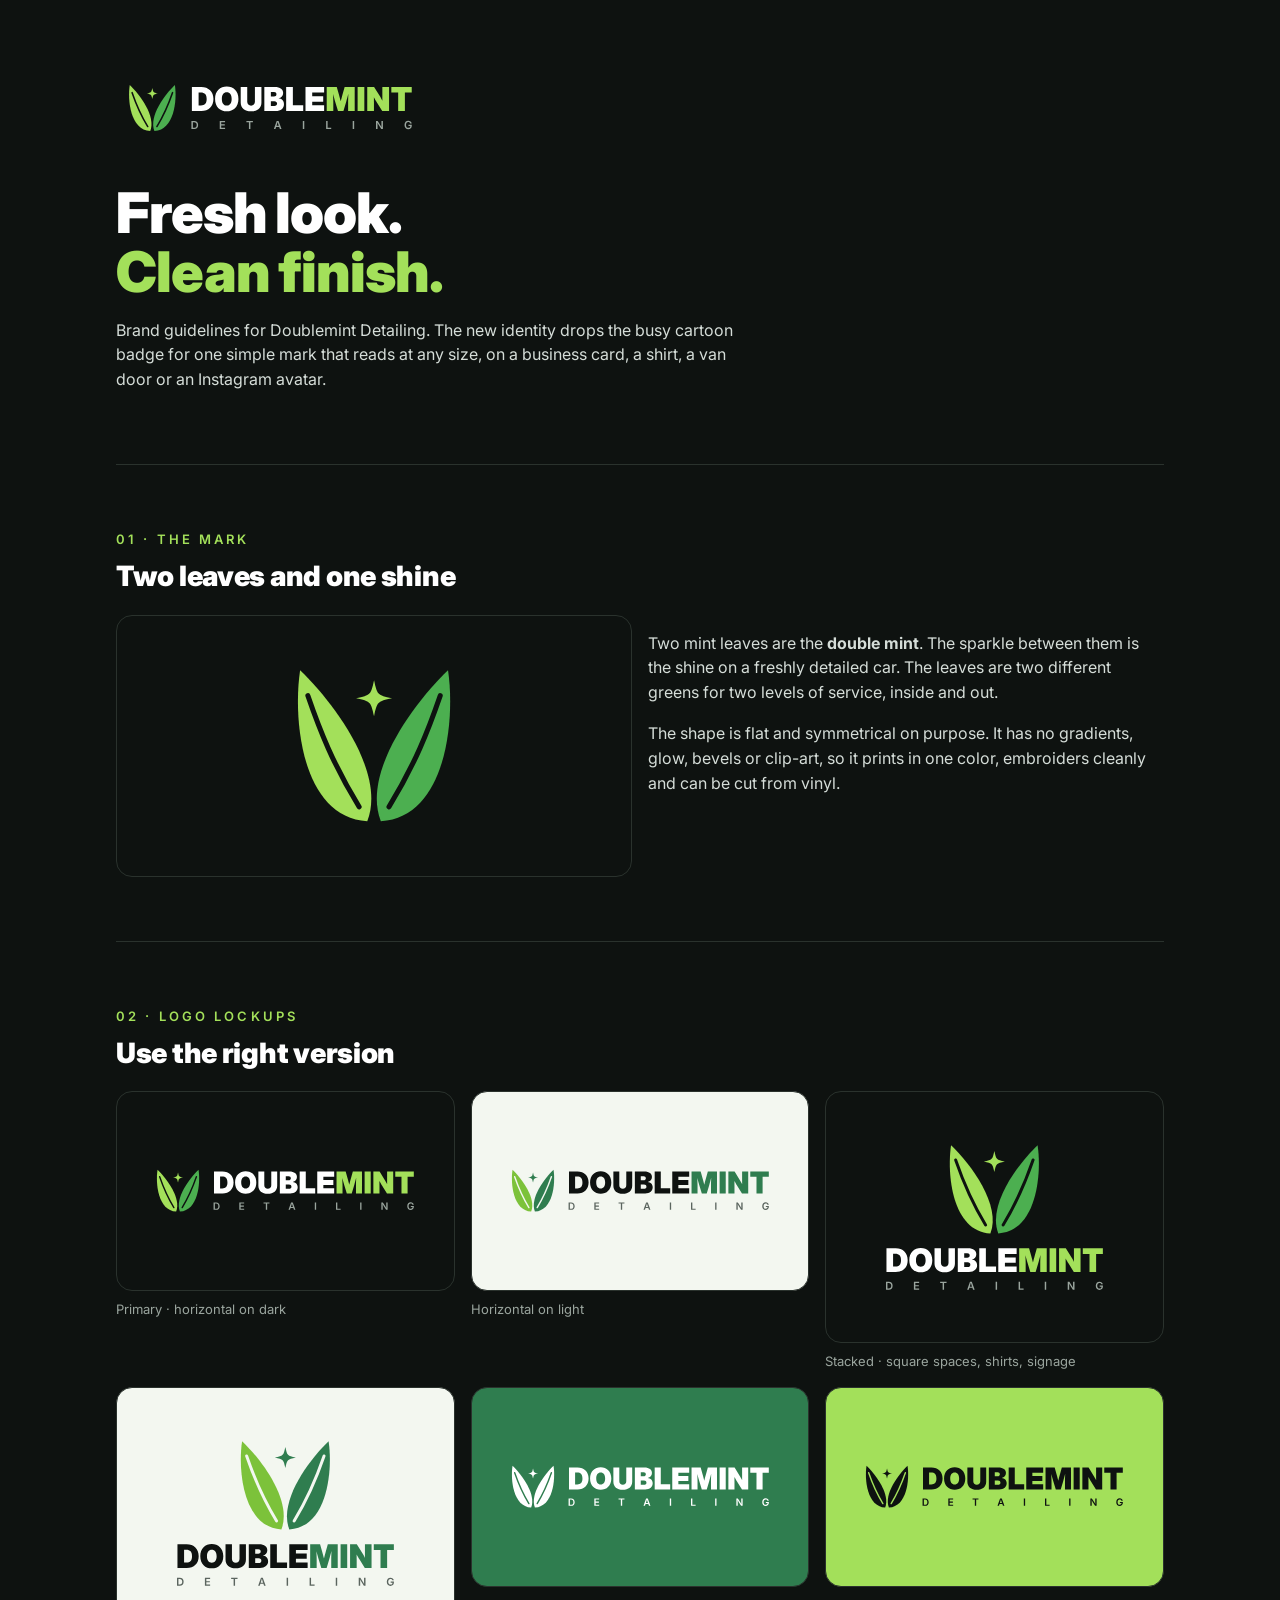
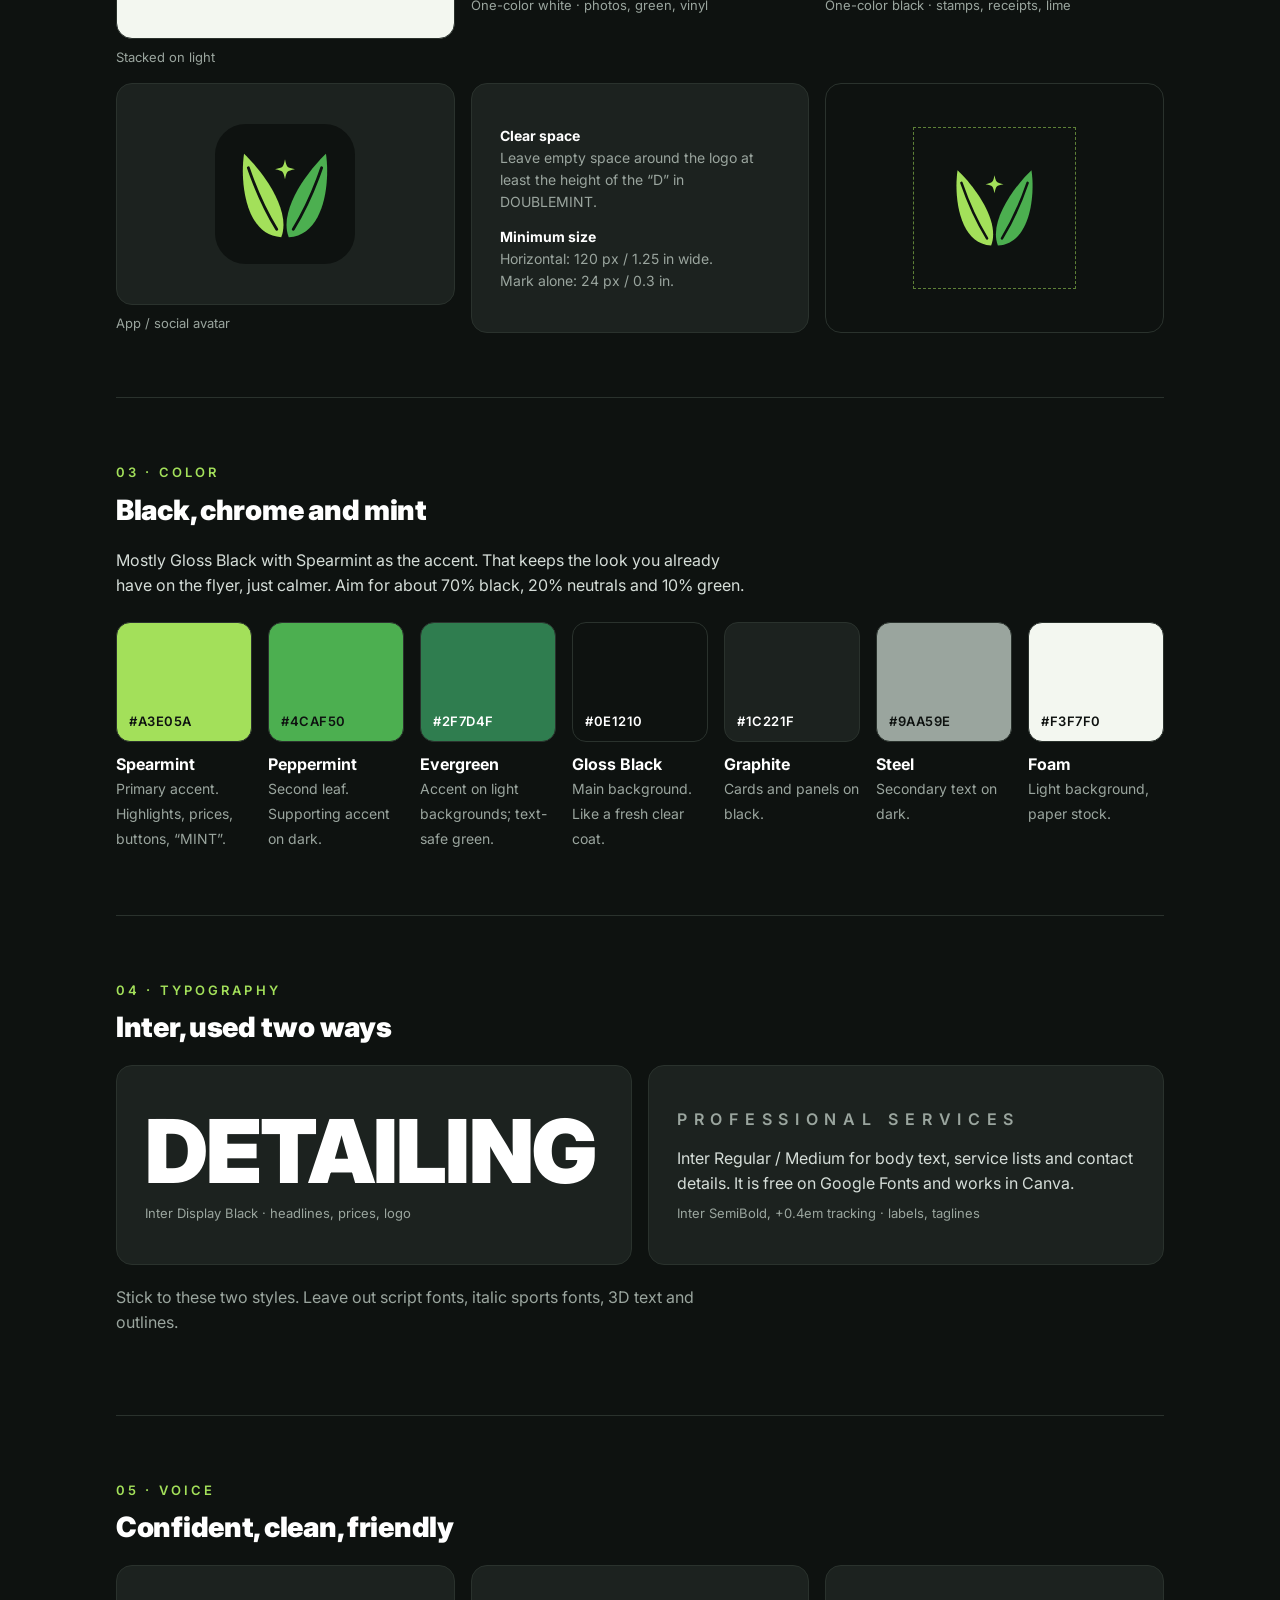
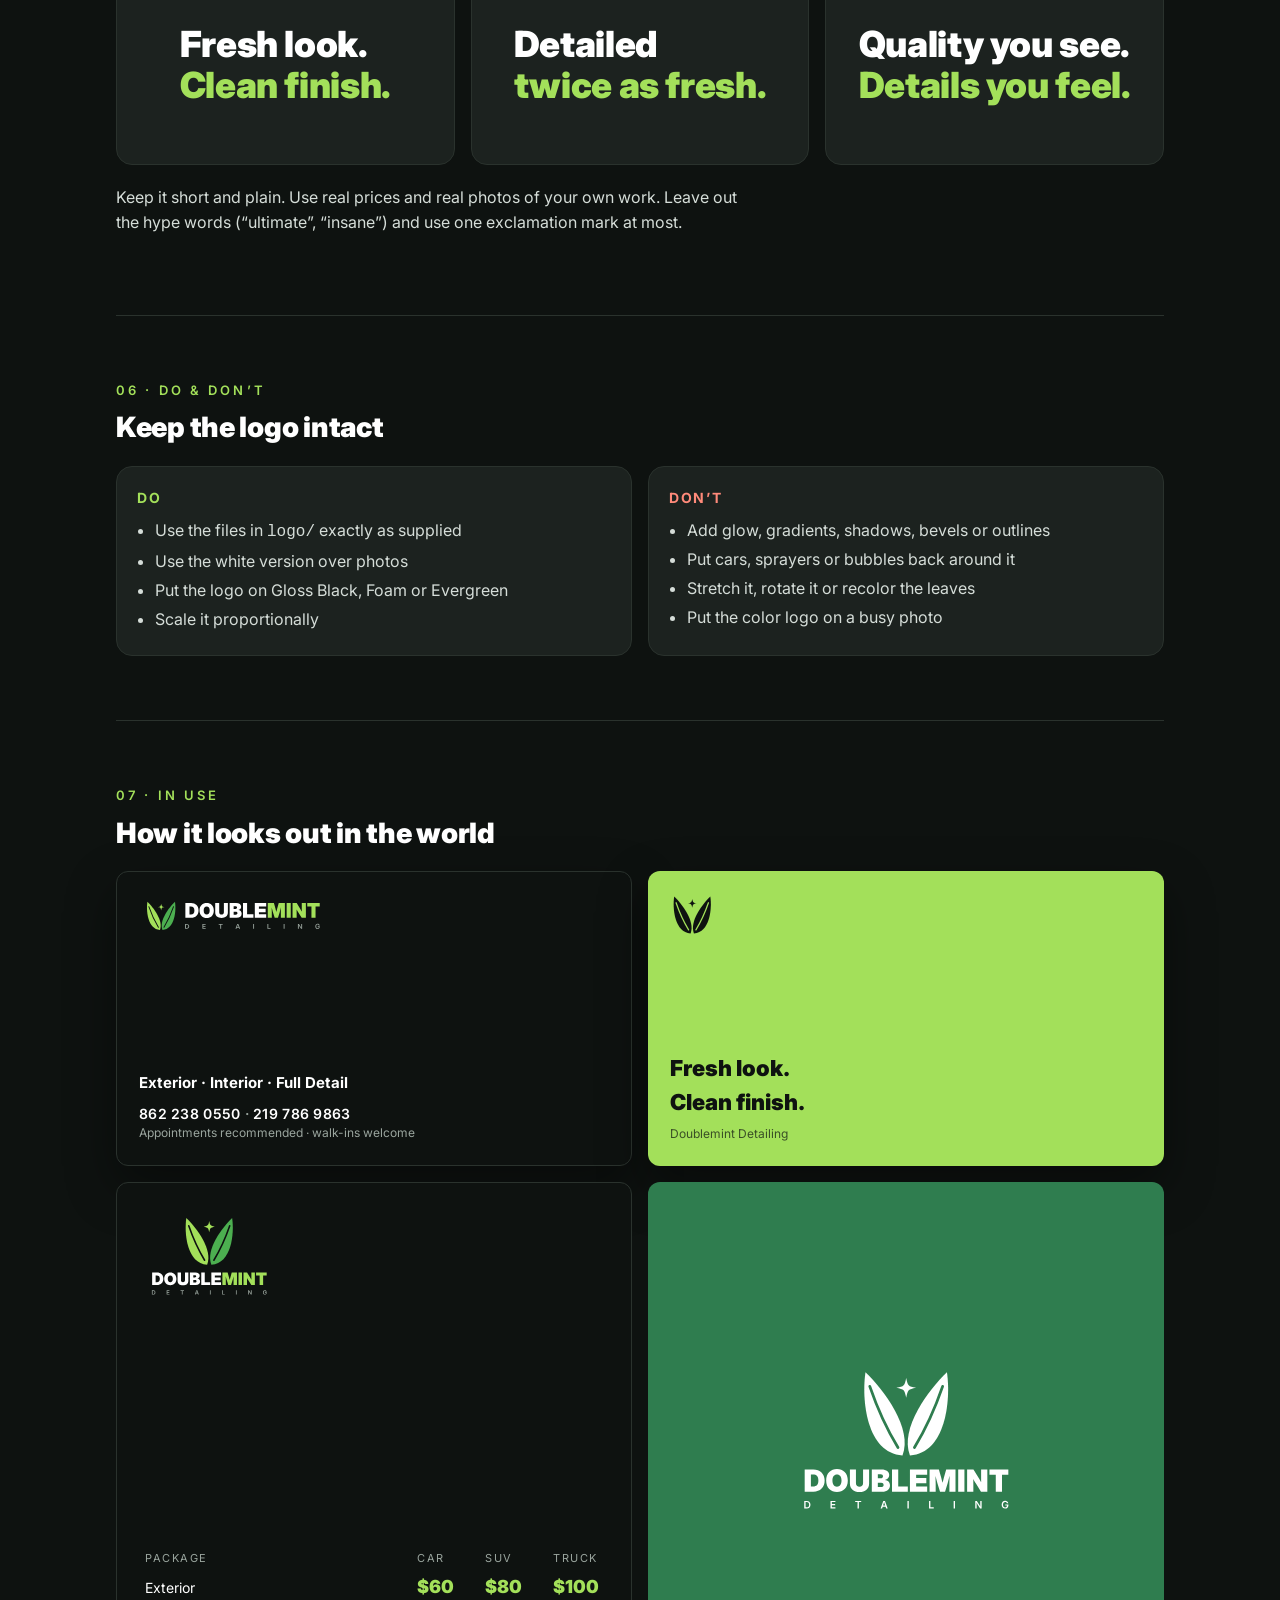
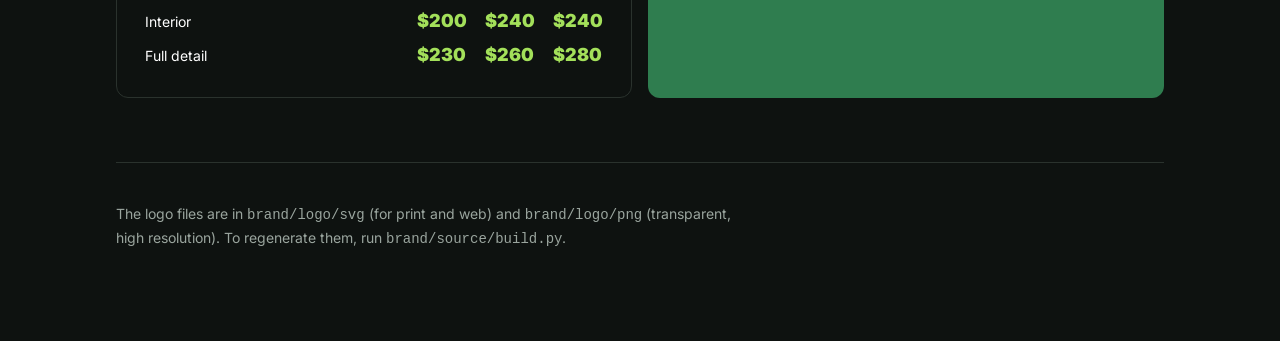
==== brand/brand-guide.html @ b2ccccdc "Add Doublemint Detailing logo redesign and brand kit Replace the busy illustrated badge with a flat " ====
<!doctype html><html lang="en"><head><meta charset="utf-8">
<meta name="viewport" content="width=device-width,initial-scale=1">
<title>Doublemint Brand Guide</title>
<link rel="preconnect" href="https://fonts.googleapis.com"><link rel="preconnect" href="https://fonts.gstatic.com" crossorigin>
<link href="https://fonts.googleapis.com/css2?family=Inter:wght@400;500;600;700;900&display=swap" rel="stylesheet">
<style>
:root{--bg:#0E1210;--panel:#1C221F;--line:#2a322d;--text:#fff;--muted:#9AA59E;--accent:#A3E05A;--foam:#F3F7F0;}
*{box-sizing:border-box}body{margin:0;background:var(--bg);color:var(--text);font:16px/1.55 Inter,system-ui,sans-serif}
main{max-width:1080px;margin:0 auto;padding:0 16px 80px}
header{padding:72px 0 56px;border-bottom:1px solid var(--line)}
h1{font-weight:900;letter-spacing:-.02em;font-size:clamp(32px,6vw,56px);line-height:1.05;margin:40px 0 12px}
h1 em{font-style:normal;color:var(--accent)}
h2{font-size:13px;letter-spacing:.24em;text-transform:uppercase;color:var(--accent);margin:0 0 6px;font-weight:600}
h3{font-size:28px;font-weight:900;letter-spacing:-.01em;margin:0 0 16px}
section{padding:64px 0;border-bottom:1px solid var(--line)}
p{color:#d5ddd8;max-width:640px}.muted{color:var(--muted)}
.grid{display:grid;gap:16px}.g2{grid-template-columns:repeat(auto-fit,minmax(300px,1fr))}
.g3{grid-template-columns:repeat(auto-fit,minmax(220px,1fr))}
.tile{border-radius:16px;padding:40px 28px;display:flex;align-items:center;justify-content:center;min-height:200px;border:1px solid var(--line)}
.dark{background:var(--bg)}.panel{background:var(--panel)}.light{background:var(--foam)}.lime{background:#A3E05A}.ever{background:#2F7D4F}
.cap{font-size:13px;color:var(--muted);margin-top:8px}
.sw .chip{height:120px;border-radius:14px;display:flex;align-items:flex-end;padding:12px;font:600 13px Inter;letter-spacing:.04em;border:1px solid var(--line)}
.sw b{display:block;margin-top:10px}.sw span{font-size:14px;color:var(--muted)}
.sw7{grid-template-columns:repeat(auto-fit,minmax(124px,1fr))}
.card>svg,.ig>svg{align-self:flex-start}.ig.ctr>svg{align-self:center}
.type-xl{font-weight:900;font-size:clamp(40px,8vw,88px);letter-spacing:-.02em;line-height:1}
.spaced{letter-spacing:.42em;text-transform:uppercase;font-weight:600;color:var(--muted)}
.do,.dont{border-radius:16px;padding:20px;border:1px solid var(--line);background:var(--panel)}
.do h4,.dont h4{margin:0 0 10px;font-size:14px;letter-spacing:.12em;text-transform:uppercase}
.do h4{color:var(--accent)}.dont h4{color:#ff8a7a}
ul{margin:0;padding-left:18px;color:#d5ddd8}li{margin:4px 0}
.card{aspect-ratio:3.5/2;border-radius:12px;padding:22px;display:flex;flex-direction:column;justify-content:space-between;box-shadow:0 20px 50px rgba(0,0,0,.4)}
.card .n{font-weight:700;font-size:15px}.card .r{font-size:12px;color:var(--muted)}
.card .ph{font-weight:600;font-size:14px;letter-spacing:.02em}
.ig{aspect-ratio:1;border-radius:12px;padding:28px;display:flex;flex-direction:column;justify-content:space-between;background:var(--bg);border:1px solid var(--line)}
.price{display:grid;grid-template-columns:1fr auto auto auto;gap:6px 18px;align-items:baseline;font-size:14px}
.price .h{color:var(--muted);font-size:11px;letter-spacing:.14em;text-transform:uppercase}
.price .v{font-weight:900;color:var(--accent);font-size:18px}
.clear{position:relative;padding:36px;outline:1px dashed #A3E05A88;outline-offset:-1px}
.spec{font-size:14px;color:var(--muted)}
.bigtag{font-weight:900;font-size:clamp(24px,4vw,36px);line-height:1.15;letter-spacing:-.01em}
.bigtag span{color:var(--accent)}
</style></head><body><main>

<header>
<svg style="height:72px;width:auto;max-width:100%;display:block" xmlns="http://www.w3.org/2000/svg" viewBox="0 0 597.8 139.4"><title>Doublemint Detailing</title><g transform="translate(24 24) scale(1.2518493150684933) translate(-13 -20)">
<mask id="m-h-dark-1" maskUnits="userSpaceOnUse" x="0" y="0" width="100" height="100">
<rect width="100" height="100" fill="#fff"/>
<path d="M-0.76,-7.80 C-3.80,-31.20 -3.04,-48.36 -1.52,-65.52" transform="translate(46.8 92) rotate(-24)" fill="none" stroke="#000" stroke-width="2.4" stroke-linecap="round"/>
<path d="M-0.76,-7.80 C-3.80,-31.20 -3.04,-48.36 -1.52,-65.52" transform="translate(53.2 92) scale(-1 1) rotate(-24)" fill="none" stroke="#000" stroke-width="2.4" stroke-linecap="round"/>
</mask>
<g mask="url(#m-h-dark-1)">
<path d="M0,0 C17.48,-17.16 8.36,-57.72 0,-78.00 C-12.92,-57.72 -27.36,-14.04 0,0Z" transform="translate(46.8 92) rotate(-24)" fill="#A3E05A"/>
<path d="M0,0 C17.48,-17.16 8.36,-57.72 0,-78.00 C-12.92,-57.72 -27.36,-14.04 0,0Z" transform="translate(53.2 92) scale(-1 1) rotate(-24)" fill="#4CAF50"/>
</g>
<path d="M50,25.5 C51.53,32.47 51.53,32.47 58.5,34 C51.53,35.53 51.53,35.53 50,42.5 C48.47,35.53 48.47,35.53 41.5,34 C48.47,32.47 48.47,32.47 50,25.5Z" fill="#A3E05A"/>
</g><path d="M165.11540410958906 75.458125C179.45915410958906 75.458125 188.67790410958906 66.333125 188.67790410958906 52.208124999999995C188.67790410958906 38.051874999999995 179.30290410958906 28.895624999999995 164.92790410958906 28.895624999999995H146.92790410958906V75.458125ZM159.92790410958906 64.708125V39.645624999999995H164.11540410958906C171.95915410958906 39.645624999999995 175.55290410958906 43.676874999999995 175.55290410958906 52.208124999999995C175.55290410958906 60.676874999999995 172.08415410958906 64.708125 164.49040410958906 64.708125ZM214.44290410958905 76.208125C227.09915410958905 76.208125 237.06790410958905 67.739375 237.06790410958905 52.208124999999995C237.06790410958905 36.645624999999995 227.09915410958905 28.145624999999995 214.44290410958905 28.145624999999995C201.72415410958905 28.145624999999995 191.81790410958905 36.645624999999995 191.81790410958905 52.208124999999995C191.81790410958905 67.645625 201.72415410958905 76.208125 214.44290410958905 76.208125ZM214.44290410958905 64.958125C208.34915410958905 64.958125 204.94290410958905 60.239374999999995 204.94290410958905 52.208124999999995C204.94290410958905 44.145624999999995 208.34915410958905 39.395624999999995 214.44290410958905 39.395624999999995C220.56790410958905 39.395624999999995 223.94290410958905 44.145624999999995 223.94290410958905 52.208124999999995C223.94290410958905 60.239374999999995 220.56790410958905 64.958125 214.44290410958905 64.958125ZM261.5204041095891 76.208125C273.6766541095891 76.208125 281.5829041095891 69.395625 281.5829041095891 58.895624999999995V28.895624999999995H268.9579041095891V57.833124999999995C268.9579041095891 62.176874999999995 265.8954041095891 65.270625 261.5204041095891 65.270625C257.2079041095891 65.270625 254.08290410958907 62.145624999999995 254.08290410958907 57.833124999999995V28.895624999999995H241.45790410958907V58.895624999999995C241.45790410958907 69.426875 249.33290410958907 76.208125 261.5204041095891 76.208125ZM287.2229041095891 75.458125H309.1604041095891C319.2541541095891 75.458125 325.2229041095891 69.895625 325.2229041095891 62.270624999999995C325.2229041095891 55.708124999999995 320.6604041095891 51.208124999999995 314.6604041095891 50.989374999999995V50.926874999999995C320.0666541095891 49.895624999999995 323.6604041095891 45.926874999999995 323.6604041095891 40.520624999999995C323.6604041095891 33.739374999999995 318.0354041095891 28.895624999999995 307.4104041095891 28.895624999999995H287.2229041095891ZM299.8479041095891 65.708125V56.520624999999995H306.7229041095891C309.8791541095891 56.520624999999995 311.9104041095891 58.333124999999995 311.9104041095891 61.114374999999995C311.9104041095891 63.895624999999995 309.8791541095891 65.708125 306.7229041095891 65.708125ZM299.8479041095891 47.333124999999995V38.645624999999995H305.9416541095891C308.8166541095891 38.645624999999995 310.6604041095891 40.364374999999995 310.6604041095891 42.989374999999995C310.6604041095891 45.614374999999995 308.8166541095891 47.333124999999995 305.9416541095891 47.333124999999995ZM329.45665410958907 75.458125H362.51915410958907V64.458125H342.45665410958907V28.895624999999995H329.45665410958907ZM366.90915410958905 75.458125H402.97165410958905V64.458125H379.90915410958905V57.520624999999995H401.19040410958905V46.895624999999995H379.90915410958905V39.895624999999995H402.97165410958905V28.895624999999995H366.90915410958905Z" fill="#FFFFFF"/><path d="M407.98665410958904 75.458125H420.73665410958904V57.458124999999995C420.73665410958904 54.458124999999995 420.48665410958904 48.489374999999995 420.33040410958904 42.739374999999995C421.83040410958904 48.426874999999995 423.39290410958904 54.301874999999995 424.36165410958904 57.458124999999995L429.86165410958904 75.458125H440.36165410958904L445.76790410958904 57.458124999999995C446.73665410958904 54.176874999999995 448.36165410958904 48.020624999999995 449.83040410958904 42.176874999999995C449.70540410958904 48.083124999999995 449.42415410958904 54.333124999999995 449.42415410958904 57.458124999999995V75.458125H462.17415410958904V28.895624999999995H442.70540410958904L438.58040410958904 43.458124999999995C437.67415410958904 46.614374999999995 436.29915410958904 52.020624999999995 435.11165410958904 56.801874999999995C433.92415410958904 52.020624999999995 432.51790410958904 46.614374999999995 431.61165410958904 43.458124999999995L427.42415410958904 28.895624999999995H407.98665410958904ZM480.814154109589 28.895624999999995H467.814154109589V75.458125H480.814154109589ZM486.454154109589 75.458125H499.454154109589V58.458124999999995C499.454154109589 56.583124999999995 499.454154109589 52.926874999999995 499.297904109589 48.739374999999995C501.485404109589 52.770624999999995 503.547904109589 56.364374999999995 504.860404109589 58.458124999999995L515.454154109589 75.458125H528.704154109589V28.895624999999995H515.704154109589V45.958124999999995C515.704154109589 48.176874999999995 515.735404109589 51.958124999999995 515.860404109589 55.739374999999995C514.047904109589 52.395624999999995 512.141654109589 48.926874999999995 511.047904109589 47.176874999999995L499.704154109589 28.895624999999995H486.454154109589ZM533.094154109589 39.895624999999995H546.344154109589V75.458125H559.344154109589V39.895624999999995H572.594154109589V28.895624999999995H533.094154109589Z" fill="#A3E05A"/><path d="M151.37665410958905 110.489375C156.20040410958907 110.489375 159.03727910958906 107.50375 159.03727910958906 102.5525C159.03727910958906 97.63312499999999 156.20040410958907 94.658125 151.48290410958907 94.658125H146.02165410958906V110.489375ZM148.85852910958906 108.035V97.1125H151.31290410958906C154.55352910958908 97.1125 156.24290410958906 98.929375 156.24290410958906 102.5525C156.24290410958906 106.2075 154.55352910958908 108.035 151.23852910958905 108.035ZM200.88071660958906 110.489375H211.20821660958904V108.09875H203.71759160958905V103.67875H210.61321660958905V101.32H203.71759160958905V97.04875H211.16571660958905V94.658125H200.88071660958906ZM252.48852910958905 97.04875H257.37602910958907V110.489375H260.21290410958903V97.04875H265.089779109589V94.658125H252.48852910958905ZM305.6475916095891 110.489375H308.7500916095891L310.0463416095891 106.56875H315.96446660958907L317.3138416095891 110.489375H320.4269666095891L314.77446660958907 94.658125H311.17259160958906ZM310.8007166095891 104.284375 311.4700916095891 102.265625C311.9057166095891 100.85249999999999 312.38384160958907 99.078125 312.9469666095891 96.86812499999999C313.5313416095891 99.05687499999999 314.0307166095891 100.81 314.49821660958906 102.265625L315.1888416095891 104.284375ZM364.5229041095891 94.658125H361.6860291095891V110.489375H364.5229041095891ZM406.85509160958907 110.489375H416.68321660958907V108.09875H409.6919666095891V94.658125H406.85509160958907ZM461.1404041095891 94.658125H458.3035291095891V110.489375H461.1404041095891ZM503.4725916095891 110.489375H506.36259160958906V102.626875C506.36259160958906 101.74499999999999 506.2669666095891 100.076875 506.1607166095891 98.12187499999999C507.2232166095891 100.18312499999999 507.81821660958906 101.30937499999999 508.6469666095891 102.63749999999999L513.587591609589 110.489375H516.806966609589V94.658125H513.9275916095891V102.96687499999999C513.9275916095891 103.93374999999999 513.9913416095891 105.538125 514.097591609589 107.068125C513.4069666095891 105.485 512.7163416095891 104.284375 512.1532166095891 103.38125L506.6813416095891 94.658125H503.4725916095891ZM565.971029109589 110.701875C569.8810291095891 110.701875 572.6860291095891 108.18374999999999 572.6860291095891 104.114375V102.21249999999999H566.2791541095891V104.44375H569.934154109589C569.8810291095891 106.7175 568.361654109589 108.1625 565.981654109589 108.1625C563.314779109589 108.1625 561.487279109589 106.154375 561.487279109589 102.57374999999999C561.487279109589 98.98249999999999 563.3572791095891 96.985 565.917904109589 96.985C567.841029109589 96.985 569.137279109589 98.02624999999999 569.647279109589 99.71562499999999H572.5479041095891C572.059154109589 96.60249999999999 569.371029109589 94.44562499999999 565.8860291095891 94.44562499999999C561.742279109589 94.44562499999999 558.6397791095891 97.49499999999999 558.6397791095891 102.595C558.6397791095891 107.599375 561.6041541095891 110.701875 565.971029109589 110.701875Z" fill="#9AA59E"/></svg>
<h1>Fresh look.<br><em>Clean finish.</em></h1>
<p>Brand guidelines for Doublemint Detailing. The new identity drops the busy cartoon badge for one simple mark that reads at any size, on a business card, a shirt, a van door or an Instagram avatar.</p>
</header>

<section>
<h2>01 · The mark</h2><h3>Two leaves and one shine</h3>
<div class="grid g2">
<div class="tile dark"><svg style="height:180px;width:auto;max-width:100%;display:block" xmlns="http://www.w3.org/2000/svg" viewBox="0 0 344.0 340.0"><title>Doublemint Detailing</title><g transform="translate(24 24) scale(4) translate(-13 -20)">
<mask id="m-m-dark-2" maskUnits="userSpaceOnUse" x="0" y="0" width="100" height="100">
<rect width="100" height="100" fill="#fff"/>
<path d="M-0.76,-7.80 C-3.80,-31.20 -3.04,-48.36 -1.52,-65.52" transform="translate(46.8 92) rotate(-24)" fill="none" stroke="#000" stroke-width="2.4" stroke-linecap="round"/>
<path d="M-0.76,-7.80 C-3.80,-31.20 -3.04,-48.36 -1.52,-65.52" transform="translate(53.2 92) scale(-1 1) rotate(-24)" fill="none" stroke="#000" stroke-width="2.4" stroke-linecap="round"/>
</mask>
<g mask="url(#m-m-dark-2)">
<path d="M0,0 C17.48,-17.16 8.36,-57.72 0,-78.00 C-12.92,-57.72 -27.36,-14.04 0,0Z" transform="translate(46.8 92) rotate(-24)" fill="#A3E05A"/>
<path d="M0,0 C17.48,-17.16 8.36,-57.72 0,-78.00 C-12.92,-57.72 -27.36,-14.04 0,0Z" transform="translate(53.2 92) scale(-1 1) rotate(-24)" fill="#4CAF50"/>
</g>
<path d="M50,25.5 C51.53,32.47 51.53,32.47 58.5,34 C51.53,35.53 51.53,35.53 50,42.5 C48.47,35.53 48.47,35.53 41.5,34 C48.47,32.47 48.47,32.47 50,25.5Z" fill="#A3E05A"/>
</g></svg></div>
<div><p>Two mint leaves are the <b>double mint</b>. The sparkle between them is the shine on a freshly detailed car. The leaves are two different greens for two levels of service, inside and out.</p>
<p>The shape is flat and symmetrical on purpose. It has no gradients, glow, bevels or clip-art, so it prints in one color, embroiders cleanly and can be cut from vinyl.</p></div>
</div>
</section>

<section>
<h2>02 · Logo lockups</h2><h3>Use the right version</h3>
<div class="grid g2">
<div><div class="tile dark"><svg style="width:100%;height:auto;max-width:100%;display:block" xmlns="http://www.w3.org/2000/svg" viewBox="0 0 597.8 139.4"><title>Doublemint Detailing</title><g transform="translate(24 24) scale(1.2518493150684933) translate(-13 -20)">
<mask id="m-h-dark-3" maskUnits="userSpaceOnUse" x="0" y="0" width="100" height="100">
<rect width="100" height="100" fill="#fff"/>
<path d="M-0.76,-7.80 C-3.80,-31.20 -3.04,-48.36 -1.52,-65.52" transform="translate(46.8 92) rotate(-24)" fill="none" stroke="#000" stroke-width="2.4" stroke-linecap="round"/>
<path d="M-0.76,-7.80 C-3.80,-31.20 -3.04,-48.36 -1.52,-65.52" transform="translate(53.2 92) scale(-1 1) rotate(-24)" fill="none" stroke="#000" stroke-width="2.4" stroke-linecap="round"/>
</mask>
<g mask="url(#m-h-dark-3)">
<path d="M0,0 C17.48,-17.16 8.36,-57.72 0,-78.00 C-12.92,-57.72 -27.36,-14.04 0,0Z" transform="translate(46.8 92) rotate(-24)" fill="#A3E05A"/>
<path d="M0,0 C17.48,-17.16 8.36,-57.72 0,-78.00 C-12.92,-57.72 -27.36,-14.04 0,0Z" transform="translate(53.2 92) scale(-1 1) rotate(-24)" fill="#4CAF50"/>
</g>
<path d="M50,25.5 C51.53,32.47 51.53,32.47 58.5,34 C51.53,35.53 51.53,35.53 50,42.5 C48.47,35.53 48.47,35.53 41.5,34 C48.47,32.47 48.47,32.47 50,25.5Z" fill="#A3E05A"/>
</g><path d="M165.11540410958906 75.458125C179.45915410958906 75.458125 188.67790410958906 66.333125 188.67790410958906 52.208124999999995C188.67790410958906 38.051874999999995 179.30290410958906 28.895624999999995 164.92790410958906 28.895624999999995H146.92790410958906V75.458125ZM159.92790410958906 64.708125V39.645624999999995H164.11540410958906C171.95915410958906 39.645624999999995 175.55290410958906 43.676874999999995 175.55290410958906 52.208124999999995C175.55290410958906 60.676874999999995 172.08415410958906 64.708125 164.49040410958906 64.708125ZM214.44290410958905 76.208125C227.09915410958905 76.208125 237.06790410958905 67.739375 237.06790410958905 52.208124999999995C237.06790410958905 36.645624999999995 227.09915410958905 28.145624999999995 214.44290410958905 28.145624999999995C201.72415410958905 28.145624999999995 191.81790410958905 36.645624999999995 191.81790410958905 52.208124999999995C191.81790410958905 67.645625 201.72415410958905 76.208125 214.44290410958905 76.208125ZM214.44290410958905 64.958125C208.34915410958905 64.958125 204.94290410958905 60.239374999999995 204.94290410958905 52.208124999999995C204.94290410958905 44.145624999999995 208.34915410958905 39.395624999999995 214.44290410958905 39.395624999999995C220.56790410958905 39.395624999999995 223.94290410958905 44.145624999999995 223.94290410958905 52.208124999999995C223.94290410958905 60.239374999999995 220.56790410958905 64.958125 214.44290410958905 64.958125ZM261.5204041095891 76.208125C273.6766541095891 76.208125 281.5829041095891 69.395625 281.5829041095891 58.895624999999995V28.895624999999995H268.9579041095891V57.833124999999995C268.9579041095891 62.176874999999995 265.8954041095891 65.270625 261.5204041095891 65.270625C257.2079041095891 65.270625 254.08290410958907 62.145624999999995 254.08290410958907 57.833124999999995V28.895624999999995H241.45790410958907V58.895624999999995C241.45790410958907 69.426875 249.33290410958907 76.208125 261.5204041095891 76.208125ZM287.2229041095891 75.458125H309.1604041095891C319.2541541095891 75.458125 325.2229041095891 69.895625 325.2229041095891 62.270624999999995C325.2229041095891 55.708124999999995 320.6604041095891 51.208124999999995 314.6604041095891 50.989374999999995V50.926874999999995C320.0666541095891 49.895624999999995 323.6604041095891 45.926874999999995 323.6604041095891 40.520624999999995C323.6604041095891 33.739374999999995 318.0354041095891 28.895624999999995 307.4104041095891 28.895624999999995H287.2229041095891ZM299.8479041095891 65.708125V56.520624999999995H306.7229041095891C309.8791541095891 56.520624999999995 311.9104041095891 58.333124999999995 311.9104041095891 61.114374999999995C311.9104041095891 63.895624999999995 309.8791541095891 65.708125 306.7229041095891 65.708125ZM299.8479041095891 47.333124999999995V38.645624999999995H305.9416541095891C308.8166541095891 38.645624999999995 310.6604041095891 40.364374999999995 310.6604041095891 42.989374999999995C310.6604041095891 45.614374999999995 308.8166541095891 47.333124999999995 305.9416541095891 47.333124999999995ZM329.45665410958907 75.458125H362.51915410958907V64.458125H342.45665410958907V28.895624999999995H329.45665410958907ZM366.90915410958905 75.458125H402.97165410958905V64.458125H379.90915410958905V57.520624999999995H401.19040410958905V46.895624999999995H379.90915410958905V39.895624999999995H402.97165410958905V28.895624999999995H366.90915410958905Z" fill="#FFFFFF"/><path d="M407.98665410958904 75.458125H420.73665410958904V57.458124999999995C420.73665410958904 54.458124999999995 420.48665410958904 48.489374999999995 420.33040410958904 42.739374999999995C421.83040410958904 48.426874999999995 423.39290410958904 54.301874999999995 424.36165410958904 57.458124999999995L429.86165410958904 75.458125H440.36165410958904L445.76790410958904 57.458124999999995C446.73665410958904 54.176874999999995 448.36165410958904 48.020624999999995 449.83040410958904 42.176874999999995C449.70540410958904 48.083124999999995 449.42415410958904 54.333124999999995 449.42415410958904 57.458124999999995V75.458125H462.17415410958904V28.895624999999995H442.70540410958904L438.58040410958904 43.458124999999995C437.67415410958904 46.614374999999995 436.29915410958904 52.020624999999995 435.11165410958904 56.801874999999995C433.92415410958904 52.020624999999995 432.51790410958904 46.614374999999995 431.61165410958904 43.458124999999995L427.42415410958904 28.895624999999995H407.98665410958904ZM480.814154109589 28.895624999999995H467.814154109589V75.458125H480.814154109589ZM486.454154109589 75.458125H499.454154109589V58.458124999999995C499.454154109589 56.583124999999995 499.454154109589 52.926874999999995 499.297904109589 48.739374999999995C501.485404109589 52.770624999999995 503.547904109589 56.364374999999995 504.860404109589 58.458124999999995L515.454154109589 75.458125H528.704154109589V28.895624999999995H515.704154109589V45.958124999999995C515.704154109589 48.176874999999995 515.735404109589 51.958124999999995 515.860404109589 55.739374999999995C514.047904109589 52.395624999999995 512.141654109589 48.926874999999995 511.047904109589 47.176874999999995L499.704154109589 28.895624999999995H486.454154109589ZM533.094154109589 39.895624999999995H546.344154109589V75.458125H559.344154109589V39.895624999999995H572.594154109589V28.895624999999995H533.094154109589Z" fill="#A3E05A"/><path d="M151.37665410958905 110.489375C156.20040410958907 110.489375 159.03727910958906 107.50375 159.03727910958906 102.5525C159.03727910958906 97.63312499999999 156.20040410958907 94.658125 151.48290410958907 94.658125H146.02165410958906V110.489375ZM148.85852910958906 108.035V97.1125H151.31290410958906C154.55352910958908 97.1125 156.24290410958906 98.929375 156.24290410958906 102.5525C156.24290410958906 106.2075 154.55352910958908 108.035 151.23852910958905 108.035ZM200.88071660958906 110.489375H211.20821660958904V108.09875H203.71759160958905V103.67875H210.61321660958905V101.32H203.71759160958905V97.04875H211.16571660958905V94.658125H200.88071660958906ZM252.48852910958905 97.04875H257.37602910958907V110.489375H260.21290410958903V97.04875H265.089779109589V94.658125H252.48852910958905ZM305.6475916095891 110.489375H308.7500916095891L310.0463416095891 106.56875H315.96446660958907L317.3138416095891 110.489375H320.4269666095891L314.77446660958907 94.658125H311.17259160958906ZM310.8007166095891 104.284375 311.4700916095891 102.265625C311.9057166095891 100.85249999999999 312.38384160958907 99.078125 312.9469666095891 96.86812499999999C313.5313416095891 99.05687499999999 314.0307166095891 100.81 314.49821660958906 102.265625L315.1888416095891 104.284375ZM364.5229041095891 94.658125H361.6860291095891V110.489375H364.5229041095891ZM406.85509160958907 110.489375H416.68321660958907V108.09875H409.6919666095891V94.658125H406.85509160958907ZM461.1404041095891 94.658125H458.3035291095891V110.489375H461.1404041095891ZM503.4725916095891 110.489375H506.36259160958906V102.626875C506.36259160958906 101.74499999999999 506.2669666095891 100.076875 506.1607166095891 98.12187499999999C507.2232166095891 100.18312499999999 507.81821660958906 101.30937499999999 508.6469666095891 102.63749999999999L513.587591609589 110.489375H516.806966609589V94.658125H513.9275916095891V102.96687499999999C513.9275916095891 103.93374999999999 513.9913416095891 105.538125 514.097591609589 107.068125C513.4069666095891 105.485 512.7163416095891 104.284375 512.1532166095891 103.38125L506.6813416095891 94.658125H503.4725916095891ZM565.971029109589 110.701875C569.8810291095891 110.701875 572.6860291095891 108.18374999999999 572.6860291095891 104.114375V102.21249999999999H566.2791541095891V104.44375H569.934154109589C569.8810291095891 106.7175 568.361654109589 108.1625 565.981654109589 108.1625C563.314779109589 108.1625 561.487279109589 106.154375 561.487279109589 102.57374999999999C561.487279109589 98.98249999999999 563.3572791095891 96.985 565.917904109589 96.985C567.841029109589 96.985 569.137279109589 98.02624999999999 569.647279109589 99.71562499999999H572.5479041095891C572.059154109589 96.60249999999999 569.371029109589 94.44562499999999 565.8860291095891 94.44562499999999C561.742279109589 94.44562499999999 558.6397791095891 97.49499999999999 558.6397791095891 102.595C558.6397791095891 107.599375 561.6041541095891 110.701875 565.971029109589 110.701875Z" fill="#9AA59E"/></svg></div><div class="cap">Primary · horizontal on dark</div></div>
<div><div class="tile light"><svg style="width:100%;height:auto;max-width:100%;display:block" xmlns="http://www.w3.org/2000/svg" viewBox="0 0 597.8 139.4"><title>Doublemint Detailing</title><g transform="translate(24 24) scale(1.2518493150684933) translate(-13 -20)">
<mask id="m-h-light-4" maskUnits="userSpaceOnUse" x="0" y="0" width="100" height="100">
<rect width="100" height="100" fill="#fff"/>
<path d="M-0.76,-7.80 C-3.80,-31.20 -3.04,-48.36 -1.52,-65.52" transform="translate(46.8 92) rotate(-24)" fill="none" stroke="#000" stroke-width="2.4" stroke-linecap="round"/>
<path d="M-0.76,-7.80 C-3.80,-31.20 -3.04,-48.36 -1.52,-65.52" transform="translate(53.2 92) scale(-1 1) rotate(-24)" fill="none" stroke="#000" stroke-width="2.4" stroke-linecap="round"/>
</mask>
<g mask="url(#m-h-light-4)">
<path d="M0,0 C17.48,-17.16 8.36,-57.72 0,-78.00 C-12.92,-57.72 -27.36,-14.04 0,0Z" transform="translate(46.8 92) rotate(-24)" fill="#7CC23A"/>
<path d="M0,0 C17.48,-17.16 8.36,-57.72 0,-78.00 C-12.92,-57.72 -27.36,-14.04 0,0Z" transform="translate(53.2 92) scale(-1 1) rotate(-24)" fill="#2F7D4F"/>
</g>
<path d="M50,25.5 C51.53,32.47 51.53,32.47 58.5,34 C51.53,35.53 51.53,35.53 50,42.5 C48.47,35.53 48.47,35.53 41.5,34 C48.47,32.47 48.47,32.47 50,25.5Z" fill="#2F7D4F"/>
</g><path d="M165.11540410958906 75.458125C179.45915410958906 75.458125 188.67790410958906 66.333125 188.67790410958906 52.208124999999995C188.67790410958906 38.051874999999995 179.30290410958906 28.895624999999995 164.92790410958906 28.895624999999995H146.92790410958906V75.458125ZM159.92790410958906 64.708125V39.645624999999995H164.11540410958906C171.95915410958906 39.645624999999995 175.55290410958906 43.676874999999995 175.55290410958906 52.208124999999995C175.55290410958906 60.676874999999995 172.08415410958906 64.708125 164.49040410958906 64.708125ZM214.44290410958905 76.208125C227.09915410958905 76.208125 237.06790410958905 67.739375 237.06790410958905 52.208124999999995C237.06790410958905 36.645624999999995 227.09915410958905 28.145624999999995 214.44290410958905 28.145624999999995C201.72415410958905 28.145624999999995 191.81790410958905 36.645624999999995 191.81790410958905 52.208124999999995C191.81790410958905 67.645625 201.72415410958905 76.208125 214.44290410958905 76.208125ZM214.44290410958905 64.958125C208.34915410958905 64.958125 204.94290410958905 60.239374999999995 204.94290410958905 52.208124999999995C204.94290410958905 44.145624999999995 208.34915410958905 39.395624999999995 214.44290410958905 39.395624999999995C220.56790410958905 39.395624999999995 223.94290410958905 44.145624999999995 223.94290410958905 52.208124999999995C223.94290410958905 60.239374999999995 220.56790410958905 64.958125 214.44290410958905 64.958125ZM261.5204041095891 76.208125C273.6766541095891 76.208125 281.5829041095891 69.395625 281.5829041095891 58.895624999999995V28.895624999999995H268.9579041095891V57.833124999999995C268.9579041095891 62.176874999999995 265.8954041095891 65.270625 261.5204041095891 65.270625C257.2079041095891 65.270625 254.08290410958907 62.145624999999995 254.08290410958907 57.833124999999995V28.895624999999995H241.45790410958907V58.895624999999995C241.45790410958907 69.426875 249.33290410958907 76.208125 261.5204041095891 76.208125ZM287.2229041095891 75.458125H309.1604041095891C319.2541541095891 75.458125 325.2229041095891 69.895625 325.2229041095891 62.270624999999995C325.2229041095891 55.708124999999995 320.6604041095891 51.208124999999995 314.6604041095891 50.989374999999995V50.926874999999995C320.0666541095891 49.895624999999995 323.6604041095891 45.926874999999995 323.6604041095891 40.520624999999995C323.6604041095891 33.739374999999995 318.0354041095891 28.895624999999995 307.4104041095891 28.895624999999995H287.2229041095891ZM299.8479041095891 65.708125V56.520624999999995H306.7229041095891C309.8791541095891 56.520624999999995 311.9104041095891 58.333124999999995 311.9104041095891 61.114374999999995C311.9104041095891 63.895624999999995 309.8791541095891 65.708125 306.7229041095891 65.708125ZM299.8479041095891 47.333124999999995V38.645624999999995H305.9416541095891C308.8166541095891 38.645624999999995 310.6604041095891 40.364374999999995 310.6604041095891 42.989374999999995C310.6604041095891 45.614374999999995 308.8166541095891 47.333124999999995 305.9416541095891 47.333124999999995ZM329.45665410958907 75.458125H362.51915410958907V64.458125H342.45665410958907V28.895624999999995H329.45665410958907ZM366.90915410958905 75.458125H402.97165410958905V64.458125H379.90915410958905V57.520624999999995H401.19040410958905V46.895624999999995H379.90915410958905V39.895624999999995H402.97165410958905V28.895624999999995H366.90915410958905Z" fill="#0E1210"/><path d="M407.98665410958904 75.458125H420.73665410958904V57.458124999999995C420.73665410958904 54.458124999999995 420.48665410958904 48.489374999999995 420.33040410958904 42.739374999999995C421.83040410958904 48.426874999999995 423.39290410958904 54.301874999999995 424.36165410958904 57.458124999999995L429.86165410958904 75.458125H440.36165410958904L445.76790410958904 57.458124999999995C446.73665410958904 54.176874999999995 448.36165410958904 48.020624999999995 449.83040410958904 42.176874999999995C449.70540410958904 48.083124999999995 449.42415410958904 54.333124999999995 449.42415410958904 57.458124999999995V75.458125H462.17415410958904V28.895624999999995H442.70540410958904L438.58040410958904 43.458124999999995C437.67415410958904 46.614374999999995 436.29915410958904 52.020624999999995 435.11165410958904 56.801874999999995C433.92415410958904 52.020624999999995 432.51790410958904 46.614374999999995 431.61165410958904 43.458124999999995L427.42415410958904 28.895624999999995H407.98665410958904ZM480.814154109589 28.895624999999995H467.814154109589V75.458125H480.814154109589ZM486.454154109589 75.458125H499.454154109589V58.458124999999995C499.454154109589 56.583124999999995 499.454154109589 52.926874999999995 499.297904109589 48.739374999999995C501.485404109589 52.770624999999995 503.547904109589 56.364374999999995 504.860404109589 58.458124999999995L515.454154109589 75.458125H528.704154109589V28.895624999999995H515.704154109589V45.958124999999995C515.704154109589 48.176874999999995 515.735404109589 51.958124999999995 515.860404109589 55.739374999999995C514.047904109589 52.395624999999995 512.141654109589 48.926874999999995 511.047904109589 47.176874999999995L499.704154109589 28.895624999999995H486.454154109589ZM533.094154109589 39.895624999999995H546.344154109589V75.458125H559.344154109589V39.895624999999995H572.594154109589V28.895624999999995H533.094154109589Z" fill="#2F7D4F"/><path d="M151.37665410958905 110.489375C156.20040410958907 110.489375 159.03727910958906 107.50375 159.03727910958906 102.5525C159.03727910958906 97.63312499999999 156.20040410958907 94.658125 151.48290410958907 94.658125H146.02165410958906V110.489375ZM148.85852910958906 108.035V97.1125H151.31290410958906C154.55352910958908 97.1125 156.24290410958906 98.929375 156.24290410958906 102.5525C156.24290410958906 106.2075 154.55352910958908 108.035 151.23852910958905 108.035ZM200.88071660958906 110.489375H211.20821660958904V108.09875H203.71759160958905V103.67875H210.61321660958905V101.32H203.71759160958905V97.04875H211.16571660958905V94.658125H200.88071660958906ZM252.48852910958905 97.04875H257.37602910958907V110.489375H260.21290410958903V97.04875H265.089779109589V94.658125H252.48852910958905ZM305.6475916095891 110.489375H308.7500916095891L310.0463416095891 106.56875H315.96446660958907L317.3138416095891 110.489375H320.4269666095891L314.77446660958907 94.658125H311.17259160958906ZM310.8007166095891 104.284375 311.4700916095891 102.265625C311.9057166095891 100.85249999999999 312.38384160958907 99.078125 312.9469666095891 96.86812499999999C313.5313416095891 99.05687499999999 314.0307166095891 100.81 314.49821660958906 102.265625L315.1888416095891 104.284375ZM364.5229041095891 94.658125H361.6860291095891V110.489375H364.5229041095891ZM406.85509160958907 110.489375H416.68321660958907V108.09875H409.6919666095891V94.658125H406.85509160958907ZM461.1404041095891 94.658125H458.3035291095891V110.489375H461.1404041095891ZM503.4725916095891 110.489375H506.36259160958906V102.626875C506.36259160958906 101.74499999999999 506.2669666095891 100.076875 506.1607166095891 98.12187499999999C507.2232166095891 100.18312499999999 507.81821660958906 101.30937499999999 508.6469666095891 102.63749999999999L513.587591609589 110.489375H516.806966609589V94.658125H513.9275916095891V102.96687499999999C513.9275916095891 103.93374999999999 513.9913416095891 105.538125 514.097591609589 107.068125C513.4069666095891 105.485 512.7163416095891 104.284375 512.1532166095891 103.38125L506.6813416095891 94.658125H503.4725916095891ZM565.971029109589 110.701875C569.8810291095891 110.701875 572.6860291095891 108.18374999999999 572.6860291095891 104.114375V102.21249999999999H566.2791541095891V104.44375H569.934154109589C569.8810291095891 106.7175 568.361654109589 108.1625 565.981654109589 108.1625C563.314779109589 108.1625 561.487279109589 106.154375 561.487279109589 102.57374999999999C561.487279109589 98.98249999999999 563.3572791095891 96.985 565.917904109589 96.985C567.841029109589 96.985 569.137279109589 98.02624999999999 569.647279109589 99.71562499999999H572.5479041095891C572.059154109589 96.60249999999999 569.371029109589 94.44562499999999 565.8860291095891 94.44562499999999C561.742279109589 94.44562499999999 558.6397791095891 97.49499999999999 558.6397791095891 102.595C558.6397791095891 107.599375 561.6041541095891 110.701875 565.971029109589 110.701875Z" fill="#5B655F"/></svg></div><div class="cap">Horizontal on light</div></div>
<div><div class="tile dark"><svg style="height:170px;width:auto;max-width:100%;display:block" xmlns="http://www.w3.org/2000/svg" viewBox="0 0 477.4 334.4"><title>Doublemint Detailing</title><g transform="translate(148.5307125 24) scale(2.4372273648648646) translate(-13 -20)">
<mask id="m-s-dark-5" maskUnits="userSpaceOnUse" x="0" y="0" width="100" height="100">
<rect width="100" height="100" fill="#fff"/>
<path d="M-0.76,-7.80 C-3.80,-31.20 -3.04,-48.36 -1.52,-65.52" transform="translate(46.8 92) rotate(-24)" fill="none" stroke="#000" stroke-width="2.4" stroke-linecap="round"/>
<path d="M-0.76,-7.80 C-3.80,-31.20 -3.04,-48.36 -1.52,-65.52" transform="translate(53.2 92) scale(-1 1) rotate(-24)" fill="none" stroke="#000" stroke-width="2.4" stroke-linecap="round"/>
</mask>
<g mask="url(#m-s-dark-5)">
<path d="M0,0 C17.48,-17.16 8.36,-57.72 0,-78.00 C-12.92,-57.72 -27.36,-14.04 0,0Z" transform="translate(46.8 92) rotate(-24)" fill="#A3E05A"/>
<path d="M0,0 C17.48,-17.16 8.36,-57.72 0,-78.00 C-12.92,-57.72 -27.36,-14.04 0,0Z" transform="translate(53.2 92) scale(-1 1) rotate(-24)" fill="#4CAF50"/>
</g>
<path d="M50,25.5 C51.53,32.47 51.53,32.47 58.5,34 C51.53,35.53 51.53,35.53 50,42.5 C48.47,35.53 48.47,35.53 41.5,34 C48.47,32.47 48.47,32.47 50,25.5Z" fill="#A3E05A"/>
</g><path d="M44.6875 275.3600976351351C59.03125 275.3600976351351 68.25 266.2350976351351 68.25 252.1100976351351C68.25 237.9538476351351 58.875 228.7975976351351 44.5 228.7975976351351H26.5V275.3600976351351ZM39.5 264.6100976351351V239.5475976351351H43.6875C51.53125 239.5475976351351 55.125 243.5788476351351 55.125 252.1100976351351C55.125 260.5788476351351 51.65625 264.6100976351351 44.0625 264.6100976351351ZM94.015 276.1100976351351C106.67125 276.1100976351351 116.64 267.6413476351351 116.64 252.1100976351351C116.64 236.5475976351351 106.67125 228.0475976351351 94.015 228.0475976351351C81.29625 228.0475976351351 71.39 236.5475976351351 71.39 252.1100976351351C71.39 267.5475976351351 81.29625 276.1100976351351 94.015 276.1100976351351ZM94.015 264.8600976351351C87.92125 264.8600976351351 84.515 260.1413476351351 84.515 252.1100976351351C84.515 244.0475976351351 87.92125 239.2975976351351 94.015 239.2975976351351C100.14 239.2975976351351 103.515 244.0475976351351 103.515 252.1100976351351C103.515 260.1413476351351 100.14 264.8600976351351 94.015 264.8600976351351ZM141.0925 276.1100976351351C153.24875 276.1100976351351 161.155 269.2975976351351 161.155 258.7975976351351V228.7975976351351H148.53V257.7350976351351C148.53 262.0788476351351 145.4675 265.1725976351351 141.0925 265.1725976351351C136.78 265.1725976351351 133.655 262.0475976351351 133.655 257.7350976351351V228.7975976351351H121.03V258.7975976351351C121.03 269.3288476351351 128.905 276.1100976351351 141.0925 276.1100976351351ZM166.79500000000002 275.3600976351351H188.73250000000002C198.82625000000002 275.3600976351351 204.79500000000002 269.7975976351351 204.79500000000002 262.1725976351351C204.79500000000002 255.6100976351351 200.23250000000002 251.1100976351351 194.23250000000002 250.8913476351351V250.8288476351351C199.63875000000002 249.7975976351351 203.23250000000002 245.8288476351351 203.23250000000002 240.4225976351351C203.23250000000002 233.6413476351351 197.60750000000002 228.7975976351351 186.98250000000002 228.7975976351351H166.79500000000002ZM179.42000000000002 265.6100976351351V256.4225976351351H186.29500000000002C189.45125000000002 256.4225976351351 191.48250000000002 258.2350976351351 191.48250000000002 261.0163476351351C191.48250000000002 263.7975976351351 189.45125000000002 265.6100976351351 186.29500000000002 265.6100976351351ZM179.42000000000002 247.2350976351351V238.5475976351351H185.51375000000002C188.38875000000002 238.5475976351351 190.23250000000002 240.2663476351351 190.23250000000002 242.8913476351351C190.23250000000002 245.5163476351351 188.38875000000002 247.2350976351351 185.51375000000002 247.2350976351351ZM209.02875 275.3600976351351H242.09125V264.3600976351351H222.02875V228.7975976351351H209.02875ZM246.48125 275.3600976351351H282.54375V264.3600976351351H259.48125V257.4225976351351H280.7625V246.7975976351351H259.48125V239.7975976351351H282.54375V228.7975976351351H246.48125Z" fill="#FFFFFF"/><path d="M287.55875 275.3600976351351H300.30875V257.3600976351351C300.30875 254.3600976351351 300.05875 248.3913476351351 299.9025 242.6413476351351C301.4025 248.3288476351351 302.965 254.2038476351351 303.93375 257.3600976351351L309.43375 275.3600976351351H319.93375L325.34 257.3600976351351C326.30875 254.0788476351351 327.93375 247.9225976351351 329.4025 242.0788476351351C329.2775 247.9850976351351 328.99625 254.2350976351351 328.99625 257.3600976351351V275.3600976351351H341.74625V228.7975976351351H322.2775L318.1525 243.3600976351351C317.24625 246.5163476351351 315.87125 251.9225976351351 314.68375 256.7038476351351C313.49625 251.9225976351351 312.09 246.5163476351351 311.18375 243.3600976351351L306.99625 228.7975976351351H287.55875ZM360.38624999999996 228.7975976351351H347.38624999999996V275.3600976351351H360.38624999999996ZM366.02625 275.3600976351351H379.02625V258.3600976351351C379.02625 256.4850976351351 379.02625 252.8288476351351 378.87 248.6413476351351C381.0575 252.6725976351351 383.12 256.2663476351351 384.4325 258.3600976351351L395.02625 275.3600976351351H408.27625V228.7975976351351H395.27625V245.8600976351351C395.27625 248.0788476351351 395.3075 251.8600976351351 395.4325 255.6413476351351C393.62 252.2975976351351 391.71375 248.8288476351351 390.62 247.0788476351351L379.27625 228.7975976351351H366.02625ZM412.66625 239.7975976351351H425.91625V275.3600976351351H438.91625V239.7975976351351H452.16625V228.7975976351351H412.66625Z" fill="#A3E05A"/><path d="M30.94875 310.3913476351351C35.7725 310.3913476351351 38.609375 307.4057226351351 38.609375 302.4544726351351C38.609375 297.5350976351351 35.7725 294.5600976351351 31.055 294.5600976351351H25.59375V310.3913476351351ZM28.430625 307.9369726351351V297.0144726351351H30.885C34.125625 297.0144726351351 35.815 298.8313476351351 35.815 302.4544726351351C35.815 306.1094726351351 34.125625 307.9369726351351 30.810625 307.9369726351351ZM80.4528125 310.3913476351351H90.7803125V308.0007226351351H83.2896875V303.5807226351351H90.1853125V301.2219726351351H83.2896875V296.9507226351351H90.73781249999999V294.5600976351351H80.4528125ZM132.060625 296.9507226351351H136.94812499999998V310.3913476351351H139.78499999999997V296.9507226351351H144.66187499999998V294.5600976351351H132.060625ZM185.2196875 310.3913476351351H188.32218749999998L189.6184375 306.47072263513513H195.5365625L196.88593749999998 310.3913476351351H199.99906249999998L194.3465625 294.5600976351351H190.7446875ZM190.37281249999998 304.1863476351351 191.04218749999998 302.1675976351351C191.4778125 300.75447263513513 191.9559375 298.9800976351351 192.5190625 296.77009763513513C193.10343749999998 298.9588476351351 193.6028125 300.7119726351351 194.0703125 302.1675976351351L194.76093749999998 304.1863476351351ZM244.095 294.5600976351351H241.258125V310.3913476351351H244.095ZM286.4271875 310.3913476351351H296.2553125V308.0007226351351H289.2640625V294.5600976351351H286.4271875ZM340.71250000000003 294.5600976351351H337.875625V310.3913476351351H340.71250000000003ZM383.0446875 310.3913476351351H385.9346875V302.5288476351351C385.9346875 301.6469726351351 385.8390625 299.9788476351351 385.7328125 298.0238476351351C386.7953125 300.0850976351351 387.3903125 301.2113476351351 388.2190625 302.5394726351351L393.1596875 310.3913476351351H396.37906250000003V294.5600976351351H393.4996875V302.8688476351351C393.4996875 303.8357226351351 393.5634375 305.4400976351351 393.6696875 306.9700976351351C392.9790625 305.3869726351351 392.2884375 304.1863476351351 391.72531250000003 303.28322263513513L386.2534375 294.5600976351351H383.0446875ZM445.54312500000003 310.6038476351351C449.453125 310.6038476351351 452.258125 308.0857226351351 452.258125 304.0163476351351V302.1144726351351H445.85125V304.34572263513513H449.50625C449.453125 306.6194726351351 447.93375000000003 308.06447263513513 445.55375000000004 308.06447263513513C442.88687500000003 308.06447263513513 441.059375 306.0563476351351 441.059375 302.4757226351351C441.059375 298.8844726351351 442.929375 296.8869726351351 445.49 296.8869726351351C447.41312500000004 296.8869726351351 448.709375 297.9282226351351 449.219375 299.6175976351351H452.12C451.63125 296.50447263513513 448.943125 294.3475976351351 445.458125 294.3475976351351C441.314375 294.3475976351351 438.211875 297.3969726351351 438.211875 302.4969726351351C438.211875 307.5013476351351 441.17625 310.6038476351351 445.54312500000003 310.6038476351351Z" fill="#9AA59E"/></svg></div><div class="cap">Stacked · square spaces, shirts, signage</div></div>
<div><div class="tile light"><svg style="height:170px;width:auto;max-width:100%;display:block" xmlns="http://www.w3.org/2000/svg" viewBox="0 0 477.4 334.4"><title>Doublemint Detailing</title><g transform="translate(148.5307125 24) scale(2.4372273648648646) translate(-13 -20)">
<mask id="m-s-light-6" maskUnits="userSpaceOnUse" x="0" y="0" width="100" height="100">
<rect width="100" height="100" fill="#fff"/>
<path d="M-0.76,-7.80 C-3.80,-31.20 -3.04,-48.36 -1.52,-65.52" transform="translate(46.8 92) rotate(-24)" fill="none" stroke="#000" stroke-width="2.4" stroke-linecap="round"/>
<path d="M-0.76,-7.80 C-3.80,-31.20 -3.04,-48.36 -1.52,-65.52" transform="translate(53.2 92) scale(-1 1) rotate(-24)" fill="none" stroke="#000" stroke-width="2.4" stroke-linecap="round"/>
</mask>
<g mask="url(#m-s-light-6)">
<path d="M0,0 C17.48,-17.16 8.36,-57.72 0,-78.00 C-12.92,-57.72 -27.36,-14.04 0,0Z" transform="translate(46.8 92) rotate(-24)" fill="#7CC23A"/>
<path d="M0,0 C17.48,-17.16 8.36,-57.72 0,-78.00 C-12.92,-57.72 -27.36,-14.04 0,0Z" transform="translate(53.2 92) scale(-1 1) rotate(-24)" fill="#2F7D4F"/>
</g>
<path d="M50,25.5 C51.53,32.47 51.53,32.47 58.5,34 C51.53,35.53 51.53,35.53 50,42.5 C48.47,35.53 48.47,35.53 41.5,34 C48.47,32.47 48.47,32.47 50,25.5Z" fill="#2F7D4F"/>
</g><path d="M44.6875 275.3600976351351C59.03125 275.3600976351351 68.25 266.2350976351351 68.25 252.1100976351351C68.25 237.9538476351351 58.875 228.7975976351351 44.5 228.7975976351351H26.5V275.3600976351351ZM39.5 264.6100976351351V239.5475976351351H43.6875C51.53125 239.5475976351351 55.125 243.5788476351351 55.125 252.1100976351351C55.125 260.5788476351351 51.65625 264.6100976351351 44.0625 264.6100976351351ZM94.015 276.1100976351351C106.67125 276.1100976351351 116.64 267.6413476351351 116.64 252.1100976351351C116.64 236.5475976351351 106.67125 228.0475976351351 94.015 228.0475976351351C81.29625 228.0475976351351 71.39 236.5475976351351 71.39 252.1100976351351C71.39 267.5475976351351 81.29625 276.1100976351351 94.015 276.1100976351351ZM94.015 264.8600976351351C87.92125 264.8600976351351 84.515 260.1413476351351 84.515 252.1100976351351C84.515 244.0475976351351 87.92125 239.2975976351351 94.015 239.2975976351351C100.14 239.2975976351351 103.515 244.0475976351351 103.515 252.1100976351351C103.515 260.1413476351351 100.14 264.8600976351351 94.015 264.8600976351351ZM141.0925 276.1100976351351C153.24875 276.1100976351351 161.155 269.2975976351351 161.155 258.7975976351351V228.7975976351351H148.53V257.7350976351351C148.53 262.0788476351351 145.4675 265.1725976351351 141.0925 265.1725976351351C136.78 265.1725976351351 133.655 262.0475976351351 133.655 257.7350976351351V228.7975976351351H121.03V258.7975976351351C121.03 269.3288476351351 128.905 276.1100976351351 141.0925 276.1100976351351ZM166.79500000000002 275.3600976351351H188.73250000000002C198.82625000000002 275.3600976351351 204.79500000000002 269.7975976351351 204.79500000000002 262.1725976351351C204.79500000000002 255.6100976351351 200.23250000000002 251.1100976351351 194.23250000000002 250.8913476351351V250.8288476351351C199.63875000000002 249.7975976351351 203.23250000000002 245.8288476351351 203.23250000000002 240.4225976351351C203.23250000000002 233.6413476351351 197.60750000000002 228.7975976351351 186.98250000000002 228.7975976351351H166.79500000000002ZM179.42000000000002 265.6100976351351V256.4225976351351H186.29500000000002C189.45125000000002 256.4225976351351 191.48250000000002 258.2350976351351 191.48250000000002 261.0163476351351C191.48250000000002 263.7975976351351 189.45125000000002 265.6100976351351 186.29500000000002 265.6100976351351ZM179.42000000000002 247.2350976351351V238.5475976351351H185.51375000000002C188.38875000000002 238.5475976351351 190.23250000000002 240.2663476351351 190.23250000000002 242.8913476351351C190.23250000000002 245.5163476351351 188.38875000000002 247.2350976351351 185.51375000000002 247.2350976351351ZM209.02875 275.3600976351351H242.09125V264.3600976351351H222.02875V228.7975976351351H209.02875ZM246.48125 275.3600976351351H282.54375V264.3600976351351H259.48125V257.4225976351351H280.7625V246.7975976351351H259.48125V239.7975976351351H282.54375V228.7975976351351H246.48125Z" fill="#0E1210"/><path d="M287.55875 275.3600976351351H300.30875V257.3600976351351C300.30875 254.3600976351351 300.05875 248.3913476351351 299.9025 242.6413476351351C301.4025 248.3288476351351 302.965 254.2038476351351 303.93375 257.3600976351351L309.43375 275.3600976351351H319.93375L325.34 257.3600976351351C326.30875 254.0788476351351 327.93375 247.9225976351351 329.4025 242.0788476351351C329.2775 247.9850976351351 328.99625 254.2350976351351 328.99625 257.3600976351351V275.3600976351351H341.74625V228.7975976351351H322.2775L318.1525 243.3600976351351C317.24625 246.5163476351351 315.87125 251.9225976351351 314.68375 256.7038476351351C313.49625 251.9225976351351 312.09 246.5163476351351 311.18375 243.3600976351351L306.99625 228.7975976351351H287.55875ZM360.38624999999996 228.7975976351351H347.38624999999996V275.3600976351351H360.38624999999996ZM366.02625 275.3600976351351H379.02625V258.3600976351351C379.02625 256.4850976351351 379.02625 252.8288476351351 378.87 248.6413476351351C381.0575 252.6725976351351 383.12 256.2663476351351 384.4325 258.3600976351351L395.02625 275.3600976351351H408.27625V228.7975976351351H395.27625V245.8600976351351C395.27625 248.0788476351351 395.3075 251.8600976351351 395.4325 255.6413476351351C393.62 252.2975976351351 391.71375 248.8288476351351 390.62 247.0788476351351L379.27625 228.7975976351351H366.02625ZM412.66625 239.7975976351351H425.91625V275.3600976351351H438.91625V239.7975976351351H452.16625V228.7975976351351H412.66625Z" fill="#2F7D4F"/><path d="M30.94875 310.3913476351351C35.7725 310.3913476351351 38.609375 307.4057226351351 38.609375 302.4544726351351C38.609375 297.5350976351351 35.7725 294.5600976351351 31.055 294.5600976351351H25.59375V310.3913476351351ZM28.430625 307.9369726351351V297.0144726351351H30.885C34.125625 297.0144726351351 35.815 298.8313476351351 35.815 302.4544726351351C35.815 306.1094726351351 34.125625 307.9369726351351 30.810625 307.9369726351351ZM80.4528125 310.3913476351351H90.7803125V308.0007226351351H83.2896875V303.5807226351351H90.1853125V301.2219726351351H83.2896875V296.9507226351351H90.73781249999999V294.5600976351351H80.4528125ZM132.060625 296.9507226351351H136.94812499999998V310.3913476351351H139.78499999999997V296.9507226351351H144.66187499999998V294.5600976351351H132.060625ZM185.2196875 310.3913476351351H188.32218749999998L189.6184375 306.47072263513513H195.5365625L196.88593749999998 310.3913476351351H199.99906249999998L194.3465625 294.5600976351351H190.7446875ZM190.37281249999998 304.1863476351351 191.04218749999998 302.1675976351351C191.4778125 300.75447263513513 191.9559375 298.9800976351351 192.5190625 296.77009763513513C193.10343749999998 298.9588476351351 193.6028125 300.7119726351351 194.0703125 302.1675976351351L194.76093749999998 304.1863476351351ZM244.095 294.5600976351351H241.258125V310.3913476351351H244.095ZM286.4271875 310.3913476351351H296.2553125V308.0007226351351H289.2640625V294.5600976351351H286.4271875ZM340.71250000000003 294.5600976351351H337.875625V310.3913476351351H340.71250000000003ZM383.0446875 310.3913476351351H385.9346875V302.5288476351351C385.9346875 301.6469726351351 385.8390625 299.9788476351351 385.7328125 298.0238476351351C386.7953125 300.0850976351351 387.3903125 301.2113476351351 388.2190625 302.5394726351351L393.1596875 310.3913476351351H396.37906250000003V294.5600976351351H393.4996875V302.8688476351351C393.4996875 303.8357226351351 393.5634375 305.4400976351351 393.6696875 306.9700976351351C392.9790625 305.3869726351351 392.2884375 304.1863476351351 391.72531250000003 303.28322263513513L386.2534375 294.5600976351351H383.0446875ZM445.54312500000003 310.6038476351351C449.453125 310.6038476351351 452.258125 308.0857226351351 452.258125 304.0163476351351V302.1144726351351H445.85125V304.34572263513513H449.50625C449.453125 306.6194726351351 447.93375000000003 308.06447263513513 445.55375000000004 308.06447263513513C442.88687500000003 308.06447263513513 441.059375 306.0563476351351 441.059375 302.4757226351351C441.059375 298.8844726351351 442.929375 296.8869726351351 445.49 296.8869726351351C447.41312500000004 296.8869726351351 448.709375 297.9282226351351 449.219375 299.6175976351351H452.12C451.63125 296.50447263513513 448.943125 294.3475976351351 445.458125 294.3475976351351C441.314375 294.3475976351351 438.211875 297.3969726351351 438.211875 302.4969726351351C438.211875 307.5013476351351 441.17625 310.6038476351351 445.54312500000003 310.6038476351351Z" fill="#5B655F"/></svg></div><div class="cap">Stacked on light</div></div>
<div><div class="tile ever"><svg style="width:100%;height:auto;max-width:100%;display:block" xmlns="http://www.w3.org/2000/svg" viewBox="0 0 597.8 139.4"><title>Doublemint Detailing</title><g transform="translate(24 24) scale(1.2518493150684933) translate(-13 -20)">
<mask id="m-h-white-7" maskUnits="userSpaceOnUse" x="0" y="0" width="100" height="100">
<rect width="100" height="100" fill="#fff"/>
<path d="M-0.76,-7.80 C-3.80,-31.20 -3.04,-48.36 -1.52,-65.52" transform="translate(46.8 92) rotate(-24)" fill="none" stroke="#000" stroke-width="2.4" stroke-linecap="round"/>
<path d="M-0.76,-7.80 C-3.80,-31.20 -3.04,-48.36 -1.52,-65.52" transform="translate(53.2 92) scale(-1 1) rotate(-24)" fill="none" stroke="#000" stroke-width="2.4" stroke-linecap="round"/>
</mask>
<g mask="url(#m-h-white-7)">
<path d="M0,0 C17.48,-17.16 8.36,-57.72 0,-78.00 C-12.92,-57.72 -27.36,-14.04 0,0Z" transform="translate(46.8 92) rotate(-24)" fill="#FFFFFF"/>
<path d="M0,0 C17.48,-17.16 8.36,-57.72 0,-78.00 C-12.92,-57.72 -27.36,-14.04 0,0Z" transform="translate(53.2 92) scale(-1 1) rotate(-24)" fill="#FFFFFF"/>
</g>
<path d="M50,25.5 C51.53,32.47 51.53,32.47 58.5,34 C51.53,35.53 51.53,35.53 50,42.5 C48.47,35.53 48.47,35.53 41.5,34 C48.47,32.47 48.47,32.47 50,25.5Z" fill="#FFFFFF"/>
</g><path d="M165.11540410958906 75.458125C179.45915410958906 75.458125 188.67790410958906 66.333125 188.67790410958906 52.208124999999995C188.67790410958906 38.051874999999995 179.30290410958906 28.895624999999995 164.92790410958906 28.895624999999995H146.92790410958906V75.458125ZM159.92790410958906 64.708125V39.645624999999995H164.11540410958906C171.95915410958906 39.645624999999995 175.55290410958906 43.676874999999995 175.55290410958906 52.208124999999995C175.55290410958906 60.676874999999995 172.08415410958906 64.708125 164.49040410958906 64.708125ZM214.44290410958905 76.208125C227.09915410958905 76.208125 237.06790410958905 67.739375 237.06790410958905 52.208124999999995C237.06790410958905 36.645624999999995 227.09915410958905 28.145624999999995 214.44290410958905 28.145624999999995C201.72415410958905 28.145624999999995 191.81790410958905 36.645624999999995 191.81790410958905 52.208124999999995C191.81790410958905 67.645625 201.72415410958905 76.208125 214.44290410958905 76.208125ZM214.44290410958905 64.958125C208.34915410958905 64.958125 204.94290410958905 60.239374999999995 204.94290410958905 52.208124999999995C204.94290410958905 44.145624999999995 208.34915410958905 39.395624999999995 214.44290410958905 39.395624999999995C220.56790410958905 39.395624999999995 223.94290410958905 44.145624999999995 223.94290410958905 52.208124999999995C223.94290410958905 60.239374999999995 220.56790410958905 64.958125 214.44290410958905 64.958125ZM261.5204041095891 76.208125C273.6766541095891 76.208125 281.5829041095891 69.395625 281.5829041095891 58.895624999999995V28.895624999999995H268.9579041095891V57.833124999999995C268.9579041095891 62.176874999999995 265.8954041095891 65.270625 261.5204041095891 65.270625C257.2079041095891 65.270625 254.08290410958907 62.145624999999995 254.08290410958907 57.833124999999995V28.895624999999995H241.45790410958907V58.895624999999995C241.45790410958907 69.426875 249.33290410958907 76.208125 261.5204041095891 76.208125ZM287.2229041095891 75.458125H309.1604041095891C319.2541541095891 75.458125 325.2229041095891 69.895625 325.2229041095891 62.270624999999995C325.2229041095891 55.708124999999995 320.6604041095891 51.208124999999995 314.6604041095891 50.989374999999995V50.926874999999995C320.0666541095891 49.895624999999995 323.6604041095891 45.926874999999995 323.6604041095891 40.520624999999995C323.6604041095891 33.739374999999995 318.0354041095891 28.895624999999995 307.4104041095891 28.895624999999995H287.2229041095891ZM299.8479041095891 65.708125V56.520624999999995H306.7229041095891C309.8791541095891 56.520624999999995 311.9104041095891 58.333124999999995 311.9104041095891 61.114374999999995C311.9104041095891 63.895624999999995 309.8791541095891 65.708125 306.7229041095891 65.708125ZM299.8479041095891 47.333124999999995V38.645624999999995H305.9416541095891C308.8166541095891 38.645624999999995 310.6604041095891 40.364374999999995 310.6604041095891 42.989374999999995C310.6604041095891 45.614374999999995 308.8166541095891 47.333124999999995 305.9416541095891 47.333124999999995ZM329.45665410958907 75.458125H362.51915410958907V64.458125H342.45665410958907V28.895624999999995H329.45665410958907ZM366.90915410958905 75.458125H402.97165410958905V64.458125H379.90915410958905V57.520624999999995H401.19040410958905V46.895624999999995H379.90915410958905V39.895624999999995H402.97165410958905V28.895624999999995H366.90915410958905Z" fill="#FFFFFF"/><path d="M407.98665410958904 75.458125H420.73665410958904V57.458124999999995C420.73665410958904 54.458124999999995 420.48665410958904 48.489374999999995 420.33040410958904 42.739374999999995C421.83040410958904 48.426874999999995 423.39290410958904 54.301874999999995 424.36165410958904 57.458124999999995L429.86165410958904 75.458125H440.36165410958904L445.76790410958904 57.458124999999995C446.73665410958904 54.176874999999995 448.36165410958904 48.020624999999995 449.83040410958904 42.176874999999995C449.70540410958904 48.083124999999995 449.42415410958904 54.333124999999995 449.42415410958904 57.458124999999995V75.458125H462.17415410958904V28.895624999999995H442.70540410958904L438.58040410958904 43.458124999999995C437.67415410958904 46.614374999999995 436.29915410958904 52.020624999999995 435.11165410958904 56.801874999999995C433.92415410958904 52.020624999999995 432.51790410958904 46.614374999999995 431.61165410958904 43.458124999999995L427.42415410958904 28.895624999999995H407.98665410958904ZM480.814154109589 28.895624999999995H467.814154109589V75.458125H480.814154109589ZM486.454154109589 75.458125H499.454154109589V58.458124999999995C499.454154109589 56.583124999999995 499.454154109589 52.926874999999995 499.297904109589 48.739374999999995C501.485404109589 52.770624999999995 503.547904109589 56.364374999999995 504.860404109589 58.458124999999995L515.454154109589 75.458125H528.704154109589V28.895624999999995H515.704154109589V45.958124999999995C515.704154109589 48.176874999999995 515.735404109589 51.958124999999995 515.860404109589 55.739374999999995C514.047904109589 52.395624999999995 512.141654109589 48.926874999999995 511.047904109589 47.176874999999995L499.704154109589 28.895624999999995H486.454154109589ZM533.094154109589 39.895624999999995H546.344154109589V75.458125H559.344154109589V39.895624999999995H572.594154109589V28.895624999999995H533.094154109589Z" fill="#FFFFFF"/><path d="M151.37665410958905 110.489375C156.20040410958907 110.489375 159.03727910958906 107.50375 159.03727910958906 102.5525C159.03727910958906 97.63312499999999 156.20040410958907 94.658125 151.48290410958907 94.658125H146.02165410958906V110.489375ZM148.85852910958906 108.035V97.1125H151.31290410958906C154.55352910958908 97.1125 156.24290410958906 98.929375 156.24290410958906 102.5525C156.24290410958906 106.2075 154.55352910958908 108.035 151.23852910958905 108.035ZM200.88071660958906 110.489375H211.20821660958904V108.09875H203.71759160958905V103.67875H210.61321660958905V101.32H203.71759160958905V97.04875H211.16571660958905V94.658125H200.88071660958906ZM252.48852910958905 97.04875H257.37602910958907V110.489375H260.21290410958903V97.04875H265.089779109589V94.658125H252.48852910958905ZM305.6475916095891 110.489375H308.7500916095891L310.0463416095891 106.56875H315.96446660958907L317.3138416095891 110.489375H320.4269666095891L314.77446660958907 94.658125H311.17259160958906ZM310.8007166095891 104.284375 311.4700916095891 102.265625C311.9057166095891 100.85249999999999 312.38384160958907 99.078125 312.9469666095891 96.86812499999999C313.5313416095891 99.05687499999999 314.0307166095891 100.81 314.49821660958906 102.265625L315.1888416095891 104.284375ZM364.5229041095891 94.658125H361.6860291095891V110.489375H364.5229041095891ZM406.85509160958907 110.489375H416.68321660958907V108.09875H409.6919666095891V94.658125H406.85509160958907ZM461.1404041095891 94.658125H458.3035291095891V110.489375H461.1404041095891ZM503.4725916095891 110.489375H506.36259160958906V102.626875C506.36259160958906 101.74499999999999 506.2669666095891 100.076875 506.1607166095891 98.12187499999999C507.2232166095891 100.18312499999999 507.81821660958906 101.30937499999999 508.6469666095891 102.63749999999999L513.587591609589 110.489375H516.806966609589V94.658125H513.9275916095891V102.96687499999999C513.9275916095891 103.93374999999999 513.9913416095891 105.538125 514.097591609589 107.068125C513.4069666095891 105.485 512.7163416095891 104.284375 512.1532166095891 103.38125L506.6813416095891 94.658125H503.4725916095891ZM565.971029109589 110.701875C569.8810291095891 110.701875 572.6860291095891 108.18374999999999 572.6860291095891 104.114375V102.21249999999999H566.2791541095891V104.44375H569.934154109589C569.8810291095891 106.7175 568.361654109589 108.1625 565.981654109589 108.1625C563.314779109589 108.1625 561.487279109589 106.154375 561.487279109589 102.57374999999999C561.487279109589 98.98249999999999 563.3572791095891 96.985 565.917904109589 96.985C567.841029109589 96.985 569.137279109589 98.02624999999999 569.647279109589 99.71562499999999H572.5479041095891C572.059154109589 96.60249999999999 569.371029109589 94.44562499999999 565.8860291095891 94.44562499999999C561.742279109589 94.44562499999999 558.6397791095891 97.49499999999999 558.6397791095891 102.595C558.6397791095891 107.599375 561.6041541095891 110.701875 565.971029109589 110.701875Z" fill="#FFFFFF"/></svg></div><div class="cap">One-color white · photos, green, vinyl</div></div>
<div><div class="tile lime"><svg style="width:100%;height:auto;max-width:100%;display:block" xmlns="http://www.w3.org/2000/svg" viewBox="0 0 597.8 139.4"><title>Doublemint Detailing</title><g transform="translate(24 24) scale(1.2518493150684933) translate(-13 -20)">
<mask id="m-h-black-8" maskUnits="userSpaceOnUse" x="0" y="0" width="100" height="100">
<rect width="100" height="100" fill="#fff"/>
<path d="M-0.76,-7.80 C-3.80,-31.20 -3.04,-48.36 -1.52,-65.52" transform="translate(46.8 92) rotate(-24)" fill="none" stroke="#000" stroke-width="2.4" stroke-linecap="round"/>
<path d="M-0.76,-7.80 C-3.80,-31.20 -3.04,-48.36 -1.52,-65.52" transform="translate(53.2 92) scale(-1 1) rotate(-24)" fill="none" stroke="#000" stroke-width="2.4" stroke-linecap="round"/>
</mask>
<g mask="url(#m-h-black-8)">
<path d="M0,0 C17.48,-17.16 8.36,-57.72 0,-78.00 C-12.92,-57.72 -27.36,-14.04 0,0Z" transform="translate(46.8 92) rotate(-24)" fill="#0E1210"/>
<path d="M0,0 C17.48,-17.16 8.36,-57.72 0,-78.00 C-12.92,-57.72 -27.36,-14.04 0,0Z" transform="translate(53.2 92) scale(-1 1) rotate(-24)" fill="#0E1210"/>
</g>
<path d="M50,25.5 C51.53,32.47 51.53,32.47 58.5,34 C51.53,35.53 51.53,35.53 50,42.5 C48.47,35.53 48.47,35.53 41.5,34 C48.47,32.47 48.47,32.47 50,25.5Z" fill="#0E1210"/>
</g><path d="M165.11540410958906 75.458125C179.45915410958906 75.458125 188.67790410958906 66.333125 188.67790410958906 52.208124999999995C188.67790410958906 38.051874999999995 179.30290410958906 28.895624999999995 164.92790410958906 28.895624999999995H146.92790410958906V75.458125ZM159.92790410958906 64.708125V39.645624999999995H164.11540410958906C171.95915410958906 39.645624999999995 175.55290410958906 43.676874999999995 175.55290410958906 52.208124999999995C175.55290410958906 60.676874999999995 172.08415410958906 64.708125 164.49040410958906 64.708125ZM214.44290410958905 76.208125C227.09915410958905 76.208125 237.06790410958905 67.739375 237.06790410958905 52.208124999999995C237.06790410958905 36.645624999999995 227.09915410958905 28.145624999999995 214.44290410958905 28.145624999999995C201.72415410958905 28.145624999999995 191.81790410958905 36.645624999999995 191.81790410958905 52.208124999999995C191.81790410958905 67.645625 201.72415410958905 76.208125 214.44290410958905 76.208125ZM214.44290410958905 64.958125C208.34915410958905 64.958125 204.94290410958905 60.239374999999995 204.94290410958905 52.208124999999995C204.94290410958905 44.145624999999995 208.34915410958905 39.395624999999995 214.44290410958905 39.395624999999995C220.56790410958905 39.395624999999995 223.94290410958905 44.145624999999995 223.94290410958905 52.208124999999995C223.94290410958905 60.239374999999995 220.56790410958905 64.958125 214.44290410958905 64.958125ZM261.5204041095891 76.208125C273.6766541095891 76.208125 281.5829041095891 69.395625 281.5829041095891 58.895624999999995V28.895624999999995H268.9579041095891V57.833124999999995C268.9579041095891 62.176874999999995 265.8954041095891 65.270625 261.5204041095891 65.270625C257.2079041095891 65.270625 254.08290410958907 62.145624999999995 254.08290410958907 57.833124999999995V28.895624999999995H241.45790410958907V58.895624999999995C241.45790410958907 69.426875 249.33290410958907 76.208125 261.5204041095891 76.208125ZM287.2229041095891 75.458125H309.1604041095891C319.2541541095891 75.458125 325.2229041095891 69.895625 325.2229041095891 62.270624999999995C325.2229041095891 55.708124999999995 320.6604041095891 51.208124999999995 314.6604041095891 50.989374999999995V50.926874999999995C320.0666541095891 49.895624999999995 323.6604041095891 45.926874999999995 323.6604041095891 40.520624999999995C323.6604041095891 33.739374999999995 318.0354041095891 28.895624999999995 307.4104041095891 28.895624999999995H287.2229041095891ZM299.8479041095891 65.708125V56.520624999999995H306.7229041095891C309.8791541095891 56.520624999999995 311.9104041095891 58.333124999999995 311.9104041095891 61.114374999999995C311.9104041095891 63.895624999999995 309.8791541095891 65.708125 306.7229041095891 65.708125ZM299.8479041095891 47.333124999999995V38.645624999999995H305.9416541095891C308.8166541095891 38.645624999999995 310.6604041095891 40.364374999999995 310.6604041095891 42.989374999999995C310.6604041095891 45.614374999999995 308.8166541095891 47.333124999999995 305.9416541095891 47.333124999999995ZM329.45665410958907 75.458125H362.51915410958907V64.458125H342.45665410958907V28.895624999999995H329.45665410958907ZM366.90915410958905 75.458125H402.97165410958905V64.458125H379.90915410958905V57.520624999999995H401.19040410958905V46.895624999999995H379.90915410958905V39.895624999999995H402.97165410958905V28.895624999999995H366.90915410958905Z" fill="#0E1210"/><path d="M407.98665410958904 75.458125H420.73665410958904V57.458124999999995C420.73665410958904 54.458124999999995 420.48665410958904 48.489374999999995 420.33040410958904 42.739374999999995C421.83040410958904 48.426874999999995 423.39290410958904 54.301874999999995 424.36165410958904 57.458124999999995L429.86165410958904 75.458125H440.36165410958904L445.76790410958904 57.458124999999995C446.73665410958904 54.176874999999995 448.36165410958904 48.020624999999995 449.83040410958904 42.176874999999995C449.70540410958904 48.083124999999995 449.42415410958904 54.333124999999995 449.42415410958904 57.458124999999995V75.458125H462.17415410958904V28.895624999999995H442.70540410958904L438.58040410958904 43.458124999999995C437.67415410958904 46.614374999999995 436.29915410958904 52.020624999999995 435.11165410958904 56.801874999999995C433.92415410958904 52.020624999999995 432.51790410958904 46.614374999999995 431.61165410958904 43.458124999999995L427.42415410958904 28.895624999999995H407.98665410958904ZM480.814154109589 28.895624999999995H467.814154109589V75.458125H480.814154109589ZM486.454154109589 75.458125H499.454154109589V58.458124999999995C499.454154109589 56.583124999999995 499.454154109589 52.926874999999995 499.297904109589 48.739374999999995C501.485404109589 52.770624999999995 503.547904109589 56.364374999999995 504.860404109589 58.458124999999995L515.454154109589 75.458125H528.704154109589V28.895624999999995H515.704154109589V45.958124999999995C515.704154109589 48.176874999999995 515.735404109589 51.958124999999995 515.860404109589 55.739374999999995C514.047904109589 52.395624999999995 512.141654109589 48.926874999999995 511.047904109589 47.176874999999995L499.704154109589 28.895624999999995H486.454154109589ZM533.094154109589 39.895624999999995H546.344154109589V75.458125H559.344154109589V39.895624999999995H572.594154109589V28.895624999999995H533.094154109589Z" fill="#0E1210"/><path d="M151.37665410958905 110.489375C156.20040410958907 110.489375 159.03727910958906 107.50375 159.03727910958906 102.5525C159.03727910958906 97.63312499999999 156.20040410958907 94.658125 151.48290410958907 94.658125H146.02165410958906V110.489375ZM148.85852910958906 108.035V97.1125H151.31290410958906C154.55352910958908 97.1125 156.24290410958906 98.929375 156.24290410958906 102.5525C156.24290410958906 106.2075 154.55352910958908 108.035 151.23852910958905 108.035ZM200.88071660958906 110.489375H211.20821660958904V108.09875H203.71759160958905V103.67875H210.61321660958905V101.32H203.71759160958905V97.04875H211.16571660958905V94.658125H200.88071660958906ZM252.48852910958905 97.04875H257.37602910958907V110.489375H260.21290410958903V97.04875H265.089779109589V94.658125H252.48852910958905ZM305.6475916095891 110.489375H308.7500916095891L310.0463416095891 106.56875H315.96446660958907L317.3138416095891 110.489375H320.4269666095891L314.77446660958907 94.658125H311.17259160958906ZM310.8007166095891 104.284375 311.4700916095891 102.265625C311.9057166095891 100.85249999999999 312.38384160958907 99.078125 312.9469666095891 96.86812499999999C313.5313416095891 99.05687499999999 314.0307166095891 100.81 314.49821660958906 102.265625L315.1888416095891 104.284375ZM364.5229041095891 94.658125H361.6860291095891V110.489375H364.5229041095891ZM406.85509160958907 110.489375H416.68321660958907V108.09875H409.6919666095891V94.658125H406.85509160958907ZM461.1404041095891 94.658125H458.3035291095891V110.489375H461.1404041095891ZM503.4725916095891 110.489375H506.36259160958906V102.626875C506.36259160958906 101.74499999999999 506.2669666095891 100.076875 506.1607166095891 98.12187499999999C507.2232166095891 100.18312499999999 507.81821660958906 101.30937499999999 508.6469666095891 102.63749999999999L513.587591609589 110.489375H516.806966609589V94.658125H513.9275916095891V102.96687499999999C513.9275916095891 103.93374999999999 513.9913416095891 105.538125 514.097591609589 107.068125C513.4069666095891 105.485 512.7163416095891 104.284375 512.1532166095891 103.38125L506.6813416095891 94.658125H503.4725916095891ZM565.971029109589 110.701875C569.8810291095891 110.701875 572.6860291095891 108.18374999999999 572.6860291095891 104.114375V102.21249999999999H566.2791541095891V104.44375H569.934154109589C569.8810291095891 106.7175 568.361654109589 108.1625 565.981654109589 108.1625C563.314779109589 108.1625 561.487279109589 106.154375 561.487279109589 102.57374999999999C561.487279109589 98.98249999999999 563.3572791095891 96.985 565.917904109589 96.985C567.841029109589 96.985 569.137279109589 98.02624999999999 569.647279109589 99.71562499999999H572.5479041095891C572.059154109589 96.60249999999999 569.371029109589 94.44562499999999 565.8860291095891 94.44562499999999C561.742279109589 94.44562499999999 558.6397791095891 97.49499999999999 558.6397791095891 102.595C558.6397791095891 107.599375 561.6041541095891 110.701875 565.971029109589 110.701875Z" fill="#0E1210"/></svg></div><div class="cap">One-color black · stamps, receipts, lime</div></div>
</div>
<div class="grid g3" style="margin-top:16px">
<div><div class="tile panel"><svg style="height:140px;width:auto;max-width:100%;display:block" xmlns="http://www.w3.org/2000/svg" viewBox="0 0 512.0 512.0"><title>Doublemint Detailing</title><rect width="512" height="512" rx="112" fill="#0E1210"/><g transform="translate(97.28 105.42486486486487) scale(4.289729729729729) translate(-13 -20)">
<mask id="m-icon-9" maskUnits="userSpaceOnUse" x="0" y="0" width="100" height="100">
<rect width="100" height="100" fill="#fff"/>
<path d="M-0.76,-7.80 C-3.80,-31.20 -3.04,-48.36 -1.52,-65.52" transform="translate(46.8 92) rotate(-24)" fill="none" stroke="#000" stroke-width="2.4" stroke-linecap="round"/>
<path d="M-0.76,-7.80 C-3.80,-31.20 -3.04,-48.36 -1.52,-65.52" transform="translate(53.2 92) scale(-1 1) rotate(-24)" fill="none" stroke="#000" stroke-width="2.4" stroke-linecap="round"/>
</mask>
<g mask="url(#m-icon-9)">
<path d="M0,0 C17.48,-17.16 8.36,-57.72 0,-78.00 C-12.92,-57.72 -27.36,-14.04 0,0Z" transform="translate(46.8 92) rotate(-24)" fill="#A3E05A"/>
<path d="M0,0 C17.48,-17.16 8.36,-57.72 0,-78.00 C-12.92,-57.72 -27.36,-14.04 0,0Z" transform="translate(53.2 92) scale(-1 1) rotate(-24)" fill="#4CAF50"/>
</g>
<path d="M50,25.5 C51.53,32.47 51.53,32.47 58.5,34 C51.53,35.53 51.53,35.53 50,42.5 C48.47,35.53 48.47,35.53 41.5,34 C48.47,32.47 48.47,32.47 50,25.5Z" fill="#A3E05A"/>
</g></svg></div><div class="cap">App / social avatar</div></div>
<div class="tile panel" style="flex-direction:column;align-items:flex-start;justify-content:center">
<div class="spec"><b style="color:#fff">Clear space</b><br>Leave empty space around the logo at least the height of the “D” in DOUBLEMINT.</div>
<div class="spec" style="margin-top:14px"><b style="color:#fff">Minimum size</b><br>Horizontal: 120&nbsp;px / 1.25&nbsp;in wide.<br>Mark alone: 24&nbsp;px / 0.3&nbsp;in.</div></div>
<div class="tile dark"><div class="clear"><svg style="height:90px;width:auto;max-width:100%;display:block" xmlns="http://www.w3.org/2000/svg" viewBox="0 0 344.0 340.0"><title>Doublemint Detailing</title><g transform="translate(24 24) scale(4) translate(-13 -20)">
<mask id="m-m-dark-10" maskUnits="userSpaceOnUse" x="0" y="0" width="100" height="100">
<rect width="100" height="100" fill="#fff"/>
<path d="M-0.76,-7.80 C-3.80,-31.20 -3.04,-48.36 -1.52,-65.52" transform="translate(46.8 92) rotate(-24)" fill="none" stroke="#000" stroke-width="2.4" stroke-linecap="round"/>
<path d="M-0.76,-7.80 C-3.80,-31.20 -3.04,-48.36 -1.52,-65.52" transform="translate(53.2 92) scale(-1 1) rotate(-24)" fill="none" stroke="#000" stroke-width="2.4" stroke-linecap="round"/>
</mask>
<g mask="url(#m-m-dark-10)">
<path d="M0,0 C17.48,-17.16 8.36,-57.72 0,-78.00 C-12.92,-57.72 -27.36,-14.04 0,0Z" transform="translate(46.8 92) rotate(-24)" fill="#A3E05A"/>
<path d="M0,0 C17.48,-17.16 8.36,-57.72 0,-78.00 C-12.92,-57.72 -27.36,-14.04 0,0Z" transform="translate(53.2 92) scale(-1 1) rotate(-24)" fill="#4CAF50"/>
</g>
<path d="M50,25.5 C51.53,32.47 51.53,32.47 58.5,34 C51.53,35.53 51.53,35.53 50,42.5 C48.47,35.53 48.47,35.53 41.5,34 C48.47,32.47 48.47,32.47 50,25.5Z" fill="#A3E05A"/>
</g></svg></div></div>
</div>
</section>

<section>
<h2>03 · Color</h2><h3>Black, chrome and mint</h3>
<p>Mostly Gloss Black with Spearmint as the accent. That keeps the look you already have on the flyer, just calmer. Aim for about 70% black, 20% neutrals and 10% green.</p>
<div class="grid sw7" style="margin-top:24px"><div class="sw"><div class="chip" style="background:#A3E05A;color:#0E1210">#A3E05A</div>
<b>Spearmint</b><span>Primary accent. Highlights, prices, buttons, “MINT”.</span></div><div class="sw"><div class="chip" style="background:#4CAF50;color:#0E1210">#4CAF50</div>
<b>Peppermint</b><span>Second leaf. Supporting accent on dark.</span></div><div class="sw"><div class="chip" style="background:#2F7D4F;color:#FFFFFF">#2F7D4F</div>
<b>Evergreen</b><span>Accent on light backgrounds; text-safe green.</span></div><div class="sw"><div class="chip" style="background:#0E1210;color:#FFFFFF">#0E1210</div>
<b>Gloss Black</b><span>Main background. Like a fresh clear coat.</span></div><div class="sw"><div class="chip" style="background:#1C221F;color:#FFFFFF">#1C221F</div>
<b>Graphite</b><span>Cards and panels on black.</span></div><div class="sw"><div class="chip" style="background:#9AA59E;color:#0E1210">#9AA59E</div>
<b>Steel</b><span>Secondary text on dark.</span></div><div class="sw"><div class="chip" style="background:#F3F7F0;color:#0E1210">#F3F7F0</div>
<b>Foam</b><span>Light background, paper stock.</span></div></div>
</section>

<section>
<h2>04 · Typography</h2><h3>Inter, used two ways</h3>
<div class="grid g2">
<div class="tile panel" style="flex-direction:column;align-items:flex-start">
<div class="type-xl">DETAILING</div><div class="cap">Inter Display Black · headlines, prices, logo</div></div>
<div class="tile panel" style="flex-direction:column;align-items:flex-start">
<div class="spaced">Professional Services</div>
<p style="margin:14px 0 0">Inter Regular / Medium for body text, service lists and contact details. It is free on Google Fonts and works in Canva.</p>
<div class="cap">Inter SemiBold, +0.4em tracking · labels, taglines</div></div>
</div>
<p class="muted" style="margin-top:20px">Stick to these two styles. Leave out script fonts, italic sports fonts, 3D text and outlines.</p>
</section>

<section>
<h2>05 · Voice</h2><h3>Confident, clean, friendly</h3>
<div class="grid g3">
<div class="tile panel"><div class="bigtag">Fresh look.<br><span>Clean finish.</span></div></div>
<div class="tile panel"><div class="bigtag">Detailed<br><span>twice as fresh.</span></div></div>
<div class="tile panel"><div class="bigtag">Quality you see.<br><span>Details you feel.</span></div></div>
</div>
<p style="margin-top:20px">Keep it short and plain. Use real prices and real photos of your own work. Leave out the hype words (“ultimate”, “insane”) and use one exclamation mark at most.</p>
</section>

<section>
<h2>06 · Do &amp; don’t</h2><h3>Keep the logo intact</h3>
<div class="grid g2">
<div class="do"><h4>Do</h4><ul>
<li>Use the files in <code>logo/</code> exactly as supplied</li>
<li>Use the white version over photos</li>
<li>Put the logo on Gloss Black, Foam or Evergreen</li>
<li>Scale it proportionally</li></ul></div>
<div class="dont"><h4>Don’t</h4><ul>
<li>Add glow, gradients, shadows, bevels or outlines</li>
<li>Put cars, sprayers or bubbles back around it</li>
<li>Stretch it, rotate it or recolor the leaves</li>
<li>Put the color logo on a busy photo</li></ul></div>
</div>
</section>

<section>
<h2>07 · In use</h2><h3>How it looks out in the world</h3>
<div class="grid" style="grid-template-columns:repeat(auto-fit,minmax(min(420px,100%),1fr))">
<div class="card" style="background:#0E1210;border:1px solid var(--line)"><svg style="height:44px;width:auto;max-width:100%;display:block" xmlns="http://www.w3.org/2000/svg" viewBox="0 0 597.8 139.4"><title>Doublemint Detailing</title><g transform="translate(24 24) scale(1.2518493150684933) translate(-13 -20)">
<mask id="m-h-dark-11" maskUnits="userSpaceOnUse" x="0" y="0" width="100" height="100">
<rect width="100" height="100" fill="#fff"/>
<path d="M-0.76,-7.80 C-3.80,-31.20 -3.04,-48.36 -1.52,-65.52" transform="translate(46.8 92) rotate(-24)" fill="none" stroke="#000" stroke-width="2.4" stroke-linecap="round"/>
<path d="M-0.76,-7.80 C-3.80,-31.20 -3.04,-48.36 -1.52,-65.52" transform="translate(53.2 92) scale(-1 1) rotate(-24)" fill="none" stroke="#000" stroke-width="2.4" stroke-linecap="round"/>
</mask>
<g mask="url(#m-h-dark-11)">
<path d="M0,0 C17.48,-17.16 8.36,-57.72 0,-78.00 C-12.92,-57.72 -27.36,-14.04 0,0Z" transform="translate(46.8 92) rotate(-24)" fill="#A3E05A"/>
<path d="M0,0 C17.48,-17.16 8.36,-57.72 0,-78.00 C-12.92,-57.72 -27.36,-14.04 0,0Z" transform="translate(53.2 92) scale(-1 1) rotate(-24)" fill="#4CAF50"/>
</g>
<path d="M50,25.5 C51.53,32.47 51.53,32.47 58.5,34 C51.53,35.53 51.53,35.53 50,42.5 C48.47,35.53 48.47,35.53 41.5,34 C48.47,32.47 48.47,32.47 50,25.5Z" fill="#A3E05A"/>
</g><path d="M165.11540410958906 75.458125C179.45915410958906 75.458125 188.67790410958906 66.333125 188.67790410958906 52.208124999999995C188.67790410958906 38.051874999999995 179.30290410958906 28.895624999999995 164.92790410958906 28.895624999999995H146.92790410958906V75.458125ZM159.92790410958906 64.708125V39.645624999999995H164.11540410958906C171.95915410958906 39.645624999999995 175.55290410958906 43.676874999999995 175.55290410958906 52.208124999999995C175.55290410958906 60.676874999999995 172.08415410958906 64.708125 164.49040410958906 64.708125ZM214.44290410958905 76.208125C227.09915410958905 76.208125 237.06790410958905 67.739375 237.06790410958905 52.208124999999995C237.06790410958905 36.645624999999995 227.09915410958905 28.145624999999995 214.44290410958905 28.145624999999995C201.72415410958905 28.145624999999995 191.81790410958905 36.645624999999995 191.81790410958905 52.208124999999995C191.81790410958905 67.645625 201.72415410958905 76.208125 214.44290410958905 76.208125ZM214.44290410958905 64.958125C208.34915410958905 64.958125 204.94290410958905 60.239374999999995 204.94290410958905 52.208124999999995C204.94290410958905 44.145624999999995 208.34915410958905 39.395624999999995 214.44290410958905 39.395624999999995C220.56790410958905 39.395624999999995 223.94290410958905 44.145624999999995 223.94290410958905 52.208124999999995C223.94290410958905 60.239374999999995 220.56790410958905 64.958125 214.44290410958905 64.958125ZM261.5204041095891 76.208125C273.6766541095891 76.208125 281.5829041095891 69.395625 281.5829041095891 58.895624999999995V28.895624999999995H268.9579041095891V57.833124999999995C268.9579041095891 62.176874999999995 265.8954041095891 65.270625 261.5204041095891 65.270625C257.2079041095891 65.270625 254.08290410958907 62.145624999999995 254.08290410958907 57.833124999999995V28.895624999999995H241.45790410958907V58.895624999999995C241.45790410958907 69.426875 249.33290410958907 76.208125 261.5204041095891 76.208125ZM287.2229041095891 75.458125H309.1604041095891C319.2541541095891 75.458125 325.2229041095891 69.895625 325.2229041095891 62.270624999999995C325.2229041095891 55.708124999999995 320.6604041095891 51.208124999999995 314.6604041095891 50.989374999999995V50.926874999999995C320.0666541095891 49.895624999999995 323.6604041095891 45.926874999999995 323.6604041095891 40.520624999999995C323.6604041095891 33.739374999999995 318.0354041095891 28.895624999999995 307.4104041095891 28.895624999999995H287.2229041095891ZM299.8479041095891 65.708125V56.520624999999995H306.7229041095891C309.8791541095891 56.520624999999995 311.9104041095891 58.333124999999995 311.9104041095891 61.114374999999995C311.9104041095891 63.895624999999995 309.8791541095891 65.708125 306.7229041095891 65.708125ZM299.8479041095891 47.333124999999995V38.645624999999995H305.9416541095891C308.8166541095891 38.645624999999995 310.6604041095891 40.364374999999995 310.6604041095891 42.989374999999995C310.6604041095891 45.614374999999995 308.8166541095891 47.333124999999995 305.9416541095891 47.333124999999995ZM329.45665410958907 75.458125H362.51915410958907V64.458125H342.45665410958907V28.895624999999995H329.45665410958907ZM366.90915410958905 75.458125H402.97165410958905V64.458125H379.90915410958905V57.520624999999995H401.19040410958905V46.895624999999995H379.90915410958905V39.895624999999995H402.97165410958905V28.895624999999995H366.90915410958905Z" fill="#FFFFFF"/><path d="M407.98665410958904 75.458125H420.73665410958904V57.458124999999995C420.73665410958904 54.458124999999995 420.48665410958904 48.489374999999995 420.33040410958904 42.739374999999995C421.83040410958904 48.426874999999995 423.39290410958904 54.301874999999995 424.36165410958904 57.458124999999995L429.86165410958904 75.458125H440.36165410958904L445.76790410958904 57.458124999999995C446.73665410958904 54.176874999999995 448.36165410958904 48.020624999999995 449.83040410958904 42.176874999999995C449.70540410958904 48.083124999999995 449.42415410958904 54.333124999999995 449.42415410958904 57.458124999999995V75.458125H462.17415410958904V28.895624999999995H442.70540410958904L438.58040410958904 43.458124999999995C437.67415410958904 46.614374999999995 436.29915410958904 52.020624999999995 435.11165410958904 56.801874999999995C433.92415410958904 52.020624999999995 432.51790410958904 46.614374999999995 431.61165410958904 43.458124999999995L427.42415410958904 28.895624999999995H407.98665410958904ZM480.814154109589 28.895624999999995H467.814154109589V75.458125H480.814154109589ZM486.454154109589 75.458125H499.454154109589V58.458124999999995C499.454154109589 56.583124999999995 499.454154109589 52.926874999999995 499.297904109589 48.739374999999995C501.485404109589 52.770624999999995 503.547904109589 56.364374999999995 504.860404109589 58.458124999999995L515.454154109589 75.458125H528.704154109589V28.895624999999995H515.704154109589V45.958124999999995C515.704154109589 48.176874999999995 515.735404109589 51.958124999999995 515.860404109589 55.739374999999995C514.047904109589 52.395624999999995 512.141654109589 48.926874999999995 511.047904109589 47.176874999999995L499.704154109589 28.895624999999995H486.454154109589ZM533.094154109589 39.895624999999995H546.344154109589V75.458125H559.344154109589V39.895624999999995H572.594154109589V28.895624999999995H533.094154109589Z" fill="#A3E05A"/><path d="M151.37665410958905 110.489375C156.20040410958907 110.489375 159.03727910958906 107.50375 159.03727910958906 102.5525C159.03727910958906 97.63312499999999 156.20040410958907 94.658125 151.48290410958907 94.658125H146.02165410958906V110.489375ZM148.85852910958906 108.035V97.1125H151.31290410958906C154.55352910958908 97.1125 156.24290410958906 98.929375 156.24290410958906 102.5525C156.24290410958906 106.2075 154.55352910958908 108.035 151.23852910958905 108.035ZM200.88071660958906 110.489375H211.20821660958904V108.09875H203.71759160958905V103.67875H210.61321660958905V101.32H203.71759160958905V97.04875H211.16571660958905V94.658125H200.88071660958906ZM252.48852910958905 97.04875H257.37602910958907V110.489375H260.21290410958903V97.04875H265.089779109589V94.658125H252.48852910958905ZM305.6475916095891 110.489375H308.7500916095891L310.0463416095891 106.56875H315.96446660958907L317.3138416095891 110.489375H320.4269666095891L314.77446660958907 94.658125H311.17259160958906ZM310.8007166095891 104.284375 311.4700916095891 102.265625C311.9057166095891 100.85249999999999 312.38384160958907 99.078125 312.9469666095891 96.86812499999999C313.5313416095891 99.05687499999999 314.0307166095891 100.81 314.49821660958906 102.265625L315.1888416095891 104.284375ZM364.5229041095891 94.658125H361.6860291095891V110.489375H364.5229041095891ZM406.85509160958907 110.489375H416.68321660958907V108.09875H409.6919666095891V94.658125H406.85509160958907ZM461.1404041095891 94.658125H458.3035291095891V110.489375H461.1404041095891ZM503.4725916095891 110.489375H506.36259160958906V102.626875C506.36259160958906 101.74499999999999 506.2669666095891 100.076875 506.1607166095891 98.12187499999999C507.2232166095891 100.18312499999999 507.81821660958906 101.30937499999999 508.6469666095891 102.63749999999999L513.587591609589 110.489375H516.806966609589V94.658125H513.9275916095891V102.96687499999999C513.9275916095891 103.93374999999999 513.9913416095891 105.538125 514.097591609589 107.068125C513.4069666095891 105.485 512.7163416095891 104.284375 512.1532166095891 103.38125L506.6813416095891 94.658125H503.4725916095891ZM565.971029109589 110.701875C569.8810291095891 110.701875 572.6860291095891 108.18374999999999 572.6860291095891 104.114375V102.21249999999999H566.2791541095891V104.44375H569.934154109589C569.8810291095891 106.7175 568.361654109589 108.1625 565.981654109589 108.1625C563.314779109589 108.1625 561.487279109589 106.154375 561.487279109589 102.57374999999999C561.487279109589 98.98249999999999 563.3572791095891 96.985 565.917904109589 96.985C567.841029109589 96.985 569.137279109589 98.02624999999999 569.647279109589 99.71562499999999H572.5479041095891C572.059154109589 96.60249999999999 569.371029109589 94.44562499999999 565.8860291095891 94.44562499999999C561.742279109589 94.44562499999999 558.6397791095891 97.49499999999999 558.6397791095891 102.595C558.6397791095891 107.599375 561.6041541095891 110.701875 565.971029109589 110.701875Z" fill="#9AA59E"/></svg>
<div><div class="n">Exterior · Interior · Full Detail</div><div class="ph" style="margin-top:8px">862 238 0550 <span class="muted">·</span> 219 786 9863</div><div class="r">Appointments recommended · walk-ins welcome</div></div></div>
<div class="card" style="background:#A3E05A;color:#0E1210"><svg style="height:44px;width:auto;max-width:100%;display:block" xmlns="http://www.w3.org/2000/svg" viewBox="0 0 344.0 340.0"><title>Doublemint Detailing</title><g transform="translate(24 24) scale(4) translate(-13 -20)">
<mask id="m-m-black-12" maskUnits="userSpaceOnUse" x="0" y="0" width="100" height="100">
<rect width="100" height="100" fill="#fff"/>
<path d="M-0.76,-7.80 C-3.80,-31.20 -3.04,-48.36 -1.52,-65.52" transform="translate(46.8 92) rotate(-24)" fill="none" stroke="#000" stroke-width="2.4" stroke-linecap="round"/>
<path d="M-0.76,-7.80 C-3.80,-31.20 -3.04,-48.36 -1.52,-65.52" transform="translate(53.2 92) scale(-1 1) rotate(-24)" fill="none" stroke="#000" stroke-width="2.4" stroke-linecap="round"/>
</mask>
<g mask="url(#m-m-black-12)">
<path d="M0,0 C17.48,-17.16 8.36,-57.72 0,-78.00 C-12.92,-57.72 -27.36,-14.04 0,0Z" transform="translate(46.8 92) rotate(-24)" fill="#0E1210"/>
<path d="M0,0 C17.48,-17.16 8.36,-57.72 0,-78.00 C-12.92,-57.72 -27.36,-14.04 0,0Z" transform="translate(53.2 92) scale(-1 1) rotate(-24)" fill="#0E1210"/>
</g>
<path d="M50,25.5 C51.53,32.47 51.53,32.47 58.5,34 C51.53,35.53 51.53,35.53 50,42.5 C48.47,35.53 48.47,35.53 41.5,34 C48.47,32.47 48.47,32.47 50,25.5Z" fill="#0E1210"/>
</g></svg>
<div><div class="n" style="font-size:22px;font-weight:900">Fresh look.<br>Clean finish.</div><div class="r" style="color:#0E1210;opacity:.7;margin-top:6px">Doublemint Detailing</div></div></div>
<div class="ig"><svg style="height:90px;width:auto;max-width:100%;display:block" xmlns="http://www.w3.org/2000/svg" viewBox="0 0 477.4 334.4"><title>Doublemint Detailing</title><g transform="translate(148.5307125 24) scale(2.4372273648648646) translate(-13 -20)">
<mask id="m-s-dark-13" maskUnits="userSpaceOnUse" x="0" y="0" width="100" height="100">
<rect width="100" height="100" fill="#fff"/>
<path d="M-0.76,-7.80 C-3.80,-31.20 -3.04,-48.36 -1.52,-65.52" transform="translate(46.8 92) rotate(-24)" fill="none" stroke="#000" stroke-width="2.4" stroke-linecap="round"/>
<path d="M-0.76,-7.80 C-3.80,-31.20 -3.04,-48.36 -1.52,-65.52" transform="translate(53.2 92) scale(-1 1) rotate(-24)" fill="none" stroke="#000" stroke-width="2.4" stroke-linecap="round"/>
</mask>
<g mask="url(#m-s-dark-13)">
<path d="M0,0 C17.48,-17.16 8.36,-57.72 0,-78.00 C-12.92,-57.72 -27.36,-14.04 0,0Z" transform="translate(46.8 92) rotate(-24)" fill="#A3E05A"/>
<path d="M0,0 C17.48,-17.16 8.36,-57.72 0,-78.00 C-12.92,-57.72 -27.36,-14.04 0,0Z" transform="translate(53.2 92) scale(-1 1) rotate(-24)" fill="#4CAF50"/>
</g>
<path d="M50,25.5 C51.53,32.47 51.53,32.47 58.5,34 C51.53,35.53 51.53,35.53 50,42.5 C48.47,35.53 48.47,35.53 41.5,34 C48.47,32.47 48.47,32.47 50,25.5Z" fill="#A3E05A"/>
</g><path d="M44.6875 275.3600976351351C59.03125 275.3600976351351 68.25 266.2350976351351 68.25 252.1100976351351C68.25 237.9538476351351 58.875 228.7975976351351 44.5 228.7975976351351H26.5V275.3600976351351ZM39.5 264.6100976351351V239.5475976351351H43.6875C51.53125 239.5475976351351 55.125 243.5788476351351 55.125 252.1100976351351C55.125 260.5788476351351 51.65625 264.6100976351351 44.0625 264.6100976351351ZM94.015 276.1100976351351C106.67125 276.1100976351351 116.64 267.6413476351351 116.64 252.1100976351351C116.64 236.5475976351351 106.67125 228.0475976351351 94.015 228.0475976351351C81.29625 228.0475976351351 71.39 236.5475976351351 71.39 252.1100976351351C71.39 267.5475976351351 81.29625 276.1100976351351 94.015 276.1100976351351ZM94.015 264.8600976351351C87.92125 264.8600976351351 84.515 260.1413476351351 84.515 252.1100976351351C84.515 244.0475976351351 87.92125 239.2975976351351 94.015 239.2975976351351C100.14 239.2975976351351 103.515 244.0475976351351 103.515 252.1100976351351C103.515 260.1413476351351 100.14 264.8600976351351 94.015 264.8600976351351ZM141.0925 276.1100976351351C153.24875 276.1100976351351 161.155 269.2975976351351 161.155 258.7975976351351V228.7975976351351H148.53V257.7350976351351C148.53 262.0788476351351 145.4675 265.1725976351351 141.0925 265.1725976351351C136.78 265.1725976351351 133.655 262.0475976351351 133.655 257.7350976351351V228.7975976351351H121.03V258.7975976351351C121.03 269.3288476351351 128.905 276.1100976351351 141.0925 276.1100976351351ZM166.79500000000002 275.3600976351351H188.73250000000002C198.82625000000002 275.3600976351351 204.79500000000002 269.7975976351351 204.79500000000002 262.1725976351351C204.79500000000002 255.6100976351351 200.23250000000002 251.1100976351351 194.23250000000002 250.8913476351351V250.8288476351351C199.63875000000002 249.7975976351351 203.23250000000002 245.8288476351351 203.23250000000002 240.4225976351351C203.23250000000002 233.6413476351351 197.60750000000002 228.7975976351351 186.98250000000002 228.7975976351351H166.79500000000002ZM179.42000000000002 265.6100976351351V256.4225976351351H186.29500000000002C189.45125000000002 256.4225976351351 191.48250000000002 258.2350976351351 191.48250000000002 261.0163476351351C191.48250000000002 263.7975976351351 189.45125000000002 265.6100976351351 186.29500000000002 265.6100976351351ZM179.42000000000002 247.2350976351351V238.5475976351351H185.51375000000002C188.38875000000002 238.5475976351351 190.23250000000002 240.2663476351351 190.23250000000002 242.8913476351351C190.23250000000002 245.5163476351351 188.38875000000002 247.2350976351351 185.51375000000002 247.2350976351351ZM209.02875 275.3600976351351H242.09125V264.3600976351351H222.02875V228.7975976351351H209.02875ZM246.48125 275.3600976351351H282.54375V264.3600976351351H259.48125V257.4225976351351H280.7625V246.7975976351351H259.48125V239.7975976351351H282.54375V228.7975976351351H246.48125Z" fill="#FFFFFF"/><path d="M287.55875 275.3600976351351H300.30875V257.3600976351351C300.30875 254.3600976351351 300.05875 248.3913476351351 299.9025 242.6413476351351C301.4025 248.3288476351351 302.965 254.2038476351351 303.93375 257.3600976351351L309.43375 275.3600976351351H319.93375L325.34 257.3600976351351C326.30875 254.0788476351351 327.93375 247.9225976351351 329.4025 242.0788476351351C329.2775 247.9850976351351 328.99625 254.2350976351351 328.99625 257.3600976351351V275.3600976351351H341.74625V228.7975976351351H322.2775L318.1525 243.3600976351351C317.24625 246.5163476351351 315.87125 251.9225976351351 314.68375 256.7038476351351C313.49625 251.9225976351351 312.09 246.5163476351351 311.18375 243.3600976351351L306.99625 228.7975976351351H287.55875ZM360.38624999999996 228.7975976351351H347.38624999999996V275.3600976351351H360.38624999999996ZM366.02625 275.3600976351351H379.02625V258.3600976351351C379.02625 256.4850976351351 379.02625 252.8288476351351 378.87 248.6413476351351C381.0575 252.6725976351351 383.12 256.2663476351351 384.4325 258.3600976351351L395.02625 275.3600976351351H408.27625V228.7975976351351H395.27625V245.8600976351351C395.27625 248.0788476351351 395.3075 251.8600976351351 395.4325 255.6413476351351C393.62 252.2975976351351 391.71375 248.8288476351351 390.62 247.0788476351351L379.27625 228.7975976351351H366.02625ZM412.66625 239.7975976351351H425.91625V275.3600976351351H438.91625V239.7975976351351H452.16625V228.7975976351351H412.66625Z" fill="#A3E05A"/><path d="M30.94875 310.3913476351351C35.7725 310.3913476351351 38.609375 307.4057226351351 38.609375 302.4544726351351C38.609375 297.5350976351351 35.7725 294.5600976351351 31.055 294.5600976351351H25.59375V310.3913476351351ZM28.430625 307.9369726351351V297.0144726351351H30.885C34.125625 297.0144726351351 35.815 298.8313476351351 35.815 302.4544726351351C35.815 306.1094726351351 34.125625 307.9369726351351 30.810625 307.9369726351351ZM80.4528125 310.3913476351351H90.7803125V308.0007226351351H83.2896875V303.5807226351351H90.1853125V301.2219726351351H83.2896875V296.9507226351351H90.73781249999999V294.5600976351351H80.4528125ZM132.060625 296.9507226351351H136.94812499999998V310.3913476351351H139.78499999999997V296.9507226351351H144.66187499999998V294.5600976351351H132.060625ZM185.2196875 310.3913476351351H188.32218749999998L189.6184375 306.47072263513513H195.5365625L196.88593749999998 310.3913476351351H199.99906249999998L194.3465625 294.5600976351351H190.7446875ZM190.37281249999998 304.1863476351351 191.04218749999998 302.1675976351351C191.4778125 300.75447263513513 191.9559375 298.9800976351351 192.5190625 296.77009763513513C193.10343749999998 298.9588476351351 193.6028125 300.7119726351351 194.0703125 302.1675976351351L194.76093749999998 304.1863476351351ZM244.095 294.5600976351351H241.258125V310.3913476351351H244.095ZM286.4271875 310.3913476351351H296.2553125V308.0007226351351H289.2640625V294.5600976351351H286.4271875ZM340.71250000000003 294.5600976351351H337.875625V310.3913476351351H340.71250000000003ZM383.0446875 310.3913476351351H385.9346875V302.5288476351351C385.9346875 301.6469726351351 385.8390625 299.9788476351351 385.7328125 298.0238476351351C386.7953125 300.0850976351351 387.3903125 301.2113476351351 388.2190625 302.5394726351351L393.1596875 310.3913476351351H396.37906250000003V294.5600976351351H393.4996875V302.8688476351351C393.4996875 303.8357226351351 393.5634375 305.4400976351351 393.6696875 306.9700976351351C392.9790625 305.3869726351351 392.2884375 304.1863476351351 391.72531250000003 303.28322263513513L386.2534375 294.5600976351351H383.0446875ZM445.54312500000003 310.6038476351351C449.453125 310.6038476351351 452.258125 308.0857226351351 452.258125 304.0163476351351V302.1144726351351H445.85125V304.34572263513513H449.50625C449.453125 306.6194726351351 447.93375000000003 308.06447263513513 445.55375000000004 308.06447263513513C442.88687500000003 308.06447263513513 441.059375 306.0563476351351 441.059375 302.4757226351351C441.059375 298.8844726351351 442.929375 296.8869726351351 445.49 296.8869726351351C447.41312500000004 296.8869726351351 448.709375 297.9282226351351 449.219375 299.6175976351351H452.12C451.63125 296.50447263513513 448.943125 294.3475976351351 445.458125 294.3475976351351C441.314375 294.3475976351351 438.211875 297.3969726351351 438.211875 302.4969726351351C438.211875 307.5013476351351 441.17625 310.6038476351351 445.54312500000003 310.6038476351351Z" fill="#9AA59E"/></svg>
<div class="price"><span class="h">Package</span><span class="h">Car</span><span class="h">SUV</span><span class="h">Truck</span>
<span>Exterior</span><span class="v">$60</span><span class="v">$80</span><span class="v">$100</span>
<span>Interior</span><span class="v">$200</span><span class="v">$240</span><span class="v">$240</span>
<span>Full detail</span><span class="v">$230</span><span class="v">$260</span><span class="v">$280</span></div></div>
<div class="ig ctr" style="background:#2F7D4F;border:0;align-items:center;justify-content:center"><svg style="height:160px;width:auto;max-width:100%;display:block" xmlns="http://www.w3.org/2000/svg" viewBox="0 0 477.4 334.4"><title>Doublemint Detailing</title><g transform="translate(148.5307125 24) scale(2.4372273648648646) translate(-13 -20)">
<mask id="m-s-white-14" maskUnits="userSpaceOnUse" x="0" y="0" width="100" height="100">
<rect width="100" height="100" fill="#fff"/>
<path d="M-0.76,-7.80 C-3.80,-31.20 -3.04,-48.36 -1.52,-65.52" transform="translate(46.8 92) rotate(-24)" fill="none" stroke="#000" stroke-width="2.4" stroke-linecap="round"/>
<path d="M-0.76,-7.80 C-3.80,-31.20 -3.04,-48.36 -1.52,-65.52" transform="translate(53.2 92) scale(-1 1) rotate(-24)" fill="none" stroke="#000" stroke-width="2.4" stroke-linecap="round"/>
</mask>
<g mask="url(#m-s-white-14)">
<path d="M0,0 C17.48,-17.16 8.36,-57.72 0,-78.00 C-12.92,-57.72 -27.36,-14.04 0,0Z" transform="translate(46.8 92) rotate(-24)" fill="#FFFFFF"/>
<path d="M0,0 C17.48,-17.16 8.36,-57.72 0,-78.00 C-12.92,-57.72 -27.36,-14.04 0,0Z" transform="translate(53.2 92) scale(-1 1) rotate(-24)" fill="#FFFFFF"/>
</g>
<path d="M50,25.5 C51.53,32.47 51.53,32.47 58.5,34 C51.53,35.53 51.53,35.53 50,42.5 C48.47,35.53 48.47,35.53 41.5,34 C48.47,32.47 48.47,32.47 50,25.5Z" fill="#FFFFFF"/>
</g><path d="M44.6875 275.3600976351351C59.03125 275.3600976351351 68.25 266.2350976351351 68.25 252.1100976351351C68.25 237.9538476351351 58.875 228.7975976351351 44.5 228.7975976351351H26.5V275.3600976351351ZM39.5 264.6100976351351V239.5475976351351H43.6875C51.53125 239.5475976351351 55.125 243.5788476351351 55.125 252.1100976351351C55.125 260.5788476351351 51.65625 264.6100976351351 44.0625 264.6100976351351ZM94.015 276.1100976351351C106.67125 276.1100976351351 116.64 267.6413476351351 116.64 252.1100976351351C116.64 236.5475976351351 106.67125 228.0475976351351 94.015 228.0475976351351C81.29625 228.0475976351351 71.39 236.5475976351351 71.39 252.1100976351351C71.39 267.5475976351351 81.29625 276.1100976351351 94.015 276.1100976351351ZM94.015 264.8600976351351C87.92125 264.8600976351351 84.515 260.1413476351351 84.515 252.1100976351351C84.515 244.0475976351351 87.92125 239.2975976351351 94.015 239.2975976351351C100.14 239.2975976351351 103.515 244.0475976351351 103.515 252.1100976351351C103.515 260.1413476351351 100.14 264.8600976351351 94.015 264.8600976351351ZM141.0925 276.1100976351351C153.24875 276.1100976351351 161.155 269.2975976351351 161.155 258.7975976351351V228.7975976351351H148.53V257.7350976351351C148.53 262.0788476351351 145.4675 265.1725976351351 141.0925 265.1725976351351C136.78 265.1725976351351 133.655 262.0475976351351 133.655 257.7350976351351V228.7975976351351H121.03V258.7975976351351C121.03 269.3288476351351 128.905 276.1100976351351 141.0925 276.1100976351351ZM166.79500000000002 275.3600976351351H188.73250000000002C198.82625000000002 275.3600976351351 204.79500000000002 269.7975976351351 204.79500000000002 262.1725976351351C204.79500000000002 255.6100976351351 200.23250000000002 251.1100976351351 194.23250000000002 250.8913476351351V250.8288476351351C199.63875000000002 249.7975976351351 203.23250000000002 245.8288476351351 203.23250000000002 240.4225976351351C203.23250000000002 233.6413476351351 197.60750000000002 228.7975976351351 186.98250000000002 228.7975976351351H166.79500000000002ZM179.42000000000002 265.6100976351351V256.4225976351351H186.29500000000002C189.45125000000002 256.4225976351351 191.48250000000002 258.2350976351351 191.48250000000002 261.0163476351351C191.48250000000002 263.7975976351351 189.45125000000002 265.6100976351351 186.29500000000002 265.6100976351351ZM179.42000000000002 247.2350976351351V238.5475976351351H185.51375000000002C188.38875000000002 238.5475976351351 190.23250000000002 240.2663476351351 190.23250000000002 242.8913476351351C190.23250000000002 245.5163476351351 188.38875000000002 247.2350976351351 185.51375000000002 247.2350976351351ZM209.02875 275.3600976351351H242.09125V264.3600976351351H222.02875V228.7975976351351H209.02875ZM246.48125 275.3600976351351H282.54375V264.3600976351351H259.48125V257.4225976351351H280.7625V246.7975976351351H259.48125V239.7975976351351H282.54375V228.7975976351351H246.48125Z" fill="#FFFFFF"/><path d="M287.55875 275.3600976351351H300.30875V257.3600976351351C300.30875 254.3600976351351 300.05875 248.3913476351351 299.9025 242.6413476351351C301.4025 248.3288476351351 302.965 254.2038476351351 303.93375 257.3600976351351L309.43375 275.3600976351351H319.93375L325.34 257.3600976351351C326.30875 254.0788476351351 327.93375 247.9225976351351 329.4025 242.0788476351351C329.2775 247.9850976351351 328.99625 254.2350976351351 328.99625 257.3600976351351V275.3600976351351H341.74625V228.7975976351351H322.2775L318.1525 243.3600976351351C317.24625 246.5163476351351 315.87125 251.9225976351351 314.68375 256.7038476351351C313.49625 251.9225976351351 312.09 246.5163476351351 311.18375 243.3600976351351L306.99625 228.7975976351351H287.55875ZM360.38624999999996 228.7975976351351H347.38624999999996V275.3600976351351H360.38624999999996ZM366.02625 275.3600976351351H379.02625V258.3600976351351C379.02625 256.4850976351351 379.02625 252.8288476351351 378.87 248.6413476351351C381.0575 252.6725976351351 383.12 256.2663476351351 384.4325 258.3600976351351L395.02625 275.3600976351351H408.27625V228.7975976351351H395.27625V245.8600976351351C395.27625 248.0788476351351 395.3075 251.8600976351351 395.4325 255.6413476351351C393.62 252.2975976351351 391.71375 248.8288476351351 390.62 247.0788476351351L379.27625 228.7975976351351H366.02625ZM412.66625 239.7975976351351H425.91625V275.3600976351351H438.91625V239.7975976351351H452.16625V228.7975976351351H412.66625Z" fill="#FFFFFF"/><path d="M30.94875 310.3913476351351C35.7725 310.3913476351351 38.609375 307.4057226351351 38.609375 302.4544726351351C38.609375 297.5350976351351 35.7725 294.5600976351351 31.055 294.5600976351351H25.59375V310.3913476351351ZM28.430625 307.9369726351351V297.0144726351351H30.885C34.125625 297.0144726351351 35.815 298.8313476351351 35.815 302.4544726351351C35.815 306.1094726351351 34.125625 307.9369726351351 30.810625 307.9369726351351ZM80.4528125 310.3913476351351H90.7803125V308.0007226351351H83.2896875V303.5807226351351H90.1853125V301.2219726351351H83.2896875V296.9507226351351H90.73781249999999V294.5600976351351H80.4528125ZM132.060625 296.9507226351351H136.94812499999998V310.3913476351351H139.78499999999997V296.9507226351351H144.66187499999998V294.5600976351351H132.060625ZM185.2196875 310.3913476351351H188.32218749999998L189.6184375 306.47072263513513H195.5365625L196.88593749999998 310.3913476351351H199.99906249999998L194.3465625 294.5600976351351H190.7446875ZM190.37281249999998 304.1863476351351 191.04218749999998 302.1675976351351C191.4778125 300.75447263513513 191.9559375 298.9800976351351 192.5190625 296.77009763513513C193.10343749999998 298.9588476351351 193.6028125 300.7119726351351 194.0703125 302.1675976351351L194.76093749999998 304.1863476351351ZM244.095 294.5600976351351H241.258125V310.3913476351351H244.095ZM286.4271875 310.3913476351351H296.2553125V308.0007226351351H289.2640625V294.5600976351351H286.4271875ZM340.71250000000003 294.5600976351351H337.875625V310.3913476351351H340.71250000000003ZM383.0446875 310.3913476351351H385.9346875V302.5288476351351C385.9346875 301.6469726351351 385.8390625 299.9788476351351 385.7328125 298.0238476351351C386.7953125 300.0850976351351 387.3903125 301.2113476351351 388.2190625 302.5394726351351L393.1596875 310.3913476351351H396.37906250000003V294.5600976351351H393.4996875V302.8688476351351C393.4996875 303.8357226351351 393.5634375 305.4400976351351 393.6696875 306.9700976351351C392.9790625 305.3869726351351 392.2884375 304.1863476351351 391.72531250000003 303.28322263513513L386.2534375 294.5600976351351H383.0446875ZM445.54312500000003 310.6038476351351C449.453125 310.6038476351351 452.258125 308.0857226351351 452.258125 304.0163476351351V302.1144726351351H445.85125V304.34572263513513H449.50625C449.453125 306.6194726351351 447.93375000000003 308.06447263513513 445.55375000000004 308.06447263513513C442.88687500000003 308.06447263513513 441.059375 306.0563476351351 441.059375 302.4757226351351C441.059375 298.8844726351351 442.929375 296.8869726351351 445.49 296.8869726351351C447.41312500000004 296.8869726351351 448.709375 297.9282226351351 449.219375 299.6175976351351H452.12C451.63125 296.50447263513513 448.943125 294.3475976351351 445.458125 294.3475976351351C441.314375 294.3475976351351 438.211875 297.3969726351351 438.211875 302.4969726351351C438.211875 307.5013476351351 441.17625 310.6038476351351 445.54312500000003 310.6038476351351Z" fill="#FFFFFF"/></svg></div>
</div>
</section>

<p class="muted" style="margin-top:40px;font-size:14px">The logo files are in <code>brand/logo/svg</code> (for print and web) and <code>brand/logo/png</code> (transparent, high resolution). To regenerate them, run <code>brand/source/build.py</code>.</p>
</main></body></html>
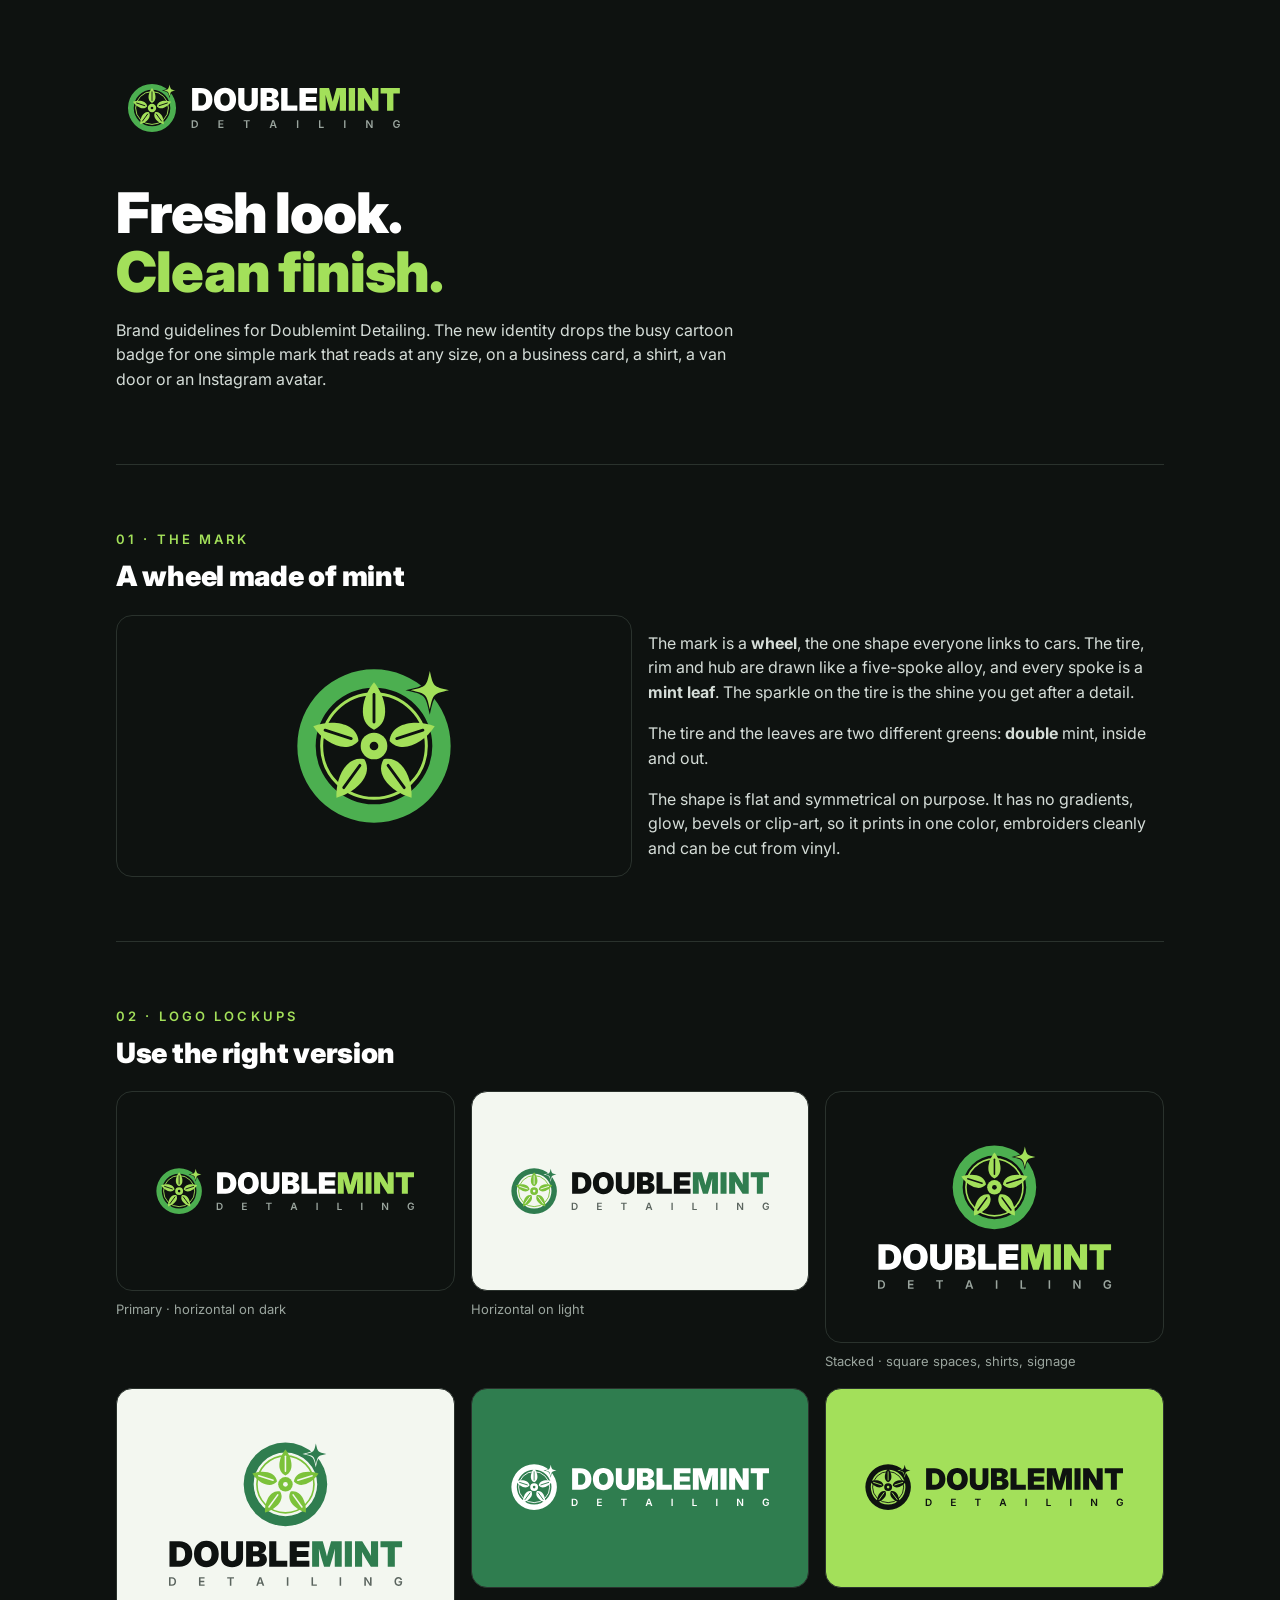
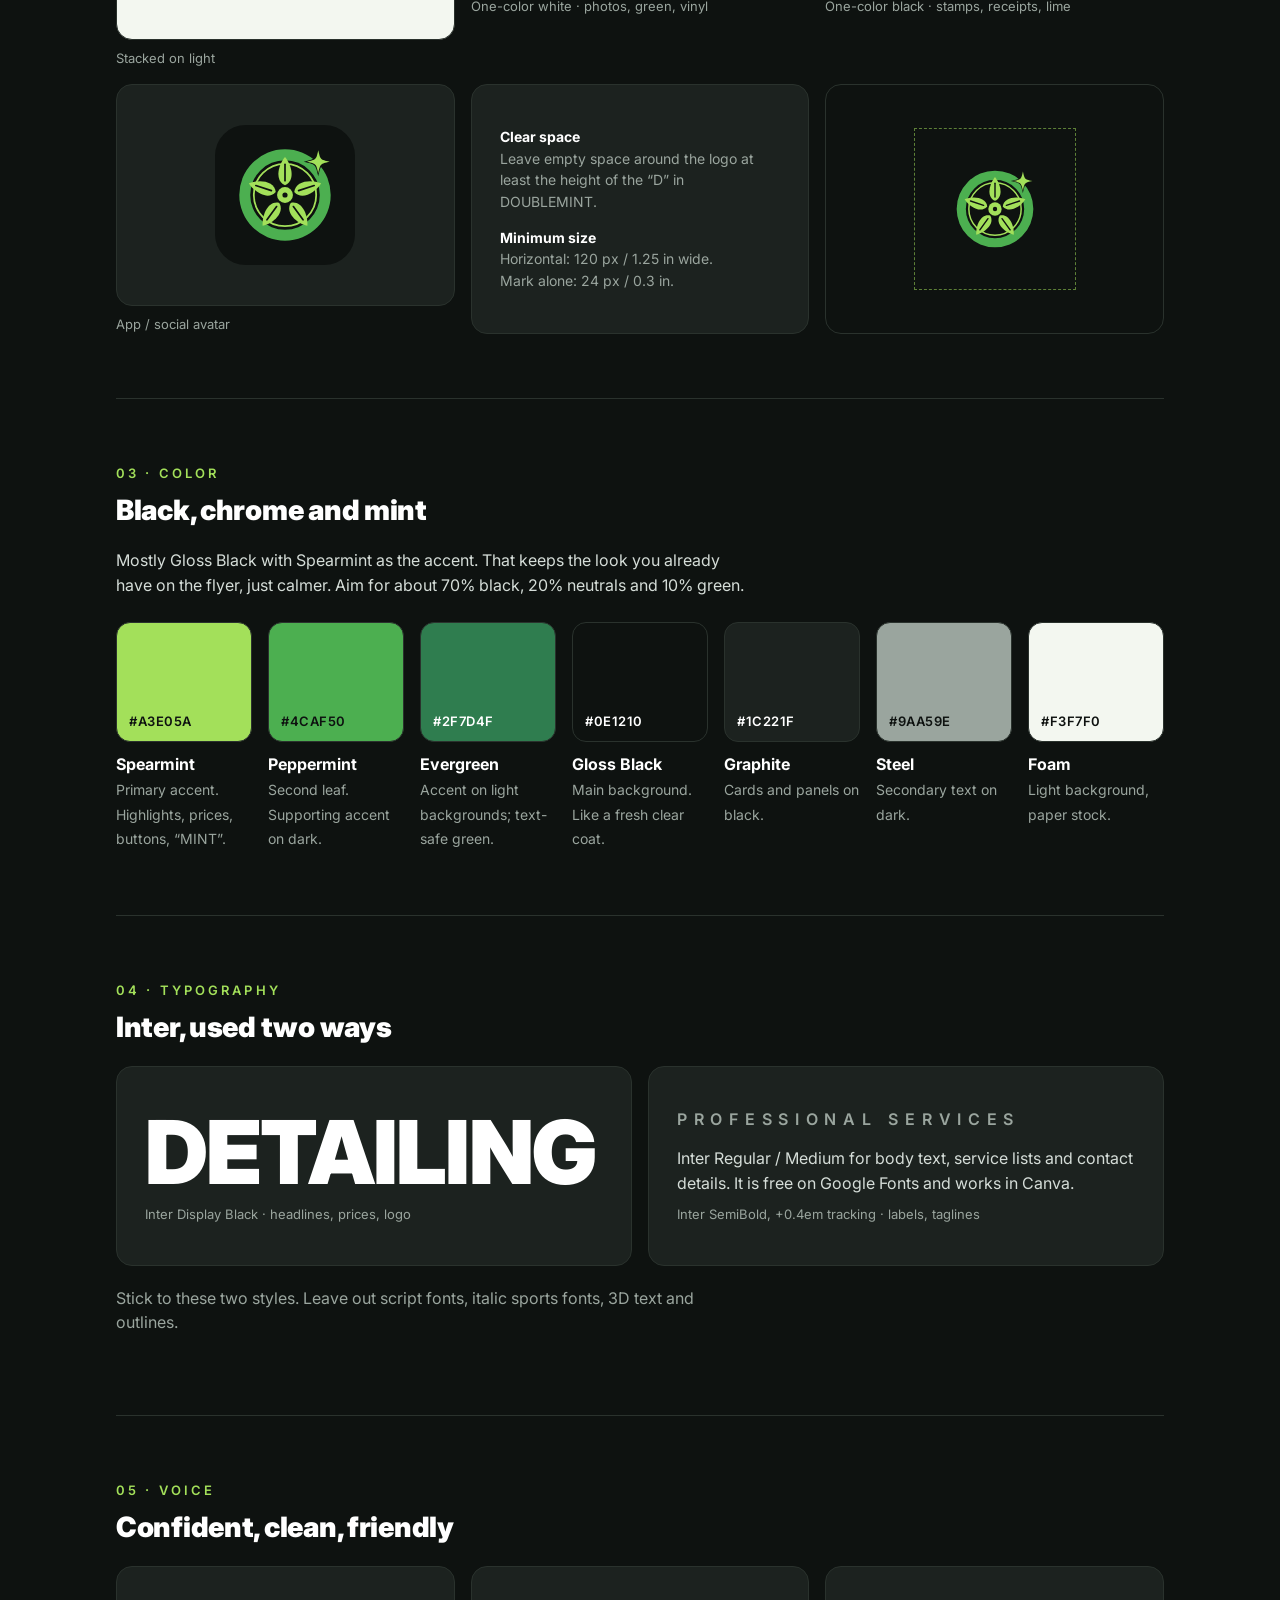
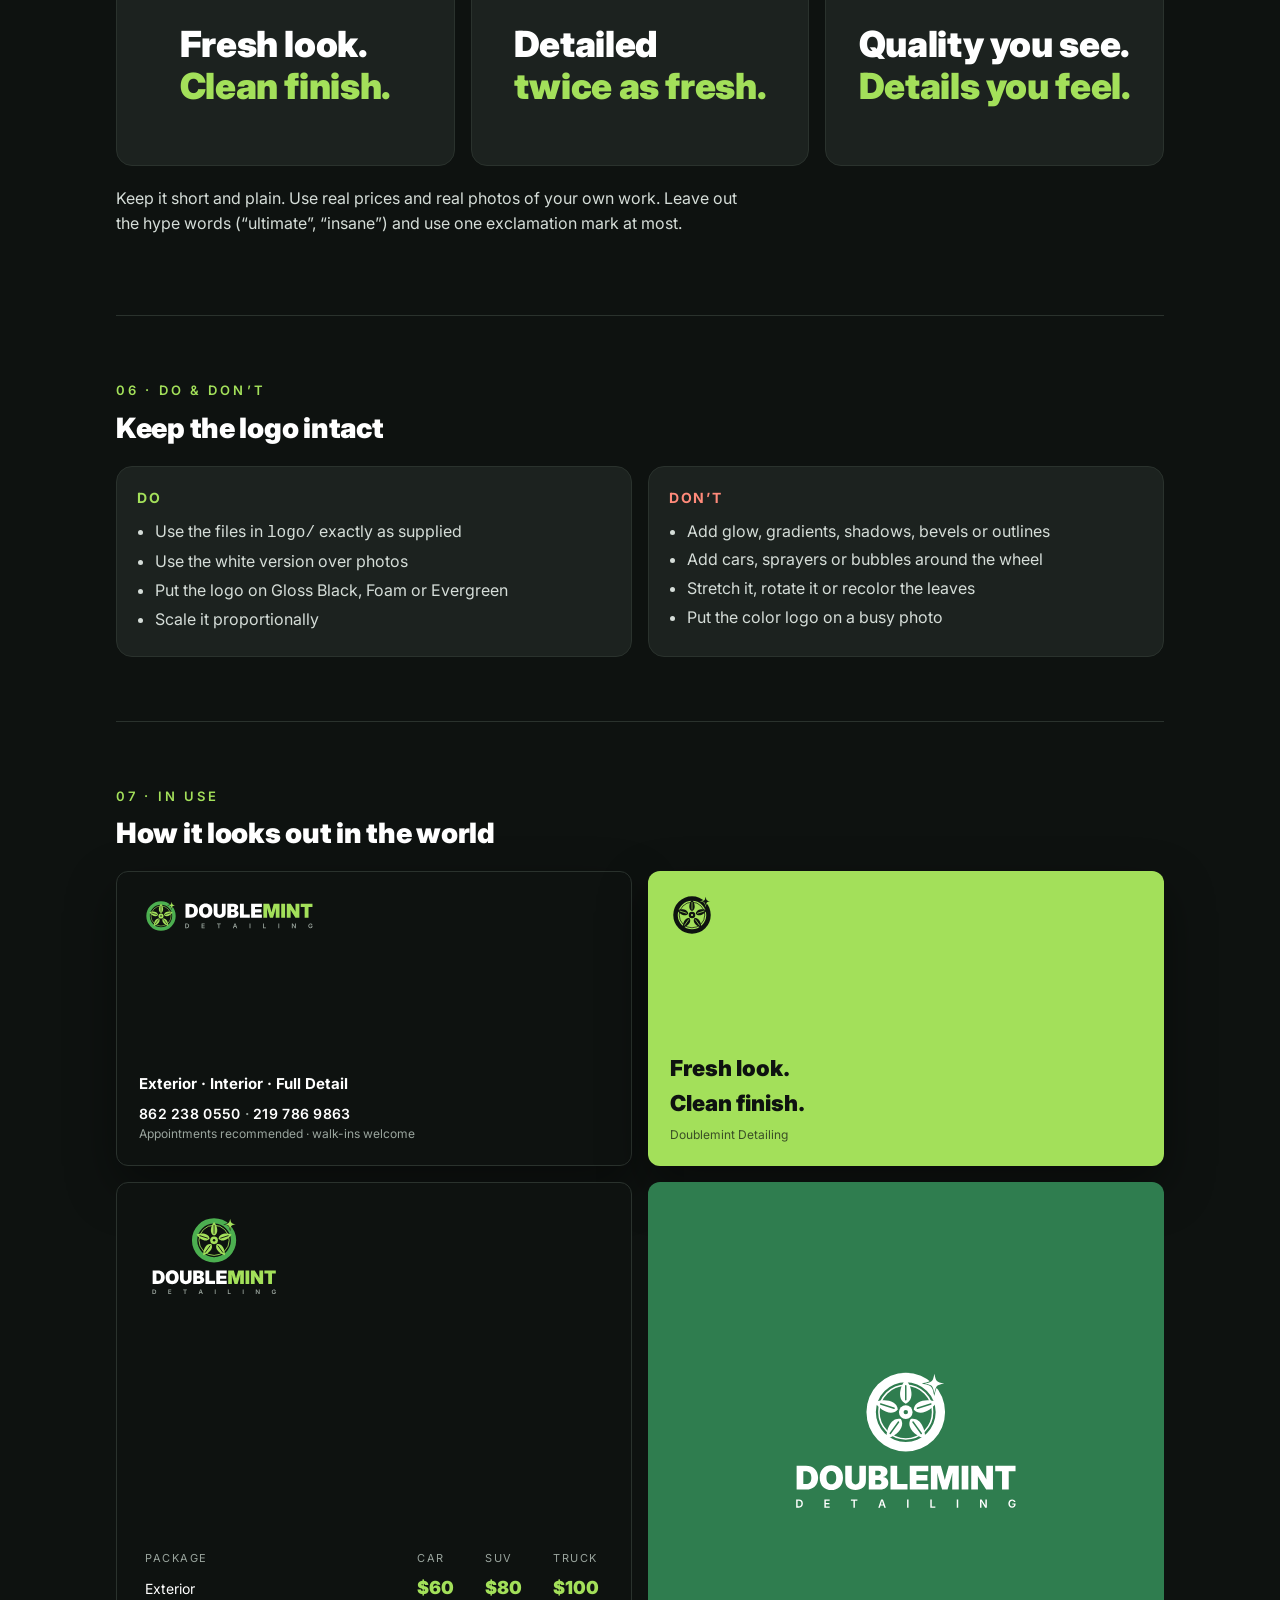
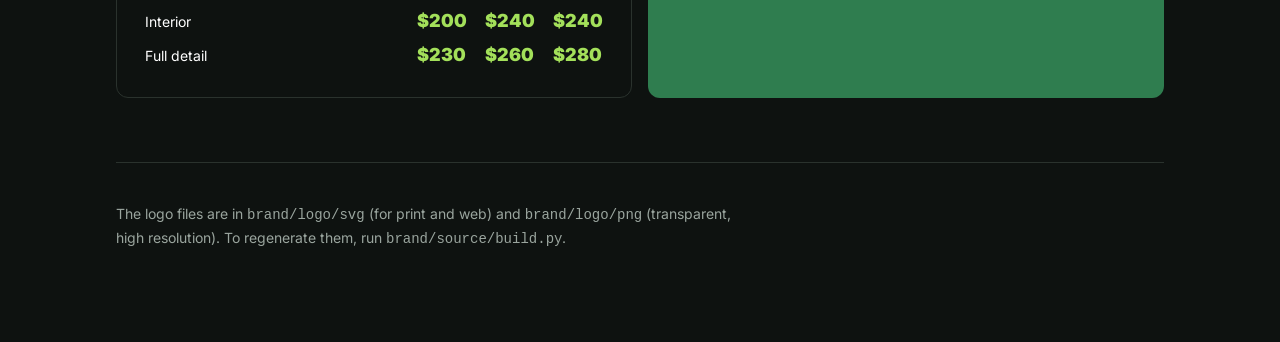
==== commit 83e5fa41: "Redesign mark as a wheel with mint-leaf spokes The two-leaf mark didn't say automotive. The new mark" ====
--- a/brand/brand-guide.html
+++ b/brand/brand-guide.html
@@ -43,38 +43,41 @@
 </style></head><body><main>
 
 <header>
-<svg style="height:72px;width:auto;max-width:100%;display:block" xmlns="http://www.w3.org/2000/svg" viewBox="0 0 597.8 139.4"><title>Doublemint Detailing</title><g transform="translate(24 24) scale(1.2518493150684933) translate(-13 -20)">
+<svg style="height:72px;width:auto;max-width:100%;display:block" xmlns="http://www.w3.org/2000/svg" viewBox="0 0 606.8 147.5"><title>Doublemint Detailing</title><g transform="translate(24 24) scale(1.070369623655914) translate(-3.5 -3.5)">
 <mask id="m-h-dark-1" maskUnits="userSpaceOnUse" x="0" y="0" width="100" height="100">
-<rect width="100" height="100" fill="#fff"/>
-<path d="M-0.76,-7.80 C-3.80,-31.20 -3.04,-48.36 -1.52,-65.52" transform="translate(46.8 92) rotate(-24)" fill="none" stroke="#000" stroke-width="2.4" stroke-linecap="round"/>
-<path d="M-0.76,-7.80 C-3.80,-31.20 -3.04,-48.36 -1.52,-65.52" transform="translate(53.2 92) scale(-1 1) rotate(-24)" fill="none" stroke="#000" stroke-width="2.4" stroke-linecap="round"/>
+<rect width="100" height="100" fill="#fff"/><path d="M0,-4.56 L0,-21.09" transform="translate(50 50) rotate(0.0) translate(0 -9.8)" fill="none" stroke="#000" stroke-width="1.7" stroke-linecap="round"/><path d="M0,-4.56 L0,-21.09" transform="translate(50 50) rotate(72.0) translate(0 -9.8)" fill="none" stroke="#000" stroke-width="1.7" stroke-linecap="round"/><path d="M0,-4.56 L0,-21.09" transform="translate(50 50) rotate(144.0) translate(0 -9.8)" fill="none" stroke="#000" stroke-width="1.7" stroke-linecap="round"/><path d="M0,-4.56 L0,-21.09" transform="translate(50 50) rotate(216.0) translate(0 -9.8)" fill="none" stroke="#000" stroke-width="1.7" stroke-linecap="round"/><path d="M0,-4.56 L0,-21.09" transform="translate(50 50) rotate(288.0) translate(0 -9.8)" fill="none" stroke="#000" stroke-width="1.7" stroke-linecap="round"/>
+<path d="M83.5,1.8000000000000007 C86.146,13.854 86.146,13.854 98.2,16.5 C86.146,19.146 86.146,19.146 83.5,31.2 C80.854,19.146 80.854,19.146 68.8,16.5 C80.854,13.854 80.854,13.854 83.5,1.8000000000000007Z" fill="#000"/>
+<circle cx="50" cy="50" r="2.6" fill="#000"/>
 </mask>
 <g mask="url(#m-h-dark-1)">
-<path d="M0,0 C17.48,-17.16 8.36,-57.72 0,-78.00 C-12.92,-57.72 -27.36,-14.04 0,0Z" transform="translate(46.8 92) rotate(-24)" fill="#A3E05A"/>
-<path d="M0,0 C17.48,-17.16 8.36,-57.72 0,-78.00 C-12.92,-57.72 -27.36,-14.04 0,0Z" transform="translate(53.2 92) scale(-1 1) rotate(-24)" fill="#4CAF50"/>
-</g>
-<path d="M50,25.5 C51.53,32.47 51.53,32.47 58.5,34 C51.53,35.53 51.53,35.53 50,42.5 C48.47,35.53 48.47,35.53 41.5,34 C48.47,32.47 48.47,32.47 50,25.5Z" fill="#A3E05A"/>
-</g><path d="M165.11540410958906 75.458125C179.45915410958906 75.458125 188.67790410958906 66.333125 188.67790410958906 52.208124999999995C188.67790410958906 38.051874999999995 179.30290410958906 28.895624999999995 164.92790410958906 28.895624999999995H146.92790410958906V75.458125ZM159.92790410958906 64.708125V39.645624999999995H164.11540410958906C171.95915410958906 39.645624999999995 175.55290410958906 43.676874999999995 175.55290410958906 52.208124999999995C175.55290410958906 60.676874999999995 172.08415410958906 64.708125 164.49040410958906 64.708125ZM214.44290410958905 76.208125C227.09915410958905 76.208125 237.06790410958905 67.739375 237.06790410958905 52.208124999999995C237.06790410958905 36.645624999999995 227.09915410958905 28.145624999999995 214.44290410958905 28.145624999999995C201.72415410958905 28.145624999999995 191.81790410958905 36.645624999999995 191.81790410958905 52.208124999999995C191.81790410958905 67.645625 201.72415410958905 76.208125 214.44290410958905 76.208125ZM214.44290410958905 64.958125C208.34915410958905 64.958125 204.94290410958905 60.239374999999995 204.94290410958905 52.208124999999995C204.94290410958905 44.145624999999995 208.34915410958905 39.395624999999995 214.44290410958905 39.395624999999995C220.56790410958905 39.395624999999995 223.94290410958905 44.145624999999995 223.94290410958905 52.208124999999995C223.94290410958905 60.239374999999995 220.56790410958905 64.958125 214.44290410958905 64.958125ZM261.5204041095891 76.208125C273.6766541095891 76.208125 281.5829041095891 69.395625 281.5829041095891 58.895624999999995V28.895624999999995H268.9579041095891V57.833124999999995C268.9579041095891 62.176874999999995 265.8954041095891 65.270625 261.5204041095891 65.270625C257.2079041095891 65.270625 254.08290410958907 62.145624999999995 254.08290410958907 57.833124999999995V28.895624999999995H241.45790410958907V58.895624999999995C241.45790410958907 69.426875 249.33290410958907 76.208125 261.5204041095891 76.208125ZM287.2229041095891 75.458125H309.1604041095891C319.2541541095891 75.458125 325.2229041095891 69.895625 325.2229041095891 62.270624999999995C325.2229041095891 55.708124999999995 320.6604041095891 51.208124999999995 314.6604041095891 50.989374999999995V50.926874999999995C320.0666541095891 49.895624999999995 323.6604041095891 45.926874999999995 323.6604041095891 40.520624999999995C323.6604041095891 33.739374999999995 318.0354041095891 28.895624999999995 307.4104041095891 28.895624999999995H287.2229041095891ZM299.8479041095891 65.708125V56.520624999999995H306.7229041095891C309.8791541095891 56.520624999999995 311.9104041095891 58.333124999999995 311.9104041095891 61.114374999999995C311.9104041095891 63.895624999999995 309.8791541095891 65.708125 306.7229041095891 65.708125ZM299.8479041095891 47.333124999999995V38.645624999999995H305.9416541095891C308.8166541095891 38.645624999999995 310.6604041095891 40.364374999999995 310.6604041095891 42.989374999999995C310.6604041095891 45.614374999999995 308.8166541095891 47.333124999999995 305.9416541095891 47.333124999999995ZM329.45665410958907 75.458125H362.51915410958907V64.458125H342.45665410958907V28.895624999999995H329.45665410958907ZM366.90915410958905 75.458125H402.97165410958905V64.458125H379.90915410958905V57.520624999999995H401.19040410958905V46.895624999999995H379.90915410958905V39.895624999999995H402.97165410958905V28.895624999999995H366.90915410958905Z" fill="#FFFFFF"/><path d="M407.98665410958904 75.458125H420.73665410958904V57.458124999999995C420.73665410958904 54.458124999999995 420.48665410958904 48.489374999999995 420.33040410958904 42.739374999999995C421.83040410958904 48.426874999999995 423.39290410958904 54.301874999999995 424.36165410958904 57.458124999999995L429.86165410958904 75.458125H440.36165410958904L445.76790410958904 57.458124999999995C446.73665410958904 54.176874999999995 448.36165410958904 48.020624999999995 449.83040410958904 42.176874999999995C449.70540410958904 48.083124999999995 449.42415410958904 54.333124999999995 449.42415410958904 57.458124999999995V75.458125H462.17415410958904V28.895624999999995H442.70540410958904L438.58040410958904 43.458124999999995C437.67415410958904 46.614374999999995 436.29915410958904 52.020624999999995 435.11165410958904 56.801874999999995C433.92415410958904 52.020624999999995 432.51790410958904 46.614374999999995 431.61165410958904 43.458124999999995L427.42415410958904 28.895624999999995H407.98665410958904ZM480.814154109589 28.895624999999995H467.814154109589V75.458125H480.814154109589ZM486.454154109589 75.458125H499.454154109589V58.458124999999995C499.454154109589 56.583124999999995 499.454154109589 52.926874999999995 499.297904109589 48.739374999999995C501.485404109589 52.770624999999995 503.547904109589 56.364374999999995 504.860404109589 58.458124999999995L515.454154109589 75.458125H528.704154109589V28.895624999999995H515.704154109589V45.958124999999995C515.704154109589 48.176874999999995 515.735404109589 51.958124999999995 515.860404109589 55.739374999999995C514.047904109589 52.395624999999995 512.141654109589 48.926874999999995 511.047904109589 47.176874999999995L499.704154109589 28.895624999999995H486.454154109589ZM533.094154109589 39.895624999999995H546.344154109589V75.458125H559.344154109589V39.895624999999995H572.594154109589V28.895624999999995H533.094154109589Z" fill="#A3E05A"/><path d="M151.37665410958905 110.489375C156.20040410958907 110.489375 159.03727910958906 107.50375 159.03727910958906 102.5525C159.03727910958906 97.63312499999999 156.20040410958907 94.658125 151.48290410958907 94.658125H146.02165410958906V110.489375ZM148.85852910958906 108.035V97.1125H151.31290410958906C154.55352910958908 97.1125 156.24290410958906 98.929375 156.24290410958906 102.5525C156.24290410958906 106.2075 154.55352910958908 108.035 151.23852910958905 108.035ZM200.88071660958906 110.489375H211.20821660958904V108.09875H203.71759160958905V103.67875H210.61321660958905V101.32H203.71759160958905V97.04875H211.16571660958905V94.658125H200.88071660958906ZM252.48852910958905 97.04875H257.37602910958907V110.489375H260.21290410958903V97.04875H265.089779109589V94.658125H252.48852910958905ZM305.6475916095891 110.489375H308.7500916095891L310.0463416095891 106.56875H315.96446660958907L317.3138416095891 110.489375H320.4269666095891L314.77446660958907 94.658125H311.17259160958906ZM310.8007166095891 104.284375 311.4700916095891 102.265625C311.9057166095891 100.85249999999999 312.38384160958907 99.078125 312.9469666095891 96.86812499999999C313.5313416095891 99.05687499999999 314.0307166095891 100.81 314.49821660958906 102.265625L315.1888416095891 104.284375ZM364.5229041095891 94.658125H361.6860291095891V110.489375H364.5229041095891ZM406.85509160958907 110.489375H416.68321660958907V108.09875H409.6919666095891V94.658125H406.85509160958907ZM461.1404041095891 94.658125H458.3035291095891V110.489375H461.1404041095891ZM503.4725916095891 110.489375H506.36259160958906V102.626875C506.36259160958906 101.74499999999999 506.2669666095891 100.076875 506.1607166095891 98.12187499999999C507.2232166095891 100.18312499999999 507.81821660958906 101.30937499999999 508.6469666095891 102.63749999999999L513.587591609589 110.489375H516.806966609589V94.658125H513.9275916095891V102.96687499999999C513.9275916095891 103.93374999999999 513.9913416095891 105.538125 514.097591609589 107.068125C513.4069666095891 105.485 512.7163416095891 104.284375 512.1532166095891 103.38125L506.6813416095891 94.658125H503.4725916095891ZM565.971029109589 110.701875C569.8810291095891 110.701875 572.6860291095891 108.18374999999999 572.6860291095891 104.114375V102.21249999999999H566.2791541095891V104.44375H569.934154109589C569.8810291095891 106.7175 568.361654109589 108.1625 565.981654109589 108.1625C563.314779109589 108.1625 561.487279109589 106.154375 561.487279109589 102.57374999999999C561.487279109589 98.98249999999999 563.3572791095891 96.985 565.917904109589 96.985C567.841029109589 96.985 569.137279109589 98.02624999999999 569.647279109589 99.71562499999999H572.5479041095891C572.059154109589 96.60249999999999 569.371029109589 94.44562499999999 565.8860291095891 94.44562499999999C561.742279109589 94.44562499999999 558.6397791095891 97.49499999999999 558.6397791095891 102.595C558.6397791095891 107.599375 561.6041541095891 110.701875 565.971029109589 110.701875Z" fill="#9AA59E"/></svg>
+<path d="M4,50 a46,46 0 1,0 92,0 a46,46 0 1,0 -92,0ZM15,50 a35,35 0 1,0 70,0 a35,35 0 1,0 -70,0Z" fill-rule="evenodd" fill="#4CAF50"/>
+<circle cx="50" cy="50" r="31.4" fill="none" stroke="#A3E05A" stroke-width="1.8"/>
+<g fill="#A3E05A"><path d="M0,0 C10.54,-4.56 7.14,-19.95 0,-28.50 C-7.14,-19.95 -10.54,-4.56 0,0Z" transform="translate(50 50) rotate(0.0) translate(0 -9.8)"/><path d="M0,0 C10.54,-4.56 7.14,-19.95 0,-28.50 C-7.14,-19.95 -10.54,-4.56 0,0Z" transform="translate(50 50) rotate(72.0) translate(0 -9.8)"/><path d="M0,0 C10.54,-4.56 7.14,-19.95 0,-28.50 C-7.14,-19.95 -10.54,-4.56 0,0Z" transform="translate(50 50) rotate(144.0) translate(0 -9.8)"/><path d="M0,0 C10.54,-4.56 7.14,-19.95 0,-28.50 C-7.14,-19.95 -10.54,-4.56 0,0Z" transform="translate(50 50) rotate(216.0) translate(0 -9.8)"/><path d="M0,0 C10.54,-4.56 7.14,-19.95 0,-28.50 C-7.14,-19.95 -10.54,-4.56 0,0Z" transform="translate(50 50) rotate(288.0) translate(0 -9.8)"/><circle cx="50" cy="50" r="8"/></g>
+</g>
+<path d="M83.5,5.0 C85.57,14.43 85.57,14.43 95.0,16.5 C85.57,18.57 85.57,18.57 83.5,28.0 C81.43,18.57 81.43,18.57 72.0,16.5 C81.43,14.43 81.43,14.43 83.5,5.0Z" fill="#A3E05A"/>
+</g><path d="M174.0951875 79.5378125C188.4389375 79.5378125 197.6576875 70.4128125 197.6576875 56.2878125C197.6576875 42.1315625 188.2826875 32.9753125 173.9076875 32.9753125H155.9076875V79.5378125ZM168.9076875 68.7878125V43.7253125H173.0951875C180.9389375 43.7253125 184.5326875 47.7565625 184.5326875 56.2878125C184.5326875 64.7565625 181.0639375 68.7878125 173.4701875 68.7878125ZM223.4226875 80.2878125C236.0789375 80.2878125 246.0476875 71.8190625 246.0476875 56.2878125C246.0476875 40.7253125 236.0789375 32.2253125 223.4226875 32.2253125C210.7039375 32.2253125 200.7976875 40.7253125 200.7976875 56.2878125C200.7976875 71.7253125 210.7039375 80.2878125 223.4226875 80.2878125ZM223.4226875 69.0378125C217.3289375 69.0378125 213.9226875 64.3190625 213.9226875 56.2878125C213.9226875 48.2253125 217.3289375 43.4753125 223.4226875 43.4753125C229.5476875 43.4753125 232.9226875 48.2253125 232.9226875 56.2878125C232.9226875 64.3190625 229.5476875 69.0378125 223.4226875 69.0378125ZM270.50018750000004 80.2878125C282.65643750000004 80.2878125 290.56268750000004 73.4753125 290.56268750000004 62.9753125V32.9753125H277.93768750000004V61.9128125C277.93768750000004 66.2565625 274.87518750000004 69.3503125 270.50018750000004 69.3503125C266.18768750000004 69.3503125 263.06268750000004 66.2253125 263.06268750000004 61.9128125V32.9753125H250.4376875V62.9753125C250.4376875 73.5065625 258.31268750000004 80.2878125 270.50018750000004 80.2878125ZM296.2026875 79.5378125H318.1401875C328.2339375 79.5378125 334.2026875 73.9753125 334.2026875 66.3503125C334.2026875 59.7878125 329.6401875 55.2878125 323.6401875 55.0690625V55.0065625C329.0464375 53.9753125 332.6401875 50.0065625 332.6401875 44.6003125C332.6401875 37.8190625 327.0151875 32.9753125 316.3901875 32.9753125H296.2026875ZM308.8276875 69.7878125V60.6003125H315.7026875C318.8589375 60.6003125 320.8901875 62.4128125 320.8901875 65.1940625C320.8901875 67.9753125 318.8589375 69.7878125 315.7026875 69.7878125ZM308.8276875 51.4128125V42.7253125H314.9214375C317.7964375 42.7253125 319.6401875 44.4440625 319.6401875 47.0690625C319.6401875 49.6940625 317.7964375 51.4128125 314.9214375 51.4128125ZM338.4364375 79.5378125H371.4989375V68.5378125H351.4364375V32.9753125H338.4364375ZM375.8889375 79.5378125H411.9514375V68.5378125H388.8889375V61.6003125H410.1701875V50.9753125H388.8889375V43.9753125H411.9514375V32.9753125H375.8889375Z" fill="#FFFFFF"/><path d="M416.9664375 79.5378125H429.7164375V61.5378125C429.7164375 58.5378125 429.4664375 52.5690625 429.3101875 46.8190625C430.8101875 52.5065625 432.3726875 58.3815625 433.3414375 61.5378125L438.8414375 79.5378125H449.3414375L454.7476875 61.5378125C455.7164375 58.2565625 457.3414375 52.1003125 458.8101875 46.2565625C458.6851875 52.1628125 458.4039375 58.4128125 458.4039375 61.5378125V79.5378125H471.1539375V32.9753125H451.6851875L447.5601875 47.5378125C446.6539375 50.6940625 445.2789375 56.1003125 444.0914375 60.8815625C442.9039375 56.1003125 441.4976875 50.6940625 440.5914375 47.5378125L436.4039375 32.9753125H416.9664375ZM489.79393749999997 32.9753125H476.79393749999997V79.5378125H489.79393749999997ZM495.43393749999996 79.5378125H508.43393749999996V62.5378125C508.43393749999996 60.6628125 508.43393749999996 57.0065625 508.27768749999996 52.8190625C510.46518749999996 56.8503125 512.5276875 60.4440625 513.8401875 62.5378125L524.4339375 79.5378125H537.6839375V32.9753125H524.6839375V50.0378125C524.6839375 52.2565625 524.7151875 56.0378125 524.8401875 59.8190625C523.0276875 56.4753125 521.1214375 53.0065625 520.0276875 51.2565625L508.68393749999996 32.9753125H495.43393749999996ZM542.0739374999999 43.9753125H555.3239374999999V79.5378125H568.3239374999999V43.9753125H581.5739374999999V32.9753125H542.0739374999999Z" fill="#A3E05A"/><path d="M160.3564375 114.5690625C165.18018750000002 114.5690625 168.0170625 111.5834375 168.0170625 106.6321875C168.0170625 101.7128125 165.18018750000002 98.7378125 160.46268750000002 98.7378125H155.0014375V114.5690625ZM157.8383125 112.1146875V101.1921875H160.2926875C163.53331250000002 101.1921875 165.2226875 103.0090625 165.2226875 106.6321875C165.2226875 110.2871875 163.53331250000002 112.1146875 160.2183125 112.1146875ZM209.8605 114.5690625H220.188V112.1784375H212.697375V107.7584375H219.593V105.3996875H212.697375V101.1284375H220.1455V98.7378125H209.8605ZM261.46831249999997 101.1284375H266.3558125V114.5690625H269.1926875V101.1284375H274.06956249999996V98.7378125H261.46831249999997ZM314.62737500000003 114.5690625H317.72987500000005L319.02612500000004 110.6484375H324.94425L326.293625 114.5690625H329.40675000000005L323.75425 98.7378125H320.152375ZM319.7805 108.3640625 320.449875 106.3453125C320.88550000000004 104.9321875 321.363625 103.1578125 321.92675 100.9478125C322.51112500000005 103.1365625 323.01050000000004 104.88968750000001 323.478 106.3453125L324.168625 108.3640625ZM373.50268750000004 98.7378125H370.6658125V114.5690625H373.50268750000004ZM415.834875 114.5690625H425.663V112.1784375H418.67175000000003V98.7378125H415.834875ZM470.12018750000004 98.7378125H467.2833125V114.5690625H470.12018750000004ZM512.4523750000001 114.5690625H515.3423750000001V106.7065625C515.3423750000001 105.8246875 515.24675 104.1565625 515.1405 102.2015625C516.203 104.2628125 516.798 105.3890625 517.62675 106.7171875L522.567375 114.5690625H525.78675V98.7378125H522.907375V107.0465625C522.907375 108.0134375 522.971125 109.6178125 523.0773750000001 111.1478125C522.38675 109.5646875 521.696125 108.3640625 521.133 107.4609375L515.661125 98.7378125H512.4523750000001ZM574.9508125 114.7815625C578.8608125000001 114.7815625 581.6658125 112.2634375 581.6658125 108.1940625V106.2921875H575.2589375V108.5234375H578.9139375C578.8608125000001 110.7971875 577.3414375 112.2421875 574.9614375 112.2421875C572.2945625 112.2421875 570.4670625 110.23406250000001 570.4670625 106.6534375C570.4670625 103.0621875 572.3370625 101.0646875 574.8976875 101.0646875C576.8208125 101.0646875 578.1170625 102.1059375 578.6270625 103.7953125H581.5276875000001C581.0389375 100.6821875 578.3508125 98.5253125 574.8658125000001 98.5253125C570.7220625 98.5253125 567.6195625 101.5746875 567.6195625 106.6746875C567.6195625 111.6790625 570.5839375 114.7815625 574.9508125 114.7815625Z" fill="#9AA59E"/></svg>
 <h1>Fresh look.<br><em>Clean finish.</em></h1>
 <p>Brand guidelines for Doublemint Detailing. The new identity drops the busy cartoon badge for one simple mark that reads at any size, on a business card, a shirt, a van door or an Instagram avatar.</p>
 </header>
 
 <section>
-<h2>01 · The mark</h2><h3>Two leaves and one shine</h3>
+<h2>01 · The mark</h2><h3>A wheel made of mint</h3>
 <div class="grid g2">
-<div class="tile dark"><svg style="height:180px;width:auto;max-width:100%;display:block" xmlns="http://www.w3.org/2000/svg" viewBox="0 0 344.0 340.0"><title>Doublemint Detailing</title><g transform="translate(24 24) scale(4) translate(-13 -20)">
+<div class="tile dark"><svg style="height:180px;width:auto;max-width:100%;display:block" xmlns="http://www.w3.org/2000/svg" viewBox="0 0 345.6 345.6"><title>Doublemint Detailing</title><g transform="translate(24 24) scale(3.2) translate(-3.5 -3.5)">
 <mask id="m-m-dark-2" maskUnits="userSpaceOnUse" x="0" y="0" width="100" height="100">
-<rect width="100" height="100" fill="#fff"/>
-<path d="M-0.76,-7.80 C-3.80,-31.20 -3.04,-48.36 -1.52,-65.52" transform="translate(46.8 92) rotate(-24)" fill="none" stroke="#000" stroke-width="2.4" stroke-linecap="round"/>
-<path d="M-0.76,-7.80 C-3.80,-31.20 -3.04,-48.36 -1.52,-65.52" transform="translate(53.2 92) scale(-1 1) rotate(-24)" fill="none" stroke="#000" stroke-width="2.4" stroke-linecap="round"/>
+<rect width="100" height="100" fill="#fff"/><path d="M0,-4.56 L0,-21.09" transform="translate(50 50) rotate(0.0) translate(0 -9.8)" fill="none" stroke="#000" stroke-width="1.7" stroke-linecap="round"/><path d="M0,-4.56 L0,-21.09" transform="translate(50 50) rotate(72.0) translate(0 -9.8)" fill="none" stroke="#000" stroke-width="1.7" stroke-linecap="round"/><path d="M0,-4.56 L0,-21.09" transform="translate(50 50) rotate(144.0) translate(0 -9.8)" fill="none" stroke="#000" stroke-width="1.7" stroke-linecap="round"/><path d="M0,-4.56 L0,-21.09" transform="translate(50 50) rotate(216.0) translate(0 -9.8)" fill="none" stroke="#000" stroke-width="1.7" stroke-linecap="round"/><path d="M0,-4.56 L0,-21.09" transform="translate(50 50) rotate(288.0) translate(0 -9.8)" fill="none" stroke="#000" stroke-width="1.7" stroke-linecap="round"/>
+<path d="M83.5,1.8000000000000007 C86.146,13.854 86.146,13.854 98.2,16.5 C86.146,19.146 86.146,19.146 83.5,31.2 C80.854,19.146 80.854,19.146 68.8,16.5 C80.854,13.854 80.854,13.854 83.5,1.8000000000000007Z" fill="#000"/>
+<circle cx="50" cy="50" r="2.6" fill="#000"/>
 </mask>
 <g mask="url(#m-m-dark-2)">
-<path d="M0,0 C17.48,-17.16 8.36,-57.72 0,-78.00 C-12.92,-57.72 -27.36,-14.04 0,0Z" transform="translate(46.8 92) rotate(-24)" fill="#A3E05A"/>
-<path d="M0,0 C17.48,-17.16 8.36,-57.72 0,-78.00 C-12.92,-57.72 -27.36,-14.04 0,0Z" transform="translate(53.2 92) scale(-1 1) rotate(-24)" fill="#4CAF50"/>
-</g>
-<path d="M50,25.5 C51.53,32.47 51.53,32.47 58.5,34 C51.53,35.53 51.53,35.53 50,42.5 C48.47,35.53 48.47,35.53 41.5,34 C48.47,32.47 48.47,32.47 50,25.5Z" fill="#A3E05A"/>
+<path d="M4,50 a46,46 0 1,0 92,0 a46,46 0 1,0 -92,0ZM15,50 a35,35 0 1,0 70,0 a35,35 0 1,0 -70,0Z" fill-rule="evenodd" fill="#4CAF50"/>
+<circle cx="50" cy="50" r="31.4" fill="none" stroke="#A3E05A" stroke-width="1.8"/>
+<g fill="#A3E05A"><path d="M0,0 C10.54,-4.56 7.14,-19.95 0,-28.50 C-7.14,-19.95 -10.54,-4.56 0,0Z" transform="translate(50 50) rotate(0.0) translate(0 -9.8)"/><path d="M0,0 C10.54,-4.56 7.14,-19.95 0,-28.50 C-7.14,-19.95 -10.54,-4.56 0,0Z" transform="translate(50 50) rotate(72.0) translate(0 -9.8)"/><path d="M0,0 C10.54,-4.56 7.14,-19.95 0,-28.50 C-7.14,-19.95 -10.54,-4.56 0,0Z" transform="translate(50 50) rotate(144.0) translate(0 -9.8)"/><path d="M0,0 C10.54,-4.56 7.14,-19.95 0,-28.50 C-7.14,-19.95 -10.54,-4.56 0,0Z" transform="translate(50 50) rotate(216.0) translate(0 -9.8)"/><path d="M0,0 C10.54,-4.56 7.14,-19.95 0,-28.50 C-7.14,-19.95 -10.54,-4.56 0,0Z" transform="translate(50 50) rotate(288.0) translate(0 -9.8)"/><circle cx="50" cy="50" r="8"/></g>
+</g>
+<path d="M83.5,5.0 C85.57,14.43 85.57,14.43 95.0,16.5 C85.57,18.57 85.57,18.57 83.5,28.0 C81.43,18.57 81.43,18.57 72.0,16.5 C81.43,14.43 81.43,14.43 83.5,5.0Z" fill="#A3E05A"/>
 </g></svg></div>
-<div><p>Two mint leaves are the <b>double mint</b>. The sparkle between them is the shine on a freshly detailed car. The leaves are two different greens for two levels of service, inside and out.</p>
+<div><p>The mark is a <b>wheel</b>, the one shape everyone links to cars. The tire, rim and hub are drawn like a five-spoke alloy, and every spoke is a <b>mint leaf</b>. The sparkle on the tire is the shine you get after a detail.</p>
+<p>The tire and the leaves are two different greens: <b>double</b> mint, inside and out.</p>
 <p>The shape is flat and symmetrical on purpose. It has no gradients, glow, bevels or clip-art, so it prints in one color, embroiders cleanly and can be cut from vinyl.</p></div>
 </div>
 </section>
@@ -82,106 +85,114 @@
 <section>
 <h2>02 · Logo lockups</h2><h3>Use the right version</h3>
 <div class="grid g2">
-<div><div class="tile dark"><svg style="width:100%;height:auto;max-width:100%;display:block" xmlns="http://www.w3.org/2000/svg" viewBox="0 0 597.8 139.4"><title>Doublemint Detailing</title><g transform="translate(24 24) scale(1.2518493150684933) translate(-13 -20)">
+<div><div class="tile dark"><svg style="width:100%;height:auto;max-width:100%;display:block" xmlns="http://www.w3.org/2000/svg" viewBox="0 0 606.8 147.5"><title>Doublemint Detailing</title><g transform="translate(24 24) scale(1.070369623655914) translate(-3.5 -3.5)">
 <mask id="m-h-dark-3" maskUnits="userSpaceOnUse" x="0" y="0" width="100" height="100">
-<rect width="100" height="100" fill="#fff"/>
-<path d="M-0.76,-7.80 C-3.80,-31.20 -3.04,-48.36 -1.52,-65.52" transform="translate(46.8 92) rotate(-24)" fill="none" stroke="#000" stroke-width="2.4" stroke-linecap="round"/>
-<path d="M-0.76,-7.80 C-3.80,-31.20 -3.04,-48.36 -1.52,-65.52" transform="translate(53.2 92) scale(-1 1) rotate(-24)" fill="none" stroke="#000" stroke-width="2.4" stroke-linecap="round"/>
+<rect width="100" height="100" fill="#fff"/><path d="M0,-4.56 L0,-21.09" transform="translate(50 50) rotate(0.0) translate(0 -9.8)" fill="none" stroke="#000" stroke-width="1.7" stroke-linecap="round"/><path d="M0,-4.56 L0,-21.09" transform="translate(50 50) rotate(72.0) translate(0 -9.8)" fill="none" stroke="#000" stroke-width="1.7" stroke-linecap="round"/><path d="M0,-4.56 L0,-21.09" transform="translate(50 50) rotate(144.0) translate(0 -9.8)" fill="none" stroke="#000" stroke-width="1.7" stroke-linecap="round"/><path d="M0,-4.56 L0,-21.09" transform="translate(50 50) rotate(216.0) translate(0 -9.8)" fill="none" stroke="#000" stroke-width="1.7" stroke-linecap="round"/><path d="M0,-4.56 L0,-21.09" transform="translate(50 50) rotate(288.0) translate(0 -9.8)" fill="none" stroke="#000" stroke-width="1.7" stroke-linecap="round"/>
+<path d="M83.5,1.8000000000000007 C86.146,13.854 86.146,13.854 98.2,16.5 C86.146,19.146 86.146,19.146 83.5,31.2 C80.854,19.146 80.854,19.146 68.8,16.5 C80.854,13.854 80.854,13.854 83.5,1.8000000000000007Z" fill="#000"/>
+<circle cx="50" cy="50" r="2.6" fill="#000"/>
 </mask>
 <g mask="url(#m-h-dark-3)">
-<path d="M0,0 C17.48,-17.16 8.36,-57.72 0,-78.00 C-12.92,-57.72 -27.36,-14.04 0,0Z" transform="translate(46.8 92) rotate(-24)" fill="#A3E05A"/>
-<path d="M0,0 C17.48,-17.16 8.36,-57.72 0,-78.00 C-12.92,-57.72 -27.36,-14.04 0,0Z" transform="translate(53.2 92) scale(-1 1) rotate(-24)" fill="#4CAF50"/>
-</g>
-<path d="M50,25.5 C51.53,32.47 51.53,32.47 58.5,34 C51.53,35.53 51.53,35.53 50,42.5 C48.47,35.53 48.47,35.53 41.5,34 C48.47,32.47 48.47,32.47 50,25.5Z" fill="#A3E05A"/>
-</g><path d="M165.11540410958906 75.458125C179.45915410958906 75.458125 188.67790410958906 66.333125 188.67790410958906 52.208124999999995C188.67790410958906 38.051874999999995 179.30290410958906 28.895624999999995 164.92790410958906 28.895624999999995H146.92790410958906V75.458125ZM159.92790410958906 64.708125V39.645624999999995H164.11540410958906C171.95915410958906 39.645624999999995 175.55290410958906 43.676874999999995 175.55290410958906 52.208124999999995C175.55290410958906 60.676874999999995 172.08415410958906 64.708125 164.49040410958906 64.708125ZM214.44290410958905 76.208125C227.09915410958905 76.208125 237.06790410958905 67.739375 237.06790410958905 52.208124999999995C237.06790410958905 36.645624999999995 227.09915410958905 28.145624999999995 214.44290410958905 28.145624999999995C201.72415410958905 28.145624999999995 191.81790410958905 36.645624999999995 191.81790410958905 52.208124999999995C191.81790410958905 67.645625 201.72415410958905 76.208125 214.44290410958905 76.208125ZM214.44290410958905 64.958125C208.34915410958905 64.958125 204.94290410958905 60.239374999999995 204.94290410958905 52.208124999999995C204.94290410958905 44.145624999999995 208.34915410958905 39.395624999999995 214.44290410958905 39.395624999999995C220.56790410958905 39.395624999999995 223.94290410958905 44.145624999999995 223.94290410958905 52.208124999999995C223.94290410958905 60.239374999999995 220.56790410958905 64.958125 214.44290410958905 64.958125ZM261.5204041095891 76.208125C273.6766541095891 76.208125 281.5829041095891 69.395625 281.5829041095891 58.895624999999995V28.895624999999995H268.9579041095891V57.833124999999995C268.9579041095891 62.176874999999995 265.8954041095891 65.270625 261.5204041095891 65.270625C257.2079041095891 65.270625 254.08290410958907 62.145624999999995 254.08290410958907 57.833124999999995V28.895624999999995H241.45790410958907V58.895624999999995C241.45790410958907 69.426875 249.33290410958907 76.208125 261.5204041095891 76.208125ZM287.2229041095891 75.458125H309.1604041095891C319.2541541095891 75.458125 325.2229041095891 69.895625 325.2229041095891 62.270624999999995C325.2229041095891 55.708124999999995 320.6604041095891 51.208124999999995 314.6604041095891 50.989374999999995V50.926874999999995C320.0666541095891 49.895624999999995 323.6604041095891 45.926874999999995 323.6604041095891 40.520624999999995C323.6604041095891 33.739374999999995 318.0354041095891 28.895624999999995 307.4104041095891 28.895624999999995H287.2229041095891ZM299.8479041095891 65.708125V56.520624999999995H306.7229041095891C309.8791541095891 56.520624999999995 311.9104041095891 58.333124999999995 311.9104041095891 61.114374999999995C311.9104041095891 63.895624999999995 309.8791541095891 65.708125 306.7229041095891 65.708125ZM299.8479041095891 47.333124999999995V38.645624999999995H305.9416541095891C308.8166541095891 38.645624999999995 310.6604041095891 40.364374999999995 310.6604041095891 42.989374999999995C310.6604041095891 45.614374999999995 308.8166541095891 47.333124999999995 305.9416541095891 47.333124999999995ZM329.45665410958907 75.458125H362.51915410958907V64.458125H342.45665410958907V28.895624999999995H329.45665410958907ZM366.90915410958905 75.458125H402.97165410958905V64.458125H379.90915410958905V57.520624999999995H401.19040410958905V46.895624999999995H379.90915410958905V39.895624999999995H402.97165410958905V28.895624999999995H366.90915410958905Z" fill="#FFFFFF"/><path d="M407.98665410958904 75.458125H420.73665410958904V57.458124999999995C420.73665410958904 54.458124999999995 420.48665410958904 48.489374999999995 420.33040410958904 42.739374999999995C421.83040410958904 48.426874999999995 423.39290410958904 54.301874999999995 424.36165410958904 57.458124999999995L429.86165410958904 75.458125H440.36165410958904L445.76790410958904 57.458124999999995C446.73665410958904 54.176874999999995 448.36165410958904 48.020624999999995 449.83040410958904 42.176874999999995C449.70540410958904 48.083124999999995 449.42415410958904 54.333124999999995 449.42415410958904 57.458124999999995V75.458125H462.17415410958904V28.895624999999995H442.70540410958904L438.58040410958904 43.458124999999995C437.67415410958904 46.614374999999995 436.29915410958904 52.020624999999995 435.11165410958904 56.801874999999995C433.92415410958904 52.020624999999995 432.51790410958904 46.614374999999995 431.61165410958904 43.458124999999995L427.42415410958904 28.895624999999995H407.98665410958904ZM480.814154109589 28.895624999999995H467.814154109589V75.458125H480.814154109589ZM486.454154109589 75.458125H499.454154109589V58.458124999999995C499.454154109589 56.583124999999995 499.454154109589 52.926874999999995 499.297904109589 48.739374999999995C501.485404109589 52.770624999999995 503.547904109589 56.364374999999995 504.860404109589 58.458124999999995L515.454154109589 75.458125H528.704154109589V28.895624999999995H515.704154109589V45.958124999999995C515.704154109589 48.176874999999995 515.735404109589 51.958124999999995 515.860404109589 55.739374999999995C514.047904109589 52.395624999999995 512.141654109589 48.926874999999995 511.047904109589 47.176874999999995L499.704154109589 28.895624999999995H486.454154109589ZM533.094154109589 39.895624999999995H546.344154109589V75.458125H559.344154109589V39.895624999999995H572.594154109589V28.895624999999995H533.094154109589Z" fill="#A3E05A"/><path d="M151.37665410958905 110.489375C156.20040410958907 110.489375 159.03727910958906 107.50375 159.03727910958906 102.5525C159.03727910958906 97.63312499999999 156.20040410958907 94.658125 151.48290410958907 94.658125H146.02165410958906V110.489375ZM148.85852910958906 108.035V97.1125H151.31290410958906C154.55352910958908 97.1125 156.24290410958906 98.929375 156.24290410958906 102.5525C156.24290410958906 106.2075 154.55352910958908 108.035 151.23852910958905 108.035ZM200.88071660958906 110.489375H211.20821660958904V108.09875H203.71759160958905V103.67875H210.61321660958905V101.32H203.71759160958905V97.04875H211.16571660958905V94.658125H200.88071660958906ZM252.48852910958905 97.04875H257.37602910958907V110.489375H260.21290410958903V97.04875H265.089779109589V94.658125H252.48852910958905ZM305.6475916095891 110.489375H308.7500916095891L310.0463416095891 106.56875H315.96446660958907L317.3138416095891 110.489375H320.4269666095891L314.77446660958907 94.658125H311.17259160958906ZM310.8007166095891 104.284375 311.4700916095891 102.265625C311.9057166095891 100.85249999999999 312.38384160958907 99.078125 312.9469666095891 96.86812499999999C313.5313416095891 99.05687499999999 314.0307166095891 100.81 314.49821660958906 102.265625L315.1888416095891 104.284375ZM364.5229041095891 94.658125H361.6860291095891V110.489375H364.5229041095891ZM406.85509160958907 110.489375H416.68321660958907V108.09875H409.6919666095891V94.658125H406.85509160958907ZM461.1404041095891 94.658125H458.3035291095891V110.489375H461.1404041095891ZM503.4725916095891 110.489375H506.36259160958906V102.626875C506.36259160958906 101.74499999999999 506.2669666095891 100.076875 506.1607166095891 98.12187499999999C507.2232166095891 100.18312499999999 507.81821660958906 101.30937499999999 508.6469666095891 102.63749999999999L513.587591609589 110.489375H516.806966609589V94.658125H513.9275916095891V102.96687499999999C513.9275916095891 103.93374999999999 513.9913416095891 105.538125 514.097591609589 107.068125C513.4069666095891 105.485 512.7163416095891 104.284375 512.1532166095891 103.38125L506.6813416095891 94.658125H503.4725916095891ZM565.971029109589 110.701875C569.8810291095891 110.701875 572.6860291095891 108.18374999999999 572.6860291095891 104.114375V102.21249999999999H566.2791541095891V104.44375H569.934154109589C569.8810291095891 106.7175 568.361654109589 108.1625 565.981654109589 108.1625C563.314779109589 108.1625 561.487279109589 106.154375 561.487279109589 102.57374999999999C561.487279109589 98.98249999999999 563.3572791095891 96.985 565.917904109589 96.985C567.841029109589 96.985 569.137279109589 98.02624999999999 569.647279109589 99.71562499999999H572.5479041095891C572.059154109589 96.60249999999999 569.371029109589 94.44562499999999 565.8860291095891 94.44562499999999C561.742279109589 94.44562499999999 558.6397791095891 97.49499999999999 558.6397791095891 102.595C558.6397791095891 107.599375 561.6041541095891 110.701875 565.971029109589 110.701875Z" fill="#9AA59E"/></svg></div><div class="cap">Primary · horizontal on dark</div></div>
-<div><div class="tile light"><svg style="width:100%;height:auto;max-width:100%;display:block" xmlns="http://www.w3.org/2000/svg" viewBox="0 0 597.8 139.4"><title>Doublemint Detailing</title><g transform="translate(24 24) scale(1.2518493150684933) translate(-13 -20)">
+<path d="M4,50 a46,46 0 1,0 92,0 a46,46 0 1,0 -92,0ZM15,50 a35,35 0 1,0 70,0 a35,35 0 1,0 -70,0Z" fill-rule="evenodd" fill="#4CAF50"/>
+<circle cx="50" cy="50" r="31.4" fill="none" stroke="#A3E05A" stroke-width="1.8"/>
+<g fill="#A3E05A"><path d="M0,0 C10.54,-4.56 7.14,-19.95 0,-28.50 C-7.14,-19.95 -10.54,-4.56 0,0Z" transform="translate(50 50) rotate(0.0) translate(0 -9.8)"/><path d="M0,0 C10.54,-4.56 7.14,-19.95 0,-28.50 C-7.14,-19.95 -10.54,-4.56 0,0Z" transform="translate(50 50) rotate(72.0) translate(0 -9.8)"/><path d="M0,0 C10.54,-4.56 7.14,-19.95 0,-28.50 C-7.14,-19.95 -10.54,-4.56 0,0Z" transform="translate(50 50) rotate(144.0) translate(0 -9.8)"/><path d="M0,0 C10.54,-4.56 7.14,-19.95 0,-28.50 C-7.14,-19.95 -10.54,-4.56 0,0Z" transform="translate(50 50) rotate(216.0) translate(0 -9.8)"/><path d="M0,0 C10.54,-4.56 7.14,-19.95 0,-28.50 C-7.14,-19.95 -10.54,-4.56 0,0Z" transform="translate(50 50) rotate(288.0) translate(0 -9.8)"/><circle cx="50" cy="50" r="8"/></g>
+</g>
+<path d="M83.5,5.0 C85.57,14.43 85.57,14.43 95.0,16.5 C85.57,18.57 85.57,18.57 83.5,28.0 C81.43,18.57 81.43,18.57 72.0,16.5 C81.43,14.43 81.43,14.43 83.5,5.0Z" fill="#A3E05A"/>
+</g><path d="M174.0951875 79.5378125C188.4389375 79.5378125 197.6576875 70.4128125 197.6576875 56.2878125C197.6576875 42.1315625 188.2826875 32.9753125 173.9076875 32.9753125H155.9076875V79.5378125ZM168.9076875 68.7878125V43.7253125H173.0951875C180.9389375 43.7253125 184.5326875 47.7565625 184.5326875 56.2878125C184.5326875 64.7565625 181.0639375 68.7878125 173.4701875 68.7878125ZM223.4226875 80.2878125C236.0789375 80.2878125 246.0476875 71.8190625 246.0476875 56.2878125C246.0476875 40.7253125 236.0789375 32.2253125 223.4226875 32.2253125C210.7039375 32.2253125 200.7976875 40.7253125 200.7976875 56.2878125C200.7976875 71.7253125 210.7039375 80.2878125 223.4226875 80.2878125ZM223.4226875 69.0378125C217.3289375 69.0378125 213.9226875 64.3190625 213.9226875 56.2878125C213.9226875 48.2253125 217.3289375 43.4753125 223.4226875 43.4753125C229.5476875 43.4753125 232.9226875 48.2253125 232.9226875 56.2878125C232.9226875 64.3190625 229.5476875 69.0378125 223.4226875 69.0378125ZM270.50018750000004 80.2878125C282.65643750000004 80.2878125 290.56268750000004 73.4753125 290.56268750000004 62.9753125V32.9753125H277.93768750000004V61.9128125C277.93768750000004 66.2565625 274.87518750000004 69.3503125 270.50018750000004 69.3503125C266.18768750000004 69.3503125 263.06268750000004 66.2253125 263.06268750000004 61.9128125V32.9753125H250.4376875V62.9753125C250.4376875 73.5065625 258.31268750000004 80.2878125 270.50018750000004 80.2878125ZM296.2026875 79.5378125H318.1401875C328.2339375 79.5378125 334.2026875 73.9753125 334.2026875 66.3503125C334.2026875 59.7878125 329.6401875 55.2878125 323.6401875 55.0690625V55.0065625C329.0464375 53.9753125 332.6401875 50.0065625 332.6401875 44.6003125C332.6401875 37.8190625 327.0151875 32.9753125 316.3901875 32.9753125H296.2026875ZM308.8276875 69.7878125V60.6003125H315.7026875C318.8589375 60.6003125 320.8901875 62.4128125 320.8901875 65.1940625C320.8901875 67.9753125 318.8589375 69.7878125 315.7026875 69.7878125ZM308.8276875 51.4128125V42.7253125H314.9214375C317.7964375 42.7253125 319.6401875 44.4440625 319.6401875 47.0690625C319.6401875 49.6940625 317.7964375 51.4128125 314.9214375 51.4128125ZM338.4364375 79.5378125H371.4989375V68.5378125H351.4364375V32.9753125H338.4364375ZM375.8889375 79.5378125H411.9514375V68.5378125H388.8889375V61.6003125H410.1701875V50.9753125H388.8889375V43.9753125H411.9514375V32.9753125H375.8889375Z" fill="#FFFFFF"/><path d="M416.9664375 79.5378125H429.7164375V61.5378125C429.7164375 58.5378125 429.4664375 52.5690625 429.3101875 46.8190625C430.8101875 52.5065625 432.3726875 58.3815625 433.3414375 61.5378125L438.8414375 79.5378125H449.3414375L454.7476875 61.5378125C455.7164375 58.2565625 457.3414375 52.1003125 458.8101875 46.2565625C458.6851875 52.1628125 458.4039375 58.4128125 458.4039375 61.5378125V79.5378125H471.1539375V32.9753125H451.6851875L447.5601875 47.5378125C446.6539375 50.6940625 445.2789375 56.1003125 444.0914375 60.8815625C442.9039375 56.1003125 441.4976875 50.6940625 440.5914375 47.5378125L436.4039375 32.9753125H416.9664375ZM489.79393749999997 32.9753125H476.79393749999997V79.5378125H489.79393749999997ZM495.43393749999996 79.5378125H508.43393749999996V62.5378125C508.43393749999996 60.6628125 508.43393749999996 57.0065625 508.27768749999996 52.8190625C510.46518749999996 56.8503125 512.5276875 60.4440625 513.8401875 62.5378125L524.4339375 79.5378125H537.6839375V32.9753125H524.6839375V50.0378125C524.6839375 52.2565625 524.7151875 56.0378125 524.8401875 59.8190625C523.0276875 56.4753125 521.1214375 53.0065625 520.0276875 51.2565625L508.68393749999996 32.9753125H495.43393749999996ZM542.0739374999999 43.9753125H555.3239374999999V79.5378125H568.3239374999999V43.9753125H581.5739374999999V32.9753125H542.0739374999999Z" fill="#A3E05A"/><path d="M160.3564375 114.5690625C165.18018750000002 114.5690625 168.0170625 111.5834375 168.0170625 106.6321875C168.0170625 101.7128125 165.18018750000002 98.7378125 160.46268750000002 98.7378125H155.0014375V114.5690625ZM157.8383125 112.1146875V101.1921875H160.2926875C163.53331250000002 101.1921875 165.2226875 103.0090625 165.2226875 106.6321875C165.2226875 110.2871875 163.53331250000002 112.1146875 160.2183125 112.1146875ZM209.8605 114.5690625H220.188V112.1784375H212.697375V107.7584375H219.593V105.3996875H212.697375V101.1284375H220.1455V98.7378125H209.8605ZM261.46831249999997 101.1284375H266.3558125V114.5690625H269.1926875V101.1284375H274.06956249999996V98.7378125H261.46831249999997ZM314.62737500000003 114.5690625H317.72987500000005L319.02612500000004 110.6484375H324.94425L326.293625 114.5690625H329.40675000000005L323.75425 98.7378125H320.152375ZM319.7805 108.3640625 320.449875 106.3453125C320.88550000000004 104.9321875 321.363625 103.1578125 321.92675 100.9478125C322.51112500000005 103.1365625 323.01050000000004 104.88968750000001 323.478 106.3453125L324.168625 108.3640625ZM373.50268750000004 98.7378125H370.6658125V114.5690625H373.50268750000004ZM415.834875 114.5690625H425.663V112.1784375H418.67175000000003V98.7378125H415.834875ZM470.12018750000004 98.7378125H467.2833125V114.5690625H470.12018750000004ZM512.4523750000001 114.5690625H515.3423750000001V106.7065625C515.3423750000001 105.8246875 515.24675 104.1565625 515.1405 102.2015625C516.203 104.2628125 516.798 105.3890625 517.62675 106.7171875L522.567375 114.5690625H525.78675V98.7378125H522.907375V107.0465625C522.907375 108.0134375 522.971125 109.6178125 523.0773750000001 111.1478125C522.38675 109.5646875 521.696125 108.3640625 521.133 107.4609375L515.661125 98.7378125H512.4523750000001ZM574.9508125 114.7815625C578.8608125000001 114.7815625 581.6658125 112.2634375 581.6658125 108.1940625V106.2921875H575.2589375V108.5234375H578.9139375C578.8608125000001 110.7971875 577.3414375 112.2421875 574.9614375 112.2421875C572.2945625 112.2421875 570.4670625 110.23406250000001 570.4670625 106.6534375C570.4670625 103.0621875 572.3370625 101.0646875 574.8976875 101.0646875C576.8208125 101.0646875 578.1170625 102.1059375 578.6270625 103.7953125H581.5276875000001C581.0389375 100.6821875 578.3508125 98.5253125 574.8658125000001 98.5253125C570.7220625 98.5253125 567.6195625 101.5746875 567.6195625 106.6746875C567.6195625 111.6790625 570.5839375 114.7815625 574.9508125 114.7815625Z" fill="#9AA59E"/></svg></div><div class="cap">Primary · horizontal on dark</div></div>
+<div><div class="tile light"><svg style="width:100%;height:auto;max-width:100%;display:block" xmlns="http://www.w3.org/2000/svg" viewBox="0 0 606.8 147.5"><title>Doublemint Detailing</title><g transform="translate(24 24) scale(1.070369623655914) translate(-3.5 -3.5)">
 <mask id="m-h-light-4" maskUnits="userSpaceOnUse" x="0" y="0" width="100" height="100">
-<rect width="100" height="100" fill="#fff"/>
-<path d="M-0.76,-7.80 C-3.80,-31.20 -3.04,-48.36 -1.52,-65.52" transform="translate(46.8 92) rotate(-24)" fill="none" stroke="#000" stroke-width="2.4" stroke-linecap="round"/>
-<path d="M-0.76,-7.80 C-3.80,-31.20 -3.04,-48.36 -1.52,-65.52" transform="translate(53.2 92) scale(-1 1) rotate(-24)" fill="none" stroke="#000" stroke-width="2.4" stroke-linecap="round"/>
+<rect width="100" height="100" fill="#fff"/><path d="M0,-4.56 L0,-21.09" transform="translate(50 50) rotate(0.0) translate(0 -9.8)" fill="none" stroke="#000" stroke-width="1.7" stroke-linecap="round"/><path d="M0,-4.56 L0,-21.09" transform="translate(50 50) rotate(72.0) translate(0 -9.8)" fill="none" stroke="#000" stroke-width="1.7" stroke-linecap="round"/><path d="M0,-4.56 L0,-21.09" transform="translate(50 50) rotate(144.0) translate(0 -9.8)" fill="none" stroke="#000" stroke-width="1.7" stroke-linecap="round"/><path d="M0,-4.56 L0,-21.09" transform="translate(50 50) rotate(216.0) translate(0 -9.8)" fill="none" stroke="#000" stroke-width="1.7" stroke-linecap="round"/><path d="M0,-4.56 L0,-21.09" transform="translate(50 50) rotate(288.0) translate(0 -9.8)" fill="none" stroke="#000" stroke-width="1.7" stroke-linecap="round"/>
+<path d="M83.5,1.8000000000000007 C86.146,13.854 86.146,13.854 98.2,16.5 C86.146,19.146 86.146,19.146 83.5,31.2 C80.854,19.146 80.854,19.146 68.8,16.5 C80.854,13.854 80.854,13.854 83.5,1.8000000000000007Z" fill="#000"/>
+<circle cx="50" cy="50" r="2.6" fill="#000"/>
 </mask>
 <g mask="url(#m-h-light-4)">
-<path d="M0,0 C17.48,-17.16 8.36,-57.72 0,-78.00 C-12.92,-57.72 -27.36,-14.04 0,0Z" transform="translate(46.8 92) rotate(-24)" fill="#7CC23A"/>
-<path d="M0,0 C17.48,-17.16 8.36,-57.72 0,-78.00 C-12.92,-57.72 -27.36,-14.04 0,0Z" transform="translate(53.2 92) scale(-1 1) rotate(-24)" fill="#2F7D4F"/>
-</g>
-<path d="M50,25.5 C51.53,32.47 51.53,32.47 58.5,34 C51.53,35.53 51.53,35.53 50,42.5 C48.47,35.53 48.47,35.53 41.5,34 C48.47,32.47 48.47,32.47 50,25.5Z" fill="#2F7D4F"/>
-</g><path d="M165.11540410958906 75.458125C179.45915410958906 75.458125 188.67790410958906 66.333125 188.67790410958906 52.208124999999995C188.67790410958906 38.051874999999995 179.30290410958906 28.895624999999995 164.92790410958906 28.895624999999995H146.92790410958906V75.458125ZM159.92790410958906 64.708125V39.645624999999995H164.11540410958906C171.95915410958906 39.645624999999995 175.55290410958906 43.676874999999995 175.55290410958906 52.208124999999995C175.55290410958906 60.676874999999995 172.08415410958906 64.708125 164.49040410958906 64.708125ZM214.44290410958905 76.208125C227.09915410958905 76.208125 237.06790410958905 67.739375 237.06790410958905 52.208124999999995C237.06790410958905 36.645624999999995 227.09915410958905 28.145624999999995 214.44290410958905 28.145624999999995C201.72415410958905 28.145624999999995 191.81790410958905 36.645624999999995 191.81790410958905 52.208124999999995C191.81790410958905 67.645625 201.72415410958905 76.208125 214.44290410958905 76.208125ZM214.44290410958905 64.958125C208.34915410958905 64.958125 204.94290410958905 60.239374999999995 204.94290410958905 52.208124999999995C204.94290410958905 44.145624999999995 208.34915410958905 39.395624999999995 214.44290410958905 39.395624999999995C220.56790410958905 39.395624999999995 223.94290410958905 44.145624999999995 223.94290410958905 52.208124999999995C223.94290410958905 60.239374999999995 220.56790410958905 64.958125 214.44290410958905 64.958125ZM261.5204041095891 76.208125C273.6766541095891 76.208125 281.5829041095891 69.395625 281.5829041095891 58.895624999999995V28.895624999999995H268.9579041095891V57.833124999999995C268.9579041095891 62.176874999999995 265.8954041095891 65.270625 261.5204041095891 65.270625C257.2079041095891 65.270625 254.08290410958907 62.145624999999995 254.08290410958907 57.833124999999995V28.895624999999995H241.45790410958907V58.895624999999995C241.45790410958907 69.426875 249.33290410958907 76.208125 261.5204041095891 76.208125ZM287.2229041095891 75.458125H309.1604041095891C319.2541541095891 75.458125 325.2229041095891 69.895625 325.2229041095891 62.270624999999995C325.2229041095891 55.708124999999995 320.6604041095891 51.208124999999995 314.6604041095891 50.989374999999995V50.926874999999995C320.0666541095891 49.895624999999995 323.6604041095891 45.926874999999995 323.6604041095891 40.520624999999995C323.6604041095891 33.739374999999995 318.0354041095891 28.895624999999995 307.4104041095891 28.895624999999995H287.2229041095891ZM299.8479041095891 65.708125V56.520624999999995H306.7229041095891C309.8791541095891 56.520624999999995 311.9104041095891 58.333124999999995 311.9104041095891 61.114374999999995C311.9104041095891 63.895624999999995 309.8791541095891 65.708125 306.7229041095891 65.708125ZM299.8479041095891 47.333124999999995V38.645624999999995H305.9416541095891C308.8166541095891 38.645624999999995 310.6604041095891 40.364374999999995 310.6604041095891 42.989374999999995C310.6604041095891 45.614374999999995 308.8166541095891 47.333124999999995 305.9416541095891 47.333124999999995ZM329.45665410958907 75.458125H362.51915410958907V64.458125H342.45665410958907V28.895624999999995H329.45665410958907ZM366.90915410958905 75.458125H402.97165410958905V64.458125H379.90915410958905V57.520624999999995H401.19040410958905V46.895624999999995H379.90915410958905V39.895624999999995H402.97165410958905V28.895624999999995H366.90915410958905Z" fill="#0E1210"/><path d="M407.98665410958904 75.458125H420.73665410958904V57.458124999999995C420.73665410958904 54.458124999999995 420.48665410958904 48.489374999999995 420.33040410958904 42.739374999999995C421.83040410958904 48.426874999999995 423.39290410958904 54.301874999999995 424.36165410958904 57.458124999999995L429.86165410958904 75.458125H440.36165410958904L445.76790410958904 57.458124999999995C446.73665410958904 54.176874999999995 448.36165410958904 48.020624999999995 449.83040410958904 42.176874999999995C449.70540410958904 48.083124999999995 449.42415410958904 54.333124999999995 449.42415410958904 57.458124999999995V75.458125H462.17415410958904V28.895624999999995H442.70540410958904L438.58040410958904 43.458124999999995C437.67415410958904 46.614374999999995 436.29915410958904 52.020624999999995 435.11165410958904 56.801874999999995C433.92415410958904 52.020624999999995 432.51790410958904 46.614374999999995 431.61165410958904 43.458124999999995L427.42415410958904 28.895624999999995H407.98665410958904ZM480.814154109589 28.895624999999995H467.814154109589V75.458125H480.814154109589ZM486.454154109589 75.458125H499.454154109589V58.458124999999995C499.454154109589 56.583124999999995 499.454154109589 52.926874999999995 499.297904109589 48.739374999999995C501.485404109589 52.770624999999995 503.547904109589 56.364374999999995 504.860404109589 58.458124999999995L515.454154109589 75.458125H528.704154109589V28.895624999999995H515.704154109589V45.958124999999995C515.704154109589 48.176874999999995 515.735404109589 51.958124999999995 515.860404109589 55.739374999999995C514.047904109589 52.395624999999995 512.141654109589 48.926874999999995 511.047904109589 47.176874999999995L499.704154109589 28.895624999999995H486.454154109589ZM533.094154109589 39.895624999999995H546.344154109589V75.458125H559.344154109589V39.895624999999995H572.594154109589V28.895624999999995H533.094154109589Z" fill="#2F7D4F"/><path d="M151.37665410958905 110.489375C156.20040410958907 110.489375 159.03727910958906 107.50375 159.03727910958906 102.5525C159.03727910958906 97.63312499999999 156.20040410958907 94.658125 151.48290410958907 94.658125H146.02165410958906V110.489375ZM148.85852910958906 108.035V97.1125H151.31290410958906C154.55352910958908 97.1125 156.24290410958906 98.929375 156.24290410958906 102.5525C156.24290410958906 106.2075 154.55352910958908 108.035 151.23852910958905 108.035ZM200.88071660958906 110.489375H211.20821660958904V108.09875H203.71759160958905V103.67875H210.61321660958905V101.32H203.71759160958905V97.04875H211.16571660958905V94.658125H200.88071660958906ZM252.48852910958905 97.04875H257.37602910958907V110.489375H260.21290410958903V97.04875H265.089779109589V94.658125H252.48852910958905ZM305.6475916095891 110.489375H308.7500916095891L310.0463416095891 106.56875H315.96446660958907L317.3138416095891 110.489375H320.4269666095891L314.77446660958907 94.658125H311.17259160958906ZM310.8007166095891 104.284375 311.4700916095891 102.265625C311.9057166095891 100.85249999999999 312.38384160958907 99.078125 312.9469666095891 96.86812499999999C313.5313416095891 99.05687499999999 314.0307166095891 100.81 314.49821660958906 102.265625L315.1888416095891 104.284375ZM364.5229041095891 94.658125H361.6860291095891V110.489375H364.5229041095891ZM406.85509160958907 110.489375H416.68321660958907V108.09875H409.6919666095891V94.658125H406.85509160958907ZM461.1404041095891 94.658125H458.3035291095891V110.489375H461.1404041095891ZM503.4725916095891 110.489375H506.36259160958906V102.626875C506.36259160958906 101.74499999999999 506.2669666095891 100.076875 506.1607166095891 98.12187499999999C507.2232166095891 100.18312499999999 507.81821660958906 101.30937499999999 508.6469666095891 102.63749999999999L513.587591609589 110.489375H516.806966609589V94.658125H513.9275916095891V102.96687499999999C513.9275916095891 103.93374999999999 513.9913416095891 105.538125 514.097591609589 107.068125C513.4069666095891 105.485 512.7163416095891 104.284375 512.1532166095891 103.38125L506.6813416095891 94.658125H503.4725916095891ZM565.971029109589 110.701875C569.8810291095891 110.701875 572.6860291095891 108.18374999999999 572.6860291095891 104.114375V102.21249999999999H566.2791541095891V104.44375H569.934154109589C569.8810291095891 106.7175 568.361654109589 108.1625 565.981654109589 108.1625C563.314779109589 108.1625 561.487279109589 106.154375 561.487279109589 102.57374999999999C561.487279109589 98.98249999999999 563.3572791095891 96.985 565.917904109589 96.985C567.841029109589 96.985 569.137279109589 98.02624999999999 569.647279109589 99.71562499999999H572.5479041095891C572.059154109589 96.60249999999999 569.371029109589 94.44562499999999 565.8860291095891 94.44562499999999C561.742279109589 94.44562499999999 558.6397791095891 97.49499999999999 558.6397791095891 102.595C558.6397791095891 107.599375 561.6041541095891 110.701875 565.971029109589 110.701875Z" fill="#5B655F"/></svg></div><div class="cap">Horizontal on light</div></div>
-<div><div class="tile dark"><svg style="height:170px;width:auto;max-width:100%;display:block" xmlns="http://www.w3.org/2000/svg" viewBox="0 0 477.4 334.4"><title>Doublemint Detailing</title><g transform="translate(148.5307125 24) scale(2.4372273648648646) translate(-13 -20)">
+<path d="M4,50 a46,46 0 1,0 92,0 a46,46 0 1,0 -92,0ZM15,50 a35,35 0 1,0 70,0 a35,35 0 1,0 -70,0Z" fill-rule="evenodd" fill="#2F7D4F"/>
+<circle cx="50" cy="50" r="31.4" fill="none" stroke="#7CC23A" stroke-width="1.8"/>
+<g fill="#7CC23A"><path d="M0,0 C10.54,-4.56 7.14,-19.95 0,-28.50 C-7.14,-19.95 -10.54,-4.56 0,0Z" transform="translate(50 50) rotate(0.0) translate(0 -9.8)"/><path d="M0,0 C10.54,-4.56 7.14,-19.95 0,-28.50 C-7.14,-19.95 -10.54,-4.56 0,0Z" transform="translate(50 50) rotate(72.0) translate(0 -9.8)"/><path d="M0,0 C10.54,-4.56 7.14,-19.95 0,-28.50 C-7.14,-19.95 -10.54,-4.56 0,0Z" transform="translate(50 50) rotate(144.0) translate(0 -9.8)"/><path d="M0,0 C10.54,-4.56 7.14,-19.95 0,-28.50 C-7.14,-19.95 -10.54,-4.56 0,0Z" transform="translate(50 50) rotate(216.0) translate(0 -9.8)"/><path d="M0,0 C10.54,-4.56 7.14,-19.95 0,-28.50 C-7.14,-19.95 -10.54,-4.56 0,0Z" transform="translate(50 50) rotate(288.0) translate(0 -9.8)"/><circle cx="50" cy="50" r="8"/></g>
+</g>
+<path d="M83.5,5.0 C85.57,14.43 85.57,14.43 95.0,16.5 C85.57,18.57 85.57,18.57 83.5,28.0 C81.43,18.57 81.43,18.57 72.0,16.5 C81.43,14.43 81.43,14.43 83.5,5.0Z" fill="#2F7D4F"/>
+</g><path d="M174.0951875 79.5378125C188.4389375 79.5378125 197.6576875 70.4128125 197.6576875 56.2878125C197.6576875 42.1315625 188.2826875 32.9753125 173.9076875 32.9753125H155.9076875V79.5378125ZM168.9076875 68.7878125V43.7253125H173.0951875C180.9389375 43.7253125 184.5326875 47.7565625 184.5326875 56.2878125C184.5326875 64.7565625 181.0639375 68.7878125 173.4701875 68.7878125ZM223.4226875 80.2878125C236.0789375 80.2878125 246.0476875 71.8190625 246.0476875 56.2878125C246.0476875 40.7253125 236.0789375 32.2253125 223.4226875 32.2253125C210.7039375 32.2253125 200.7976875 40.7253125 200.7976875 56.2878125C200.7976875 71.7253125 210.7039375 80.2878125 223.4226875 80.2878125ZM223.4226875 69.0378125C217.3289375 69.0378125 213.9226875 64.3190625 213.9226875 56.2878125C213.9226875 48.2253125 217.3289375 43.4753125 223.4226875 43.4753125C229.5476875 43.4753125 232.9226875 48.2253125 232.9226875 56.2878125C232.9226875 64.3190625 229.5476875 69.0378125 223.4226875 69.0378125ZM270.50018750000004 80.2878125C282.65643750000004 80.2878125 290.56268750000004 73.4753125 290.56268750000004 62.9753125V32.9753125H277.93768750000004V61.9128125C277.93768750000004 66.2565625 274.87518750000004 69.3503125 270.50018750000004 69.3503125C266.18768750000004 69.3503125 263.06268750000004 66.2253125 263.06268750000004 61.9128125V32.9753125H250.4376875V62.9753125C250.4376875 73.5065625 258.31268750000004 80.2878125 270.50018750000004 80.2878125ZM296.2026875 79.5378125H318.1401875C328.2339375 79.5378125 334.2026875 73.9753125 334.2026875 66.3503125C334.2026875 59.7878125 329.6401875 55.2878125 323.6401875 55.0690625V55.0065625C329.0464375 53.9753125 332.6401875 50.0065625 332.6401875 44.6003125C332.6401875 37.8190625 327.0151875 32.9753125 316.3901875 32.9753125H296.2026875ZM308.8276875 69.7878125V60.6003125H315.7026875C318.8589375 60.6003125 320.8901875 62.4128125 320.8901875 65.1940625C320.8901875 67.9753125 318.8589375 69.7878125 315.7026875 69.7878125ZM308.8276875 51.4128125V42.7253125H314.9214375C317.7964375 42.7253125 319.6401875 44.4440625 319.6401875 47.0690625C319.6401875 49.6940625 317.7964375 51.4128125 314.9214375 51.4128125ZM338.4364375 79.5378125H371.4989375V68.5378125H351.4364375V32.9753125H338.4364375ZM375.8889375 79.5378125H411.9514375V68.5378125H388.8889375V61.6003125H410.1701875V50.9753125H388.8889375V43.9753125H411.9514375V32.9753125H375.8889375Z" fill="#0E1210"/><path d="M416.9664375 79.5378125H429.7164375V61.5378125C429.7164375 58.5378125 429.4664375 52.5690625 429.3101875 46.8190625C430.8101875 52.5065625 432.3726875 58.3815625 433.3414375 61.5378125L438.8414375 79.5378125H449.3414375L454.7476875 61.5378125C455.7164375 58.2565625 457.3414375 52.1003125 458.8101875 46.2565625C458.6851875 52.1628125 458.4039375 58.4128125 458.4039375 61.5378125V79.5378125H471.1539375V32.9753125H451.6851875L447.5601875 47.5378125C446.6539375 50.6940625 445.2789375 56.1003125 444.0914375 60.8815625C442.9039375 56.1003125 441.4976875 50.6940625 440.5914375 47.5378125L436.4039375 32.9753125H416.9664375ZM489.79393749999997 32.9753125H476.79393749999997V79.5378125H489.79393749999997ZM495.43393749999996 79.5378125H508.43393749999996V62.5378125C508.43393749999996 60.6628125 508.43393749999996 57.0065625 508.27768749999996 52.8190625C510.46518749999996 56.8503125 512.5276875 60.4440625 513.8401875 62.5378125L524.4339375 79.5378125H537.6839375V32.9753125H524.6839375V50.0378125C524.6839375 52.2565625 524.7151875 56.0378125 524.8401875 59.8190625C523.0276875 56.4753125 521.1214375 53.0065625 520.0276875 51.2565625L508.68393749999996 32.9753125H495.43393749999996ZM542.0739374999999 43.9753125H555.3239374999999V79.5378125H568.3239374999999V43.9753125H581.5739374999999V32.9753125H542.0739374999999Z" fill="#2F7D4F"/><path d="M160.3564375 114.5690625C165.18018750000002 114.5690625 168.0170625 111.5834375 168.0170625 106.6321875C168.0170625 101.7128125 165.18018750000002 98.7378125 160.46268750000002 98.7378125H155.0014375V114.5690625ZM157.8383125 112.1146875V101.1921875H160.2926875C163.53331250000002 101.1921875 165.2226875 103.0090625 165.2226875 106.6321875C165.2226875 110.2871875 163.53331250000002 112.1146875 160.2183125 112.1146875ZM209.8605 114.5690625H220.188V112.1784375H212.697375V107.7584375H219.593V105.3996875H212.697375V101.1284375H220.1455V98.7378125H209.8605ZM261.46831249999997 101.1284375H266.3558125V114.5690625H269.1926875V101.1284375H274.06956249999996V98.7378125H261.46831249999997ZM314.62737500000003 114.5690625H317.72987500000005L319.02612500000004 110.6484375H324.94425L326.293625 114.5690625H329.40675000000005L323.75425 98.7378125H320.152375ZM319.7805 108.3640625 320.449875 106.3453125C320.88550000000004 104.9321875 321.363625 103.1578125 321.92675 100.9478125C322.51112500000005 103.1365625 323.01050000000004 104.88968750000001 323.478 106.3453125L324.168625 108.3640625ZM373.50268750000004 98.7378125H370.6658125V114.5690625H373.50268750000004ZM415.834875 114.5690625H425.663V112.1784375H418.67175000000003V98.7378125H415.834875ZM470.12018750000004 98.7378125H467.2833125V114.5690625H470.12018750000004ZM512.4523750000001 114.5690625H515.3423750000001V106.7065625C515.3423750000001 105.8246875 515.24675 104.1565625 515.1405 102.2015625C516.203 104.2628125 516.798 105.3890625 517.62675 106.7171875L522.567375 114.5690625H525.78675V98.7378125H522.907375V107.0465625C522.907375 108.0134375 522.971125 109.6178125 523.0773750000001 111.1478125C522.38675 109.5646875 521.696125 108.3640625 521.133 107.4609375L515.661125 98.7378125H512.4523750000001ZM574.9508125 114.7815625C578.8608125000001 114.7815625 581.6658125 112.2634375 581.6658125 108.1940625V106.2921875H575.2589375V108.5234375H578.9139375C578.8608125000001 110.7971875 577.3414375 112.2421875 574.9614375 112.2421875C572.2945625 112.2421875 570.4670625 110.23406250000001 570.4670625 106.6534375C570.4670625 103.0621875 572.3370625 101.0646875 574.8976875 101.0646875C576.8208125 101.0646875 578.1170625 102.1059375 578.6270625 103.7953125H581.5276875000001C581.0389375 100.6821875 578.3508125 98.5253125 574.8658125000001 98.5253125C570.7220625 98.5253125 567.6195625 101.5746875 567.6195625 106.6746875C567.6195625 111.6790625 570.5839375 114.7815625 574.9508125 114.7815625Z" fill="#5B655F"/></svg></div><div class="cap">Horizontal on light</div></div>
+<div><div class="tile dark"><svg style="height:170px;width:auto;max-width:100%;display:block" xmlns="http://www.w3.org/2000/svg" viewBox="0 0 477.4 311.1"><title>Doublemint Detailing</title><g transform="translate(161.41320000000002 24) scale(1.662256451612903) translate(-3.5 -3.5)">
 <mask id="m-s-dark-5" maskUnits="userSpaceOnUse" x="0" y="0" width="100" height="100">
-<rect width="100" height="100" fill="#fff"/>
-<path d="M-0.76,-7.80 C-3.80,-31.20 -3.04,-48.36 -1.52,-65.52" transform="translate(46.8 92) rotate(-24)" fill="none" stroke="#000" stroke-width="2.4" stroke-linecap="round"/>
-<path d="M-0.76,-7.80 C-3.80,-31.20 -3.04,-48.36 -1.52,-65.52" transform="translate(53.2 92) scale(-1 1) rotate(-24)" fill="none" stroke="#000" stroke-width="2.4" stroke-linecap="round"/>
+<rect width="100" height="100" fill="#fff"/><path d="M0,-4.56 L0,-21.09" transform="translate(50 50) rotate(0.0) translate(0 -9.8)" fill="none" stroke="#000" stroke-width="1.7" stroke-linecap="round"/><path d="M0,-4.56 L0,-21.09" transform="translate(50 50) rotate(72.0) translate(0 -9.8)" fill="none" stroke="#000" stroke-width="1.7" stroke-linecap="round"/><path d="M0,-4.56 L0,-21.09" transform="translate(50 50) rotate(144.0) translate(0 -9.8)" fill="none" stroke="#000" stroke-width="1.7" stroke-linecap="round"/><path d="M0,-4.56 L0,-21.09" transform="translate(50 50) rotate(216.0) translate(0 -9.8)" fill="none" stroke="#000" stroke-width="1.7" stroke-linecap="round"/><path d="M0,-4.56 L0,-21.09" transform="translate(50 50) rotate(288.0) translate(0 -9.8)" fill="none" stroke="#000" stroke-width="1.7" stroke-linecap="round"/>
+<path d="M83.5,1.8000000000000007 C86.146,13.854 86.146,13.854 98.2,16.5 C86.146,19.146 86.146,19.146 83.5,31.2 C80.854,19.146 80.854,19.146 68.8,16.5 C80.854,13.854 80.854,13.854 83.5,1.8000000000000007Z" fill="#000"/>
+<circle cx="50" cy="50" r="2.6" fill="#000"/>
 </mask>
 <g mask="url(#m-s-dark-5)">
-<path d="M0,0 C17.48,-17.16 8.36,-57.72 0,-78.00 C-12.92,-57.72 -27.36,-14.04 0,0Z" transform="translate(46.8 92) rotate(-24)" fill="#A3E05A"/>
-<path d="M0,0 C17.48,-17.16 8.36,-57.72 0,-78.00 C-12.92,-57.72 -27.36,-14.04 0,0Z" transform="translate(53.2 92) scale(-1 1) rotate(-24)" fill="#4CAF50"/>
-</g>
-<path d="M50,25.5 C51.53,32.47 51.53,32.47 58.5,34 C51.53,35.53 51.53,35.53 50,42.5 C48.47,35.53 48.47,35.53 41.5,34 C48.47,32.47 48.47,32.47 50,25.5Z" fill="#A3E05A"/>
-</g><path d="M44.6875 275.3600976351351C59.03125 275.3600976351351 68.25 266.2350976351351 68.25 252.1100976351351C68.25 237.9538476351351 58.875 228.7975976351351 44.5 228.7975976351351H26.5V275.3600976351351ZM39.5 264.6100976351351V239.5475976351351H43.6875C51.53125 239.5475976351351 55.125 243.5788476351351 55.125 252.1100976351351C55.125 260.5788476351351 51.65625 264.6100976351351 44.0625 264.6100976351351ZM94.015 276.1100976351351C106.67125 276.1100976351351 116.64 267.6413476351351 116.64 252.1100976351351C116.64 236.5475976351351 106.67125 228.0475976351351 94.015 228.0475976351351C81.29625 228.0475976351351 71.39 236.5475976351351 71.39 252.1100976351351C71.39 267.5475976351351 81.29625 276.1100976351351 94.015 276.1100976351351ZM94.015 264.8600976351351C87.92125 264.8600976351351 84.515 260.1413476351351 84.515 252.1100976351351C84.515 244.0475976351351 87.92125 239.2975976351351 94.015 239.2975976351351C100.14 239.2975976351351 103.515 244.0475976351351 103.515 252.1100976351351C103.515 260.1413476351351 100.14 264.8600976351351 94.015 264.8600976351351ZM141.0925 276.1100976351351C153.24875 276.1100976351351 161.155 269.2975976351351 161.155 258.7975976351351V228.7975976351351H148.53V257.7350976351351C148.53 262.0788476351351 145.4675 265.1725976351351 141.0925 265.1725976351351C136.78 265.1725976351351 133.655 262.0475976351351 133.655 257.7350976351351V228.7975976351351H121.03V258.7975976351351C121.03 269.3288476351351 128.905 276.1100976351351 141.0925 276.1100976351351ZM166.79500000000002 275.3600976351351H188.73250000000002C198.82625000000002 275.3600976351351 204.79500000000002 269.7975976351351 204.79500000000002 262.1725976351351C204.79500000000002 255.6100976351351 200.23250000000002 251.1100976351351 194.23250000000002 250.8913476351351V250.8288476351351C199.63875000000002 249.7975976351351 203.23250000000002 245.8288476351351 203.23250000000002 240.4225976351351C203.23250000000002 233.6413476351351 197.60750000000002 228.7975976351351 186.98250000000002 228.7975976351351H166.79500000000002ZM179.42000000000002 265.6100976351351V256.4225976351351H186.29500000000002C189.45125000000002 256.4225976351351 191.48250000000002 258.2350976351351 191.48250000000002 261.0163476351351C191.48250000000002 263.7975976351351 189.45125000000002 265.6100976351351 186.29500000000002 265.6100976351351ZM179.42000000000002 247.2350976351351V238.5475976351351H185.51375000000002C188.38875000000002 238.5475976351351 190.23250000000002 240.2663476351351 190.23250000000002 242.8913476351351C190.23250000000002 245.5163476351351 188.38875000000002 247.2350976351351 185.51375000000002 247.2350976351351ZM209.02875 275.3600976351351H242.09125V264.3600976351351H222.02875V228.7975976351351H209.02875ZM246.48125 275.3600976351351H282.54375V264.3600976351351H259.48125V257.4225976351351H280.7625V246.7975976351351H259.48125V239.7975976351351H282.54375V228.7975976351351H246.48125Z" fill="#FFFFFF"/><path d="M287.55875 275.3600976351351H300.30875V257.3600976351351C300.30875 254.3600976351351 300.05875 248.3913476351351 299.9025 242.6413476351351C301.4025 248.3288476351351 302.965 254.2038476351351 303.93375 257.3600976351351L309.43375 275.3600976351351H319.93375L325.34 257.3600976351351C326.30875 254.0788476351351 327.93375 247.9225976351351 329.4025 242.0788476351351C329.2775 247.9850976351351 328.99625 254.2350976351351 328.99625 257.3600976351351V275.3600976351351H341.74625V228.7975976351351H322.2775L318.1525 243.3600976351351C317.24625 246.5163476351351 315.87125 251.9225976351351 314.68375 256.7038476351351C313.49625 251.9225976351351 312.09 246.5163476351351 311.18375 243.3600976351351L306.99625 228.7975976351351H287.55875ZM360.38624999999996 228.7975976351351H347.38624999999996V275.3600976351351H360.38624999999996ZM366.02625 275.3600976351351H379.02625V258.3600976351351C379.02625 256.4850976351351 379.02625 252.8288476351351 378.87 248.6413476351351C381.0575 252.6725976351351 383.12 256.2663476351351 384.4325 258.3600976351351L395.02625 275.3600976351351H408.27625V228.7975976351351H395.27625V245.8600976351351C395.27625 248.0788476351351 395.3075 251.8600976351351 395.4325 255.6413476351351C393.62 252.2975976351351 391.71375 248.8288476351351 390.62 247.0788476351351L379.27625 228.7975976351351H366.02625ZM412.66625 239.7975976351351H425.91625V275.3600976351351H438.91625V239.7975976351351H452.16625V228.7975976351351H412.66625Z" fill="#A3E05A"/><path d="M30.94875 310.3913476351351C35.7725 310.3913476351351 38.609375 307.4057226351351 38.609375 302.4544726351351C38.609375 297.5350976351351 35.7725 294.5600976351351 31.055 294.5600976351351H25.59375V310.3913476351351ZM28.430625 307.9369726351351V297.0144726351351H30.885C34.125625 297.0144726351351 35.815 298.8313476351351 35.815 302.4544726351351C35.815 306.1094726351351 34.125625 307.9369726351351 30.810625 307.9369726351351ZM80.4528125 310.3913476351351H90.7803125V308.0007226351351H83.2896875V303.5807226351351H90.1853125V301.2219726351351H83.2896875V296.9507226351351H90.73781249999999V294.5600976351351H80.4528125ZM132.060625 296.9507226351351H136.94812499999998V310.3913476351351H139.78499999999997V296.9507226351351H144.66187499999998V294.5600976351351H132.060625ZM185.2196875 310.3913476351351H188.32218749999998L189.6184375 306.47072263513513H195.5365625L196.88593749999998 310.3913476351351H199.99906249999998L194.3465625 294.5600976351351H190.7446875ZM190.37281249999998 304.1863476351351 191.04218749999998 302.1675976351351C191.4778125 300.75447263513513 191.9559375 298.9800976351351 192.5190625 296.77009763513513C193.10343749999998 298.9588476351351 193.6028125 300.7119726351351 194.0703125 302.1675976351351L194.76093749999998 304.1863476351351ZM244.095 294.5600976351351H241.258125V310.3913476351351H244.095ZM286.4271875 310.3913476351351H296.2553125V308.0007226351351H289.2640625V294.5600976351351H286.4271875ZM340.71250000000003 294.5600976351351H337.875625V310.3913476351351H340.71250000000003ZM383.0446875 310.3913476351351H385.9346875V302.5288476351351C385.9346875 301.6469726351351 385.8390625 299.9788476351351 385.7328125 298.0238476351351C386.7953125 300.0850976351351 387.3903125 301.2113476351351 388.2190625 302.5394726351351L393.1596875 310.3913476351351H396.37906250000003V294.5600976351351H393.4996875V302.8688476351351C393.4996875 303.8357226351351 393.5634375 305.4400976351351 393.6696875 306.9700976351351C392.9790625 305.3869726351351 392.2884375 304.1863476351351 391.72531250000003 303.28322263513513L386.2534375 294.5600976351351H383.0446875ZM445.54312500000003 310.6038476351351C449.453125 310.6038476351351 452.258125 308.0857226351351 452.258125 304.0163476351351V302.1144726351351H445.85125V304.34572263513513H449.50625C449.453125 306.6194726351351 447.93375000000003 308.06447263513513 445.55375000000004 308.06447263513513C442.88687500000003 308.06447263513513 441.059375 306.0563476351351 441.059375 302.4757226351351C441.059375 298.8844726351351 442.929375 296.8869726351351 445.49 296.8869726351351C447.41312500000004 296.8869726351351 448.709375 297.9282226351351 449.219375 299.6175976351351H452.12C451.63125 296.50447263513513 448.943125 294.3475976351351 445.458125 294.3475976351351C441.314375 294.3475976351351 438.211875 297.3969726351351 438.211875 302.4969726351351C438.211875 307.5013476351351 441.17625 310.6038476351351 445.54312500000003 310.6038476351351Z" fill="#9AA59E"/></svg></div><div class="cap">Stacked · square spaces, shirts, signage</div></div>
-<div><div class="tile light"><svg style="height:170px;width:auto;max-width:100%;display:block" xmlns="http://www.w3.org/2000/svg" viewBox="0 0 477.4 334.4"><title>Doublemint Detailing</title><g transform="translate(148.5307125 24) scale(2.4372273648648646) translate(-13 -20)">
+<path d="M4,50 a46,46 0 1,0 92,0 a46,46 0 1,0 -92,0ZM15,50 a35,35 0 1,0 70,0 a35,35 0 1,0 -70,0Z" fill-rule="evenodd" fill="#4CAF50"/>
+<circle cx="50" cy="50" r="31.4" fill="none" stroke="#A3E05A" stroke-width="1.8"/>
+<g fill="#A3E05A"><path d="M0,0 C10.54,-4.56 7.14,-19.95 0,-28.50 C-7.14,-19.95 -10.54,-4.56 0,0Z" transform="translate(50 50) rotate(0.0) translate(0 -9.8)"/><path d="M0,0 C10.54,-4.56 7.14,-19.95 0,-28.50 C-7.14,-19.95 -10.54,-4.56 0,0Z" transform="translate(50 50) rotate(72.0) translate(0 -9.8)"/><path d="M0,0 C10.54,-4.56 7.14,-19.95 0,-28.50 C-7.14,-19.95 -10.54,-4.56 0,0Z" transform="translate(50 50) rotate(144.0) translate(0 -9.8)"/><path d="M0,0 C10.54,-4.56 7.14,-19.95 0,-28.50 C-7.14,-19.95 -10.54,-4.56 0,0Z" transform="translate(50 50) rotate(216.0) translate(0 -9.8)"/><path d="M0,0 C10.54,-4.56 7.14,-19.95 0,-28.50 C-7.14,-19.95 -10.54,-4.56 0,0Z" transform="translate(50 50) rotate(288.0) translate(0 -9.8)"/><circle cx="50" cy="50" r="8"/></g>
+</g>
+<path d="M83.5,5.0 C85.57,14.43 85.57,14.43 95.0,16.5 C85.57,18.57 85.57,18.57 83.5,28.0 C81.43,18.57 81.43,18.57 72.0,16.5 C81.43,14.43 81.43,14.43 83.5,5.0Z" fill="#A3E05A"/>
+</g><path d="M44.6875 252.03234999999998C59.03125 252.03234999999998 68.25 242.90734999999998 68.25 228.78234999999998C68.25 214.62609999999998 58.875 205.46984999999998 44.5 205.46984999999998H26.5V252.03234999999998ZM39.5 241.28234999999998V216.21984999999998H43.6875C51.53125 216.21984999999998 55.125 220.25109999999998 55.125 228.78234999999998C55.125 237.25109999999998 51.65625 241.28234999999998 44.0625 241.28234999999998ZM94.015 252.78234999999998C106.67125 252.78234999999998 116.64 244.31359999999998 116.64 228.78234999999998C116.64 213.21984999999998 106.67125 204.71984999999998 94.015 204.71984999999998C81.29625 204.71984999999998 71.39 213.21984999999998 71.39 228.78234999999998C71.39 244.21984999999998 81.29625 252.78234999999998 94.015 252.78234999999998ZM94.015 241.53234999999998C87.92125 241.53234999999998 84.515 236.81359999999998 84.515 228.78234999999998C84.515 220.71984999999998 87.92125 215.96984999999998 94.015 215.96984999999998C100.14 215.96984999999998 103.515 220.71984999999998 103.515 228.78234999999998C103.515 236.81359999999998 100.14 241.53234999999998 94.015 241.53234999999998ZM141.0925 252.78234999999998C153.24875 252.78234999999998 161.155 245.96984999999998 161.155 235.46984999999998V205.46984999999998H148.53V234.40734999999998C148.53 238.75109999999998 145.4675 241.84484999999998 141.0925 241.84484999999998C136.78 241.84484999999998 133.655 238.71984999999998 133.655 234.40734999999998V205.46984999999998H121.03V235.46984999999998C121.03 246.00109999999998 128.905 252.78234999999998 141.0925 252.78234999999998ZM166.79500000000002 252.03234999999998H188.73250000000002C198.82625000000002 252.03234999999998 204.79500000000002 246.46984999999998 204.79500000000002 238.84484999999998C204.79500000000002 232.28234999999998 200.23250000000002 227.78234999999998 194.23250000000002 227.56359999999998V227.50109999999998C199.63875000000002 226.46984999999998 203.23250000000002 222.50109999999998 203.23250000000002 217.09484999999998C203.23250000000002 210.31359999999998 197.60750000000002 205.46984999999998 186.98250000000002 205.46984999999998H166.79500000000002ZM179.42000000000002 242.28234999999998V233.09484999999998H186.29500000000002C189.45125000000002 233.09484999999998 191.48250000000002 234.90734999999998 191.48250000000002 237.68859999999998C191.48250000000002 240.46984999999998 189.45125000000002 242.28234999999998 186.29500000000002 242.28234999999998ZM179.42000000000002 223.90734999999998V215.21984999999998H185.51375000000002C188.38875000000002 215.21984999999998 190.23250000000002 216.93859999999998 190.23250000000002 219.56359999999998C190.23250000000002 222.18859999999998 188.38875000000002 223.90734999999998 185.51375000000002 223.90734999999998ZM209.02875 252.03234999999998H242.09125V241.03234999999998H222.02875V205.46984999999998H209.02875ZM246.48125 252.03234999999998H282.54375V241.03234999999998H259.48125V234.09484999999998H280.7625V223.46984999999998H259.48125V216.46984999999998H282.54375V205.46984999999998H246.48125Z" fill="#FFFFFF"/><path d="M287.55875 252.03234999999998H300.30875V234.03234999999998C300.30875 231.03234999999998 300.05875 225.06359999999998 299.9025 219.31359999999998C301.4025 225.00109999999998 302.965 230.87609999999998 303.93375 234.03234999999998L309.43375 252.03234999999998H319.93375L325.34 234.03234999999998C326.30875 230.75109999999998 327.93375 224.59484999999998 329.4025 218.75109999999998C329.2775 224.65734999999998 328.99625 230.90734999999998 328.99625 234.03234999999998V252.03234999999998H341.74625V205.46984999999998H322.2775L318.1525 220.03234999999998C317.24625 223.18859999999998 315.87125 228.59484999999998 314.68375 233.37609999999998C313.49625 228.59484999999998 312.09 223.18859999999998 311.18375 220.03234999999998L306.99625 205.46984999999998H287.55875ZM360.38624999999996 205.46984999999998H347.38624999999996V252.03234999999998H360.38624999999996ZM366.02625 252.03234999999998H379.02625V235.03234999999998C379.02625 233.15734999999998 379.02625 229.50109999999998 378.87 225.31359999999998C381.0575 229.34484999999998 383.12 232.93859999999998 384.4325 235.03234999999998L395.02625 252.03234999999998H408.27625V205.46984999999998H395.27625V222.53234999999998C395.27625 224.75109999999998 395.3075 228.53234999999998 395.4325 232.31359999999998C393.62 228.96984999999998 391.71375 225.50109999999998 390.62 223.75109999999998L379.27625 205.46984999999998H366.02625ZM412.66625 216.46984999999998H425.91625V252.03234999999998H438.91625V216.46984999999998H452.16625V205.46984999999998H412.66625Z" fill="#A3E05A"/><path d="M30.94875 287.0636C35.7725 287.0636 38.609375 284.077975 38.609375 279.126725C38.609375 274.20735 35.7725 271.23235 31.055 271.23235H25.59375V287.0636ZM28.430625 284.609225V273.686725H30.885C34.125625 273.686725 35.815 275.5036 35.815 279.126725C35.815 282.781725 34.125625 284.609225 30.810625 284.609225ZM80.4528125 287.0636H90.7803125V284.672975H83.2896875V280.252975H90.1853125V277.894225H83.2896875V273.622975H90.73781249999999V271.23235H80.4528125ZM132.060625 273.622975H136.94812499999998V287.0636H139.78499999999997V273.622975H144.66187499999998V271.23235H132.060625ZM185.2196875 287.0636H188.32218749999998L189.6184375 283.14297500000004H195.5365625L196.88593749999998 287.0636H199.99906249999998L194.3465625 271.23235H190.7446875ZM190.37281249999998 280.8586 191.04218749999998 278.83985C191.4778125 277.42672500000003 191.9559375 275.65235 192.5190625 273.44235000000003C193.10343749999998 275.6311 193.6028125 277.384225 194.0703125 278.83985L194.76093749999998 280.8586ZM244.095 271.23235H241.258125V287.0636H244.095ZM286.4271875 287.0636H296.2553125V284.672975H289.2640625V271.23235H286.4271875ZM340.71250000000003 271.23235H337.875625V287.0636H340.71250000000003ZM383.0446875 287.0636H385.9346875V279.2011C385.9346875 278.319225 385.8390625 276.6511 385.7328125 274.6961C386.7953125 276.75735000000003 387.3903125 277.8836 388.2190625 279.211725L393.1596875 287.0636H396.37906250000003V271.23235H393.4996875V279.54110000000003C393.4996875 280.507975 393.5634375 282.11235 393.6696875 283.64235C392.9790625 282.059225 392.2884375 280.8586 391.72531250000003 279.95547500000004L386.2534375 271.23235H383.0446875ZM445.54312500000003 287.2761C449.453125 287.2761 452.258125 284.757975 452.258125 280.6886V278.786725H445.85125V281.01797500000004H449.50625C449.453125 283.291725 447.93375000000003 284.73672500000004 445.55375000000004 284.73672500000004C442.88687500000003 284.73672500000004 441.059375 282.72860000000003 441.059375 279.14797500000003C441.059375 275.55672500000003 442.929375 273.559225 445.49 273.559225C447.41312500000004 273.559225 448.709375 274.600475 449.219375 276.28985H452.12C451.63125 273.17672500000003 448.943125 271.01985 445.458125 271.01985C441.314375 271.01985 438.211875 274.069225 438.211875 279.169225C438.211875 284.1736 441.17625 287.2761 445.54312500000003 287.2761Z" fill="#9AA59E"/></svg></div><div class="cap">Stacked · square spaces, shirts, signage</div></div>
+<div><div class="tile light"><svg style="height:170px;width:auto;max-width:100%;display:block" xmlns="http://www.w3.org/2000/svg" viewBox="0 0 477.4 311.1"><title>Doublemint Detailing</title><g transform="translate(161.41320000000002 24) scale(1.662256451612903) translate(-3.5 -3.5)">
 <mask id="m-s-light-6" maskUnits="userSpaceOnUse" x="0" y="0" width="100" height="100">
-<rect width="100" height="100" fill="#fff"/>
-<path d="M-0.76,-7.80 C-3.80,-31.20 -3.04,-48.36 -1.52,-65.52" transform="translate(46.8 92) rotate(-24)" fill="none" stroke="#000" stroke-width="2.4" stroke-linecap="round"/>
-<path d="M-0.76,-7.80 C-3.80,-31.20 -3.04,-48.36 -1.52,-65.52" transform="translate(53.2 92) scale(-1 1) rotate(-24)" fill="none" stroke="#000" stroke-width="2.4" stroke-linecap="round"/>
+<rect width="100" height="100" fill="#fff"/><path d="M0,-4.56 L0,-21.09" transform="translate(50 50) rotate(0.0) translate(0 -9.8)" fill="none" stroke="#000" stroke-width="1.7" stroke-linecap="round"/><path d="M0,-4.56 L0,-21.09" transform="translate(50 50) rotate(72.0) translate(0 -9.8)" fill="none" stroke="#000" stroke-width="1.7" stroke-linecap="round"/><path d="M0,-4.56 L0,-21.09" transform="translate(50 50) rotate(144.0) translate(0 -9.8)" fill="none" stroke="#000" stroke-width="1.7" stroke-linecap="round"/><path d="M0,-4.56 L0,-21.09" transform="translate(50 50) rotate(216.0) translate(0 -9.8)" fill="none" stroke="#000" stroke-width="1.7" stroke-linecap="round"/><path d="M0,-4.56 L0,-21.09" transform="translate(50 50) rotate(288.0) translate(0 -9.8)" fill="none" stroke="#000" stroke-width="1.7" stroke-linecap="round"/>
+<path d="M83.5,1.8000000000000007 C86.146,13.854 86.146,13.854 98.2,16.5 C86.146,19.146 86.146,19.146 83.5,31.2 C80.854,19.146 80.854,19.146 68.8,16.5 C80.854,13.854 80.854,13.854 83.5,1.8000000000000007Z" fill="#000"/>
+<circle cx="50" cy="50" r="2.6" fill="#000"/>
 </mask>
 <g mask="url(#m-s-light-6)">
-<path d="M0,0 C17.48,-17.16 8.36,-57.72 0,-78.00 C-12.92,-57.72 -27.36,-14.04 0,0Z" transform="translate(46.8 92) rotate(-24)" fill="#7CC23A"/>
-<path d="M0,0 C17.48,-17.16 8.36,-57.72 0,-78.00 C-12.92,-57.72 -27.36,-14.04 0,0Z" transform="translate(53.2 92) scale(-1 1) rotate(-24)" fill="#2F7D4F"/>
-</g>
-<path d="M50,25.5 C51.53,32.47 51.53,32.47 58.5,34 C51.53,35.53 51.53,35.53 50,42.5 C48.47,35.53 48.47,35.53 41.5,34 C48.47,32.47 48.47,32.47 50,25.5Z" fill="#2F7D4F"/>
-</g><path d="M44.6875 275.3600976351351C59.03125 275.3600976351351 68.25 266.2350976351351 68.25 252.1100976351351C68.25 237.9538476351351 58.875 228.7975976351351 44.5 228.7975976351351H26.5V275.3600976351351ZM39.5 264.6100976351351V239.5475976351351H43.6875C51.53125 239.5475976351351 55.125 243.5788476351351 55.125 252.1100976351351C55.125 260.5788476351351 51.65625 264.6100976351351 44.0625 264.6100976351351ZM94.015 276.1100976351351C106.67125 276.1100976351351 116.64 267.6413476351351 116.64 252.1100976351351C116.64 236.5475976351351 106.67125 228.0475976351351 94.015 228.0475976351351C81.29625 228.0475976351351 71.39 236.5475976351351 71.39 252.1100976351351C71.39 267.5475976351351 81.29625 276.1100976351351 94.015 276.1100976351351ZM94.015 264.8600976351351C87.92125 264.8600976351351 84.515 260.1413476351351 84.515 252.1100976351351C84.515 244.0475976351351 87.92125 239.2975976351351 94.015 239.2975976351351C100.14 239.2975976351351 103.515 244.0475976351351 103.515 252.1100976351351C103.515 260.1413476351351 100.14 264.8600976351351 94.015 264.8600976351351ZM141.0925 276.1100976351351C153.24875 276.1100976351351 161.155 269.2975976351351 161.155 258.7975976351351V228.7975976351351H148.53V257.7350976351351C148.53 262.0788476351351 145.4675 265.1725976351351 141.0925 265.1725976351351C136.78 265.1725976351351 133.655 262.0475976351351 133.655 257.7350976351351V228.7975976351351H121.03V258.7975976351351C121.03 269.3288476351351 128.905 276.1100976351351 141.0925 276.1100976351351ZM166.79500000000002 275.3600976351351H188.73250000000002C198.82625000000002 275.3600976351351 204.79500000000002 269.7975976351351 204.79500000000002 262.1725976351351C204.79500000000002 255.6100976351351 200.23250000000002 251.1100976351351 194.23250000000002 250.8913476351351V250.8288476351351C199.63875000000002 249.7975976351351 203.23250000000002 245.8288476351351 203.23250000000002 240.4225976351351C203.23250000000002 233.6413476351351 197.60750000000002 228.7975976351351 186.98250000000002 228.7975976351351H166.79500000000002ZM179.42000000000002 265.6100976351351V256.4225976351351H186.29500000000002C189.45125000000002 256.4225976351351 191.48250000000002 258.2350976351351 191.48250000000002 261.0163476351351C191.48250000000002 263.7975976351351 189.45125000000002 265.6100976351351 186.29500000000002 265.6100976351351ZM179.42000000000002 247.2350976351351V238.5475976351351H185.51375000000002C188.38875000000002 238.5475976351351 190.23250000000002 240.2663476351351 190.23250000000002 242.8913476351351C190.23250000000002 245.5163476351351 188.38875000000002 247.2350976351351 185.51375000000002 247.2350976351351ZM209.02875 275.3600976351351H242.09125V264.3600976351351H222.02875V228.7975976351351H209.02875ZM246.48125 275.3600976351351H282.54375V264.3600976351351H259.48125V257.4225976351351H280.7625V246.7975976351351H259.48125V239.7975976351351H282.54375V228.7975976351351H246.48125Z" fill="#0E1210"/><path d="M287.55875 275.3600976351351H300.30875V257.3600976351351C300.30875 254.3600976351351 300.05875 248.3913476351351 299.9025 242.6413476351351C301.4025 248.3288476351351 302.965 254.2038476351351 303.93375 257.3600976351351L309.43375 275.3600976351351H319.93375L325.34 257.3600976351351C326.30875 254.0788476351351 327.93375 247.9225976351351 329.4025 242.0788476351351C329.2775 247.9850976351351 328.99625 254.2350976351351 328.99625 257.3600976351351V275.3600976351351H341.74625V228.7975976351351H322.2775L318.1525 243.3600976351351C317.24625 246.5163476351351 315.87125 251.9225976351351 314.68375 256.7038476351351C313.49625 251.9225976351351 312.09 246.5163476351351 311.18375 243.3600976351351L306.99625 228.7975976351351H287.55875ZM360.38624999999996 228.7975976351351H347.38624999999996V275.3600976351351H360.38624999999996ZM366.02625 275.3600976351351H379.02625V258.3600976351351C379.02625 256.4850976351351 379.02625 252.8288476351351 378.87 248.6413476351351C381.0575 252.6725976351351 383.12 256.2663476351351 384.4325 258.3600976351351L395.02625 275.3600976351351H408.27625V228.7975976351351H395.27625V245.8600976351351C395.27625 248.0788476351351 395.3075 251.8600976351351 395.4325 255.6413476351351C393.62 252.2975976351351 391.71375 248.8288476351351 390.62 247.0788476351351L379.27625 228.7975976351351H366.02625ZM412.66625 239.7975976351351H425.91625V275.3600976351351H438.91625V239.7975976351351H452.16625V228.7975976351351H412.66625Z" fill="#2F7D4F"/><path d="M30.94875 310.3913476351351C35.7725 310.3913476351351 38.609375 307.4057226351351 38.609375 302.4544726351351C38.609375 297.5350976351351 35.7725 294.5600976351351 31.055 294.5600976351351H25.59375V310.3913476351351ZM28.430625 307.9369726351351V297.0144726351351H30.885C34.125625 297.0144726351351 35.815 298.8313476351351 35.815 302.4544726351351C35.815 306.1094726351351 34.125625 307.9369726351351 30.810625 307.9369726351351ZM80.4528125 310.3913476351351H90.7803125V308.0007226351351H83.2896875V303.5807226351351H90.1853125V301.2219726351351H83.2896875V296.9507226351351H90.73781249999999V294.5600976351351H80.4528125ZM132.060625 296.9507226351351H136.94812499999998V310.3913476351351H139.78499999999997V296.9507226351351H144.66187499999998V294.5600976351351H132.060625ZM185.2196875 310.3913476351351H188.32218749999998L189.6184375 306.47072263513513H195.5365625L196.88593749999998 310.3913476351351H199.99906249999998L194.3465625 294.5600976351351H190.7446875ZM190.37281249999998 304.1863476351351 191.04218749999998 302.1675976351351C191.4778125 300.75447263513513 191.9559375 298.9800976351351 192.5190625 296.77009763513513C193.10343749999998 298.9588476351351 193.6028125 300.7119726351351 194.0703125 302.1675976351351L194.76093749999998 304.1863476351351ZM244.095 294.5600976351351H241.258125V310.3913476351351H244.095ZM286.4271875 310.3913476351351H296.2553125V308.0007226351351H289.2640625V294.5600976351351H286.4271875ZM340.71250000000003 294.5600976351351H337.875625V310.3913476351351H340.71250000000003ZM383.0446875 310.3913476351351H385.9346875V302.5288476351351C385.9346875 301.6469726351351 385.8390625 299.9788476351351 385.7328125 298.0238476351351C386.7953125 300.0850976351351 387.3903125 301.2113476351351 388.2190625 302.5394726351351L393.1596875 310.3913476351351H396.37906250000003V294.5600976351351H393.4996875V302.8688476351351C393.4996875 303.8357226351351 393.5634375 305.4400976351351 393.6696875 306.9700976351351C392.9790625 305.3869726351351 392.2884375 304.1863476351351 391.72531250000003 303.28322263513513L386.2534375 294.5600976351351H383.0446875ZM445.54312500000003 310.6038476351351C449.453125 310.6038476351351 452.258125 308.0857226351351 452.258125 304.0163476351351V302.1144726351351H445.85125V304.34572263513513H449.50625C449.453125 306.6194726351351 447.93375000000003 308.06447263513513 445.55375000000004 308.06447263513513C442.88687500000003 308.06447263513513 441.059375 306.0563476351351 441.059375 302.4757226351351C441.059375 298.8844726351351 442.929375 296.8869726351351 445.49 296.8869726351351C447.41312500000004 296.8869726351351 448.709375 297.9282226351351 449.219375 299.6175976351351H452.12C451.63125 296.50447263513513 448.943125 294.3475976351351 445.458125 294.3475976351351C441.314375 294.3475976351351 438.211875 297.3969726351351 438.211875 302.4969726351351C438.211875 307.5013476351351 441.17625 310.6038476351351 445.54312500000003 310.6038476351351Z" fill="#5B655F"/></svg></div><div class="cap">Stacked on light</div></div>
-<div><div class="tile ever"><svg style="width:100%;height:auto;max-width:100%;display:block" xmlns="http://www.w3.org/2000/svg" viewBox="0 0 597.8 139.4"><title>Doublemint Detailing</title><g transform="translate(24 24) scale(1.2518493150684933) translate(-13 -20)">
+<path d="M4,50 a46,46 0 1,0 92,0 a46,46 0 1,0 -92,0ZM15,50 a35,35 0 1,0 70,0 a35,35 0 1,0 -70,0Z" fill-rule="evenodd" fill="#2F7D4F"/>
+<circle cx="50" cy="50" r="31.4" fill="none" stroke="#7CC23A" stroke-width="1.8"/>
+<g fill="#7CC23A"><path d="M0,0 C10.54,-4.56 7.14,-19.95 0,-28.50 C-7.14,-19.95 -10.54,-4.56 0,0Z" transform="translate(50 50) rotate(0.0) translate(0 -9.8)"/><path d="M0,0 C10.54,-4.56 7.14,-19.95 0,-28.50 C-7.14,-19.95 -10.54,-4.56 0,0Z" transform="translate(50 50) rotate(72.0) translate(0 -9.8)"/><path d="M0,0 C10.54,-4.56 7.14,-19.95 0,-28.50 C-7.14,-19.95 -10.54,-4.56 0,0Z" transform="translate(50 50) rotate(144.0) translate(0 -9.8)"/><path d="M0,0 C10.54,-4.56 7.14,-19.95 0,-28.50 C-7.14,-19.95 -10.54,-4.56 0,0Z" transform="translate(50 50) rotate(216.0) translate(0 -9.8)"/><path d="M0,0 C10.54,-4.56 7.14,-19.95 0,-28.50 C-7.14,-19.95 -10.54,-4.56 0,0Z" transform="translate(50 50) rotate(288.0) translate(0 -9.8)"/><circle cx="50" cy="50" r="8"/></g>
+</g>
+<path d="M83.5,5.0 C85.57,14.43 85.57,14.43 95.0,16.5 C85.57,18.57 85.57,18.57 83.5,28.0 C81.43,18.57 81.43,18.57 72.0,16.5 C81.43,14.43 81.43,14.43 83.5,5.0Z" fill="#2F7D4F"/>
+</g><path d="M44.6875 252.03234999999998C59.03125 252.03234999999998 68.25 242.90734999999998 68.25 228.78234999999998C68.25 214.62609999999998 58.875 205.46984999999998 44.5 205.46984999999998H26.5V252.03234999999998ZM39.5 241.28234999999998V216.21984999999998H43.6875C51.53125 216.21984999999998 55.125 220.25109999999998 55.125 228.78234999999998C55.125 237.25109999999998 51.65625 241.28234999999998 44.0625 241.28234999999998ZM94.015 252.78234999999998C106.67125 252.78234999999998 116.64 244.31359999999998 116.64 228.78234999999998C116.64 213.21984999999998 106.67125 204.71984999999998 94.015 204.71984999999998C81.29625 204.71984999999998 71.39 213.21984999999998 71.39 228.78234999999998C71.39 244.21984999999998 81.29625 252.78234999999998 94.015 252.78234999999998ZM94.015 241.53234999999998C87.92125 241.53234999999998 84.515 236.81359999999998 84.515 228.78234999999998C84.515 220.71984999999998 87.92125 215.96984999999998 94.015 215.96984999999998C100.14 215.96984999999998 103.515 220.71984999999998 103.515 228.78234999999998C103.515 236.81359999999998 100.14 241.53234999999998 94.015 241.53234999999998ZM141.0925 252.78234999999998C153.24875 252.78234999999998 161.155 245.96984999999998 161.155 235.46984999999998V205.46984999999998H148.53V234.40734999999998C148.53 238.75109999999998 145.4675 241.84484999999998 141.0925 241.84484999999998C136.78 241.84484999999998 133.655 238.71984999999998 133.655 234.40734999999998V205.46984999999998H121.03V235.46984999999998C121.03 246.00109999999998 128.905 252.78234999999998 141.0925 252.78234999999998ZM166.79500000000002 252.03234999999998H188.73250000000002C198.82625000000002 252.03234999999998 204.79500000000002 246.46984999999998 204.79500000000002 238.84484999999998C204.79500000000002 232.28234999999998 200.23250000000002 227.78234999999998 194.23250000000002 227.56359999999998V227.50109999999998C199.63875000000002 226.46984999999998 203.23250000000002 222.50109999999998 203.23250000000002 217.09484999999998C203.23250000000002 210.31359999999998 197.60750000000002 205.46984999999998 186.98250000000002 205.46984999999998H166.79500000000002ZM179.42000000000002 242.28234999999998V233.09484999999998H186.29500000000002C189.45125000000002 233.09484999999998 191.48250000000002 234.90734999999998 191.48250000000002 237.68859999999998C191.48250000000002 240.46984999999998 189.45125000000002 242.28234999999998 186.29500000000002 242.28234999999998ZM179.42000000000002 223.90734999999998V215.21984999999998H185.51375000000002C188.38875000000002 215.21984999999998 190.23250000000002 216.93859999999998 190.23250000000002 219.56359999999998C190.23250000000002 222.18859999999998 188.38875000000002 223.90734999999998 185.51375000000002 223.90734999999998ZM209.02875 252.03234999999998H242.09125V241.03234999999998H222.02875V205.46984999999998H209.02875ZM246.48125 252.03234999999998H282.54375V241.03234999999998H259.48125V234.09484999999998H280.7625V223.46984999999998H259.48125V216.46984999999998H282.54375V205.46984999999998H246.48125Z" fill="#0E1210"/><path d="M287.55875 252.03234999999998H300.30875V234.03234999999998C300.30875 231.03234999999998 300.05875 225.06359999999998 299.9025 219.31359999999998C301.4025 225.00109999999998 302.965 230.87609999999998 303.93375 234.03234999999998L309.43375 252.03234999999998H319.93375L325.34 234.03234999999998C326.30875 230.75109999999998 327.93375 224.59484999999998 329.4025 218.75109999999998C329.2775 224.65734999999998 328.99625 230.90734999999998 328.99625 234.03234999999998V252.03234999999998H341.74625V205.46984999999998H322.2775L318.1525 220.03234999999998C317.24625 223.18859999999998 315.87125 228.59484999999998 314.68375 233.37609999999998C313.49625 228.59484999999998 312.09 223.18859999999998 311.18375 220.03234999999998L306.99625 205.46984999999998H287.55875ZM360.38624999999996 205.46984999999998H347.38624999999996V252.03234999999998H360.38624999999996ZM366.02625 252.03234999999998H379.02625V235.03234999999998C379.02625 233.15734999999998 379.02625 229.50109999999998 378.87 225.31359999999998C381.0575 229.34484999999998 383.12 232.93859999999998 384.4325 235.03234999999998L395.02625 252.03234999999998H408.27625V205.46984999999998H395.27625V222.53234999999998C395.27625 224.75109999999998 395.3075 228.53234999999998 395.4325 232.31359999999998C393.62 228.96984999999998 391.71375 225.50109999999998 390.62 223.75109999999998L379.27625 205.46984999999998H366.02625ZM412.66625 216.46984999999998H425.91625V252.03234999999998H438.91625V216.46984999999998H452.16625V205.46984999999998H412.66625Z" fill="#2F7D4F"/><path d="M30.94875 287.0636C35.7725 287.0636 38.609375 284.077975 38.609375 279.126725C38.609375 274.20735 35.7725 271.23235 31.055 271.23235H25.59375V287.0636ZM28.430625 284.609225V273.686725H30.885C34.125625 273.686725 35.815 275.5036 35.815 279.126725C35.815 282.781725 34.125625 284.609225 30.810625 284.609225ZM80.4528125 287.0636H90.7803125V284.672975H83.2896875V280.252975H90.1853125V277.894225H83.2896875V273.622975H90.73781249999999V271.23235H80.4528125ZM132.060625 273.622975H136.94812499999998V287.0636H139.78499999999997V273.622975H144.66187499999998V271.23235H132.060625ZM185.2196875 287.0636H188.32218749999998L189.6184375 283.14297500000004H195.5365625L196.88593749999998 287.0636H199.99906249999998L194.3465625 271.23235H190.7446875ZM190.37281249999998 280.8586 191.04218749999998 278.83985C191.4778125 277.42672500000003 191.9559375 275.65235 192.5190625 273.44235000000003C193.10343749999998 275.6311 193.6028125 277.384225 194.0703125 278.83985L194.76093749999998 280.8586ZM244.095 271.23235H241.258125V287.0636H244.095ZM286.4271875 287.0636H296.2553125V284.672975H289.2640625V271.23235H286.4271875ZM340.71250000000003 271.23235H337.875625V287.0636H340.71250000000003ZM383.0446875 287.0636H385.9346875V279.2011C385.9346875 278.319225 385.8390625 276.6511 385.7328125 274.6961C386.7953125 276.75735000000003 387.3903125 277.8836 388.2190625 279.211725L393.1596875 287.0636H396.37906250000003V271.23235H393.4996875V279.54110000000003C393.4996875 280.507975 393.5634375 282.11235 393.6696875 283.64235C392.9790625 282.059225 392.2884375 280.8586 391.72531250000003 279.95547500000004L386.2534375 271.23235H383.0446875ZM445.54312500000003 287.2761C449.453125 287.2761 452.258125 284.757975 452.258125 280.6886V278.786725H445.85125V281.01797500000004H449.50625C449.453125 283.291725 447.93375000000003 284.73672500000004 445.55375000000004 284.73672500000004C442.88687500000003 284.73672500000004 441.059375 282.72860000000003 441.059375 279.14797500000003C441.059375 275.55672500000003 442.929375 273.559225 445.49 273.559225C447.41312500000004 273.559225 448.709375 274.600475 449.219375 276.28985H452.12C451.63125 273.17672500000003 448.943125 271.01985 445.458125 271.01985C441.314375 271.01985 438.211875 274.069225 438.211875 279.169225C438.211875 284.1736 441.17625 287.2761 445.54312500000003 287.2761Z" fill="#5B655F"/></svg></div><div class="cap">Stacked on light</div></div>
+<div><div class="tile ever"><svg style="width:100%;height:auto;max-width:100%;display:block" xmlns="http://www.w3.org/2000/svg" viewBox="0 0 606.8 147.5"><title>Doublemint Detailing</title><g transform="translate(24 24) scale(1.070369623655914) translate(-3.5 -3.5)">
 <mask id="m-h-white-7" maskUnits="userSpaceOnUse" x="0" y="0" width="100" height="100">
-<rect width="100" height="100" fill="#fff"/>
-<path d="M-0.76,-7.80 C-3.80,-31.20 -3.04,-48.36 -1.52,-65.52" transform="translate(46.8 92) rotate(-24)" fill="none" stroke="#000" stroke-width="2.4" stroke-linecap="round"/>
-<path d="M-0.76,-7.80 C-3.80,-31.20 -3.04,-48.36 -1.52,-65.52" transform="translate(53.2 92) scale(-1 1) rotate(-24)" fill="none" stroke="#000" stroke-width="2.4" stroke-linecap="round"/>
+<rect width="100" height="100" fill="#fff"/><path d="M0,-4.56 L0,-21.09" transform="translate(50 50) rotate(0.0) translate(0 -9.8)" fill="none" stroke="#000" stroke-width="1.7" stroke-linecap="round"/><path d="M0,-4.56 L0,-21.09" transform="translate(50 50) rotate(72.0) translate(0 -9.8)" fill="none" stroke="#000" stroke-width="1.7" stroke-linecap="round"/><path d="M0,-4.56 L0,-21.09" transform="translate(50 50) rotate(144.0) translate(0 -9.8)" fill="none" stroke="#000" stroke-width="1.7" stroke-linecap="round"/><path d="M0,-4.56 L0,-21.09" transform="translate(50 50) rotate(216.0) translate(0 -9.8)" fill="none" stroke="#000" stroke-width="1.7" stroke-linecap="round"/><path d="M0,-4.56 L0,-21.09" transform="translate(50 50) rotate(288.0) translate(0 -9.8)" fill="none" stroke="#000" stroke-width="1.7" stroke-linecap="round"/>
+<path d="M83.5,1.8000000000000007 C86.146,13.854 86.146,13.854 98.2,16.5 C86.146,19.146 86.146,19.146 83.5,31.2 C80.854,19.146 80.854,19.146 68.8,16.5 C80.854,13.854 80.854,13.854 83.5,1.8000000000000007Z" fill="#000"/>
+<circle cx="50" cy="50" r="2.6" fill="#000"/>
 </mask>
 <g mask="url(#m-h-white-7)">
-<path d="M0,0 C17.48,-17.16 8.36,-57.72 0,-78.00 C-12.92,-57.72 -27.36,-14.04 0,0Z" transform="translate(46.8 92) rotate(-24)" fill="#FFFFFF"/>
-<path d="M0,0 C17.48,-17.16 8.36,-57.72 0,-78.00 C-12.92,-57.72 -27.36,-14.04 0,0Z" transform="translate(53.2 92) scale(-1 1) rotate(-24)" fill="#FFFFFF"/>
-</g>
-<path d="M50,25.5 C51.53,32.47 51.53,32.47 58.5,34 C51.53,35.53 51.53,35.53 50,42.5 C48.47,35.53 48.47,35.53 41.5,34 C48.47,32.47 48.47,32.47 50,25.5Z" fill="#FFFFFF"/>
-</g><path d="M165.11540410958906 75.458125C179.45915410958906 75.458125 188.67790410958906 66.333125 188.67790410958906 52.208124999999995C188.67790410958906 38.051874999999995 179.30290410958906 28.895624999999995 164.92790410958906 28.895624999999995H146.92790410958906V75.458125ZM159.92790410958906 64.708125V39.645624999999995H164.11540410958906C171.95915410958906 39.645624999999995 175.55290410958906 43.676874999999995 175.55290410958906 52.208124999999995C175.55290410958906 60.676874999999995 172.08415410958906 64.708125 164.49040410958906 64.708125ZM214.44290410958905 76.208125C227.09915410958905 76.208125 237.06790410958905 67.739375 237.06790410958905 52.208124999999995C237.06790410958905 36.645624999999995 227.09915410958905 28.145624999999995 214.44290410958905 28.145624999999995C201.72415410958905 28.145624999999995 191.81790410958905 36.645624999999995 191.81790410958905 52.208124999999995C191.81790410958905 67.645625 201.72415410958905 76.208125 214.44290410958905 76.208125ZM214.44290410958905 64.958125C208.34915410958905 64.958125 204.94290410958905 60.239374999999995 204.94290410958905 52.208124999999995C204.94290410958905 44.145624999999995 208.34915410958905 39.395624999999995 214.44290410958905 39.395624999999995C220.56790410958905 39.395624999999995 223.94290410958905 44.145624999999995 223.94290410958905 52.208124999999995C223.94290410958905 60.239374999999995 220.56790410958905 64.958125 214.44290410958905 64.958125ZM261.5204041095891 76.208125C273.6766541095891 76.208125 281.5829041095891 69.395625 281.5829041095891 58.895624999999995V28.895624999999995H268.9579041095891V57.833124999999995C268.9579041095891 62.176874999999995 265.8954041095891 65.270625 261.5204041095891 65.270625C257.2079041095891 65.270625 254.08290410958907 62.145624999999995 254.08290410958907 57.833124999999995V28.895624999999995H241.45790410958907V58.895624999999995C241.45790410958907 69.426875 249.33290410958907 76.208125 261.5204041095891 76.208125ZM287.2229041095891 75.458125H309.1604041095891C319.2541541095891 75.458125 325.2229041095891 69.895625 325.2229041095891 62.270624999999995C325.2229041095891 55.708124999999995 320.6604041095891 51.208124999999995 314.6604041095891 50.989374999999995V50.926874999999995C320.0666541095891 49.895624999999995 323.6604041095891 45.926874999999995 323.6604041095891 40.520624999999995C323.6604041095891 33.739374999999995 318.0354041095891 28.895624999999995 307.4104041095891 28.895624999999995H287.2229041095891ZM299.8479041095891 65.708125V56.520624999999995H306.7229041095891C309.8791541095891 56.520624999999995 311.9104041095891 58.333124999999995 311.9104041095891 61.114374999999995C311.9104041095891 63.895624999999995 309.8791541095891 65.708125 306.7229041095891 65.708125ZM299.8479041095891 47.333124999999995V38.645624999999995H305.9416541095891C308.8166541095891 38.645624999999995 310.6604041095891 40.364374999999995 310.6604041095891 42.989374999999995C310.6604041095891 45.614374999999995 308.8166541095891 47.333124999999995 305.9416541095891 47.333124999999995ZM329.45665410958907 75.458125H362.51915410958907V64.458125H342.45665410958907V28.895624999999995H329.45665410958907ZM366.90915410958905 75.458125H402.97165410958905V64.458125H379.90915410958905V57.520624999999995H401.19040410958905V46.895624999999995H379.90915410958905V39.895624999999995H402.97165410958905V28.895624999999995H366.90915410958905Z" fill="#FFFFFF"/><path d="M407.98665410958904 75.458125H420.73665410958904V57.458124999999995C420.73665410958904 54.458124999999995 420.48665410958904 48.489374999999995 420.33040410958904 42.739374999999995C421.83040410958904 48.426874999999995 423.39290410958904 54.301874999999995 424.36165410958904 57.458124999999995L429.86165410958904 75.458125H440.36165410958904L445.76790410958904 57.458124999999995C446.73665410958904 54.176874999999995 448.36165410958904 48.020624999999995 449.83040410958904 42.176874999999995C449.70540410958904 48.083124999999995 449.42415410958904 54.333124999999995 449.42415410958904 57.458124999999995V75.458125H462.17415410958904V28.895624999999995H442.70540410958904L438.58040410958904 43.458124999999995C437.67415410958904 46.614374999999995 436.29915410958904 52.020624999999995 435.11165410958904 56.801874999999995C433.92415410958904 52.020624999999995 432.51790410958904 46.614374999999995 431.61165410958904 43.458124999999995L427.42415410958904 28.895624999999995H407.98665410958904ZM480.814154109589 28.895624999999995H467.814154109589V75.458125H480.814154109589ZM486.454154109589 75.458125H499.454154109589V58.458124999999995C499.454154109589 56.583124999999995 499.454154109589 52.926874999999995 499.297904109589 48.739374999999995C501.485404109589 52.770624999999995 503.547904109589 56.364374999999995 504.860404109589 58.458124999999995L515.454154109589 75.458125H528.704154109589V28.895624999999995H515.704154109589V45.958124999999995C515.704154109589 48.176874999999995 515.735404109589 51.958124999999995 515.860404109589 55.739374999999995C514.047904109589 52.395624999999995 512.141654109589 48.926874999999995 511.047904109589 47.176874999999995L499.704154109589 28.895624999999995H486.454154109589ZM533.094154109589 39.895624999999995H546.344154109589V75.458125H559.344154109589V39.895624999999995H572.594154109589V28.895624999999995H533.094154109589Z" fill="#FFFFFF"/><path d="M151.37665410958905 110.489375C156.20040410958907 110.489375 159.03727910958906 107.50375 159.03727910958906 102.5525C159.03727910958906 97.63312499999999 156.20040410958907 94.658125 151.48290410958907 94.658125H146.02165410958906V110.489375ZM148.85852910958906 108.035V97.1125H151.31290410958906C154.55352910958908 97.1125 156.24290410958906 98.929375 156.24290410958906 102.5525C156.24290410958906 106.2075 154.55352910958908 108.035 151.23852910958905 108.035ZM200.88071660958906 110.489375H211.20821660958904V108.09875H203.71759160958905V103.67875H210.61321660958905V101.32H203.71759160958905V97.04875H211.16571660958905V94.658125H200.88071660958906ZM252.48852910958905 97.04875H257.37602910958907V110.489375H260.21290410958903V97.04875H265.089779109589V94.658125H252.48852910958905ZM305.6475916095891 110.489375H308.7500916095891L310.0463416095891 106.56875H315.96446660958907L317.3138416095891 110.489375H320.4269666095891L314.77446660958907 94.658125H311.17259160958906ZM310.8007166095891 104.284375 311.4700916095891 102.265625C311.9057166095891 100.85249999999999 312.38384160958907 99.078125 312.9469666095891 96.86812499999999C313.5313416095891 99.05687499999999 314.0307166095891 100.81 314.49821660958906 102.265625L315.1888416095891 104.284375ZM364.5229041095891 94.658125H361.6860291095891V110.489375H364.5229041095891ZM406.85509160958907 110.489375H416.68321660958907V108.09875H409.6919666095891V94.658125H406.85509160958907ZM461.1404041095891 94.658125H458.3035291095891V110.489375H461.1404041095891ZM503.4725916095891 110.489375H506.36259160958906V102.626875C506.36259160958906 101.74499999999999 506.2669666095891 100.076875 506.1607166095891 98.12187499999999C507.2232166095891 100.18312499999999 507.81821660958906 101.30937499999999 508.6469666095891 102.63749999999999L513.587591609589 110.489375H516.806966609589V94.658125H513.9275916095891V102.96687499999999C513.9275916095891 103.93374999999999 513.9913416095891 105.538125 514.097591609589 107.068125C513.4069666095891 105.485 512.7163416095891 104.284375 512.1532166095891 103.38125L506.6813416095891 94.658125H503.4725916095891ZM565.971029109589 110.701875C569.8810291095891 110.701875 572.6860291095891 108.18374999999999 572.6860291095891 104.114375V102.21249999999999H566.2791541095891V104.44375H569.934154109589C569.8810291095891 106.7175 568.361654109589 108.1625 565.981654109589 108.1625C563.314779109589 108.1625 561.487279109589 106.154375 561.487279109589 102.57374999999999C561.487279109589 98.98249999999999 563.3572791095891 96.985 565.917904109589 96.985C567.841029109589 96.985 569.137279109589 98.02624999999999 569.647279109589 99.71562499999999H572.5479041095891C572.059154109589 96.60249999999999 569.371029109589 94.44562499999999 565.8860291095891 94.44562499999999C561.742279109589 94.44562499999999 558.6397791095891 97.49499999999999 558.6397791095891 102.595C558.6397791095891 107.599375 561.6041541095891 110.701875 565.971029109589 110.701875Z" fill="#FFFFFF"/></svg></div><div class="cap">One-color white · photos, green, vinyl</div></div>
-<div><div class="tile lime"><svg style="width:100%;height:auto;max-width:100%;display:block" xmlns="http://www.w3.org/2000/svg" viewBox="0 0 597.8 139.4"><title>Doublemint Detailing</title><g transform="translate(24 24) scale(1.2518493150684933) translate(-13 -20)">
+<path d="M4,50 a46,46 0 1,0 92,0 a46,46 0 1,0 -92,0ZM15,50 a35,35 0 1,0 70,0 a35,35 0 1,0 -70,0Z" fill-rule="evenodd" fill="#FFFFFF"/>
+<circle cx="50" cy="50" r="31.4" fill="none" stroke="#FFFFFF" stroke-width="1.8"/>
+<g fill="#FFFFFF"><path d="M0,0 C10.54,-4.56 7.14,-19.95 0,-28.50 C-7.14,-19.95 -10.54,-4.56 0,0Z" transform="translate(50 50) rotate(0.0) translate(0 -9.8)"/><path d="M0,0 C10.54,-4.56 7.14,-19.95 0,-28.50 C-7.14,-19.95 -10.54,-4.56 0,0Z" transform="translate(50 50) rotate(72.0) translate(0 -9.8)"/><path d="M0,0 C10.54,-4.56 7.14,-19.95 0,-28.50 C-7.14,-19.95 -10.54,-4.56 0,0Z" transform="translate(50 50) rotate(144.0) translate(0 -9.8)"/><path d="M0,0 C10.54,-4.56 7.14,-19.95 0,-28.50 C-7.14,-19.95 -10.54,-4.56 0,0Z" transform="translate(50 50) rotate(216.0) translate(0 -9.8)"/><path d="M0,0 C10.54,-4.56 7.14,-19.95 0,-28.50 C-7.14,-19.95 -10.54,-4.56 0,0Z" transform="translate(50 50) rotate(288.0) translate(0 -9.8)"/><circle cx="50" cy="50" r="8"/></g>
+</g>
+<path d="M83.5,5.0 C85.57,14.43 85.57,14.43 95.0,16.5 C85.57,18.57 85.57,18.57 83.5,28.0 C81.43,18.57 81.43,18.57 72.0,16.5 C81.43,14.43 81.43,14.43 83.5,5.0Z" fill="#FFFFFF"/>
+</g><path d="M174.0951875 79.5378125C188.4389375 79.5378125 197.6576875 70.4128125 197.6576875 56.2878125C197.6576875 42.1315625 188.2826875 32.9753125 173.9076875 32.9753125H155.9076875V79.5378125ZM168.9076875 68.7878125V43.7253125H173.0951875C180.9389375 43.7253125 184.5326875 47.7565625 184.5326875 56.2878125C184.5326875 64.7565625 181.0639375 68.7878125 173.4701875 68.7878125ZM223.4226875 80.2878125C236.0789375 80.2878125 246.0476875 71.8190625 246.0476875 56.2878125C246.0476875 40.7253125 236.0789375 32.2253125 223.4226875 32.2253125C210.7039375 32.2253125 200.7976875 40.7253125 200.7976875 56.2878125C200.7976875 71.7253125 210.7039375 80.2878125 223.4226875 80.2878125ZM223.4226875 69.0378125C217.3289375 69.0378125 213.9226875 64.3190625 213.9226875 56.2878125C213.9226875 48.2253125 217.3289375 43.4753125 223.4226875 43.4753125C229.5476875 43.4753125 232.9226875 48.2253125 232.9226875 56.2878125C232.9226875 64.3190625 229.5476875 69.0378125 223.4226875 69.0378125ZM270.50018750000004 80.2878125C282.65643750000004 80.2878125 290.56268750000004 73.4753125 290.56268750000004 62.9753125V32.9753125H277.93768750000004V61.9128125C277.93768750000004 66.2565625 274.87518750000004 69.3503125 270.50018750000004 69.3503125C266.18768750000004 69.3503125 263.06268750000004 66.2253125 263.06268750000004 61.9128125V32.9753125H250.4376875V62.9753125C250.4376875 73.5065625 258.31268750000004 80.2878125 270.50018750000004 80.2878125ZM296.2026875 79.5378125H318.1401875C328.2339375 79.5378125 334.2026875 73.9753125 334.2026875 66.3503125C334.2026875 59.7878125 329.6401875 55.2878125 323.6401875 55.0690625V55.0065625C329.0464375 53.9753125 332.6401875 50.0065625 332.6401875 44.6003125C332.6401875 37.8190625 327.0151875 32.9753125 316.3901875 32.9753125H296.2026875ZM308.8276875 69.7878125V60.6003125H315.7026875C318.8589375 60.6003125 320.8901875 62.4128125 320.8901875 65.1940625C320.8901875 67.9753125 318.8589375 69.7878125 315.7026875 69.7878125ZM308.8276875 51.4128125V42.7253125H314.9214375C317.7964375 42.7253125 319.6401875 44.4440625 319.6401875 47.0690625C319.6401875 49.6940625 317.7964375 51.4128125 314.9214375 51.4128125ZM338.4364375 79.5378125H371.4989375V68.5378125H351.4364375V32.9753125H338.4364375ZM375.8889375 79.5378125H411.9514375V68.5378125H388.8889375V61.6003125H410.1701875V50.9753125H388.8889375V43.9753125H411.9514375V32.9753125H375.8889375Z" fill="#FFFFFF"/><path d="M416.9664375 79.5378125H429.7164375V61.5378125C429.7164375 58.5378125 429.4664375 52.5690625 429.3101875 46.8190625C430.8101875 52.5065625 432.3726875 58.3815625 433.3414375 61.5378125L438.8414375 79.5378125H449.3414375L454.7476875 61.5378125C455.7164375 58.2565625 457.3414375 52.1003125 458.8101875 46.2565625C458.6851875 52.1628125 458.4039375 58.4128125 458.4039375 61.5378125V79.5378125H471.1539375V32.9753125H451.6851875L447.5601875 47.5378125C446.6539375 50.6940625 445.2789375 56.1003125 444.0914375 60.8815625C442.9039375 56.1003125 441.4976875 50.6940625 440.5914375 47.5378125L436.4039375 32.9753125H416.9664375ZM489.79393749999997 32.9753125H476.79393749999997V79.5378125H489.79393749999997ZM495.43393749999996 79.5378125H508.43393749999996V62.5378125C508.43393749999996 60.6628125 508.43393749999996 57.0065625 508.27768749999996 52.8190625C510.46518749999996 56.8503125 512.5276875 60.4440625 513.8401875 62.5378125L524.4339375 79.5378125H537.6839375V32.9753125H524.6839375V50.0378125C524.6839375 52.2565625 524.7151875 56.0378125 524.8401875 59.8190625C523.0276875 56.4753125 521.1214375 53.0065625 520.0276875 51.2565625L508.68393749999996 32.9753125H495.43393749999996ZM542.0739374999999 43.9753125H555.3239374999999V79.5378125H568.3239374999999V43.9753125H581.5739374999999V32.9753125H542.0739374999999Z" fill="#FFFFFF"/><path d="M160.3564375 114.5690625C165.18018750000002 114.5690625 168.0170625 111.5834375 168.0170625 106.6321875C168.0170625 101.7128125 165.18018750000002 98.7378125 160.46268750000002 98.7378125H155.0014375V114.5690625ZM157.8383125 112.1146875V101.1921875H160.2926875C163.53331250000002 101.1921875 165.2226875 103.0090625 165.2226875 106.6321875C165.2226875 110.2871875 163.53331250000002 112.1146875 160.2183125 112.1146875ZM209.8605 114.5690625H220.188V112.1784375H212.697375V107.7584375H219.593V105.3996875H212.697375V101.1284375H220.1455V98.7378125H209.8605ZM261.46831249999997 101.1284375H266.3558125V114.5690625H269.1926875V101.1284375H274.06956249999996V98.7378125H261.46831249999997ZM314.62737500000003 114.5690625H317.72987500000005L319.02612500000004 110.6484375H324.94425L326.293625 114.5690625H329.40675000000005L323.75425 98.7378125H320.152375ZM319.7805 108.3640625 320.449875 106.3453125C320.88550000000004 104.9321875 321.363625 103.1578125 321.92675 100.9478125C322.51112500000005 103.1365625 323.01050000000004 104.88968750000001 323.478 106.3453125L324.168625 108.3640625ZM373.50268750000004 98.7378125H370.6658125V114.5690625H373.50268750000004ZM415.834875 114.5690625H425.663V112.1784375H418.67175000000003V98.7378125H415.834875ZM470.12018750000004 98.7378125H467.2833125V114.5690625H470.12018750000004ZM512.4523750000001 114.5690625H515.3423750000001V106.7065625C515.3423750000001 105.8246875 515.24675 104.1565625 515.1405 102.2015625C516.203 104.2628125 516.798 105.3890625 517.62675 106.7171875L522.567375 114.5690625H525.78675V98.7378125H522.907375V107.0465625C522.907375 108.0134375 522.971125 109.6178125 523.0773750000001 111.1478125C522.38675 109.5646875 521.696125 108.3640625 521.133 107.4609375L515.661125 98.7378125H512.4523750000001ZM574.9508125 114.7815625C578.8608125000001 114.7815625 581.6658125 112.2634375 581.6658125 108.1940625V106.2921875H575.2589375V108.5234375H578.9139375C578.8608125000001 110.7971875 577.3414375 112.2421875 574.9614375 112.2421875C572.2945625 112.2421875 570.4670625 110.23406250000001 570.4670625 106.6534375C570.4670625 103.0621875 572.3370625 101.0646875 574.8976875 101.0646875C576.8208125 101.0646875 578.1170625 102.1059375 578.6270625 103.7953125H581.5276875000001C581.0389375 100.6821875 578.3508125 98.5253125 574.8658125000001 98.5253125C570.7220625 98.5253125 567.6195625 101.5746875 567.6195625 106.6746875C567.6195625 111.6790625 570.5839375 114.7815625 574.9508125 114.7815625Z" fill="#FFFFFF"/></svg></div><div class="cap">One-color white · photos, green, vinyl</div></div>
+<div><div class="tile lime"><svg style="width:100%;height:auto;max-width:100%;display:block" xmlns="http://www.w3.org/2000/svg" viewBox="0 0 606.8 147.5"><title>Doublemint Detailing</title><g transform="translate(24 24) scale(1.070369623655914) translate(-3.5 -3.5)">
 <mask id="m-h-black-8" maskUnits="userSpaceOnUse" x="0" y="0" width="100" height="100">
-<rect width="100" height="100" fill="#fff"/>
-<path d="M-0.76,-7.80 C-3.80,-31.20 -3.04,-48.36 -1.52,-65.52" transform="translate(46.8 92) rotate(-24)" fill="none" stroke="#000" stroke-width="2.4" stroke-linecap="round"/>
-<path d="M-0.76,-7.80 C-3.80,-31.20 -3.04,-48.36 -1.52,-65.52" transform="translate(53.2 92) scale(-1 1) rotate(-24)" fill="none" stroke="#000" stroke-width="2.4" stroke-linecap="round"/>
+<rect width="100" height="100" fill="#fff"/><path d="M0,-4.56 L0,-21.09" transform="translate(50 50) rotate(0.0) translate(0 -9.8)" fill="none" stroke="#000" stroke-width="1.7" stroke-linecap="round"/><path d="M0,-4.56 L0,-21.09" transform="translate(50 50) rotate(72.0) translate(0 -9.8)" fill="none" stroke="#000" stroke-width="1.7" stroke-linecap="round"/><path d="M0,-4.56 L0,-21.09" transform="translate(50 50) rotate(144.0) translate(0 -9.8)" fill="none" stroke="#000" stroke-width="1.7" stroke-linecap="round"/><path d="M0,-4.56 L0,-21.09" transform="translate(50 50) rotate(216.0) translate(0 -9.8)" fill="none" stroke="#000" stroke-width="1.7" stroke-linecap="round"/><path d="M0,-4.56 L0,-21.09" transform="translate(50 50) rotate(288.0) translate(0 -9.8)" fill="none" stroke="#000" stroke-width="1.7" stroke-linecap="round"/>
+<path d="M83.5,1.8000000000000007 C86.146,13.854 86.146,13.854 98.2,16.5 C86.146,19.146 86.146,19.146 83.5,31.2 C80.854,19.146 80.854,19.146 68.8,16.5 C80.854,13.854 80.854,13.854 83.5,1.8000000000000007Z" fill="#000"/>
+<circle cx="50" cy="50" r="2.6" fill="#000"/>
 </mask>
 <g mask="url(#m-h-black-8)">
-<path d="M0,0 C17.48,-17.16 8.36,-57.72 0,-78.00 C-12.92,-57.72 -27.36,-14.04 0,0Z" transform="translate(46.8 92) rotate(-24)" fill="#0E1210"/>
-<path d="M0,0 C17.48,-17.16 8.36,-57.72 0,-78.00 C-12.92,-57.72 -27.36,-14.04 0,0Z" transform="translate(53.2 92) scale(-1 1) rotate(-24)" fill="#0E1210"/>
-</g>
-<path d="M50,25.5 C51.53,32.47 51.53,32.47 58.5,34 C51.53,35.53 51.53,35.53 50,42.5 C48.47,35.53 48.47,35.53 41.5,34 C48.47,32.47 48.47,32.47 50,25.5Z" fill="#0E1210"/>
-</g><path d="M165.11540410958906 75.458125C179.45915410958906 75.458125 188.67790410958906 66.333125 188.67790410958906 52.208124999999995C188.67790410958906 38.051874999999995 179.30290410958906 28.895624999999995 164.92790410958906 28.895624999999995H146.92790410958906V75.458125ZM159.92790410958906 64.708125V39.645624999999995H164.11540410958906C171.95915410958906 39.645624999999995 175.55290410958906 43.676874999999995 175.55290410958906 52.208124999999995C175.55290410958906 60.676874999999995 172.08415410958906 64.708125 164.49040410958906 64.708125ZM214.44290410958905 76.208125C227.09915410958905 76.208125 237.06790410958905 67.739375 237.06790410958905 52.208124999999995C237.06790410958905 36.645624999999995 227.09915410958905 28.145624999999995 214.44290410958905 28.145624999999995C201.72415410958905 28.145624999999995 191.81790410958905 36.645624999999995 191.81790410958905 52.208124999999995C191.81790410958905 67.645625 201.72415410958905 76.208125 214.44290410958905 76.208125ZM214.44290410958905 64.958125C208.34915410958905 64.958125 204.94290410958905 60.239374999999995 204.94290410958905 52.208124999999995C204.94290410958905 44.145624999999995 208.34915410958905 39.395624999999995 214.44290410958905 39.395624999999995C220.56790410958905 39.395624999999995 223.94290410958905 44.145624999999995 223.94290410958905 52.208124999999995C223.94290410958905 60.239374999999995 220.56790410958905 64.958125 214.44290410958905 64.958125ZM261.5204041095891 76.208125C273.6766541095891 76.208125 281.5829041095891 69.395625 281.5829041095891 58.895624999999995V28.895624999999995H268.9579041095891V57.833124999999995C268.9579041095891 62.176874999999995 265.8954041095891 65.270625 261.5204041095891 65.270625C257.2079041095891 65.270625 254.08290410958907 62.145624999999995 254.08290410958907 57.833124999999995V28.895624999999995H241.45790410958907V58.895624999999995C241.45790410958907 69.426875 249.33290410958907 76.208125 261.5204041095891 76.208125ZM287.2229041095891 75.458125H309.1604041095891C319.2541541095891 75.458125 325.2229041095891 69.895625 325.2229041095891 62.270624999999995C325.2229041095891 55.708124999999995 320.6604041095891 51.208124999999995 314.6604041095891 50.989374999999995V50.926874999999995C320.0666541095891 49.895624999999995 323.6604041095891 45.926874999999995 323.6604041095891 40.520624999999995C323.6604041095891 33.739374999999995 318.0354041095891 28.895624999999995 307.4104041095891 28.895624999999995H287.2229041095891ZM299.8479041095891 65.708125V56.520624999999995H306.7229041095891C309.8791541095891 56.520624999999995 311.9104041095891 58.333124999999995 311.9104041095891 61.114374999999995C311.9104041095891 63.895624999999995 309.8791541095891 65.708125 306.7229041095891 65.708125ZM299.8479041095891 47.333124999999995V38.645624999999995H305.9416541095891C308.8166541095891 38.645624999999995 310.6604041095891 40.364374999999995 310.6604041095891 42.989374999999995C310.6604041095891 45.614374999999995 308.8166541095891 47.333124999999995 305.9416541095891 47.333124999999995ZM329.45665410958907 75.458125H362.51915410958907V64.458125H342.45665410958907V28.895624999999995H329.45665410958907ZM366.90915410958905 75.458125H402.97165410958905V64.458125H379.90915410958905V57.520624999999995H401.19040410958905V46.895624999999995H379.90915410958905V39.895624999999995H402.97165410958905V28.895624999999995H366.90915410958905Z" fill="#0E1210"/><path d="M407.98665410958904 75.458125H420.73665410958904V57.458124999999995C420.73665410958904 54.458124999999995 420.48665410958904 48.489374999999995 420.33040410958904 42.739374999999995C421.83040410958904 48.426874999999995 423.39290410958904 54.301874999999995 424.36165410958904 57.458124999999995L429.86165410958904 75.458125H440.36165410958904L445.76790410958904 57.458124999999995C446.73665410958904 54.176874999999995 448.36165410958904 48.020624999999995 449.83040410958904 42.176874999999995C449.70540410958904 48.083124999999995 449.42415410958904 54.333124999999995 449.42415410958904 57.458124999999995V75.458125H462.17415410958904V28.895624999999995H442.70540410958904L438.58040410958904 43.458124999999995C437.67415410958904 46.614374999999995 436.29915410958904 52.020624999999995 435.11165410958904 56.801874999999995C433.92415410958904 52.020624999999995 432.51790410958904 46.614374999999995 431.61165410958904 43.458124999999995L427.42415410958904 28.895624999999995H407.98665410958904ZM480.814154109589 28.895624999999995H467.814154109589V75.458125H480.814154109589ZM486.454154109589 75.458125H499.454154109589V58.458124999999995C499.454154109589 56.583124999999995 499.454154109589 52.926874999999995 499.297904109589 48.739374999999995C501.485404109589 52.770624999999995 503.547904109589 56.364374999999995 504.860404109589 58.458124999999995L515.454154109589 75.458125H528.704154109589V28.895624999999995H515.704154109589V45.958124999999995C515.704154109589 48.176874999999995 515.735404109589 51.958124999999995 515.860404109589 55.739374999999995C514.047904109589 52.395624999999995 512.141654109589 48.926874999999995 511.047904109589 47.176874999999995L499.704154109589 28.895624999999995H486.454154109589ZM533.094154109589 39.895624999999995H546.344154109589V75.458125H559.344154109589V39.895624999999995H572.594154109589V28.895624999999995H533.094154109589Z" fill="#0E1210"/><path d="M151.37665410958905 110.489375C156.20040410958907 110.489375 159.03727910958906 107.50375 159.03727910958906 102.5525C159.03727910958906 97.63312499999999 156.20040410958907 94.658125 151.48290410958907 94.658125H146.02165410958906V110.489375ZM148.85852910958906 108.035V97.1125H151.31290410958906C154.55352910958908 97.1125 156.24290410958906 98.929375 156.24290410958906 102.5525C156.24290410958906 106.2075 154.55352910958908 108.035 151.23852910958905 108.035ZM200.88071660958906 110.489375H211.20821660958904V108.09875H203.71759160958905V103.67875H210.61321660958905V101.32H203.71759160958905V97.04875H211.16571660958905V94.658125H200.88071660958906ZM252.48852910958905 97.04875H257.37602910958907V110.489375H260.21290410958903V97.04875H265.089779109589V94.658125H252.48852910958905ZM305.6475916095891 110.489375H308.7500916095891L310.0463416095891 106.56875H315.96446660958907L317.3138416095891 110.489375H320.4269666095891L314.77446660958907 94.658125H311.17259160958906ZM310.8007166095891 104.284375 311.4700916095891 102.265625C311.9057166095891 100.85249999999999 312.38384160958907 99.078125 312.9469666095891 96.86812499999999C313.5313416095891 99.05687499999999 314.0307166095891 100.81 314.49821660958906 102.265625L315.1888416095891 104.284375ZM364.5229041095891 94.658125H361.6860291095891V110.489375H364.5229041095891ZM406.85509160958907 110.489375H416.68321660958907V108.09875H409.6919666095891V94.658125H406.85509160958907ZM461.1404041095891 94.658125H458.3035291095891V110.489375H461.1404041095891ZM503.4725916095891 110.489375H506.36259160958906V102.626875C506.36259160958906 101.74499999999999 506.2669666095891 100.076875 506.1607166095891 98.12187499999999C507.2232166095891 100.18312499999999 507.81821660958906 101.30937499999999 508.6469666095891 102.63749999999999L513.587591609589 110.489375H516.806966609589V94.658125H513.9275916095891V102.96687499999999C513.9275916095891 103.93374999999999 513.9913416095891 105.538125 514.097591609589 107.068125C513.4069666095891 105.485 512.7163416095891 104.284375 512.1532166095891 103.38125L506.6813416095891 94.658125H503.4725916095891ZM565.971029109589 110.701875C569.8810291095891 110.701875 572.6860291095891 108.18374999999999 572.6860291095891 104.114375V102.21249999999999H566.2791541095891V104.44375H569.934154109589C569.8810291095891 106.7175 568.361654109589 108.1625 565.981654109589 108.1625C563.314779109589 108.1625 561.487279109589 106.154375 561.487279109589 102.57374999999999C561.487279109589 98.98249999999999 563.3572791095891 96.985 565.917904109589 96.985C567.841029109589 96.985 569.137279109589 98.02624999999999 569.647279109589 99.71562499999999H572.5479041095891C572.059154109589 96.60249999999999 569.371029109589 94.44562499999999 565.8860291095891 94.44562499999999C561.742279109589 94.44562499999999 558.6397791095891 97.49499999999999 558.6397791095891 102.595C558.6397791095891 107.599375 561.6041541095891 110.701875 565.971029109589 110.701875Z" fill="#0E1210"/></svg></div><div class="cap">One-color black · stamps, receipts, lime</div></div>
+<path d="M4,50 a46,46 0 1,0 92,0 a46,46 0 1,0 -92,0ZM15,50 a35,35 0 1,0 70,0 a35,35 0 1,0 -70,0Z" fill-rule="evenodd" fill="#0E1210"/>
+<circle cx="50" cy="50" r="31.4" fill="none" stroke="#0E1210" stroke-width="1.8"/>
+<g fill="#0E1210"><path d="M0,0 C10.54,-4.56 7.14,-19.95 0,-28.50 C-7.14,-19.95 -10.54,-4.56 0,0Z" transform="translate(50 50) rotate(0.0) translate(0 -9.8)"/><path d="M0,0 C10.54,-4.56 7.14,-19.95 0,-28.50 C-7.14,-19.95 -10.54,-4.56 0,0Z" transform="translate(50 50) rotate(72.0) translate(0 -9.8)"/><path d="M0,0 C10.54,-4.56 7.14,-19.95 0,-28.50 C-7.14,-19.95 -10.54,-4.56 0,0Z" transform="translate(50 50) rotate(144.0) translate(0 -9.8)"/><path d="M0,0 C10.54,-4.56 7.14,-19.95 0,-28.50 C-7.14,-19.95 -10.54,-4.56 0,0Z" transform="translate(50 50) rotate(216.0) translate(0 -9.8)"/><path d="M0,0 C10.54,-4.56 7.14,-19.95 0,-28.50 C-7.14,-19.95 -10.54,-4.56 0,0Z" transform="translate(50 50) rotate(288.0) translate(0 -9.8)"/><circle cx="50" cy="50" r="8"/></g>
+</g>
+<path d="M83.5,5.0 C85.57,14.43 85.57,14.43 95.0,16.5 C85.57,18.57 85.57,18.57 83.5,28.0 C81.43,18.57 81.43,18.57 72.0,16.5 C81.43,14.43 81.43,14.43 83.5,5.0Z" fill="#0E1210"/>
+</g><path d="M174.0951875 79.5378125C188.4389375 79.5378125 197.6576875 70.4128125 197.6576875 56.2878125C197.6576875 42.1315625 188.2826875 32.9753125 173.9076875 32.9753125H155.9076875V79.5378125ZM168.9076875 68.7878125V43.7253125H173.0951875C180.9389375 43.7253125 184.5326875 47.7565625 184.5326875 56.2878125C184.5326875 64.7565625 181.0639375 68.7878125 173.4701875 68.7878125ZM223.4226875 80.2878125C236.0789375 80.2878125 246.0476875 71.8190625 246.0476875 56.2878125C246.0476875 40.7253125 236.0789375 32.2253125 223.4226875 32.2253125C210.7039375 32.2253125 200.7976875 40.7253125 200.7976875 56.2878125C200.7976875 71.7253125 210.7039375 80.2878125 223.4226875 80.2878125ZM223.4226875 69.0378125C217.3289375 69.0378125 213.9226875 64.3190625 213.9226875 56.2878125C213.9226875 48.2253125 217.3289375 43.4753125 223.4226875 43.4753125C229.5476875 43.4753125 232.9226875 48.2253125 232.9226875 56.2878125C232.9226875 64.3190625 229.5476875 69.0378125 223.4226875 69.0378125ZM270.50018750000004 80.2878125C282.65643750000004 80.2878125 290.56268750000004 73.4753125 290.56268750000004 62.9753125V32.9753125H277.93768750000004V61.9128125C277.93768750000004 66.2565625 274.87518750000004 69.3503125 270.50018750000004 69.3503125C266.18768750000004 69.3503125 263.06268750000004 66.2253125 263.06268750000004 61.9128125V32.9753125H250.4376875V62.9753125C250.4376875 73.5065625 258.31268750000004 80.2878125 270.50018750000004 80.2878125ZM296.2026875 79.5378125H318.1401875C328.2339375 79.5378125 334.2026875 73.9753125 334.2026875 66.3503125C334.2026875 59.7878125 329.6401875 55.2878125 323.6401875 55.0690625V55.0065625C329.0464375 53.9753125 332.6401875 50.0065625 332.6401875 44.6003125C332.6401875 37.8190625 327.0151875 32.9753125 316.3901875 32.9753125H296.2026875ZM308.8276875 69.7878125V60.6003125H315.7026875C318.8589375 60.6003125 320.8901875 62.4128125 320.8901875 65.1940625C320.8901875 67.9753125 318.8589375 69.7878125 315.7026875 69.7878125ZM308.8276875 51.4128125V42.7253125H314.9214375C317.7964375 42.7253125 319.6401875 44.4440625 319.6401875 47.0690625C319.6401875 49.6940625 317.7964375 51.4128125 314.9214375 51.4128125ZM338.4364375 79.5378125H371.4989375V68.5378125H351.4364375V32.9753125H338.4364375ZM375.8889375 79.5378125H411.9514375V68.5378125H388.8889375V61.6003125H410.1701875V50.9753125H388.8889375V43.9753125H411.9514375V32.9753125H375.8889375Z" fill="#0E1210"/><path d="M416.9664375 79.5378125H429.7164375V61.5378125C429.7164375 58.5378125 429.4664375 52.5690625 429.3101875 46.8190625C430.8101875 52.5065625 432.3726875 58.3815625 433.3414375 61.5378125L438.8414375 79.5378125H449.3414375L454.7476875 61.5378125C455.7164375 58.2565625 457.3414375 52.1003125 458.8101875 46.2565625C458.6851875 52.1628125 458.4039375 58.4128125 458.4039375 61.5378125V79.5378125H471.1539375V32.9753125H451.6851875L447.5601875 47.5378125C446.6539375 50.6940625 445.2789375 56.1003125 444.0914375 60.8815625C442.9039375 56.1003125 441.4976875 50.6940625 440.5914375 47.5378125L436.4039375 32.9753125H416.9664375ZM489.79393749999997 32.9753125H476.79393749999997V79.5378125H489.79393749999997ZM495.43393749999996 79.5378125H508.43393749999996V62.5378125C508.43393749999996 60.6628125 508.43393749999996 57.0065625 508.27768749999996 52.8190625C510.46518749999996 56.8503125 512.5276875 60.4440625 513.8401875 62.5378125L524.4339375 79.5378125H537.6839375V32.9753125H524.6839375V50.0378125C524.6839375 52.2565625 524.7151875 56.0378125 524.8401875 59.8190625C523.0276875 56.4753125 521.1214375 53.0065625 520.0276875 51.2565625L508.68393749999996 32.9753125H495.43393749999996ZM542.0739374999999 43.9753125H555.3239374999999V79.5378125H568.3239374999999V43.9753125H581.5739374999999V32.9753125H542.0739374999999Z" fill="#0E1210"/><path d="M160.3564375 114.5690625C165.18018750000002 114.5690625 168.0170625 111.5834375 168.0170625 106.6321875C168.0170625 101.7128125 165.18018750000002 98.7378125 160.46268750000002 98.7378125H155.0014375V114.5690625ZM157.8383125 112.1146875V101.1921875H160.2926875C163.53331250000002 101.1921875 165.2226875 103.0090625 165.2226875 106.6321875C165.2226875 110.2871875 163.53331250000002 112.1146875 160.2183125 112.1146875ZM209.8605 114.5690625H220.188V112.1784375H212.697375V107.7584375H219.593V105.3996875H212.697375V101.1284375H220.1455V98.7378125H209.8605ZM261.46831249999997 101.1284375H266.3558125V114.5690625H269.1926875V101.1284375H274.06956249999996V98.7378125H261.46831249999997ZM314.62737500000003 114.5690625H317.72987500000005L319.02612500000004 110.6484375H324.94425L326.293625 114.5690625H329.40675000000005L323.75425 98.7378125H320.152375ZM319.7805 108.3640625 320.449875 106.3453125C320.88550000000004 104.9321875 321.363625 103.1578125 321.92675 100.9478125C322.51112500000005 103.1365625 323.01050000000004 104.88968750000001 323.478 106.3453125L324.168625 108.3640625ZM373.50268750000004 98.7378125H370.6658125V114.5690625H373.50268750000004ZM415.834875 114.5690625H425.663V112.1784375H418.67175000000003V98.7378125H415.834875ZM470.12018750000004 98.7378125H467.2833125V114.5690625H470.12018750000004ZM512.4523750000001 114.5690625H515.3423750000001V106.7065625C515.3423750000001 105.8246875 515.24675 104.1565625 515.1405 102.2015625C516.203 104.2628125 516.798 105.3890625 517.62675 106.7171875L522.567375 114.5690625H525.78675V98.7378125H522.907375V107.0465625C522.907375 108.0134375 522.971125 109.6178125 523.0773750000001 111.1478125C522.38675 109.5646875 521.696125 108.3640625 521.133 107.4609375L515.661125 98.7378125H512.4523750000001ZM574.9508125 114.7815625C578.8608125000001 114.7815625 581.6658125 112.2634375 581.6658125 108.1940625V106.2921875H575.2589375V108.5234375H578.9139375C578.8608125000001 110.7971875 577.3414375 112.2421875 574.9614375 112.2421875C572.2945625 112.2421875 570.4670625 110.23406250000001 570.4670625 106.6534375C570.4670625 103.0621875 572.3370625 101.0646875 574.8976875 101.0646875C576.8208125 101.0646875 578.1170625 102.1059375 578.6270625 103.7953125H581.5276875000001C581.0389375 100.6821875 578.3508125 98.5253125 574.8658125000001 98.5253125C570.7220625 98.5253125 567.6195625 101.5746875 567.6195625 106.6746875C567.6195625 111.6790625 570.5839375 114.7815625 574.9508125 114.7815625Z" fill="#0E1210"/></svg></div><div class="cap">One-color black · stamps, receipts, lime</div></div>
 </div>
 <div class="grid g3" style="margin-top:16px">
-<div><div class="tile panel"><svg style="height:140px;width:auto;max-width:100%;display:block" xmlns="http://www.w3.org/2000/svg" viewBox="0 0 512.0 512.0"><title>Doublemint Detailing</title><rect width="512" height="512" rx="112" fill="#0E1210"/><g transform="translate(97.28 105.42486486486487) scale(4.289729729729729) translate(-13 -20)">
+<div><div class="tile panel"><svg style="height:140px;width:auto;max-width:100%;display:block" xmlns="http://www.w3.org/2000/svg" viewBox="0 0 512.0 512.0"><title>Doublemint Detailing</title><rect width="512" height="512" rx="112" fill="#0E1210"/><g transform="translate(87.03999999999999 87.03999999999999) scale(3.6335483870967744) translate(-3.5 -3.5)">
 <mask id="m-icon-9" maskUnits="userSpaceOnUse" x="0" y="0" width="100" height="100">
-<rect width="100" height="100" fill="#fff"/>
-<path d="M-0.76,-7.80 C-3.80,-31.20 -3.04,-48.36 -1.52,-65.52" transform="translate(46.8 92) rotate(-24)" fill="none" stroke="#000" stroke-width="2.4" stroke-linecap="round"/>
-<path d="M-0.76,-7.80 C-3.80,-31.20 -3.04,-48.36 -1.52,-65.52" transform="translate(53.2 92) scale(-1 1) rotate(-24)" fill="none" stroke="#000" stroke-width="2.4" stroke-linecap="round"/>
+<rect width="100" height="100" fill="#fff"/><path d="M0,-4.56 L0,-21.09" transform="translate(50 50) rotate(0.0) translate(0 -9.8)" fill="none" stroke="#000" stroke-width="1.7" stroke-linecap="round"/><path d="M0,-4.56 L0,-21.09" transform="translate(50 50) rotate(72.0) translate(0 -9.8)" fill="none" stroke="#000" stroke-width="1.7" stroke-linecap="round"/><path d="M0,-4.56 L0,-21.09" transform="translate(50 50) rotate(144.0) translate(0 -9.8)" fill="none" stroke="#000" stroke-width="1.7" stroke-linecap="round"/><path d="M0,-4.56 L0,-21.09" transform="translate(50 50) rotate(216.0) translate(0 -9.8)" fill="none" stroke="#000" stroke-width="1.7" stroke-linecap="round"/><path d="M0,-4.56 L0,-21.09" transform="translate(50 50) rotate(288.0) translate(0 -9.8)" fill="none" stroke="#000" stroke-width="1.7" stroke-linecap="round"/>
+<path d="M83.5,1.8000000000000007 C86.146,13.854 86.146,13.854 98.2,16.5 C86.146,19.146 86.146,19.146 83.5,31.2 C80.854,19.146 80.854,19.146 68.8,16.5 C80.854,13.854 80.854,13.854 83.5,1.8000000000000007Z" fill="#000"/>
+<circle cx="50" cy="50" r="2.6" fill="#000"/>
 </mask>
 <g mask="url(#m-icon-9)">
-<path d="M0,0 C17.48,-17.16 8.36,-57.72 0,-78.00 C-12.92,-57.72 -27.36,-14.04 0,0Z" transform="translate(46.8 92) rotate(-24)" fill="#A3E05A"/>
-<path d="M0,0 C17.48,-17.16 8.36,-57.72 0,-78.00 C-12.92,-57.72 -27.36,-14.04 0,0Z" transform="translate(53.2 92) scale(-1 1) rotate(-24)" fill="#4CAF50"/>
-</g>
-<path d="M50,25.5 C51.53,32.47 51.53,32.47 58.5,34 C51.53,35.53 51.53,35.53 50,42.5 C48.47,35.53 48.47,35.53 41.5,34 C48.47,32.47 48.47,32.47 50,25.5Z" fill="#A3E05A"/>
+<path d="M4,50 a46,46 0 1,0 92,0 a46,46 0 1,0 -92,0ZM15,50 a35,35 0 1,0 70,0 a35,35 0 1,0 -70,0Z" fill-rule="evenodd" fill="#4CAF50"/>
+<circle cx="50" cy="50" r="31.4" fill="none" stroke="#A3E05A" stroke-width="1.8"/>
+<g fill="#A3E05A"><path d="M0,0 C10.54,-4.56 7.14,-19.95 0,-28.50 C-7.14,-19.95 -10.54,-4.56 0,0Z" transform="translate(50 50) rotate(0.0) translate(0 -9.8)"/><path d="M0,0 C10.54,-4.56 7.14,-19.95 0,-28.50 C-7.14,-19.95 -10.54,-4.56 0,0Z" transform="translate(50 50) rotate(72.0) translate(0 -9.8)"/><path d="M0,0 C10.54,-4.56 7.14,-19.95 0,-28.50 C-7.14,-19.95 -10.54,-4.56 0,0Z" transform="translate(50 50) rotate(144.0) translate(0 -9.8)"/><path d="M0,0 C10.54,-4.56 7.14,-19.95 0,-28.50 C-7.14,-19.95 -10.54,-4.56 0,0Z" transform="translate(50 50) rotate(216.0) translate(0 -9.8)"/><path d="M0,0 C10.54,-4.56 7.14,-19.95 0,-28.50 C-7.14,-19.95 -10.54,-4.56 0,0Z" transform="translate(50 50) rotate(288.0) translate(0 -9.8)"/><circle cx="50" cy="50" r="8"/></g>
+</g>
+<path d="M83.5,5.0 C85.57,14.43 85.57,14.43 95.0,16.5 C85.57,18.57 85.57,18.57 83.5,28.0 C81.43,18.57 81.43,18.57 72.0,16.5 C81.43,14.43 81.43,14.43 83.5,5.0Z" fill="#A3E05A"/>
 </g></svg></div><div class="cap">App / social avatar</div></div>
 <div class="tile panel" style="flex-direction:column;align-items:flex-start;justify-content:center">
 <div class="spec"><b style="color:#fff">Clear space</b><br>Leave empty space around the logo at least the height of the “D” in DOUBLEMINT.</div>
 <div class="spec" style="margin-top:14px"><b style="color:#fff">Minimum size</b><br>Horizontal: 120&nbsp;px / 1.25&nbsp;in wide.<br>Mark alone: 24&nbsp;px / 0.3&nbsp;in.</div></div>
-<div class="tile dark"><div class="clear"><svg style="height:90px;width:auto;max-width:100%;display:block" xmlns="http://www.w3.org/2000/svg" viewBox="0 0 344.0 340.0"><title>Doublemint Detailing</title><g transform="translate(24 24) scale(4) translate(-13 -20)">
+<div class="tile dark"><div class="clear"><svg style="height:90px;width:auto;max-width:100%;display:block" xmlns="http://www.w3.org/2000/svg" viewBox="0 0 345.6 345.6"><title>Doublemint Detailing</title><g transform="translate(24 24) scale(3.2) translate(-3.5 -3.5)">
 <mask id="m-m-dark-10" maskUnits="userSpaceOnUse" x="0" y="0" width="100" height="100">
-<rect width="100" height="100" fill="#fff"/>
-<path d="M-0.76,-7.80 C-3.80,-31.20 -3.04,-48.36 -1.52,-65.52" transform="translate(46.8 92) rotate(-24)" fill="none" stroke="#000" stroke-width="2.4" stroke-linecap="round"/>
-<path d="M-0.76,-7.80 C-3.80,-31.20 -3.04,-48.36 -1.52,-65.52" transform="translate(53.2 92) scale(-1 1) rotate(-24)" fill="none" stroke="#000" stroke-width="2.4" stroke-linecap="round"/>
+<rect width="100" height="100" fill="#fff"/><path d="M0,-4.56 L0,-21.09" transform="translate(50 50) rotate(0.0) translate(0 -9.8)" fill="none" stroke="#000" stroke-width="1.7" stroke-linecap="round"/><path d="M0,-4.56 L0,-21.09" transform="translate(50 50) rotate(72.0) translate(0 -9.8)" fill="none" stroke="#000" stroke-width="1.7" stroke-linecap="round"/><path d="M0,-4.56 L0,-21.09" transform="translate(50 50) rotate(144.0) translate(0 -9.8)" fill="none" stroke="#000" stroke-width="1.7" stroke-linecap="round"/><path d="M0,-4.56 L0,-21.09" transform="translate(50 50) rotate(216.0) translate(0 -9.8)" fill="none" stroke="#000" stroke-width="1.7" stroke-linecap="round"/><path d="M0,-4.56 L0,-21.09" transform="translate(50 50) rotate(288.0) translate(0 -9.8)" fill="none" stroke="#000" stroke-width="1.7" stroke-linecap="round"/>
+<path d="M83.5,1.8000000000000007 C86.146,13.854 86.146,13.854 98.2,16.5 C86.146,19.146 86.146,19.146 83.5,31.2 C80.854,19.146 80.854,19.146 68.8,16.5 C80.854,13.854 80.854,13.854 83.5,1.8000000000000007Z" fill="#000"/>
+<circle cx="50" cy="50" r="2.6" fill="#000"/>
 </mask>
 <g mask="url(#m-m-dark-10)">
-<path d="M0,0 C17.48,-17.16 8.36,-57.72 0,-78.00 C-12.92,-57.72 -27.36,-14.04 0,0Z" transform="translate(46.8 92) rotate(-24)" fill="#A3E05A"/>
-<path d="M0,0 C17.48,-17.16 8.36,-57.72 0,-78.00 C-12.92,-57.72 -27.36,-14.04 0,0Z" transform="translate(53.2 92) scale(-1 1) rotate(-24)" fill="#4CAF50"/>
-</g>
-<path d="M50,25.5 C51.53,32.47 51.53,32.47 58.5,34 C51.53,35.53 51.53,35.53 50,42.5 C48.47,35.53 48.47,35.53 41.5,34 C48.47,32.47 48.47,32.47 50,25.5Z" fill="#A3E05A"/>
+<path d="M4,50 a46,46 0 1,0 92,0 a46,46 0 1,0 -92,0ZM15,50 a35,35 0 1,0 70,0 a35,35 0 1,0 -70,0Z" fill-rule="evenodd" fill="#4CAF50"/>
+<circle cx="50" cy="50" r="31.4" fill="none" stroke="#A3E05A" stroke-width="1.8"/>
+<g fill="#A3E05A"><path d="M0,0 C10.54,-4.56 7.14,-19.95 0,-28.50 C-7.14,-19.95 -10.54,-4.56 0,0Z" transform="translate(50 50) rotate(0.0) translate(0 -9.8)"/><path d="M0,0 C10.54,-4.56 7.14,-19.95 0,-28.50 C-7.14,-19.95 -10.54,-4.56 0,0Z" transform="translate(50 50) rotate(72.0) translate(0 -9.8)"/><path d="M0,0 C10.54,-4.56 7.14,-19.95 0,-28.50 C-7.14,-19.95 -10.54,-4.56 0,0Z" transform="translate(50 50) rotate(144.0) translate(0 -9.8)"/><path d="M0,0 C10.54,-4.56 7.14,-19.95 0,-28.50 C-7.14,-19.95 -10.54,-4.56 0,0Z" transform="translate(50 50) rotate(216.0) translate(0 -9.8)"/><path d="M0,0 C10.54,-4.56 7.14,-19.95 0,-28.50 C-7.14,-19.95 -10.54,-4.56 0,0Z" transform="translate(50 50) rotate(288.0) translate(0 -9.8)"/><circle cx="50" cy="50" r="8"/></g>
+</g>
+<path d="M83.5,5.0 C85.57,14.43 85.57,14.43 95.0,16.5 C85.57,18.57 85.57,18.57 83.5,28.0 C81.43,18.57 81.43,18.57 72.0,16.5 C81.43,14.43 81.43,14.43 83.5,5.0Z" fill="#A3E05A"/>
 </g></svg></div></div>
 </div>
 </section>
@@ -232,7 +243,7 @@
 <li>Scale it proportionally</li></ul></div>
 <div class="dont"><h4>Don’t</h4><ul>
 <li>Add glow, gradients, shadows, bevels or outlines</li>
-<li>Put cars, sprayers or bubbles back around it</li>
+<li>Add cars, sprayers or bubbles around the wheel</li>
 <li>Stretch it, rotate it or recolor the leaves</li>
 <li>Put the color logo on a busy photo</li></ul></div>
 </div>
@@ -241,60 +252,64 @@
 <section>
 <h2>07 · In use</h2><h3>How it looks out in the world</h3>
 <div class="grid" style="grid-template-columns:repeat(auto-fit,minmax(min(420px,100%),1fr))">
-<div class="card" style="background:#0E1210;border:1px solid var(--line)"><svg style="height:44px;width:auto;max-width:100%;display:block" xmlns="http://www.w3.org/2000/svg" viewBox="0 0 597.8 139.4"><title>Doublemint Detailing</title><g transform="translate(24 24) scale(1.2518493150684933) translate(-13 -20)">
+<div class="card" style="background:#0E1210;border:1px solid var(--line)"><svg style="height:44px;width:auto;max-width:100%;display:block" xmlns="http://www.w3.org/2000/svg" viewBox="0 0 606.8 147.5"><title>Doublemint Detailing</title><g transform="translate(24 24) scale(1.070369623655914) translate(-3.5 -3.5)">
 <mask id="m-h-dark-11" maskUnits="userSpaceOnUse" x="0" y="0" width="100" height="100">
-<rect width="100" height="100" fill="#fff"/>
-<path d="M-0.76,-7.80 C-3.80,-31.20 -3.04,-48.36 -1.52,-65.52" transform="translate(46.8 92) rotate(-24)" fill="none" stroke="#000" stroke-width="2.4" stroke-linecap="round"/>
-<path d="M-0.76,-7.80 C-3.80,-31.20 -3.04,-48.36 -1.52,-65.52" transform="translate(53.2 92) scale(-1 1) rotate(-24)" fill="none" stroke="#000" stroke-width="2.4" stroke-linecap="round"/>
+<rect width="100" height="100" fill="#fff"/><path d="M0,-4.56 L0,-21.09" transform="translate(50 50) rotate(0.0) translate(0 -9.8)" fill="none" stroke="#000" stroke-width="1.7" stroke-linecap="round"/><path d="M0,-4.56 L0,-21.09" transform="translate(50 50) rotate(72.0) translate(0 -9.8)" fill="none" stroke="#000" stroke-width="1.7" stroke-linecap="round"/><path d="M0,-4.56 L0,-21.09" transform="translate(50 50) rotate(144.0) translate(0 -9.8)" fill="none" stroke="#000" stroke-width="1.7" stroke-linecap="round"/><path d="M0,-4.56 L0,-21.09" transform="translate(50 50) rotate(216.0) translate(0 -9.8)" fill="none" stroke="#000" stroke-width="1.7" stroke-linecap="round"/><path d="M0,-4.56 L0,-21.09" transform="translate(50 50) rotate(288.0) translate(0 -9.8)" fill="none" stroke="#000" stroke-width="1.7" stroke-linecap="round"/>
+<path d="M83.5,1.8000000000000007 C86.146,13.854 86.146,13.854 98.2,16.5 C86.146,19.146 86.146,19.146 83.5,31.2 C80.854,19.146 80.854,19.146 68.8,16.5 C80.854,13.854 80.854,13.854 83.5,1.8000000000000007Z" fill="#000"/>
+<circle cx="50" cy="50" r="2.6" fill="#000"/>
 </mask>
 <g mask="url(#m-h-dark-11)">
-<path d="M0,0 C17.48,-17.16 8.36,-57.72 0,-78.00 C-12.92,-57.72 -27.36,-14.04 0,0Z" transform="translate(46.8 92) rotate(-24)" fill="#A3E05A"/>
-<path d="M0,0 C17.48,-17.16 8.36,-57.72 0,-78.00 C-12.92,-57.72 -27.36,-14.04 0,0Z" transform="translate(53.2 92) scale(-1 1) rotate(-24)" fill="#4CAF50"/>
-</g>
-<path d="M50,25.5 C51.53,32.47 51.53,32.47 58.5,34 C51.53,35.53 51.53,35.53 50,42.5 C48.47,35.53 48.47,35.53 41.5,34 C48.47,32.47 48.47,32.47 50,25.5Z" fill="#A3E05A"/>
-</g><path d="M165.11540410958906 75.458125C179.45915410958906 75.458125 188.67790410958906 66.333125 188.67790410958906 52.208124999999995C188.67790410958906 38.051874999999995 179.30290410958906 28.895624999999995 164.92790410958906 28.895624999999995H146.92790410958906V75.458125ZM159.92790410958906 64.708125V39.645624999999995H164.11540410958906C171.95915410958906 39.645624999999995 175.55290410958906 43.676874999999995 175.55290410958906 52.208124999999995C175.55290410958906 60.676874999999995 172.08415410958906 64.708125 164.49040410958906 64.708125ZM214.44290410958905 76.208125C227.09915410958905 76.208125 237.06790410958905 67.739375 237.06790410958905 52.208124999999995C237.06790410958905 36.645624999999995 227.09915410958905 28.145624999999995 214.44290410958905 28.145624999999995C201.72415410958905 28.145624999999995 191.81790410958905 36.645624999999995 191.81790410958905 52.208124999999995C191.81790410958905 67.645625 201.72415410958905 76.208125 214.44290410958905 76.208125ZM214.44290410958905 64.958125C208.34915410958905 64.958125 204.94290410958905 60.239374999999995 204.94290410958905 52.208124999999995C204.94290410958905 44.145624999999995 208.34915410958905 39.395624999999995 214.44290410958905 39.395624999999995C220.56790410958905 39.395624999999995 223.94290410958905 44.145624999999995 223.94290410958905 52.208124999999995C223.94290410958905 60.239374999999995 220.56790410958905 64.958125 214.44290410958905 64.958125ZM261.5204041095891 76.208125C273.6766541095891 76.208125 281.5829041095891 69.395625 281.5829041095891 58.895624999999995V28.895624999999995H268.9579041095891V57.833124999999995C268.9579041095891 62.176874999999995 265.8954041095891 65.270625 261.5204041095891 65.270625C257.2079041095891 65.270625 254.08290410958907 62.145624999999995 254.08290410958907 57.833124999999995V28.895624999999995H241.45790410958907V58.895624999999995C241.45790410958907 69.426875 249.33290410958907 76.208125 261.5204041095891 76.208125ZM287.2229041095891 75.458125H309.1604041095891C319.2541541095891 75.458125 325.2229041095891 69.895625 325.2229041095891 62.270624999999995C325.2229041095891 55.708124999999995 320.6604041095891 51.208124999999995 314.6604041095891 50.989374999999995V50.926874999999995C320.0666541095891 49.895624999999995 323.6604041095891 45.926874999999995 323.6604041095891 40.520624999999995C323.6604041095891 33.739374999999995 318.0354041095891 28.895624999999995 307.4104041095891 28.895624999999995H287.2229041095891ZM299.8479041095891 65.708125V56.520624999999995H306.7229041095891C309.8791541095891 56.520624999999995 311.9104041095891 58.333124999999995 311.9104041095891 61.114374999999995C311.9104041095891 63.895624999999995 309.8791541095891 65.708125 306.7229041095891 65.708125ZM299.8479041095891 47.333124999999995V38.645624999999995H305.9416541095891C308.8166541095891 38.645624999999995 310.6604041095891 40.364374999999995 310.6604041095891 42.989374999999995C310.6604041095891 45.614374999999995 308.8166541095891 47.333124999999995 305.9416541095891 47.333124999999995ZM329.45665410958907 75.458125H362.51915410958907V64.458125H342.45665410958907V28.895624999999995H329.45665410958907ZM366.90915410958905 75.458125H402.97165410958905V64.458125H379.90915410958905V57.520624999999995H401.19040410958905V46.895624999999995H379.90915410958905V39.895624999999995H402.97165410958905V28.895624999999995H366.90915410958905Z" fill="#FFFFFF"/><path d="M407.98665410958904 75.458125H420.73665410958904V57.458124999999995C420.73665410958904 54.458124999999995 420.48665410958904 48.489374999999995 420.33040410958904 42.739374999999995C421.83040410958904 48.426874999999995 423.39290410958904 54.301874999999995 424.36165410958904 57.458124999999995L429.86165410958904 75.458125H440.36165410958904L445.76790410958904 57.458124999999995C446.73665410958904 54.176874999999995 448.36165410958904 48.020624999999995 449.83040410958904 42.176874999999995C449.70540410958904 48.083124999999995 449.42415410958904 54.333124999999995 449.42415410958904 57.458124999999995V75.458125H462.17415410958904V28.895624999999995H442.70540410958904L438.58040410958904 43.458124999999995C437.67415410958904 46.614374999999995 436.29915410958904 52.020624999999995 435.11165410958904 56.801874999999995C433.92415410958904 52.020624999999995 432.51790410958904 46.614374999999995 431.61165410958904 43.458124999999995L427.42415410958904 28.895624999999995H407.98665410958904ZM480.814154109589 28.895624999999995H467.814154109589V75.458125H480.814154109589ZM486.454154109589 75.458125H499.454154109589V58.458124999999995C499.454154109589 56.583124999999995 499.454154109589 52.926874999999995 499.297904109589 48.739374999999995C501.485404109589 52.770624999999995 503.547904109589 56.364374999999995 504.860404109589 58.458124999999995L515.454154109589 75.458125H528.704154109589V28.895624999999995H515.704154109589V45.958124999999995C515.704154109589 48.176874999999995 515.735404109589 51.958124999999995 515.860404109589 55.739374999999995C514.047904109589 52.395624999999995 512.141654109589 48.926874999999995 511.047904109589 47.176874999999995L499.704154109589 28.895624999999995H486.454154109589ZM533.094154109589 39.895624999999995H546.344154109589V75.458125H559.344154109589V39.895624999999995H572.594154109589V28.895624999999995H533.094154109589Z" fill="#A3E05A"/><path d="M151.37665410958905 110.489375C156.20040410958907 110.489375 159.03727910958906 107.50375 159.03727910958906 102.5525C159.03727910958906 97.63312499999999 156.20040410958907 94.658125 151.48290410958907 94.658125H146.02165410958906V110.489375ZM148.85852910958906 108.035V97.1125H151.31290410958906C154.55352910958908 97.1125 156.24290410958906 98.929375 156.24290410958906 102.5525C156.24290410958906 106.2075 154.55352910958908 108.035 151.23852910958905 108.035ZM200.88071660958906 110.489375H211.20821660958904V108.09875H203.71759160958905V103.67875H210.61321660958905V101.32H203.71759160958905V97.04875H211.16571660958905V94.658125H200.88071660958906ZM252.48852910958905 97.04875H257.37602910958907V110.489375H260.21290410958903V97.04875H265.089779109589V94.658125H252.48852910958905ZM305.6475916095891 110.489375H308.7500916095891L310.0463416095891 106.56875H315.96446660958907L317.3138416095891 110.489375H320.4269666095891L314.77446660958907 94.658125H311.17259160958906ZM310.8007166095891 104.284375 311.4700916095891 102.265625C311.9057166095891 100.85249999999999 312.38384160958907 99.078125 312.9469666095891 96.86812499999999C313.5313416095891 99.05687499999999 314.0307166095891 100.81 314.49821660958906 102.265625L315.1888416095891 104.284375ZM364.5229041095891 94.658125H361.6860291095891V110.489375H364.5229041095891ZM406.85509160958907 110.489375H416.68321660958907V108.09875H409.6919666095891V94.658125H406.85509160958907ZM461.1404041095891 94.658125H458.3035291095891V110.489375H461.1404041095891ZM503.4725916095891 110.489375H506.36259160958906V102.626875C506.36259160958906 101.74499999999999 506.2669666095891 100.076875 506.1607166095891 98.12187499999999C507.2232166095891 100.18312499999999 507.81821660958906 101.30937499999999 508.6469666095891 102.63749999999999L513.587591609589 110.489375H516.806966609589V94.658125H513.9275916095891V102.96687499999999C513.9275916095891 103.93374999999999 513.9913416095891 105.538125 514.097591609589 107.068125C513.4069666095891 105.485 512.7163416095891 104.284375 512.1532166095891 103.38125L506.6813416095891 94.658125H503.4725916095891ZM565.971029109589 110.701875C569.8810291095891 110.701875 572.6860291095891 108.18374999999999 572.6860291095891 104.114375V102.21249999999999H566.2791541095891V104.44375H569.934154109589C569.8810291095891 106.7175 568.361654109589 108.1625 565.981654109589 108.1625C563.314779109589 108.1625 561.487279109589 106.154375 561.487279109589 102.57374999999999C561.487279109589 98.98249999999999 563.3572791095891 96.985 565.917904109589 96.985C567.841029109589 96.985 569.137279109589 98.02624999999999 569.647279109589 99.71562499999999H572.5479041095891C572.059154109589 96.60249999999999 569.371029109589 94.44562499999999 565.8860291095891 94.44562499999999C561.742279109589 94.44562499999999 558.6397791095891 97.49499999999999 558.6397791095891 102.595C558.6397791095891 107.599375 561.6041541095891 110.701875 565.971029109589 110.701875Z" fill="#9AA59E"/></svg>
+<path d="M4,50 a46,46 0 1,0 92,0 a46,46 0 1,0 -92,0ZM15,50 a35,35 0 1,0 70,0 a35,35 0 1,0 -70,0Z" fill-rule="evenodd" fill="#4CAF50"/>
+<circle cx="50" cy="50" r="31.4" fill="none" stroke="#A3E05A" stroke-width="1.8"/>
+<g fill="#A3E05A"><path d="M0,0 C10.54,-4.56 7.14,-19.95 0,-28.50 C-7.14,-19.95 -10.54,-4.56 0,0Z" transform="translate(50 50) rotate(0.0) translate(0 -9.8)"/><path d="M0,0 C10.54,-4.56 7.14,-19.95 0,-28.50 C-7.14,-19.95 -10.54,-4.56 0,0Z" transform="translate(50 50) rotate(72.0) translate(0 -9.8)"/><path d="M0,0 C10.54,-4.56 7.14,-19.95 0,-28.50 C-7.14,-19.95 -10.54,-4.56 0,0Z" transform="translate(50 50) rotate(144.0) translate(0 -9.8)"/><path d="M0,0 C10.54,-4.56 7.14,-19.95 0,-28.50 C-7.14,-19.95 -10.54,-4.56 0,0Z" transform="translate(50 50) rotate(216.0) translate(0 -9.8)"/><path d="M0,0 C10.54,-4.56 7.14,-19.95 0,-28.50 C-7.14,-19.95 -10.54,-4.56 0,0Z" transform="translate(50 50) rotate(288.0) translate(0 -9.8)"/><circle cx="50" cy="50" r="8"/></g>
+</g>
+<path d="M83.5,5.0 C85.57,14.43 85.57,14.43 95.0,16.5 C85.57,18.57 85.57,18.57 83.5,28.0 C81.43,18.57 81.43,18.57 72.0,16.5 C81.43,14.43 81.43,14.43 83.5,5.0Z" fill="#A3E05A"/>
+</g><path d="M174.0951875 79.5378125C188.4389375 79.5378125 197.6576875 70.4128125 197.6576875 56.2878125C197.6576875 42.1315625 188.2826875 32.9753125 173.9076875 32.9753125H155.9076875V79.5378125ZM168.9076875 68.7878125V43.7253125H173.0951875C180.9389375 43.7253125 184.5326875 47.7565625 184.5326875 56.2878125C184.5326875 64.7565625 181.0639375 68.7878125 173.4701875 68.7878125ZM223.4226875 80.2878125C236.0789375 80.2878125 246.0476875 71.8190625 246.0476875 56.2878125C246.0476875 40.7253125 236.0789375 32.2253125 223.4226875 32.2253125C210.7039375 32.2253125 200.7976875 40.7253125 200.7976875 56.2878125C200.7976875 71.7253125 210.7039375 80.2878125 223.4226875 80.2878125ZM223.4226875 69.0378125C217.3289375 69.0378125 213.9226875 64.3190625 213.9226875 56.2878125C213.9226875 48.2253125 217.3289375 43.4753125 223.4226875 43.4753125C229.5476875 43.4753125 232.9226875 48.2253125 232.9226875 56.2878125C232.9226875 64.3190625 229.5476875 69.0378125 223.4226875 69.0378125ZM270.50018750000004 80.2878125C282.65643750000004 80.2878125 290.56268750000004 73.4753125 290.56268750000004 62.9753125V32.9753125H277.93768750000004V61.9128125C277.93768750000004 66.2565625 274.87518750000004 69.3503125 270.50018750000004 69.3503125C266.18768750000004 69.3503125 263.06268750000004 66.2253125 263.06268750000004 61.9128125V32.9753125H250.4376875V62.9753125C250.4376875 73.5065625 258.31268750000004 80.2878125 270.50018750000004 80.2878125ZM296.2026875 79.5378125H318.1401875C328.2339375 79.5378125 334.2026875 73.9753125 334.2026875 66.3503125C334.2026875 59.7878125 329.6401875 55.2878125 323.6401875 55.0690625V55.0065625C329.0464375 53.9753125 332.6401875 50.0065625 332.6401875 44.6003125C332.6401875 37.8190625 327.0151875 32.9753125 316.3901875 32.9753125H296.2026875ZM308.8276875 69.7878125V60.6003125H315.7026875C318.8589375 60.6003125 320.8901875 62.4128125 320.8901875 65.1940625C320.8901875 67.9753125 318.8589375 69.7878125 315.7026875 69.7878125ZM308.8276875 51.4128125V42.7253125H314.9214375C317.7964375 42.7253125 319.6401875 44.4440625 319.6401875 47.0690625C319.6401875 49.6940625 317.7964375 51.4128125 314.9214375 51.4128125ZM338.4364375 79.5378125H371.4989375V68.5378125H351.4364375V32.9753125H338.4364375ZM375.8889375 79.5378125H411.9514375V68.5378125H388.8889375V61.6003125H410.1701875V50.9753125H388.8889375V43.9753125H411.9514375V32.9753125H375.8889375Z" fill="#FFFFFF"/><path d="M416.9664375 79.5378125H429.7164375V61.5378125C429.7164375 58.5378125 429.4664375 52.5690625 429.3101875 46.8190625C430.8101875 52.5065625 432.3726875 58.3815625 433.3414375 61.5378125L438.8414375 79.5378125H449.3414375L454.7476875 61.5378125C455.7164375 58.2565625 457.3414375 52.1003125 458.8101875 46.2565625C458.6851875 52.1628125 458.4039375 58.4128125 458.4039375 61.5378125V79.5378125H471.1539375V32.9753125H451.6851875L447.5601875 47.5378125C446.6539375 50.6940625 445.2789375 56.1003125 444.0914375 60.8815625C442.9039375 56.1003125 441.4976875 50.6940625 440.5914375 47.5378125L436.4039375 32.9753125H416.9664375ZM489.79393749999997 32.9753125H476.79393749999997V79.5378125H489.79393749999997ZM495.43393749999996 79.5378125H508.43393749999996V62.5378125C508.43393749999996 60.6628125 508.43393749999996 57.0065625 508.27768749999996 52.8190625C510.46518749999996 56.8503125 512.5276875 60.4440625 513.8401875 62.5378125L524.4339375 79.5378125H537.6839375V32.9753125H524.6839375V50.0378125C524.6839375 52.2565625 524.7151875 56.0378125 524.8401875 59.8190625C523.0276875 56.4753125 521.1214375 53.0065625 520.0276875 51.2565625L508.68393749999996 32.9753125H495.43393749999996ZM542.0739374999999 43.9753125H555.3239374999999V79.5378125H568.3239374999999V43.9753125H581.5739374999999V32.9753125H542.0739374999999Z" fill="#A3E05A"/><path d="M160.3564375 114.5690625C165.18018750000002 114.5690625 168.0170625 111.5834375 168.0170625 106.6321875C168.0170625 101.7128125 165.18018750000002 98.7378125 160.46268750000002 98.7378125H155.0014375V114.5690625ZM157.8383125 112.1146875V101.1921875H160.2926875C163.53331250000002 101.1921875 165.2226875 103.0090625 165.2226875 106.6321875C165.2226875 110.2871875 163.53331250000002 112.1146875 160.2183125 112.1146875ZM209.8605 114.5690625H220.188V112.1784375H212.697375V107.7584375H219.593V105.3996875H212.697375V101.1284375H220.1455V98.7378125H209.8605ZM261.46831249999997 101.1284375H266.3558125V114.5690625H269.1926875V101.1284375H274.06956249999996V98.7378125H261.46831249999997ZM314.62737500000003 114.5690625H317.72987500000005L319.02612500000004 110.6484375H324.94425L326.293625 114.5690625H329.40675000000005L323.75425 98.7378125H320.152375ZM319.7805 108.3640625 320.449875 106.3453125C320.88550000000004 104.9321875 321.363625 103.1578125 321.92675 100.9478125C322.51112500000005 103.1365625 323.01050000000004 104.88968750000001 323.478 106.3453125L324.168625 108.3640625ZM373.50268750000004 98.7378125H370.6658125V114.5690625H373.50268750000004ZM415.834875 114.5690625H425.663V112.1784375H418.67175000000003V98.7378125H415.834875ZM470.12018750000004 98.7378125H467.2833125V114.5690625H470.12018750000004ZM512.4523750000001 114.5690625H515.3423750000001V106.7065625C515.3423750000001 105.8246875 515.24675 104.1565625 515.1405 102.2015625C516.203 104.2628125 516.798 105.3890625 517.62675 106.7171875L522.567375 114.5690625H525.78675V98.7378125H522.907375V107.0465625C522.907375 108.0134375 522.971125 109.6178125 523.0773750000001 111.1478125C522.38675 109.5646875 521.696125 108.3640625 521.133 107.4609375L515.661125 98.7378125H512.4523750000001ZM574.9508125 114.7815625C578.8608125000001 114.7815625 581.6658125 112.2634375 581.6658125 108.1940625V106.2921875H575.2589375V108.5234375H578.9139375C578.8608125000001 110.7971875 577.3414375 112.2421875 574.9614375 112.2421875C572.2945625 112.2421875 570.4670625 110.23406250000001 570.4670625 106.6534375C570.4670625 103.0621875 572.3370625 101.0646875 574.8976875 101.0646875C576.8208125 101.0646875 578.1170625 102.1059375 578.6270625 103.7953125H581.5276875000001C581.0389375 100.6821875 578.3508125 98.5253125 574.8658125000001 98.5253125C570.7220625 98.5253125 567.6195625 101.5746875 567.6195625 106.6746875C567.6195625 111.6790625 570.5839375 114.7815625 574.9508125 114.7815625Z" fill="#9AA59E"/></svg>
 <div><div class="n">Exterior · Interior · Full Detail</div><div class="ph" style="margin-top:8px">862 238 0550 <span class="muted">·</span> 219 786 9863</div><div class="r">Appointments recommended · walk-ins welcome</div></div></div>
-<div class="card" style="background:#A3E05A;color:#0E1210"><svg style="height:44px;width:auto;max-width:100%;display:block" xmlns="http://www.w3.org/2000/svg" viewBox="0 0 344.0 340.0"><title>Doublemint Detailing</title><g transform="translate(24 24) scale(4) translate(-13 -20)">
+<div class="card" style="background:#A3E05A;color:#0E1210"><svg style="height:44px;width:auto;max-width:100%;display:block" xmlns="http://www.w3.org/2000/svg" viewBox="0 0 345.6 345.6"><title>Doublemint Detailing</title><g transform="translate(24 24) scale(3.2) translate(-3.5 -3.5)">
 <mask id="m-m-black-12" maskUnits="userSpaceOnUse" x="0" y="0" width="100" height="100">
-<rect width="100" height="100" fill="#fff"/>
-<path d="M-0.76,-7.80 C-3.80,-31.20 -3.04,-48.36 -1.52,-65.52" transform="translate(46.8 92) rotate(-24)" fill="none" stroke="#000" stroke-width="2.4" stroke-linecap="round"/>
-<path d="M-0.76,-7.80 C-3.80,-31.20 -3.04,-48.36 -1.52,-65.52" transform="translate(53.2 92) scale(-1 1) rotate(-24)" fill="none" stroke="#000" stroke-width="2.4" stroke-linecap="round"/>
+<rect width="100" height="100" fill="#fff"/><path d="M0,-4.56 L0,-21.09" transform="translate(50 50) rotate(0.0) translate(0 -9.8)" fill="none" stroke="#000" stroke-width="1.7" stroke-linecap="round"/><path d="M0,-4.56 L0,-21.09" transform="translate(50 50) rotate(72.0) translate(0 -9.8)" fill="none" stroke="#000" stroke-width="1.7" stroke-linecap="round"/><path d="M0,-4.56 L0,-21.09" transform="translate(50 50) rotate(144.0) translate(0 -9.8)" fill="none" stroke="#000" stroke-width="1.7" stroke-linecap="round"/><path d="M0,-4.56 L0,-21.09" transform="translate(50 50) rotate(216.0) translate(0 -9.8)" fill="none" stroke="#000" stroke-width="1.7" stroke-linecap="round"/><path d="M0,-4.56 L0,-21.09" transform="translate(50 50) rotate(288.0) translate(0 -9.8)" fill="none" stroke="#000" stroke-width="1.7" stroke-linecap="round"/>
+<path d="M83.5,1.8000000000000007 C86.146,13.854 86.146,13.854 98.2,16.5 C86.146,19.146 86.146,19.146 83.5,31.2 C80.854,19.146 80.854,19.146 68.8,16.5 C80.854,13.854 80.854,13.854 83.5,1.8000000000000007Z" fill="#000"/>
+<circle cx="50" cy="50" r="2.6" fill="#000"/>
 </mask>
 <g mask="url(#m-m-black-12)">
-<path d="M0,0 C17.48,-17.16 8.36,-57.72 0,-78.00 C-12.92,-57.72 -27.36,-14.04 0,0Z" transform="translate(46.8 92) rotate(-24)" fill="#0E1210"/>
-<path d="M0,0 C17.48,-17.16 8.36,-57.72 0,-78.00 C-12.92,-57.72 -27.36,-14.04 0,0Z" transform="translate(53.2 92) scale(-1 1) rotate(-24)" fill="#0E1210"/>
-</g>
-<path d="M50,25.5 C51.53,32.47 51.53,32.47 58.5,34 C51.53,35.53 51.53,35.53 50,42.5 C48.47,35.53 48.47,35.53 41.5,34 C48.47,32.47 48.47,32.47 50,25.5Z" fill="#0E1210"/>
+<path d="M4,50 a46,46 0 1,0 92,0 a46,46 0 1,0 -92,0ZM15,50 a35,35 0 1,0 70,0 a35,35 0 1,0 -70,0Z" fill-rule="evenodd" fill="#0E1210"/>
+<circle cx="50" cy="50" r="31.4" fill="none" stroke="#0E1210" stroke-width="1.8"/>
+<g fill="#0E1210"><path d="M0,0 C10.54,-4.56 7.14,-19.95 0,-28.50 C-7.14,-19.95 -10.54,-4.56 0,0Z" transform="translate(50 50) rotate(0.0) translate(0 -9.8)"/><path d="M0,0 C10.54,-4.56 7.14,-19.95 0,-28.50 C-7.14,-19.95 -10.54,-4.56 0,0Z" transform="translate(50 50) rotate(72.0) translate(0 -9.8)"/><path d="M0,0 C10.54,-4.56 7.14,-19.95 0,-28.50 C-7.14,-19.95 -10.54,-4.56 0,0Z" transform="translate(50 50) rotate(144.0) translate(0 -9.8)"/><path d="M0,0 C10.54,-4.56 7.14,-19.95 0,-28.50 C-7.14,-19.95 -10.54,-4.56 0,0Z" transform="translate(50 50) rotate(216.0) translate(0 -9.8)"/><path d="M0,0 C10.54,-4.56 7.14,-19.95 0,-28.50 C-7.14,-19.95 -10.54,-4.56 0,0Z" transform="translate(50 50) rotate(288.0) translate(0 -9.8)"/><circle cx="50" cy="50" r="8"/></g>
+</g>
+<path d="M83.5,5.0 C85.57,14.43 85.57,14.43 95.0,16.5 C85.57,18.57 85.57,18.57 83.5,28.0 C81.43,18.57 81.43,18.57 72.0,16.5 C81.43,14.43 81.43,14.43 83.5,5.0Z" fill="#0E1210"/>
 </g></svg>
 <div><div class="n" style="font-size:22px;font-weight:900">Fresh look.<br>Clean finish.</div><div class="r" style="color:#0E1210;opacity:.7;margin-top:6px">Doublemint Detailing</div></div></div>
-<div class="ig"><svg style="height:90px;width:auto;max-width:100%;display:block" xmlns="http://www.w3.org/2000/svg" viewBox="0 0 477.4 334.4"><title>Doublemint Detailing</title><g transform="translate(148.5307125 24) scale(2.4372273648648646) translate(-13 -20)">
+<div class="ig"><svg style="height:90px;width:auto;max-width:100%;display:block" xmlns="http://www.w3.org/2000/svg" viewBox="0 0 477.4 311.1"><title>Doublemint Detailing</title><g transform="translate(161.41320000000002 24) scale(1.662256451612903) translate(-3.5 -3.5)">
 <mask id="m-s-dark-13" maskUnits="userSpaceOnUse" x="0" y="0" width="100" height="100">
-<rect width="100" height="100" fill="#fff"/>
-<path d="M-0.76,-7.80 C-3.80,-31.20 -3.04,-48.36 -1.52,-65.52" transform="translate(46.8 92) rotate(-24)" fill="none" stroke="#000" stroke-width="2.4" stroke-linecap="round"/>
-<path d="M-0.76,-7.80 C-3.80,-31.20 -3.04,-48.36 -1.52,-65.52" transform="translate(53.2 92) scale(-1 1) rotate(-24)" fill="none" stroke="#000" stroke-width="2.4" stroke-linecap="round"/>
+<rect width="100" height="100" fill="#fff"/><path d="M0,-4.56 L0,-21.09" transform="translate(50 50) rotate(0.0) translate(0 -9.8)" fill="none" stroke="#000" stroke-width="1.7" stroke-linecap="round"/><path d="M0,-4.56 L0,-21.09" transform="translate(50 50) rotate(72.0) translate(0 -9.8)" fill="none" stroke="#000" stroke-width="1.7" stroke-linecap="round"/><path d="M0,-4.56 L0,-21.09" transform="translate(50 50) rotate(144.0) translate(0 -9.8)" fill="none" stroke="#000" stroke-width="1.7" stroke-linecap="round"/><path d="M0,-4.56 L0,-21.09" transform="translate(50 50) rotate(216.0) translate(0 -9.8)" fill="none" stroke="#000" stroke-width="1.7" stroke-linecap="round"/><path d="M0,-4.56 L0,-21.09" transform="translate(50 50) rotate(288.0) translate(0 -9.8)" fill="none" stroke="#000" stroke-width="1.7" stroke-linecap="round"/>
+<path d="M83.5,1.8000000000000007 C86.146,13.854 86.146,13.854 98.2,16.5 C86.146,19.146 86.146,19.146 83.5,31.2 C80.854,19.146 80.854,19.146 68.8,16.5 C80.854,13.854 80.854,13.854 83.5,1.8000000000000007Z" fill="#000"/>
+<circle cx="50" cy="50" r="2.6" fill="#000"/>
 </mask>
 <g mask="url(#m-s-dark-13)">
-<path d="M0,0 C17.48,-17.16 8.36,-57.72 0,-78.00 C-12.92,-57.72 -27.36,-14.04 0,0Z" transform="translate(46.8 92) rotate(-24)" fill="#A3E05A"/>
-<path d="M0,0 C17.48,-17.16 8.36,-57.72 0,-78.00 C-12.92,-57.72 -27.36,-14.04 0,0Z" transform="translate(53.2 92) scale(-1 1) rotate(-24)" fill="#4CAF50"/>
-</g>
-<path d="M50,25.5 C51.53,32.47 51.53,32.47 58.5,34 C51.53,35.53 51.53,35.53 50,42.5 C48.47,35.53 48.47,35.53 41.5,34 C48.47,32.47 48.47,32.47 50,25.5Z" fill="#A3E05A"/>
-</g><path d="M44.6875 275.3600976351351C59.03125 275.3600976351351 68.25 266.2350976351351 68.25 252.1100976351351C68.25 237.9538476351351 58.875 228.7975976351351 44.5 228.7975976351351H26.5V275.3600976351351ZM39.5 264.6100976351351V239.5475976351351H43.6875C51.53125 239.5475976351351 55.125 243.5788476351351 55.125 252.1100976351351C55.125 260.5788476351351 51.65625 264.6100976351351 44.0625 264.6100976351351ZM94.015 276.1100976351351C106.67125 276.1100976351351 116.64 267.6413476351351 116.64 252.1100976351351C116.64 236.5475976351351 106.67125 228.0475976351351 94.015 228.0475976351351C81.29625 228.0475976351351 71.39 236.5475976351351 71.39 252.1100976351351C71.39 267.5475976351351 81.29625 276.1100976351351 94.015 276.1100976351351ZM94.015 264.8600976351351C87.92125 264.8600976351351 84.515 260.1413476351351 84.515 252.1100976351351C84.515 244.0475976351351 87.92125 239.2975976351351 94.015 239.2975976351351C100.14 239.2975976351351 103.515 244.0475976351351 103.515 252.1100976351351C103.515 260.1413476351351 100.14 264.8600976351351 94.015 264.8600976351351ZM141.0925 276.1100976351351C153.24875 276.1100976351351 161.155 269.2975976351351 161.155 258.7975976351351V228.7975976351351H148.53V257.7350976351351C148.53 262.0788476351351 145.4675 265.1725976351351 141.0925 265.1725976351351C136.78 265.1725976351351 133.655 262.0475976351351 133.655 257.7350976351351V228.7975976351351H121.03V258.7975976351351C121.03 269.3288476351351 128.905 276.1100976351351 141.0925 276.1100976351351ZM166.79500000000002 275.3600976351351H188.73250000000002C198.82625000000002 275.3600976351351 204.79500000000002 269.7975976351351 204.79500000000002 262.1725976351351C204.79500000000002 255.6100976351351 200.23250000000002 251.1100976351351 194.23250000000002 250.8913476351351V250.8288476351351C199.63875000000002 249.7975976351351 203.23250000000002 245.8288476351351 203.23250000000002 240.4225976351351C203.23250000000002 233.6413476351351 197.60750000000002 228.7975976351351 186.98250000000002 228.7975976351351H166.79500000000002ZM179.42000000000002 265.6100976351351V256.4225976351351H186.29500000000002C189.45125000000002 256.4225976351351 191.48250000000002 258.2350976351351 191.48250000000002 261.0163476351351C191.48250000000002 263.7975976351351 189.45125000000002 265.6100976351351 186.29500000000002 265.6100976351351ZM179.42000000000002 247.2350976351351V238.5475976351351H185.51375000000002C188.38875000000002 238.5475976351351 190.23250000000002 240.2663476351351 190.23250000000002 242.8913476351351C190.23250000000002 245.5163476351351 188.38875000000002 247.2350976351351 185.51375000000002 247.2350976351351ZM209.02875 275.3600976351351H242.09125V264.3600976351351H222.02875V228.7975976351351H209.02875ZM246.48125 275.3600976351351H282.54375V264.3600976351351H259.48125V257.4225976351351H280.7625V246.7975976351351H259.48125V239.7975976351351H282.54375V228.7975976351351H246.48125Z" fill="#FFFFFF"/><path d="M287.55875 275.3600976351351H300.30875V257.3600976351351C300.30875 254.3600976351351 300.05875 248.3913476351351 299.9025 242.6413476351351C301.4025 248.3288476351351 302.965 254.2038476351351 303.93375 257.3600976351351L309.43375 275.3600976351351H319.93375L325.34 257.3600976351351C326.30875 254.0788476351351 327.93375 247.9225976351351 329.4025 242.0788476351351C329.2775 247.9850976351351 328.99625 254.2350976351351 328.99625 257.3600976351351V275.3600976351351H341.74625V228.7975976351351H322.2775L318.1525 243.3600976351351C317.24625 246.5163476351351 315.87125 251.9225976351351 314.68375 256.7038476351351C313.49625 251.9225976351351 312.09 246.5163476351351 311.18375 243.3600976351351L306.99625 228.7975976351351H287.55875ZM360.38624999999996 228.7975976351351H347.38624999999996V275.3600976351351H360.38624999999996ZM366.02625 275.3600976351351H379.02625V258.3600976351351C379.02625 256.4850976351351 379.02625 252.8288476351351 378.87 248.6413476351351C381.0575 252.6725976351351 383.12 256.2663476351351 384.4325 258.3600976351351L395.02625 275.3600976351351H408.27625V228.7975976351351H395.27625V245.8600976351351C395.27625 248.0788476351351 395.3075 251.8600976351351 395.4325 255.6413476351351C393.62 252.2975976351351 391.71375 248.8288476351351 390.62 247.0788476351351L379.27625 228.7975976351351H366.02625ZM412.66625 239.7975976351351H425.91625V275.3600976351351H438.91625V239.7975976351351H452.16625V228.7975976351351H412.66625Z" fill="#A3E05A"/><path d="M30.94875 310.3913476351351C35.7725 310.3913476351351 38.609375 307.4057226351351 38.609375 302.4544726351351C38.609375 297.5350976351351 35.7725 294.5600976351351 31.055 294.5600976351351H25.59375V310.3913476351351ZM28.430625 307.9369726351351V297.0144726351351H30.885C34.125625 297.0144726351351 35.815 298.8313476351351 35.815 302.4544726351351C35.815 306.1094726351351 34.125625 307.9369726351351 30.810625 307.9369726351351ZM80.4528125 310.3913476351351H90.7803125V308.0007226351351H83.2896875V303.5807226351351H90.1853125V301.2219726351351H83.2896875V296.9507226351351H90.73781249999999V294.5600976351351H80.4528125ZM132.060625 296.9507226351351H136.94812499999998V310.3913476351351H139.78499999999997V296.9507226351351H144.66187499999998V294.5600976351351H132.060625ZM185.2196875 310.3913476351351H188.32218749999998L189.6184375 306.47072263513513H195.5365625L196.88593749999998 310.3913476351351H199.99906249999998L194.3465625 294.5600976351351H190.7446875ZM190.37281249999998 304.1863476351351 191.04218749999998 302.1675976351351C191.4778125 300.75447263513513 191.9559375 298.9800976351351 192.5190625 296.77009763513513C193.10343749999998 298.9588476351351 193.6028125 300.7119726351351 194.0703125 302.1675976351351L194.76093749999998 304.1863476351351ZM244.095 294.5600976351351H241.258125V310.3913476351351H244.095ZM286.4271875 310.3913476351351H296.2553125V308.0007226351351H289.2640625V294.5600976351351H286.4271875ZM340.71250000000003 294.5600976351351H337.875625V310.3913476351351H340.71250000000003ZM383.0446875 310.3913476351351H385.9346875V302.5288476351351C385.9346875 301.6469726351351 385.8390625 299.9788476351351 385.7328125 298.0238476351351C386.7953125 300.0850976351351 387.3903125 301.2113476351351 388.2190625 302.5394726351351L393.1596875 310.3913476351351H396.37906250000003V294.5600976351351H393.4996875V302.8688476351351C393.4996875 303.8357226351351 393.5634375 305.4400976351351 393.6696875 306.9700976351351C392.9790625 305.3869726351351 392.2884375 304.1863476351351 391.72531250000003 303.28322263513513L386.2534375 294.5600976351351H383.0446875ZM445.54312500000003 310.6038476351351C449.453125 310.6038476351351 452.258125 308.0857226351351 452.258125 304.0163476351351V302.1144726351351H445.85125V304.34572263513513H449.50625C449.453125 306.6194726351351 447.93375000000003 308.06447263513513 445.55375000000004 308.06447263513513C442.88687500000003 308.06447263513513 441.059375 306.0563476351351 441.059375 302.4757226351351C441.059375 298.8844726351351 442.929375 296.8869726351351 445.49 296.8869726351351C447.41312500000004 296.8869726351351 448.709375 297.9282226351351 449.219375 299.6175976351351H452.12C451.63125 296.50447263513513 448.943125 294.3475976351351 445.458125 294.3475976351351C441.314375 294.3475976351351 438.211875 297.3969726351351 438.211875 302.4969726351351C438.211875 307.5013476351351 441.17625 310.6038476351351 445.54312500000003 310.6038476351351Z" fill="#9AA59E"/></svg>
+<path d="M4,50 a46,46 0 1,0 92,0 a46,46 0 1,0 -92,0ZM15,50 a35,35 0 1,0 70,0 a35,35 0 1,0 -70,0Z" fill-rule="evenodd" fill="#4CAF50"/>
+<circle cx="50" cy="50" r="31.4" fill="none" stroke="#A3E05A" stroke-width="1.8"/>
+<g fill="#A3E05A"><path d="M0,0 C10.54,-4.56 7.14,-19.95 0,-28.50 C-7.14,-19.95 -10.54,-4.56 0,0Z" transform="translate(50 50) rotate(0.0) translate(0 -9.8)"/><path d="M0,0 C10.54,-4.56 7.14,-19.95 0,-28.50 C-7.14,-19.95 -10.54,-4.56 0,0Z" transform="translate(50 50) rotate(72.0) translate(0 -9.8)"/><path d="M0,0 C10.54,-4.56 7.14,-19.95 0,-28.50 C-7.14,-19.95 -10.54,-4.56 0,0Z" transform="translate(50 50) rotate(144.0) translate(0 -9.8)"/><path d="M0,0 C10.54,-4.56 7.14,-19.95 0,-28.50 C-7.14,-19.95 -10.54,-4.56 0,0Z" transform="translate(50 50) rotate(216.0) translate(0 -9.8)"/><path d="M0,0 C10.54,-4.56 7.14,-19.95 0,-28.50 C-7.14,-19.95 -10.54,-4.56 0,0Z" transform="translate(50 50) rotate(288.0) translate(0 -9.8)"/><circle cx="50" cy="50" r="8"/></g>
+</g>
+<path d="M83.5,5.0 C85.57,14.43 85.57,14.43 95.0,16.5 C85.57,18.57 85.57,18.57 83.5,28.0 C81.43,18.57 81.43,18.57 72.0,16.5 C81.43,14.43 81.43,14.43 83.5,5.0Z" fill="#A3E05A"/>
+</g><path d="M44.6875 252.03234999999998C59.03125 252.03234999999998 68.25 242.90734999999998 68.25 228.78234999999998C68.25 214.62609999999998 58.875 205.46984999999998 44.5 205.46984999999998H26.5V252.03234999999998ZM39.5 241.28234999999998V216.21984999999998H43.6875C51.53125 216.21984999999998 55.125 220.25109999999998 55.125 228.78234999999998C55.125 237.25109999999998 51.65625 241.28234999999998 44.0625 241.28234999999998ZM94.015 252.78234999999998C106.67125 252.78234999999998 116.64 244.31359999999998 116.64 228.78234999999998C116.64 213.21984999999998 106.67125 204.71984999999998 94.015 204.71984999999998C81.29625 204.71984999999998 71.39 213.21984999999998 71.39 228.78234999999998C71.39 244.21984999999998 81.29625 252.78234999999998 94.015 252.78234999999998ZM94.015 241.53234999999998C87.92125 241.53234999999998 84.515 236.81359999999998 84.515 228.78234999999998C84.515 220.71984999999998 87.92125 215.96984999999998 94.015 215.96984999999998C100.14 215.96984999999998 103.515 220.71984999999998 103.515 228.78234999999998C103.515 236.81359999999998 100.14 241.53234999999998 94.015 241.53234999999998ZM141.0925 252.78234999999998C153.24875 252.78234999999998 161.155 245.96984999999998 161.155 235.46984999999998V205.46984999999998H148.53V234.40734999999998C148.53 238.75109999999998 145.4675 241.84484999999998 141.0925 241.84484999999998C136.78 241.84484999999998 133.655 238.71984999999998 133.655 234.40734999999998V205.46984999999998H121.03V235.46984999999998C121.03 246.00109999999998 128.905 252.78234999999998 141.0925 252.78234999999998ZM166.79500000000002 252.03234999999998H188.73250000000002C198.82625000000002 252.03234999999998 204.79500000000002 246.46984999999998 204.79500000000002 238.84484999999998C204.79500000000002 232.28234999999998 200.23250000000002 227.78234999999998 194.23250000000002 227.56359999999998V227.50109999999998C199.63875000000002 226.46984999999998 203.23250000000002 222.50109999999998 203.23250000000002 217.09484999999998C203.23250000000002 210.31359999999998 197.60750000000002 205.46984999999998 186.98250000000002 205.46984999999998H166.79500000000002ZM179.42000000000002 242.28234999999998V233.09484999999998H186.29500000000002C189.45125000000002 233.09484999999998 191.48250000000002 234.90734999999998 191.48250000000002 237.68859999999998C191.48250000000002 240.46984999999998 189.45125000000002 242.28234999999998 186.29500000000002 242.28234999999998ZM179.42000000000002 223.90734999999998V215.21984999999998H185.51375000000002C188.38875000000002 215.21984999999998 190.23250000000002 216.93859999999998 190.23250000000002 219.56359999999998C190.23250000000002 222.18859999999998 188.38875000000002 223.90734999999998 185.51375000000002 223.90734999999998ZM209.02875 252.03234999999998H242.09125V241.03234999999998H222.02875V205.46984999999998H209.02875ZM246.48125 252.03234999999998H282.54375V241.03234999999998H259.48125V234.09484999999998H280.7625V223.46984999999998H259.48125V216.46984999999998H282.54375V205.46984999999998H246.48125Z" fill="#FFFFFF"/><path d="M287.55875 252.03234999999998H300.30875V234.03234999999998C300.30875 231.03234999999998 300.05875 225.06359999999998 299.9025 219.31359999999998C301.4025 225.00109999999998 302.965 230.87609999999998 303.93375 234.03234999999998L309.43375 252.03234999999998H319.93375L325.34 234.03234999999998C326.30875 230.75109999999998 327.93375 224.59484999999998 329.4025 218.75109999999998C329.2775 224.65734999999998 328.99625 230.90734999999998 328.99625 234.03234999999998V252.03234999999998H341.74625V205.46984999999998H322.2775L318.1525 220.03234999999998C317.24625 223.18859999999998 315.87125 228.59484999999998 314.68375 233.37609999999998C313.49625 228.59484999999998 312.09 223.18859999999998 311.18375 220.03234999999998L306.99625 205.46984999999998H287.55875ZM360.38624999999996 205.46984999999998H347.38624999999996V252.03234999999998H360.38624999999996ZM366.02625 252.03234999999998H379.02625V235.03234999999998C379.02625 233.15734999999998 379.02625 229.50109999999998 378.87 225.31359999999998C381.0575 229.34484999999998 383.12 232.93859999999998 384.4325 235.03234999999998L395.02625 252.03234999999998H408.27625V205.46984999999998H395.27625V222.53234999999998C395.27625 224.75109999999998 395.3075 228.53234999999998 395.4325 232.31359999999998C393.62 228.96984999999998 391.71375 225.50109999999998 390.62 223.75109999999998L379.27625 205.46984999999998H366.02625ZM412.66625 216.46984999999998H425.91625V252.03234999999998H438.91625V216.46984999999998H452.16625V205.46984999999998H412.66625Z" fill="#A3E05A"/><path d="M30.94875 287.0636C35.7725 287.0636 38.609375 284.077975 38.609375 279.126725C38.609375 274.20735 35.7725 271.23235 31.055 271.23235H25.59375V287.0636ZM28.430625 284.609225V273.686725H30.885C34.125625 273.686725 35.815 275.5036 35.815 279.126725C35.815 282.781725 34.125625 284.609225 30.810625 284.609225ZM80.4528125 287.0636H90.7803125V284.672975H83.2896875V280.252975H90.1853125V277.894225H83.2896875V273.622975H90.73781249999999V271.23235H80.4528125ZM132.060625 273.622975H136.94812499999998V287.0636H139.78499999999997V273.622975H144.66187499999998V271.23235H132.060625ZM185.2196875 287.0636H188.32218749999998L189.6184375 283.14297500000004H195.5365625L196.88593749999998 287.0636H199.99906249999998L194.3465625 271.23235H190.7446875ZM190.37281249999998 280.8586 191.04218749999998 278.83985C191.4778125 277.42672500000003 191.9559375 275.65235 192.5190625 273.44235000000003C193.10343749999998 275.6311 193.6028125 277.384225 194.0703125 278.83985L194.76093749999998 280.8586ZM244.095 271.23235H241.258125V287.0636H244.095ZM286.4271875 287.0636H296.2553125V284.672975H289.2640625V271.23235H286.4271875ZM340.71250000000003 271.23235H337.875625V287.0636H340.71250000000003ZM383.0446875 287.0636H385.9346875V279.2011C385.9346875 278.319225 385.8390625 276.6511 385.7328125 274.6961C386.7953125 276.75735000000003 387.3903125 277.8836 388.2190625 279.211725L393.1596875 287.0636H396.37906250000003V271.23235H393.4996875V279.54110000000003C393.4996875 280.507975 393.5634375 282.11235 393.6696875 283.64235C392.9790625 282.059225 392.2884375 280.8586 391.72531250000003 279.95547500000004L386.2534375 271.23235H383.0446875ZM445.54312500000003 287.2761C449.453125 287.2761 452.258125 284.757975 452.258125 280.6886V278.786725H445.85125V281.01797500000004H449.50625C449.453125 283.291725 447.93375000000003 284.73672500000004 445.55375000000004 284.73672500000004C442.88687500000003 284.73672500000004 441.059375 282.72860000000003 441.059375 279.14797500000003C441.059375 275.55672500000003 442.929375 273.559225 445.49 273.559225C447.41312500000004 273.559225 448.709375 274.600475 449.219375 276.28985H452.12C451.63125 273.17672500000003 448.943125 271.01985 445.458125 271.01985C441.314375 271.01985 438.211875 274.069225 438.211875 279.169225C438.211875 284.1736 441.17625 287.2761 445.54312500000003 287.2761Z" fill="#9AA59E"/></svg>
 <div class="price"><span class="h">Package</span><span class="h">Car</span><span class="h">SUV</span><span class="h">Truck</span>
 <span>Exterior</span><span class="v">$60</span><span class="v">$80</span><span class="v">$100</span>
 <span>Interior</span><span class="v">$200</span><span class="v">$240</span><span class="v">$240</span>
 <span>Full detail</span><span class="v">$230</span><span class="v">$260</span><span class="v">$280</span></div></div>
-<div class="ig ctr" style="background:#2F7D4F;border:0;align-items:center;justify-content:center"><svg style="height:160px;width:auto;max-width:100%;display:block" xmlns="http://www.w3.org/2000/svg" viewBox="0 0 477.4 334.4"><title>Doublemint Detailing</title><g transform="translate(148.5307125 24) scale(2.4372273648648646) translate(-13 -20)">
+<div class="ig ctr" style="background:#2F7D4F;border:0;align-items:center;justify-content:center"><svg style="height:160px;width:auto;max-width:100%;display:block" xmlns="http://www.w3.org/2000/svg" viewBox="0 0 477.4 311.1"><title>Doublemint Detailing</title><g transform="translate(161.41320000000002 24) scale(1.662256451612903) translate(-3.5 -3.5)">
 <mask id="m-s-white-14" maskUnits="userSpaceOnUse" x="0" y="0" width="100" height="100">
-<rect width="100" height="100" fill="#fff"/>
-<path d="M-0.76,-7.80 C-3.80,-31.20 -3.04,-48.36 -1.52,-65.52" transform="translate(46.8 92) rotate(-24)" fill="none" stroke="#000" stroke-width="2.4" stroke-linecap="round"/>
-<path d="M-0.76,-7.80 C-3.80,-31.20 -3.04,-48.36 -1.52,-65.52" transform="translate(53.2 92) scale(-1 1) rotate(-24)" fill="none" stroke="#000" stroke-width="2.4" stroke-linecap="round"/>
+<rect width="100" height="100" fill="#fff"/><path d="M0,-4.56 L0,-21.09" transform="translate(50 50) rotate(0.0) translate(0 -9.8)" fill="none" stroke="#000" stroke-width="1.7" stroke-linecap="round"/><path d="M0,-4.56 L0,-21.09" transform="translate(50 50) rotate(72.0) translate(0 -9.8)" fill="none" stroke="#000" stroke-width="1.7" stroke-linecap="round"/><path d="M0,-4.56 L0,-21.09" transform="translate(50 50) rotate(144.0) translate(0 -9.8)" fill="none" stroke="#000" stroke-width="1.7" stroke-linecap="round"/><path d="M0,-4.56 L0,-21.09" transform="translate(50 50) rotate(216.0) translate(0 -9.8)" fill="none" stroke="#000" stroke-width="1.7" stroke-linecap="round"/><path d="M0,-4.56 L0,-21.09" transform="translate(50 50) rotate(288.0) translate(0 -9.8)" fill="none" stroke="#000" stroke-width="1.7" stroke-linecap="round"/>
+<path d="M83.5,1.8000000000000007 C86.146,13.854 86.146,13.854 98.2,16.5 C86.146,19.146 86.146,19.146 83.5,31.2 C80.854,19.146 80.854,19.146 68.8,16.5 C80.854,13.854 80.854,13.854 83.5,1.8000000000000007Z" fill="#000"/>
+<circle cx="50" cy="50" r="2.6" fill="#000"/>
 </mask>
 <g mask="url(#m-s-white-14)">
-<path d="M0,0 C17.48,-17.16 8.36,-57.72 0,-78.00 C-12.92,-57.72 -27.36,-14.04 0,0Z" transform="translate(46.8 92) rotate(-24)" fill="#FFFFFF"/>
-<path d="M0,0 C17.48,-17.16 8.36,-57.72 0,-78.00 C-12.92,-57.72 -27.36,-14.04 0,0Z" transform="translate(53.2 92) scale(-1 1) rotate(-24)" fill="#FFFFFF"/>
-</g>
-<path d="M50,25.5 C51.53,32.47 51.53,32.47 58.5,34 C51.53,35.53 51.53,35.53 50,42.5 C48.47,35.53 48.47,35.53 41.5,34 C48.47,32.47 48.47,32.47 50,25.5Z" fill="#FFFFFF"/>
-</g><path d="M44.6875 275.3600976351351C59.03125 275.3600976351351 68.25 266.2350976351351 68.25 252.1100976351351C68.25 237.9538476351351 58.875 228.7975976351351 44.5 228.7975976351351H26.5V275.3600976351351ZM39.5 264.6100976351351V239.5475976351351H43.6875C51.53125 239.5475976351351 55.125 243.5788476351351 55.125 252.1100976351351C55.125 260.5788476351351 51.65625 264.6100976351351 44.0625 264.6100976351351ZM94.015 276.1100976351351C106.67125 276.1100976351351 116.64 267.6413476351351 116.64 252.1100976351351C116.64 236.5475976351351 106.67125 228.0475976351351 94.015 228.0475976351351C81.29625 228.0475976351351 71.39 236.5475976351351 71.39 252.1100976351351C71.39 267.5475976351351 81.29625 276.1100976351351 94.015 276.1100976351351ZM94.015 264.8600976351351C87.92125 264.8600976351351 84.515 260.1413476351351 84.515 252.1100976351351C84.515 244.0475976351351 87.92125 239.2975976351351 94.015 239.2975976351351C100.14 239.2975976351351 103.515 244.0475976351351 103.515 252.1100976351351C103.515 260.1413476351351 100.14 264.8600976351351 94.015 264.8600976351351ZM141.0925 276.1100976351351C153.24875 276.1100976351351 161.155 269.2975976351351 161.155 258.7975976351351V228.7975976351351H148.53V257.7350976351351C148.53 262.0788476351351 145.4675 265.1725976351351 141.0925 265.1725976351351C136.78 265.1725976351351 133.655 262.0475976351351 133.655 257.7350976351351V228.7975976351351H121.03V258.7975976351351C121.03 269.3288476351351 128.905 276.1100976351351 141.0925 276.1100976351351ZM166.79500000000002 275.3600976351351H188.73250000000002C198.82625000000002 275.3600976351351 204.79500000000002 269.7975976351351 204.79500000000002 262.1725976351351C204.79500000000002 255.6100976351351 200.23250000000002 251.1100976351351 194.23250000000002 250.8913476351351V250.8288476351351C199.63875000000002 249.7975976351351 203.23250000000002 245.8288476351351 203.23250000000002 240.4225976351351C203.23250000000002 233.6413476351351 197.60750000000002 228.7975976351351 186.98250000000002 228.7975976351351H166.79500000000002ZM179.42000000000002 265.6100976351351V256.4225976351351H186.29500000000002C189.45125000000002 256.4225976351351 191.48250000000002 258.2350976351351 191.48250000000002 261.0163476351351C191.48250000000002 263.7975976351351 189.45125000000002 265.6100976351351 186.29500000000002 265.6100976351351ZM179.42000000000002 247.2350976351351V238.5475976351351H185.51375000000002C188.38875000000002 238.5475976351351 190.23250000000002 240.2663476351351 190.23250000000002 242.8913476351351C190.23250000000002 245.5163476351351 188.38875000000002 247.2350976351351 185.51375000000002 247.2350976351351ZM209.02875 275.3600976351351H242.09125V264.3600976351351H222.02875V228.7975976351351H209.02875ZM246.48125 275.3600976351351H282.54375V264.3600976351351H259.48125V257.4225976351351H280.7625V246.7975976351351H259.48125V239.7975976351351H282.54375V228.7975976351351H246.48125Z" fill="#FFFFFF"/><path d="M287.55875 275.3600976351351H300.30875V257.3600976351351C300.30875 254.3600976351351 300.05875 248.3913476351351 299.9025 242.6413476351351C301.4025 248.3288476351351 302.965 254.2038476351351 303.93375 257.3600976351351L309.43375 275.3600976351351H319.93375L325.34 257.3600976351351C326.30875 254.0788476351351 327.93375 247.9225976351351 329.4025 242.0788476351351C329.2775 247.9850976351351 328.99625 254.2350976351351 328.99625 257.3600976351351V275.3600976351351H341.74625V228.7975976351351H322.2775L318.1525 243.3600976351351C317.24625 246.5163476351351 315.87125 251.9225976351351 314.68375 256.7038476351351C313.49625 251.9225976351351 312.09 246.5163476351351 311.18375 243.3600976351351L306.99625 228.7975976351351H287.55875ZM360.38624999999996 228.7975976351351H347.38624999999996V275.3600976351351H360.38624999999996ZM366.02625 275.3600976351351H379.02625V258.3600976351351C379.02625 256.4850976351351 379.02625 252.8288476351351 378.87 248.6413476351351C381.0575 252.6725976351351 383.12 256.2663476351351 384.4325 258.3600976351351L395.02625 275.3600976351351H408.27625V228.7975976351351H395.27625V245.8600976351351C395.27625 248.0788476351351 395.3075 251.8600976351351 395.4325 255.6413476351351C393.62 252.2975976351351 391.71375 248.8288476351351 390.62 247.0788476351351L379.27625 228.7975976351351H366.02625ZM412.66625 239.7975976351351H425.91625V275.3600976351351H438.91625V239.7975976351351H452.16625V228.7975976351351H412.66625Z" fill="#FFFFFF"/><path d="M30.94875 310.3913476351351C35.7725 310.3913476351351 38.609375 307.4057226351351 38.609375 302.4544726351351C38.609375 297.5350976351351 35.7725 294.5600976351351 31.055 294.5600976351351H25.59375V310.3913476351351ZM28.430625 307.9369726351351V297.0144726351351H30.885C34.125625 297.0144726351351 35.815 298.8313476351351 35.815 302.4544726351351C35.815 306.1094726351351 34.125625 307.9369726351351 30.810625 307.9369726351351ZM80.4528125 310.3913476351351H90.7803125V308.0007226351351H83.2896875V303.5807226351351H90.1853125V301.2219726351351H83.2896875V296.9507226351351H90.73781249999999V294.5600976351351H80.4528125ZM132.060625 296.9507226351351H136.94812499999998V310.3913476351351H139.78499999999997V296.9507226351351H144.66187499999998V294.5600976351351H132.060625ZM185.2196875 310.3913476351351H188.32218749999998L189.6184375 306.47072263513513H195.5365625L196.88593749999998 310.3913476351351H199.99906249999998L194.3465625 294.5600976351351H190.7446875ZM190.37281249999998 304.1863476351351 191.04218749999998 302.1675976351351C191.4778125 300.75447263513513 191.9559375 298.9800976351351 192.5190625 296.77009763513513C193.10343749999998 298.9588476351351 193.6028125 300.7119726351351 194.0703125 302.1675976351351L194.76093749999998 304.1863476351351ZM244.095 294.5600976351351H241.258125V310.3913476351351H244.095ZM286.4271875 310.3913476351351H296.2553125V308.0007226351351H289.2640625V294.5600976351351H286.4271875ZM340.71250000000003 294.5600976351351H337.875625V310.3913476351351H340.71250000000003ZM383.0446875 310.3913476351351H385.9346875V302.5288476351351C385.9346875 301.6469726351351 385.8390625 299.9788476351351 385.7328125 298.0238476351351C386.7953125 300.0850976351351 387.3903125 301.2113476351351 388.2190625 302.5394726351351L393.1596875 310.3913476351351H396.37906250000003V294.5600976351351H393.4996875V302.8688476351351C393.4996875 303.8357226351351 393.5634375 305.4400976351351 393.6696875 306.9700976351351C392.9790625 305.3869726351351 392.2884375 304.1863476351351 391.72531250000003 303.28322263513513L386.2534375 294.5600976351351H383.0446875ZM445.54312500000003 310.6038476351351C449.453125 310.6038476351351 452.258125 308.0857226351351 452.258125 304.0163476351351V302.1144726351351H445.85125V304.34572263513513H449.50625C449.453125 306.6194726351351 447.93375000000003 308.06447263513513 445.55375000000004 308.06447263513513C442.88687500000003 308.06447263513513 441.059375 306.0563476351351 441.059375 302.4757226351351C441.059375 298.8844726351351 442.929375 296.8869726351351 445.49 296.8869726351351C447.41312500000004 296.8869726351351 448.709375 297.9282226351351 449.219375 299.6175976351351H452.12C451.63125 296.50447263513513 448.943125 294.3475976351351 445.458125 294.3475976351351C441.314375 294.3475976351351 438.211875 297.3969726351351 438.211875 302.4969726351351C438.211875 307.5013476351351 441.17625 310.6038476351351 445.54312500000003 310.6038476351351Z" fill="#FFFFFF"/></svg></div>
+<path d="M4,50 a46,46 0 1,0 92,0 a46,46 0 1,0 -92,0ZM15,50 a35,35 0 1,0 70,0 a35,35 0 1,0 -70,0Z" fill-rule="evenodd" fill="#FFFFFF"/>
+<circle cx="50" cy="50" r="31.4" fill="none" stroke="#FFFFFF" stroke-width="1.8"/>
+<g fill="#FFFFFF"><path d="M0,0 C10.54,-4.56 7.14,-19.95 0,-28.50 C-7.14,-19.95 -10.54,-4.56 0,0Z" transform="translate(50 50) rotate(0.0) translate(0 -9.8)"/><path d="M0,0 C10.54,-4.56 7.14,-19.95 0,-28.50 C-7.14,-19.95 -10.54,-4.56 0,0Z" transform="translate(50 50) rotate(72.0) translate(0 -9.8)"/><path d="M0,0 C10.54,-4.56 7.14,-19.95 0,-28.50 C-7.14,-19.95 -10.54,-4.56 0,0Z" transform="translate(50 50) rotate(144.0) translate(0 -9.8)"/><path d="M0,0 C10.54,-4.56 7.14,-19.95 0,-28.50 C-7.14,-19.95 -10.54,-4.56 0,0Z" transform="translate(50 50) rotate(216.0) translate(0 -9.8)"/><path d="M0,0 C10.54,-4.56 7.14,-19.95 0,-28.50 C-7.14,-19.95 -10.54,-4.56 0,0Z" transform="translate(50 50) rotate(288.0) translate(0 -9.8)"/><circle cx="50" cy="50" r="8"/></g>
+</g>
+<path d="M83.5,5.0 C85.57,14.43 85.57,14.43 95.0,16.5 C85.57,18.57 85.57,18.57 83.5,28.0 C81.43,18.57 81.43,18.57 72.0,16.5 C81.43,14.43 81.43,14.43 83.5,5.0Z" fill="#FFFFFF"/>
+</g><path d="M44.6875 252.03234999999998C59.03125 252.03234999999998 68.25 242.90734999999998 68.25 228.78234999999998C68.25 214.62609999999998 58.875 205.46984999999998 44.5 205.46984999999998H26.5V252.03234999999998ZM39.5 241.28234999999998V216.21984999999998H43.6875C51.53125 216.21984999999998 55.125 220.25109999999998 55.125 228.78234999999998C55.125 237.25109999999998 51.65625 241.28234999999998 44.0625 241.28234999999998ZM94.015 252.78234999999998C106.67125 252.78234999999998 116.64 244.31359999999998 116.64 228.78234999999998C116.64 213.21984999999998 106.67125 204.71984999999998 94.015 204.71984999999998C81.29625 204.71984999999998 71.39 213.21984999999998 71.39 228.78234999999998C71.39 244.21984999999998 81.29625 252.78234999999998 94.015 252.78234999999998ZM94.015 241.53234999999998C87.92125 241.53234999999998 84.515 236.81359999999998 84.515 228.78234999999998C84.515 220.71984999999998 87.92125 215.96984999999998 94.015 215.96984999999998C100.14 215.96984999999998 103.515 220.71984999999998 103.515 228.78234999999998C103.515 236.81359999999998 100.14 241.53234999999998 94.015 241.53234999999998ZM141.0925 252.78234999999998C153.24875 252.78234999999998 161.155 245.96984999999998 161.155 235.46984999999998V205.46984999999998H148.53V234.40734999999998C148.53 238.75109999999998 145.4675 241.84484999999998 141.0925 241.84484999999998C136.78 241.84484999999998 133.655 238.71984999999998 133.655 234.40734999999998V205.46984999999998H121.03V235.46984999999998C121.03 246.00109999999998 128.905 252.78234999999998 141.0925 252.78234999999998ZM166.79500000000002 252.03234999999998H188.73250000000002C198.82625000000002 252.03234999999998 204.79500000000002 246.46984999999998 204.79500000000002 238.84484999999998C204.79500000000002 232.28234999999998 200.23250000000002 227.78234999999998 194.23250000000002 227.56359999999998V227.50109999999998C199.63875000000002 226.46984999999998 203.23250000000002 222.50109999999998 203.23250000000002 217.09484999999998C203.23250000000002 210.31359999999998 197.60750000000002 205.46984999999998 186.98250000000002 205.46984999999998H166.79500000000002ZM179.42000000000002 242.28234999999998V233.09484999999998H186.29500000000002C189.45125000000002 233.09484999999998 191.48250000000002 234.90734999999998 191.48250000000002 237.68859999999998C191.48250000000002 240.46984999999998 189.45125000000002 242.28234999999998 186.29500000000002 242.28234999999998ZM179.42000000000002 223.90734999999998V215.21984999999998H185.51375000000002C188.38875000000002 215.21984999999998 190.23250000000002 216.93859999999998 190.23250000000002 219.56359999999998C190.23250000000002 222.18859999999998 188.38875000000002 223.90734999999998 185.51375000000002 223.90734999999998ZM209.02875 252.03234999999998H242.09125V241.03234999999998H222.02875V205.46984999999998H209.02875ZM246.48125 252.03234999999998H282.54375V241.03234999999998H259.48125V234.09484999999998H280.7625V223.46984999999998H259.48125V216.46984999999998H282.54375V205.46984999999998H246.48125Z" fill="#FFFFFF"/><path d="M287.55875 252.03234999999998H300.30875V234.03234999999998C300.30875 231.03234999999998 300.05875 225.06359999999998 299.9025 219.31359999999998C301.4025 225.00109999999998 302.965 230.87609999999998 303.93375 234.03234999999998L309.43375 252.03234999999998H319.93375L325.34 234.03234999999998C326.30875 230.75109999999998 327.93375 224.59484999999998 329.4025 218.75109999999998C329.2775 224.65734999999998 328.99625 230.90734999999998 328.99625 234.03234999999998V252.03234999999998H341.74625V205.46984999999998H322.2775L318.1525 220.03234999999998C317.24625 223.18859999999998 315.87125 228.59484999999998 314.68375 233.37609999999998C313.49625 228.59484999999998 312.09 223.18859999999998 311.18375 220.03234999999998L306.99625 205.46984999999998H287.55875ZM360.38624999999996 205.46984999999998H347.38624999999996V252.03234999999998H360.38624999999996ZM366.02625 252.03234999999998H379.02625V235.03234999999998C379.02625 233.15734999999998 379.02625 229.50109999999998 378.87 225.31359999999998C381.0575 229.34484999999998 383.12 232.93859999999998 384.4325 235.03234999999998L395.02625 252.03234999999998H408.27625V205.46984999999998H395.27625V222.53234999999998C395.27625 224.75109999999998 395.3075 228.53234999999998 395.4325 232.31359999999998C393.62 228.96984999999998 391.71375 225.50109999999998 390.62 223.75109999999998L379.27625 205.46984999999998H366.02625ZM412.66625 216.46984999999998H425.91625V252.03234999999998H438.91625V216.46984999999998H452.16625V205.46984999999998H412.66625Z" fill="#FFFFFF"/><path d="M30.94875 287.0636C35.7725 287.0636 38.609375 284.077975 38.609375 279.126725C38.609375 274.20735 35.7725 271.23235 31.055 271.23235H25.59375V287.0636ZM28.430625 284.609225V273.686725H30.885C34.125625 273.686725 35.815 275.5036 35.815 279.126725C35.815 282.781725 34.125625 284.609225 30.810625 284.609225ZM80.4528125 287.0636H90.7803125V284.672975H83.2896875V280.252975H90.1853125V277.894225H83.2896875V273.622975H90.73781249999999V271.23235H80.4528125ZM132.060625 273.622975H136.94812499999998V287.0636H139.78499999999997V273.622975H144.66187499999998V271.23235H132.060625ZM185.2196875 287.0636H188.32218749999998L189.6184375 283.14297500000004H195.5365625L196.88593749999998 287.0636H199.99906249999998L194.3465625 271.23235H190.7446875ZM190.37281249999998 280.8586 191.04218749999998 278.83985C191.4778125 277.42672500000003 191.9559375 275.65235 192.5190625 273.44235000000003C193.10343749999998 275.6311 193.6028125 277.384225 194.0703125 278.83985L194.76093749999998 280.8586ZM244.095 271.23235H241.258125V287.0636H244.095ZM286.4271875 287.0636H296.2553125V284.672975H289.2640625V271.23235H286.4271875ZM340.71250000000003 271.23235H337.875625V287.0636H340.71250000000003ZM383.0446875 287.0636H385.9346875V279.2011C385.9346875 278.319225 385.8390625 276.6511 385.7328125 274.6961C386.7953125 276.75735000000003 387.3903125 277.8836 388.2190625 279.211725L393.1596875 287.0636H396.37906250000003V271.23235H393.4996875V279.54110000000003C393.4996875 280.507975 393.5634375 282.11235 393.6696875 283.64235C392.9790625 282.059225 392.2884375 280.8586 391.72531250000003 279.95547500000004L386.2534375 271.23235H383.0446875ZM445.54312500000003 287.2761C449.453125 287.2761 452.258125 284.757975 452.258125 280.6886V278.786725H445.85125V281.01797500000004H449.50625C449.453125 283.291725 447.93375000000003 284.73672500000004 445.55375000000004 284.73672500000004C442.88687500000003 284.73672500000004 441.059375 282.72860000000003 441.059375 279.14797500000003C441.059375 275.55672500000003 442.929375 273.559225 445.49 273.559225C447.41312500000004 273.559225 448.709375 274.600475 449.219375 276.28985H452.12C451.63125 273.17672500000003 448.943125 271.01985 445.458125 271.01985C441.314375 271.01985 438.211875 274.069225 438.211875 279.169225C438.211875 284.1736 441.17625 287.2761 445.54312500000003 287.2761Z" fill="#FFFFFF"/></svg></div>
 </div>
 </section>
 
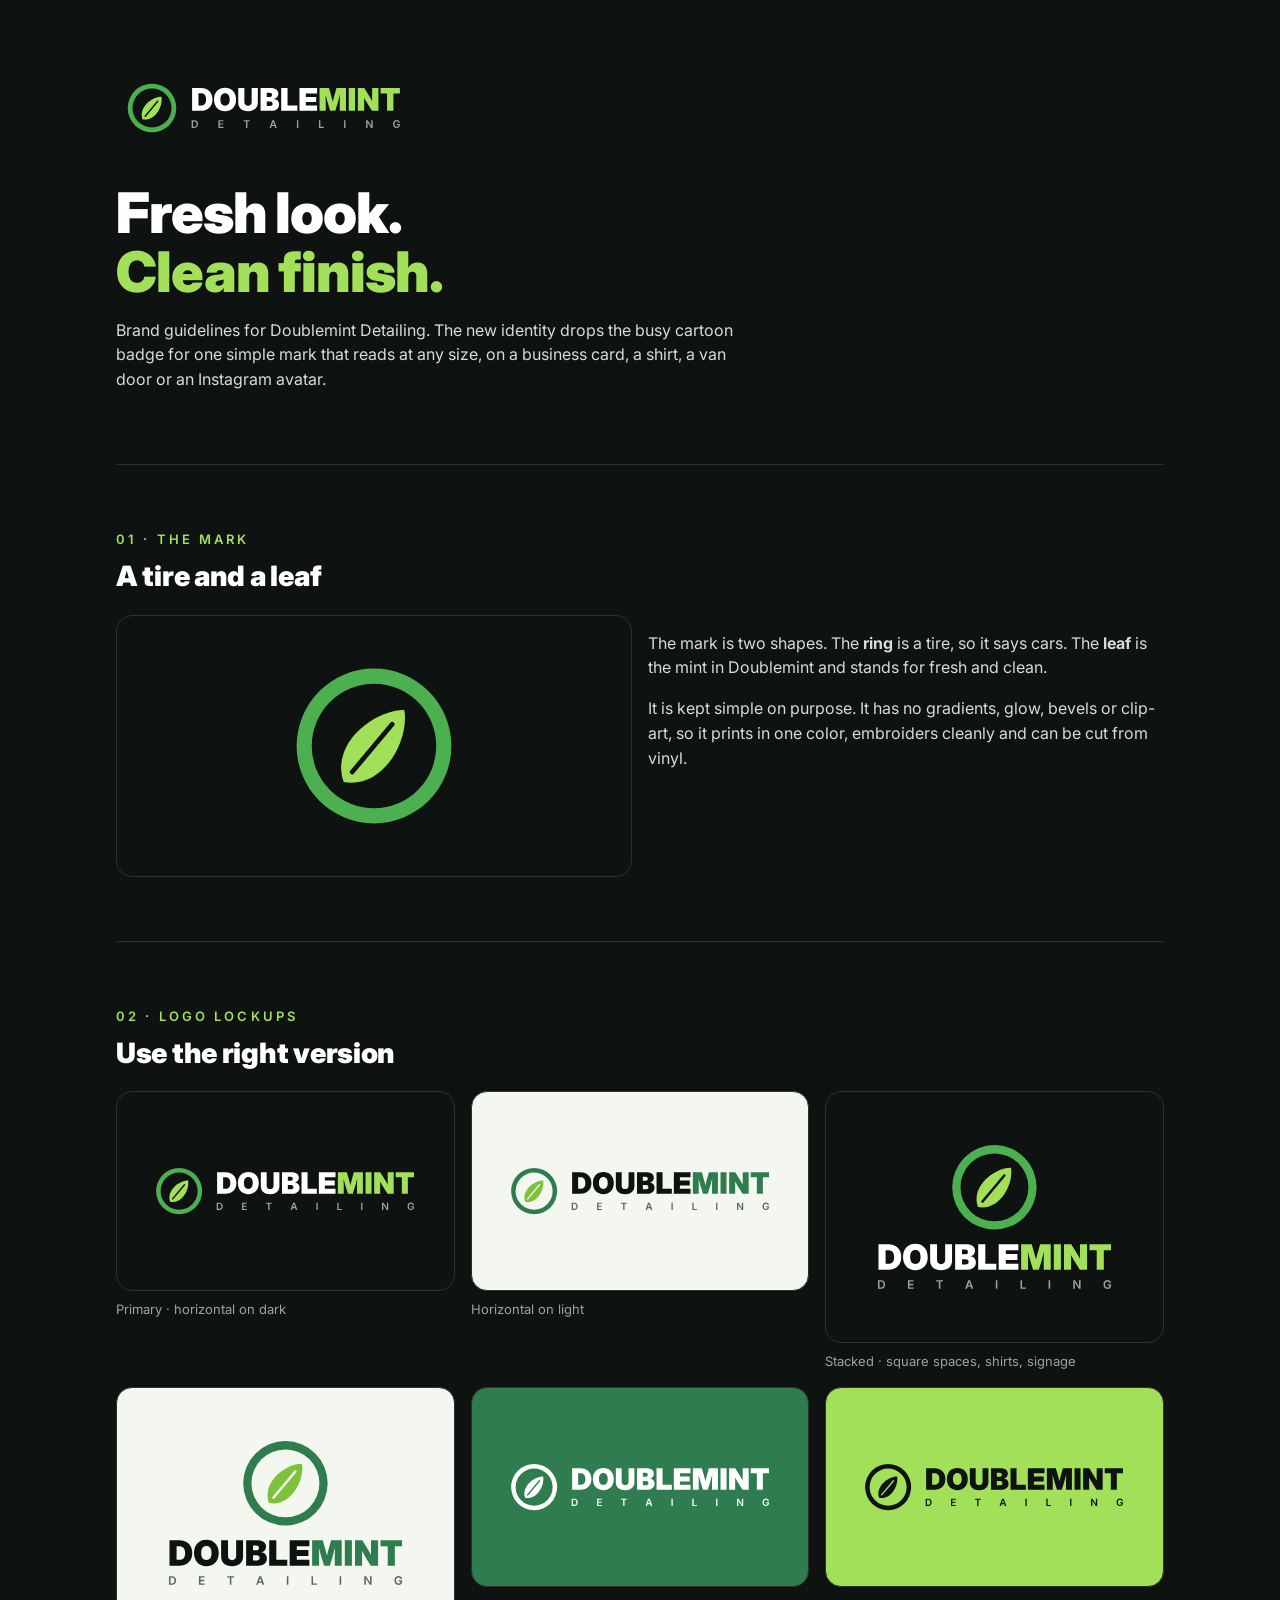
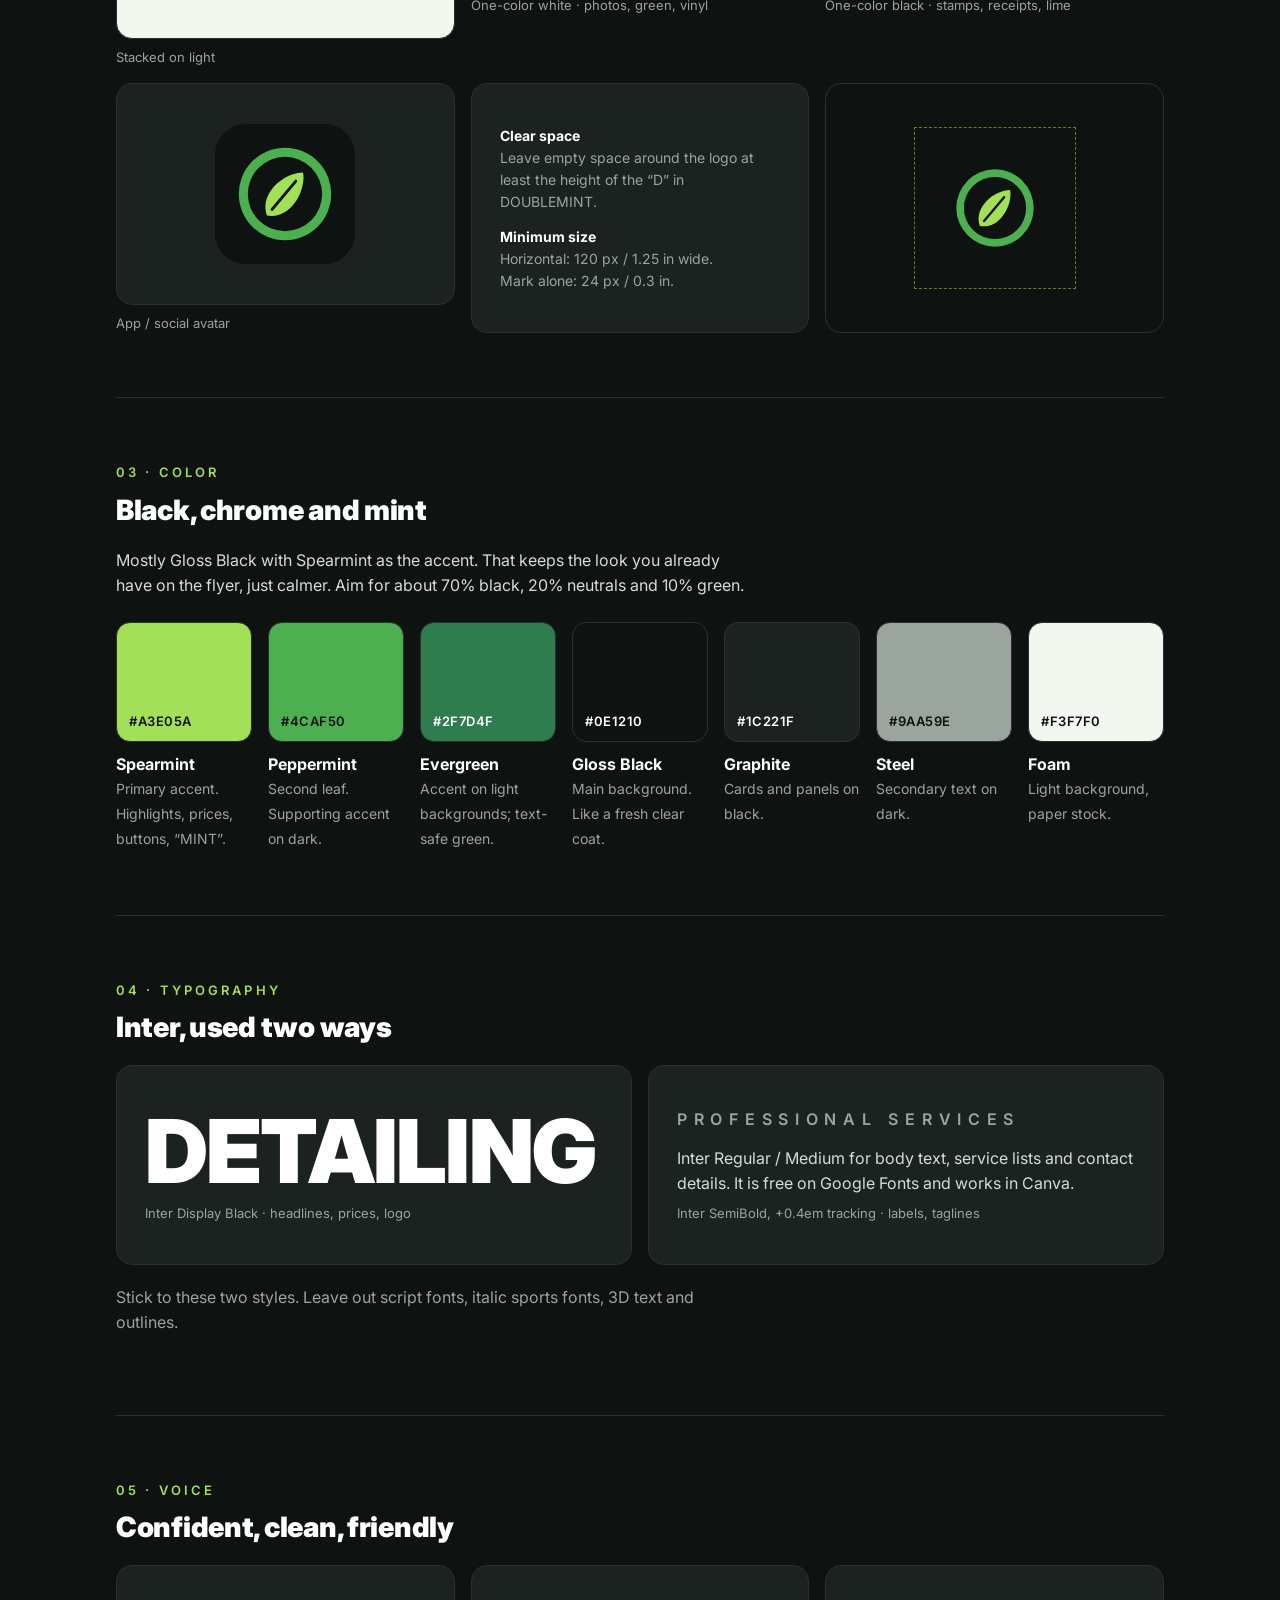
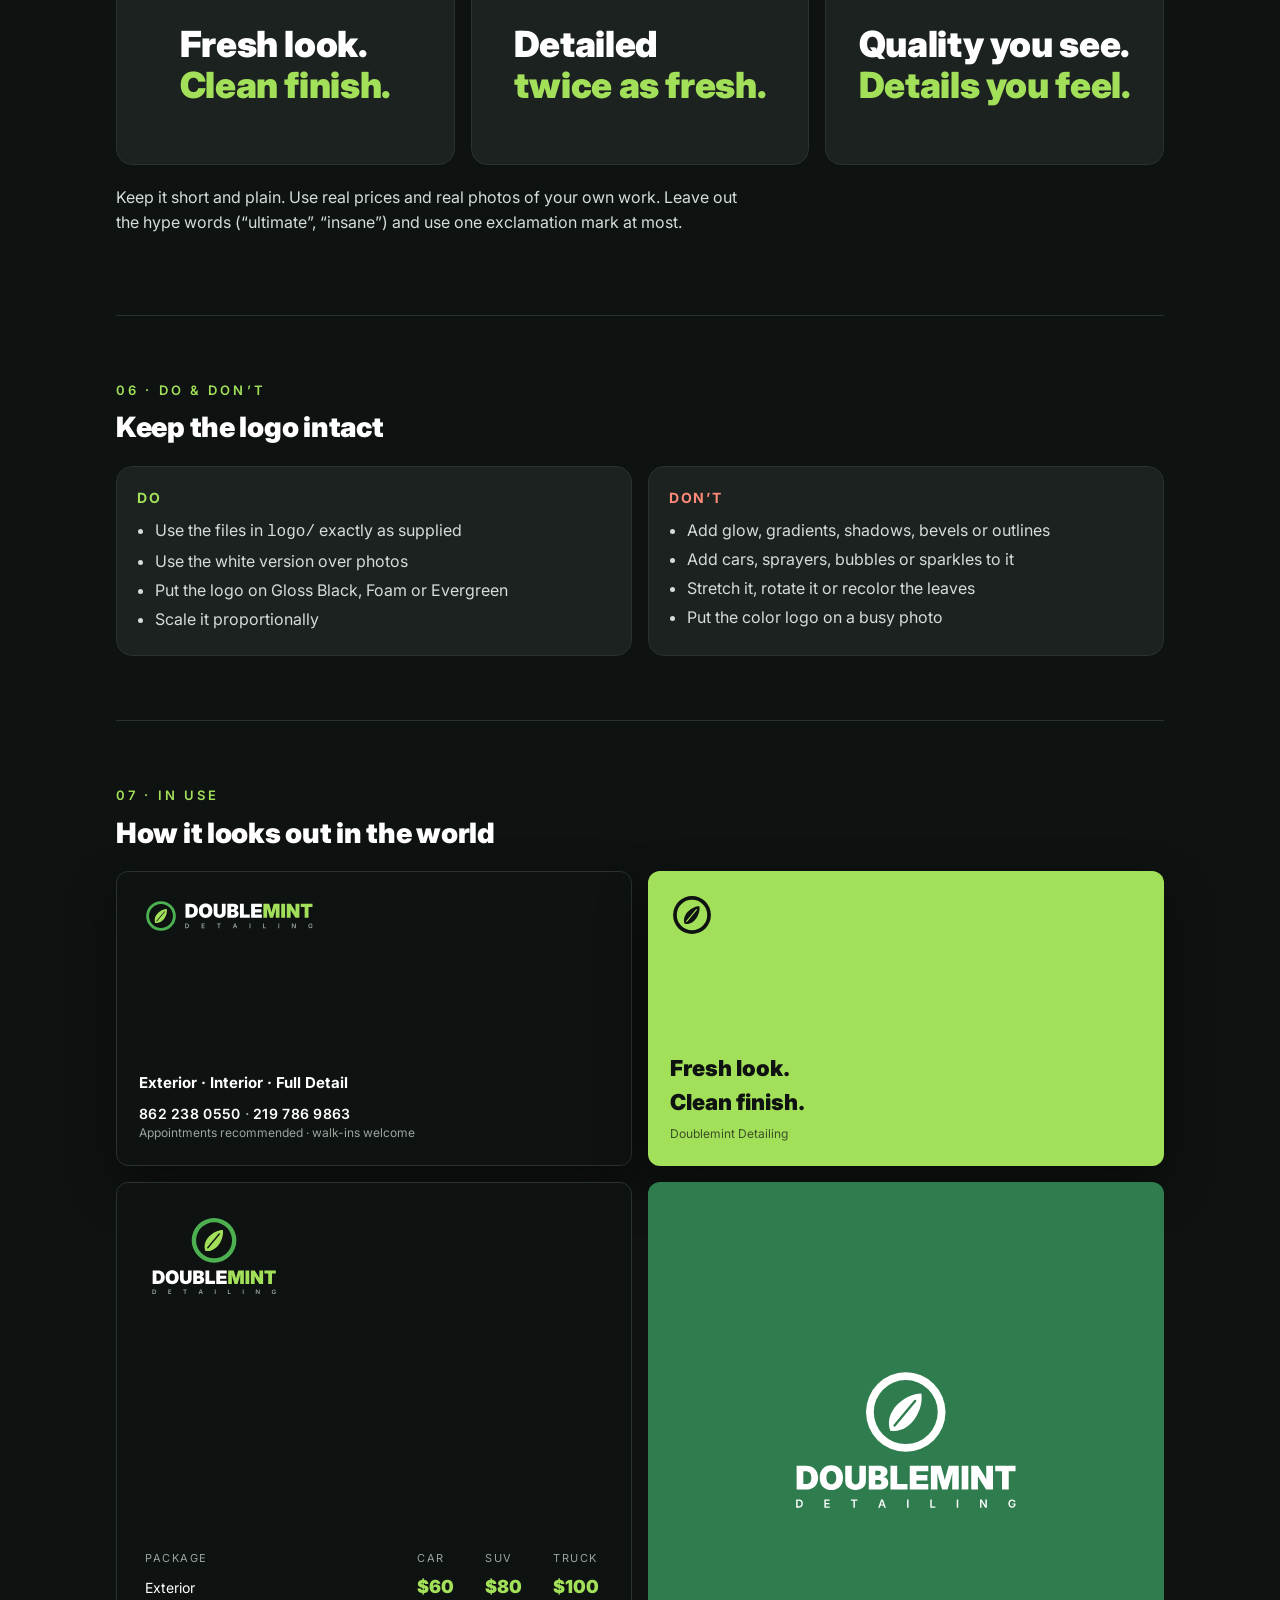
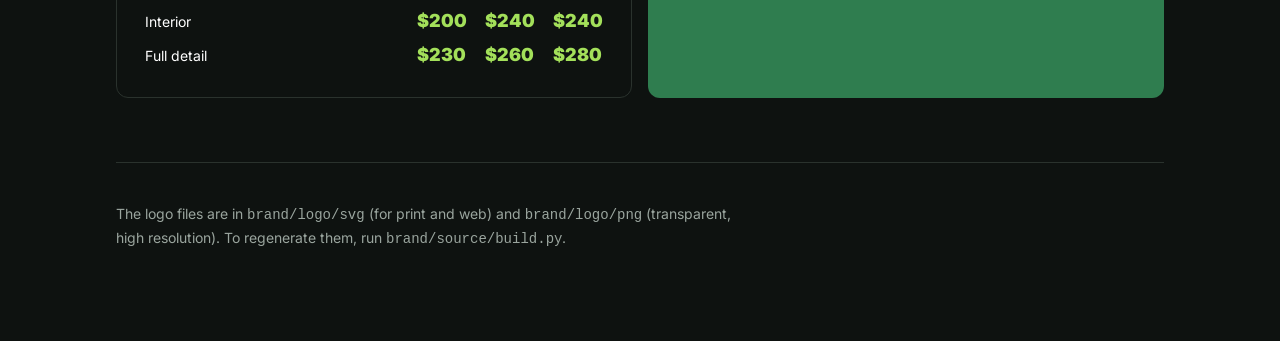
==== commit 2b281f5e: "Simplify mark to a tire ring with a single leaf Drop the spokes, hub and sparkle. The mark is now tw" ====
--- a/brand/brand-guide.html
+++ b/brand/brand-guide.html
@@ -43,156 +43,105 @@
 </style></head><body><main>
 
 <header>
-<svg style="height:72px;width:auto;max-width:100%;display:block" xmlns="http://www.w3.org/2000/svg" viewBox="0 0 606.8 147.5"><title>Doublemint Detailing</title><g transform="translate(24 24) scale(1.070369623655914) translate(-3.5 -3.5)">
+<svg style="height:72px;width:auto;max-width:100%;display:block" xmlns="http://www.w3.org/2000/svg" viewBox="0 0 606.8 147.5"><title>Doublemint Detailing</title><g transform="translate(24 24) scale(1.0820040760869565) translate(-4 -4)">
 <mask id="m-h-dark-1" maskUnits="userSpaceOnUse" x="0" y="0" width="100" height="100">
-<rect width="100" height="100" fill="#fff"/><path d="M0,-4.56 L0,-21.09" transform="translate(50 50) rotate(0.0) translate(0 -9.8)" fill="none" stroke="#000" stroke-width="1.7" stroke-linecap="round"/><path d="M0,-4.56 L0,-21.09" transform="translate(50 50) rotate(72.0) translate(0 -9.8)" fill="none" stroke="#000" stroke-width="1.7" stroke-linecap="round"/><path d="M0,-4.56 L0,-21.09" transform="translate(50 50) rotate(144.0) translate(0 -9.8)" fill="none" stroke="#000" stroke-width="1.7" stroke-linecap="round"/><path d="M0,-4.56 L0,-21.09" transform="translate(50 50) rotate(216.0) translate(0 -9.8)" fill="none" stroke="#000" stroke-width="1.7" stroke-linecap="round"/><path d="M0,-4.56 L0,-21.09" transform="translate(50 50) rotate(288.0) translate(0 -9.8)" fill="none" stroke="#000" stroke-width="1.7" stroke-linecap="round"/>
-<path d="M83.5,1.8000000000000007 C86.146,13.854 86.146,13.854 98.2,16.5 C86.146,19.146 86.146,19.146 83.5,31.2 C80.854,19.146 80.854,19.146 68.8,16.5 C80.854,13.854 80.854,13.854 83.5,1.8000000000000007Z" fill="#000"/>
-<circle cx="50" cy="50" r="2.6" fill="#000"/>
-</mask>
-<g mask="url(#m-h-dark-1)">
-<path d="M4,50 a46,46 0 1,0 92,0 a46,46 0 1,0 -92,0ZM15,50 a35,35 0 1,0 70,0 a35,35 0 1,0 -70,0Z" fill-rule="evenodd" fill="#4CAF50"/>
-<circle cx="50" cy="50" r="31.4" fill="none" stroke="#A3E05A" stroke-width="1.8"/>
-<g fill="#A3E05A"><path d="M0,0 C10.54,-4.56 7.14,-19.95 0,-28.50 C-7.14,-19.95 -10.54,-4.56 0,0Z" transform="translate(50 50) rotate(0.0) translate(0 -9.8)"/><path d="M0,0 C10.54,-4.56 7.14,-19.95 0,-28.50 C-7.14,-19.95 -10.54,-4.56 0,0Z" transform="translate(50 50) rotate(72.0) translate(0 -9.8)"/><path d="M0,0 C10.54,-4.56 7.14,-19.95 0,-28.50 C-7.14,-19.95 -10.54,-4.56 0,0Z" transform="translate(50 50) rotate(144.0) translate(0 -9.8)"/><path d="M0,0 C10.54,-4.56 7.14,-19.95 0,-28.50 C-7.14,-19.95 -10.54,-4.56 0,0Z" transform="translate(50 50) rotate(216.0) translate(0 -9.8)"/><path d="M0,0 C10.54,-4.56 7.14,-19.95 0,-28.50 C-7.14,-19.95 -10.54,-4.56 0,0Z" transform="translate(50 50) rotate(288.0) translate(0 -9.8)"/><circle cx="50" cy="50" r="8"/></g>
-</g>
-<path d="M83.5,5.0 C85.57,14.43 85.57,14.43 95.0,16.5 C85.57,18.57 85.57,18.57 83.5,28.0 C81.43,18.57 81.43,18.57 72.0,16.5 C81.43,14.43 81.43,14.43 83.5,5.0Z" fill="#A3E05A"/>
+<rect width="100" height="100" fill="#fff"/>
+<path d="M0,20.16 L0,-16.80" transform="translate(50 50) rotate(40)" stroke="#000" stroke-width="2.8" stroke-linecap="round"/>
+</mask>
+<path d="M4,50 a46,46 0 1,0 92,0 a46,46 0 1,0 -92,0ZM13,50 a37,37 0 1,0 74,0 a37,37 0 1,0 -74,0Z" fill-rule="evenodd" fill="#4CAF50"/>
+<g mask="url(#m-h-dark-1)"><path d="M0,28.0 C21.08,15.68 13.60,-16.80 0,-28.0 C-13.60,-16.80 -21.08,15.68 0,28.0Z" transform="translate(50 50) rotate(40)" fill="#A3E05A"/></g>
 </g><path d="M174.0951875 79.5378125C188.4389375 79.5378125 197.6576875 70.4128125 197.6576875 56.2878125C197.6576875 42.1315625 188.2826875 32.9753125 173.9076875 32.9753125H155.9076875V79.5378125ZM168.9076875 68.7878125V43.7253125H173.0951875C180.9389375 43.7253125 184.5326875 47.7565625 184.5326875 56.2878125C184.5326875 64.7565625 181.0639375 68.7878125 173.4701875 68.7878125ZM223.4226875 80.2878125C236.0789375 80.2878125 246.0476875 71.8190625 246.0476875 56.2878125C246.0476875 40.7253125 236.0789375 32.2253125 223.4226875 32.2253125C210.7039375 32.2253125 200.7976875 40.7253125 200.7976875 56.2878125C200.7976875 71.7253125 210.7039375 80.2878125 223.4226875 80.2878125ZM223.4226875 69.0378125C217.3289375 69.0378125 213.9226875 64.3190625 213.9226875 56.2878125C213.9226875 48.2253125 217.3289375 43.4753125 223.4226875 43.4753125C229.5476875 43.4753125 232.9226875 48.2253125 232.9226875 56.2878125C232.9226875 64.3190625 229.5476875 69.0378125 223.4226875 69.0378125ZM270.50018750000004 80.2878125C282.65643750000004 80.2878125 290.56268750000004 73.4753125 290.56268750000004 62.9753125V32.9753125H277.93768750000004V61.9128125C277.93768750000004 66.2565625 274.87518750000004 69.3503125 270.50018750000004 69.3503125C266.18768750000004 69.3503125 263.06268750000004 66.2253125 263.06268750000004 61.9128125V32.9753125H250.4376875V62.9753125C250.4376875 73.5065625 258.31268750000004 80.2878125 270.50018750000004 80.2878125ZM296.2026875 79.5378125H318.1401875C328.2339375 79.5378125 334.2026875 73.9753125 334.2026875 66.3503125C334.2026875 59.7878125 329.6401875 55.2878125 323.6401875 55.0690625V55.0065625C329.0464375 53.9753125 332.6401875 50.0065625 332.6401875 44.6003125C332.6401875 37.8190625 327.0151875 32.9753125 316.3901875 32.9753125H296.2026875ZM308.8276875 69.7878125V60.6003125H315.7026875C318.8589375 60.6003125 320.8901875 62.4128125 320.8901875 65.1940625C320.8901875 67.9753125 318.8589375 69.7878125 315.7026875 69.7878125ZM308.8276875 51.4128125V42.7253125H314.9214375C317.7964375 42.7253125 319.6401875 44.4440625 319.6401875 47.0690625C319.6401875 49.6940625 317.7964375 51.4128125 314.9214375 51.4128125ZM338.4364375 79.5378125H371.4989375V68.5378125H351.4364375V32.9753125H338.4364375ZM375.8889375 79.5378125H411.9514375V68.5378125H388.8889375V61.6003125H410.1701875V50.9753125H388.8889375V43.9753125H411.9514375V32.9753125H375.8889375Z" fill="#FFFFFF"/><path d="M416.9664375 79.5378125H429.7164375V61.5378125C429.7164375 58.5378125 429.4664375 52.5690625 429.3101875 46.8190625C430.8101875 52.5065625 432.3726875 58.3815625 433.3414375 61.5378125L438.8414375 79.5378125H449.3414375L454.7476875 61.5378125C455.7164375 58.2565625 457.3414375 52.1003125 458.8101875 46.2565625C458.6851875 52.1628125 458.4039375 58.4128125 458.4039375 61.5378125V79.5378125H471.1539375V32.9753125H451.6851875L447.5601875 47.5378125C446.6539375 50.6940625 445.2789375 56.1003125 444.0914375 60.8815625C442.9039375 56.1003125 441.4976875 50.6940625 440.5914375 47.5378125L436.4039375 32.9753125H416.9664375ZM489.79393749999997 32.9753125H476.79393749999997V79.5378125H489.79393749999997ZM495.43393749999996 79.5378125H508.43393749999996V62.5378125C508.43393749999996 60.6628125 508.43393749999996 57.0065625 508.27768749999996 52.8190625C510.46518749999996 56.8503125 512.5276875 60.4440625 513.8401875 62.5378125L524.4339375 79.5378125H537.6839375V32.9753125H524.6839375V50.0378125C524.6839375 52.2565625 524.7151875 56.0378125 524.8401875 59.8190625C523.0276875 56.4753125 521.1214375 53.0065625 520.0276875 51.2565625L508.68393749999996 32.9753125H495.43393749999996ZM542.0739374999999 43.9753125H555.3239374999999V79.5378125H568.3239374999999V43.9753125H581.5739374999999V32.9753125H542.0739374999999Z" fill="#A3E05A"/><path d="M160.3564375 114.5690625C165.18018750000002 114.5690625 168.0170625 111.5834375 168.0170625 106.6321875C168.0170625 101.7128125 165.18018750000002 98.7378125 160.46268750000002 98.7378125H155.0014375V114.5690625ZM157.8383125 112.1146875V101.1921875H160.2926875C163.53331250000002 101.1921875 165.2226875 103.0090625 165.2226875 106.6321875C165.2226875 110.2871875 163.53331250000002 112.1146875 160.2183125 112.1146875ZM209.8605 114.5690625H220.188V112.1784375H212.697375V107.7584375H219.593V105.3996875H212.697375V101.1284375H220.1455V98.7378125H209.8605ZM261.46831249999997 101.1284375H266.3558125V114.5690625H269.1926875V101.1284375H274.06956249999996V98.7378125H261.46831249999997ZM314.62737500000003 114.5690625H317.72987500000005L319.02612500000004 110.6484375H324.94425L326.293625 114.5690625H329.40675000000005L323.75425 98.7378125H320.152375ZM319.7805 108.3640625 320.449875 106.3453125C320.88550000000004 104.9321875 321.363625 103.1578125 321.92675 100.9478125C322.51112500000005 103.1365625 323.01050000000004 104.88968750000001 323.478 106.3453125L324.168625 108.3640625ZM373.50268750000004 98.7378125H370.6658125V114.5690625H373.50268750000004ZM415.834875 114.5690625H425.663V112.1784375H418.67175000000003V98.7378125H415.834875ZM470.12018750000004 98.7378125H467.2833125V114.5690625H470.12018750000004ZM512.4523750000001 114.5690625H515.3423750000001V106.7065625C515.3423750000001 105.8246875 515.24675 104.1565625 515.1405 102.2015625C516.203 104.2628125 516.798 105.3890625 517.62675 106.7171875L522.567375 114.5690625H525.78675V98.7378125H522.907375V107.0465625C522.907375 108.0134375 522.971125 109.6178125 523.0773750000001 111.1478125C522.38675 109.5646875 521.696125 108.3640625 521.133 107.4609375L515.661125 98.7378125H512.4523750000001ZM574.9508125 114.7815625C578.8608125000001 114.7815625 581.6658125 112.2634375 581.6658125 108.1940625V106.2921875H575.2589375V108.5234375H578.9139375C578.8608125000001 110.7971875 577.3414375 112.2421875 574.9614375 112.2421875C572.2945625 112.2421875 570.4670625 110.23406250000001 570.4670625 106.6534375C570.4670625 103.0621875 572.3370625 101.0646875 574.8976875 101.0646875C576.8208125 101.0646875 578.1170625 102.1059375 578.6270625 103.7953125H581.5276875000001C581.0389375 100.6821875 578.3508125 98.5253125 574.8658125000001 98.5253125C570.7220625 98.5253125 567.6195625 101.5746875 567.6195625 106.6746875C567.6195625 111.6790625 570.5839375 114.7815625 574.9508125 114.7815625Z" fill="#9AA59E"/></svg>
 <h1>Fresh look.<br><em>Clean finish.</em></h1>
 <p>Brand guidelines for Doublemint Detailing. The new identity drops the busy cartoon badge for one simple mark that reads at any size, on a business card, a shirt, a van door or an Instagram avatar.</p>
 </header>
 
 <section>
-<h2>01 · The mark</h2><h3>A wheel made of mint</h3>
-<div class="grid g2">
-<div class="tile dark"><svg style="height:180px;width:auto;max-width:100%;display:block" xmlns="http://www.w3.org/2000/svg" viewBox="0 0 345.6 345.6"><title>Doublemint Detailing</title><g transform="translate(24 24) scale(3.2) translate(-3.5 -3.5)">
+<h2>01 · The mark</h2><h3>A tire and a leaf</h3>
+<div class="grid g2">
+<div class="tile dark"><svg style="height:180px;width:auto;max-width:100%;display:block" xmlns="http://www.w3.org/2000/svg" viewBox="0 0 342.4 342.4"><title>Doublemint Detailing</title><g transform="translate(24 24) scale(3.2) translate(-4 -4)">
 <mask id="m-m-dark-2" maskUnits="userSpaceOnUse" x="0" y="0" width="100" height="100">
-<rect width="100" height="100" fill="#fff"/><path d="M0,-4.56 L0,-21.09" transform="translate(50 50) rotate(0.0) translate(0 -9.8)" fill="none" stroke="#000" stroke-width="1.7" stroke-linecap="round"/><path d="M0,-4.56 L0,-21.09" transform="translate(50 50) rotate(72.0) translate(0 -9.8)" fill="none" stroke="#000" stroke-width="1.7" stroke-linecap="round"/><path d="M0,-4.56 L0,-21.09" transform="translate(50 50) rotate(144.0) translate(0 -9.8)" fill="none" stroke="#000" stroke-width="1.7" stroke-linecap="round"/><path d="M0,-4.56 L0,-21.09" transform="translate(50 50) rotate(216.0) translate(0 -9.8)" fill="none" stroke="#000" stroke-width="1.7" stroke-linecap="round"/><path d="M0,-4.56 L0,-21.09" transform="translate(50 50) rotate(288.0) translate(0 -9.8)" fill="none" stroke="#000" stroke-width="1.7" stroke-linecap="round"/>
-<path d="M83.5,1.8000000000000007 C86.146,13.854 86.146,13.854 98.2,16.5 C86.146,19.146 86.146,19.146 83.5,31.2 C80.854,19.146 80.854,19.146 68.8,16.5 C80.854,13.854 80.854,13.854 83.5,1.8000000000000007Z" fill="#000"/>
-<circle cx="50" cy="50" r="2.6" fill="#000"/>
-</mask>
-<g mask="url(#m-m-dark-2)">
-<path d="M4,50 a46,46 0 1,0 92,0 a46,46 0 1,0 -92,0ZM15,50 a35,35 0 1,0 70,0 a35,35 0 1,0 -70,0Z" fill-rule="evenodd" fill="#4CAF50"/>
-<circle cx="50" cy="50" r="31.4" fill="none" stroke="#A3E05A" stroke-width="1.8"/>
-<g fill="#A3E05A"><path d="M0,0 C10.54,-4.56 7.14,-19.95 0,-28.50 C-7.14,-19.95 -10.54,-4.56 0,0Z" transform="translate(50 50) rotate(0.0) translate(0 -9.8)"/><path d="M0,0 C10.54,-4.56 7.14,-19.95 0,-28.50 C-7.14,-19.95 -10.54,-4.56 0,0Z" transform="translate(50 50) rotate(72.0) translate(0 -9.8)"/><path d="M0,0 C10.54,-4.56 7.14,-19.95 0,-28.50 C-7.14,-19.95 -10.54,-4.56 0,0Z" transform="translate(50 50) rotate(144.0) translate(0 -9.8)"/><path d="M0,0 C10.54,-4.56 7.14,-19.95 0,-28.50 C-7.14,-19.95 -10.54,-4.56 0,0Z" transform="translate(50 50) rotate(216.0) translate(0 -9.8)"/><path d="M0,0 C10.54,-4.56 7.14,-19.95 0,-28.50 C-7.14,-19.95 -10.54,-4.56 0,0Z" transform="translate(50 50) rotate(288.0) translate(0 -9.8)"/><circle cx="50" cy="50" r="8"/></g>
-</g>
-<path d="M83.5,5.0 C85.57,14.43 85.57,14.43 95.0,16.5 C85.57,18.57 85.57,18.57 83.5,28.0 C81.43,18.57 81.43,18.57 72.0,16.5 C81.43,14.43 81.43,14.43 83.5,5.0Z" fill="#A3E05A"/>
+<rect width="100" height="100" fill="#fff"/>
+<path d="M0,20.16 L0,-16.80" transform="translate(50 50) rotate(40)" stroke="#000" stroke-width="2.8" stroke-linecap="round"/>
+</mask>
+<path d="M4,50 a46,46 0 1,0 92,0 a46,46 0 1,0 -92,0ZM13,50 a37,37 0 1,0 74,0 a37,37 0 1,0 -74,0Z" fill-rule="evenodd" fill="#4CAF50"/>
+<g mask="url(#m-m-dark-2)"><path d="M0,28.0 C21.08,15.68 13.60,-16.80 0,-28.0 C-13.60,-16.80 -21.08,15.68 0,28.0Z" transform="translate(50 50) rotate(40)" fill="#A3E05A"/></g>
 </g></svg></div>
-<div><p>The mark is a <b>wheel</b>, the one shape everyone links to cars. The tire, rim and hub are drawn like a five-spoke alloy, and every spoke is a <b>mint leaf</b>. The sparkle on the tire is the shine you get after a detail.</p>
-<p>The tire and the leaves are two different greens: <b>double</b> mint, inside and out.</p>
-<p>The shape is flat and symmetrical on purpose. It has no gradients, glow, bevels or clip-art, so it prints in one color, embroiders cleanly and can be cut from vinyl.</p></div>
+<div><p>The mark is two shapes. The <b>ring</b> is a tire, so it says cars. The <b>leaf</b> is the mint in Doublemint and stands for fresh and clean.</p>
+<p>It is kept simple on purpose. It has no gradients, glow, bevels or clip-art, so it prints in one color, embroiders cleanly and can be cut from vinyl.</p></div>
 </div>
 </section>
 
 <section>
 <h2>02 · Logo lockups</h2><h3>Use the right version</h3>
 <div class="grid g2">
-<div><div class="tile dark"><svg style="width:100%;height:auto;max-width:100%;display:block" xmlns="http://www.w3.org/2000/svg" viewBox="0 0 606.8 147.5"><title>Doublemint Detailing</title><g transform="translate(24 24) scale(1.070369623655914) translate(-3.5 -3.5)">
+<div><div class="tile dark"><svg style="width:100%;height:auto;max-width:100%;display:block" xmlns="http://www.w3.org/2000/svg" viewBox="0 0 606.8 147.5"><title>Doublemint Detailing</title><g transform="translate(24 24) scale(1.0820040760869565) translate(-4 -4)">
 <mask id="m-h-dark-3" maskUnits="userSpaceOnUse" x="0" y="0" width="100" height="100">
-<rect width="100" height="100" fill="#fff"/><path d="M0,-4.56 L0,-21.09" transform="translate(50 50) rotate(0.0) translate(0 -9.8)" fill="none" stroke="#000" stroke-width="1.7" stroke-linecap="round"/><path d="M0,-4.56 L0,-21.09" transform="translate(50 50) rotate(72.0) translate(0 -9.8)" fill="none" stroke="#000" stroke-width="1.7" stroke-linecap="round"/><path d="M0,-4.56 L0,-21.09" transform="translate(50 50) rotate(144.0) translate(0 -9.8)" fill="none" stroke="#000" stroke-width="1.7" stroke-linecap="round"/><path d="M0,-4.56 L0,-21.09" transform="translate(50 50) rotate(216.0) translate(0 -9.8)" fill="none" stroke="#000" stroke-width="1.7" stroke-linecap="round"/><path d="M0,-4.56 L0,-21.09" transform="translate(50 50) rotate(288.0) translate(0 -9.8)" fill="none" stroke="#000" stroke-width="1.7" stroke-linecap="round"/>
-<path d="M83.5,1.8000000000000007 C86.146,13.854 86.146,13.854 98.2,16.5 C86.146,19.146 86.146,19.146 83.5,31.2 C80.854,19.146 80.854,19.146 68.8,16.5 C80.854,13.854 80.854,13.854 83.5,1.8000000000000007Z" fill="#000"/>
-<circle cx="50" cy="50" r="2.6" fill="#000"/>
-</mask>
-<g mask="url(#m-h-dark-3)">
-<path d="M4,50 a46,46 0 1,0 92,0 a46,46 0 1,0 -92,0ZM15,50 a35,35 0 1,0 70,0 a35,35 0 1,0 -70,0Z" fill-rule="evenodd" fill="#4CAF50"/>
-<circle cx="50" cy="50" r="31.4" fill="none" stroke="#A3E05A" stroke-width="1.8"/>
-<g fill="#A3E05A"><path d="M0,0 C10.54,-4.56 7.14,-19.95 0,-28.50 C-7.14,-19.95 -10.54,-4.56 0,0Z" transform="translate(50 50) rotate(0.0) translate(0 -9.8)"/><path d="M0,0 C10.54,-4.56 7.14,-19.95 0,-28.50 C-7.14,-19.95 -10.54,-4.56 0,0Z" transform="translate(50 50) rotate(72.0) translate(0 -9.8)"/><path d="M0,0 C10.54,-4.56 7.14,-19.95 0,-28.50 C-7.14,-19.95 -10.54,-4.56 0,0Z" transform="translate(50 50) rotate(144.0) translate(0 -9.8)"/><path d="M0,0 C10.54,-4.56 7.14,-19.95 0,-28.50 C-7.14,-19.95 -10.54,-4.56 0,0Z" transform="translate(50 50) rotate(216.0) translate(0 -9.8)"/><path d="M0,0 C10.54,-4.56 7.14,-19.95 0,-28.50 C-7.14,-19.95 -10.54,-4.56 0,0Z" transform="translate(50 50) rotate(288.0) translate(0 -9.8)"/><circle cx="50" cy="50" r="8"/></g>
-</g>
-<path d="M83.5,5.0 C85.57,14.43 85.57,14.43 95.0,16.5 C85.57,18.57 85.57,18.57 83.5,28.0 C81.43,18.57 81.43,18.57 72.0,16.5 C81.43,14.43 81.43,14.43 83.5,5.0Z" fill="#A3E05A"/>
+<rect width="100" height="100" fill="#fff"/>
+<path d="M0,20.16 L0,-16.80" transform="translate(50 50) rotate(40)" stroke="#000" stroke-width="2.8" stroke-linecap="round"/>
+</mask>
+<path d="M4,50 a46,46 0 1,0 92,0 a46,46 0 1,0 -92,0ZM13,50 a37,37 0 1,0 74,0 a37,37 0 1,0 -74,0Z" fill-rule="evenodd" fill="#4CAF50"/>
+<g mask="url(#m-h-dark-3)"><path d="M0,28.0 C21.08,15.68 13.60,-16.80 0,-28.0 C-13.60,-16.80 -21.08,15.68 0,28.0Z" transform="translate(50 50) rotate(40)" fill="#A3E05A"/></g>
 </g><path d="M174.0951875 79.5378125C188.4389375 79.5378125 197.6576875 70.4128125 197.6576875 56.2878125C197.6576875 42.1315625 188.2826875 32.9753125 173.9076875 32.9753125H155.9076875V79.5378125ZM168.9076875 68.7878125V43.7253125H173.0951875C180.9389375 43.7253125 184.5326875 47.7565625 184.5326875 56.2878125C184.5326875 64.7565625 181.0639375 68.7878125 173.4701875 68.7878125ZM223.4226875 80.2878125C236.0789375 80.2878125 246.0476875 71.8190625 246.0476875 56.2878125C246.0476875 40.7253125 236.0789375 32.2253125 223.4226875 32.2253125C210.7039375 32.2253125 200.7976875 40.7253125 200.7976875 56.2878125C200.7976875 71.7253125 210.7039375 80.2878125 223.4226875 80.2878125ZM223.4226875 69.0378125C217.3289375 69.0378125 213.9226875 64.3190625 213.9226875 56.2878125C213.9226875 48.2253125 217.3289375 43.4753125 223.4226875 43.4753125C229.5476875 43.4753125 232.9226875 48.2253125 232.9226875 56.2878125C232.9226875 64.3190625 229.5476875 69.0378125 223.4226875 69.0378125ZM270.50018750000004 80.2878125C282.65643750000004 80.2878125 290.56268750000004 73.4753125 290.56268750000004 62.9753125V32.9753125H277.93768750000004V61.9128125C277.93768750000004 66.2565625 274.87518750000004 69.3503125 270.50018750000004 69.3503125C266.18768750000004 69.3503125 263.06268750000004 66.2253125 263.06268750000004 61.9128125V32.9753125H250.4376875V62.9753125C250.4376875 73.5065625 258.31268750000004 80.2878125 270.50018750000004 80.2878125ZM296.2026875 79.5378125H318.1401875C328.2339375 79.5378125 334.2026875 73.9753125 334.2026875 66.3503125C334.2026875 59.7878125 329.6401875 55.2878125 323.6401875 55.0690625V55.0065625C329.0464375 53.9753125 332.6401875 50.0065625 332.6401875 44.6003125C332.6401875 37.8190625 327.0151875 32.9753125 316.3901875 32.9753125H296.2026875ZM308.8276875 69.7878125V60.6003125H315.7026875C318.8589375 60.6003125 320.8901875 62.4128125 320.8901875 65.1940625C320.8901875 67.9753125 318.8589375 69.7878125 315.7026875 69.7878125ZM308.8276875 51.4128125V42.7253125H314.9214375C317.7964375 42.7253125 319.6401875 44.4440625 319.6401875 47.0690625C319.6401875 49.6940625 317.7964375 51.4128125 314.9214375 51.4128125ZM338.4364375 79.5378125H371.4989375V68.5378125H351.4364375V32.9753125H338.4364375ZM375.8889375 79.5378125H411.9514375V68.5378125H388.8889375V61.6003125H410.1701875V50.9753125H388.8889375V43.9753125H411.9514375V32.9753125H375.8889375Z" fill="#FFFFFF"/><path d="M416.9664375 79.5378125H429.7164375V61.5378125C429.7164375 58.5378125 429.4664375 52.5690625 429.3101875 46.8190625C430.8101875 52.5065625 432.3726875 58.3815625 433.3414375 61.5378125L438.8414375 79.5378125H449.3414375L454.7476875 61.5378125C455.7164375 58.2565625 457.3414375 52.1003125 458.8101875 46.2565625C458.6851875 52.1628125 458.4039375 58.4128125 458.4039375 61.5378125V79.5378125H471.1539375V32.9753125H451.6851875L447.5601875 47.5378125C446.6539375 50.6940625 445.2789375 56.1003125 444.0914375 60.8815625C442.9039375 56.1003125 441.4976875 50.6940625 440.5914375 47.5378125L436.4039375 32.9753125H416.9664375ZM489.79393749999997 32.9753125H476.79393749999997V79.5378125H489.79393749999997ZM495.43393749999996 79.5378125H508.43393749999996V62.5378125C508.43393749999996 60.6628125 508.43393749999996 57.0065625 508.27768749999996 52.8190625C510.46518749999996 56.8503125 512.5276875 60.4440625 513.8401875 62.5378125L524.4339375 79.5378125H537.6839375V32.9753125H524.6839375V50.0378125C524.6839375 52.2565625 524.7151875 56.0378125 524.8401875 59.8190625C523.0276875 56.4753125 521.1214375 53.0065625 520.0276875 51.2565625L508.68393749999996 32.9753125H495.43393749999996ZM542.0739374999999 43.9753125H555.3239374999999V79.5378125H568.3239374999999V43.9753125H581.5739374999999V32.9753125H542.0739374999999Z" fill="#A3E05A"/><path d="M160.3564375 114.5690625C165.18018750000002 114.5690625 168.0170625 111.5834375 168.0170625 106.6321875C168.0170625 101.7128125 165.18018750000002 98.7378125 160.46268750000002 98.7378125H155.0014375V114.5690625ZM157.8383125 112.1146875V101.1921875H160.2926875C163.53331250000002 101.1921875 165.2226875 103.0090625 165.2226875 106.6321875C165.2226875 110.2871875 163.53331250000002 112.1146875 160.2183125 112.1146875ZM209.8605 114.5690625H220.188V112.1784375H212.697375V107.7584375H219.593V105.3996875H212.697375V101.1284375H220.1455V98.7378125H209.8605ZM261.46831249999997 101.1284375H266.3558125V114.5690625H269.1926875V101.1284375H274.06956249999996V98.7378125H261.46831249999997ZM314.62737500000003 114.5690625H317.72987500000005L319.02612500000004 110.6484375H324.94425L326.293625 114.5690625H329.40675000000005L323.75425 98.7378125H320.152375ZM319.7805 108.3640625 320.449875 106.3453125C320.88550000000004 104.9321875 321.363625 103.1578125 321.92675 100.9478125C322.51112500000005 103.1365625 323.01050000000004 104.88968750000001 323.478 106.3453125L324.168625 108.3640625ZM373.50268750000004 98.7378125H370.6658125V114.5690625H373.50268750000004ZM415.834875 114.5690625H425.663V112.1784375H418.67175000000003V98.7378125H415.834875ZM470.12018750000004 98.7378125H467.2833125V114.5690625H470.12018750000004ZM512.4523750000001 114.5690625H515.3423750000001V106.7065625C515.3423750000001 105.8246875 515.24675 104.1565625 515.1405 102.2015625C516.203 104.2628125 516.798 105.3890625 517.62675 106.7171875L522.567375 114.5690625H525.78675V98.7378125H522.907375V107.0465625C522.907375 108.0134375 522.971125 109.6178125 523.0773750000001 111.1478125C522.38675 109.5646875 521.696125 108.3640625 521.133 107.4609375L515.661125 98.7378125H512.4523750000001ZM574.9508125 114.7815625C578.8608125000001 114.7815625 581.6658125 112.2634375 581.6658125 108.1940625V106.2921875H575.2589375V108.5234375H578.9139375C578.8608125000001 110.7971875 577.3414375 112.2421875 574.9614375 112.2421875C572.2945625 112.2421875 570.4670625 110.23406250000001 570.4670625 106.6534375C570.4670625 103.0621875 572.3370625 101.0646875 574.8976875 101.0646875C576.8208125 101.0646875 578.1170625 102.1059375 578.6270625 103.7953125H581.5276875000001C581.0389375 100.6821875 578.3508125 98.5253125 574.8658125000001 98.5253125C570.7220625 98.5253125 567.6195625 101.5746875 567.6195625 106.6746875C567.6195625 111.6790625 570.5839375 114.7815625 574.9508125 114.7815625Z" fill="#9AA59E"/></svg></div><div class="cap">Primary · horizontal on dark</div></div>
-<div><div class="tile light"><svg style="width:100%;height:auto;max-width:100%;display:block" xmlns="http://www.w3.org/2000/svg" viewBox="0 0 606.8 147.5"><title>Doublemint Detailing</title><g transform="translate(24 24) scale(1.070369623655914) translate(-3.5 -3.5)">
+<div><div class="tile light"><svg style="width:100%;height:auto;max-width:100%;display:block" xmlns="http://www.w3.org/2000/svg" viewBox="0 0 606.8 147.5"><title>Doublemint Detailing</title><g transform="translate(24 24) scale(1.0820040760869565) translate(-4 -4)">
 <mask id="m-h-light-4" maskUnits="userSpaceOnUse" x="0" y="0" width="100" height="100">
-<rect width="100" height="100" fill="#fff"/><path d="M0,-4.56 L0,-21.09" transform="translate(50 50) rotate(0.0) translate(0 -9.8)" fill="none" stroke="#000" stroke-width="1.7" stroke-linecap="round"/><path d="M0,-4.56 L0,-21.09" transform="translate(50 50) rotate(72.0) translate(0 -9.8)" fill="none" stroke="#000" stroke-width="1.7" stroke-linecap="round"/><path d="M0,-4.56 L0,-21.09" transform="translate(50 50) rotate(144.0) translate(0 -9.8)" fill="none" stroke="#000" stroke-width="1.7" stroke-linecap="round"/><path d="M0,-4.56 L0,-21.09" transform="translate(50 50) rotate(216.0) translate(0 -9.8)" fill="none" stroke="#000" stroke-width="1.7" stroke-linecap="round"/><path d="M0,-4.56 L0,-21.09" transform="translate(50 50) rotate(288.0) translate(0 -9.8)" fill="none" stroke="#000" stroke-width="1.7" stroke-linecap="round"/>
-<path d="M83.5,1.8000000000000007 C86.146,13.854 86.146,13.854 98.2,16.5 C86.146,19.146 86.146,19.146 83.5,31.2 C80.854,19.146 80.854,19.146 68.8,16.5 C80.854,13.854 80.854,13.854 83.5,1.8000000000000007Z" fill="#000"/>
-<circle cx="50" cy="50" r="2.6" fill="#000"/>
-</mask>
-<g mask="url(#m-h-light-4)">
-<path d="M4,50 a46,46 0 1,0 92,0 a46,46 0 1,0 -92,0ZM15,50 a35,35 0 1,0 70,0 a35,35 0 1,0 -70,0Z" fill-rule="evenodd" fill="#2F7D4F"/>
-<circle cx="50" cy="50" r="31.4" fill="none" stroke="#7CC23A" stroke-width="1.8"/>
-<g fill="#7CC23A"><path d="M0,0 C10.54,-4.56 7.14,-19.95 0,-28.50 C-7.14,-19.95 -10.54,-4.56 0,0Z" transform="translate(50 50) rotate(0.0) translate(0 -9.8)"/><path d="M0,0 C10.54,-4.56 7.14,-19.95 0,-28.50 C-7.14,-19.95 -10.54,-4.56 0,0Z" transform="translate(50 50) rotate(72.0) translate(0 -9.8)"/><path d="M0,0 C10.54,-4.56 7.14,-19.95 0,-28.50 C-7.14,-19.95 -10.54,-4.56 0,0Z" transform="translate(50 50) rotate(144.0) translate(0 -9.8)"/><path d="M0,0 C10.54,-4.56 7.14,-19.95 0,-28.50 C-7.14,-19.95 -10.54,-4.56 0,0Z" transform="translate(50 50) rotate(216.0) translate(0 -9.8)"/><path d="M0,0 C10.54,-4.56 7.14,-19.95 0,-28.50 C-7.14,-19.95 -10.54,-4.56 0,0Z" transform="translate(50 50) rotate(288.0) translate(0 -9.8)"/><circle cx="50" cy="50" r="8"/></g>
-</g>
-<path d="M83.5,5.0 C85.57,14.43 85.57,14.43 95.0,16.5 C85.57,18.57 85.57,18.57 83.5,28.0 C81.43,18.57 81.43,18.57 72.0,16.5 C81.43,14.43 81.43,14.43 83.5,5.0Z" fill="#2F7D4F"/>
+<rect width="100" height="100" fill="#fff"/>
+<path d="M0,20.16 L0,-16.80" transform="translate(50 50) rotate(40)" stroke="#000" stroke-width="2.8" stroke-linecap="round"/>
+</mask>
+<path d="M4,50 a46,46 0 1,0 92,0 a46,46 0 1,0 -92,0ZM13,50 a37,37 0 1,0 74,0 a37,37 0 1,0 -74,0Z" fill-rule="evenodd" fill="#2F7D4F"/>
+<g mask="url(#m-h-light-4)"><path d="M0,28.0 C21.08,15.68 13.60,-16.80 0,-28.0 C-13.60,-16.80 -21.08,15.68 0,28.0Z" transform="translate(50 50) rotate(40)" fill="#7CC23A"/></g>
 </g><path d="M174.0951875 79.5378125C188.4389375 79.5378125 197.6576875 70.4128125 197.6576875 56.2878125C197.6576875 42.1315625 188.2826875 32.9753125 173.9076875 32.9753125H155.9076875V79.5378125ZM168.9076875 68.7878125V43.7253125H173.0951875C180.9389375 43.7253125 184.5326875 47.7565625 184.5326875 56.2878125C184.5326875 64.7565625 181.0639375 68.7878125 173.4701875 68.7878125ZM223.4226875 80.2878125C236.0789375 80.2878125 246.0476875 71.8190625 246.0476875 56.2878125C246.0476875 40.7253125 236.0789375 32.2253125 223.4226875 32.2253125C210.7039375 32.2253125 200.7976875 40.7253125 200.7976875 56.2878125C200.7976875 71.7253125 210.7039375 80.2878125 223.4226875 80.2878125ZM223.4226875 69.0378125C217.3289375 69.0378125 213.9226875 64.3190625 213.9226875 56.2878125C213.9226875 48.2253125 217.3289375 43.4753125 223.4226875 43.4753125C229.5476875 43.4753125 232.9226875 48.2253125 232.9226875 56.2878125C232.9226875 64.3190625 229.5476875 69.0378125 223.4226875 69.0378125ZM270.50018750000004 80.2878125C282.65643750000004 80.2878125 290.56268750000004 73.4753125 290.56268750000004 62.9753125V32.9753125H277.93768750000004V61.9128125C277.93768750000004 66.2565625 274.87518750000004 69.3503125 270.50018750000004 69.3503125C266.18768750000004 69.3503125 263.06268750000004 66.2253125 263.06268750000004 61.9128125V32.9753125H250.4376875V62.9753125C250.4376875 73.5065625 258.31268750000004 80.2878125 270.50018750000004 80.2878125ZM296.2026875 79.5378125H318.1401875C328.2339375 79.5378125 334.2026875 73.9753125 334.2026875 66.3503125C334.2026875 59.7878125 329.6401875 55.2878125 323.6401875 55.0690625V55.0065625C329.0464375 53.9753125 332.6401875 50.0065625 332.6401875 44.6003125C332.6401875 37.8190625 327.0151875 32.9753125 316.3901875 32.9753125H296.2026875ZM308.8276875 69.7878125V60.6003125H315.7026875C318.8589375 60.6003125 320.8901875 62.4128125 320.8901875 65.1940625C320.8901875 67.9753125 318.8589375 69.7878125 315.7026875 69.7878125ZM308.8276875 51.4128125V42.7253125H314.9214375C317.7964375 42.7253125 319.6401875 44.4440625 319.6401875 47.0690625C319.6401875 49.6940625 317.7964375 51.4128125 314.9214375 51.4128125ZM338.4364375 79.5378125H371.4989375V68.5378125H351.4364375V32.9753125H338.4364375ZM375.8889375 79.5378125H411.9514375V68.5378125H388.8889375V61.6003125H410.1701875V50.9753125H388.8889375V43.9753125H411.9514375V32.9753125H375.8889375Z" fill="#0E1210"/><path d="M416.9664375 79.5378125H429.7164375V61.5378125C429.7164375 58.5378125 429.4664375 52.5690625 429.3101875 46.8190625C430.8101875 52.5065625 432.3726875 58.3815625 433.3414375 61.5378125L438.8414375 79.5378125H449.3414375L454.7476875 61.5378125C455.7164375 58.2565625 457.3414375 52.1003125 458.8101875 46.2565625C458.6851875 52.1628125 458.4039375 58.4128125 458.4039375 61.5378125V79.5378125H471.1539375V32.9753125H451.6851875L447.5601875 47.5378125C446.6539375 50.6940625 445.2789375 56.1003125 444.0914375 60.8815625C442.9039375 56.1003125 441.4976875 50.6940625 440.5914375 47.5378125L436.4039375 32.9753125H416.9664375ZM489.79393749999997 32.9753125H476.79393749999997V79.5378125H489.79393749999997ZM495.43393749999996 79.5378125H508.43393749999996V62.5378125C508.43393749999996 60.6628125 508.43393749999996 57.0065625 508.27768749999996 52.8190625C510.46518749999996 56.8503125 512.5276875 60.4440625 513.8401875 62.5378125L524.4339375 79.5378125H537.6839375V32.9753125H524.6839375V50.0378125C524.6839375 52.2565625 524.7151875 56.0378125 524.8401875 59.8190625C523.0276875 56.4753125 521.1214375 53.0065625 520.0276875 51.2565625L508.68393749999996 32.9753125H495.43393749999996ZM542.0739374999999 43.9753125H555.3239374999999V79.5378125H568.3239374999999V43.9753125H581.5739374999999V32.9753125H542.0739374999999Z" fill="#2F7D4F"/><path d="M160.3564375 114.5690625C165.18018750000002 114.5690625 168.0170625 111.5834375 168.0170625 106.6321875C168.0170625 101.7128125 165.18018750000002 98.7378125 160.46268750000002 98.7378125H155.0014375V114.5690625ZM157.8383125 112.1146875V101.1921875H160.2926875C163.53331250000002 101.1921875 165.2226875 103.0090625 165.2226875 106.6321875C165.2226875 110.2871875 163.53331250000002 112.1146875 160.2183125 112.1146875ZM209.8605 114.5690625H220.188V112.1784375H212.697375V107.7584375H219.593V105.3996875H212.697375V101.1284375H220.1455V98.7378125H209.8605ZM261.46831249999997 101.1284375H266.3558125V114.5690625H269.1926875V101.1284375H274.06956249999996V98.7378125H261.46831249999997ZM314.62737500000003 114.5690625H317.72987500000005L319.02612500000004 110.6484375H324.94425L326.293625 114.5690625H329.40675000000005L323.75425 98.7378125H320.152375ZM319.7805 108.3640625 320.449875 106.3453125C320.88550000000004 104.9321875 321.363625 103.1578125 321.92675 100.9478125C322.51112500000005 103.1365625 323.01050000000004 104.88968750000001 323.478 106.3453125L324.168625 108.3640625ZM373.50268750000004 98.7378125H370.6658125V114.5690625H373.50268750000004ZM415.834875 114.5690625H425.663V112.1784375H418.67175000000003V98.7378125H415.834875ZM470.12018750000004 98.7378125H467.2833125V114.5690625H470.12018750000004ZM512.4523750000001 114.5690625H515.3423750000001V106.7065625C515.3423750000001 105.8246875 515.24675 104.1565625 515.1405 102.2015625C516.203 104.2628125 516.798 105.3890625 517.62675 106.7171875L522.567375 114.5690625H525.78675V98.7378125H522.907375V107.0465625C522.907375 108.0134375 522.971125 109.6178125 523.0773750000001 111.1478125C522.38675 109.5646875 521.696125 108.3640625 521.133 107.4609375L515.661125 98.7378125H512.4523750000001ZM574.9508125 114.7815625C578.8608125000001 114.7815625 581.6658125 112.2634375 581.6658125 108.1940625V106.2921875H575.2589375V108.5234375H578.9139375C578.8608125000001 110.7971875 577.3414375 112.2421875 574.9614375 112.2421875C572.2945625 112.2421875 570.4670625 110.23406250000001 570.4670625 106.6534375C570.4670625 103.0621875 572.3370625 101.0646875 574.8976875 101.0646875C576.8208125 101.0646875 578.1170625 102.1059375 578.6270625 103.7953125H581.5276875000001C581.0389375 100.6821875 578.3508125 98.5253125 574.8658125000001 98.5253125C570.7220625 98.5253125 567.6195625 101.5746875 567.6195625 106.6746875C567.6195625 111.6790625 570.5839375 114.7815625 574.9508125 114.7815625Z" fill="#5B655F"/></svg></div><div class="cap">Horizontal on light</div></div>
-<div><div class="tile dark"><svg style="height:170px;width:auto;max-width:100%;display:block" xmlns="http://www.w3.org/2000/svg" viewBox="0 0 477.4 311.1"><title>Doublemint Detailing</title><g transform="translate(161.41320000000002 24) scale(1.662256451612903) translate(-3.5 -3.5)">
+<div><div class="tile dark"><svg style="height:170px;width:auto;max-width:100%;display:block" xmlns="http://www.w3.org/2000/svg" viewBox="0 0 477.4 311.1"><title>Doublemint Detailing</title><g transform="translate(161.41320000000002 24) scale(1.680324456521739) translate(-4 -4)">
 <mask id="m-s-dark-5" maskUnits="userSpaceOnUse" x="0" y="0" width="100" height="100">
-<rect width="100" height="100" fill="#fff"/><path d="M0,-4.56 L0,-21.09" transform="translate(50 50) rotate(0.0) translate(0 -9.8)" fill="none" stroke="#000" stroke-width="1.7" stroke-linecap="round"/><path d="M0,-4.56 L0,-21.09" transform="translate(50 50) rotate(72.0) translate(0 -9.8)" fill="none" stroke="#000" stroke-width="1.7" stroke-linecap="round"/><path d="M0,-4.56 L0,-21.09" transform="translate(50 50) rotate(144.0) translate(0 -9.8)" fill="none" stroke="#000" stroke-width="1.7" stroke-linecap="round"/><path d="M0,-4.56 L0,-21.09" transform="translate(50 50) rotate(216.0) translate(0 -9.8)" fill="none" stroke="#000" stroke-width="1.7" stroke-linecap="round"/><path d="M0,-4.56 L0,-21.09" transform="translate(50 50) rotate(288.0) translate(0 -9.8)" fill="none" stroke="#000" stroke-width="1.7" stroke-linecap="round"/>
-<path d="M83.5,1.8000000000000007 C86.146,13.854 86.146,13.854 98.2,16.5 C86.146,19.146 86.146,19.146 83.5,31.2 C80.854,19.146 80.854,19.146 68.8,16.5 C80.854,13.854 80.854,13.854 83.5,1.8000000000000007Z" fill="#000"/>
-<circle cx="50" cy="50" r="2.6" fill="#000"/>
-</mask>
-<g mask="url(#m-s-dark-5)">
-<path d="M4,50 a46,46 0 1,0 92,0 a46,46 0 1,0 -92,0ZM15,50 a35,35 0 1,0 70,0 a35,35 0 1,0 -70,0Z" fill-rule="evenodd" fill="#4CAF50"/>
-<circle cx="50" cy="50" r="31.4" fill="none" stroke="#A3E05A" stroke-width="1.8"/>
-<g fill="#A3E05A"><path d="M0,0 C10.54,-4.56 7.14,-19.95 0,-28.50 C-7.14,-19.95 -10.54,-4.56 0,0Z" transform="translate(50 50) rotate(0.0) translate(0 -9.8)"/><path d="M0,0 C10.54,-4.56 7.14,-19.95 0,-28.50 C-7.14,-19.95 -10.54,-4.56 0,0Z" transform="translate(50 50) rotate(72.0) translate(0 -9.8)"/><path d="M0,0 C10.54,-4.56 7.14,-19.95 0,-28.50 C-7.14,-19.95 -10.54,-4.56 0,0Z" transform="translate(50 50) rotate(144.0) translate(0 -9.8)"/><path d="M0,0 C10.54,-4.56 7.14,-19.95 0,-28.50 C-7.14,-19.95 -10.54,-4.56 0,0Z" transform="translate(50 50) rotate(216.0) translate(0 -9.8)"/><path d="M0,0 C10.54,-4.56 7.14,-19.95 0,-28.50 C-7.14,-19.95 -10.54,-4.56 0,0Z" transform="translate(50 50) rotate(288.0) translate(0 -9.8)"/><circle cx="50" cy="50" r="8"/></g>
-</g>
-<path d="M83.5,5.0 C85.57,14.43 85.57,14.43 95.0,16.5 C85.57,18.57 85.57,18.57 83.5,28.0 C81.43,18.57 81.43,18.57 72.0,16.5 C81.43,14.43 81.43,14.43 83.5,5.0Z" fill="#A3E05A"/>
+<rect width="100" height="100" fill="#fff"/>
+<path d="M0,20.16 L0,-16.80" transform="translate(50 50) rotate(40)" stroke="#000" stroke-width="2.8" stroke-linecap="round"/>
+</mask>
+<path d="M4,50 a46,46 0 1,0 92,0 a46,46 0 1,0 -92,0ZM13,50 a37,37 0 1,0 74,0 a37,37 0 1,0 -74,0Z" fill-rule="evenodd" fill="#4CAF50"/>
+<g mask="url(#m-s-dark-5)"><path d="M0,28.0 C21.08,15.68 13.60,-16.80 0,-28.0 C-13.60,-16.80 -21.08,15.68 0,28.0Z" transform="translate(50 50) rotate(40)" fill="#A3E05A"/></g>
 </g><path d="M44.6875 252.03234999999998C59.03125 252.03234999999998 68.25 242.90734999999998 68.25 228.78234999999998C68.25 214.62609999999998 58.875 205.46984999999998 44.5 205.46984999999998H26.5V252.03234999999998ZM39.5 241.28234999999998V216.21984999999998H43.6875C51.53125 216.21984999999998 55.125 220.25109999999998 55.125 228.78234999999998C55.125 237.25109999999998 51.65625 241.28234999999998 44.0625 241.28234999999998ZM94.015 252.78234999999998C106.67125 252.78234999999998 116.64 244.31359999999998 116.64 228.78234999999998C116.64 213.21984999999998 106.67125 204.71984999999998 94.015 204.71984999999998C81.29625 204.71984999999998 71.39 213.21984999999998 71.39 228.78234999999998C71.39 244.21984999999998 81.29625 252.78234999999998 94.015 252.78234999999998ZM94.015 241.53234999999998C87.92125 241.53234999999998 84.515 236.81359999999998 84.515 228.78234999999998C84.515 220.71984999999998 87.92125 215.96984999999998 94.015 215.96984999999998C100.14 215.96984999999998 103.515 220.71984999999998 103.515 228.78234999999998C103.515 236.81359999999998 100.14 241.53234999999998 94.015 241.53234999999998ZM141.0925 252.78234999999998C153.24875 252.78234999999998 161.155 245.96984999999998 161.155 235.46984999999998V205.46984999999998H148.53V234.40734999999998C148.53 238.75109999999998 145.4675 241.84484999999998 141.0925 241.84484999999998C136.78 241.84484999999998 133.655 238.71984999999998 133.655 234.40734999999998V205.46984999999998H121.03V235.46984999999998C121.03 246.00109999999998 128.905 252.78234999999998 141.0925 252.78234999999998ZM166.79500000000002 252.03234999999998H188.73250000000002C198.82625000000002 252.03234999999998 204.79500000000002 246.46984999999998 204.79500000000002 238.84484999999998C204.79500000000002 232.28234999999998 200.23250000000002 227.78234999999998 194.23250000000002 227.56359999999998V227.50109999999998C199.63875000000002 226.46984999999998 203.23250000000002 222.50109999999998 203.23250000000002 217.09484999999998C203.23250000000002 210.31359999999998 197.60750000000002 205.46984999999998 186.98250000000002 205.46984999999998H166.79500000000002ZM179.42000000000002 242.28234999999998V233.09484999999998H186.29500000000002C189.45125000000002 233.09484999999998 191.48250000000002 234.90734999999998 191.48250000000002 237.68859999999998C191.48250000000002 240.46984999999998 189.45125000000002 242.28234999999998 186.29500000000002 242.28234999999998ZM179.42000000000002 223.90734999999998V215.21984999999998H185.51375000000002C188.38875000000002 215.21984999999998 190.23250000000002 216.93859999999998 190.23250000000002 219.56359999999998C190.23250000000002 222.18859999999998 188.38875000000002 223.90734999999998 185.51375000000002 223.90734999999998ZM209.02875 252.03234999999998H242.09125V241.03234999999998H222.02875V205.46984999999998H209.02875ZM246.48125 252.03234999999998H282.54375V241.03234999999998H259.48125V234.09484999999998H280.7625V223.46984999999998H259.48125V216.46984999999998H282.54375V205.46984999999998H246.48125Z" fill="#FFFFFF"/><path d="M287.55875 252.03234999999998H300.30875V234.03234999999998C300.30875 231.03234999999998 300.05875 225.06359999999998 299.9025 219.31359999999998C301.4025 225.00109999999998 302.965 230.87609999999998 303.93375 234.03234999999998L309.43375 252.03234999999998H319.93375L325.34 234.03234999999998C326.30875 230.75109999999998 327.93375 224.59484999999998 329.4025 218.75109999999998C329.2775 224.65734999999998 328.99625 230.90734999999998 328.99625 234.03234999999998V252.03234999999998H341.74625V205.46984999999998H322.2775L318.1525 220.03234999999998C317.24625 223.18859999999998 315.87125 228.59484999999998 314.68375 233.37609999999998C313.49625 228.59484999999998 312.09 223.18859999999998 311.18375 220.03234999999998L306.99625 205.46984999999998H287.55875ZM360.38624999999996 205.46984999999998H347.38624999999996V252.03234999999998H360.38624999999996ZM366.02625 252.03234999999998H379.02625V235.03234999999998C379.02625 233.15734999999998 379.02625 229.50109999999998 378.87 225.31359999999998C381.0575 229.34484999999998 383.12 232.93859999999998 384.4325 235.03234999999998L395.02625 252.03234999999998H408.27625V205.46984999999998H395.27625V222.53234999999998C395.27625 224.75109999999998 395.3075 228.53234999999998 395.4325 232.31359999999998C393.62 228.96984999999998 391.71375 225.50109999999998 390.62 223.75109999999998L379.27625 205.46984999999998H366.02625ZM412.66625 216.46984999999998H425.91625V252.03234999999998H438.91625V216.46984999999998H452.16625V205.46984999999998H412.66625Z" fill="#A3E05A"/><path d="M30.94875 287.0636C35.7725 287.0636 38.609375 284.077975 38.609375 279.126725C38.609375 274.20735 35.7725 271.23235 31.055 271.23235H25.59375V287.0636ZM28.430625 284.609225V273.686725H30.885C34.125625 273.686725 35.815 275.5036 35.815 279.126725C35.815 282.781725 34.125625 284.609225 30.810625 284.609225ZM80.4528125 287.0636H90.7803125V284.672975H83.2896875V280.252975H90.1853125V277.894225H83.2896875V273.622975H90.73781249999999V271.23235H80.4528125ZM132.060625 273.622975H136.94812499999998V287.0636H139.78499999999997V273.622975H144.66187499999998V271.23235H132.060625ZM185.2196875 287.0636H188.32218749999998L189.6184375 283.14297500000004H195.5365625L196.88593749999998 287.0636H199.99906249999998L194.3465625 271.23235H190.7446875ZM190.37281249999998 280.8586 191.04218749999998 278.83985C191.4778125 277.42672500000003 191.9559375 275.65235 192.5190625 273.44235000000003C193.10343749999998 275.6311 193.6028125 277.384225 194.0703125 278.83985L194.76093749999998 280.8586ZM244.095 271.23235H241.258125V287.0636H244.095ZM286.4271875 287.0636H296.2553125V284.672975H289.2640625V271.23235H286.4271875ZM340.71250000000003 271.23235H337.875625V287.0636H340.71250000000003ZM383.0446875 287.0636H385.9346875V279.2011C385.9346875 278.319225 385.8390625 276.6511 385.7328125 274.6961C386.7953125 276.75735000000003 387.3903125 277.8836 388.2190625 279.211725L393.1596875 287.0636H396.37906250000003V271.23235H393.4996875V279.54110000000003C393.4996875 280.507975 393.5634375 282.11235 393.6696875 283.64235C392.9790625 282.059225 392.2884375 280.8586 391.72531250000003 279.95547500000004L386.2534375 271.23235H383.0446875ZM445.54312500000003 287.2761C449.453125 287.2761 452.258125 284.757975 452.258125 280.6886V278.786725H445.85125V281.01797500000004H449.50625C449.453125 283.291725 447.93375000000003 284.73672500000004 445.55375000000004 284.73672500000004C442.88687500000003 284.73672500000004 441.059375 282.72860000000003 441.059375 279.14797500000003C441.059375 275.55672500000003 442.929375 273.559225 445.49 273.559225C447.41312500000004 273.559225 448.709375 274.600475 449.219375 276.28985H452.12C451.63125 273.17672500000003 448.943125 271.01985 445.458125 271.01985C441.314375 271.01985 438.211875 274.069225 438.211875 279.169225C438.211875 284.1736 441.17625 287.2761 445.54312500000003 287.2761Z" fill="#9AA59E"/></svg></div><div class="cap">Stacked · square spaces, shirts, signage</div></div>
-<div><div class="tile light"><svg style="height:170px;width:auto;max-width:100%;display:block" xmlns="http://www.w3.org/2000/svg" viewBox="0 0 477.4 311.1"><title>Doublemint Detailing</title><g transform="translate(161.41320000000002 24) scale(1.662256451612903) translate(-3.5 -3.5)">
+<div><div class="tile light"><svg style="height:170px;width:auto;max-width:100%;display:block" xmlns="http://www.w3.org/2000/svg" viewBox="0 0 477.4 311.1"><title>Doublemint Detailing</title><g transform="translate(161.41320000000002 24) scale(1.680324456521739) translate(-4 -4)">
 <mask id="m-s-light-6" maskUnits="userSpaceOnUse" x="0" y="0" width="100" height="100">
-<rect width="100" height="100" fill="#fff"/><path d="M0,-4.56 L0,-21.09" transform="translate(50 50) rotate(0.0) translate(0 -9.8)" fill="none" stroke="#000" stroke-width="1.7" stroke-linecap="round"/><path d="M0,-4.56 L0,-21.09" transform="translate(50 50) rotate(72.0) translate(0 -9.8)" fill="none" stroke="#000" stroke-width="1.7" stroke-linecap="round"/><path d="M0,-4.56 L0,-21.09" transform="translate(50 50) rotate(144.0) translate(0 -9.8)" fill="none" stroke="#000" stroke-width="1.7" stroke-linecap="round"/><path d="M0,-4.56 L0,-21.09" transform="translate(50 50) rotate(216.0) translate(0 -9.8)" fill="none" stroke="#000" stroke-width="1.7" stroke-linecap="round"/><path d="M0,-4.56 L0,-21.09" transform="translate(50 50) rotate(288.0) translate(0 -9.8)" fill="none" stroke="#000" stroke-width="1.7" stroke-linecap="round"/>
-<path d="M83.5,1.8000000000000007 C86.146,13.854 86.146,13.854 98.2,16.5 C86.146,19.146 86.146,19.146 83.5,31.2 C80.854,19.146 80.854,19.146 68.8,16.5 C80.854,13.854 80.854,13.854 83.5,1.8000000000000007Z" fill="#000"/>
-<circle cx="50" cy="50" r="2.6" fill="#000"/>
-</mask>
-<g mask="url(#m-s-light-6)">
-<path d="M4,50 a46,46 0 1,0 92,0 a46,46 0 1,0 -92,0ZM15,50 a35,35 0 1,0 70,0 a35,35 0 1,0 -70,0Z" fill-rule="evenodd" fill="#2F7D4F"/>
-<circle cx="50" cy="50" r="31.4" fill="none" stroke="#7CC23A" stroke-width="1.8"/>
-<g fill="#7CC23A"><path d="M0,0 C10.54,-4.56 7.14,-19.95 0,-28.50 C-7.14,-19.95 -10.54,-4.56 0,0Z" transform="translate(50 50) rotate(0.0) translate(0 -9.8)"/><path d="M0,0 C10.54,-4.56 7.14,-19.95 0,-28.50 C-7.14,-19.95 -10.54,-4.56 0,0Z" transform="translate(50 50) rotate(72.0) translate(0 -9.8)"/><path d="M0,0 C10.54,-4.56 7.14,-19.95 0,-28.50 C-7.14,-19.95 -10.54,-4.56 0,0Z" transform="translate(50 50) rotate(144.0) translate(0 -9.8)"/><path d="M0,0 C10.54,-4.56 7.14,-19.95 0,-28.50 C-7.14,-19.95 -10.54,-4.56 0,0Z" transform="translate(50 50) rotate(216.0) translate(0 -9.8)"/><path d="M0,0 C10.54,-4.56 7.14,-19.95 0,-28.50 C-7.14,-19.95 -10.54,-4.56 0,0Z" transform="translate(50 50) rotate(288.0) translate(0 -9.8)"/><circle cx="50" cy="50" r="8"/></g>
-</g>
-<path d="M83.5,5.0 C85.57,14.43 85.57,14.43 95.0,16.5 C85.57,18.57 85.57,18.57 83.5,28.0 C81.43,18.57 81.43,18.57 72.0,16.5 C81.43,14.43 81.43,14.43 83.5,5.0Z" fill="#2F7D4F"/>
+<rect width="100" height="100" fill="#fff"/>
+<path d="M0,20.16 L0,-16.80" transform="translate(50 50) rotate(40)" stroke="#000" stroke-width="2.8" stroke-linecap="round"/>
+</mask>
+<path d="M4,50 a46,46 0 1,0 92,0 a46,46 0 1,0 -92,0ZM13,50 a37,37 0 1,0 74,0 a37,37 0 1,0 -74,0Z" fill-rule="evenodd" fill="#2F7D4F"/>
+<g mask="url(#m-s-light-6)"><path d="M0,28.0 C21.08,15.68 13.60,-16.80 0,-28.0 C-13.60,-16.80 -21.08,15.68 0,28.0Z" transform="translate(50 50) rotate(40)" fill="#7CC23A"/></g>
 </g><path d="M44.6875 252.03234999999998C59.03125 252.03234999999998 68.25 242.90734999999998 68.25 228.78234999999998C68.25 214.62609999999998 58.875 205.46984999999998 44.5 205.46984999999998H26.5V252.03234999999998ZM39.5 241.28234999999998V216.21984999999998H43.6875C51.53125 216.21984999999998 55.125 220.25109999999998 55.125 228.78234999999998C55.125 237.25109999999998 51.65625 241.28234999999998 44.0625 241.28234999999998ZM94.015 252.78234999999998C106.67125 252.78234999999998 116.64 244.31359999999998 116.64 228.78234999999998C116.64 213.21984999999998 106.67125 204.71984999999998 94.015 204.71984999999998C81.29625 204.71984999999998 71.39 213.21984999999998 71.39 228.78234999999998C71.39 244.21984999999998 81.29625 252.78234999999998 94.015 252.78234999999998ZM94.015 241.53234999999998C87.92125 241.53234999999998 84.515 236.81359999999998 84.515 228.78234999999998C84.515 220.71984999999998 87.92125 215.96984999999998 94.015 215.96984999999998C100.14 215.96984999999998 103.515 220.71984999999998 103.515 228.78234999999998C103.515 236.81359999999998 100.14 241.53234999999998 94.015 241.53234999999998ZM141.0925 252.78234999999998C153.24875 252.78234999999998 161.155 245.96984999999998 161.155 235.46984999999998V205.46984999999998H148.53V234.40734999999998C148.53 238.75109999999998 145.4675 241.84484999999998 141.0925 241.84484999999998C136.78 241.84484999999998 133.655 238.71984999999998 133.655 234.40734999999998V205.46984999999998H121.03V235.46984999999998C121.03 246.00109999999998 128.905 252.78234999999998 141.0925 252.78234999999998ZM166.79500000000002 252.03234999999998H188.73250000000002C198.82625000000002 252.03234999999998 204.79500000000002 246.46984999999998 204.79500000000002 238.84484999999998C204.79500000000002 232.28234999999998 200.23250000000002 227.78234999999998 194.23250000000002 227.56359999999998V227.50109999999998C199.63875000000002 226.46984999999998 203.23250000000002 222.50109999999998 203.23250000000002 217.09484999999998C203.23250000000002 210.31359999999998 197.60750000000002 205.46984999999998 186.98250000000002 205.46984999999998H166.79500000000002ZM179.42000000000002 242.28234999999998V233.09484999999998H186.29500000000002C189.45125000000002 233.09484999999998 191.48250000000002 234.90734999999998 191.48250000000002 237.68859999999998C191.48250000000002 240.46984999999998 189.45125000000002 242.28234999999998 186.29500000000002 242.28234999999998ZM179.42000000000002 223.90734999999998V215.21984999999998H185.51375000000002C188.38875000000002 215.21984999999998 190.23250000000002 216.93859999999998 190.23250000000002 219.56359999999998C190.23250000000002 222.18859999999998 188.38875000000002 223.90734999999998 185.51375000000002 223.90734999999998ZM209.02875 252.03234999999998H242.09125V241.03234999999998H222.02875V205.46984999999998H209.02875ZM246.48125 252.03234999999998H282.54375V241.03234999999998H259.48125V234.09484999999998H280.7625V223.46984999999998H259.48125V216.46984999999998H282.54375V205.46984999999998H246.48125Z" fill="#0E1210"/><path d="M287.55875 252.03234999999998H300.30875V234.03234999999998C300.30875 231.03234999999998 300.05875 225.06359999999998 299.9025 219.31359999999998C301.4025 225.00109999999998 302.965 230.87609999999998 303.93375 234.03234999999998L309.43375 252.03234999999998H319.93375L325.34 234.03234999999998C326.30875 230.75109999999998 327.93375 224.59484999999998 329.4025 218.75109999999998C329.2775 224.65734999999998 328.99625 230.90734999999998 328.99625 234.03234999999998V252.03234999999998H341.74625V205.46984999999998H322.2775L318.1525 220.03234999999998C317.24625 223.18859999999998 315.87125 228.59484999999998 314.68375 233.37609999999998C313.49625 228.59484999999998 312.09 223.18859999999998 311.18375 220.03234999999998L306.99625 205.46984999999998H287.55875ZM360.38624999999996 205.46984999999998H347.38624999999996V252.03234999999998H360.38624999999996ZM366.02625 252.03234999999998H379.02625V235.03234999999998C379.02625 233.15734999999998 379.02625 229.50109999999998 378.87 225.31359999999998C381.0575 229.34484999999998 383.12 232.93859999999998 384.4325 235.03234999999998L395.02625 252.03234999999998H408.27625V205.46984999999998H395.27625V222.53234999999998C395.27625 224.75109999999998 395.3075 228.53234999999998 395.4325 232.31359999999998C393.62 228.96984999999998 391.71375 225.50109999999998 390.62 223.75109999999998L379.27625 205.46984999999998H366.02625ZM412.66625 216.46984999999998H425.91625V252.03234999999998H438.91625V216.46984999999998H452.16625V205.46984999999998H412.66625Z" fill="#2F7D4F"/><path d="M30.94875 287.0636C35.7725 287.0636 38.609375 284.077975 38.609375 279.126725C38.609375 274.20735 35.7725 271.23235 31.055 271.23235H25.59375V287.0636ZM28.430625 284.609225V273.686725H30.885C34.125625 273.686725 35.815 275.5036 35.815 279.126725C35.815 282.781725 34.125625 284.609225 30.810625 284.609225ZM80.4528125 287.0636H90.7803125V284.672975H83.2896875V280.252975H90.1853125V277.894225H83.2896875V273.622975H90.73781249999999V271.23235H80.4528125ZM132.060625 273.622975H136.94812499999998V287.0636H139.78499999999997V273.622975H144.66187499999998V271.23235H132.060625ZM185.2196875 287.0636H188.32218749999998L189.6184375 283.14297500000004H195.5365625L196.88593749999998 287.0636H199.99906249999998L194.3465625 271.23235H190.7446875ZM190.37281249999998 280.8586 191.04218749999998 278.83985C191.4778125 277.42672500000003 191.9559375 275.65235 192.5190625 273.44235000000003C193.10343749999998 275.6311 193.6028125 277.384225 194.0703125 278.83985L194.76093749999998 280.8586ZM244.095 271.23235H241.258125V287.0636H244.095ZM286.4271875 287.0636H296.2553125V284.672975H289.2640625V271.23235H286.4271875ZM340.71250000000003 271.23235H337.875625V287.0636H340.71250000000003ZM383.0446875 287.0636H385.9346875V279.2011C385.9346875 278.319225 385.8390625 276.6511 385.7328125 274.6961C386.7953125 276.75735000000003 387.3903125 277.8836 388.2190625 279.211725L393.1596875 287.0636H396.37906250000003V271.23235H393.4996875V279.54110000000003C393.4996875 280.507975 393.5634375 282.11235 393.6696875 283.64235C392.9790625 282.059225 392.2884375 280.8586 391.72531250000003 279.95547500000004L386.2534375 271.23235H383.0446875ZM445.54312500000003 287.2761C449.453125 287.2761 452.258125 284.757975 452.258125 280.6886V278.786725H445.85125V281.01797500000004H449.50625C449.453125 283.291725 447.93375000000003 284.73672500000004 445.55375000000004 284.73672500000004C442.88687500000003 284.73672500000004 441.059375 282.72860000000003 441.059375 279.14797500000003C441.059375 275.55672500000003 442.929375 273.559225 445.49 273.559225C447.41312500000004 273.559225 448.709375 274.600475 449.219375 276.28985H452.12C451.63125 273.17672500000003 448.943125 271.01985 445.458125 271.01985C441.314375 271.01985 438.211875 274.069225 438.211875 279.169225C438.211875 284.1736 441.17625 287.2761 445.54312500000003 287.2761Z" fill="#5B655F"/></svg></div><div class="cap">Stacked on light</div></div>
-<div><div class="tile ever"><svg style="width:100%;height:auto;max-width:100%;display:block" xmlns="http://www.w3.org/2000/svg" viewBox="0 0 606.8 147.5"><title>Doublemint Detailing</title><g transform="translate(24 24) scale(1.070369623655914) translate(-3.5 -3.5)">
+<div><div class="tile ever"><svg style="width:100%;height:auto;max-width:100%;display:block" xmlns="http://www.w3.org/2000/svg" viewBox="0 0 606.8 147.5"><title>Doublemint Detailing</title><g transform="translate(24 24) scale(1.0820040760869565) translate(-4 -4)">
 <mask id="m-h-white-7" maskUnits="userSpaceOnUse" x="0" y="0" width="100" height="100">
-<rect width="100" height="100" fill="#fff"/><path d="M0,-4.56 L0,-21.09" transform="translate(50 50) rotate(0.0) translate(0 -9.8)" fill="none" stroke="#000" stroke-width="1.7" stroke-linecap="round"/><path d="M0,-4.56 L0,-21.09" transform="translate(50 50) rotate(72.0) translate(0 -9.8)" fill="none" stroke="#000" stroke-width="1.7" stroke-linecap="round"/><path d="M0,-4.56 L0,-21.09" transform="translate(50 50) rotate(144.0) translate(0 -9.8)" fill="none" stroke="#000" stroke-width="1.7" stroke-linecap="round"/><path d="M0,-4.56 L0,-21.09" transform="translate(50 50) rotate(216.0) translate(0 -9.8)" fill="none" stroke="#000" stroke-width="1.7" stroke-linecap="round"/><path d="M0,-4.56 L0,-21.09" transform="translate(50 50) rotate(288.0) translate(0 -9.8)" fill="none" stroke="#000" stroke-width="1.7" stroke-linecap="round"/>
-<path d="M83.5,1.8000000000000007 C86.146,13.854 86.146,13.854 98.2,16.5 C86.146,19.146 86.146,19.146 83.5,31.2 C80.854,19.146 80.854,19.146 68.8,16.5 C80.854,13.854 80.854,13.854 83.5,1.8000000000000007Z" fill="#000"/>
-<circle cx="50" cy="50" r="2.6" fill="#000"/>
-</mask>
-<g mask="url(#m-h-white-7)">
-<path d="M4,50 a46,46 0 1,0 92,0 a46,46 0 1,0 -92,0ZM15,50 a35,35 0 1,0 70,0 a35,35 0 1,0 -70,0Z" fill-rule="evenodd" fill="#FFFFFF"/>
-<circle cx="50" cy="50" r="31.4" fill="none" stroke="#FFFFFF" stroke-width="1.8"/>
-<g fill="#FFFFFF"><path d="M0,0 C10.54,-4.56 7.14,-19.95 0,-28.50 C-7.14,-19.95 -10.54,-4.56 0,0Z" transform="translate(50 50) rotate(0.0) translate(0 -9.8)"/><path d="M0,0 C10.54,-4.56 7.14,-19.95 0,-28.50 C-7.14,-19.95 -10.54,-4.56 0,0Z" transform="translate(50 50) rotate(72.0) translate(0 -9.8)"/><path d="M0,0 C10.54,-4.56 7.14,-19.95 0,-28.50 C-7.14,-19.95 -10.54,-4.56 0,0Z" transform="translate(50 50) rotate(144.0) translate(0 -9.8)"/><path d="M0,0 C10.54,-4.56 7.14,-19.95 0,-28.50 C-7.14,-19.95 -10.54,-4.56 0,0Z" transform="translate(50 50) rotate(216.0) translate(0 -9.8)"/><path d="M0,0 C10.54,-4.56 7.14,-19.95 0,-28.50 C-7.14,-19.95 -10.54,-4.56 0,0Z" transform="translate(50 50) rotate(288.0) translate(0 -9.8)"/><circle cx="50" cy="50" r="8"/></g>
-</g>
-<path d="M83.5,5.0 C85.57,14.43 85.57,14.43 95.0,16.5 C85.57,18.57 85.57,18.57 83.5,28.0 C81.43,18.57 81.43,18.57 72.0,16.5 C81.43,14.43 81.43,14.43 83.5,5.0Z" fill="#FFFFFF"/>
+<rect width="100" height="100" fill="#fff"/>
+<path d="M0,20.16 L0,-16.80" transform="translate(50 50) rotate(40)" stroke="#000" stroke-width="2.8" stroke-linecap="round"/>
+</mask>
+<path d="M4,50 a46,46 0 1,0 92,0 a46,46 0 1,0 -92,0ZM13,50 a37,37 0 1,0 74,0 a37,37 0 1,0 -74,0Z" fill-rule="evenodd" fill="#FFFFFF"/>
+<g mask="url(#m-h-white-7)"><path d="M0,28.0 C21.08,15.68 13.60,-16.80 0,-28.0 C-13.60,-16.80 -21.08,15.68 0,28.0Z" transform="translate(50 50) rotate(40)" fill="#FFFFFF"/></g>
 </g><path d="M174.0951875 79.5378125C188.4389375 79.5378125 197.6576875 70.4128125 197.6576875 56.2878125C197.6576875 42.1315625 188.2826875 32.9753125 173.9076875 32.9753125H155.9076875V79.5378125ZM168.9076875 68.7878125V43.7253125H173.0951875C180.9389375 43.7253125 184.5326875 47.7565625 184.5326875 56.2878125C184.5326875 64.7565625 181.0639375 68.7878125 173.4701875 68.7878125ZM223.4226875 80.2878125C236.0789375 80.2878125 246.0476875 71.8190625 246.0476875 56.2878125C246.0476875 40.7253125 236.0789375 32.2253125 223.4226875 32.2253125C210.7039375 32.2253125 200.7976875 40.7253125 200.7976875 56.2878125C200.7976875 71.7253125 210.7039375 80.2878125 223.4226875 80.2878125ZM223.4226875 69.0378125C217.3289375 69.0378125 213.9226875 64.3190625 213.9226875 56.2878125C213.9226875 48.2253125 217.3289375 43.4753125 223.4226875 43.4753125C229.5476875 43.4753125 232.9226875 48.2253125 232.9226875 56.2878125C232.9226875 64.3190625 229.5476875 69.0378125 223.4226875 69.0378125ZM270.50018750000004 80.2878125C282.65643750000004 80.2878125 290.56268750000004 73.4753125 290.56268750000004 62.9753125V32.9753125H277.93768750000004V61.9128125C277.93768750000004 66.2565625 274.87518750000004 69.3503125 270.50018750000004 69.3503125C266.18768750000004 69.3503125 263.06268750000004 66.2253125 263.06268750000004 61.9128125V32.9753125H250.4376875V62.9753125C250.4376875 73.5065625 258.31268750000004 80.2878125 270.50018750000004 80.2878125ZM296.2026875 79.5378125H318.1401875C328.2339375 79.5378125 334.2026875 73.9753125 334.2026875 66.3503125C334.2026875 59.7878125 329.6401875 55.2878125 323.6401875 55.0690625V55.0065625C329.0464375 53.9753125 332.6401875 50.0065625 332.6401875 44.6003125C332.6401875 37.8190625 327.0151875 32.9753125 316.3901875 32.9753125H296.2026875ZM308.8276875 69.7878125V60.6003125H315.7026875C318.8589375 60.6003125 320.8901875 62.4128125 320.8901875 65.1940625C320.8901875 67.9753125 318.8589375 69.7878125 315.7026875 69.7878125ZM308.8276875 51.4128125V42.7253125H314.9214375C317.7964375 42.7253125 319.6401875 44.4440625 319.6401875 47.0690625C319.6401875 49.6940625 317.7964375 51.4128125 314.9214375 51.4128125ZM338.4364375 79.5378125H371.4989375V68.5378125H351.4364375V32.9753125H338.4364375ZM375.8889375 79.5378125H411.9514375V68.5378125H388.8889375V61.6003125H410.1701875V50.9753125H388.8889375V43.9753125H411.9514375V32.9753125H375.8889375Z" fill="#FFFFFF"/><path d="M416.9664375 79.5378125H429.7164375V61.5378125C429.7164375 58.5378125 429.4664375 52.5690625 429.3101875 46.8190625C430.8101875 52.5065625 432.3726875 58.3815625 433.3414375 61.5378125L438.8414375 79.5378125H449.3414375L454.7476875 61.5378125C455.7164375 58.2565625 457.3414375 52.1003125 458.8101875 46.2565625C458.6851875 52.1628125 458.4039375 58.4128125 458.4039375 61.5378125V79.5378125H471.1539375V32.9753125H451.6851875L447.5601875 47.5378125C446.6539375 50.6940625 445.2789375 56.1003125 444.0914375 60.8815625C442.9039375 56.1003125 441.4976875 50.6940625 440.5914375 47.5378125L436.4039375 32.9753125H416.9664375ZM489.79393749999997 32.9753125H476.79393749999997V79.5378125H489.79393749999997ZM495.43393749999996 79.5378125H508.43393749999996V62.5378125C508.43393749999996 60.6628125 508.43393749999996 57.0065625 508.27768749999996 52.8190625C510.46518749999996 56.8503125 512.5276875 60.4440625 513.8401875 62.5378125L524.4339375 79.5378125H537.6839375V32.9753125H524.6839375V50.0378125C524.6839375 52.2565625 524.7151875 56.0378125 524.8401875 59.8190625C523.0276875 56.4753125 521.1214375 53.0065625 520.0276875 51.2565625L508.68393749999996 32.9753125H495.43393749999996ZM542.0739374999999 43.9753125H555.3239374999999V79.5378125H568.3239374999999V43.9753125H581.5739374999999V32.9753125H542.0739374999999Z" fill="#FFFFFF"/><path d="M160.3564375 114.5690625C165.18018750000002 114.5690625 168.0170625 111.5834375 168.0170625 106.6321875C168.0170625 101.7128125 165.18018750000002 98.7378125 160.46268750000002 98.7378125H155.0014375V114.5690625ZM157.8383125 112.1146875V101.1921875H160.2926875C163.53331250000002 101.1921875 165.2226875 103.0090625 165.2226875 106.6321875C165.2226875 110.2871875 163.53331250000002 112.1146875 160.2183125 112.1146875ZM209.8605 114.5690625H220.188V112.1784375H212.697375V107.7584375H219.593V105.3996875H212.697375V101.1284375H220.1455V98.7378125H209.8605ZM261.46831249999997 101.1284375H266.3558125V114.5690625H269.1926875V101.1284375H274.06956249999996V98.7378125H261.46831249999997ZM314.62737500000003 114.5690625H317.72987500000005L319.02612500000004 110.6484375H324.94425L326.293625 114.5690625H329.40675000000005L323.75425 98.7378125H320.152375ZM319.7805 108.3640625 320.449875 106.3453125C320.88550000000004 104.9321875 321.363625 103.1578125 321.92675 100.9478125C322.51112500000005 103.1365625 323.01050000000004 104.88968750000001 323.478 106.3453125L324.168625 108.3640625ZM373.50268750000004 98.7378125H370.6658125V114.5690625H373.50268750000004ZM415.834875 114.5690625H425.663V112.1784375H418.67175000000003V98.7378125H415.834875ZM470.12018750000004 98.7378125H467.2833125V114.5690625H470.12018750000004ZM512.4523750000001 114.5690625H515.3423750000001V106.7065625C515.3423750000001 105.8246875 515.24675 104.1565625 515.1405 102.2015625C516.203 104.2628125 516.798 105.3890625 517.62675 106.7171875L522.567375 114.5690625H525.78675V98.7378125H522.907375V107.0465625C522.907375 108.0134375 522.971125 109.6178125 523.0773750000001 111.1478125C522.38675 109.5646875 521.696125 108.3640625 521.133 107.4609375L515.661125 98.7378125H512.4523750000001ZM574.9508125 114.7815625C578.8608125000001 114.7815625 581.6658125 112.2634375 581.6658125 108.1940625V106.2921875H575.2589375V108.5234375H578.9139375C578.8608125000001 110.7971875 577.3414375 112.2421875 574.9614375 112.2421875C572.2945625 112.2421875 570.4670625 110.23406250000001 570.4670625 106.6534375C570.4670625 103.0621875 572.3370625 101.0646875 574.8976875 101.0646875C576.8208125 101.0646875 578.1170625 102.1059375 578.6270625 103.7953125H581.5276875000001C581.0389375 100.6821875 578.3508125 98.5253125 574.8658125000001 98.5253125C570.7220625 98.5253125 567.6195625 101.5746875 567.6195625 106.6746875C567.6195625 111.6790625 570.5839375 114.7815625 574.9508125 114.7815625Z" fill="#FFFFFF"/></svg></div><div class="cap">One-color white · photos, green, vinyl</div></div>
-<div><div class="tile lime"><svg style="width:100%;height:auto;max-width:100%;display:block" xmlns="http://www.w3.org/2000/svg" viewBox="0 0 606.8 147.5"><title>Doublemint Detailing</title><g transform="translate(24 24) scale(1.070369623655914) translate(-3.5 -3.5)">
+<div><div class="tile lime"><svg style="width:100%;height:auto;max-width:100%;display:block" xmlns="http://www.w3.org/2000/svg" viewBox="0 0 606.8 147.5"><title>Doublemint Detailing</title><g transform="translate(24 24) scale(1.0820040760869565) translate(-4 -4)">
 <mask id="m-h-black-8" maskUnits="userSpaceOnUse" x="0" y="0" width="100" height="100">
-<rect width="100" height="100" fill="#fff"/><path d="M0,-4.56 L0,-21.09" transform="translate(50 50) rotate(0.0) translate(0 -9.8)" fill="none" stroke="#000" stroke-width="1.7" stroke-linecap="round"/><path d="M0,-4.56 L0,-21.09" transform="translate(50 50) rotate(72.0) translate(0 -9.8)" fill="none" stroke="#000" stroke-width="1.7" stroke-linecap="round"/><path d="M0,-4.56 L0,-21.09" transform="translate(50 50) rotate(144.0) translate(0 -9.8)" fill="none" stroke="#000" stroke-width="1.7" stroke-linecap="round"/><path d="M0,-4.56 L0,-21.09" transform="translate(50 50) rotate(216.0) translate(0 -9.8)" fill="none" stroke="#000" stroke-width="1.7" stroke-linecap="round"/><path d="M0,-4.56 L0,-21.09" transform="translate(50 50) rotate(288.0) translate(0 -9.8)" fill="none" stroke="#000" stroke-width="1.7" stroke-linecap="round"/>
-<path d="M83.5,1.8000000000000007 C86.146,13.854 86.146,13.854 98.2,16.5 C86.146,19.146 86.146,19.146 83.5,31.2 C80.854,19.146 80.854,19.146 68.8,16.5 C80.854,13.854 80.854,13.854 83.5,1.8000000000000007Z" fill="#000"/>
-<circle cx="50" cy="50" r="2.6" fill="#000"/>
-</mask>
-<g mask="url(#m-h-black-8)">
-<path d="M4,50 a46,46 0 1,0 92,0 a46,46 0 1,0 -92,0ZM15,50 a35,35 0 1,0 70,0 a35,35 0 1,0 -70,0Z" fill-rule="evenodd" fill="#0E1210"/>
-<circle cx="50" cy="50" r="31.4" fill="none" stroke="#0E1210" stroke-width="1.8"/>
-<g fill="#0E1210"><path d="M0,0 C10.54,-4.56 7.14,-19.95 0,-28.50 C-7.14,-19.95 -10.54,-4.56 0,0Z" transform="translate(50 50) rotate(0.0) translate(0 -9.8)"/><path d="M0,0 C10.54,-4.56 7.14,-19.95 0,-28.50 C-7.14,-19.95 -10.54,-4.56 0,0Z" transform="translate(50 50) rotate(72.0) translate(0 -9.8)"/><path d="M0,0 C10.54,-4.56 7.14,-19.95 0,-28.50 C-7.14,-19.95 -10.54,-4.56 0,0Z" transform="translate(50 50) rotate(144.0) translate(0 -9.8)"/><path d="M0,0 C10.54,-4.56 7.14,-19.95 0,-28.50 C-7.14,-19.95 -10.54,-4.56 0,0Z" transform="translate(50 50) rotate(216.0) translate(0 -9.8)"/><path d="M0,0 C10.54,-4.56 7.14,-19.95 0,-28.50 C-7.14,-19.95 -10.54,-4.56 0,0Z" transform="translate(50 50) rotate(288.0) translate(0 -9.8)"/><circle cx="50" cy="50" r="8"/></g>
-</g>
-<path d="M83.5,5.0 C85.57,14.43 85.57,14.43 95.0,16.5 C85.57,18.57 85.57,18.57 83.5,28.0 C81.43,18.57 81.43,18.57 72.0,16.5 C81.43,14.43 81.43,14.43 83.5,5.0Z" fill="#0E1210"/>
+<rect width="100" height="100" fill="#fff"/>
+<path d="M0,20.16 L0,-16.80" transform="translate(50 50) rotate(40)" stroke="#000" stroke-width="2.8" stroke-linecap="round"/>
+</mask>
+<path d="M4,50 a46,46 0 1,0 92,0 a46,46 0 1,0 -92,0ZM13,50 a37,37 0 1,0 74,0 a37,37 0 1,0 -74,0Z" fill-rule="evenodd" fill="#0E1210"/>
+<g mask="url(#m-h-black-8)"><path d="M0,28.0 C21.08,15.68 13.60,-16.80 0,-28.0 C-13.60,-16.80 -21.08,15.68 0,28.0Z" transform="translate(50 50) rotate(40)" fill="#0E1210"/></g>
 </g><path d="M174.0951875 79.5378125C188.4389375 79.5378125 197.6576875 70.4128125 197.6576875 56.2878125C197.6576875 42.1315625 188.2826875 32.9753125 173.9076875 32.9753125H155.9076875V79.5378125ZM168.9076875 68.7878125V43.7253125H173.0951875C180.9389375 43.7253125 184.5326875 47.7565625 184.5326875 56.2878125C184.5326875 64.7565625 181.0639375 68.7878125 173.4701875 68.7878125ZM223.4226875 80.2878125C236.0789375 80.2878125 246.0476875 71.8190625 246.0476875 56.2878125C246.0476875 40.7253125 236.0789375 32.2253125 223.4226875 32.2253125C210.7039375 32.2253125 200.7976875 40.7253125 200.7976875 56.2878125C200.7976875 71.7253125 210.7039375 80.2878125 223.4226875 80.2878125ZM223.4226875 69.0378125C217.3289375 69.0378125 213.9226875 64.3190625 213.9226875 56.2878125C213.9226875 48.2253125 217.3289375 43.4753125 223.4226875 43.4753125C229.5476875 43.4753125 232.9226875 48.2253125 232.9226875 56.2878125C232.9226875 64.3190625 229.5476875 69.0378125 223.4226875 69.0378125ZM270.50018750000004 80.2878125C282.65643750000004 80.2878125 290.56268750000004 73.4753125 290.56268750000004 62.9753125V32.9753125H277.93768750000004V61.9128125C277.93768750000004 66.2565625 274.87518750000004 69.3503125 270.50018750000004 69.3503125C266.18768750000004 69.3503125 263.06268750000004 66.2253125 263.06268750000004 61.9128125V32.9753125H250.4376875V62.9753125C250.4376875 73.5065625 258.31268750000004 80.2878125 270.50018750000004 80.2878125ZM296.2026875 79.5378125H318.1401875C328.2339375 79.5378125 334.2026875 73.9753125 334.2026875 66.3503125C334.2026875 59.7878125 329.6401875 55.2878125 323.6401875 55.0690625V55.0065625C329.0464375 53.9753125 332.6401875 50.0065625 332.6401875 44.6003125C332.6401875 37.8190625 327.0151875 32.9753125 316.3901875 32.9753125H296.2026875ZM308.8276875 69.7878125V60.6003125H315.7026875C318.8589375 60.6003125 320.8901875 62.4128125 320.8901875 65.1940625C320.8901875 67.9753125 318.8589375 69.7878125 315.7026875 69.7878125ZM308.8276875 51.4128125V42.7253125H314.9214375C317.7964375 42.7253125 319.6401875 44.4440625 319.6401875 47.0690625C319.6401875 49.6940625 317.7964375 51.4128125 314.9214375 51.4128125ZM338.4364375 79.5378125H371.4989375V68.5378125H351.4364375V32.9753125H338.4364375ZM375.8889375 79.5378125H411.9514375V68.5378125H388.8889375V61.6003125H410.1701875V50.9753125H388.8889375V43.9753125H411.9514375V32.9753125H375.8889375Z" fill="#0E1210"/><path d="M416.9664375 79.5378125H429.7164375V61.5378125C429.7164375 58.5378125 429.4664375 52.5690625 429.3101875 46.8190625C430.8101875 52.5065625 432.3726875 58.3815625 433.3414375 61.5378125L438.8414375 79.5378125H449.3414375L454.7476875 61.5378125C455.7164375 58.2565625 457.3414375 52.1003125 458.8101875 46.2565625C458.6851875 52.1628125 458.4039375 58.4128125 458.4039375 61.5378125V79.5378125H471.1539375V32.9753125H451.6851875L447.5601875 47.5378125C446.6539375 50.6940625 445.2789375 56.1003125 444.0914375 60.8815625C442.9039375 56.1003125 441.4976875 50.6940625 440.5914375 47.5378125L436.4039375 32.9753125H416.9664375ZM489.79393749999997 32.9753125H476.79393749999997V79.5378125H489.79393749999997ZM495.43393749999996 79.5378125H508.43393749999996V62.5378125C508.43393749999996 60.6628125 508.43393749999996 57.0065625 508.27768749999996 52.8190625C510.46518749999996 56.8503125 512.5276875 60.4440625 513.8401875 62.5378125L524.4339375 79.5378125H537.6839375V32.9753125H524.6839375V50.0378125C524.6839375 52.2565625 524.7151875 56.0378125 524.8401875 59.8190625C523.0276875 56.4753125 521.1214375 53.0065625 520.0276875 51.2565625L508.68393749999996 32.9753125H495.43393749999996ZM542.0739374999999 43.9753125H555.3239374999999V79.5378125H568.3239374999999V43.9753125H581.5739374999999V32.9753125H542.0739374999999Z" fill="#0E1210"/><path d="M160.3564375 114.5690625C165.18018750000002 114.5690625 168.0170625 111.5834375 168.0170625 106.6321875C168.0170625 101.7128125 165.18018750000002 98.7378125 160.46268750000002 98.7378125H155.0014375V114.5690625ZM157.8383125 112.1146875V101.1921875H160.2926875C163.53331250000002 101.1921875 165.2226875 103.0090625 165.2226875 106.6321875C165.2226875 110.2871875 163.53331250000002 112.1146875 160.2183125 112.1146875ZM209.8605 114.5690625H220.188V112.1784375H212.697375V107.7584375H219.593V105.3996875H212.697375V101.1284375H220.1455V98.7378125H209.8605ZM261.46831249999997 101.1284375H266.3558125V114.5690625H269.1926875V101.1284375H274.06956249999996V98.7378125H261.46831249999997ZM314.62737500000003 114.5690625H317.72987500000005L319.02612500000004 110.6484375H324.94425L326.293625 114.5690625H329.40675000000005L323.75425 98.7378125H320.152375ZM319.7805 108.3640625 320.449875 106.3453125C320.88550000000004 104.9321875 321.363625 103.1578125 321.92675 100.9478125C322.51112500000005 103.1365625 323.01050000000004 104.88968750000001 323.478 106.3453125L324.168625 108.3640625ZM373.50268750000004 98.7378125H370.6658125V114.5690625H373.50268750000004ZM415.834875 114.5690625H425.663V112.1784375H418.67175000000003V98.7378125H415.834875ZM470.12018750000004 98.7378125H467.2833125V114.5690625H470.12018750000004ZM512.4523750000001 114.5690625H515.3423750000001V106.7065625C515.3423750000001 105.8246875 515.24675 104.1565625 515.1405 102.2015625C516.203 104.2628125 516.798 105.3890625 517.62675 106.7171875L522.567375 114.5690625H525.78675V98.7378125H522.907375V107.0465625C522.907375 108.0134375 522.971125 109.6178125 523.0773750000001 111.1478125C522.38675 109.5646875 521.696125 108.3640625 521.133 107.4609375L515.661125 98.7378125H512.4523750000001ZM574.9508125 114.7815625C578.8608125000001 114.7815625 581.6658125 112.2634375 581.6658125 108.1940625V106.2921875H575.2589375V108.5234375H578.9139375C578.8608125000001 110.7971875 577.3414375 112.2421875 574.9614375 112.2421875C572.2945625 112.2421875 570.4670625 110.23406250000001 570.4670625 106.6534375C570.4670625 103.0621875 572.3370625 101.0646875 574.8976875 101.0646875C576.8208125 101.0646875 578.1170625 102.1059375 578.6270625 103.7953125H581.5276875000001C581.0389375 100.6821875 578.3508125 98.5253125 574.8658125000001 98.5253125C570.7220625 98.5253125 567.6195625 101.5746875 567.6195625 106.6746875C567.6195625 111.6790625 570.5839375 114.7815625 574.9508125 114.7815625Z" fill="#0E1210"/></svg></div><div class="cap">One-color black · stamps, receipts, lime</div></div>
 </div>
 <div class="grid g3" style="margin-top:16px">
-<div><div class="tile panel"><svg style="height:140px;width:auto;max-width:100%;display:block" xmlns="http://www.w3.org/2000/svg" viewBox="0 0 512.0 512.0"><title>Doublemint Detailing</title><rect width="512" height="512" rx="112" fill="#0E1210"/><g transform="translate(87.03999999999999 87.03999999999999) scale(3.6335483870967744) translate(-3.5 -3.5)">
+<div><div class="tile panel"><svg style="height:140px;width:auto;max-width:100%;display:block" xmlns="http://www.w3.org/2000/svg" viewBox="0 0 512.0 512.0"><title>Doublemint Detailing</title><rect width="512" height="512" rx="112" fill="#0E1210"/><g transform="translate(87.03999999999999 87.03999999999999) scale(3.67304347826087) translate(-4 -4)">
 <mask id="m-icon-9" maskUnits="userSpaceOnUse" x="0" y="0" width="100" height="100">
-<rect width="100" height="100" fill="#fff"/><path d="M0,-4.56 L0,-21.09" transform="translate(50 50) rotate(0.0) translate(0 -9.8)" fill="none" stroke="#000" stroke-width="1.7" stroke-linecap="round"/><path d="M0,-4.56 L0,-21.09" transform="translate(50 50) rotate(72.0) translate(0 -9.8)" fill="none" stroke="#000" stroke-width="1.7" stroke-linecap="round"/><path d="M0,-4.56 L0,-21.09" transform="translate(50 50) rotate(144.0) translate(0 -9.8)" fill="none" stroke="#000" stroke-width="1.7" stroke-linecap="round"/><path d="M0,-4.56 L0,-21.09" transform="translate(50 50) rotate(216.0) translate(0 -9.8)" fill="none" stroke="#000" stroke-width="1.7" stroke-linecap="round"/><path d="M0,-4.56 L0,-21.09" transform="translate(50 50) rotate(288.0) translate(0 -9.8)" fill="none" stroke="#000" stroke-width="1.7" stroke-linecap="round"/>
-<path d="M83.5,1.8000000000000007 C86.146,13.854 86.146,13.854 98.2,16.5 C86.146,19.146 86.146,19.146 83.5,31.2 C80.854,19.146 80.854,19.146 68.8,16.5 C80.854,13.854 80.854,13.854 83.5,1.8000000000000007Z" fill="#000"/>
-<circle cx="50" cy="50" r="2.6" fill="#000"/>
-</mask>
-<g mask="url(#m-icon-9)">
-<path d="M4,50 a46,46 0 1,0 92,0 a46,46 0 1,0 -92,0ZM15,50 a35,35 0 1,0 70,0 a35,35 0 1,0 -70,0Z" fill-rule="evenodd" fill="#4CAF50"/>
-<circle cx="50" cy="50" r="31.4" fill="none" stroke="#A3E05A" stroke-width="1.8"/>
-<g fill="#A3E05A"><path d="M0,0 C10.54,-4.56 7.14,-19.95 0,-28.50 C-7.14,-19.95 -10.54,-4.56 0,0Z" transform="translate(50 50) rotate(0.0) translate(0 -9.8)"/><path d="M0,0 C10.54,-4.56 7.14,-19.95 0,-28.50 C-7.14,-19.95 -10.54,-4.56 0,0Z" transform="translate(50 50) rotate(72.0) translate(0 -9.8)"/><path d="M0,0 C10.54,-4.56 7.14,-19.95 0,-28.50 C-7.14,-19.95 -10.54,-4.56 0,0Z" transform="translate(50 50) rotate(144.0) translate(0 -9.8)"/><path d="M0,0 C10.54,-4.56 7.14,-19.95 0,-28.50 C-7.14,-19.95 -10.54,-4.56 0,0Z" transform="translate(50 50) rotate(216.0) translate(0 -9.8)"/><path d="M0,0 C10.54,-4.56 7.14,-19.95 0,-28.50 C-7.14,-19.95 -10.54,-4.56 0,0Z" transform="translate(50 50) rotate(288.0) translate(0 -9.8)"/><circle cx="50" cy="50" r="8"/></g>
-</g>
-<path d="M83.5,5.0 C85.57,14.43 85.57,14.43 95.0,16.5 C85.57,18.57 85.57,18.57 83.5,28.0 C81.43,18.57 81.43,18.57 72.0,16.5 C81.43,14.43 81.43,14.43 83.5,5.0Z" fill="#A3E05A"/>
+<rect width="100" height="100" fill="#fff"/>
+<path d="M0,20.16 L0,-16.80" transform="translate(50 50) rotate(40)" stroke="#000" stroke-width="2.8" stroke-linecap="round"/>
+</mask>
+<path d="M4,50 a46,46 0 1,0 92,0 a46,46 0 1,0 -92,0ZM13,50 a37,37 0 1,0 74,0 a37,37 0 1,0 -74,0Z" fill-rule="evenodd" fill="#4CAF50"/>
+<g mask="url(#m-icon-9)"><path d="M0,28.0 C21.08,15.68 13.60,-16.80 0,-28.0 C-13.60,-16.80 -21.08,15.68 0,28.0Z" transform="translate(50 50) rotate(40)" fill="#A3E05A"/></g>
 </g></svg></div><div class="cap">App / social avatar</div></div>
 <div class="tile panel" style="flex-direction:column;align-items:flex-start;justify-content:center">
 <div class="spec"><b style="color:#fff">Clear space</b><br>Leave empty space around the logo at least the height of the “D” in DOUBLEMINT.</div>
 <div class="spec" style="margin-top:14px"><b style="color:#fff">Minimum size</b><br>Horizontal: 120&nbsp;px / 1.25&nbsp;in wide.<br>Mark alone: 24&nbsp;px / 0.3&nbsp;in.</div></div>
-<div class="tile dark"><div class="clear"><svg style="height:90px;width:auto;max-width:100%;display:block" xmlns="http://www.w3.org/2000/svg" viewBox="0 0 345.6 345.6"><title>Doublemint Detailing</title><g transform="translate(24 24) scale(3.2) translate(-3.5 -3.5)">
+<div class="tile dark"><div class="clear"><svg style="height:90px;width:auto;max-width:100%;display:block" xmlns="http://www.w3.org/2000/svg" viewBox="0 0 342.4 342.4"><title>Doublemint Detailing</title><g transform="translate(24 24) scale(3.2) translate(-4 -4)">
 <mask id="m-m-dark-10" maskUnits="userSpaceOnUse" x="0" y="0" width="100" height="100">
-<rect width="100" height="100" fill="#fff"/><path d="M0,-4.56 L0,-21.09" transform="translate(50 50) rotate(0.0) translate(0 -9.8)" fill="none" stroke="#000" stroke-width="1.7" stroke-linecap="round"/><path d="M0,-4.56 L0,-21.09" transform="translate(50 50) rotate(72.0) translate(0 -9.8)" fill="none" stroke="#000" stroke-width="1.7" stroke-linecap="round"/><path d="M0,-4.56 L0,-21.09" transform="translate(50 50) rotate(144.0) translate(0 -9.8)" fill="none" stroke="#000" stroke-width="1.7" stroke-linecap="round"/><path d="M0,-4.56 L0,-21.09" transform="translate(50 50) rotate(216.0) translate(0 -9.8)" fill="none" stroke="#000" stroke-width="1.7" stroke-linecap="round"/><path d="M0,-4.56 L0,-21.09" transform="translate(50 50) rotate(288.0) translate(0 -9.8)" fill="none" stroke="#000" stroke-width="1.7" stroke-linecap="round"/>
-<path d="M83.5,1.8000000000000007 C86.146,13.854 86.146,13.854 98.2,16.5 C86.146,19.146 86.146,19.146 83.5,31.2 C80.854,19.146 80.854,19.146 68.8,16.5 C80.854,13.854 80.854,13.854 83.5,1.8000000000000007Z" fill="#000"/>
-<circle cx="50" cy="50" r="2.6" fill="#000"/>
-</mask>
-<g mask="url(#m-m-dark-10)">
-<path d="M4,50 a46,46 0 1,0 92,0 a46,46 0 1,0 -92,0ZM15,50 a35,35 0 1,0 70,0 a35,35 0 1,0 -70,0Z" fill-rule="evenodd" fill="#4CAF50"/>
-<circle cx="50" cy="50" r="31.4" fill="none" stroke="#A3E05A" stroke-width="1.8"/>
-<g fill="#A3E05A"><path d="M0,0 C10.54,-4.56 7.14,-19.95 0,-28.50 C-7.14,-19.95 -10.54,-4.56 0,0Z" transform="translate(50 50) rotate(0.0) translate(0 -9.8)"/><path d="M0,0 C10.54,-4.56 7.14,-19.95 0,-28.50 C-7.14,-19.95 -10.54,-4.56 0,0Z" transform="translate(50 50) rotate(72.0) translate(0 -9.8)"/><path d="M0,0 C10.54,-4.56 7.14,-19.95 0,-28.50 C-7.14,-19.95 -10.54,-4.56 0,0Z" transform="translate(50 50) rotate(144.0) translate(0 -9.8)"/><path d="M0,0 C10.54,-4.56 7.14,-19.95 0,-28.50 C-7.14,-19.95 -10.54,-4.56 0,0Z" transform="translate(50 50) rotate(216.0) translate(0 -9.8)"/><path d="M0,0 C10.54,-4.56 7.14,-19.95 0,-28.50 C-7.14,-19.95 -10.54,-4.56 0,0Z" transform="translate(50 50) rotate(288.0) translate(0 -9.8)"/><circle cx="50" cy="50" r="8"/></g>
-</g>
-<path d="M83.5,5.0 C85.57,14.43 85.57,14.43 95.0,16.5 C85.57,18.57 85.57,18.57 83.5,28.0 C81.43,18.57 81.43,18.57 72.0,16.5 C81.43,14.43 81.43,14.43 83.5,5.0Z" fill="#A3E05A"/>
+<rect width="100" height="100" fill="#fff"/>
+<path d="M0,20.16 L0,-16.80" transform="translate(50 50) rotate(40)" stroke="#000" stroke-width="2.8" stroke-linecap="round"/>
+</mask>
+<path d="M4,50 a46,46 0 1,0 92,0 a46,46 0 1,0 -92,0ZM13,50 a37,37 0 1,0 74,0 a37,37 0 1,0 -74,0Z" fill-rule="evenodd" fill="#4CAF50"/>
+<g mask="url(#m-m-dark-10)"><path d="M0,28.0 C21.08,15.68 13.60,-16.80 0,-28.0 C-13.60,-16.80 -21.08,15.68 0,28.0Z" transform="translate(50 50) rotate(40)" fill="#A3E05A"/></g>
 </g></svg></div></div>
 </div>
 </section>
@@ -243,7 +192,7 @@
 <li>Scale it proportionally</li></ul></div>
 <div class="dont"><h4>Don’t</h4><ul>
 <li>Add glow, gradients, shadows, bevels or outlines</li>
-<li>Add cars, sprayers or bubbles around the wheel</li>
+<li>Add cars, sprayers, bubbles or sparkles to it</li>
 <li>Stretch it, rotate it or recolor the leaves</li>
 <li>Put the color logo on a busy photo</li></ul></div>
 </div>
@@ -252,63 +201,43 @@
 <section>
 <h2>07 · In use</h2><h3>How it looks out in the world</h3>
 <div class="grid" style="grid-template-columns:repeat(auto-fit,minmax(min(420px,100%),1fr))">
-<div class="card" style="background:#0E1210;border:1px solid var(--line)"><svg style="height:44px;width:auto;max-width:100%;display:block" xmlns="http://www.w3.org/2000/svg" viewBox="0 0 606.8 147.5"><title>Doublemint Detailing</title><g transform="translate(24 24) scale(1.070369623655914) translate(-3.5 -3.5)">
+<div class="card" style="background:#0E1210;border:1px solid var(--line)"><svg style="height:44px;width:auto;max-width:100%;display:block" xmlns="http://www.w3.org/2000/svg" viewBox="0 0 606.8 147.5"><title>Doublemint Detailing</title><g transform="translate(24 24) scale(1.0820040760869565) translate(-4 -4)">
 <mask id="m-h-dark-11" maskUnits="userSpaceOnUse" x="0" y="0" width="100" height="100">
-<rect width="100" height="100" fill="#fff"/><path d="M0,-4.56 L0,-21.09" transform="translate(50 50) rotate(0.0) translate(0 -9.8)" fill="none" stroke="#000" stroke-width="1.7" stroke-linecap="round"/><path d="M0,-4.56 L0,-21.09" transform="translate(50 50) rotate(72.0) translate(0 -9.8)" fill="none" stroke="#000" stroke-width="1.7" stroke-linecap="round"/><path d="M0,-4.56 L0,-21.09" transform="translate(50 50) rotate(144.0) translate(0 -9.8)" fill="none" stroke="#000" stroke-width="1.7" stroke-linecap="round"/><path d="M0,-4.56 L0,-21.09" transform="translate(50 50) rotate(216.0) translate(0 -9.8)" fill="none" stroke="#000" stroke-width="1.7" stroke-linecap="round"/><path d="M0,-4.56 L0,-21.09" transform="translate(50 50) rotate(288.0) translate(0 -9.8)" fill="none" stroke="#000" stroke-width="1.7" stroke-linecap="round"/>
-<path d="M83.5,1.8000000000000007 C86.146,13.854 86.146,13.854 98.2,16.5 C86.146,19.146 86.146,19.146 83.5,31.2 C80.854,19.146 80.854,19.146 68.8,16.5 C80.854,13.854 80.854,13.854 83.5,1.8000000000000007Z" fill="#000"/>
-<circle cx="50" cy="50" r="2.6" fill="#000"/>
-</mask>
-<g mask="url(#m-h-dark-11)">
-<path d="M4,50 a46,46 0 1,0 92,0 a46,46 0 1,0 -92,0ZM15,50 a35,35 0 1,0 70,0 a35,35 0 1,0 -70,0Z" fill-rule="evenodd" fill="#4CAF50"/>
-<circle cx="50" cy="50" r="31.4" fill="none" stroke="#A3E05A" stroke-width="1.8"/>
-<g fill="#A3E05A"><path d="M0,0 C10.54,-4.56 7.14,-19.95 0,-28.50 C-7.14,-19.95 -10.54,-4.56 0,0Z" transform="translate(50 50) rotate(0.0) translate(0 -9.8)"/><path d="M0,0 C10.54,-4.56 7.14,-19.95 0,-28.50 C-7.14,-19.95 -10.54,-4.56 0,0Z" transform="translate(50 50) rotate(72.0) translate(0 -9.8)"/><path d="M0,0 C10.54,-4.56 7.14,-19.95 0,-28.50 C-7.14,-19.95 -10.54,-4.56 0,0Z" transform="translate(50 50) rotate(144.0) translate(0 -9.8)"/><path d="M0,0 C10.54,-4.56 7.14,-19.95 0,-28.50 C-7.14,-19.95 -10.54,-4.56 0,0Z" transform="translate(50 50) rotate(216.0) translate(0 -9.8)"/><path d="M0,0 C10.54,-4.56 7.14,-19.95 0,-28.50 C-7.14,-19.95 -10.54,-4.56 0,0Z" transform="translate(50 50) rotate(288.0) translate(0 -9.8)"/><circle cx="50" cy="50" r="8"/></g>
-</g>
-<path d="M83.5,5.0 C85.57,14.43 85.57,14.43 95.0,16.5 C85.57,18.57 85.57,18.57 83.5,28.0 C81.43,18.57 81.43,18.57 72.0,16.5 C81.43,14.43 81.43,14.43 83.5,5.0Z" fill="#A3E05A"/>
+<rect width="100" height="100" fill="#fff"/>
+<path d="M0,20.16 L0,-16.80" transform="translate(50 50) rotate(40)" stroke="#000" stroke-width="2.8" stroke-linecap="round"/>
+</mask>
+<path d="M4,50 a46,46 0 1,0 92,0 a46,46 0 1,0 -92,0ZM13,50 a37,37 0 1,0 74,0 a37,37 0 1,0 -74,0Z" fill-rule="evenodd" fill="#4CAF50"/>
+<g mask="url(#m-h-dark-11)"><path d="M0,28.0 C21.08,15.68 13.60,-16.80 0,-28.0 C-13.60,-16.80 -21.08,15.68 0,28.0Z" transform="translate(50 50) rotate(40)" fill="#A3E05A"/></g>
 </g><path d="M174.0951875 79.5378125C188.4389375 79.5378125 197.6576875 70.4128125 197.6576875 56.2878125C197.6576875 42.1315625 188.2826875 32.9753125 173.9076875 32.9753125H155.9076875V79.5378125ZM168.9076875 68.7878125V43.7253125H173.0951875C180.9389375 43.7253125 184.5326875 47.7565625 184.5326875 56.2878125C184.5326875 64.7565625 181.0639375 68.7878125 173.4701875 68.7878125ZM223.4226875 80.2878125C236.0789375 80.2878125 246.0476875 71.8190625 246.0476875 56.2878125C246.0476875 40.7253125 236.0789375 32.2253125 223.4226875 32.2253125C210.7039375 32.2253125 200.7976875 40.7253125 200.7976875 56.2878125C200.7976875 71.7253125 210.7039375 80.2878125 223.4226875 80.2878125ZM223.4226875 69.0378125C217.3289375 69.0378125 213.9226875 64.3190625 213.9226875 56.2878125C213.9226875 48.2253125 217.3289375 43.4753125 223.4226875 43.4753125C229.5476875 43.4753125 232.9226875 48.2253125 232.9226875 56.2878125C232.9226875 64.3190625 229.5476875 69.0378125 223.4226875 69.0378125ZM270.50018750000004 80.2878125C282.65643750000004 80.2878125 290.56268750000004 73.4753125 290.56268750000004 62.9753125V32.9753125H277.93768750000004V61.9128125C277.93768750000004 66.2565625 274.87518750000004 69.3503125 270.50018750000004 69.3503125C266.18768750000004 69.3503125 263.06268750000004 66.2253125 263.06268750000004 61.9128125V32.9753125H250.4376875V62.9753125C250.4376875 73.5065625 258.31268750000004 80.2878125 270.50018750000004 80.2878125ZM296.2026875 79.5378125H318.1401875C328.2339375 79.5378125 334.2026875 73.9753125 334.2026875 66.3503125C334.2026875 59.7878125 329.6401875 55.2878125 323.6401875 55.0690625V55.0065625C329.0464375 53.9753125 332.6401875 50.0065625 332.6401875 44.6003125C332.6401875 37.8190625 327.0151875 32.9753125 316.3901875 32.9753125H296.2026875ZM308.8276875 69.7878125V60.6003125H315.7026875C318.8589375 60.6003125 320.8901875 62.4128125 320.8901875 65.1940625C320.8901875 67.9753125 318.8589375 69.7878125 315.7026875 69.7878125ZM308.8276875 51.4128125V42.7253125H314.9214375C317.7964375 42.7253125 319.6401875 44.4440625 319.6401875 47.0690625C319.6401875 49.6940625 317.7964375 51.4128125 314.9214375 51.4128125ZM338.4364375 79.5378125H371.4989375V68.5378125H351.4364375V32.9753125H338.4364375ZM375.8889375 79.5378125H411.9514375V68.5378125H388.8889375V61.6003125H410.1701875V50.9753125H388.8889375V43.9753125H411.9514375V32.9753125H375.8889375Z" fill="#FFFFFF"/><path d="M416.9664375 79.5378125H429.7164375V61.5378125C429.7164375 58.5378125 429.4664375 52.5690625 429.3101875 46.8190625C430.8101875 52.5065625 432.3726875 58.3815625 433.3414375 61.5378125L438.8414375 79.5378125H449.3414375L454.7476875 61.5378125C455.7164375 58.2565625 457.3414375 52.1003125 458.8101875 46.2565625C458.6851875 52.1628125 458.4039375 58.4128125 458.4039375 61.5378125V79.5378125H471.1539375V32.9753125H451.6851875L447.5601875 47.5378125C446.6539375 50.6940625 445.2789375 56.1003125 444.0914375 60.8815625C442.9039375 56.1003125 441.4976875 50.6940625 440.5914375 47.5378125L436.4039375 32.9753125H416.9664375ZM489.79393749999997 32.9753125H476.79393749999997V79.5378125H489.79393749999997ZM495.43393749999996 79.5378125H508.43393749999996V62.5378125C508.43393749999996 60.6628125 508.43393749999996 57.0065625 508.27768749999996 52.8190625C510.46518749999996 56.8503125 512.5276875 60.4440625 513.8401875 62.5378125L524.4339375 79.5378125H537.6839375V32.9753125H524.6839375V50.0378125C524.6839375 52.2565625 524.7151875 56.0378125 524.8401875 59.8190625C523.0276875 56.4753125 521.1214375 53.0065625 520.0276875 51.2565625L508.68393749999996 32.9753125H495.43393749999996ZM542.0739374999999 43.9753125H555.3239374999999V79.5378125H568.3239374999999V43.9753125H581.5739374999999V32.9753125H542.0739374999999Z" fill="#A3E05A"/><path d="M160.3564375 114.5690625C165.18018750000002 114.5690625 168.0170625 111.5834375 168.0170625 106.6321875C168.0170625 101.7128125 165.18018750000002 98.7378125 160.46268750000002 98.7378125H155.0014375V114.5690625ZM157.8383125 112.1146875V101.1921875H160.2926875C163.53331250000002 101.1921875 165.2226875 103.0090625 165.2226875 106.6321875C165.2226875 110.2871875 163.53331250000002 112.1146875 160.2183125 112.1146875ZM209.8605 114.5690625H220.188V112.1784375H212.697375V107.7584375H219.593V105.3996875H212.697375V101.1284375H220.1455V98.7378125H209.8605ZM261.46831249999997 101.1284375H266.3558125V114.5690625H269.1926875V101.1284375H274.06956249999996V98.7378125H261.46831249999997ZM314.62737500000003 114.5690625H317.72987500000005L319.02612500000004 110.6484375H324.94425L326.293625 114.5690625H329.40675000000005L323.75425 98.7378125H320.152375ZM319.7805 108.3640625 320.449875 106.3453125C320.88550000000004 104.9321875 321.363625 103.1578125 321.92675 100.9478125C322.51112500000005 103.1365625 323.01050000000004 104.88968750000001 323.478 106.3453125L324.168625 108.3640625ZM373.50268750000004 98.7378125H370.6658125V114.5690625H373.50268750000004ZM415.834875 114.5690625H425.663V112.1784375H418.67175000000003V98.7378125H415.834875ZM470.12018750000004 98.7378125H467.2833125V114.5690625H470.12018750000004ZM512.4523750000001 114.5690625H515.3423750000001V106.7065625C515.3423750000001 105.8246875 515.24675 104.1565625 515.1405 102.2015625C516.203 104.2628125 516.798 105.3890625 517.62675 106.7171875L522.567375 114.5690625H525.78675V98.7378125H522.907375V107.0465625C522.907375 108.0134375 522.971125 109.6178125 523.0773750000001 111.1478125C522.38675 109.5646875 521.696125 108.3640625 521.133 107.4609375L515.661125 98.7378125H512.4523750000001ZM574.9508125 114.7815625C578.8608125000001 114.7815625 581.6658125 112.2634375 581.6658125 108.1940625V106.2921875H575.2589375V108.5234375H578.9139375C578.8608125000001 110.7971875 577.3414375 112.2421875 574.9614375 112.2421875C572.2945625 112.2421875 570.4670625 110.23406250000001 570.4670625 106.6534375C570.4670625 103.0621875 572.3370625 101.0646875 574.8976875 101.0646875C576.8208125 101.0646875 578.1170625 102.1059375 578.6270625 103.7953125H581.5276875000001C581.0389375 100.6821875 578.3508125 98.5253125 574.8658125000001 98.5253125C570.7220625 98.5253125 567.6195625 101.5746875 567.6195625 106.6746875C567.6195625 111.6790625 570.5839375 114.7815625 574.9508125 114.7815625Z" fill="#9AA59E"/></svg>
 <div><div class="n">Exterior · Interior · Full Detail</div><div class="ph" style="margin-top:8px">862 238 0550 <span class="muted">·</span> 219 786 9863</div><div class="r">Appointments recommended · walk-ins welcome</div></div></div>
-<div class="card" style="background:#A3E05A;color:#0E1210"><svg style="height:44px;width:auto;max-width:100%;display:block" xmlns="http://www.w3.org/2000/svg" viewBox="0 0 345.6 345.6"><title>Doublemint Detailing</title><g transform="translate(24 24) scale(3.2) translate(-3.5 -3.5)">
+<div class="card" style="background:#A3E05A;color:#0E1210"><svg style="height:44px;width:auto;max-width:100%;display:block" xmlns="http://www.w3.org/2000/svg" viewBox="0 0 342.4 342.4"><title>Doublemint Detailing</title><g transform="translate(24 24) scale(3.2) translate(-4 -4)">
 <mask id="m-m-black-12" maskUnits="userSpaceOnUse" x="0" y="0" width="100" height="100">
-<rect width="100" height="100" fill="#fff"/><path d="M0,-4.56 L0,-21.09" transform="translate(50 50) rotate(0.0) translate(0 -9.8)" fill="none" stroke="#000" stroke-width="1.7" stroke-linecap="round"/><path d="M0,-4.56 L0,-21.09" transform="translate(50 50) rotate(72.0) translate(0 -9.8)" fill="none" stroke="#000" stroke-width="1.7" stroke-linecap="round"/><path d="M0,-4.56 L0,-21.09" transform="translate(50 50) rotate(144.0) translate(0 -9.8)" fill="none" stroke="#000" stroke-width="1.7" stroke-linecap="round"/><path d="M0,-4.56 L0,-21.09" transform="translate(50 50) rotate(216.0) translate(0 -9.8)" fill="none" stroke="#000" stroke-width="1.7" stroke-linecap="round"/><path d="M0,-4.56 L0,-21.09" transform="translate(50 50) rotate(288.0) translate(0 -9.8)" fill="none" stroke="#000" stroke-width="1.7" stroke-linecap="round"/>
-<path d="M83.5,1.8000000000000007 C86.146,13.854 86.146,13.854 98.2,16.5 C86.146,19.146 86.146,19.146 83.5,31.2 C80.854,19.146 80.854,19.146 68.8,16.5 C80.854,13.854 80.854,13.854 83.5,1.8000000000000007Z" fill="#000"/>
-<circle cx="50" cy="50" r="2.6" fill="#000"/>
-</mask>
-<g mask="url(#m-m-black-12)">
-<path d="M4,50 a46,46 0 1,0 92,0 a46,46 0 1,0 -92,0ZM15,50 a35,35 0 1,0 70,0 a35,35 0 1,0 -70,0Z" fill-rule="evenodd" fill="#0E1210"/>
-<circle cx="50" cy="50" r="31.4" fill="none" stroke="#0E1210" stroke-width="1.8"/>
-<g fill="#0E1210"><path d="M0,0 C10.54,-4.56 7.14,-19.95 0,-28.50 C-7.14,-19.95 -10.54,-4.56 0,0Z" transform="translate(50 50) rotate(0.0) translate(0 -9.8)"/><path d="M0,0 C10.54,-4.56 7.14,-19.95 0,-28.50 C-7.14,-19.95 -10.54,-4.56 0,0Z" transform="translate(50 50) rotate(72.0) translate(0 -9.8)"/><path d="M0,0 C10.54,-4.56 7.14,-19.95 0,-28.50 C-7.14,-19.95 -10.54,-4.56 0,0Z" transform="translate(50 50) rotate(144.0) translate(0 -9.8)"/><path d="M0,0 C10.54,-4.56 7.14,-19.95 0,-28.50 C-7.14,-19.95 -10.54,-4.56 0,0Z" transform="translate(50 50) rotate(216.0) translate(0 -9.8)"/><path d="M0,0 C10.54,-4.56 7.14,-19.95 0,-28.50 C-7.14,-19.95 -10.54,-4.56 0,0Z" transform="translate(50 50) rotate(288.0) translate(0 -9.8)"/><circle cx="50" cy="50" r="8"/></g>
-</g>
-<path d="M83.5,5.0 C85.57,14.43 85.57,14.43 95.0,16.5 C85.57,18.57 85.57,18.57 83.5,28.0 C81.43,18.57 81.43,18.57 72.0,16.5 C81.43,14.43 81.43,14.43 83.5,5.0Z" fill="#0E1210"/>
+<rect width="100" height="100" fill="#fff"/>
+<path d="M0,20.16 L0,-16.80" transform="translate(50 50) rotate(40)" stroke="#000" stroke-width="2.8" stroke-linecap="round"/>
+</mask>
+<path d="M4,50 a46,46 0 1,0 92,0 a46,46 0 1,0 -92,0ZM13,50 a37,37 0 1,0 74,0 a37,37 0 1,0 -74,0Z" fill-rule="evenodd" fill="#0E1210"/>
+<g mask="url(#m-m-black-12)"><path d="M0,28.0 C21.08,15.68 13.60,-16.80 0,-28.0 C-13.60,-16.80 -21.08,15.68 0,28.0Z" transform="translate(50 50) rotate(40)" fill="#0E1210"/></g>
 </g></svg>
 <div><div class="n" style="font-size:22px;font-weight:900">Fresh look.<br>Clean finish.</div><div class="r" style="color:#0E1210;opacity:.7;margin-top:6px">Doublemint Detailing</div></div></div>
-<div class="ig"><svg style="height:90px;width:auto;max-width:100%;display:block" xmlns="http://www.w3.org/2000/svg" viewBox="0 0 477.4 311.1"><title>Doublemint Detailing</title><g transform="translate(161.41320000000002 24) scale(1.662256451612903) translate(-3.5 -3.5)">
+<div class="ig"><svg style="height:90px;width:auto;max-width:100%;display:block" xmlns="http://www.w3.org/2000/svg" viewBox="0 0 477.4 311.1"><title>Doublemint Detailing</title><g transform="translate(161.41320000000002 24) scale(1.680324456521739) translate(-4 -4)">
 <mask id="m-s-dark-13" maskUnits="userSpaceOnUse" x="0" y="0" width="100" height="100">
-<rect width="100" height="100" fill="#fff"/><path d="M0,-4.56 L0,-21.09" transform="translate(50 50) rotate(0.0) translate(0 -9.8)" fill="none" stroke="#000" stroke-width="1.7" stroke-linecap="round"/><path d="M0,-4.56 L0,-21.09" transform="translate(50 50) rotate(72.0) translate(0 -9.8)" fill="none" stroke="#000" stroke-width="1.7" stroke-linecap="round"/><path d="M0,-4.56 L0,-21.09" transform="translate(50 50) rotate(144.0) translate(0 -9.8)" fill="none" stroke="#000" stroke-width="1.7" stroke-linecap="round"/><path d="M0,-4.56 L0,-21.09" transform="translate(50 50) rotate(216.0) translate(0 -9.8)" fill="none" stroke="#000" stroke-width="1.7" stroke-linecap="round"/><path d="M0,-4.56 L0,-21.09" transform="translate(50 50) rotate(288.0) translate(0 -9.8)" fill="none" stroke="#000" stroke-width="1.7" stroke-linecap="round"/>
-<path d="M83.5,1.8000000000000007 C86.146,13.854 86.146,13.854 98.2,16.5 C86.146,19.146 86.146,19.146 83.5,31.2 C80.854,19.146 80.854,19.146 68.8,16.5 C80.854,13.854 80.854,13.854 83.5,1.8000000000000007Z" fill="#000"/>
-<circle cx="50" cy="50" r="2.6" fill="#000"/>
-</mask>
-<g mask="url(#m-s-dark-13)">
-<path d="M4,50 a46,46 0 1,0 92,0 a46,46 0 1,0 -92,0ZM15,50 a35,35 0 1,0 70,0 a35,35 0 1,0 -70,0Z" fill-rule="evenodd" fill="#4CAF50"/>
-<circle cx="50" cy="50" r="31.4" fill="none" stroke="#A3E05A" stroke-width="1.8"/>
-<g fill="#A3E05A"><path d="M0,0 C10.54,-4.56 7.14,-19.95 0,-28.50 C-7.14,-19.95 -10.54,-4.56 0,0Z" transform="translate(50 50) rotate(0.0) translate(0 -9.8)"/><path d="M0,0 C10.54,-4.56 7.14,-19.95 0,-28.50 C-7.14,-19.95 -10.54,-4.56 0,0Z" transform="translate(50 50) rotate(72.0) translate(0 -9.8)"/><path d="M0,0 C10.54,-4.56 7.14,-19.95 0,-28.50 C-7.14,-19.95 -10.54,-4.56 0,0Z" transform="translate(50 50) rotate(144.0) translate(0 -9.8)"/><path d="M0,0 C10.54,-4.56 7.14,-19.95 0,-28.50 C-7.14,-19.95 -10.54,-4.56 0,0Z" transform="translate(50 50) rotate(216.0) translate(0 -9.8)"/><path d="M0,0 C10.54,-4.56 7.14,-19.95 0,-28.50 C-7.14,-19.95 -10.54,-4.56 0,0Z" transform="translate(50 50) rotate(288.0) translate(0 -9.8)"/><circle cx="50" cy="50" r="8"/></g>
-</g>
-<path d="M83.5,5.0 C85.57,14.43 85.57,14.43 95.0,16.5 C85.57,18.57 85.57,18.57 83.5,28.0 C81.43,18.57 81.43,18.57 72.0,16.5 C81.43,14.43 81.43,14.43 83.5,5.0Z" fill="#A3E05A"/>
+<rect width="100" height="100" fill="#fff"/>
+<path d="M0,20.16 L0,-16.80" transform="translate(50 50) rotate(40)" stroke="#000" stroke-width="2.8" stroke-linecap="round"/>
+</mask>
+<path d="M4,50 a46,46 0 1,0 92,0 a46,46 0 1,0 -92,0ZM13,50 a37,37 0 1,0 74,0 a37,37 0 1,0 -74,0Z" fill-rule="evenodd" fill="#4CAF50"/>
+<g mask="url(#m-s-dark-13)"><path d="M0,28.0 C21.08,15.68 13.60,-16.80 0,-28.0 C-13.60,-16.80 -21.08,15.68 0,28.0Z" transform="translate(50 50) rotate(40)" fill="#A3E05A"/></g>
 </g><path d="M44.6875 252.03234999999998C59.03125 252.03234999999998 68.25 242.90734999999998 68.25 228.78234999999998C68.25 214.62609999999998 58.875 205.46984999999998 44.5 205.46984999999998H26.5V252.03234999999998ZM39.5 241.28234999999998V216.21984999999998H43.6875C51.53125 216.21984999999998 55.125 220.25109999999998 55.125 228.78234999999998C55.125 237.25109999999998 51.65625 241.28234999999998 44.0625 241.28234999999998ZM94.015 252.78234999999998C106.67125 252.78234999999998 116.64 244.31359999999998 116.64 228.78234999999998C116.64 213.21984999999998 106.67125 204.71984999999998 94.015 204.71984999999998C81.29625 204.71984999999998 71.39 213.21984999999998 71.39 228.78234999999998C71.39 244.21984999999998 81.29625 252.78234999999998 94.015 252.78234999999998ZM94.015 241.53234999999998C87.92125 241.53234999999998 84.515 236.81359999999998 84.515 228.78234999999998C84.515 220.71984999999998 87.92125 215.96984999999998 94.015 215.96984999999998C100.14 215.96984999999998 103.515 220.71984999999998 103.515 228.78234999999998C103.515 236.81359999999998 100.14 241.53234999999998 94.015 241.53234999999998ZM141.0925 252.78234999999998C153.24875 252.78234999999998 161.155 245.96984999999998 161.155 235.46984999999998V205.46984999999998H148.53V234.40734999999998C148.53 238.75109999999998 145.4675 241.84484999999998 141.0925 241.84484999999998C136.78 241.84484999999998 133.655 238.71984999999998 133.655 234.40734999999998V205.46984999999998H121.03V235.46984999999998C121.03 246.00109999999998 128.905 252.78234999999998 141.0925 252.78234999999998ZM166.79500000000002 252.03234999999998H188.73250000000002C198.82625000000002 252.03234999999998 204.79500000000002 246.46984999999998 204.79500000000002 238.84484999999998C204.79500000000002 232.28234999999998 200.23250000000002 227.78234999999998 194.23250000000002 227.56359999999998V227.50109999999998C199.63875000000002 226.46984999999998 203.23250000000002 222.50109999999998 203.23250000000002 217.09484999999998C203.23250000000002 210.31359999999998 197.60750000000002 205.46984999999998 186.98250000000002 205.46984999999998H166.79500000000002ZM179.42000000000002 242.28234999999998V233.09484999999998H186.29500000000002C189.45125000000002 233.09484999999998 191.48250000000002 234.90734999999998 191.48250000000002 237.68859999999998C191.48250000000002 240.46984999999998 189.45125000000002 242.28234999999998 186.29500000000002 242.28234999999998ZM179.42000000000002 223.90734999999998V215.21984999999998H185.51375000000002C188.38875000000002 215.21984999999998 190.23250000000002 216.93859999999998 190.23250000000002 219.56359999999998C190.23250000000002 222.18859999999998 188.38875000000002 223.90734999999998 185.51375000000002 223.90734999999998ZM209.02875 252.03234999999998H242.09125V241.03234999999998H222.02875V205.46984999999998H209.02875ZM246.48125 252.03234999999998H282.54375V241.03234999999998H259.48125V234.09484999999998H280.7625V223.46984999999998H259.48125V216.46984999999998H282.54375V205.46984999999998H246.48125Z" fill="#FFFFFF"/><path d="M287.55875 252.03234999999998H300.30875V234.03234999999998C300.30875 231.03234999999998 300.05875 225.06359999999998 299.9025 219.31359999999998C301.4025 225.00109999999998 302.965 230.87609999999998 303.93375 234.03234999999998L309.43375 252.03234999999998H319.93375L325.34 234.03234999999998C326.30875 230.75109999999998 327.93375 224.59484999999998 329.4025 218.75109999999998C329.2775 224.65734999999998 328.99625 230.90734999999998 328.99625 234.03234999999998V252.03234999999998H341.74625V205.46984999999998H322.2775L318.1525 220.03234999999998C317.24625 223.18859999999998 315.87125 228.59484999999998 314.68375 233.37609999999998C313.49625 228.59484999999998 312.09 223.18859999999998 311.18375 220.03234999999998L306.99625 205.46984999999998H287.55875ZM360.38624999999996 205.46984999999998H347.38624999999996V252.03234999999998H360.38624999999996ZM366.02625 252.03234999999998H379.02625V235.03234999999998C379.02625 233.15734999999998 379.02625 229.50109999999998 378.87 225.31359999999998C381.0575 229.34484999999998 383.12 232.93859999999998 384.4325 235.03234999999998L395.02625 252.03234999999998H408.27625V205.46984999999998H395.27625V222.53234999999998C395.27625 224.75109999999998 395.3075 228.53234999999998 395.4325 232.31359999999998C393.62 228.96984999999998 391.71375 225.50109999999998 390.62 223.75109999999998L379.27625 205.46984999999998H366.02625ZM412.66625 216.46984999999998H425.91625V252.03234999999998H438.91625V216.46984999999998H452.16625V205.46984999999998H412.66625Z" fill="#A3E05A"/><path d="M30.94875 287.0636C35.7725 287.0636 38.609375 284.077975 38.609375 279.126725C38.609375 274.20735 35.7725 271.23235 31.055 271.23235H25.59375V287.0636ZM28.430625 284.609225V273.686725H30.885C34.125625 273.686725 35.815 275.5036 35.815 279.126725C35.815 282.781725 34.125625 284.609225 30.810625 284.609225ZM80.4528125 287.0636H90.7803125V284.672975H83.2896875V280.252975H90.1853125V277.894225H83.2896875V273.622975H90.73781249999999V271.23235H80.4528125ZM132.060625 273.622975H136.94812499999998V287.0636H139.78499999999997V273.622975H144.66187499999998V271.23235H132.060625ZM185.2196875 287.0636H188.32218749999998L189.6184375 283.14297500000004H195.5365625L196.88593749999998 287.0636H199.99906249999998L194.3465625 271.23235H190.7446875ZM190.37281249999998 280.8586 191.04218749999998 278.83985C191.4778125 277.42672500000003 191.9559375 275.65235 192.5190625 273.44235000000003C193.10343749999998 275.6311 193.6028125 277.384225 194.0703125 278.83985L194.76093749999998 280.8586ZM244.095 271.23235H241.258125V287.0636H244.095ZM286.4271875 287.0636H296.2553125V284.672975H289.2640625V271.23235H286.4271875ZM340.71250000000003 271.23235H337.875625V287.0636H340.71250000000003ZM383.0446875 287.0636H385.9346875V279.2011C385.9346875 278.319225 385.8390625 276.6511 385.7328125 274.6961C386.7953125 276.75735000000003 387.3903125 277.8836 388.2190625 279.211725L393.1596875 287.0636H396.37906250000003V271.23235H393.4996875V279.54110000000003C393.4996875 280.507975 393.5634375 282.11235 393.6696875 283.64235C392.9790625 282.059225 392.2884375 280.8586 391.72531250000003 279.95547500000004L386.2534375 271.23235H383.0446875ZM445.54312500000003 287.2761C449.453125 287.2761 452.258125 284.757975 452.258125 280.6886V278.786725H445.85125V281.01797500000004H449.50625C449.453125 283.291725 447.93375000000003 284.73672500000004 445.55375000000004 284.73672500000004C442.88687500000003 284.73672500000004 441.059375 282.72860000000003 441.059375 279.14797500000003C441.059375 275.55672500000003 442.929375 273.559225 445.49 273.559225C447.41312500000004 273.559225 448.709375 274.600475 449.219375 276.28985H452.12C451.63125 273.17672500000003 448.943125 271.01985 445.458125 271.01985C441.314375 271.01985 438.211875 274.069225 438.211875 279.169225C438.211875 284.1736 441.17625 287.2761 445.54312500000003 287.2761Z" fill="#9AA59E"/></svg>
 <div class="price"><span class="h">Package</span><span class="h">Car</span><span class="h">SUV</span><span class="h">Truck</span>
 <span>Exterior</span><span class="v">$60</span><span class="v">$80</span><span class="v">$100</span>
 <span>Interior</span><span class="v">$200</span><span class="v">$240</span><span class="v">$240</span>
 <span>Full detail</span><span class="v">$230</span><span class="v">$260</span><span class="v">$280</span></div></div>
-<div class="ig ctr" style="background:#2F7D4F;border:0;align-items:center;justify-content:center"><svg style="height:160px;width:auto;max-width:100%;display:block" xmlns="http://www.w3.org/2000/svg" viewBox="0 0 477.4 311.1"><title>Doublemint Detailing</title><g transform="translate(161.41320000000002 24) scale(1.662256451612903) translate(-3.5 -3.5)">
+<div class="ig ctr" style="background:#2F7D4F;border:0;align-items:center;justify-content:center"><svg style="height:160px;width:auto;max-width:100%;display:block" xmlns="http://www.w3.org/2000/svg" viewBox="0 0 477.4 311.1"><title>Doublemint Detailing</title><g transform="translate(161.41320000000002 24) scale(1.680324456521739) translate(-4 -4)">
 <mask id="m-s-white-14" maskUnits="userSpaceOnUse" x="0" y="0" width="100" height="100">
-<rect width="100" height="100" fill="#fff"/><path d="M0,-4.56 L0,-21.09" transform="translate(50 50) rotate(0.0) translate(0 -9.8)" fill="none" stroke="#000" stroke-width="1.7" stroke-linecap="round"/><path d="M0,-4.56 L0,-21.09" transform="translate(50 50) rotate(72.0) translate(0 -9.8)" fill="none" stroke="#000" stroke-width="1.7" stroke-linecap="round"/><path d="M0,-4.56 L0,-21.09" transform="translate(50 50) rotate(144.0) translate(0 -9.8)" fill="none" stroke="#000" stroke-width="1.7" stroke-linecap="round"/><path d="M0,-4.56 L0,-21.09" transform="translate(50 50) rotate(216.0) translate(0 -9.8)" fill="none" stroke="#000" stroke-width="1.7" stroke-linecap="round"/><path d="M0,-4.56 L0,-21.09" transform="translate(50 50) rotate(288.0) translate(0 -9.8)" fill="none" stroke="#000" stroke-width="1.7" stroke-linecap="round"/>
-<path d="M83.5,1.8000000000000007 C86.146,13.854 86.146,13.854 98.2,16.5 C86.146,19.146 86.146,19.146 83.5,31.2 C80.854,19.146 80.854,19.146 68.8,16.5 C80.854,13.854 80.854,13.854 83.5,1.8000000000000007Z" fill="#000"/>
-<circle cx="50" cy="50" r="2.6" fill="#000"/>
-</mask>
-<g mask="url(#m-s-white-14)">
-<path d="M4,50 a46,46 0 1,0 92,0 a46,46 0 1,0 -92,0ZM15,50 a35,35 0 1,0 70,0 a35,35 0 1,0 -70,0Z" fill-rule="evenodd" fill="#FFFFFF"/>
-<circle cx="50" cy="50" r="31.4" fill="none" stroke="#FFFFFF" stroke-width="1.8"/>
-<g fill="#FFFFFF"><path d="M0,0 C10.54,-4.56 7.14,-19.95 0,-28.50 C-7.14,-19.95 -10.54,-4.56 0,0Z" transform="translate(50 50) rotate(0.0) translate(0 -9.8)"/><path d="M0,0 C10.54,-4.56 7.14,-19.95 0,-28.50 C-7.14,-19.95 -10.54,-4.56 0,0Z" transform="translate(50 50) rotate(72.0) translate(0 -9.8)"/><path d="M0,0 C10.54,-4.56 7.14,-19.95 0,-28.50 C-7.14,-19.95 -10.54,-4.56 0,0Z" transform="translate(50 50) rotate(144.0) translate(0 -9.8)"/><path d="M0,0 C10.54,-4.56 7.14,-19.95 0,-28.50 C-7.14,-19.95 -10.54,-4.56 0,0Z" transform="translate(50 50) rotate(216.0) translate(0 -9.8)"/><path d="M0,0 C10.54,-4.56 7.14,-19.95 0,-28.50 C-7.14,-19.95 -10.54,-4.56 0,0Z" transform="translate(50 50) rotate(288.0) translate(0 -9.8)"/><circle cx="50" cy="50" r="8"/></g>
-</g>
-<path d="M83.5,5.0 C85.57,14.43 85.57,14.43 95.0,16.5 C85.57,18.57 85.57,18.57 83.5,28.0 C81.43,18.57 81.43,18.57 72.0,16.5 C81.43,14.43 81.43,14.43 83.5,5.0Z" fill="#FFFFFF"/>
+<rect width="100" height="100" fill="#fff"/>
+<path d="M0,20.16 L0,-16.80" transform="translate(50 50) rotate(40)" stroke="#000" stroke-width="2.8" stroke-linecap="round"/>
+</mask>
+<path d="M4,50 a46,46 0 1,0 92,0 a46,46 0 1,0 -92,0ZM13,50 a37,37 0 1,0 74,0 a37,37 0 1,0 -74,0Z" fill-rule="evenodd" fill="#FFFFFF"/>
+<g mask="url(#m-s-white-14)"><path d="M0,28.0 C21.08,15.68 13.60,-16.80 0,-28.0 C-13.60,-16.80 -21.08,15.68 0,28.0Z" transform="translate(50 50) rotate(40)" fill="#FFFFFF"/></g>
 </g><path d="M44.6875 252.03234999999998C59.03125 252.03234999999998 68.25 242.90734999999998 68.25 228.78234999999998C68.25 214.62609999999998 58.875 205.46984999999998 44.5 205.46984999999998H26.5V252.03234999999998ZM39.5 241.28234999999998V216.21984999999998H43.6875C51.53125 216.21984999999998 55.125 220.25109999999998 55.125 228.78234999999998C55.125 237.25109999999998 51.65625 241.28234999999998 44.0625 241.28234999999998ZM94.015 252.78234999999998C106.67125 252.78234999999998 116.64 244.31359999999998 116.64 228.78234999999998C116.64 213.21984999999998 106.67125 204.71984999999998 94.015 204.71984999999998C81.29625 204.71984999999998 71.39 213.21984999999998 71.39 228.78234999999998C71.39 244.21984999999998 81.29625 252.78234999999998 94.015 252.78234999999998ZM94.015 241.53234999999998C87.92125 241.53234999999998 84.515 236.81359999999998 84.515 228.78234999999998C84.515 220.71984999999998 87.92125 215.96984999999998 94.015 215.96984999999998C100.14 215.96984999999998 103.515 220.71984999999998 103.515 228.78234999999998C103.515 236.81359999999998 100.14 241.53234999999998 94.015 241.53234999999998ZM141.0925 252.78234999999998C153.24875 252.78234999999998 161.155 245.96984999999998 161.155 235.46984999999998V205.46984999999998H148.53V234.40734999999998C148.53 238.75109999999998 145.4675 241.84484999999998 141.0925 241.84484999999998C136.78 241.84484999999998 133.655 238.71984999999998 133.655 234.40734999999998V205.46984999999998H121.03V235.46984999999998C121.03 246.00109999999998 128.905 252.78234999999998 141.0925 252.78234999999998ZM166.79500000000002 252.03234999999998H188.73250000000002C198.82625000000002 252.03234999999998 204.79500000000002 246.46984999999998 204.79500000000002 238.84484999999998C204.79500000000002 232.28234999999998 200.23250000000002 227.78234999999998 194.23250000000002 227.56359999999998V227.50109999999998C199.63875000000002 226.46984999999998 203.23250000000002 222.50109999999998 203.23250000000002 217.09484999999998C203.23250000000002 210.31359999999998 197.60750000000002 205.46984999999998 186.98250000000002 205.46984999999998H166.79500000000002ZM179.42000000000002 242.28234999999998V233.09484999999998H186.29500000000002C189.45125000000002 233.09484999999998 191.48250000000002 234.90734999999998 191.48250000000002 237.68859999999998C191.48250000000002 240.46984999999998 189.45125000000002 242.28234999999998 186.29500000000002 242.28234999999998ZM179.42000000000002 223.90734999999998V215.21984999999998H185.51375000000002C188.38875000000002 215.21984999999998 190.23250000000002 216.93859999999998 190.23250000000002 219.56359999999998C190.23250000000002 222.18859999999998 188.38875000000002 223.90734999999998 185.51375000000002 223.90734999999998ZM209.02875 252.03234999999998H242.09125V241.03234999999998H222.02875V205.46984999999998H209.02875ZM246.48125 252.03234999999998H282.54375V241.03234999999998H259.48125V234.09484999999998H280.7625V223.46984999999998H259.48125V216.46984999999998H282.54375V205.46984999999998H246.48125Z" fill="#FFFFFF"/><path d="M287.55875 252.03234999999998H300.30875V234.03234999999998C300.30875 231.03234999999998 300.05875 225.06359999999998 299.9025 219.31359999999998C301.4025 225.00109999999998 302.965 230.87609999999998 303.93375 234.03234999999998L309.43375 252.03234999999998H319.93375L325.34 234.03234999999998C326.30875 230.75109999999998 327.93375 224.59484999999998 329.4025 218.75109999999998C329.2775 224.65734999999998 328.99625 230.90734999999998 328.99625 234.03234999999998V252.03234999999998H341.74625V205.46984999999998H322.2775L318.1525 220.03234999999998C317.24625 223.18859999999998 315.87125 228.59484999999998 314.68375 233.37609999999998C313.49625 228.59484999999998 312.09 223.18859999999998 311.18375 220.03234999999998L306.99625 205.46984999999998H287.55875ZM360.38624999999996 205.46984999999998H347.38624999999996V252.03234999999998H360.38624999999996ZM366.02625 252.03234999999998H379.02625V235.03234999999998C379.02625 233.15734999999998 379.02625 229.50109999999998 378.87 225.31359999999998C381.0575 229.34484999999998 383.12 232.93859999999998 384.4325 235.03234999999998L395.02625 252.03234999999998H408.27625V205.46984999999998H395.27625V222.53234999999998C395.27625 224.75109999999998 395.3075 228.53234999999998 395.4325 232.31359999999998C393.62 228.96984999999998 391.71375 225.50109999999998 390.62 223.75109999999998L379.27625 205.46984999999998H366.02625ZM412.66625 216.46984999999998H425.91625V252.03234999999998H438.91625V216.46984999999998H452.16625V205.46984999999998H412.66625Z" fill="#FFFFFF"/><path d="M30.94875 287.0636C35.7725 287.0636 38.609375 284.077975 38.609375 279.126725C38.609375 274.20735 35.7725 271.23235 31.055 271.23235H25.59375V287.0636ZM28.430625 284.609225V273.686725H30.885C34.125625 273.686725 35.815 275.5036 35.815 279.126725C35.815 282.781725 34.125625 284.609225 30.810625 284.609225ZM80.4528125 287.0636H90.7803125V284.672975H83.2896875V280.252975H90.1853125V277.894225H83.2896875V273.622975H90.73781249999999V271.23235H80.4528125ZM132.060625 273.622975H136.94812499999998V287.0636H139.78499999999997V273.622975H144.66187499999998V271.23235H132.060625ZM185.2196875 287.0636H188.32218749999998L189.6184375 283.14297500000004H195.5365625L196.88593749999998 287.0636H199.99906249999998L194.3465625 271.23235H190.7446875ZM190.37281249999998 280.8586 191.04218749999998 278.83985C191.4778125 277.42672500000003 191.9559375 275.65235 192.5190625 273.44235000000003C193.10343749999998 275.6311 193.6028125 277.384225 194.0703125 278.83985L194.76093749999998 280.8586ZM244.095 271.23235H241.258125V287.0636H244.095ZM286.4271875 287.0636H296.2553125V284.672975H289.2640625V271.23235H286.4271875ZM340.71250000000003 271.23235H337.875625V287.0636H340.71250000000003ZM383.0446875 287.0636H385.9346875V279.2011C385.9346875 278.319225 385.8390625 276.6511 385.7328125 274.6961C386.7953125 276.75735000000003 387.3903125 277.8836 388.2190625 279.211725L393.1596875 287.0636H396.37906250000003V271.23235H393.4996875V279.54110000000003C393.4996875 280.507975 393.5634375 282.11235 393.6696875 283.64235C392.9790625 282.059225 392.2884375 280.8586 391.72531250000003 279.95547500000004L386.2534375 271.23235H383.0446875ZM445.54312500000003 287.2761C449.453125 287.2761 452.258125 284.757975 452.258125 280.6886V278.786725H445.85125V281.01797500000004H449.50625C449.453125 283.291725 447.93375000000003 284.73672500000004 445.55375000000004 284.73672500000004C442.88687500000003 284.73672500000004 441.059375 282.72860000000003 441.059375 279.14797500000003C441.059375 275.55672500000003 442.929375 273.559225 445.49 273.559225C447.41312500000004 273.559225 448.709375 274.600475 449.219375 276.28985H452.12C451.63125 273.17672500000003 448.943125 271.01985 445.458125 271.01985C441.314375 271.01985 438.211875 274.069225 438.211875 279.169225C438.211875 284.1736 441.17625 287.2761 445.54312500000003 287.2761Z" fill="#FFFFFF"/></svg></div>
 </div>
 </section>
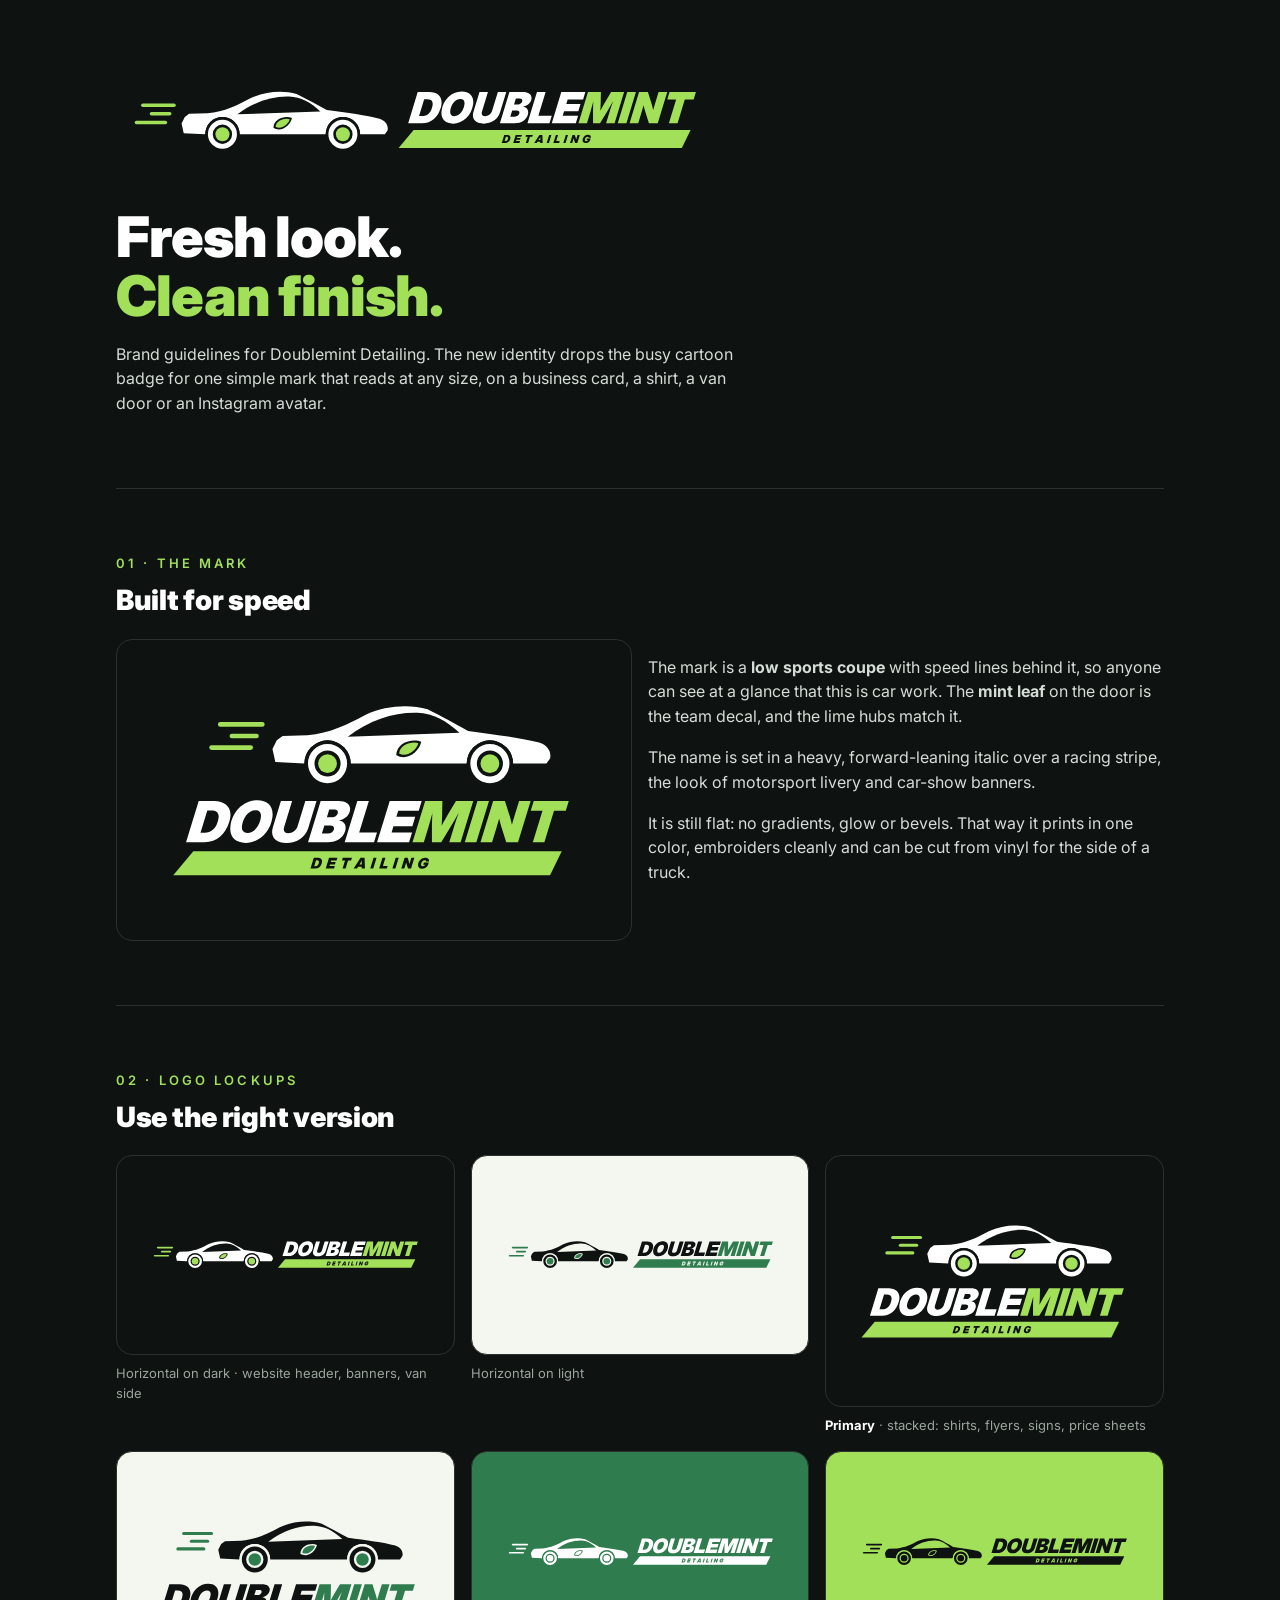
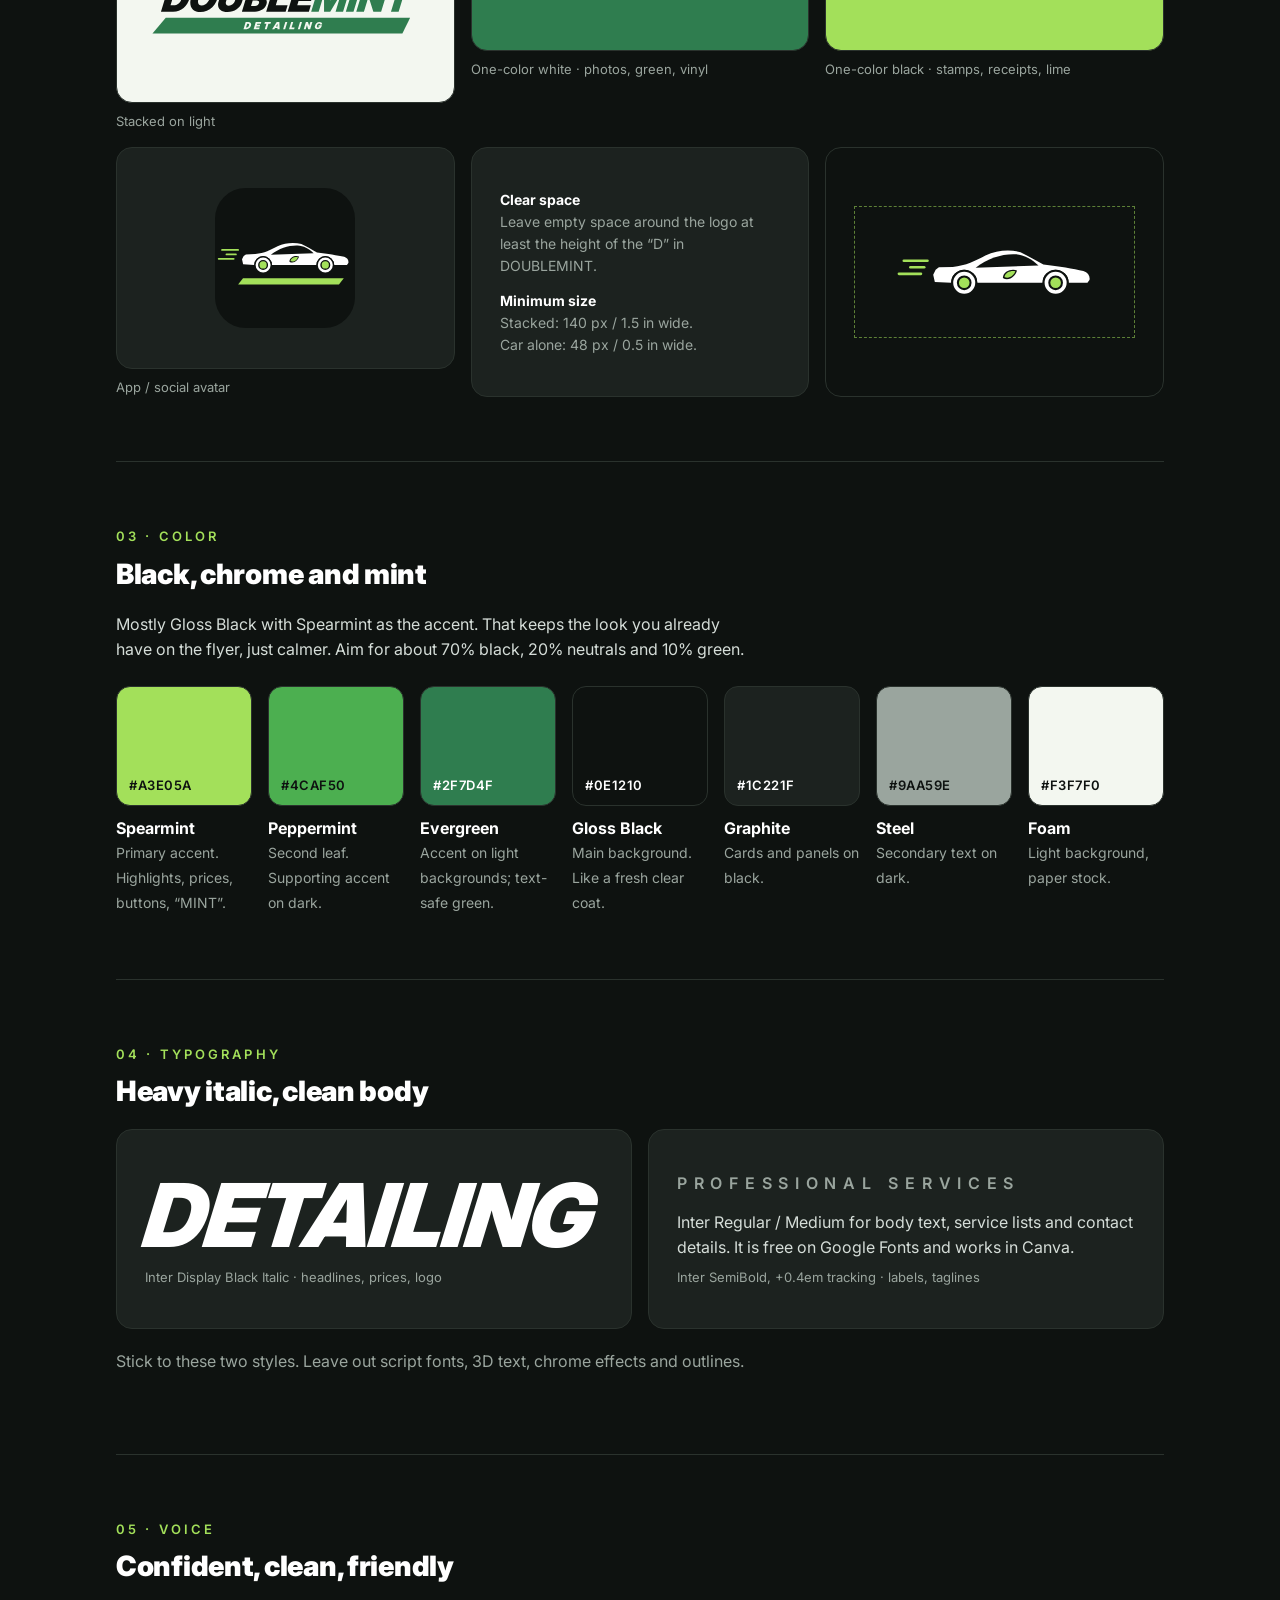
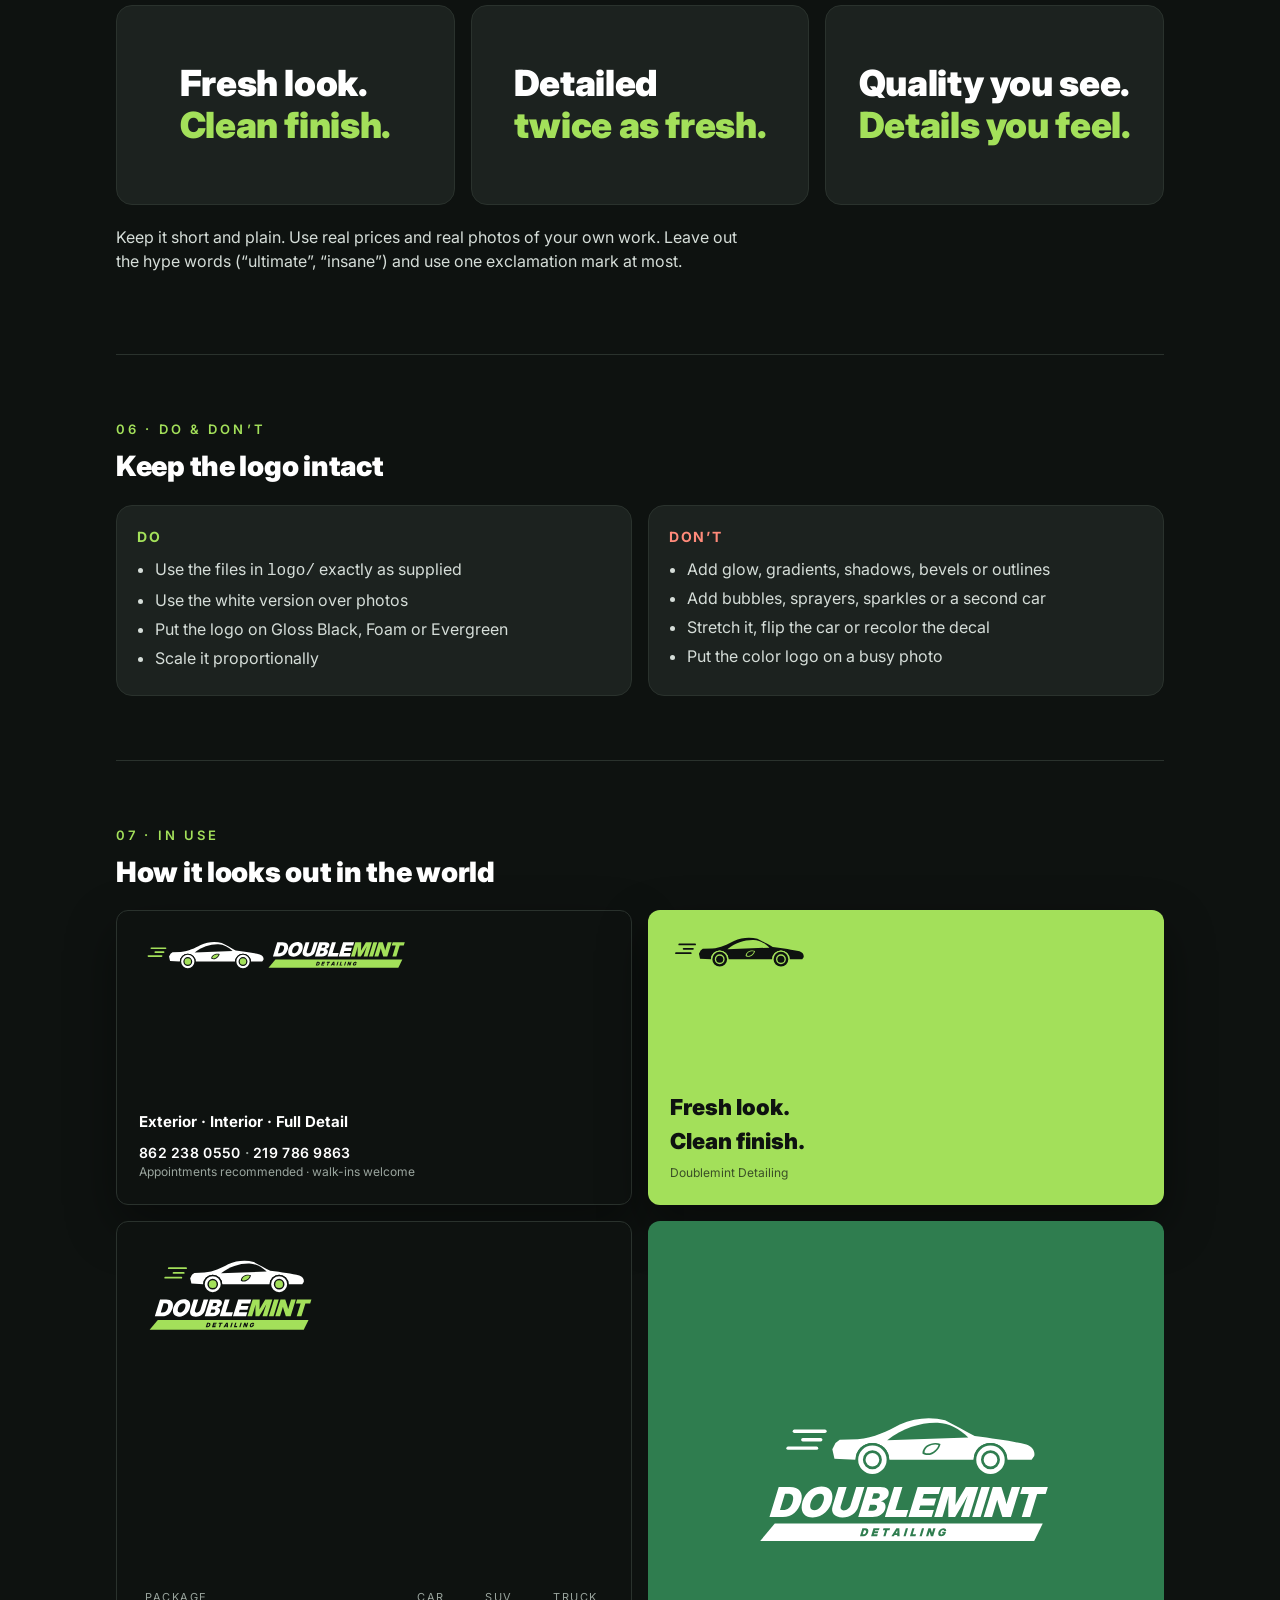
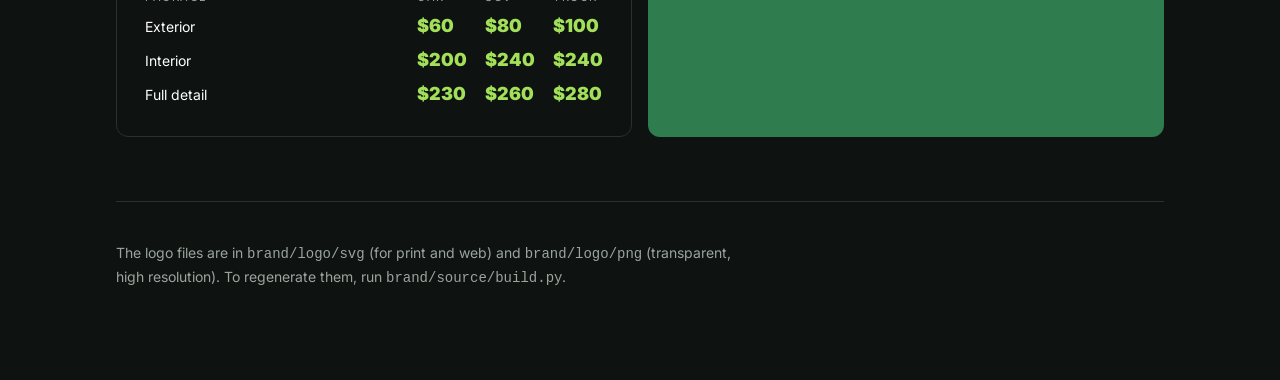
==== commit 3a5c345e: "Rework logo as a sports car with racing wordmark Feedback: wanted a car, bolder and more sporty. The" ====
--- a/brand/brand-guide.html
+++ b/brand/brand-guide.html
@@ -43,105 +43,166 @@
 </style></head><body><main>
 
 <header>
-<svg style="height:72px;width:auto;max-width:100%;display:block" xmlns="http://www.w3.org/2000/svg" viewBox="0 0 606.8 147.5"><title>Doublemint Detailing</title><g transform="translate(24 24) scale(1.0820040760869565) translate(-4 -4)">
-<mask id="m-h-dark-1" maskUnits="userSpaceOnUse" x="0" y="0" width="100" height="100">
-<rect width="100" height="100" fill="#fff"/>
-<path d="M0,20.16 L0,-16.80" transform="translate(50 50) rotate(40)" stroke="#000" stroke-width="2.8" stroke-linecap="round"/>
-</mask>
-<path d="M4,50 a46,46 0 1,0 92,0 a46,46 0 1,0 -92,0ZM13,50 a37,37 0 1,0 74,0 a37,37 0 1,0 -74,0Z" fill-rule="evenodd" fill="#4CAF50"/>
-<g mask="url(#m-h-dark-1)"><path d="M0,28.0 C21.08,15.68 13.60,-16.80 0,-28.0 C-13.60,-16.80 -21.08,15.68 0,28.0Z" transform="translate(50 50) rotate(40)" fill="#A3E05A"/></g>
-</g><path d="M174.0951875 79.5378125C188.4389375 79.5378125 197.6576875 70.4128125 197.6576875 56.2878125C197.6576875 42.1315625 188.2826875 32.9753125 173.9076875 32.9753125H155.9076875V79.5378125ZM168.9076875 68.7878125V43.7253125H173.0951875C180.9389375 43.7253125 184.5326875 47.7565625 184.5326875 56.2878125C184.5326875 64.7565625 181.0639375 68.7878125 173.4701875 68.7878125ZM223.4226875 80.2878125C236.0789375 80.2878125 246.0476875 71.8190625 246.0476875 56.2878125C246.0476875 40.7253125 236.0789375 32.2253125 223.4226875 32.2253125C210.7039375 32.2253125 200.7976875 40.7253125 200.7976875 56.2878125C200.7976875 71.7253125 210.7039375 80.2878125 223.4226875 80.2878125ZM223.4226875 69.0378125C217.3289375 69.0378125 213.9226875 64.3190625 213.9226875 56.2878125C213.9226875 48.2253125 217.3289375 43.4753125 223.4226875 43.4753125C229.5476875 43.4753125 232.9226875 48.2253125 232.9226875 56.2878125C232.9226875 64.3190625 229.5476875 69.0378125 223.4226875 69.0378125ZM270.50018750000004 80.2878125C282.65643750000004 80.2878125 290.56268750000004 73.4753125 290.56268750000004 62.9753125V32.9753125H277.93768750000004V61.9128125C277.93768750000004 66.2565625 274.87518750000004 69.3503125 270.50018750000004 69.3503125C266.18768750000004 69.3503125 263.06268750000004 66.2253125 263.06268750000004 61.9128125V32.9753125H250.4376875V62.9753125C250.4376875 73.5065625 258.31268750000004 80.2878125 270.50018750000004 80.2878125ZM296.2026875 79.5378125H318.1401875C328.2339375 79.5378125 334.2026875 73.9753125 334.2026875 66.3503125C334.2026875 59.7878125 329.6401875 55.2878125 323.6401875 55.0690625V55.0065625C329.0464375 53.9753125 332.6401875 50.0065625 332.6401875 44.6003125C332.6401875 37.8190625 327.0151875 32.9753125 316.3901875 32.9753125H296.2026875ZM308.8276875 69.7878125V60.6003125H315.7026875C318.8589375 60.6003125 320.8901875 62.4128125 320.8901875 65.1940625C320.8901875 67.9753125 318.8589375 69.7878125 315.7026875 69.7878125ZM308.8276875 51.4128125V42.7253125H314.9214375C317.7964375 42.7253125 319.6401875 44.4440625 319.6401875 47.0690625C319.6401875 49.6940625 317.7964375 51.4128125 314.9214375 51.4128125ZM338.4364375 79.5378125H371.4989375V68.5378125H351.4364375V32.9753125H338.4364375ZM375.8889375 79.5378125H411.9514375V68.5378125H388.8889375V61.6003125H410.1701875V50.9753125H388.8889375V43.9753125H411.9514375V32.9753125H375.8889375Z" fill="#FFFFFF"/><path d="M416.9664375 79.5378125H429.7164375V61.5378125C429.7164375 58.5378125 429.4664375 52.5690625 429.3101875 46.8190625C430.8101875 52.5065625 432.3726875 58.3815625 433.3414375 61.5378125L438.8414375 79.5378125H449.3414375L454.7476875 61.5378125C455.7164375 58.2565625 457.3414375 52.1003125 458.8101875 46.2565625C458.6851875 52.1628125 458.4039375 58.4128125 458.4039375 61.5378125V79.5378125H471.1539375V32.9753125H451.6851875L447.5601875 47.5378125C446.6539375 50.6940625 445.2789375 56.1003125 444.0914375 60.8815625C442.9039375 56.1003125 441.4976875 50.6940625 440.5914375 47.5378125L436.4039375 32.9753125H416.9664375ZM489.79393749999997 32.9753125H476.79393749999997V79.5378125H489.79393749999997ZM495.43393749999996 79.5378125H508.43393749999996V62.5378125C508.43393749999996 60.6628125 508.43393749999996 57.0065625 508.27768749999996 52.8190625C510.46518749999996 56.8503125 512.5276875 60.4440625 513.8401875 62.5378125L524.4339375 79.5378125H537.6839375V32.9753125H524.6839375V50.0378125C524.6839375 52.2565625 524.7151875 56.0378125 524.8401875 59.8190625C523.0276875 56.4753125 521.1214375 53.0065625 520.0276875 51.2565625L508.68393749999996 32.9753125H495.43393749999996ZM542.0739374999999 43.9753125H555.3239374999999V79.5378125H568.3239374999999V43.9753125H581.5739374999999V32.9753125H542.0739374999999Z" fill="#A3E05A"/><path d="M160.3564375 114.5690625C165.18018750000002 114.5690625 168.0170625 111.5834375 168.0170625 106.6321875C168.0170625 101.7128125 165.18018750000002 98.7378125 160.46268750000002 98.7378125H155.0014375V114.5690625ZM157.8383125 112.1146875V101.1921875H160.2926875C163.53331250000002 101.1921875 165.2226875 103.0090625 165.2226875 106.6321875C165.2226875 110.2871875 163.53331250000002 112.1146875 160.2183125 112.1146875ZM209.8605 114.5690625H220.188V112.1784375H212.697375V107.7584375H219.593V105.3996875H212.697375V101.1284375H220.1455V98.7378125H209.8605ZM261.46831249999997 101.1284375H266.3558125V114.5690625H269.1926875V101.1284375H274.06956249999996V98.7378125H261.46831249999997ZM314.62737500000003 114.5690625H317.72987500000005L319.02612500000004 110.6484375H324.94425L326.293625 114.5690625H329.40675000000005L323.75425 98.7378125H320.152375ZM319.7805 108.3640625 320.449875 106.3453125C320.88550000000004 104.9321875 321.363625 103.1578125 321.92675 100.9478125C322.51112500000005 103.1365625 323.01050000000004 104.88968750000001 323.478 106.3453125L324.168625 108.3640625ZM373.50268750000004 98.7378125H370.6658125V114.5690625H373.50268750000004ZM415.834875 114.5690625H425.663V112.1784375H418.67175000000003V98.7378125H415.834875ZM470.12018750000004 98.7378125H467.2833125V114.5690625H470.12018750000004ZM512.4523750000001 114.5690625H515.3423750000001V106.7065625C515.3423750000001 105.8246875 515.24675 104.1565625 515.1405 102.2015625C516.203 104.2628125 516.798 105.3890625 517.62675 106.7171875L522.567375 114.5690625H525.78675V98.7378125H522.907375V107.0465625C522.907375 108.0134375 522.971125 109.6178125 523.0773750000001 111.1478125C522.38675 109.5646875 521.696125 108.3640625 521.133 107.4609375L515.661125 98.7378125H512.4523750000001ZM574.9508125 114.7815625C578.8608125000001 114.7815625 581.6658125 112.2634375 581.6658125 108.1940625V106.2921875H575.2589375V108.5234375H578.9139375C578.8608125000001 110.7971875 577.3414375 112.2421875 574.9614375 112.2421875C572.2945625 112.2421875 570.4670625 110.23406250000001 570.4670625 106.6534375C570.4670625 103.0621875 572.3370625 101.0646875 574.8976875 101.0646875C576.8208125 101.0646875 578.1170625 102.1059375 578.6270625 103.7953125H581.5276875000001C581.0389375 100.6821875 578.3508125 98.5253125 574.8658125000001 98.5253125C570.7220625 98.5253125 567.6195625 101.5746875 567.6195625 106.6746875C567.6195625 111.6790625 570.5839375 114.7815625 574.9508125 114.7815625Z" fill="#9AA59E"/></svg>
+<svg style="height:96px;width:auto;max-width:100%;display:block" xmlns="http://www.w3.org/2000/svg" viewBox="0 0 894.1 143.9"><title>Doublemint Detailing</title><g transform="translate(28 27.999999999999993) scale(1.612231651376147) translate(37.6 -6.5)">
+<mask id="m-h-dark-1" maskUnits="userSpaceOnUse" x="-30" y="0" width="240" height="70">
+<rect x="-30" width="240" height="70" fill="#fff"/>
+<path d="M58,28.5 C73,17 90,11.5 106,12 C117,12.5 126,17.5 135,25.8 Z" fill="#000"/><circle cx="44" cy="47" r="16" fill="#000"/><circle cx="156" cy="47" r="16" fill="#000"/><path transform="translate(100 36.5) rotate(62)" d="M0,9.75 C7.75,5.46 5.00,-5.85 0,-9.75 C-5.00,-5.85 -7.75,5.46 0,9.75Z" fill="#000"/>
+</mask>
+<path d="M8,46 L6,37 L9,31 L13,28 L30,27.5 C46,26 58,20 70,13.5 C84,7 100,6 113,9.5 C123,14.5 131,19 141,24.5 C160,27 178,29.5 190,32.5 C196,34.5 198.5,39 197.5,43.5 L195,47 L172,47 A16,16 0 0 0 140,47 L60,47 A16,16 0 0 0 28,47 Z" fill="#FFFFFF" mask="url(#m-h-dark-1)"/>
+<g fill="#FFFFFF"><path d="M30.5,47 a13.5,13.5 0 1,0 27.0,0 a13.5,13.5 0 1,0 -27.0,0ZM35,47 a9,9 0 1,0 18,0 a9,9 0 1,0 -18,0Z" fill-rule="evenodd"/><path d="M142.5,47 a13.5,13.5 0 1,0 27.0,0 a13.5,13.5 0 1,0 -27.0,0ZM147,47 a9,9 0 1,0 18,0 a9,9 0 1,0 -18,0Z" fill-rule="evenodd"/></g>
+<g fill="#A3E05A"><circle cx="44" cy="47" r="6.5"/><circle cx="156" cy="47" r="6.5"/><path transform="translate(100 36.5) rotate(62)" d="M0,7.5 C5.27,4.20 3.40,-4.50 0,-7.5 C-3.40,-4.50 -5.27,4.20 0,7.5Z"/></g>
+<g stroke="#A3E05A" stroke-width="3.2" stroke-linecap="round"><path d="M-30,20 L-1,20"/><path d="M-22,28 L-5,28"/><path d="M-36,36 L-9,36"/></g>
+</g><g transform="translate(438.89890137614685 30.092062499999997) skewX(-8) translate(5.857775000000001 0)">
+<mask id="w-h-dark-1" maskUnits="userSpaceOnUse" x="-64" y="-64" width="548.8075" height="211.6825">
+<rect x="-64" y="-64" width="548.8075" height="211.6825" fill="#fff"/><path d="M149.57642575 76.3049375C153.31153825 76.3049375 155.45170075 73.9287875 156.06201325 70.2506375C156.67232575 66.56434999999999 154.43451325 64.18006249999999 150.69126325 64.18006249999999H146.19936325L144.18940075 76.3049375ZM148.03843825 73.50563749999999 149.12072575 66.9793625H150.21115075C152.25366325 66.9793625 153.01045075 68.0291 152.64426325 70.2506375C152.27807575 72.4559 151.20392575 73.50563749999999 149.22651325 73.50563749999999ZM161.37059275000001 76.3049375H170.76126775L171.23324275000002 73.44053749999999H165.22776775L165.52885525000002 71.6340125H171.07049275L171.52619275 68.8672625H165.98455525L166.28564275000002 67.0444625H172.29111775L172.76309275 64.18006249999999H163.38055525000001ZM178.39717225 67.0444625H181.84747225L180.31762225 76.3049375H183.70282225L185.23267225 67.0444625H188.68297225L189.16308475 64.18006249999999H178.87728475ZM192.81975175 76.3049375H196.62810175L197.55577675 74.31125H201.60825175L201.85237675 76.3049375H205.55493925L203.45546425 64.18006249999999H198.89846425ZM198.76826425000002 71.70724999999999 198.81708925 71.6014625C199.50063925 70.1367125 200.14350175 68.7207875 200.77822675 67.2479C200.92470175 68.7207875 201.09558925 70.1367125 201.27461425 71.6014625L201.29088925 71.70724999999999ZM216.93409375 64.18006249999999H213.54889375L211.53893125 76.3049375H214.92413125ZM221.56726075 76.3049375H230.17673575L230.64871075 73.44053749999999H225.42443575L226.96242325 64.18006249999999H223.57722325ZM241.88139024999998 64.18006249999999H238.49619024999998L236.48622774999998 76.3049375H239.87142774999998ZM246.51455725 76.3049375H249.89975725L250.63213224999998 71.8781375C250.71350725 71.3898875 250.86811975 70.4378 251.01459475 69.347375C251.41333225 70.39711249999999 251.79579475 71.33292499999999 252.04805725 71.8781375L254.06615725 76.3049375H257.51645725L259.52641975 64.18006249999999H256.14121975L255.40070724999998 68.6231375C255.31119475 69.20089999999999 255.15658224999999 70.193675 255.01824474999998 71.17831249999999C254.69274475 70.29946249999999 254.34283225 69.3962 254.13939474999998 68.9405L251.97481975 64.18006249999999H248.52451975ZM269.92907425 76.5002375C273.20848674999996 76.5002375 275.69856174999995 74.5472375 276.21122424999993 71.3898875L276.51231175 69.5345375H271.01136174999994L270.61262424999995 71.951375H272.80161174999995C272.55748674999995 72.87904999999999 271.61353675 73.57073749999999 270.20574924999994 73.57073749999999C268.82237424999994 73.57073749999999 268.13882424999997 72.83836249999999 268.13882424999997 71.4143C268.13882424999997 69.379925 269.14787425 66.91426249999999 271.58912424999994 66.91426249999999C272.67141174999995 66.91426249999999 273.15152424999997 67.459475 273.16779925 68.3627375H276.61809924999994C276.84594924999993 65.6285375 274.50234924999995 63.984762499999995 271.60539924999995 63.984762499999995C267.47968675 63.984762499999995 264.75362425 67.35368749999999 264.75362425 71.44685C264.75362425 74.57164999999999 266.69848675 76.5002375 269.92907425 76.5002375Z" fill="#000"/></mask>
+<path d="M20.46875 46.5625C34.8125 46.5625 43.03125 37.4375 45.375 23.3125C47.71875 9.15625 39.125 0.0 24.75 0.0H7.5L-0.21875 46.5625ZM14.5625 35.8125 18.71875 10.75H22.90625C30.75 10.75 33.65625 14.78125 32.25 23.3125C30.84375 31.78125 26.71875 35.8125 19.125 35.8125ZM66.8675 47.3125C82.68 47.3125 93.14875 34.40625 93.14875 18.65625C93.14875 6.125 84.96125 -0.75 73.555 -0.75C57.46125 -0.75 47.2425 12.5 47.2425 27.90625C47.2425 40.375 55.39875 47.3125 66.8675 47.3125ZM67.46125 36.0625C62.68 36.0625 60.2425 33.125 60.2425 27.78125C60.2425 19.90625 64.39875 10.5 72.96125 10.5C77.7425 10.5 80.18 13.4375 80.18 18.75C80.18 26.5 76.18 36.0625 67.46125 36.0625ZM113.01625 47.3125C124.86 47.3125 133.485 40.90625 135.235 30.40625L140.26625 0.0H127.64125L122.9225 28.53125C122.20375 32.875 118.235 36.375 113.5475 36.375C109.5475 36.375 107.20375 33.65625 107.9225 29.34375L112.76625 0.0H100.14125L95.235 29.59375C93.485 40.125 100.51625 47.3125 113.01625 47.3125ZM137.25875 46.5625H159.50875C169.6025 46.5625 176.1025 41.40625 177.29 34.1875C178.44625 27.21875 174.38375 22.5625 168.415 22.09375V22.0625C173.9775 21.03125 178.50875 17.4375 179.32125 12.4375C180.50875 5.25 175.44625 0.0 164.82125 0.0H144.94625ZM151.4775 36.8125 153.00875 27.625H159.88375C163.04 27.625 164.75875 29.4375 164.32125 32.21875C163.8525 35.0 161.50875 36.8125 158.3525 36.8125ZM154.54 18.4375 155.9775 9.75H162.07125C164.94625 9.75 166.50875 11.46875 166.07125 14.09375C165.63375 16.71875 163.50875 18.4375 160.63375 18.4375ZM178.5325 46.5625H211.595L213.4075 35.5625H193.345L199.25125 0.0H186.25125ZM215.025 46.5625H251.0875L252.9 35.5625H229.8375L230.99375 28.625H252.275L254.025 18.0H232.74375L233.9 11.0H256.9625L258.775 0.0H222.74375Z" fill="#FFFFFF"/><path d="M254.98625 46.5625H267.73625000000004L270.70500000000004 28.5625C271.20500000000004 25.5625 271.95500000000004 19.625 272.73625000000004 13.84375C273.29875000000004 19.5625 273.89250000000004 25.40625 274.33000000000004 28.5625L276.86125000000004 46.5625H287.36125000000004L295.73625000000004 28.5625C297.26750000000004 25.28125 299.89250000000004 19.125 302.33000000000004 13.28125C301.20500000000004 19.1875 299.92375000000004 25.4375 299.39250000000004 28.5625L296.42375000000004 46.5625H309.17375000000004L316.89250000000004 0.0H297.42375000000004L290.86125000000004 14.5625C289.45500000000004 17.71875 287.17375000000004 23.125 285.20500000000004 27.90625C284.79875000000004 23.125 284.29875000000004 17.71875 283.89250000000004 14.5625L282.11125000000004 0.0H262.70500000000004ZM334.60375 0.0H321.60375L313.885 46.5625H326.885ZM331.59625 46.5625H344.59625L347.40875 29.5625C347.72125 27.6875 348.315 24.03125 348.8775 19.84375C350.40875 23.875 351.8775 27.46875 352.84625 29.5625L360.59625 46.5625H373.84625L381.565 0.0H368.565L365.72125 17.0625C365.3775 19.28125 364.78375 23.09375 364.2525 26.875C363.0025 23.5 361.65875 20.03125 360.8775 18.28125L352.565 0.0H339.315ZM383.1825 11.0H396.4325L390.5575 46.5625H403.5575L409.4325 11.0H422.6825L424.52625 0.0H385.02625Z" fill="#A3E05A"/>
+<path d="M9.408,56.8025 L424.5707,56.8025 L415.16270000000003,83.6825 L-9.408,83.6825Z" fill="#A3E05A" mask="url(#w-h-dark-1)"/>
+</g></svg>
 <h1>Fresh look.<br><em>Clean finish.</em></h1>
 <p>Brand guidelines for Doublemint Detailing. The new identity drops the busy cartoon badge for one simple mark that reads at any size, on a business card, a shirt, a van door or an Instagram avatar.</p>
 </header>
 
 <section>
-<h2>01 · The mark</h2><h3>A tire and a leaf</h3>
+<h2>01 · The mark</h2><h3>Built for speed</h3>
 <div class="grid g2">
-<div class="tile dark"><svg style="height:180px;width:auto;max-width:100%;display:block" xmlns="http://www.w3.org/2000/svg" viewBox="0 0 342.4 342.4"><title>Doublemint Detailing</title><g transform="translate(24 24) scale(3.2) translate(-4 -4)">
-<mask id="m-m-dark-2" maskUnits="userSpaceOnUse" x="0" y="0" width="100" height="100">
-<rect width="100" height="100" fill="#fff"/>
-<path d="M0,20.16 L0,-16.80" transform="translate(50 50) rotate(40)" stroke="#000" stroke-width="2.8" stroke-linecap="round"/>
-</mask>
-<path d="M4,50 a46,46 0 1,0 92,0 a46,46 0 1,0 -92,0ZM13,50 a37,37 0 1,0 74,0 a37,37 0 1,0 -74,0Z" fill-rule="evenodd" fill="#4CAF50"/>
-<g mask="url(#m-m-dark-2)"><path d="M0,28.0 C21.08,15.68 13.60,-16.80 0,-28.0 C-13.60,-16.80 -21.08,15.68 0,28.0Z" transform="translate(50 50) rotate(40)" fill="#A3E05A"/></g>
+<div class="tile dark"><svg style="height:220px;width:auto;max-width:100%;display:block" xmlns="http://www.w3.org/2000/svg" viewBox="0 0 476.8 247.9"><title>Doublemint Detailing</title><g transform="translate(53.248450000000005 28) scale(1.633514345991561) translate(37.6 -6.5)">
+<mask id="m-s-dark-2" maskUnits="userSpaceOnUse" x="-30" y="0" width="240" height="70">
+<rect x="-30" width="240" height="70" fill="#fff"/>
+<path d="M58,28.5 C73,17 90,11.5 106,12 C117,12.5 126,17.5 135,25.8 Z" fill="#000"/><circle cx="44" cy="47" r="16" fill="#000"/><circle cx="156" cy="47" r="16" fill="#000"/><path transform="translate(100 36.5) rotate(62)" d="M0,9.75 C7.75,5.46 5.00,-5.85 0,-9.75 C-5.00,-5.85 -7.75,5.46 0,9.75Z" fill="#000"/>
+</mask>
+<path d="M8,46 L6,37 L9,31 L13,28 L30,27.5 C46,26 58,20 70,13.5 C84,7 100,6 113,9.5 C123,14.5 131,19 141,24.5 C160,27 178,29.5 190,32.5 C196,34.5 198.5,39 197.5,43.5 L195,47 L172,47 A16,16 0 0 0 140,47 L60,47 A16,16 0 0 0 28,47 Z" fill="#FFFFFF" mask="url(#m-s-dark-2)"/>
+<g fill="#FFFFFF"><path d="M30.5,47 a13.5,13.5 0 1,0 27.0,0 a13.5,13.5 0 1,0 -27.0,0ZM35,47 a9,9 0 1,0 18,0 a9,9 0 1,0 -18,0Z" fill-rule="evenodd"/><path d="M142.5,47 a13.5,13.5 0 1,0 27.0,0 a13.5,13.5 0 1,0 -27.0,0ZM147,47 a9,9 0 1,0 18,0 a9,9 0 1,0 -18,0Z" fill-rule="evenodd"/></g>
+<g fill="#A3E05A"><circle cx="44" cy="47" r="6.5"/><circle cx="156" cy="47" r="6.5"/><path transform="translate(100 36.5) rotate(62)" d="M0,7.5 C5.27,4.20 3.40,-4.50 0,-7.5 C-3.40,-4.50 -5.27,4.20 0,7.5Z"/></g>
+<g stroke="#A3E05A" stroke-width="3.2" stroke-linecap="round"><path d="M-30,20 L-1,20"/><path d="M-22,28 L-5,28"/><path d="M-36,36 L-9,36"/></g>
+</g><g transform="translate(28 136.22653185654008) skewX(-8) translate(5.857775000000001 0)">
+<mask id="w-s-dark-2" maskUnits="userSpaceOnUse" x="-64" y="-64" width="548.8075" height="211.6825">
+<rect x="-64" y="-64" width="548.8075" height="211.6825" fill="#fff"/><path d="M149.57642575 76.3049375C153.31153825 76.3049375 155.45170075 73.9287875 156.06201325 70.2506375C156.67232575 66.56434999999999 154.43451325 64.18006249999999 150.69126325 64.18006249999999H146.19936325L144.18940075 76.3049375ZM148.03843825 73.50563749999999 149.12072575 66.9793625H150.21115075C152.25366325 66.9793625 153.01045075 68.0291 152.64426325 70.2506375C152.27807575 72.4559 151.20392575 73.50563749999999 149.22651325 73.50563749999999ZM161.37059275000001 76.3049375H170.76126775L171.23324275000002 73.44053749999999H165.22776775L165.52885525000002 71.6340125H171.07049275L171.52619275 68.8672625H165.98455525L166.28564275000002 67.0444625H172.29111775L172.76309275 64.18006249999999H163.38055525000001ZM178.39717225 67.0444625H181.84747225L180.31762225 76.3049375H183.70282225L185.23267225 67.0444625H188.68297225L189.16308475 64.18006249999999H178.87728475ZM192.81975175 76.3049375H196.62810175L197.55577675 74.31125H201.60825175L201.85237675 76.3049375H205.55493925L203.45546425 64.18006249999999H198.89846425ZM198.76826425000002 71.70724999999999 198.81708925 71.6014625C199.50063925 70.1367125 200.14350175 68.7207875 200.77822675 67.2479C200.92470175 68.7207875 201.09558925 70.1367125 201.27461425 71.6014625L201.29088925 71.70724999999999ZM216.93409375 64.18006249999999H213.54889375L211.53893125 76.3049375H214.92413125ZM221.56726075 76.3049375H230.17673575L230.64871075 73.44053749999999H225.42443575L226.96242325 64.18006249999999H223.57722325ZM241.88139024999998 64.18006249999999H238.49619024999998L236.48622774999998 76.3049375H239.87142774999998ZM246.51455725 76.3049375H249.89975725L250.63213224999998 71.8781375C250.71350725 71.3898875 250.86811975 70.4378 251.01459475 69.347375C251.41333225 70.39711249999999 251.79579475 71.33292499999999 252.04805725 71.8781375L254.06615725 76.3049375H257.51645725L259.52641975 64.18006249999999H256.14121975L255.40070724999998 68.6231375C255.31119475 69.20089999999999 255.15658224999999 70.193675 255.01824474999998 71.17831249999999C254.69274475 70.29946249999999 254.34283225 69.3962 254.13939474999998 68.9405L251.97481975 64.18006249999999H248.52451975ZM269.92907425 76.5002375C273.20848674999996 76.5002375 275.69856174999995 74.5472375 276.21122424999993 71.3898875L276.51231175 69.5345375H271.01136174999994L270.61262424999995 71.951375H272.80161174999995C272.55748674999995 72.87904999999999 271.61353675 73.57073749999999 270.20574924999994 73.57073749999999C268.82237424999994 73.57073749999999 268.13882424999997 72.83836249999999 268.13882424999997 71.4143C268.13882424999997 69.379925 269.14787425 66.91426249999999 271.58912424999994 66.91426249999999C272.67141174999995 66.91426249999999 273.15152424999997 67.459475 273.16779925 68.3627375H276.61809924999994C276.84594924999993 65.6285375 274.50234924999995 63.984762499999995 271.60539924999995 63.984762499999995C267.47968675 63.984762499999995 264.75362425 67.35368749999999 264.75362425 71.44685C264.75362425 74.57164999999999 266.69848675 76.5002375 269.92907425 76.5002375Z" fill="#000"/></mask>
+<path d="M20.46875 46.5625C34.8125 46.5625 43.03125 37.4375 45.375 23.3125C47.71875 9.15625 39.125 0.0 24.75 0.0H7.5L-0.21875 46.5625ZM14.5625 35.8125 18.71875 10.75H22.90625C30.75 10.75 33.65625 14.78125 32.25 23.3125C30.84375 31.78125 26.71875 35.8125 19.125 35.8125ZM66.8675 47.3125C82.68 47.3125 93.14875 34.40625 93.14875 18.65625C93.14875 6.125 84.96125 -0.75 73.555 -0.75C57.46125 -0.75 47.2425 12.5 47.2425 27.90625C47.2425 40.375 55.39875 47.3125 66.8675 47.3125ZM67.46125 36.0625C62.68 36.0625 60.2425 33.125 60.2425 27.78125C60.2425 19.90625 64.39875 10.5 72.96125 10.5C77.7425 10.5 80.18 13.4375 80.18 18.75C80.18 26.5 76.18 36.0625 67.46125 36.0625ZM113.01625 47.3125C124.86 47.3125 133.485 40.90625 135.235 30.40625L140.26625 0.0H127.64125L122.9225 28.53125C122.20375 32.875 118.235 36.375 113.5475 36.375C109.5475 36.375 107.20375 33.65625 107.9225 29.34375L112.76625 0.0H100.14125L95.235 29.59375C93.485 40.125 100.51625 47.3125 113.01625 47.3125ZM137.25875 46.5625H159.50875C169.6025 46.5625 176.1025 41.40625 177.29 34.1875C178.44625 27.21875 174.38375 22.5625 168.415 22.09375V22.0625C173.9775 21.03125 178.50875 17.4375 179.32125 12.4375C180.50875 5.25 175.44625 0.0 164.82125 0.0H144.94625ZM151.4775 36.8125 153.00875 27.625H159.88375C163.04 27.625 164.75875 29.4375 164.32125 32.21875C163.8525 35.0 161.50875 36.8125 158.3525 36.8125ZM154.54 18.4375 155.9775 9.75H162.07125C164.94625 9.75 166.50875 11.46875 166.07125 14.09375C165.63375 16.71875 163.50875 18.4375 160.63375 18.4375ZM178.5325 46.5625H211.595L213.4075 35.5625H193.345L199.25125 0.0H186.25125ZM215.025 46.5625H251.0875L252.9 35.5625H229.8375L230.99375 28.625H252.275L254.025 18.0H232.74375L233.9 11.0H256.9625L258.775 0.0H222.74375Z" fill="#FFFFFF"/><path d="M254.98625 46.5625H267.73625000000004L270.70500000000004 28.5625C271.20500000000004 25.5625 271.95500000000004 19.625 272.73625000000004 13.84375C273.29875000000004 19.5625 273.89250000000004 25.40625 274.33000000000004 28.5625L276.86125000000004 46.5625H287.36125000000004L295.73625000000004 28.5625C297.26750000000004 25.28125 299.89250000000004 19.125 302.33000000000004 13.28125C301.20500000000004 19.1875 299.92375000000004 25.4375 299.39250000000004 28.5625L296.42375000000004 46.5625H309.17375000000004L316.89250000000004 0.0H297.42375000000004L290.86125000000004 14.5625C289.45500000000004 17.71875 287.17375000000004 23.125 285.20500000000004 27.90625C284.79875000000004 23.125 284.29875000000004 17.71875 283.89250000000004 14.5625L282.11125000000004 0.0H262.70500000000004ZM334.60375 0.0H321.60375L313.885 46.5625H326.885ZM331.59625 46.5625H344.59625L347.40875 29.5625C347.72125 27.6875 348.315 24.03125 348.8775 19.84375C350.40875 23.875 351.8775 27.46875 352.84625 29.5625L360.59625 46.5625H373.84625L381.565 0.0H368.565L365.72125 17.0625C365.3775 19.28125 364.78375 23.09375 364.2525 26.875C363.0025 23.5 361.65875 20.03125 360.8775 18.28125L352.565 0.0H339.315ZM383.1825 11.0H396.4325L390.5575 46.5625H403.5575L409.4325 11.0H422.6825L424.52625 0.0H385.02625Z" fill="#A3E05A"/>
+<path d="M9.408,56.8025 L424.5707,56.8025 L415.16270000000003,83.6825 L-9.408,83.6825Z" fill="#A3E05A" mask="url(#w-s-dark-2)"/>
 </g></svg></div>
-<div><p>The mark is two shapes. The <b>ring</b> is a tire, so it says cars. The <b>leaf</b> is the mint in Doublemint and stands for fresh and clean.</p>
-<p>It is kept simple on purpose. It has no gradients, glow, bevels or clip-art, so it prints in one color, embroiders cleanly and can be cut from vinyl.</p></div>
+<div><p>The mark is a <b>low sports coupe</b> with speed lines behind it, so anyone can see at a glance that this is car work. The <b>mint leaf</b> on the door is the team decal, and the lime hubs match it.</p>
+<p>The name is set in a heavy, forward-leaning italic over a racing stripe, the look of motorsport livery and car-show banners.</p>
+<p>It is still flat: no gradients, glow or bevels. That way it prints in one color, embroiders cleanly and can be cut from vinyl for the side of a truck.</p></div>
 </div>
 </section>
 
 <section>
 <h2>02 · Logo lockups</h2><h3>Use the right version</h3>
 <div class="grid g2">
-<div><div class="tile dark"><svg style="width:100%;height:auto;max-width:100%;display:block" xmlns="http://www.w3.org/2000/svg" viewBox="0 0 606.8 147.5"><title>Doublemint Detailing</title><g transform="translate(24 24) scale(1.0820040760869565) translate(-4 -4)">
-<mask id="m-h-dark-3" maskUnits="userSpaceOnUse" x="0" y="0" width="100" height="100">
-<rect width="100" height="100" fill="#fff"/>
-<path d="M0,20.16 L0,-16.80" transform="translate(50 50) rotate(40)" stroke="#000" stroke-width="2.8" stroke-linecap="round"/>
-</mask>
-<path d="M4,50 a46,46 0 1,0 92,0 a46,46 0 1,0 -92,0ZM13,50 a37,37 0 1,0 74,0 a37,37 0 1,0 -74,0Z" fill-rule="evenodd" fill="#4CAF50"/>
-<g mask="url(#m-h-dark-3)"><path d="M0,28.0 C21.08,15.68 13.60,-16.80 0,-28.0 C-13.60,-16.80 -21.08,15.68 0,28.0Z" transform="translate(50 50) rotate(40)" fill="#A3E05A"/></g>
-</g><path d="M174.0951875 79.5378125C188.4389375 79.5378125 197.6576875 70.4128125 197.6576875 56.2878125C197.6576875 42.1315625 188.2826875 32.9753125 173.9076875 32.9753125H155.9076875V79.5378125ZM168.9076875 68.7878125V43.7253125H173.0951875C180.9389375 43.7253125 184.5326875 47.7565625 184.5326875 56.2878125C184.5326875 64.7565625 181.0639375 68.7878125 173.4701875 68.7878125ZM223.4226875 80.2878125C236.0789375 80.2878125 246.0476875 71.8190625 246.0476875 56.2878125C246.0476875 40.7253125 236.0789375 32.2253125 223.4226875 32.2253125C210.7039375 32.2253125 200.7976875 40.7253125 200.7976875 56.2878125C200.7976875 71.7253125 210.7039375 80.2878125 223.4226875 80.2878125ZM223.4226875 69.0378125C217.3289375 69.0378125 213.9226875 64.3190625 213.9226875 56.2878125C213.9226875 48.2253125 217.3289375 43.4753125 223.4226875 43.4753125C229.5476875 43.4753125 232.9226875 48.2253125 232.9226875 56.2878125C232.9226875 64.3190625 229.5476875 69.0378125 223.4226875 69.0378125ZM270.50018750000004 80.2878125C282.65643750000004 80.2878125 290.56268750000004 73.4753125 290.56268750000004 62.9753125V32.9753125H277.93768750000004V61.9128125C277.93768750000004 66.2565625 274.87518750000004 69.3503125 270.50018750000004 69.3503125C266.18768750000004 69.3503125 263.06268750000004 66.2253125 263.06268750000004 61.9128125V32.9753125H250.4376875V62.9753125C250.4376875 73.5065625 258.31268750000004 80.2878125 270.50018750000004 80.2878125ZM296.2026875 79.5378125H318.1401875C328.2339375 79.5378125 334.2026875 73.9753125 334.2026875 66.3503125C334.2026875 59.7878125 329.6401875 55.2878125 323.6401875 55.0690625V55.0065625C329.0464375 53.9753125 332.6401875 50.0065625 332.6401875 44.6003125C332.6401875 37.8190625 327.0151875 32.9753125 316.3901875 32.9753125H296.2026875ZM308.8276875 69.7878125V60.6003125H315.7026875C318.8589375 60.6003125 320.8901875 62.4128125 320.8901875 65.1940625C320.8901875 67.9753125 318.8589375 69.7878125 315.7026875 69.7878125ZM308.8276875 51.4128125V42.7253125H314.9214375C317.7964375 42.7253125 319.6401875 44.4440625 319.6401875 47.0690625C319.6401875 49.6940625 317.7964375 51.4128125 314.9214375 51.4128125ZM338.4364375 79.5378125H371.4989375V68.5378125H351.4364375V32.9753125H338.4364375ZM375.8889375 79.5378125H411.9514375V68.5378125H388.8889375V61.6003125H410.1701875V50.9753125H388.8889375V43.9753125H411.9514375V32.9753125H375.8889375Z" fill="#FFFFFF"/><path d="M416.9664375 79.5378125H429.7164375V61.5378125C429.7164375 58.5378125 429.4664375 52.5690625 429.3101875 46.8190625C430.8101875 52.5065625 432.3726875 58.3815625 433.3414375 61.5378125L438.8414375 79.5378125H449.3414375L454.7476875 61.5378125C455.7164375 58.2565625 457.3414375 52.1003125 458.8101875 46.2565625C458.6851875 52.1628125 458.4039375 58.4128125 458.4039375 61.5378125V79.5378125H471.1539375V32.9753125H451.6851875L447.5601875 47.5378125C446.6539375 50.6940625 445.2789375 56.1003125 444.0914375 60.8815625C442.9039375 56.1003125 441.4976875 50.6940625 440.5914375 47.5378125L436.4039375 32.9753125H416.9664375ZM489.79393749999997 32.9753125H476.79393749999997V79.5378125H489.79393749999997ZM495.43393749999996 79.5378125H508.43393749999996V62.5378125C508.43393749999996 60.6628125 508.43393749999996 57.0065625 508.27768749999996 52.8190625C510.46518749999996 56.8503125 512.5276875 60.4440625 513.8401875 62.5378125L524.4339375 79.5378125H537.6839375V32.9753125H524.6839375V50.0378125C524.6839375 52.2565625 524.7151875 56.0378125 524.8401875 59.8190625C523.0276875 56.4753125 521.1214375 53.0065625 520.0276875 51.2565625L508.68393749999996 32.9753125H495.43393749999996ZM542.0739374999999 43.9753125H555.3239374999999V79.5378125H568.3239374999999V43.9753125H581.5739374999999V32.9753125H542.0739374999999Z" fill="#A3E05A"/><path d="M160.3564375 114.5690625C165.18018750000002 114.5690625 168.0170625 111.5834375 168.0170625 106.6321875C168.0170625 101.7128125 165.18018750000002 98.7378125 160.46268750000002 98.7378125H155.0014375V114.5690625ZM157.8383125 112.1146875V101.1921875H160.2926875C163.53331250000002 101.1921875 165.2226875 103.0090625 165.2226875 106.6321875C165.2226875 110.2871875 163.53331250000002 112.1146875 160.2183125 112.1146875ZM209.8605 114.5690625H220.188V112.1784375H212.697375V107.7584375H219.593V105.3996875H212.697375V101.1284375H220.1455V98.7378125H209.8605ZM261.46831249999997 101.1284375H266.3558125V114.5690625H269.1926875V101.1284375H274.06956249999996V98.7378125H261.46831249999997ZM314.62737500000003 114.5690625H317.72987500000005L319.02612500000004 110.6484375H324.94425L326.293625 114.5690625H329.40675000000005L323.75425 98.7378125H320.152375ZM319.7805 108.3640625 320.449875 106.3453125C320.88550000000004 104.9321875 321.363625 103.1578125 321.92675 100.9478125C322.51112500000005 103.1365625 323.01050000000004 104.88968750000001 323.478 106.3453125L324.168625 108.3640625ZM373.50268750000004 98.7378125H370.6658125V114.5690625H373.50268750000004ZM415.834875 114.5690625H425.663V112.1784375H418.67175000000003V98.7378125H415.834875ZM470.12018750000004 98.7378125H467.2833125V114.5690625H470.12018750000004ZM512.4523750000001 114.5690625H515.3423750000001V106.7065625C515.3423750000001 105.8246875 515.24675 104.1565625 515.1405 102.2015625C516.203 104.2628125 516.798 105.3890625 517.62675 106.7171875L522.567375 114.5690625H525.78675V98.7378125H522.907375V107.0465625C522.907375 108.0134375 522.971125 109.6178125 523.0773750000001 111.1478125C522.38675 109.5646875 521.696125 108.3640625 521.133 107.4609375L515.661125 98.7378125H512.4523750000001ZM574.9508125 114.7815625C578.8608125000001 114.7815625 581.6658125 112.2634375 581.6658125 108.1940625V106.2921875H575.2589375V108.5234375H578.9139375C578.8608125000001 110.7971875 577.3414375 112.2421875 574.9614375 112.2421875C572.2945625 112.2421875 570.4670625 110.23406250000001 570.4670625 106.6534375C570.4670625 103.0621875 572.3370625 101.0646875 574.8976875 101.0646875C576.8208125 101.0646875 578.1170625 102.1059375 578.6270625 103.7953125H581.5276875000001C581.0389375 100.6821875 578.3508125 98.5253125 574.8658125000001 98.5253125C570.7220625 98.5253125 567.6195625 101.5746875 567.6195625 106.6746875C567.6195625 111.6790625 570.5839375 114.7815625 574.9508125 114.7815625Z" fill="#9AA59E"/></svg></div><div class="cap">Primary · horizontal on dark</div></div>
-<div><div class="tile light"><svg style="width:100%;height:auto;max-width:100%;display:block" xmlns="http://www.w3.org/2000/svg" viewBox="0 0 606.8 147.5"><title>Doublemint Detailing</title><g transform="translate(24 24) scale(1.0820040760869565) translate(-4 -4)">
-<mask id="m-h-light-4" maskUnits="userSpaceOnUse" x="0" y="0" width="100" height="100">
-<rect width="100" height="100" fill="#fff"/>
-<path d="M0,20.16 L0,-16.80" transform="translate(50 50) rotate(40)" stroke="#000" stroke-width="2.8" stroke-linecap="round"/>
-</mask>
-<path d="M4,50 a46,46 0 1,0 92,0 a46,46 0 1,0 -92,0ZM13,50 a37,37 0 1,0 74,0 a37,37 0 1,0 -74,0Z" fill-rule="evenodd" fill="#2F7D4F"/>
-<g mask="url(#m-h-light-4)"><path d="M0,28.0 C21.08,15.68 13.60,-16.80 0,-28.0 C-13.60,-16.80 -21.08,15.68 0,28.0Z" transform="translate(50 50) rotate(40)" fill="#7CC23A"/></g>
-</g><path d="M174.0951875 79.5378125C188.4389375 79.5378125 197.6576875 70.4128125 197.6576875 56.2878125C197.6576875 42.1315625 188.2826875 32.9753125 173.9076875 32.9753125H155.9076875V79.5378125ZM168.9076875 68.7878125V43.7253125H173.0951875C180.9389375 43.7253125 184.5326875 47.7565625 184.5326875 56.2878125C184.5326875 64.7565625 181.0639375 68.7878125 173.4701875 68.7878125ZM223.4226875 80.2878125C236.0789375 80.2878125 246.0476875 71.8190625 246.0476875 56.2878125C246.0476875 40.7253125 236.0789375 32.2253125 223.4226875 32.2253125C210.7039375 32.2253125 200.7976875 40.7253125 200.7976875 56.2878125C200.7976875 71.7253125 210.7039375 80.2878125 223.4226875 80.2878125ZM223.4226875 69.0378125C217.3289375 69.0378125 213.9226875 64.3190625 213.9226875 56.2878125C213.9226875 48.2253125 217.3289375 43.4753125 223.4226875 43.4753125C229.5476875 43.4753125 232.9226875 48.2253125 232.9226875 56.2878125C232.9226875 64.3190625 229.5476875 69.0378125 223.4226875 69.0378125ZM270.50018750000004 80.2878125C282.65643750000004 80.2878125 290.56268750000004 73.4753125 290.56268750000004 62.9753125V32.9753125H277.93768750000004V61.9128125C277.93768750000004 66.2565625 274.87518750000004 69.3503125 270.50018750000004 69.3503125C266.18768750000004 69.3503125 263.06268750000004 66.2253125 263.06268750000004 61.9128125V32.9753125H250.4376875V62.9753125C250.4376875 73.5065625 258.31268750000004 80.2878125 270.50018750000004 80.2878125ZM296.2026875 79.5378125H318.1401875C328.2339375 79.5378125 334.2026875 73.9753125 334.2026875 66.3503125C334.2026875 59.7878125 329.6401875 55.2878125 323.6401875 55.0690625V55.0065625C329.0464375 53.9753125 332.6401875 50.0065625 332.6401875 44.6003125C332.6401875 37.8190625 327.0151875 32.9753125 316.3901875 32.9753125H296.2026875ZM308.8276875 69.7878125V60.6003125H315.7026875C318.8589375 60.6003125 320.8901875 62.4128125 320.8901875 65.1940625C320.8901875 67.9753125 318.8589375 69.7878125 315.7026875 69.7878125ZM308.8276875 51.4128125V42.7253125H314.9214375C317.7964375 42.7253125 319.6401875 44.4440625 319.6401875 47.0690625C319.6401875 49.6940625 317.7964375 51.4128125 314.9214375 51.4128125ZM338.4364375 79.5378125H371.4989375V68.5378125H351.4364375V32.9753125H338.4364375ZM375.8889375 79.5378125H411.9514375V68.5378125H388.8889375V61.6003125H410.1701875V50.9753125H388.8889375V43.9753125H411.9514375V32.9753125H375.8889375Z" fill="#0E1210"/><path d="M416.9664375 79.5378125H429.7164375V61.5378125C429.7164375 58.5378125 429.4664375 52.5690625 429.3101875 46.8190625C430.8101875 52.5065625 432.3726875 58.3815625 433.3414375 61.5378125L438.8414375 79.5378125H449.3414375L454.7476875 61.5378125C455.7164375 58.2565625 457.3414375 52.1003125 458.8101875 46.2565625C458.6851875 52.1628125 458.4039375 58.4128125 458.4039375 61.5378125V79.5378125H471.1539375V32.9753125H451.6851875L447.5601875 47.5378125C446.6539375 50.6940625 445.2789375 56.1003125 444.0914375 60.8815625C442.9039375 56.1003125 441.4976875 50.6940625 440.5914375 47.5378125L436.4039375 32.9753125H416.9664375ZM489.79393749999997 32.9753125H476.79393749999997V79.5378125H489.79393749999997ZM495.43393749999996 79.5378125H508.43393749999996V62.5378125C508.43393749999996 60.6628125 508.43393749999996 57.0065625 508.27768749999996 52.8190625C510.46518749999996 56.8503125 512.5276875 60.4440625 513.8401875 62.5378125L524.4339375 79.5378125H537.6839375V32.9753125H524.6839375V50.0378125C524.6839375 52.2565625 524.7151875 56.0378125 524.8401875 59.8190625C523.0276875 56.4753125 521.1214375 53.0065625 520.0276875 51.2565625L508.68393749999996 32.9753125H495.43393749999996ZM542.0739374999999 43.9753125H555.3239374999999V79.5378125H568.3239374999999V43.9753125H581.5739374999999V32.9753125H542.0739374999999Z" fill="#2F7D4F"/><path d="M160.3564375 114.5690625C165.18018750000002 114.5690625 168.0170625 111.5834375 168.0170625 106.6321875C168.0170625 101.7128125 165.18018750000002 98.7378125 160.46268750000002 98.7378125H155.0014375V114.5690625ZM157.8383125 112.1146875V101.1921875H160.2926875C163.53331250000002 101.1921875 165.2226875 103.0090625 165.2226875 106.6321875C165.2226875 110.2871875 163.53331250000002 112.1146875 160.2183125 112.1146875ZM209.8605 114.5690625H220.188V112.1784375H212.697375V107.7584375H219.593V105.3996875H212.697375V101.1284375H220.1455V98.7378125H209.8605ZM261.46831249999997 101.1284375H266.3558125V114.5690625H269.1926875V101.1284375H274.06956249999996V98.7378125H261.46831249999997ZM314.62737500000003 114.5690625H317.72987500000005L319.02612500000004 110.6484375H324.94425L326.293625 114.5690625H329.40675000000005L323.75425 98.7378125H320.152375ZM319.7805 108.3640625 320.449875 106.3453125C320.88550000000004 104.9321875 321.363625 103.1578125 321.92675 100.9478125C322.51112500000005 103.1365625 323.01050000000004 104.88968750000001 323.478 106.3453125L324.168625 108.3640625ZM373.50268750000004 98.7378125H370.6658125V114.5690625H373.50268750000004ZM415.834875 114.5690625H425.663V112.1784375H418.67175000000003V98.7378125H415.834875ZM470.12018750000004 98.7378125H467.2833125V114.5690625H470.12018750000004ZM512.4523750000001 114.5690625H515.3423750000001V106.7065625C515.3423750000001 105.8246875 515.24675 104.1565625 515.1405 102.2015625C516.203 104.2628125 516.798 105.3890625 517.62675 106.7171875L522.567375 114.5690625H525.78675V98.7378125H522.907375V107.0465625C522.907375 108.0134375 522.971125 109.6178125 523.0773750000001 111.1478125C522.38675 109.5646875 521.696125 108.3640625 521.133 107.4609375L515.661125 98.7378125H512.4523750000001ZM574.9508125 114.7815625C578.8608125000001 114.7815625 581.6658125 112.2634375 581.6658125 108.1940625V106.2921875H575.2589375V108.5234375H578.9139375C578.8608125000001 110.7971875 577.3414375 112.2421875 574.9614375 112.2421875C572.2945625 112.2421875 570.4670625 110.23406250000001 570.4670625 106.6534375C570.4670625 103.0621875 572.3370625 101.0646875 574.8976875 101.0646875C576.8208125 101.0646875 578.1170625 102.1059375 578.6270625 103.7953125H581.5276875000001C581.0389375 100.6821875 578.3508125 98.5253125 574.8658125000001 98.5253125C570.7220625 98.5253125 567.6195625 101.5746875 567.6195625 106.6746875C567.6195625 111.6790625 570.5839375 114.7815625 574.9508125 114.7815625Z" fill="#5B655F"/></svg></div><div class="cap">Horizontal on light</div></div>
-<div><div class="tile dark"><svg style="height:170px;width:auto;max-width:100%;display:block" xmlns="http://www.w3.org/2000/svg" viewBox="0 0 477.4 311.1"><title>Doublemint Detailing</title><g transform="translate(161.41320000000002 24) scale(1.680324456521739) translate(-4 -4)">
-<mask id="m-s-dark-5" maskUnits="userSpaceOnUse" x="0" y="0" width="100" height="100">
-<rect width="100" height="100" fill="#fff"/>
-<path d="M0,20.16 L0,-16.80" transform="translate(50 50) rotate(40)" stroke="#000" stroke-width="2.8" stroke-linecap="round"/>
-</mask>
-<path d="M4,50 a46,46 0 1,0 92,0 a46,46 0 1,0 -92,0ZM13,50 a37,37 0 1,0 74,0 a37,37 0 1,0 -74,0Z" fill-rule="evenodd" fill="#4CAF50"/>
-<g mask="url(#m-s-dark-5)"><path d="M0,28.0 C21.08,15.68 13.60,-16.80 0,-28.0 C-13.60,-16.80 -21.08,15.68 0,28.0Z" transform="translate(50 50) rotate(40)" fill="#A3E05A"/></g>
-</g><path d="M44.6875 252.03234999999998C59.03125 252.03234999999998 68.25 242.90734999999998 68.25 228.78234999999998C68.25 214.62609999999998 58.875 205.46984999999998 44.5 205.46984999999998H26.5V252.03234999999998ZM39.5 241.28234999999998V216.21984999999998H43.6875C51.53125 216.21984999999998 55.125 220.25109999999998 55.125 228.78234999999998C55.125 237.25109999999998 51.65625 241.28234999999998 44.0625 241.28234999999998ZM94.015 252.78234999999998C106.67125 252.78234999999998 116.64 244.31359999999998 116.64 228.78234999999998C116.64 213.21984999999998 106.67125 204.71984999999998 94.015 204.71984999999998C81.29625 204.71984999999998 71.39 213.21984999999998 71.39 228.78234999999998C71.39 244.21984999999998 81.29625 252.78234999999998 94.015 252.78234999999998ZM94.015 241.53234999999998C87.92125 241.53234999999998 84.515 236.81359999999998 84.515 228.78234999999998C84.515 220.71984999999998 87.92125 215.96984999999998 94.015 215.96984999999998C100.14 215.96984999999998 103.515 220.71984999999998 103.515 228.78234999999998C103.515 236.81359999999998 100.14 241.53234999999998 94.015 241.53234999999998ZM141.0925 252.78234999999998C153.24875 252.78234999999998 161.155 245.96984999999998 161.155 235.46984999999998V205.46984999999998H148.53V234.40734999999998C148.53 238.75109999999998 145.4675 241.84484999999998 141.0925 241.84484999999998C136.78 241.84484999999998 133.655 238.71984999999998 133.655 234.40734999999998V205.46984999999998H121.03V235.46984999999998C121.03 246.00109999999998 128.905 252.78234999999998 141.0925 252.78234999999998ZM166.79500000000002 252.03234999999998H188.73250000000002C198.82625000000002 252.03234999999998 204.79500000000002 246.46984999999998 204.79500000000002 238.84484999999998C204.79500000000002 232.28234999999998 200.23250000000002 227.78234999999998 194.23250000000002 227.56359999999998V227.50109999999998C199.63875000000002 226.46984999999998 203.23250000000002 222.50109999999998 203.23250000000002 217.09484999999998C203.23250000000002 210.31359999999998 197.60750000000002 205.46984999999998 186.98250000000002 205.46984999999998H166.79500000000002ZM179.42000000000002 242.28234999999998V233.09484999999998H186.29500000000002C189.45125000000002 233.09484999999998 191.48250000000002 234.90734999999998 191.48250000000002 237.68859999999998C191.48250000000002 240.46984999999998 189.45125000000002 242.28234999999998 186.29500000000002 242.28234999999998ZM179.42000000000002 223.90734999999998V215.21984999999998H185.51375000000002C188.38875000000002 215.21984999999998 190.23250000000002 216.93859999999998 190.23250000000002 219.56359999999998C190.23250000000002 222.18859999999998 188.38875000000002 223.90734999999998 185.51375000000002 223.90734999999998ZM209.02875 252.03234999999998H242.09125V241.03234999999998H222.02875V205.46984999999998H209.02875ZM246.48125 252.03234999999998H282.54375V241.03234999999998H259.48125V234.09484999999998H280.7625V223.46984999999998H259.48125V216.46984999999998H282.54375V205.46984999999998H246.48125Z" fill="#FFFFFF"/><path d="M287.55875 252.03234999999998H300.30875V234.03234999999998C300.30875 231.03234999999998 300.05875 225.06359999999998 299.9025 219.31359999999998C301.4025 225.00109999999998 302.965 230.87609999999998 303.93375 234.03234999999998L309.43375 252.03234999999998H319.93375L325.34 234.03234999999998C326.30875 230.75109999999998 327.93375 224.59484999999998 329.4025 218.75109999999998C329.2775 224.65734999999998 328.99625 230.90734999999998 328.99625 234.03234999999998V252.03234999999998H341.74625V205.46984999999998H322.2775L318.1525 220.03234999999998C317.24625 223.18859999999998 315.87125 228.59484999999998 314.68375 233.37609999999998C313.49625 228.59484999999998 312.09 223.18859999999998 311.18375 220.03234999999998L306.99625 205.46984999999998H287.55875ZM360.38624999999996 205.46984999999998H347.38624999999996V252.03234999999998H360.38624999999996ZM366.02625 252.03234999999998H379.02625V235.03234999999998C379.02625 233.15734999999998 379.02625 229.50109999999998 378.87 225.31359999999998C381.0575 229.34484999999998 383.12 232.93859999999998 384.4325 235.03234999999998L395.02625 252.03234999999998H408.27625V205.46984999999998H395.27625V222.53234999999998C395.27625 224.75109999999998 395.3075 228.53234999999998 395.4325 232.31359999999998C393.62 228.96984999999998 391.71375 225.50109999999998 390.62 223.75109999999998L379.27625 205.46984999999998H366.02625ZM412.66625 216.46984999999998H425.91625V252.03234999999998H438.91625V216.46984999999998H452.16625V205.46984999999998H412.66625Z" fill="#A3E05A"/><path d="M30.94875 287.0636C35.7725 287.0636 38.609375 284.077975 38.609375 279.126725C38.609375 274.20735 35.7725 271.23235 31.055 271.23235H25.59375V287.0636ZM28.430625 284.609225V273.686725H30.885C34.125625 273.686725 35.815 275.5036 35.815 279.126725C35.815 282.781725 34.125625 284.609225 30.810625 284.609225ZM80.4528125 287.0636H90.7803125V284.672975H83.2896875V280.252975H90.1853125V277.894225H83.2896875V273.622975H90.73781249999999V271.23235H80.4528125ZM132.060625 273.622975H136.94812499999998V287.0636H139.78499999999997V273.622975H144.66187499999998V271.23235H132.060625ZM185.2196875 287.0636H188.32218749999998L189.6184375 283.14297500000004H195.5365625L196.88593749999998 287.0636H199.99906249999998L194.3465625 271.23235H190.7446875ZM190.37281249999998 280.8586 191.04218749999998 278.83985C191.4778125 277.42672500000003 191.9559375 275.65235 192.5190625 273.44235000000003C193.10343749999998 275.6311 193.6028125 277.384225 194.0703125 278.83985L194.76093749999998 280.8586ZM244.095 271.23235H241.258125V287.0636H244.095ZM286.4271875 287.0636H296.2553125V284.672975H289.2640625V271.23235H286.4271875ZM340.71250000000003 271.23235H337.875625V287.0636H340.71250000000003ZM383.0446875 287.0636H385.9346875V279.2011C385.9346875 278.319225 385.8390625 276.6511 385.7328125 274.6961C386.7953125 276.75735000000003 387.3903125 277.8836 388.2190625 279.211725L393.1596875 287.0636H396.37906250000003V271.23235H393.4996875V279.54110000000003C393.4996875 280.507975 393.5634375 282.11235 393.6696875 283.64235C392.9790625 282.059225 392.2884375 280.8586 391.72531250000003 279.95547500000004L386.2534375 271.23235H383.0446875ZM445.54312500000003 287.2761C449.453125 287.2761 452.258125 284.757975 452.258125 280.6886V278.786725H445.85125V281.01797500000004H449.50625C449.453125 283.291725 447.93375000000003 284.73672500000004 445.55375000000004 284.73672500000004C442.88687500000003 284.73672500000004 441.059375 282.72860000000003 441.059375 279.14797500000003C441.059375 275.55672500000003 442.929375 273.559225 445.49 273.559225C447.41312500000004 273.559225 448.709375 274.600475 449.219375 276.28985H452.12C451.63125 273.17672500000003 448.943125 271.01985 445.458125 271.01985C441.314375 271.01985 438.211875 274.069225 438.211875 279.169225C438.211875 284.1736 441.17625 287.2761 445.54312500000003 287.2761Z" fill="#9AA59E"/></svg></div><div class="cap">Stacked · square spaces, shirts, signage</div></div>
-<div><div class="tile light"><svg style="height:170px;width:auto;max-width:100%;display:block" xmlns="http://www.w3.org/2000/svg" viewBox="0 0 477.4 311.1"><title>Doublemint Detailing</title><g transform="translate(161.41320000000002 24) scale(1.680324456521739) translate(-4 -4)">
-<mask id="m-s-light-6" maskUnits="userSpaceOnUse" x="0" y="0" width="100" height="100">
-<rect width="100" height="100" fill="#fff"/>
-<path d="M0,20.16 L0,-16.80" transform="translate(50 50) rotate(40)" stroke="#000" stroke-width="2.8" stroke-linecap="round"/>
-</mask>
-<path d="M4,50 a46,46 0 1,0 92,0 a46,46 0 1,0 -92,0ZM13,50 a37,37 0 1,0 74,0 a37,37 0 1,0 -74,0Z" fill-rule="evenodd" fill="#2F7D4F"/>
-<g mask="url(#m-s-light-6)"><path d="M0,28.0 C21.08,15.68 13.60,-16.80 0,-28.0 C-13.60,-16.80 -21.08,15.68 0,28.0Z" transform="translate(50 50) rotate(40)" fill="#7CC23A"/></g>
-</g><path d="M44.6875 252.03234999999998C59.03125 252.03234999999998 68.25 242.90734999999998 68.25 228.78234999999998C68.25 214.62609999999998 58.875 205.46984999999998 44.5 205.46984999999998H26.5V252.03234999999998ZM39.5 241.28234999999998V216.21984999999998H43.6875C51.53125 216.21984999999998 55.125 220.25109999999998 55.125 228.78234999999998C55.125 237.25109999999998 51.65625 241.28234999999998 44.0625 241.28234999999998ZM94.015 252.78234999999998C106.67125 252.78234999999998 116.64 244.31359999999998 116.64 228.78234999999998C116.64 213.21984999999998 106.67125 204.71984999999998 94.015 204.71984999999998C81.29625 204.71984999999998 71.39 213.21984999999998 71.39 228.78234999999998C71.39 244.21984999999998 81.29625 252.78234999999998 94.015 252.78234999999998ZM94.015 241.53234999999998C87.92125 241.53234999999998 84.515 236.81359999999998 84.515 228.78234999999998C84.515 220.71984999999998 87.92125 215.96984999999998 94.015 215.96984999999998C100.14 215.96984999999998 103.515 220.71984999999998 103.515 228.78234999999998C103.515 236.81359999999998 100.14 241.53234999999998 94.015 241.53234999999998ZM141.0925 252.78234999999998C153.24875 252.78234999999998 161.155 245.96984999999998 161.155 235.46984999999998V205.46984999999998H148.53V234.40734999999998C148.53 238.75109999999998 145.4675 241.84484999999998 141.0925 241.84484999999998C136.78 241.84484999999998 133.655 238.71984999999998 133.655 234.40734999999998V205.46984999999998H121.03V235.46984999999998C121.03 246.00109999999998 128.905 252.78234999999998 141.0925 252.78234999999998ZM166.79500000000002 252.03234999999998H188.73250000000002C198.82625000000002 252.03234999999998 204.79500000000002 246.46984999999998 204.79500000000002 238.84484999999998C204.79500000000002 232.28234999999998 200.23250000000002 227.78234999999998 194.23250000000002 227.56359999999998V227.50109999999998C199.63875000000002 226.46984999999998 203.23250000000002 222.50109999999998 203.23250000000002 217.09484999999998C203.23250000000002 210.31359999999998 197.60750000000002 205.46984999999998 186.98250000000002 205.46984999999998H166.79500000000002ZM179.42000000000002 242.28234999999998V233.09484999999998H186.29500000000002C189.45125000000002 233.09484999999998 191.48250000000002 234.90734999999998 191.48250000000002 237.68859999999998C191.48250000000002 240.46984999999998 189.45125000000002 242.28234999999998 186.29500000000002 242.28234999999998ZM179.42000000000002 223.90734999999998V215.21984999999998H185.51375000000002C188.38875000000002 215.21984999999998 190.23250000000002 216.93859999999998 190.23250000000002 219.56359999999998C190.23250000000002 222.18859999999998 188.38875000000002 223.90734999999998 185.51375000000002 223.90734999999998ZM209.02875 252.03234999999998H242.09125V241.03234999999998H222.02875V205.46984999999998H209.02875ZM246.48125 252.03234999999998H282.54375V241.03234999999998H259.48125V234.09484999999998H280.7625V223.46984999999998H259.48125V216.46984999999998H282.54375V205.46984999999998H246.48125Z" fill="#0E1210"/><path d="M287.55875 252.03234999999998H300.30875V234.03234999999998C300.30875 231.03234999999998 300.05875 225.06359999999998 299.9025 219.31359999999998C301.4025 225.00109999999998 302.965 230.87609999999998 303.93375 234.03234999999998L309.43375 252.03234999999998H319.93375L325.34 234.03234999999998C326.30875 230.75109999999998 327.93375 224.59484999999998 329.4025 218.75109999999998C329.2775 224.65734999999998 328.99625 230.90734999999998 328.99625 234.03234999999998V252.03234999999998H341.74625V205.46984999999998H322.2775L318.1525 220.03234999999998C317.24625 223.18859999999998 315.87125 228.59484999999998 314.68375 233.37609999999998C313.49625 228.59484999999998 312.09 223.18859999999998 311.18375 220.03234999999998L306.99625 205.46984999999998H287.55875ZM360.38624999999996 205.46984999999998H347.38624999999996V252.03234999999998H360.38624999999996ZM366.02625 252.03234999999998H379.02625V235.03234999999998C379.02625 233.15734999999998 379.02625 229.50109999999998 378.87 225.31359999999998C381.0575 229.34484999999998 383.12 232.93859999999998 384.4325 235.03234999999998L395.02625 252.03234999999998H408.27625V205.46984999999998H395.27625V222.53234999999998C395.27625 224.75109999999998 395.3075 228.53234999999998 395.4325 232.31359999999998C393.62 228.96984999999998 391.71375 225.50109999999998 390.62 223.75109999999998L379.27625 205.46984999999998H366.02625ZM412.66625 216.46984999999998H425.91625V252.03234999999998H438.91625V216.46984999999998H452.16625V205.46984999999998H412.66625Z" fill="#2F7D4F"/><path d="M30.94875 287.0636C35.7725 287.0636 38.609375 284.077975 38.609375 279.126725C38.609375 274.20735 35.7725 271.23235 31.055 271.23235H25.59375V287.0636ZM28.430625 284.609225V273.686725H30.885C34.125625 273.686725 35.815 275.5036 35.815 279.126725C35.815 282.781725 34.125625 284.609225 30.810625 284.609225ZM80.4528125 287.0636H90.7803125V284.672975H83.2896875V280.252975H90.1853125V277.894225H83.2896875V273.622975H90.73781249999999V271.23235H80.4528125ZM132.060625 273.622975H136.94812499999998V287.0636H139.78499999999997V273.622975H144.66187499999998V271.23235H132.060625ZM185.2196875 287.0636H188.32218749999998L189.6184375 283.14297500000004H195.5365625L196.88593749999998 287.0636H199.99906249999998L194.3465625 271.23235H190.7446875ZM190.37281249999998 280.8586 191.04218749999998 278.83985C191.4778125 277.42672500000003 191.9559375 275.65235 192.5190625 273.44235000000003C193.10343749999998 275.6311 193.6028125 277.384225 194.0703125 278.83985L194.76093749999998 280.8586ZM244.095 271.23235H241.258125V287.0636H244.095ZM286.4271875 287.0636H296.2553125V284.672975H289.2640625V271.23235H286.4271875ZM340.71250000000003 271.23235H337.875625V287.0636H340.71250000000003ZM383.0446875 287.0636H385.9346875V279.2011C385.9346875 278.319225 385.8390625 276.6511 385.7328125 274.6961C386.7953125 276.75735000000003 387.3903125 277.8836 388.2190625 279.211725L393.1596875 287.0636H396.37906250000003V271.23235H393.4996875V279.54110000000003C393.4996875 280.507975 393.5634375 282.11235 393.6696875 283.64235C392.9790625 282.059225 392.2884375 280.8586 391.72531250000003 279.95547500000004L386.2534375 271.23235H383.0446875ZM445.54312500000003 287.2761C449.453125 287.2761 452.258125 284.757975 452.258125 280.6886V278.786725H445.85125V281.01797500000004H449.50625C449.453125 283.291725 447.93375000000003 284.73672500000004 445.55375000000004 284.73672500000004C442.88687500000003 284.73672500000004 441.059375 282.72860000000003 441.059375 279.14797500000003C441.059375 275.55672500000003 442.929375 273.559225 445.49 273.559225C447.41312500000004 273.559225 448.709375 274.600475 449.219375 276.28985H452.12C451.63125 273.17672500000003 448.943125 271.01985 445.458125 271.01985C441.314375 271.01985 438.211875 274.069225 438.211875 279.169225C438.211875 284.1736 441.17625 287.2761 445.54312500000003 287.2761Z" fill="#5B655F"/></svg></div><div class="cap">Stacked on light</div></div>
-<div><div class="tile ever"><svg style="width:100%;height:auto;max-width:100%;display:block" xmlns="http://www.w3.org/2000/svg" viewBox="0 0 606.8 147.5"><title>Doublemint Detailing</title><g transform="translate(24 24) scale(1.0820040760869565) translate(-4 -4)">
-<mask id="m-h-white-7" maskUnits="userSpaceOnUse" x="0" y="0" width="100" height="100">
-<rect width="100" height="100" fill="#fff"/>
-<path d="M0,20.16 L0,-16.80" transform="translate(50 50) rotate(40)" stroke="#000" stroke-width="2.8" stroke-linecap="round"/>
-</mask>
-<path d="M4,50 a46,46 0 1,0 92,0 a46,46 0 1,0 -92,0ZM13,50 a37,37 0 1,0 74,0 a37,37 0 1,0 -74,0Z" fill-rule="evenodd" fill="#FFFFFF"/>
-<g mask="url(#m-h-white-7)"><path d="M0,28.0 C21.08,15.68 13.60,-16.80 0,-28.0 C-13.60,-16.80 -21.08,15.68 0,28.0Z" transform="translate(50 50) rotate(40)" fill="#FFFFFF"/></g>
-</g><path d="M174.0951875 79.5378125C188.4389375 79.5378125 197.6576875 70.4128125 197.6576875 56.2878125C197.6576875 42.1315625 188.2826875 32.9753125 173.9076875 32.9753125H155.9076875V79.5378125ZM168.9076875 68.7878125V43.7253125H173.0951875C180.9389375 43.7253125 184.5326875 47.7565625 184.5326875 56.2878125C184.5326875 64.7565625 181.0639375 68.7878125 173.4701875 68.7878125ZM223.4226875 80.2878125C236.0789375 80.2878125 246.0476875 71.8190625 246.0476875 56.2878125C246.0476875 40.7253125 236.0789375 32.2253125 223.4226875 32.2253125C210.7039375 32.2253125 200.7976875 40.7253125 200.7976875 56.2878125C200.7976875 71.7253125 210.7039375 80.2878125 223.4226875 80.2878125ZM223.4226875 69.0378125C217.3289375 69.0378125 213.9226875 64.3190625 213.9226875 56.2878125C213.9226875 48.2253125 217.3289375 43.4753125 223.4226875 43.4753125C229.5476875 43.4753125 232.9226875 48.2253125 232.9226875 56.2878125C232.9226875 64.3190625 229.5476875 69.0378125 223.4226875 69.0378125ZM270.50018750000004 80.2878125C282.65643750000004 80.2878125 290.56268750000004 73.4753125 290.56268750000004 62.9753125V32.9753125H277.93768750000004V61.9128125C277.93768750000004 66.2565625 274.87518750000004 69.3503125 270.50018750000004 69.3503125C266.18768750000004 69.3503125 263.06268750000004 66.2253125 263.06268750000004 61.9128125V32.9753125H250.4376875V62.9753125C250.4376875 73.5065625 258.31268750000004 80.2878125 270.50018750000004 80.2878125ZM296.2026875 79.5378125H318.1401875C328.2339375 79.5378125 334.2026875 73.9753125 334.2026875 66.3503125C334.2026875 59.7878125 329.6401875 55.2878125 323.6401875 55.0690625V55.0065625C329.0464375 53.9753125 332.6401875 50.0065625 332.6401875 44.6003125C332.6401875 37.8190625 327.0151875 32.9753125 316.3901875 32.9753125H296.2026875ZM308.8276875 69.7878125V60.6003125H315.7026875C318.8589375 60.6003125 320.8901875 62.4128125 320.8901875 65.1940625C320.8901875 67.9753125 318.8589375 69.7878125 315.7026875 69.7878125ZM308.8276875 51.4128125V42.7253125H314.9214375C317.7964375 42.7253125 319.6401875 44.4440625 319.6401875 47.0690625C319.6401875 49.6940625 317.7964375 51.4128125 314.9214375 51.4128125ZM338.4364375 79.5378125H371.4989375V68.5378125H351.4364375V32.9753125H338.4364375ZM375.8889375 79.5378125H411.9514375V68.5378125H388.8889375V61.6003125H410.1701875V50.9753125H388.8889375V43.9753125H411.9514375V32.9753125H375.8889375Z" fill="#FFFFFF"/><path d="M416.9664375 79.5378125H429.7164375V61.5378125C429.7164375 58.5378125 429.4664375 52.5690625 429.3101875 46.8190625C430.8101875 52.5065625 432.3726875 58.3815625 433.3414375 61.5378125L438.8414375 79.5378125H449.3414375L454.7476875 61.5378125C455.7164375 58.2565625 457.3414375 52.1003125 458.8101875 46.2565625C458.6851875 52.1628125 458.4039375 58.4128125 458.4039375 61.5378125V79.5378125H471.1539375V32.9753125H451.6851875L447.5601875 47.5378125C446.6539375 50.6940625 445.2789375 56.1003125 444.0914375 60.8815625C442.9039375 56.1003125 441.4976875 50.6940625 440.5914375 47.5378125L436.4039375 32.9753125H416.9664375ZM489.79393749999997 32.9753125H476.79393749999997V79.5378125H489.79393749999997ZM495.43393749999996 79.5378125H508.43393749999996V62.5378125C508.43393749999996 60.6628125 508.43393749999996 57.0065625 508.27768749999996 52.8190625C510.46518749999996 56.8503125 512.5276875 60.4440625 513.8401875 62.5378125L524.4339375 79.5378125H537.6839375V32.9753125H524.6839375V50.0378125C524.6839375 52.2565625 524.7151875 56.0378125 524.8401875 59.8190625C523.0276875 56.4753125 521.1214375 53.0065625 520.0276875 51.2565625L508.68393749999996 32.9753125H495.43393749999996ZM542.0739374999999 43.9753125H555.3239374999999V79.5378125H568.3239374999999V43.9753125H581.5739374999999V32.9753125H542.0739374999999Z" fill="#FFFFFF"/><path d="M160.3564375 114.5690625C165.18018750000002 114.5690625 168.0170625 111.5834375 168.0170625 106.6321875C168.0170625 101.7128125 165.18018750000002 98.7378125 160.46268750000002 98.7378125H155.0014375V114.5690625ZM157.8383125 112.1146875V101.1921875H160.2926875C163.53331250000002 101.1921875 165.2226875 103.0090625 165.2226875 106.6321875C165.2226875 110.2871875 163.53331250000002 112.1146875 160.2183125 112.1146875ZM209.8605 114.5690625H220.188V112.1784375H212.697375V107.7584375H219.593V105.3996875H212.697375V101.1284375H220.1455V98.7378125H209.8605ZM261.46831249999997 101.1284375H266.3558125V114.5690625H269.1926875V101.1284375H274.06956249999996V98.7378125H261.46831249999997ZM314.62737500000003 114.5690625H317.72987500000005L319.02612500000004 110.6484375H324.94425L326.293625 114.5690625H329.40675000000005L323.75425 98.7378125H320.152375ZM319.7805 108.3640625 320.449875 106.3453125C320.88550000000004 104.9321875 321.363625 103.1578125 321.92675 100.9478125C322.51112500000005 103.1365625 323.01050000000004 104.88968750000001 323.478 106.3453125L324.168625 108.3640625ZM373.50268750000004 98.7378125H370.6658125V114.5690625H373.50268750000004ZM415.834875 114.5690625H425.663V112.1784375H418.67175000000003V98.7378125H415.834875ZM470.12018750000004 98.7378125H467.2833125V114.5690625H470.12018750000004ZM512.4523750000001 114.5690625H515.3423750000001V106.7065625C515.3423750000001 105.8246875 515.24675 104.1565625 515.1405 102.2015625C516.203 104.2628125 516.798 105.3890625 517.62675 106.7171875L522.567375 114.5690625H525.78675V98.7378125H522.907375V107.0465625C522.907375 108.0134375 522.971125 109.6178125 523.0773750000001 111.1478125C522.38675 109.5646875 521.696125 108.3640625 521.133 107.4609375L515.661125 98.7378125H512.4523750000001ZM574.9508125 114.7815625C578.8608125000001 114.7815625 581.6658125 112.2634375 581.6658125 108.1940625V106.2921875H575.2589375V108.5234375H578.9139375C578.8608125000001 110.7971875 577.3414375 112.2421875 574.9614375 112.2421875C572.2945625 112.2421875 570.4670625 110.23406250000001 570.4670625 106.6534375C570.4670625 103.0621875 572.3370625 101.0646875 574.8976875 101.0646875C576.8208125 101.0646875 578.1170625 102.1059375 578.6270625 103.7953125H581.5276875000001C581.0389375 100.6821875 578.3508125 98.5253125 574.8658125000001 98.5253125C570.7220625 98.5253125 567.6195625 101.5746875 567.6195625 106.6746875C567.6195625 111.6790625 570.5839375 114.7815625 574.9508125 114.7815625Z" fill="#FFFFFF"/></svg></div><div class="cap">One-color white · photos, green, vinyl</div></div>
-<div><div class="tile lime"><svg style="width:100%;height:auto;max-width:100%;display:block" xmlns="http://www.w3.org/2000/svg" viewBox="0 0 606.8 147.5"><title>Doublemint Detailing</title><g transform="translate(24 24) scale(1.0820040760869565) translate(-4 -4)">
-<mask id="m-h-black-8" maskUnits="userSpaceOnUse" x="0" y="0" width="100" height="100">
-<rect width="100" height="100" fill="#fff"/>
-<path d="M0,20.16 L0,-16.80" transform="translate(50 50) rotate(40)" stroke="#000" stroke-width="2.8" stroke-linecap="round"/>
-</mask>
-<path d="M4,50 a46,46 0 1,0 92,0 a46,46 0 1,0 -92,0ZM13,50 a37,37 0 1,0 74,0 a37,37 0 1,0 -74,0Z" fill-rule="evenodd" fill="#0E1210"/>
-<g mask="url(#m-h-black-8)"><path d="M0,28.0 C21.08,15.68 13.60,-16.80 0,-28.0 C-13.60,-16.80 -21.08,15.68 0,28.0Z" transform="translate(50 50) rotate(40)" fill="#0E1210"/></g>
-</g><path d="M174.0951875 79.5378125C188.4389375 79.5378125 197.6576875 70.4128125 197.6576875 56.2878125C197.6576875 42.1315625 188.2826875 32.9753125 173.9076875 32.9753125H155.9076875V79.5378125ZM168.9076875 68.7878125V43.7253125H173.0951875C180.9389375 43.7253125 184.5326875 47.7565625 184.5326875 56.2878125C184.5326875 64.7565625 181.0639375 68.7878125 173.4701875 68.7878125ZM223.4226875 80.2878125C236.0789375 80.2878125 246.0476875 71.8190625 246.0476875 56.2878125C246.0476875 40.7253125 236.0789375 32.2253125 223.4226875 32.2253125C210.7039375 32.2253125 200.7976875 40.7253125 200.7976875 56.2878125C200.7976875 71.7253125 210.7039375 80.2878125 223.4226875 80.2878125ZM223.4226875 69.0378125C217.3289375 69.0378125 213.9226875 64.3190625 213.9226875 56.2878125C213.9226875 48.2253125 217.3289375 43.4753125 223.4226875 43.4753125C229.5476875 43.4753125 232.9226875 48.2253125 232.9226875 56.2878125C232.9226875 64.3190625 229.5476875 69.0378125 223.4226875 69.0378125ZM270.50018750000004 80.2878125C282.65643750000004 80.2878125 290.56268750000004 73.4753125 290.56268750000004 62.9753125V32.9753125H277.93768750000004V61.9128125C277.93768750000004 66.2565625 274.87518750000004 69.3503125 270.50018750000004 69.3503125C266.18768750000004 69.3503125 263.06268750000004 66.2253125 263.06268750000004 61.9128125V32.9753125H250.4376875V62.9753125C250.4376875 73.5065625 258.31268750000004 80.2878125 270.50018750000004 80.2878125ZM296.2026875 79.5378125H318.1401875C328.2339375 79.5378125 334.2026875 73.9753125 334.2026875 66.3503125C334.2026875 59.7878125 329.6401875 55.2878125 323.6401875 55.0690625V55.0065625C329.0464375 53.9753125 332.6401875 50.0065625 332.6401875 44.6003125C332.6401875 37.8190625 327.0151875 32.9753125 316.3901875 32.9753125H296.2026875ZM308.8276875 69.7878125V60.6003125H315.7026875C318.8589375 60.6003125 320.8901875 62.4128125 320.8901875 65.1940625C320.8901875 67.9753125 318.8589375 69.7878125 315.7026875 69.7878125ZM308.8276875 51.4128125V42.7253125H314.9214375C317.7964375 42.7253125 319.6401875 44.4440625 319.6401875 47.0690625C319.6401875 49.6940625 317.7964375 51.4128125 314.9214375 51.4128125ZM338.4364375 79.5378125H371.4989375V68.5378125H351.4364375V32.9753125H338.4364375ZM375.8889375 79.5378125H411.9514375V68.5378125H388.8889375V61.6003125H410.1701875V50.9753125H388.8889375V43.9753125H411.9514375V32.9753125H375.8889375Z" fill="#0E1210"/><path d="M416.9664375 79.5378125H429.7164375V61.5378125C429.7164375 58.5378125 429.4664375 52.5690625 429.3101875 46.8190625C430.8101875 52.5065625 432.3726875 58.3815625 433.3414375 61.5378125L438.8414375 79.5378125H449.3414375L454.7476875 61.5378125C455.7164375 58.2565625 457.3414375 52.1003125 458.8101875 46.2565625C458.6851875 52.1628125 458.4039375 58.4128125 458.4039375 61.5378125V79.5378125H471.1539375V32.9753125H451.6851875L447.5601875 47.5378125C446.6539375 50.6940625 445.2789375 56.1003125 444.0914375 60.8815625C442.9039375 56.1003125 441.4976875 50.6940625 440.5914375 47.5378125L436.4039375 32.9753125H416.9664375ZM489.79393749999997 32.9753125H476.79393749999997V79.5378125H489.79393749999997ZM495.43393749999996 79.5378125H508.43393749999996V62.5378125C508.43393749999996 60.6628125 508.43393749999996 57.0065625 508.27768749999996 52.8190625C510.46518749999996 56.8503125 512.5276875 60.4440625 513.8401875 62.5378125L524.4339375 79.5378125H537.6839375V32.9753125H524.6839375V50.0378125C524.6839375 52.2565625 524.7151875 56.0378125 524.8401875 59.8190625C523.0276875 56.4753125 521.1214375 53.0065625 520.0276875 51.2565625L508.68393749999996 32.9753125H495.43393749999996ZM542.0739374999999 43.9753125H555.3239374999999V79.5378125H568.3239374999999V43.9753125H581.5739374999999V32.9753125H542.0739374999999Z" fill="#0E1210"/><path d="M160.3564375 114.5690625C165.18018750000002 114.5690625 168.0170625 111.5834375 168.0170625 106.6321875C168.0170625 101.7128125 165.18018750000002 98.7378125 160.46268750000002 98.7378125H155.0014375V114.5690625ZM157.8383125 112.1146875V101.1921875H160.2926875C163.53331250000002 101.1921875 165.2226875 103.0090625 165.2226875 106.6321875C165.2226875 110.2871875 163.53331250000002 112.1146875 160.2183125 112.1146875ZM209.8605 114.5690625H220.188V112.1784375H212.697375V107.7584375H219.593V105.3996875H212.697375V101.1284375H220.1455V98.7378125H209.8605ZM261.46831249999997 101.1284375H266.3558125V114.5690625H269.1926875V101.1284375H274.06956249999996V98.7378125H261.46831249999997ZM314.62737500000003 114.5690625H317.72987500000005L319.02612500000004 110.6484375H324.94425L326.293625 114.5690625H329.40675000000005L323.75425 98.7378125H320.152375ZM319.7805 108.3640625 320.449875 106.3453125C320.88550000000004 104.9321875 321.363625 103.1578125 321.92675 100.9478125C322.51112500000005 103.1365625 323.01050000000004 104.88968750000001 323.478 106.3453125L324.168625 108.3640625ZM373.50268750000004 98.7378125H370.6658125V114.5690625H373.50268750000004ZM415.834875 114.5690625H425.663V112.1784375H418.67175000000003V98.7378125H415.834875ZM470.12018750000004 98.7378125H467.2833125V114.5690625H470.12018750000004ZM512.4523750000001 114.5690625H515.3423750000001V106.7065625C515.3423750000001 105.8246875 515.24675 104.1565625 515.1405 102.2015625C516.203 104.2628125 516.798 105.3890625 517.62675 106.7171875L522.567375 114.5690625H525.78675V98.7378125H522.907375V107.0465625C522.907375 108.0134375 522.971125 109.6178125 523.0773750000001 111.1478125C522.38675 109.5646875 521.696125 108.3640625 521.133 107.4609375L515.661125 98.7378125H512.4523750000001ZM574.9508125 114.7815625C578.8608125000001 114.7815625 581.6658125 112.2634375 581.6658125 108.1940625V106.2921875H575.2589375V108.5234375H578.9139375C578.8608125000001 110.7971875 577.3414375 112.2421875 574.9614375 112.2421875C572.2945625 112.2421875 570.4670625 110.23406250000001 570.4670625 106.6534375C570.4670625 103.0621875 572.3370625 101.0646875 574.8976875 101.0646875C576.8208125 101.0646875 578.1170625 102.1059375 578.6270625 103.7953125H581.5276875000001C581.0389375 100.6821875 578.3508125 98.5253125 574.8658125000001 98.5253125C570.7220625 98.5253125 567.6195625 101.5746875 567.6195625 106.6746875C567.6195625 111.6790625 570.5839375 114.7815625 574.9508125 114.7815625Z" fill="#0E1210"/></svg></div><div class="cap">One-color black · stamps, receipts, lime</div></div>
+<div><div class="tile dark"><svg style="width:100%;height:auto;max-width:100%;display:block" xmlns="http://www.w3.org/2000/svg" viewBox="0 0 894.1 143.9"><title>Doublemint Detailing</title><g transform="translate(28 27.999999999999993) scale(1.612231651376147) translate(37.6 -6.5)">
+<mask id="m-h-dark-3" maskUnits="userSpaceOnUse" x="-30" y="0" width="240" height="70">
+<rect x="-30" width="240" height="70" fill="#fff"/>
+<path d="M58,28.5 C73,17 90,11.5 106,12 C117,12.5 126,17.5 135,25.8 Z" fill="#000"/><circle cx="44" cy="47" r="16" fill="#000"/><circle cx="156" cy="47" r="16" fill="#000"/><path transform="translate(100 36.5) rotate(62)" d="M0,9.75 C7.75,5.46 5.00,-5.85 0,-9.75 C-5.00,-5.85 -7.75,5.46 0,9.75Z" fill="#000"/>
+</mask>
+<path d="M8,46 L6,37 L9,31 L13,28 L30,27.5 C46,26 58,20 70,13.5 C84,7 100,6 113,9.5 C123,14.5 131,19 141,24.5 C160,27 178,29.5 190,32.5 C196,34.5 198.5,39 197.5,43.5 L195,47 L172,47 A16,16 0 0 0 140,47 L60,47 A16,16 0 0 0 28,47 Z" fill="#FFFFFF" mask="url(#m-h-dark-3)"/>
+<g fill="#FFFFFF"><path d="M30.5,47 a13.5,13.5 0 1,0 27.0,0 a13.5,13.5 0 1,0 -27.0,0ZM35,47 a9,9 0 1,0 18,0 a9,9 0 1,0 -18,0Z" fill-rule="evenodd"/><path d="M142.5,47 a13.5,13.5 0 1,0 27.0,0 a13.5,13.5 0 1,0 -27.0,0ZM147,47 a9,9 0 1,0 18,0 a9,9 0 1,0 -18,0Z" fill-rule="evenodd"/></g>
+<g fill="#A3E05A"><circle cx="44" cy="47" r="6.5"/><circle cx="156" cy="47" r="6.5"/><path transform="translate(100 36.5) rotate(62)" d="M0,7.5 C5.27,4.20 3.40,-4.50 0,-7.5 C-3.40,-4.50 -5.27,4.20 0,7.5Z"/></g>
+<g stroke="#A3E05A" stroke-width="3.2" stroke-linecap="round"><path d="M-30,20 L-1,20"/><path d="M-22,28 L-5,28"/><path d="M-36,36 L-9,36"/></g>
+</g><g transform="translate(438.89890137614685 30.092062499999997) skewX(-8) translate(5.857775000000001 0)">
+<mask id="w-h-dark-3" maskUnits="userSpaceOnUse" x="-64" y="-64" width="548.8075" height="211.6825">
+<rect x="-64" y="-64" width="548.8075" height="211.6825" fill="#fff"/><path d="M149.57642575 76.3049375C153.31153825 76.3049375 155.45170075 73.9287875 156.06201325 70.2506375C156.67232575 66.56434999999999 154.43451325 64.18006249999999 150.69126325 64.18006249999999H146.19936325L144.18940075 76.3049375ZM148.03843825 73.50563749999999 149.12072575 66.9793625H150.21115075C152.25366325 66.9793625 153.01045075 68.0291 152.64426325 70.2506375C152.27807575 72.4559 151.20392575 73.50563749999999 149.22651325 73.50563749999999ZM161.37059275000001 76.3049375H170.76126775L171.23324275000002 73.44053749999999H165.22776775L165.52885525000002 71.6340125H171.07049275L171.52619275 68.8672625H165.98455525L166.28564275000002 67.0444625H172.29111775L172.76309275 64.18006249999999H163.38055525000001ZM178.39717225 67.0444625H181.84747225L180.31762225 76.3049375H183.70282225L185.23267225 67.0444625H188.68297225L189.16308475 64.18006249999999H178.87728475ZM192.81975175 76.3049375H196.62810175L197.55577675 74.31125H201.60825175L201.85237675 76.3049375H205.55493925L203.45546425 64.18006249999999H198.89846425ZM198.76826425000002 71.70724999999999 198.81708925 71.6014625C199.50063925 70.1367125 200.14350175 68.7207875 200.77822675 67.2479C200.92470175 68.7207875 201.09558925 70.1367125 201.27461425 71.6014625L201.29088925 71.70724999999999ZM216.93409375 64.18006249999999H213.54889375L211.53893125 76.3049375H214.92413125ZM221.56726075 76.3049375H230.17673575L230.64871075 73.44053749999999H225.42443575L226.96242325 64.18006249999999H223.57722325ZM241.88139024999998 64.18006249999999H238.49619024999998L236.48622774999998 76.3049375H239.87142774999998ZM246.51455725 76.3049375H249.89975725L250.63213224999998 71.8781375C250.71350725 71.3898875 250.86811975 70.4378 251.01459475 69.347375C251.41333225 70.39711249999999 251.79579475 71.33292499999999 252.04805725 71.8781375L254.06615725 76.3049375H257.51645725L259.52641975 64.18006249999999H256.14121975L255.40070724999998 68.6231375C255.31119475 69.20089999999999 255.15658224999999 70.193675 255.01824474999998 71.17831249999999C254.69274475 70.29946249999999 254.34283225 69.3962 254.13939474999998 68.9405L251.97481975 64.18006249999999H248.52451975ZM269.92907425 76.5002375C273.20848674999996 76.5002375 275.69856174999995 74.5472375 276.21122424999993 71.3898875L276.51231175 69.5345375H271.01136174999994L270.61262424999995 71.951375H272.80161174999995C272.55748674999995 72.87904999999999 271.61353675 73.57073749999999 270.20574924999994 73.57073749999999C268.82237424999994 73.57073749999999 268.13882424999997 72.83836249999999 268.13882424999997 71.4143C268.13882424999997 69.379925 269.14787425 66.91426249999999 271.58912424999994 66.91426249999999C272.67141174999995 66.91426249999999 273.15152424999997 67.459475 273.16779925 68.3627375H276.61809924999994C276.84594924999993 65.6285375 274.50234924999995 63.984762499999995 271.60539924999995 63.984762499999995C267.47968675 63.984762499999995 264.75362425 67.35368749999999 264.75362425 71.44685C264.75362425 74.57164999999999 266.69848675 76.5002375 269.92907425 76.5002375Z" fill="#000"/></mask>
+<path d="M20.46875 46.5625C34.8125 46.5625 43.03125 37.4375 45.375 23.3125C47.71875 9.15625 39.125 0.0 24.75 0.0H7.5L-0.21875 46.5625ZM14.5625 35.8125 18.71875 10.75H22.90625C30.75 10.75 33.65625 14.78125 32.25 23.3125C30.84375 31.78125 26.71875 35.8125 19.125 35.8125ZM66.8675 47.3125C82.68 47.3125 93.14875 34.40625 93.14875 18.65625C93.14875 6.125 84.96125 -0.75 73.555 -0.75C57.46125 -0.75 47.2425 12.5 47.2425 27.90625C47.2425 40.375 55.39875 47.3125 66.8675 47.3125ZM67.46125 36.0625C62.68 36.0625 60.2425 33.125 60.2425 27.78125C60.2425 19.90625 64.39875 10.5 72.96125 10.5C77.7425 10.5 80.18 13.4375 80.18 18.75C80.18 26.5 76.18 36.0625 67.46125 36.0625ZM113.01625 47.3125C124.86 47.3125 133.485 40.90625 135.235 30.40625L140.26625 0.0H127.64125L122.9225 28.53125C122.20375 32.875 118.235 36.375 113.5475 36.375C109.5475 36.375 107.20375 33.65625 107.9225 29.34375L112.76625 0.0H100.14125L95.235 29.59375C93.485 40.125 100.51625 47.3125 113.01625 47.3125ZM137.25875 46.5625H159.50875C169.6025 46.5625 176.1025 41.40625 177.29 34.1875C178.44625 27.21875 174.38375 22.5625 168.415 22.09375V22.0625C173.9775 21.03125 178.50875 17.4375 179.32125 12.4375C180.50875 5.25 175.44625 0.0 164.82125 0.0H144.94625ZM151.4775 36.8125 153.00875 27.625H159.88375C163.04 27.625 164.75875 29.4375 164.32125 32.21875C163.8525 35.0 161.50875 36.8125 158.3525 36.8125ZM154.54 18.4375 155.9775 9.75H162.07125C164.94625 9.75 166.50875 11.46875 166.07125 14.09375C165.63375 16.71875 163.50875 18.4375 160.63375 18.4375ZM178.5325 46.5625H211.595L213.4075 35.5625H193.345L199.25125 0.0H186.25125ZM215.025 46.5625H251.0875L252.9 35.5625H229.8375L230.99375 28.625H252.275L254.025 18.0H232.74375L233.9 11.0H256.9625L258.775 0.0H222.74375Z" fill="#FFFFFF"/><path d="M254.98625 46.5625H267.73625000000004L270.70500000000004 28.5625C271.20500000000004 25.5625 271.95500000000004 19.625 272.73625000000004 13.84375C273.29875000000004 19.5625 273.89250000000004 25.40625 274.33000000000004 28.5625L276.86125000000004 46.5625H287.36125000000004L295.73625000000004 28.5625C297.26750000000004 25.28125 299.89250000000004 19.125 302.33000000000004 13.28125C301.20500000000004 19.1875 299.92375000000004 25.4375 299.39250000000004 28.5625L296.42375000000004 46.5625H309.17375000000004L316.89250000000004 0.0H297.42375000000004L290.86125000000004 14.5625C289.45500000000004 17.71875 287.17375000000004 23.125 285.20500000000004 27.90625C284.79875000000004 23.125 284.29875000000004 17.71875 283.89250000000004 14.5625L282.11125000000004 0.0H262.70500000000004ZM334.60375 0.0H321.60375L313.885 46.5625H326.885ZM331.59625 46.5625H344.59625L347.40875 29.5625C347.72125 27.6875 348.315 24.03125 348.8775 19.84375C350.40875 23.875 351.8775 27.46875 352.84625 29.5625L360.59625 46.5625H373.84625L381.565 0.0H368.565L365.72125 17.0625C365.3775 19.28125 364.78375 23.09375 364.2525 26.875C363.0025 23.5 361.65875 20.03125 360.8775 18.28125L352.565 0.0H339.315ZM383.1825 11.0H396.4325L390.5575 46.5625H403.5575L409.4325 11.0H422.6825L424.52625 0.0H385.02625Z" fill="#A3E05A"/>
+<path d="M9.408,56.8025 L424.5707,56.8025 L415.16270000000003,83.6825 L-9.408,83.6825Z" fill="#A3E05A" mask="url(#w-h-dark-3)"/>
+</g></svg></div><div class="cap">Horizontal on dark · website header, banners, van side</div></div>
+<div><div class="tile light"><svg style="width:100%;height:auto;max-width:100%;display:block" xmlns="http://www.w3.org/2000/svg" viewBox="0 0 894.1 143.9"><title>Doublemint Detailing</title><g transform="translate(28 27.999999999999993) scale(1.612231651376147) translate(37.6 -6.5)">
+<mask id="m-h-light-4" maskUnits="userSpaceOnUse" x="-30" y="0" width="240" height="70">
+<rect x="-30" width="240" height="70" fill="#fff"/>
+<path d="M58,28.5 C73,17 90,11.5 106,12 C117,12.5 126,17.5 135,25.8 Z" fill="#000"/><circle cx="44" cy="47" r="16" fill="#000"/><circle cx="156" cy="47" r="16" fill="#000"/><path transform="translate(100 36.5) rotate(62)" d="M0,9.75 C7.75,5.46 5.00,-5.85 0,-9.75 C-5.00,-5.85 -7.75,5.46 0,9.75Z" fill="#000"/>
+</mask>
+<path d="M8,46 L6,37 L9,31 L13,28 L30,27.5 C46,26 58,20 70,13.5 C84,7 100,6 113,9.5 C123,14.5 131,19 141,24.5 C160,27 178,29.5 190,32.5 C196,34.5 198.5,39 197.5,43.5 L195,47 L172,47 A16,16 0 0 0 140,47 L60,47 A16,16 0 0 0 28,47 Z" fill="#0E1210" mask="url(#m-h-light-4)"/>
+<g fill="#0E1210"><path d="M30.5,47 a13.5,13.5 0 1,0 27.0,0 a13.5,13.5 0 1,0 -27.0,0ZM35,47 a9,9 0 1,0 18,0 a9,9 0 1,0 -18,0Z" fill-rule="evenodd"/><path d="M142.5,47 a13.5,13.5 0 1,0 27.0,0 a13.5,13.5 0 1,0 -27.0,0ZM147,47 a9,9 0 1,0 18,0 a9,9 0 1,0 -18,0Z" fill-rule="evenodd"/></g>
+<g fill="#2F7D4F"><circle cx="44" cy="47" r="6.5"/><circle cx="156" cy="47" r="6.5"/><path transform="translate(100 36.5) rotate(62)" d="M0,7.5 C5.27,4.20 3.40,-4.50 0,-7.5 C-3.40,-4.50 -5.27,4.20 0,7.5Z"/></g>
+<g stroke="#2F7D4F" stroke-width="3.2" stroke-linecap="round"><path d="M-30,20 L-1,20"/><path d="M-22,28 L-5,28"/><path d="M-36,36 L-9,36"/></g>
+</g><g transform="translate(438.89890137614685 30.092062499999997) skewX(-8) translate(5.857775000000001 0)">
+<mask id="w-h-light-4" maskUnits="userSpaceOnUse" x="-64" y="-64" width="548.8075" height="211.6825">
+<rect x="-64" y="-64" width="548.8075" height="211.6825" fill="#fff"/><path d="M149.57642575 76.3049375C153.31153825 76.3049375 155.45170075 73.9287875 156.06201325 70.2506375C156.67232575 66.56434999999999 154.43451325 64.18006249999999 150.69126325 64.18006249999999H146.19936325L144.18940075 76.3049375ZM148.03843825 73.50563749999999 149.12072575 66.9793625H150.21115075C152.25366325 66.9793625 153.01045075 68.0291 152.64426325 70.2506375C152.27807575 72.4559 151.20392575 73.50563749999999 149.22651325 73.50563749999999ZM161.37059275000001 76.3049375H170.76126775L171.23324275000002 73.44053749999999H165.22776775L165.52885525000002 71.6340125H171.07049275L171.52619275 68.8672625H165.98455525L166.28564275000002 67.0444625H172.29111775L172.76309275 64.18006249999999H163.38055525000001ZM178.39717225 67.0444625H181.84747225L180.31762225 76.3049375H183.70282225L185.23267225 67.0444625H188.68297225L189.16308475 64.18006249999999H178.87728475ZM192.81975175 76.3049375H196.62810175L197.55577675 74.31125H201.60825175L201.85237675 76.3049375H205.55493925L203.45546425 64.18006249999999H198.89846425ZM198.76826425000002 71.70724999999999 198.81708925 71.6014625C199.50063925 70.1367125 200.14350175 68.7207875 200.77822675 67.2479C200.92470175 68.7207875 201.09558925 70.1367125 201.27461425 71.6014625L201.29088925 71.70724999999999ZM216.93409375 64.18006249999999H213.54889375L211.53893125 76.3049375H214.92413125ZM221.56726075 76.3049375H230.17673575L230.64871075 73.44053749999999H225.42443575L226.96242325 64.18006249999999H223.57722325ZM241.88139024999998 64.18006249999999H238.49619024999998L236.48622774999998 76.3049375H239.87142774999998ZM246.51455725 76.3049375H249.89975725L250.63213224999998 71.8781375C250.71350725 71.3898875 250.86811975 70.4378 251.01459475 69.347375C251.41333225 70.39711249999999 251.79579475 71.33292499999999 252.04805725 71.8781375L254.06615725 76.3049375H257.51645725L259.52641975 64.18006249999999H256.14121975L255.40070724999998 68.6231375C255.31119475 69.20089999999999 255.15658224999999 70.193675 255.01824474999998 71.17831249999999C254.69274475 70.29946249999999 254.34283225 69.3962 254.13939474999998 68.9405L251.97481975 64.18006249999999H248.52451975ZM269.92907425 76.5002375C273.20848674999996 76.5002375 275.69856174999995 74.5472375 276.21122424999993 71.3898875L276.51231175 69.5345375H271.01136174999994L270.61262424999995 71.951375H272.80161174999995C272.55748674999995 72.87904999999999 271.61353675 73.57073749999999 270.20574924999994 73.57073749999999C268.82237424999994 73.57073749999999 268.13882424999997 72.83836249999999 268.13882424999997 71.4143C268.13882424999997 69.379925 269.14787425 66.91426249999999 271.58912424999994 66.91426249999999C272.67141174999995 66.91426249999999 273.15152424999997 67.459475 273.16779925 68.3627375H276.61809924999994C276.84594924999993 65.6285375 274.50234924999995 63.984762499999995 271.60539924999995 63.984762499999995C267.47968675 63.984762499999995 264.75362425 67.35368749999999 264.75362425 71.44685C264.75362425 74.57164999999999 266.69848675 76.5002375 269.92907425 76.5002375Z" fill="#000"/></mask>
+<path d="M20.46875 46.5625C34.8125 46.5625 43.03125 37.4375 45.375 23.3125C47.71875 9.15625 39.125 0.0 24.75 0.0H7.5L-0.21875 46.5625ZM14.5625 35.8125 18.71875 10.75H22.90625C30.75 10.75 33.65625 14.78125 32.25 23.3125C30.84375 31.78125 26.71875 35.8125 19.125 35.8125ZM66.8675 47.3125C82.68 47.3125 93.14875 34.40625 93.14875 18.65625C93.14875 6.125 84.96125 -0.75 73.555 -0.75C57.46125 -0.75 47.2425 12.5 47.2425 27.90625C47.2425 40.375 55.39875 47.3125 66.8675 47.3125ZM67.46125 36.0625C62.68 36.0625 60.2425 33.125 60.2425 27.78125C60.2425 19.90625 64.39875 10.5 72.96125 10.5C77.7425 10.5 80.18 13.4375 80.18 18.75C80.18 26.5 76.18 36.0625 67.46125 36.0625ZM113.01625 47.3125C124.86 47.3125 133.485 40.90625 135.235 30.40625L140.26625 0.0H127.64125L122.9225 28.53125C122.20375 32.875 118.235 36.375 113.5475 36.375C109.5475 36.375 107.20375 33.65625 107.9225 29.34375L112.76625 0.0H100.14125L95.235 29.59375C93.485 40.125 100.51625 47.3125 113.01625 47.3125ZM137.25875 46.5625H159.50875C169.6025 46.5625 176.1025 41.40625 177.29 34.1875C178.44625 27.21875 174.38375 22.5625 168.415 22.09375V22.0625C173.9775 21.03125 178.50875 17.4375 179.32125 12.4375C180.50875 5.25 175.44625 0.0 164.82125 0.0H144.94625ZM151.4775 36.8125 153.00875 27.625H159.88375C163.04 27.625 164.75875 29.4375 164.32125 32.21875C163.8525 35.0 161.50875 36.8125 158.3525 36.8125ZM154.54 18.4375 155.9775 9.75H162.07125C164.94625 9.75 166.50875 11.46875 166.07125 14.09375C165.63375 16.71875 163.50875 18.4375 160.63375 18.4375ZM178.5325 46.5625H211.595L213.4075 35.5625H193.345L199.25125 0.0H186.25125ZM215.025 46.5625H251.0875L252.9 35.5625H229.8375L230.99375 28.625H252.275L254.025 18.0H232.74375L233.9 11.0H256.9625L258.775 0.0H222.74375Z" fill="#0E1210"/><path d="M254.98625 46.5625H267.73625000000004L270.70500000000004 28.5625C271.20500000000004 25.5625 271.95500000000004 19.625 272.73625000000004 13.84375C273.29875000000004 19.5625 273.89250000000004 25.40625 274.33000000000004 28.5625L276.86125000000004 46.5625H287.36125000000004L295.73625000000004 28.5625C297.26750000000004 25.28125 299.89250000000004 19.125 302.33000000000004 13.28125C301.20500000000004 19.1875 299.92375000000004 25.4375 299.39250000000004 28.5625L296.42375000000004 46.5625H309.17375000000004L316.89250000000004 0.0H297.42375000000004L290.86125000000004 14.5625C289.45500000000004 17.71875 287.17375000000004 23.125 285.20500000000004 27.90625C284.79875000000004 23.125 284.29875000000004 17.71875 283.89250000000004 14.5625L282.11125000000004 0.0H262.70500000000004ZM334.60375 0.0H321.60375L313.885 46.5625H326.885ZM331.59625 46.5625H344.59625L347.40875 29.5625C347.72125 27.6875 348.315 24.03125 348.8775 19.84375C350.40875 23.875 351.8775 27.46875 352.84625 29.5625L360.59625 46.5625H373.84625L381.565 0.0H368.565L365.72125 17.0625C365.3775 19.28125 364.78375 23.09375 364.2525 26.875C363.0025 23.5 361.65875 20.03125 360.8775 18.28125L352.565 0.0H339.315ZM383.1825 11.0H396.4325L390.5575 46.5625H403.5575L409.4325 11.0H422.6825L424.52625 0.0H385.02625Z" fill="#2F7D4F"/>
+<path d="M9.408,56.8025 L424.5707,56.8025 L415.16270000000003,83.6825 L-9.408,83.6825Z" fill="#2F7D4F" mask="url(#w-h-light-4)"/>
+</g></svg></div><div class="cap">Horizontal on light</div></div>
+<div><div class="tile dark"><svg style="height:170px;width:auto;max-width:100%;display:block" xmlns="http://www.w3.org/2000/svg" viewBox="0 0 476.8 247.9"><title>Doublemint Detailing</title><g transform="translate(53.248450000000005 28) scale(1.633514345991561) translate(37.6 -6.5)">
+<mask id="m-s-dark-5" maskUnits="userSpaceOnUse" x="-30" y="0" width="240" height="70">
+<rect x="-30" width="240" height="70" fill="#fff"/>
+<path d="M58,28.5 C73,17 90,11.5 106,12 C117,12.5 126,17.5 135,25.8 Z" fill="#000"/><circle cx="44" cy="47" r="16" fill="#000"/><circle cx="156" cy="47" r="16" fill="#000"/><path transform="translate(100 36.5) rotate(62)" d="M0,9.75 C7.75,5.46 5.00,-5.85 0,-9.75 C-5.00,-5.85 -7.75,5.46 0,9.75Z" fill="#000"/>
+</mask>
+<path d="M8,46 L6,37 L9,31 L13,28 L30,27.5 C46,26 58,20 70,13.5 C84,7 100,6 113,9.5 C123,14.5 131,19 141,24.5 C160,27 178,29.5 190,32.5 C196,34.5 198.5,39 197.5,43.5 L195,47 L172,47 A16,16 0 0 0 140,47 L60,47 A16,16 0 0 0 28,47 Z" fill="#FFFFFF" mask="url(#m-s-dark-5)"/>
+<g fill="#FFFFFF"><path d="M30.5,47 a13.5,13.5 0 1,0 27.0,0 a13.5,13.5 0 1,0 -27.0,0ZM35,47 a9,9 0 1,0 18,0 a9,9 0 1,0 -18,0Z" fill-rule="evenodd"/><path d="M142.5,47 a13.5,13.5 0 1,0 27.0,0 a13.5,13.5 0 1,0 -27.0,0ZM147,47 a9,9 0 1,0 18,0 a9,9 0 1,0 -18,0Z" fill-rule="evenodd"/></g>
+<g fill="#A3E05A"><circle cx="44" cy="47" r="6.5"/><circle cx="156" cy="47" r="6.5"/><path transform="translate(100 36.5) rotate(62)" d="M0,7.5 C5.27,4.20 3.40,-4.50 0,-7.5 C-3.40,-4.50 -5.27,4.20 0,7.5Z"/></g>
+<g stroke="#A3E05A" stroke-width="3.2" stroke-linecap="round"><path d="M-30,20 L-1,20"/><path d="M-22,28 L-5,28"/><path d="M-36,36 L-9,36"/></g>
+</g><g transform="translate(28 136.22653185654008) skewX(-8) translate(5.857775000000001 0)">
+<mask id="w-s-dark-5" maskUnits="userSpaceOnUse" x="-64" y="-64" width="548.8075" height="211.6825">
+<rect x="-64" y="-64" width="548.8075" height="211.6825" fill="#fff"/><path d="M149.57642575 76.3049375C153.31153825 76.3049375 155.45170075 73.9287875 156.06201325 70.2506375C156.67232575 66.56434999999999 154.43451325 64.18006249999999 150.69126325 64.18006249999999H146.19936325L144.18940075 76.3049375ZM148.03843825 73.50563749999999 149.12072575 66.9793625H150.21115075C152.25366325 66.9793625 153.01045075 68.0291 152.64426325 70.2506375C152.27807575 72.4559 151.20392575 73.50563749999999 149.22651325 73.50563749999999ZM161.37059275000001 76.3049375H170.76126775L171.23324275000002 73.44053749999999H165.22776775L165.52885525000002 71.6340125H171.07049275L171.52619275 68.8672625H165.98455525L166.28564275000002 67.0444625H172.29111775L172.76309275 64.18006249999999H163.38055525000001ZM178.39717225 67.0444625H181.84747225L180.31762225 76.3049375H183.70282225L185.23267225 67.0444625H188.68297225L189.16308475 64.18006249999999H178.87728475ZM192.81975175 76.3049375H196.62810175L197.55577675 74.31125H201.60825175L201.85237675 76.3049375H205.55493925L203.45546425 64.18006249999999H198.89846425ZM198.76826425000002 71.70724999999999 198.81708925 71.6014625C199.50063925 70.1367125 200.14350175 68.7207875 200.77822675 67.2479C200.92470175 68.7207875 201.09558925 70.1367125 201.27461425 71.6014625L201.29088925 71.70724999999999ZM216.93409375 64.18006249999999H213.54889375L211.53893125 76.3049375H214.92413125ZM221.56726075 76.3049375H230.17673575L230.64871075 73.44053749999999H225.42443575L226.96242325 64.18006249999999H223.57722325ZM241.88139024999998 64.18006249999999H238.49619024999998L236.48622774999998 76.3049375H239.87142774999998ZM246.51455725 76.3049375H249.89975725L250.63213224999998 71.8781375C250.71350725 71.3898875 250.86811975 70.4378 251.01459475 69.347375C251.41333225 70.39711249999999 251.79579475 71.33292499999999 252.04805725 71.8781375L254.06615725 76.3049375H257.51645725L259.52641975 64.18006249999999H256.14121975L255.40070724999998 68.6231375C255.31119475 69.20089999999999 255.15658224999999 70.193675 255.01824474999998 71.17831249999999C254.69274475 70.29946249999999 254.34283225 69.3962 254.13939474999998 68.9405L251.97481975 64.18006249999999H248.52451975ZM269.92907425 76.5002375C273.20848674999996 76.5002375 275.69856174999995 74.5472375 276.21122424999993 71.3898875L276.51231175 69.5345375H271.01136174999994L270.61262424999995 71.951375H272.80161174999995C272.55748674999995 72.87904999999999 271.61353675 73.57073749999999 270.20574924999994 73.57073749999999C268.82237424999994 73.57073749999999 268.13882424999997 72.83836249999999 268.13882424999997 71.4143C268.13882424999997 69.379925 269.14787425 66.91426249999999 271.58912424999994 66.91426249999999C272.67141174999995 66.91426249999999 273.15152424999997 67.459475 273.16779925 68.3627375H276.61809924999994C276.84594924999993 65.6285375 274.50234924999995 63.984762499999995 271.60539924999995 63.984762499999995C267.47968675 63.984762499999995 264.75362425 67.35368749999999 264.75362425 71.44685C264.75362425 74.57164999999999 266.69848675 76.5002375 269.92907425 76.5002375Z" fill="#000"/></mask>
+<path d="M20.46875 46.5625C34.8125 46.5625 43.03125 37.4375 45.375 23.3125C47.71875 9.15625 39.125 0.0 24.75 0.0H7.5L-0.21875 46.5625ZM14.5625 35.8125 18.71875 10.75H22.90625C30.75 10.75 33.65625 14.78125 32.25 23.3125C30.84375 31.78125 26.71875 35.8125 19.125 35.8125ZM66.8675 47.3125C82.68 47.3125 93.14875 34.40625 93.14875 18.65625C93.14875 6.125 84.96125 -0.75 73.555 -0.75C57.46125 -0.75 47.2425 12.5 47.2425 27.90625C47.2425 40.375 55.39875 47.3125 66.8675 47.3125ZM67.46125 36.0625C62.68 36.0625 60.2425 33.125 60.2425 27.78125C60.2425 19.90625 64.39875 10.5 72.96125 10.5C77.7425 10.5 80.18 13.4375 80.18 18.75C80.18 26.5 76.18 36.0625 67.46125 36.0625ZM113.01625 47.3125C124.86 47.3125 133.485 40.90625 135.235 30.40625L140.26625 0.0H127.64125L122.9225 28.53125C122.20375 32.875 118.235 36.375 113.5475 36.375C109.5475 36.375 107.20375 33.65625 107.9225 29.34375L112.76625 0.0H100.14125L95.235 29.59375C93.485 40.125 100.51625 47.3125 113.01625 47.3125ZM137.25875 46.5625H159.50875C169.6025 46.5625 176.1025 41.40625 177.29 34.1875C178.44625 27.21875 174.38375 22.5625 168.415 22.09375V22.0625C173.9775 21.03125 178.50875 17.4375 179.32125 12.4375C180.50875 5.25 175.44625 0.0 164.82125 0.0H144.94625ZM151.4775 36.8125 153.00875 27.625H159.88375C163.04 27.625 164.75875 29.4375 164.32125 32.21875C163.8525 35.0 161.50875 36.8125 158.3525 36.8125ZM154.54 18.4375 155.9775 9.75H162.07125C164.94625 9.75 166.50875 11.46875 166.07125 14.09375C165.63375 16.71875 163.50875 18.4375 160.63375 18.4375ZM178.5325 46.5625H211.595L213.4075 35.5625H193.345L199.25125 0.0H186.25125ZM215.025 46.5625H251.0875L252.9 35.5625H229.8375L230.99375 28.625H252.275L254.025 18.0H232.74375L233.9 11.0H256.9625L258.775 0.0H222.74375Z" fill="#FFFFFF"/><path d="M254.98625 46.5625H267.73625000000004L270.70500000000004 28.5625C271.20500000000004 25.5625 271.95500000000004 19.625 272.73625000000004 13.84375C273.29875000000004 19.5625 273.89250000000004 25.40625 274.33000000000004 28.5625L276.86125000000004 46.5625H287.36125000000004L295.73625000000004 28.5625C297.26750000000004 25.28125 299.89250000000004 19.125 302.33000000000004 13.28125C301.20500000000004 19.1875 299.92375000000004 25.4375 299.39250000000004 28.5625L296.42375000000004 46.5625H309.17375000000004L316.89250000000004 0.0H297.42375000000004L290.86125000000004 14.5625C289.45500000000004 17.71875 287.17375000000004 23.125 285.20500000000004 27.90625C284.79875000000004 23.125 284.29875000000004 17.71875 283.89250000000004 14.5625L282.11125000000004 0.0H262.70500000000004ZM334.60375 0.0H321.60375L313.885 46.5625H326.885ZM331.59625 46.5625H344.59625L347.40875 29.5625C347.72125 27.6875 348.315 24.03125 348.8775 19.84375C350.40875 23.875 351.8775 27.46875 352.84625 29.5625L360.59625 46.5625H373.84625L381.565 0.0H368.565L365.72125 17.0625C365.3775 19.28125 364.78375 23.09375 364.2525 26.875C363.0025 23.5 361.65875 20.03125 360.8775 18.28125L352.565 0.0H339.315ZM383.1825 11.0H396.4325L390.5575 46.5625H403.5575L409.4325 11.0H422.6825L424.52625 0.0H385.02625Z" fill="#A3E05A"/>
+<path d="M9.408,56.8025 L424.5707,56.8025 L415.16270000000003,83.6825 L-9.408,83.6825Z" fill="#A3E05A" mask="url(#w-s-dark-5)"/>
+</g></svg></div><div class="cap"><b style="color:#fff">Primary</b> · stacked: shirts, flyers, signs, price sheets</div></div>
+<div><div class="tile light"><svg style="height:170px;width:auto;max-width:100%;display:block" xmlns="http://www.w3.org/2000/svg" viewBox="0 0 476.8 247.9"><title>Doublemint Detailing</title><g transform="translate(53.248450000000005 28) scale(1.633514345991561) translate(37.6 -6.5)">
+<mask id="m-s-light-6" maskUnits="userSpaceOnUse" x="-30" y="0" width="240" height="70">
+<rect x="-30" width="240" height="70" fill="#fff"/>
+<path d="M58,28.5 C73,17 90,11.5 106,12 C117,12.5 126,17.5 135,25.8 Z" fill="#000"/><circle cx="44" cy="47" r="16" fill="#000"/><circle cx="156" cy="47" r="16" fill="#000"/><path transform="translate(100 36.5) rotate(62)" d="M0,9.75 C7.75,5.46 5.00,-5.85 0,-9.75 C-5.00,-5.85 -7.75,5.46 0,9.75Z" fill="#000"/>
+</mask>
+<path d="M8,46 L6,37 L9,31 L13,28 L30,27.5 C46,26 58,20 70,13.5 C84,7 100,6 113,9.5 C123,14.5 131,19 141,24.5 C160,27 178,29.5 190,32.5 C196,34.5 198.5,39 197.5,43.5 L195,47 L172,47 A16,16 0 0 0 140,47 L60,47 A16,16 0 0 0 28,47 Z" fill="#0E1210" mask="url(#m-s-light-6)"/>
+<g fill="#0E1210"><path d="M30.5,47 a13.5,13.5 0 1,0 27.0,0 a13.5,13.5 0 1,0 -27.0,0ZM35,47 a9,9 0 1,0 18,0 a9,9 0 1,0 -18,0Z" fill-rule="evenodd"/><path d="M142.5,47 a13.5,13.5 0 1,0 27.0,0 a13.5,13.5 0 1,0 -27.0,0ZM147,47 a9,9 0 1,0 18,0 a9,9 0 1,0 -18,0Z" fill-rule="evenodd"/></g>
+<g fill="#2F7D4F"><circle cx="44" cy="47" r="6.5"/><circle cx="156" cy="47" r="6.5"/><path transform="translate(100 36.5) rotate(62)" d="M0,7.5 C5.27,4.20 3.40,-4.50 0,-7.5 C-3.40,-4.50 -5.27,4.20 0,7.5Z"/></g>
+<g stroke="#2F7D4F" stroke-width="3.2" stroke-linecap="round"><path d="M-30,20 L-1,20"/><path d="M-22,28 L-5,28"/><path d="M-36,36 L-9,36"/></g>
+</g><g transform="translate(28 136.22653185654008) skewX(-8) translate(5.857775000000001 0)">
+<mask id="w-s-light-6" maskUnits="userSpaceOnUse" x="-64" y="-64" width="548.8075" height="211.6825">
+<rect x="-64" y="-64" width="548.8075" height="211.6825" fill="#fff"/><path d="M149.57642575 76.3049375C153.31153825 76.3049375 155.45170075 73.9287875 156.06201325 70.2506375C156.67232575 66.56434999999999 154.43451325 64.18006249999999 150.69126325 64.18006249999999H146.19936325L144.18940075 76.3049375ZM148.03843825 73.50563749999999 149.12072575 66.9793625H150.21115075C152.25366325 66.9793625 153.01045075 68.0291 152.64426325 70.2506375C152.27807575 72.4559 151.20392575 73.50563749999999 149.22651325 73.50563749999999ZM161.37059275000001 76.3049375H170.76126775L171.23324275000002 73.44053749999999H165.22776775L165.52885525000002 71.6340125H171.07049275L171.52619275 68.8672625H165.98455525L166.28564275000002 67.0444625H172.29111775L172.76309275 64.18006249999999H163.38055525000001ZM178.39717225 67.0444625H181.84747225L180.31762225 76.3049375H183.70282225L185.23267225 67.0444625H188.68297225L189.16308475 64.18006249999999H178.87728475ZM192.81975175 76.3049375H196.62810175L197.55577675 74.31125H201.60825175L201.85237675 76.3049375H205.55493925L203.45546425 64.18006249999999H198.89846425ZM198.76826425000002 71.70724999999999 198.81708925 71.6014625C199.50063925 70.1367125 200.14350175 68.7207875 200.77822675 67.2479C200.92470175 68.7207875 201.09558925 70.1367125 201.27461425 71.6014625L201.29088925 71.70724999999999ZM216.93409375 64.18006249999999H213.54889375L211.53893125 76.3049375H214.92413125ZM221.56726075 76.3049375H230.17673575L230.64871075 73.44053749999999H225.42443575L226.96242325 64.18006249999999H223.57722325ZM241.88139024999998 64.18006249999999H238.49619024999998L236.48622774999998 76.3049375H239.87142774999998ZM246.51455725 76.3049375H249.89975725L250.63213224999998 71.8781375C250.71350725 71.3898875 250.86811975 70.4378 251.01459475 69.347375C251.41333225 70.39711249999999 251.79579475 71.33292499999999 252.04805725 71.8781375L254.06615725 76.3049375H257.51645725L259.52641975 64.18006249999999H256.14121975L255.40070724999998 68.6231375C255.31119475 69.20089999999999 255.15658224999999 70.193675 255.01824474999998 71.17831249999999C254.69274475 70.29946249999999 254.34283225 69.3962 254.13939474999998 68.9405L251.97481975 64.18006249999999H248.52451975ZM269.92907425 76.5002375C273.20848674999996 76.5002375 275.69856174999995 74.5472375 276.21122424999993 71.3898875L276.51231175 69.5345375H271.01136174999994L270.61262424999995 71.951375H272.80161174999995C272.55748674999995 72.87904999999999 271.61353675 73.57073749999999 270.20574924999994 73.57073749999999C268.82237424999994 73.57073749999999 268.13882424999997 72.83836249999999 268.13882424999997 71.4143C268.13882424999997 69.379925 269.14787425 66.91426249999999 271.58912424999994 66.91426249999999C272.67141174999995 66.91426249999999 273.15152424999997 67.459475 273.16779925 68.3627375H276.61809924999994C276.84594924999993 65.6285375 274.50234924999995 63.984762499999995 271.60539924999995 63.984762499999995C267.47968675 63.984762499999995 264.75362425 67.35368749999999 264.75362425 71.44685C264.75362425 74.57164999999999 266.69848675 76.5002375 269.92907425 76.5002375Z" fill="#000"/></mask>
+<path d="M20.46875 46.5625C34.8125 46.5625 43.03125 37.4375 45.375 23.3125C47.71875 9.15625 39.125 0.0 24.75 0.0H7.5L-0.21875 46.5625ZM14.5625 35.8125 18.71875 10.75H22.90625C30.75 10.75 33.65625 14.78125 32.25 23.3125C30.84375 31.78125 26.71875 35.8125 19.125 35.8125ZM66.8675 47.3125C82.68 47.3125 93.14875 34.40625 93.14875 18.65625C93.14875 6.125 84.96125 -0.75 73.555 -0.75C57.46125 -0.75 47.2425 12.5 47.2425 27.90625C47.2425 40.375 55.39875 47.3125 66.8675 47.3125ZM67.46125 36.0625C62.68 36.0625 60.2425 33.125 60.2425 27.78125C60.2425 19.90625 64.39875 10.5 72.96125 10.5C77.7425 10.5 80.18 13.4375 80.18 18.75C80.18 26.5 76.18 36.0625 67.46125 36.0625ZM113.01625 47.3125C124.86 47.3125 133.485 40.90625 135.235 30.40625L140.26625 0.0H127.64125L122.9225 28.53125C122.20375 32.875 118.235 36.375 113.5475 36.375C109.5475 36.375 107.20375 33.65625 107.9225 29.34375L112.76625 0.0H100.14125L95.235 29.59375C93.485 40.125 100.51625 47.3125 113.01625 47.3125ZM137.25875 46.5625H159.50875C169.6025 46.5625 176.1025 41.40625 177.29 34.1875C178.44625 27.21875 174.38375 22.5625 168.415 22.09375V22.0625C173.9775 21.03125 178.50875 17.4375 179.32125 12.4375C180.50875 5.25 175.44625 0.0 164.82125 0.0H144.94625ZM151.4775 36.8125 153.00875 27.625H159.88375C163.04 27.625 164.75875 29.4375 164.32125 32.21875C163.8525 35.0 161.50875 36.8125 158.3525 36.8125ZM154.54 18.4375 155.9775 9.75H162.07125C164.94625 9.75 166.50875 11.46875 166.07125 14.09375C165.63375 16.71875 163.50875 18.4375 160.63375 18.4375ZM178.5325 46.5625H211.595L213.4075 35.5625H193.345L199.25125 0.0H186.25125ZM215.025 46.5625H251.0875L252.9 35.5625H229.8375L230.99375 28.625H252.275L254.025 18.0H232.74375L233.9 11.0H256.9625L258.775 0.0H222.74375Z" fill="#0E1210"/><path d="M254.98625 46.5625H267.73625000000004L270.70500000000004 28.5625C271.20500000000004 25.5625 271.95500000000004 19.625 272.73625000000004 13.84375C273.29875000000004 19.5625 273.89250000000004 25.40625 274.33000000000004 28.5625L276.86125000000004 46.5625H287.36125000000004L295.73625000000004 28.5625C297.26750000000004 25.28125 299.89250000000004 19.125 302.33000000000004 13.28125C301.20500000000004 19.1875 299.92375000000004 25.4375 299.39250000000004 28.5625L296.42375000000004 46.5625H309.17375000000004L316.89250000000004 0.0H297.42375000000004L290.86125000000004 14.5625C289.45500000000004 17.71875 287.17375000000004 23.125 285.20500000000004 27.90625C284.79875000000004 23.125 284.29875000000004 17.71875 283.89250000000004 14.5625L282.11125000000004 0.0H262.70500000000004ZM334.60375 0.0H321.60375L313.885 46.5625H326.885ZM331.59625 46.5625H344.59625L347.40875 29.5625C347.72125 27.6875 348.315 24.03125 348.8775 19.84375C350.40875 23.875 351.8775 27.46875 352.84625 29.5625L360.59625 46.5625H373.84625L381.565 0.0H368.565L365.72125 17.0625C365.3775 19.28125 364.78375 23.09375 364.2525 26.875C363.0025 23.5 361.65875 20.03125 360.8775 18.28125L352.565 0.0H339.315ZM383.1825 11.0H396.4325L390.5575 46.5625H403.5575L409.4325 11.0H422.6825L424.52625 0.0H385.02625Z" fill="#2F7D4F"/>
+<path d="M9.408,56.8025 L424.5707,56.8025 L415.16270000000003,83.6825 L-9.408,83.6825Z" fill="#2F7D4F" mask="url(#w-s-light-6)"/>
+</g></svg></div><div class="cap">Stacked on light</div></div>
+<div><div class="tile ever"><svg style="width:100%;height:auto;max-width:100%;display:block" xmlns="http://www.w3.org/2000/svg" viewBox="0 0 894.1 143.9"><title>Doublemint Detailing</title><g transform="translate(28 27.999999999999993) scale(1.612231651376147) translate(37.6 -6.5)">
+<mask id="m-h-white-7" maskUnits="userSpaceOnUse" x="-30" y="0" width="240" height="70">
+<rect x="-30" width="240" height="70" fill="#fff"/>
+<path d="M58,28.5 C73,17 90,11.5 106,12 C117,12.5 126,17.5 135,25.8 Z" fill="#000"/><circle cx="44" cy="47" r="16" fill="#000"/><circle cx="156" cy="47" r="16" fill="#000"/><path transform="translate(100 36.5) rotate(62)" d="M0,9.75 C7.75,5.46 5.00,-5.85 0,-9.75 C-5.00,-5.85 -7.75,5.46 0,9.75Z" fill="#000"/>
+</mask>
+<path d="M8,46 L6,37 L9,31 L13,28 L30,27.5 C46,26 58,20 70,13.5 C84,7 100,6 113,9.5 C123,14.5 131,19 141,24.5 C160,27 178,29.5 190,32.5 C196,34.5 198.5,39 197.5,43.5 L195,47 L172,47 A16,16 0 0 0 140,47 L60,47 A16,16 0 0 0 28,47 Z" fill="#FFFFFF" mask="url(#m-h-white-7)"/>
+<g fill="#FFFFFF"><path d="M30.5,47 a13.5,13.5 0 1,0 27.0,0 a13.5,13.5 0 1,0 -27.0,0ZM35,47 a9,9 0 1,0 18,0 a9,9 0 1,0 -18,0Z" fill-rule="evenodd"/><path d="M142.5,47 a13.5,13.5 0 1,0 27.0,0 a13.5,13.5 0 1,0 -27.0,0ZM147,47 a9,9 0 1,0 18,0 a9,9 0 1,0 -18,0Z" fill-rule="evenodd"/></g>
+<g fill="#FFFFFF"><circle cx="44" cy="47" r="6.5"/><circle cx="156" cy="47" r="6.5"/><path transform="translate(100 36.5) rotate(62)" d="M0,7.5 C5.27,4.20 3.40,-4.50 0,-7.5 C-3.40,-4.50 -5.27,4.20 0,7.5Z"/></g>
+<g stroke="#FFFFFF" stroke-width="3.2" stroke-linecap="round"><path d="M-30,20 L-1,20"/><path d="M-22,28 L-5,28"/><path d="M-36,36 L-9,36"/></g>
+</g><g transform="translate(438.89890137614685 30.092062499999997) skewX(-8) translate(5.857775000000001 0)">
+<mask id="w-h-white-7" maskUnits="userSpaceOnUse" x="-64" y="-64" width="548.8075" height="211.6825">
+<rect x="-64" y="-64" width="548.8075" height="211.6825" fill="#fff"/><path d="M149.57642575 76.3049375C153.31153825 76.3049375 155.45170075 73.9287875 156.06201325 70.2506375C156.67232575 66.56434999999999 154.43451325 64.18006249999999 150.69126325 64.18006249999999H146.19936325L144.18940075 76.3049375ZM148.03843825 73.50563749999999 149.12072575 66.9793625H150.21115075C152.25366325 66.9793625 153.01045075 68.0291 152.64426325 70.2506375C152.27807575 72.4559 151.20392575 73.50563749999999 149.22651325 73.50563749999999ZM161.37059275000001 76.3049375H170.76126775L171.23324275000002 73.44053749999999H165.22776775L165.52885525000002 71.6340125H171.07049275L171.52619275 68.8672625H165.98455525L166.28564275000002 67.0444625H172.29111775L172.76309275 64.18006249999999H163.38055525000001ZM178.39717225 67.0444625H181.84747225L180.31762225 76.3049375H183.70282225L185.23267225 67.0444625H188.68297225L189.16308475 64.18006249999999H178.87728475ZM192.81975175 76.3049375H196.62810175L197.55577675 74.31125H201.60825175L201.85237675 76.3049375H205.55493925L203.45546425 64.18006249999999H198.89846425ZM198.76826425000002 71.70724999999999 198.81708925 71.6014625C199.50063925 70.1367125 200.14350175 68.7207875 200.77822675 67.2479C200.92470175 68.7207875 201.09558925 70.1367125 201.27461425 71.6014625L201.29088925 71.70724999999999ZM216.93409375 64.18006249999999H213.54889375L211.53893125 76.3049375H214.92413125ZM221.56726075 76.3049375H230.17673575L230.64871075 73.44053749999999H225.42443575L226.96242325 64.18006249999999H223.57722325ZM241.88139024999998 64.18006249999999H238.49619024999998L236.48622774999998 76.3049375H239.87142774999998ZM246.51455725 76.3049375H249.89975725L250.63213224999998 71.8781375C250.71350725 71.3898875 250.86811975 70.4378 251.01459475 69.347375C251.41333225 70.39711249999999 251.79579475 71.33292499999999 252.04805725 71.8781375L254.06615725 76.3049375H257.51645725L259.52641975 64.18006249999999H256.14121975L255.40070724999998 68.6231375C255.31119475 69.20089999999999 255.15658224999999 70.193675 255.01824474999998 71.17831249999999C254.69274475 70.29946249999999 254.34283225 69.3962 254.13939474999998 68.9405L251.97481975 64.18006249999999H248.52451975ZM269.92907425 76.5002375C273.20848674999996 76.5002375 275.69856174999995 74.5472375 276.21122424999993 71.3898875L276.51231175 69.5345375H271.01136174999994L270.61262424999995 71.951375H272.80161174999995C272.55748674999995 72.87904999999999 271.61353675 73.57073749999999 270.20574924999994 73.57073749999999C268.82237424999994 73.57073749999999 268.13882424999997 72.83836249999999 268.13882424999997 71.4143C268.13882424999997 69.379925 269.14787425 66.91426249999999 271.58912424999994 66.91426249999999C272.67141174999995 66.91426249999999 273.15152424999997 67.459475 273.16779925 68.3627375H276.61809924999994C276.84594924999993 65.6285375 274.50234924999995 63.984762499999995 271.60539924999995 63.984762499999995C267.47968675 63.984762499999995 264.75362425 67.35368749999999 264.75362425 71.44685C264.75362425 74.57164999999999 266.69848675 76.5002375 269.92907425 76.5002375Z" fill="#000"/></mask>
+<path d="M20.46875 46.5625C34.8125 46.5625 43.03125 37.4375 45.375 23.3125C47.71875 9.15625 39.125 0.0 24.75 0.0H7.5L-0.21875 46.5625ZM14.5625 35.8125 18.71875 10.75H22.90625C30.75 10.75 33.65625 14.78125 32.25 23.3125C30.84375 31.78125 26.71875 35.8125 19.125 35.8125ZM66.8675 47.3125C82.68 47.3125 93.14875 34.40625 93.14875 18.65625C93.14875 6.125 84.96125 -0.75 73.555 -0.75C57.46125 -0.75 47.2425 12.5 47.2425 27.90625C47.2425 40.375 55.39875 47.3125 66.8675 47.3125ZM67.46125 36.0625C62.68 36.0625 60.2425 33.125 60.2425 27.78125C60.2425 19.90625 64.39875 10.5 72.96125 10.5C77.7425 10.5 80.18 13.4375 80.18 18.75C80.18 26.5 76.18 36.0625 67.46125 36.0625ZM113.01625 47.3125C124.86 47.3125 133.485 40.90625 135.235 30.40625L140.26625 0.0H127.64125L122.9225 28.53125C122.20375 32.875 118.235 36.375 113.5475 36.375C109.5475 36.375 107.20375 33.65625 107.9225 29.34375L112.76625 0.0H100.14125L95.235 29.59375C93.485 40.125 100.51625 47.3125 113.01625 47.3125ZM137.25875 46.5625H159.50875C169.6025 46.5625 176.1025 41.40625 177.29 34.1875C178.44625 27.21875 174.38375 22.5625 168.415 22.09375V22.0625C173.9775 21.03125 178.50875 17.4375 179.32125 12.4375C180.50875 5.25 175.44625 0.0 164.82125 0.0H144.94625ZM151.4775 36.8125 153.00875 27.625H159.88375C163.04 27.625 164.75875 29.4375 164.32125 32.21875C163.8525 35.0 161.50875 36.8125 158.3525 36.8125ZM154.54 18.4375 155.9775 9.75H162.07125C164.94625 9.75 166.50875 11.46875 166.07125 14.09375C165.63375 16.71875 163.50875 18.4375 160.63375 18.4375ZM178.5325 46.5625H211.595L213.4075 35.5625H193.345L199.25125 0.0H186.25125ZM215.025 46.5625H251.0875L252.9 35.5625H229.8375L230.99375 28.625H252.275L254.025 18.0H232.74375L233.9 11.0H256.9625L258.775 0.0H222.74375Z" fill="#FFFFFF"/><path d="M254.98625 46.5625H267.73625000000004L270.70500000000004 28.5625C271.20500000000004 25.5625 271.95500000000004 19.625 272.73625000000004 13.84375C273.29875000000004 19.5625 273.89250000000004 25.40625 274.33000000000004 28.5625L276.86125000000004 46.5625H287.36125000000004L295.73625000000004 28.5625C297.26750000000004 25.28125 299.89250000000004 19.125 302.33000000000004 13.28125C301.20500000000004 19.1875 299.92375000000004 25.4375 299.39250000000004 28.5625L296.42375000000004 46.5625H309.17375000000004L316.89250000000004 0.0H297.42375000000004L290.86125000000004 14.5625C289.45500000000004 17.71875 287.17375000000004 23.125 285.20500000000004 27.90625C284.79875000000004 23.125 284.29875000000004 17.71875 283.89250000000004 14.5625L282.11125000000004 0.0H262.70500000000004ZM334.60375 0.0H321.60375L313.885 46.5625H326.885ZM331.59625 46.5625H344.59625L347.40875 29.5625C347.72125 27.6875 348.315 24.03125 348.8775 19.84375C350.40875 23.875 351.8775 27.46875 352.84625 29.5625L360.59625 46.5625H373.84625L381.565 0.0H368.565L365.72125 17.0625C365.3775 19.28125 364.78375 23.09375 364.2525 26.875C363.0025 23.5 361.65875 20.03125 360.8775 18.28125L352.565 0.0H339.315ZM383.1825 11.0H396.4325L390.5575 46.5625H403.5575L409.4325 11.0H422.6825L424.52625 0.0H385.02625Z" fill="#FFFFFF"/>
+<path d="M9.408,56.8025 L424.5707,56.8025 L415.16270000000003,83.6825 L-9.408,83.6825Z" fill="#FFFFFF" mask="url(#w-h-white-7)"/>
+</g></svg></div><div class="cap">One-color white · photos, green, vinyl</div></div>
+<div><div class="tile lime"><svg style="width:100%;height:auto;max-width:100%;display:block" xmlns="http://www.w3.org/2000/svg" viewBox="0 0 894.1 143.9"><title>Doublemint Detailing</title><g transform="translate(28 27.999999999999993) scale(1.612231651376147) translate(37.6 -6.5)">
+<mask id="m-h-black-8" maskUnits="userSpaceOnUse" x="-30" y="0" width="240" height="70">
+<rect x="-30" width="240" height="70" fill="#fff"/>
+<path d="M58,28.5 C73,17 90,11.5 106,12 C117,12.5 126,17.5 135,25.8 Z" fill="#000"/><circle cx="44" cy="47" r="16" fill="#000"/><circle cx="156" cy="47" r="16" fill="#000"/><path transform="translate(100 36.5) rotate(62)" d="M0,9.75 C7.75,5.46 5.00,-5.85 0,-9.75 C-5.00,-5.85 -7.75,5.46 0,9.75Z" fill="#000"/>
+</mask>
+<path d="M8,46 L6,37 L9,31 L13,28 L30,27.5 C46,26 58,20 70,13.5 C84,7 100,6 113,9.5 C123,14.5 131,19 141,24.5 C160,27 178,29.5 190,32.5 C196,34.5 198.5,39 197.5,43.5 L195,47 L172,47 A16,16 0 0 0 140,47 L60,47 A16,16 0 0 0 28,47 Z" fill="#0E1210" mask="url(#m-h-black-8)"/>
+<g fill="#0E1210"><path d="M30.5,47 a13.5,13.5 0 1,0 27.0,0 a13.5,13.5 0 1,0 -27.0,0ZM35,47 a9,9 0 1,0 18,0 a9,9 0 1,0 -18,0Z" fill-rule="evenodd"/><path d="M142.5,47 a13.5,13.5 0 1,0 27.0,0 a13.5,13.5 0 1,0 -27.0,0ZM147,47 a9,9 0 1,0 18,0 a9,9 0 1,0 -18,0Z" fill-rule="evenodd"/></g>
+<g fill="#0E1210"><circle cx="44" cy="47" r="6.5"/><circle cx="156" cy="47" r="6.5"/><path transform="translate(100 36.5) rotate(62)" d="M0,7.5 C5.27,4.20 3.40,-4.50 0,-7.5 C-3.40,-4.50 -5.27,4.20 0,7.5Z"/></g>
+<g stroke="#0E1210" stroke-width="3.2" stroke-linecap="round"><path d="M-30,20 L-1,20"/><path d="M-22,28 L-5,28"/><path d="M-36,36 L-9,36"/></g>
+</g><g transform="translate(438.89890137614685 30.092062499999997) skewX(-8) translate(5.857775000000001 0)">
+<mask id="w-h-black-8" maskUnits="userSpaceOnUse" x="-64" y="-64" width="548.8075" height="211.6825">
+<rect x="-64" y="-64" width="548.8075" height="211.6825" fill="#fff"/><path d="M149.57642575 76.3049375C153.31153825 76.3049375 155.45170075 73.9287875 156.06201325 70.2506375C156.67232575 66.56434999999999 154.43451325 64.18006249999999 150.69126325 64.18006249999999H146.19936325L144.18940075 76.3049375ZM148.03843825 73.50563749999999 149.12072575 66.9793625H150.21115075C152.25366325 66.9793625 153.01045075 68.0291 152.64426325 70.2506375C152.27807575 72.4559 151.20392575 73.50563749999999 149.22651325 73.50563749999999ZM161.37059275000001 76.3049375H170.76126775L171.23324275000002 73.44053749999999H165.22776775L165.52885525000002 71.6340125H171.07049275L171.52619275 68.8672625H165.98455525L166.28564275000002 67.0444625H172.29111775L172.76309275 64.18006249999999H163.38055525000001ZM178.39717225 67.0444625H181.84747225L180.31762225 76.3049375H183.70282225L185.23267225 67.0444625H188.68297225L189.16308475 64.18006249999999H178.87728475ZM192.81975175 76.3049375H196.62810175L197.55577675 74.31125H201.60825175L201.85237675 76.3049375H205.55493925L203.45546425 64.18006249999999H198.89846425ZM198.76826425000002 71.70724999999999 198.81708925 71.6014625C199.50063925 70.1367125 200.14350175 68.7207875 200.77822675 67.2479C200.92470175 68.7207875 201.09558925 70.1367125 201.27461425 71.6014625L201.29088925 71.70724999999999ZM216.93409375 64.18006249999999H213.54889375L211.53893125 76.3049375H214.92413125ZM221.56726075 76.3049375H230.17673575L230.64871075 73.44053749999999H225.42443575L226.96242325 64.18006249999999H223.57722325ZM241.88139024999998 64.18006249999999H238.49619024999998L236.48622774999998 76.3049375H239.87142774999998ZM246.51455725 76.3049375H249.89975725L250.63213224999998 71.8781375C250.71350725 71.3898875 250.86811975 70.4378 251.01459475 69.347375C251.41333225 70.39711249999999 251.79579475 71.33292499999999 252.04805725 71.8781375L254.06615725 76.3049375H257.51645725L259.52641975 64.18006249999999H256.14121975L255.40070724999998 68.6231375C255.31119475 69.20089999999999 255.15658224999999 70.193675 255.01824474999998 71.17831249999999C254.69274475 70.29946249999999 254.34283225 69.3962 254.13939474999998 68.9405L251.97481975 64.18006249999999H248.52451975ZM269.92907425 76.5002375C273.20848674999996 76.5002375 275.69856174999995 74.5472375 276.21122424999993 71.3898875L276.51231175 69.5345375H271.01136174999994L270.61262424999995 71.951375H272.80161174999995C272.55748674999995 72.87904999999999 271.61353675 73.57073749999999 270.20574924999994 73.57073749999999C268.82237424999994 73.57073749999999 268.13882424999997 72.83836249999999 268.13882424999997 71.4143C268.13882424999997 69.379925 269.14787425 66.91426249999999 271.58912424999994 66.91426249999999C272.67141174999995 66.91426249999999 273.15152424999997 67.459475 273.16779925 68.3627375H276.61809924999994C276.84594924999993 65.6285375 274.50234924999995 63.984762499999995 271.60539924999995 63.984762499999995C267.47968675 63.984762499999995 264.75362425 67.35368749999999 264.75362425 71.44685C264.75362425 74.57164999999999 266.69848675 76.5002375 269.92907425 76.5002375Z" fill="#000"/></mask>
+<path d="M20.46875 46.5625C34.8125 46.5625 43.03125 37.4375 45.375 23.3125C47.71875 9.15625 39.125 0.0 24.75 0.0H7.5L-0.21875 46.5625ZM14.5625 35.8125 18.71875 10.75H22.90625C30.75 10.75 33.65625 14.78125 32.25 23.3125C30.84375 31.78125 26.71875 35.8125 19.125 35.8125ZM66.8675 47.3125C82.68 47.3125 93.14875 34.40625 93.14875 18.65625C93.14875 6.125 84.96125 -0.75 73.555 -0.75C57.46125 -0.75 47.2425 12.5 47.2425 27.90625C47.2425 40.375 55.39875 47.3125 66.8675 47.3125ZM67.46125 36.0625C62.68 36.0625 60.2425 33.125 60.2425 27.78125C60.2425 19.90625 64.39875 10.5 72.96125 10.5C77.7425 10.5 80.18 13.4375 80.18 18.75C80.18 26.5 76.18 36.0625 67.46125 36.0625ZM113.01625 47.3125C124.86 47.3125 133.485 40.90625 135.235 30.40625L140.26625 0.0H127.64125L122.9225 28.53125C122.20375 32.875 118.235 36.375 113.5475 36.375C109.5475 36.375 107.20375 33.65625 107.9225 29.34375L112.76625 0.0H100.14125L95.235 29.59375C93.485 40.125 100.51625 47.3125 113.01625 47.3125ZM137.25875 46.5625H159.50875C169.6025 46.5625 176.1025 41.40625 177.29 34.1875C178.44625 27.21875 174.38375 22.5625 168.415 22.09375V22.0625C173.9775 21.03125 178.50875 17.4375 179.32125 12.4375C180.50875 5.25 175.44625 0.0 164.82125 0.0H144.94625ZM151.4775 36.8125 153.00875 27.625H159.88375C163.04 27.625 164.75875 29.4375 164.32125 32.21875C163.8525 35.0 161.50875 36.8125 158.3525 36.8125ZM154.54 18.4375 155.9775 9.75H162.07125C164.94625 9.75 166.50875 11.46875 166.07125 14.09375C165.63375 16.71875 163.50875 18.4375 160.63375 18.4375ZM178.5325 46.5625H211.595L213.4075 35.5625H193.345L199.25125 0.0H186.25125ZM215.025 46.5625H251.0875L252.9 35.5625H229.8375L230.99375 28.625H252.275L254.025 18.0H232.74375L233.9 11.0H256.9625L258.775 0.0H222.74375Z" fill="#0E1210"/><path d="M254.98625 46.5625H267.73625000000004L270.70500000000004 28.5625C271.20500000000004 25.5625 271.95500000000004 19.625 272.73625000000004 13.84375C273.29875000000004 19.5625 273.89250000000004 25.40625 274.33000000000004 28.5625L276.86125000000004 46.5625H287.36125000000004L295.73625000000004 28.5625C297.26750000000004 25.28125 299.89250000000004 19.125 302.33000000000004 13.28125C301.20500000000004 19.1875 299.92375000000004 25.4375 299.39250000000004 28.5625L296.42375000000004 46.5625H309.17375000000004L316.89250000000004 0.0H297.42375000000004L290.86125000000004 14.5625C289.45500000000004 17.71875 287.17375000000004 23.125 285.20500000000004 27.90625C284.79875000000004 23.125 284.29875000000004 17.71875 283.89250000000004 14.5625L282.11125000000004 0.0H262.70500000000004ZM334.60375 0.0H321.60375L313.885 46.5625H326.885ZM331.59625 46.5625H344.59625L347.40875 29.5625C347.72125 27.6875 348.315 24.03125 348.8775 19.84375C350.40875 23.875 351.8775 27.46875 352.84625 29.5625L360.59625 46.5625H373.84625L381.565 0.0H368.565L365.72125 17.0625C365.3775 19.28125 364.78375 23.09375 364.2525 26.875C363.0025 23.5 361.65875 20.03125 360.8775 18.28125L352.565 0.0H339.315ZM383.1825 11.0H396.4325L390.5575 46.5625H403.5575L409.4325 11.0H422.6825L424.52625 0.0H385.02625Z" fill="#0E1210"/>
+<path d="M9.408,56.8025 L424.5707,56.8025 L415.16270000000003,83.6825 L-9.408,83.6825Z" fill="#0E1210" mask="url(#w-h-black-8)"/>
+</g></svg></div><div class="cap">One-color black · stamps, receipts, lime</div></div>
 </div>
 <div class="grid g3" style="margin-top:16px">
-<div><div class="tile panel"><svg style="height:140px;width:auto;max-width:100%;display:block" xmlns="http://www.w3.org/2000/svg" viewBox="0 0 512.0 512.0"><title>Doublemint Detailing</title><rect width="512" height="512" rx="112" fill="#0E1210"/><g transform="translate(87.03999999999999 87.03999999999999) scale(3.67304347826087) translate(-4 -4)">
-<mask id="m-icon-9" maskUnits="userSpaceOnUse" x="0" y="0" width="100" height="100">
-<rect width="100" height="100" fill="#fff"/>
-<path d="M0,20.16 L0,-16.80" transform="translate(50 50) rotate(40)" stroke="#000" stroke-width="2.8" stroke-linecap="round"/>
-</mask>
-<path d="M4,50 a46,46 0 1,0 92,0 a46,46 0 1,0 -92,0ZM13,50 a37,37 0 1,0 74,0 a37,37 0 1,0 -74,0Z" fill-rule="evenodd" fill="#4CAF50"/>
-<g mask="url(#m-icon-9)"><path d="M0,28.0 C21.08,15.68 13.60,-16.80 0,-28.0 C-13.60,-16.80 -21.08,15.68 0,28.0Z" transform="translate(50 50) rotate(40)" fill="#A3E05A"/></g>
-</g></svg></div><div class="cap">App / social avatar</div></div>
+<div><div class="tile panel"><svg style="height:140px;width:auto;max-width:100%;display:block" xmlns="http://www.w3.org/2000/svg" viewBox="0 0 512.0 512.0"><title>Doublemint Detailing</title><rect width="512" height="512" rx="112" fill="#0E1210"/><g transform="translate(10.240000000000013 199.08590717299577) scale(2.030717299578059) translate(37.6 -6.5)">
+<mask id="m-icon-9" maskUnits="userSpaceOnUse" x="-30" y="0" width="240" height="70">
+<rect x="-30" width="240" height="70" fill="#fff"/>
+<path d="M58,28.5 C73,17 90,11.5 106,12 C117,12.5 126,17.5 135,25.8 Z" fill="#000"/><circle cx="44" cy="47" r="16" fill="#000"/><circle cx="156" cy="47" r="16" fill="#000"/><path transform="translate(100 36.5) rotate(62)" d="M0,9.75 C7.75,5.46 5.00,-5.85 0,-9.75 C-5.00,-5.85 -7.75,5.46 0,9.75Z" fill="#000"/>
+</mask>
+<path d="M8,46 L6,37 L9,31 L13,28 L30,27.5 C46,26 58,20 70,13.5 C84,7 100,6 113,9.5 C123,14.5 131,19 141,24.5 C160,27 178,29.5 190,32.5 C196,34.5 198.5,39 197.5,43.5 L195,47 L172,47 A16,16 0 0 0 140,47 L60,47 A16,16 0 0 0 28,47 Z" fill="#FFFFFF" mask="url(#m-icon-9)"/>
+<g fill="#FFFFFF"><path d="M30.5,47 a13.5,13.5 0 1,0 27.0,0 a13.5,13.5 0 1,0 -27.0,0ZM35,47 a9,9 0 1,0 18,0 a9,9 0 1,0 -18,0Z" fill-rule="evenodd"/><path d="M142.5,47 a13.5,13.5 0 1,0 27.0,0 a13.5,13.5 0 1,0 -27.0,0ZM147,47 a9,9 0 1,0 18,0 a9,9 0 1,0 -18,0Z" fill-rule="evenodd"/></g>
+<g fill="#A3E05A"><circle cx="44" cy="47" r="6.5"/><circle cx="156" cy="47" r="6.5"/><path transform="translate(100 36.5) rotate(62)" d="M0,7.5 C5.27,4.20 3.40,-4.50 0,-7.5 C-3.40,-4.50 -5.27,4.20 0,7.5Z"/></g>
+<g stroke="#A3E05A" stroke-width="3.2" stroke-linecap="round"><path d="M-30,20 L-1,20"/><path d="M-22,28 L-5,28"/><path d="M-36,36 L-9,36"/></g>
+</g><path d="M102.4,330.24 L471.04,330.24 L453.12,353.28 L84.48,353.28Z" fill="#A3E05A"/></svg></div><div class="cap">App / social avatar</div></div>
 <div class="tile panel" style="flex-direction:column;align-items:flex-start;justify-content:center">
 <div class="spec"><b style="color:#fff">Clear space</b><br>Leave empty space around the logo at least the height of the “D” in DOUBLEMINT.</div>
-<div class="spec" style="margin-top:14px"><b style="color:#fff">Minimum size</b><br>Horizontal: 120&nbsp;px / 1.25&nbsp;in wide.<br>Mark alone: 24&nbsp;px / 0.3&nbsp;in.</div></div>
-<div class="tile dark"><div class="clear"><svg style="height:90px;width:auto;max-width:100%;display:block" xmlns="http://www.w3.org/2000/svg" viewBox="0 0 342.4 342.4"><title>Doublemint Detailing</title><g transform="translate(24 24) scale(3.2) translate(-4 -4)">
-<mask id="m-m-dark-10" maskUnits="userSpaceOnUse" x="0" y="0" width="100" height="100">
-<rect width="100" height="100" fill="#fff"/>
-<path d="M0,20.16 L0,-16.80" transform="translate(50 50) rotate(40)" stroke="#000" stroke-width="2.8" stroke-linecap="round"/>
-</mask>
-<path d="M4,50 a46,46 0 1,0 92,0 a46,46 0 1,0 -92,0ZM13,50 a37,37 0 1,0 74,0 a37,37 0 1,0 -74,0Z" fill-rule="evenodd" fill="#4CAF50"/>
-<g mask="url(#m-m-dark-10)"><path d="M0,28.0 C21.08,15.68 13.60,-16.80 0,-28.0 C-13.60,-16.80 -21.08,15.68 0,28.0Z" transform="translate(50 50) rotate(40)" fill="#A3E05A"/></g>
+<div class="spec" style="margin-top:14px"><b style="color:#fff">Minimum size</b><br>Stacked: 140&nbsp;px / 1.5&nbsp;in wide.<br>Car alone: 48&nbsp;px / 0.5&nbsp;in wide.</div></div>
+<div class="tile dark"><div class="clear"><svg style="height:60px;width:auto;max-width:100%;display:block" xmlns="http://www.w3.org/2000/svg" viewBox="0 0 767.0 219.5"><title>Doublemint Detailing</title><g transform="translate(28 28) scale(3) translate(37.6 -6.5)">
+<mask id="m-m-dark-10" maskUnits="userSpaceOnUse" x="-30" y="0" width="240" height="70">
+<rect x="-30" width="240" height="70" fill="#fff"/>
+<path d="M58,28.5 C73,17 90,11.5 106,12 C117,12.5 126,17.5 135,25.8 Z" fill="#000"/><circle cx="44" cy="47" r="16" fill="#000"/><circle cx="156" cy="47" r="16" fill="#000"/><path transform="translate(100 36.5) rotate(62)" d="M0,9.75 C7.75,5.46 5.00,-5.85 0,-9.75 C-5.00,-5.85 -7.75,5.46 0,9.75Z" fill="#000"/>
+</mask>
+<path d="M8,46 L6,37 L9,31 L13,28 L30,27.5 C46,26 58,20 70,13.5 C84,7 100,6 113,9.5 C123,14.5 131,19 141,24.5 C160,27 178,29.5 190,32.5 C196,34.5 198.5,39 197.5,43.5 L195,47 L172,47 A16,16 0 0 0 140,47 L60,47 A16,16 0 0 0 28,47 Z" fill="#FFFFFF" mask="url(#m-m-dark-10)"/>
+<g fill="#FFFFFF"><path d="M30.5,47 a13.5,13.5 0 1,0 27.0,0 a13.5,13.5 0 1,0 -27.0,0ZM35,47 a9,9 0 1,0 18,0 a9,9 0 1,0 -18,0Z" fill-rule="evenodd"/><path d="M142.5,47 a13.5,13.5 0 1,0 27.0,0 a13.5,13.5 0 1,0 -27.0,0ZM147,47 a9,9 0 1,0 18,0 a9,9 0 1,0 -18,0Z" fill-rule="evenodd"/></g>
+<g fill="#A3E05A"><circle cx="44" cy="47" r="6.5"/><circle cx="156" cy="47" r="6.5"/><path transform="translate(100 36.5) rotate(62)" d="M0,7.5 C5.27,4.20 3.40,-4.50 0,-7.5 C-3.40,-4.50 -5.27,4.20 0,7.5Z"/></g>
+<g stroke="#A3E05A" stroke-width="3.2" stroke-linecap="round"><path d="M-30,20 L-1,20"/><path d="M-22,28 L-5,28"/><path d="M-36,36 L-9,36"/></g>
 </g></svg></div></div>
 </div>
 </section>
@@ -160,16 +221,16 @@
 </section>
 
 <section>
-<h2>04 · Typography</h2><h3>Inter, used two ways</h3>
+<h2>04 · Typography</h2><h3>Heavy italic, clean body</h3>
 <div class="grid g2">
 <div class="tile panel" style="flex-direction:column;align-items:flex-start">
-<div class="type-xl">DETAILING</div><div class="cap">Inter Display Black · headlines, prices, logo</div></div>
+<div class="type-xl" style="font-style:italic;transform:skewX(-8deg)">DETAILING</div><div class="cap">Inter Display Black Italic · headlines, prices, logo</div></div>
 <div class="tile panel" style="flex-direction:column;align-items:flex-start">
 <div class="spaced">Professional Services</div>
 <p style="margin:14px 0 0">Inter Regular / Medium for body text, service lists and contact details. It is free on Google Fonts and works in Canva.</p>
 <div class="cap">Inter SemiBold, +0.4em tracking · labels, taglines</div></div>
 </div>
-<p class="muted" style="margin-top:20px">Stick to these two styles. Leave out script fonts, italic sports fonts, 3D text and outlines.</p>
+<p class="muted" style="margin-top:20px">Stick to these two styles. Leave out script fonts, 3D text, chrome effects and outlines.</p>
 </section>
 
 <section>
@@ -192,8 +253,8 @@
 <li>Scale it proportionally</li></ul></div>
 <div class="dont"><h4>Don’t</h4><ul>
 <li>Add glow, gradients, shadows, bevels or outlines</li>
-<li>Add cars, sprayers, bubbles or sparkles to it</li>
-<li>Stretch it, rotate it or recolor the leaves</li>
+<li>Add bubbles, sprayers, sparkles or a second car</li>
+<li>Stretch it, flip the car or recolor the decal</li>
 <li>Put the color logo on a busy photo</li></ul></div>
 </div>
 </section>
@@ -201,44 +262,67 @@
 <section>
 <h2>07 · In use</h2><h3>How it looks out in the world</h3>
 <div class="grid" style="grid-template-columns:repeat(auto-fit,minmax(min(420px,100%),1fr))">
-<div class="card" style="background:#0E1210;border:1px solid var(--line)"><svg style="height:44px;width:auto;max-width:100%;display:block" xmlns="http://www.w3.org/2000/svg" viewBox="0 0 606.8 147.5"><title>Doublemint Detailing</title><g transform="translate(24 24) scale(1.0820040760869565) translate(-4 -4)">
-<mask id="m-h-dark-11" maskUnits="userSpaceOnUse" x="0" y="0" width="100" height="100">
-<rect width="100" height="100" fill="#fff"/>
-<path d="M0,20.16 L0,-16.80" transform="translate(50 50) rotate(40)" stroke="#000" stroke-width="2.8" stroke-linecap="round"/>
-</mask>
-<path d="M4,50 a46,46 0 1,0 92,0 a46,46 0 1,0 -92,0ZM13,50 a37,37 0 1,0 74,0 a37,37 0 1,0 -74,0Z" fill-rule="evenodd" fill="#4CAF50"/>
-<g mask="url(#m-h-dark-11)"><path d="M0,28.0 C21.08,15.68 13.60,-16.80 0,-28.0 C-13.60,-16.80 -21.08,15.68 0,28.0Z" transform="translate(50 50) rotate(40)" fill="#A3E05A"/></g>
-</g><path d="M174.0951875 79.5378125C188.4389375 79.5378125 197.6576875 70.4128125 197.6576875 56.2878125C197.6576875 42.1315625 188.2826875 32.9753125 173.9076875 32.9753125H155.9076875V79.5378125ZM168.9076875 68.7878125V43.7253125H173.0951875C180.9389375 43.7253125 184.5326875 47.7565625 184.5326875 56.2878125C184.5326875 64.7565625 181.0639375 68.7878125 173.4701875 68.7878125ZM223.4226875 80.2878125C236.0789375 80.2878125 246.0476875 71.8190625 246.0476875 56.2878125C246.0476875 40.7253125 236.0789375 32.2253125 223.4226875 32.2253125C210.7039375 32.2253125 200.7976875 40.7253125 200.7976875 56.2878125C200.7976875 71.7253125 210.7039375 80.2878125 223.4226875 80.2878125ZM223.4226875 69.0378125C217.3289375 69.0378125 213.9226875 64.3190625 213.9226875 56.2878125C213.9226875 48.2253125 217.3289375 43.4753125 223.4226875 43.4753125C229.5476875 43.4753125 232.9226875 48.2253125 232.9226875 56.2878125C232.9226875 64.3190625 229.5476875 69.0378125 223.4226875 69.0378125ZM270.50018750000004 80.2878125C282.65643750000004 80.2878125 290.56268750000004 73.4753125 290.56268750000004 62.9753125V32.9753125H277.93768750000004V61.9128125C277.93768750000004 66.2565625 274.87518750000004 69.3503125 270.50018750000004 69.3503125C266.18768750000004 69.3503125 263.06268750000004 66.2253125 263.06268750000004 61.9128125V32.9753125H250.4376875V62.9753125C250.4376875 73.5065625 258.31268750000004 80.2878125 270.50018750000004 80.2878125ZM296.2026875 79.5378125H318.1401875C328.2339375 79.5378125 334.2026875 73.9753125 334.2026875 66.3503125C334.2026875 59.7878125 329.6401875 55.2878125 323.6401875 55.0690625V55.0065625C329.0464375 53.9753125 332.6401875 50.0065625 332.6401875 44.6003125C332.6401875 37.8190625 327.0151875 32.9753125 316.3901875 32.9753125H296.2026875ZM308.8276875 69.7878125V60.6003125H315.7026875C318.8589375 60.6003125 320.8901875 62.4128125 320.8901875 65.1940625C320.8901875 67.9753125 318.8589375 69.7878125 315.7026875 69.7878125ZM308.8276875 51.4128125V42.7253125H314.9214375C317.7964375 42.7253125 319.6401875 44.4440625 319.6401875 47.0690625C319.6401875 49.6940625 317.7964375 51.4128125 314.9214375 51.4128125ZM338.4364375 79.5378125H371.4989375V68.5378125H351.4364375V32.9753125H338.4364375ZM375.8889375 79.5378125H411.9514375V68.5378125H388.8889375V61.6003125H410.1701875V50.9753125H388.8889375V43.9753125H411.9514375V32.9753125H375.8889375Z" fill="#FFFFFF"/><path d="M416.9664375 79.5378125H429.7164375V61.5378125C429.7164375 58.5378125 429.4664375 52.5690625 429.3101875 46.8190625C430.8101875 52.5065625 432.3726875 58.3815625 433.3414375 61.5378125L438.8414375 79.5378125H449.3414375L454.7476875 61.5378125C455.7164375 58.2565625 457.3414375 52.1003125 458.8101875 46.2565625C458.6851875 52.1628125 458.4039375 58.4128125 458.4039375 61.5378125V79.5378125H471.1539375V32.9753125H451.6851875L447.5601875 47.5378125C446.6539375 50.6940625 445.2789375 56.1003125 444.0914375 60.8815625C442.9039375 56.1003125 441.4976875 50.6940625 440.5914375 47.5378125L436.4039375 32.9753125H416.9664375ZM489.79393749999997 32.9753125H476.79393749999997V79.5378125H489.79393749999997ZM495.43393749999996 79.5378125H508.43393749999996V62.5378125C508.43393749999996 60.6628125 508.43393749999996 57.0065625 508.27768749999996 52.8190625C510.46518749999996 56.8503125 512.5276875 60.4440625 513.8401875 62.5378125L524.4339375 79.5378125H537.6839375V32.9753125H524.6839375V50.0378125C524.6839375 52.2565625 524.7151875 56.0378125 524.8401875 59.8190625C523.0276875 56.4753125 521.1214375 53.0065625 520.0276875 51.2565625L508.68393749999996 32.9753125H495.43393749999996ZM542.0739374999999 43.9753125H555.3239374999999V79.5378125H568.3239374999999V43.9753125H581.5739374999999V32.9753125H542.0739374999999Z" fill="#A3E05A"/><path d="M160.3564375 114.5690625C165.18018750000002 114.5690625 168.0170625 111.5834375 168.0170625 106.6321875C168.0170625 101.7128125 165.18018750000002 98.7378125 160.46268750000002 98.7378125H155.0014375V114.5690625ZM157.8383125 112.1146875V101.1921875H160.2926875C163.53331250000002 101.1921875 165.2226875 103.0090625 165.2226875 106.6321875C165.2226875 110.2871875 163.53331250000002 112.1146875 160.2183125 112.1146875ZM209.8605 114.5690625H220.188V112.1784375H212.697375V107.7584375H219.593V105.3996875H212.697375V101.1284375H220.1455V98.7378125H209.8605ZM261.46831249999997 101.1284375H266.3558125V114.5690625H269.1926875V101.1284375H274.06956249999996V98.7378125H261.46831249999997ZM314.62737500000003 114.5690625H317.72987500000005L319.02612500000004 110.6484375H324.94425L326.293625 114.5690625H329.40675000000005L323.75425 98.7378125H320.152375ZM319.7805 108.3640625 320.449875 106.3453125C320.88550000000004 104.9321875 321.363625 103.1578125 321.92675 100.9478125C322.51112500000005 103.1365625 323.01050000000004 104.88968750000001 323.478 106.3453125L324.168625 108.3640625ZM373.50268750000004 98.7378125H370.6658125V114.5690625H373.50268750000004ZM415.834875 114.5690625H425.663V112.1784375H418.67175000000003V98.7378125H415.834875ZM470.12018750000004 98.7378125H467.2833125V114.5690625H470.12018750000004ZM512.4523750000001 114.5690625H515.3423750000001V106.7065625C515.3423750000001 105.8246875 515.24675 104.1565625 515.1405 102.2015625C516.203 104.2628125 516.798 105.3890625 517.62675 106.7171875L522.567375 114.5690625H525.78675V98.7378125H522.907375V107.0465625C522.907375 108.0134375 522.971125 109.6178125 523.0773750000001 111.1478125C522.38675 109.5646875 521.696125 108.3640625 521.133 107.4609375L515.661125 98.7378125H512.4523750000001ZM574.9508125 114.7815625C578.8608125000001 114.7815625 581.6658125 112.2634375 581.6658125 108.1940625V106.2921875H575.2589375V108.5234375H578.9139375C578.8608125000001 110.7971875 577.3414375 112.2421875 574.9614375 112.2421875C572.2945625 112.2421875 570.4670625 110.23406250000001 570.4670625 106.6534375C570.4670625 103.0621875 572.3370625 101.0646875 574.8976875 101.0646875C576.8208125 101.0646875 578.1170625 102.1059375 578.6270625 103.7953125H581.5276875000001C581.0389375 100.6821875 578.3508125 98.5253125 574.8658125000001 98.5253125C570.7220625 98.5253125 567.6195625 101.5746875 567.6195625 106.6746875C567.6195625 111.6790625 570.5839375 114.7815625 574.9508125 114.7815625Z" fill="#9AA59E"/></svg>
+<div class="card" style="background:#0E1210;border:1px solid var(--line)"><svg style="height:44px;width:auto;max-width:100%;display:block" xmlns="http://www.w3.org/2000/svg" viewBox="0 0 894.1 143.9"><title>Doublemint Detailing</title><g transform="translate(28 27.999999999999993) scale(1.612231651376147) translate(37.6 -6.5)">
+<mask id="m-h-dark-11" maskUnits="userSpaceOnUse" x="-30" y="0" width="240" height="70">
+<rect x="-30" width="240" height="70" fill="#fff"/>
+<path d="M58,28.5 C73,17 90,11.5 106,12 C117,12.5 126,17.5 135,25.8 Z" fill="#000"/><circle cx="44" cy="47" r="16" fill="#000"/><circle cx="156" cy="47" r="16" fill="#000"/><path transform="translate(100 36.5) rotate(62)" d="M0,9.75 C7.75,5.46 5.00,-5.85 0,-9.75 C-5.00,-5.85 -7.75,5.46 0,9.75Z" fill="#000"/>
+</mask>
+<path d="M8,46 L6,37 L9,31 L13,28 L30,27.5 C46,26 58,20 70,13.5 C84,7 100,6 113,9.5 C123,14.5 131,19 141,24.5 C160,27 178,29.5 190,32.5 C196,34.5 198.5,39 197.5,43.5 L195,47 L172,47 A16,16 0 0 0 140,47 L60,47 A16,16 0 0 0 28,47 Z" fill="#FFFFFF" mask="url(#m-h-dark-11)"/>
+<g fill="#FFFFFF"><path d="M30.5,47 a13.5,13.5 0 1,0 27.0,0 a13.5,13.5 0 1,0 -27.0,0ZM35,47 a9,9 0 1,0 18,0 a9,9 0 1,0 -18,0Z" fill-rule="evenodd"/><path d="M142.5,47 a13.5,13.5 0 1,0 27.0,0 a13.5,13.5 0 1,0 -27.0,0ZM147,47 a9,9 0 1,0 18,0 a9,9 0 1,0 -18,0Z" fill-rule="evenodd"/></g>
+<g fill="#A3E05A"><circle cx="44" cy="47" r="6.5"/><circle cx="156" cy="47" r="6.5"/><path transform="translate(100 36.5) rotate(62)" d="M0,7.5 C5.27,4.20 3.40,-4.50 0,-7.5 C-3.40,-4.50 -5.27,4.20 0,7.5Z"/></g>
+<g stroke="#A3E05A" stroke-width="3.2" stroke-linecap="round"><path d="M-30,20 L-1,20"/><path d="M-22,28 L-5,28"/><path d="M-36,36 L-9,36"/></g>
+</g><g transform="translate(438.89890137614685 30.092062499999997) skewX(-8) translate(5.857775000000001 0)">
+<mask id="w-h-dark-11" maskUnits="userSpaceOnUse" x="-64" y="-64" width="548.8075" height="211.6825">
+<rect x="-64" y="-64" width="548.8075" height="211.6825" fill="#fff"/><path d="M149.57642575 76.3049375C153.31153825 76.3049375 155.45170075 73.9287875 156.06201325 70.2506375C156.67232575 66.56434999999999 154.43451325 64.18006249999999 150.69126325 64.18006249999999H146.19936325L144.18940075 76.3049375ZM148.03843825 73.50563749999999 149.12072575 66.9793625H150.21115075C152.25366325 66.9793625 153.01045075 68.0291 152.64426325 70.2506375C152.27807575 72.4559 151.20392575 73.50563749999999 149.22651325 73.50563749999999ZM161.37059275000001 76.3049375H170.76126775L171.23324275000002 73.44053749999999H165.22776775L165.52885525000002 71.6340125H171.07049275L171.52619275 68.8672625H165.98455525L166.28564275000002 67.0444625H172.29111775L172.76309275 64.18006249999999H163.38055525000001ZM178.39717225 67.0444625H181.84747225L180.31762225 76.3049375H183.70282225L185.23267225 67.0444625H188.68297225L189.16308475 64.18006249999999H178.87728475ZM192.81975175 76.3049375H196.62810175L197.55577675 74.31125H201.60825175L201.85237675 76.3049375H205.55493925L203.45546425 64.18006249999999H198.89846425ZM198.76826425000002 71.70724999999999 198.81708925 71.6014625C199.50063925 70.1367125 200.14350175 68.7207875 200.77822675 67.2479C200.92470175 68.7207875 201.09558925 70.1367125 201.27461425 71.6014625L201.29088925 71.70724999999999ZM216.93409375 64.18006249999999H213.54889375L211.53893125 76.3049375H214.92413125ZM221.56726075 76.3049375H230.17673575L230.64871075 73.44053749999999H225.42443575L226.96242325 64.18006249999999H223.57722325ZM241.88139024999998 64.18006249999999H238.49619024999998L236.48622774999998 76.3049375H239.87142774999998ZM246.51455725 76.3049375H249.89975725L250.63213224999998 71.8781375C250.71350725 71.3898875 250.86811975 70.4378 251.01459475 69.347375C251.41333225 70.39711249999999 251.79579475 71.33292499999999 252.04805725 71.8781375L254.06615725 76.3049375H257.51645725L259.52641975 64.18006249999999H256.14121975L255.40070724999998 68.6231375C255.31119475 69.20089999999999 255.15658224999999 70.193675 255.01824474999998 71.17831249999999C254.69274475 70.29946249999999 254.34283225 69.3962 254.13939474999998 68.9405L251.97481975 64.18006249999999H248.52451975ZM269.92907425 76.5002375C273.20848674999996 76.5002375 275.69856174999995 74.5472375 276.21122424999993 71.3898875L276.51231175 69.5345375H271.01136174999994L270.61262424999995 71.951375H272.80161174999995C272.55748674999995 72.87904999999999 271.61353675 73.57073749999999 270.20574924999994 73.57073749999999C268.82237424999994 73.57073749999999 268.13882424999997 72.83836249999999 268.13882424999997 71.4143C268.13882424999997 69.379925 269.14787425 66.91426249999999 271.58912424999994 66.91426249999999C272.67141174999995 66.91426249999999 273.15152424999997 67.459475 273.16779925 68.3627375H276.61809924999994C276.84594924999993 65.6285375 274.50234924999995 63.984762499999995 271.60539924999995 63.984762499999995C267.47968675 63.984762499999995 264.75362425 67.35368749999999 264.75362425 71.44685C264.75362425 74.57164999999999 266.69848675 76.5002375 269.92907425 76.5002375Z" fill="#000"/></mask>
+<path d="M20.46875 46.5625C34.8125 46.5625 43.03125 37.4375 45.375 23.3125C47.71875 9.15625 39.125 0.0 24.75 0.0H7.5L-0.21875 46.5625ZM14.5625 35.8125 18.71875 10.75H22.90625C30.75 10.75 33.65625 14.78125 32.25 23.3125C30.84375 31.78125 26.71875 35.8125 19.125 35.8125ZM66.8675 47.3125C82.68 47.3125 93.14875 34.40625 93.14875 18.65625C93.14875 6.125 84.96125 -0.75 73.555 -0.75C57.46125 -0.75 47.2425 12.5 47.2425 27.90625C47.2425 40.375 55.39875 47.3125 66.8675 47.3125ZM67.46125 36.0625C62.68 36.0625 60.2425 33.125 60.2425 27.78125C60.2425 19.90625 64.39875 10.5 72.96125 10.5C77.7425 10.5 80.18 13.4375 80.18 18.75C80.18 26.5 76.18 36.0625 67.46125 36.0625ZM113.01625 47.3125C124.86 47.3125 133.485 40.90625 135.235 30.40625L140.26625 0.0H127.64125L122.9225 28.53125C122.20375 32.875 118.235 36.375 113.5475 36.375C109.5475 36.375 107.20375 33.65625 107.9225 29.34375L112.76625 0.0H100.14125L95.235 29.59375C93.485 40.125 100.51625 47.3125 113.01625 47.3125ZM137.25875 46.5625H159.50875C169.6025 46.5625 176.1025 41.40625 177.29 34.1875C178.44625 27.21875 174.38375 22.5625 168.415 22.09375V22.0625C173.9775 21.03125 178.50875 17.4375 179.32125 12.4375C180.50875 5.25 175.44625 0.0 164.82125 0.0H144.94625ZM151.4775 36.8125 153.00875 27.625H159.88375C163.04 27.625 164.75875 29.4375 164.32125 32.21875C163.8525 35.0 161.50875 36.8125 158.3525 36.8125ZM154.54 18.4375 155.9775 9.75H162.07125C164.94625 9.75 166.50875 11.46875 166.07125 14.09375C165.63375 16.71875 163.50875 18.4375 160.63375 18.4375ZM178.5325 46.5625H211.595L213.4075 35.5625H193.345L199.25125 0.0H186.25125ZM215.025 46.5625H251.0875L252.9 35.5625H229.8375L230.99375 28.625H252.275L254.025 18.0H232.74375L233.9 11.0H256.9625L258.775 0.0H222.74375Z" fill="#FFFFFF"/><path d="M254.98625 46.5625H267.73625000000004L270.70500000000004 28.5625C271.20500000000004 25.5625 271.95500000000004 19.625 272.73625000000004 13.84375C273.29875000000004 19.5625 273.89250000000004 25.40625 274.33000000000004 28.5625L276.86125000000004 46.5625H287.36125000000004L295.73625000000004 28.5625C297.26750000000004 25.28125 299.89250000000004 19.125 302.33000000000004 13.28125C301.20500000000004 19.1875 299.92375000000004 25.4375 299.39250000000004 28.5625L296.42375000000004 46.5625H309.17375000000004L316.89250000000004 0.0H297.42375000000004L290.86125000000004 14.5625C289.45500000000004 17.71875 287.17375000000004 23.125 285.20500000000004 27.90625C284.79875000000004 23.125 284.29875000000004 17.71875 283.89250000000004 14.5625L282.11125000000004 0.0H262.70500000000004ZM334.60375 0.0H321.60375L313.885 46.5625H326.885ZM331.59625 46.5625H344.59625L347.40875 29.5625C347.72125 27.6875 348.315 24.03125 348.8775 19.84375C350.40875 23.875 351.8775 27.46875 352.84625 29.5625L360.59625 46.5625H373.84625L381.565 0.0H368.565L365.72125 17.0625C365.3775 19.28125 364.78375 23.09375 364.2525 26.875C363.0025 23.5 361.65875 20.03125 360.8775 18.28125L352.565 0.0H339.315ZM383.1825 11.0H396.4325L390.5575 46.5625H403.5575L409.4325 11.0H422.6825L424.52625 0.0H385.02625Z" fill="#A3E05A"/>
+<path d="M9.408,56.8025 L424.5707,56.8025 L415.16270000000003,83.6825 L-9.408,83.6825Z" fill="#A3E05A" mask="url(#w-h-dark-11)"/>
+</g></svg>
 <div><div class="n">Exterior · Interior · Full Detail</div><div class="ph" style="margin-top:8px">862 238 0550 <span class="muted">·</span> 219 786 9863</div><div class="r">Appointments recommended · walk-ins welcome</div></div></div>
-<div class="card" style="background:#A3E05A;color:#0E1210"><svg style="height:44px;width:auto;max-width:100%;display:block" xmlns="http://www.w3.org/2000/svg" viewBox="0 0 342.4 342.4"><title>Doublemint Detailing</title><g transform="translate(24 24) scale(3.2) translate(-4 -4)">
-<mask id="m-m-black-12" maskUnits="userSpaceOnUse" x="0" y="0" width="100" height="100">
-<rect width="100" height="100" fill="#fff"/>
-<path d="M0,20.16 L0,-16.80" transform="translate(50 50) rotate(40)" stroke="#000" stroke-width="2.8" stroke-linecap="round"/>
-</mask>
-<path d="M4,50 a46,46 0 1,0 92,0 a46,46 0 1,0 -92,0ZM13,50 a37,37 0 1,0 74,0 a37,37 0 1,0 -74,0Z" fill-rule="evenodd" fill="#0E1210"/>
-<g mask="url(#m-m-black-12)"><path d="M0,28.0 C21.08,15.68 13.60,-16.80 0,-28.0 C-13.60,-16.80 -21.08,15.68 0,28.0Z" transform="translate(50 50) rotate(40)" fill="#0E1210"/></g>
+<div class="card" style="background:#A3E05A;color:#0E1210"><svg style="height:40px;width:auto;max-width:100%;display:block" xmlns="http://www.w3.org/2000/svg" viewBox="0 0 767.0 219.5"><title>Doublemint Detailing</title><g transform="translate(28 28) scale(3) translate(37.6 -6.5)">
+<mask id="m-m-black-12" maskUnits="userSpaceOnUse" x="-30" y="0" width="240" height="70">
+<rect x="-30" width="240" height="70" fill="#fff"/>
+<path d="M58,28.5 C73,17 90,11.5 106,12 C117,12.5 126,17.5 135,25.8 Z" fill="#000"/><circle cx="44" cy="47" r="16" fill="#000"/><circle cx="156" cy="47" r="16" fill="#000"/><path transform="translate(100 36.5) rotate(62)" d="M0,9.75 C7.75,5.46 5.00,-5.85 0,-9.75 C-5.00,-5.85 -7.75,5.46 0,9.75Z" fill="#000"/>
+</mask>
+<path d="M8,46 L6,37 L9,31 L13,28 L30,27.5 C46,26 58,20 70,13.5 C84,7 100,6 113,9.5 C123,14.5 131,19 141,24.5 C160,27 178,29.5 190,32.5 C196,34.5 198.5,39 197.5,43.5 L195,47 L172,47 A16,16 0 0 0 140,47 L60,47 A16,16 0 0 0 28,47 Z" fill="#0E1210" mask="url(#m-m-black-12)"/>
+<g fill="#0E1210"><path d="M30.5,47 a13.5,13.5 0 1,0 27.0,0 a13.5,13.5 0 1,0 -27.0,0ZM35,47 a9,9 0 1,0 18,0 a9,9 0 1,0 -18,0Z" fill-rule="evenodd"/><path d="M142.5,47 a13.5,13.5 0 1,0 27.0,0 a13.5,13.5 0 1,0 -27.0,0ZM147,47 a9,9 0 1,0 18,0 a9,9 0 1,0 -18,0Z" fill-rule="evenodd"/></g>
+<g fill="#0E1210"><circle cx="44" cy="47" r="6.5"/><circle cx="156" cy="47" r="6.5"/><path transform="translate(100 36.5) rotate(62)" d="M0,7.5 C5.27,4.20 3.40,-4.50 0,-7.5 C-3.40,-4.50 -5.27,4.20 0,7.5Z"/></g>
+<g stroke="#0E1210" stroke-width="3.2" stroke-linecap="round"><path d="M-30,20 L-1,20"/><path d="M-22,28 L-5,28"/><path d="M-36,36 L-9,36"/></g>
 </g></svg>
 <div><div class="n" style="font-size:22px;font-weight:900">Fresh look.<br>Clean finish.</div><div class="r" style="color:#0E1210;opacity:.7;margin-top:6px">Doublemint Detailing</div></div></div>
-<div class="ig"><svg style="height:90px;width:auto;max-width:100%;display:block" xmlns="http://www.w3.org/2000/svg" viewBox="0 0 477.4 311.1"><title>Doublemint Detailing</title><g transform="translate(161.41320000000002 24) scale(1.680324456521739) translate(-4 -4)">
-<mask id="m-s-dark-13" maskUnits="userSpaceOnUse" x="0" y="0" width="100" height="100">
-<rect width="100" height="100" fill="#fff"/>
-<path d="M0,20.16 L0,-16.80" transform="translate(50 50) rotate(40)" stroke="#000" stroke-width="2.8" stroke-linecap="round"/>
-</mask>
-<path d="M4,50 a46,46 0 1,0 92,0 a46,46 0 1,0 -92,0ZM13,50 a37,37 0 1,0 74,0 a37,37 0 1,0 -74,0Z" fill-rule="evenodd" fill="#4CAF50"/>
-<g mask="url(#m-s-dark-13)"><path d="M0,28.0 C21.08,15.68 13.60,-16.80 0,-28.0 C-13.60,-16.80 -21.08,15.68 0,28.0Z" transform="translate(50 50) rotate(40)" fill="#A3E05A"/></g>
-</g><path d="M44.6875 252.03234999999998C59.03125 252.03234999999998 68.25 242.90734999999998 68.25 228.78234999999998C68.25 214.62609999999998 58.875 205.46984999999998 44.5 205.46984999999998H26.5V252.03234999999998ZM39.5 241.28234999999998V216.21984999999998H43.6875C51.53125 216.21984999999998 55.125 220.25109999999998 55.125 228.78234999999998C55.125 237.25109999999998 51.65625 241.28234999999998 44.0625 241.28234999999998ZM94.015 252.78234999999998C106.67125 252.78234999999998 116.64 244.31359999999998 116.64 228.78234999999998C116.64 213.21984999999998 106.67125 204.71984999999998 94.015 204.71984999999998C81.29625 204.71984999999998 71.39 213.21984999999998 71.39 228.78234999999998C71.39 244.21984999999998 81.29625 252.78234999999998 94.015 252.78234999999998ZM94.015 241.53234999999998C87.92125 241.53234999999998 84.515 236.81359999999998 84.515 228.78234999999998C84.515 220.71984999999998 87.92125 215.96984999999998 94.015 215.96984999999998C100.14 215.96984999999998 103.515 220.71984999999998 103.515 228.78234999999998C103.515 236.81359999999998 100.14 241.53234999999998 94.015 241.53234999999998ZM141.0925 252.78234999999998C153.24875 252.78234999999998 161.155 245.96984999999998 161.155 235.46984999999998V205.46984999999998H148.53V234.40734999999998C148.53 238.75109999999998 145.4675 241.84484999999998 141.0925 241.84484999999998C136.78 241.84484999999998 133.655 238.71984999999998 133.655 234.40734999999998V205.46984999999998H121.03V235.46984999999998C121.03 246.00109999999998 128.905 252.78234999999998 141.0925 252.78234999999998ZM166.79500000000002 252.03234999999998H188.73250000000002C198.82625000000002 252.03234999999998 204.79500000000002 246.46984999999998 204.79500000000002 238.84484999999998C204.79500000000002 232.28234999999998 200.23250000000002 227.78234999999998 194.23250000000002 227.56359999999998V227.50109999999998C199.63875000000002 226.46984999999998 203.23250000000002 222.50109999999998 203.23250000000002 217.09484999999998C203.23250000000002 210.31359999999998 197.60750000000002 205.46984999999998 186.98250000000002 205.46984999999998H166.79500000000002ZM179.42000000000002 242.28234999999998V233.09484999999998H186.29500000000002C189.45125000000002 233.09484999999998 191.48250000000002 234.90734999999998 191.48250000000002 237.68859999999998C191.48250000000002 240.46984999999998 189.45125000000002 242.28234999999998 186.29500000000002 242.28234999999998ZM179.42000000000002 223.90734999999998V215.21984999999998H185.51375000000002C188.38875000000002 215.21984999999998 190.23250000000002 216.93859999999998 190.23250000000002 219.56359999999998C190.23250000000002 222.18859999999998 188.38875000000002 223.90734999999998 185.51375000000002 223.90734999999998ZM209.02875 252.03234999999998H242.09125V241.03234999999998H222.02875V205.46984999999998H209.02875ZM246.48125 252.03234999999998H282.54375V241.03234999999998H259.48125V234.09484999999998H280.7625V223.46984999999998H259.48125V216.46984999999998H282.54375V205.46984999999998H246.48125Z" fill="#FFFFFF"/><path d="M287.55875 252.03234999999998H300.30875V234.03234999999998C300.30875 231.03234999999998 300.05875 225.06359999999998 299.9025 219.31359999999998C301.4025 225.00109999999998 302.965 230.87609999999998 303.93375 234.03234999999998L309.43375 252.03234999999998H319.93375L325.34 234.03234999999998C326.30875 230.75109999999998 327.93375 224.59484999999998 329.4025 218.75109999999998C329.2775 224.65734999999998 328.99625 230.90734999999998 328.99625 234.03234999999998V252.03234999999998H341.74625V205.46984999999998H322.2775L318.1525 220.03234999999998C317.24625 223.18859999999998 315.87125 228.59484999999998 314.68375 233.37609999999998C313.49625 228.59484999999998 312.09 223.18859999999998 311.18375 220.03234999999998L306.99625 205.46984999999998H287.55875ZM360.38624999999996 205.46984999999998H347.38624999999996V252.03234999999998H360.38624999999996ZM366.02625 252.03234999999998H379.02625V235.03234999999998C379.02625 233.15734999999998 379.02625 229.50109999999998 378.87 225.31359999999998C381.0575 229.34484999999998 383.12 232.93859999999998 384.4325 235.03234999999998L395.02625 252.03234999999998H408.27625V205.46984999999998H395.27625V222.53234999999998C395.27625 224.75109999999998 395.3075 228.53234999999998 395.4325 232.31359999999998C393.62 228.96984999999998 391.71375 225.50109999999998 390.62 223.75109999999998L379.27625 205.46984999999998H366.02625ZM412.66625 216.46984999999998H425.91625V252.03234999999998H438.91625V216.46984999999998H452.16625V205.46984999999998H412.66625Z" fill="#A3E05A"/><path d="M30.94875 287.0636C35.7725 287.0636 38.609375 284.077975 38.609375 279.126725C38.609375 274.20735 35.7725 271.23235 31.055 271.23235H25.59375V287.0636ZM28.430625 284.609225V273.686725H30.885C34.125625 273.686725 35.815 275.5036 35.815 279.126725C35.815 282.781725 34.125625 284.609225 30.810625 284.609225ZM80.4528125 287.0636H90.7803125V284.672975H83.2896875V280.252975H90.1853125V277.894225H83.2896875V273.622975H90.73781249999999V271.23235H80.4528125ZM132.060625 273.622975H136.94812499999998V287.0636H139.78499999999997V273.622975H144.66187499999998V271.23235H132.060625ZM185.2196875 287.0636H188.32218749999998L189.6184375 283.14297500000004H195.5365625L196.88593749999998 287.0636H199.99906249999998L194.3465625 271.23235H190.7446875ZM190.37281249999998 280.8586 191.04218749999998 278.83985C191.4778125 277.42672500000003 191.9559375 275.65235 192.5190625 273.44235000000003C193.10343749999998 275.6311 193.6028125 277.384225 194.0703125 278.83985L194.76093749999998 280.8586ZM244.095 271.23235H241.258125V287.0636H244.095ZM286.4271875 287.0636H296.2553125V284.672975H289.2640625V271.23235H286.4271875ZM340.71250000000003 271.23235H337.875625V287.0636H340.71250000000003ZM383.0446875 287.0636H385.9346875V279.2011C385.9346875 278.319225 385.8390625 276.6511 385.7328125 274.6961C386.7953125 276.75735000000003 387.3903125 277.8836 388.2190625 279.211725L393.1596875 287.0636H396.37906250000003V271.23235H393.4996875V279.54110000000003C393.4996875 280.507975 393.5634375 282.11235 393.6696875 283.64235C392.9790625 282.059225 392.2884375 280.8586 391.72531250000003 279.95547500000004L386.2534375 271.23235H383.0446875ZM445.54312500000003 287.2761C449.453125 287.2761 452.258125 284.757975 452.258125 280.6886V278.786725H445.85125V281.01797500000004H449.50625C449.453125 283.291725 447.93375000000003 284.73672500000004 445.55375000000004 284.73672500000004C442.88687500000003 284.73672500000004 441.059375 282.72860000000003 441.059375 279.14797500000003C441.059375 275.55672500000003 442.929375 273.559225 445.49 273.559225C447.41312500000004 273.559225 448.709375 274.600475 449.219375 276.28985H452.12C451.63125 273.17672500000003 448.943125 271.01985 445.458125 271.01985C441.314375 271.01985 438.211875 274.069225 438.211875 279.169225C438.211875 284.1736 441.17625 287.2761 445.54312500000003 287.2761Z" fill="#9AA59E"/></svg>
+<div class="ig"><svg style="height:90px;width:auto;max-width:100%;display:block" xmlns="http://www.w3.org/2000/svg" viewBox="0 0 476.8 247.9"><title>Doublemint Detailing</title><g transform="translate(53.248450000000005 28) scale(1.633514345991561) translate(37.6 -6.5)">
+<mask id="m-s-dark-13" maskUnits="userSpaceOnUse" x="-30" y="0" width="240" height="70">
+<rect x="-30" width="240" height="70" fill="#fff"/>
+<path d="M58,28.5 C73,17 90,11.5 106,12 C117,12.5 126,17.5 135,25.8 Z" fill="#000"/><circle cx="44" cy="47" r="16" fill="#000"/><circle cx="156" cy="47" r="16" fill="#000"/><path transform="translate(100 36.5) rotate(62)" d="M0,9.75 C7.75,5.46 5.00,-5.85 0,-9.75 C-5.00,-5.85 -7.75,5.46 0,9.75Z" fill="#000"/>
+</mask>
+<path d="M8,46 L6,37 L9,31 L13,28 L30,27.5 C46,26 58,20 70,13.5 C84,7 100,6 113,9.5 C123,14.5 131,19 141,24.5 C160,27 178,29.5 190,32.5 C196,34.5 198.5,39 197.5,43.5 L195,47 L172,47 A16,16 0 0 0 140,47 L60,47 A16,16 0 0 0 28,47 Z" fill="#FFFFFF" mask="url(#m-s-dark-13)"/>
+<g fill="#FFFFFF"><path d="M30.5,47 a13.5,13.5 0 1,0 27.0,0 a13.5,13.5 0 1,0 -27.0,0ZM35,47 a9,9 0 1,0 18,0 a9,9 0 1,0 -18,0Z" fill-rule="evenodd"/><path d="M142.5,47 a13.5,13.5 0 1,0 27.0,0 a13.5,13.5 0 1,0 -27.0,0ZM147,47 a9,9 0 1,0 18,0 a9,9 0 1,0 -18,0Z" fill-rule="evenodd"/></g>
+<g fill="#A3E05A"><circle cx="44" cy="47" r="6.5"/><circle cx="156" cy="47" r="6.5"/><path transform="translate(100 36.5) rotate(62)" d="M0,7.5 C5.27,4.20 3.40,-4.50 0,-7.5 C-3.40,-4.50 -5.27,4.20 0,7.5Z"/></g>
+<g stroke="#A3E05A" stroke-width="3.2" stroke-linecap="round"><path d="M-30,20 L-1,20"/><path d="M-22,28 L-5,28"/><path d="M-36,36 L-9,36"/></g>
+</g><g transform="translate(28 136.22653185654008) skewX(-8) translate(5.857775000000001 0)">
+<mask id="w-s-dark-13" maskUnits="userSpaceOnUse" x="-64" y="-64" width="548.8075" height="211.6825">
+<rect x="-64" y="-64" width="548.8075" height="211.6825" fill="#fff"/><path d="M149.57642575 76.3049375C153.31153825 76.3049375 155.45170075 73.9287875 156.06201325 70.2506375C156.67232575 66.56434999999999 154.43451325 64.18006249999999 150.69126325 64.18006249999999H146.19936325L144.18940075 76.3049375ZM148.03843825 73.50563749999999 149.12072575 66.9793625H150.21115075C152.25366325 66.9793625 153.01045075 68.0291 152.64426325 70.2506375C152.27807575 72.4559 151.20392575 73.50563749999999 149.22651325 73.50563749999999ZM161.37059275000001 76.3049375H170.76126775L171.23324275000002 73.44053749999999H165.22776775L165.52885525000002 71.6340125H171.07049275L171.52619275 68.8672625H165.98455525L166.28564275000002 67.0444625H172.29111775L172.76309275 64.18006249999999H163.38055525000001ZM178.39717225 67.0444625H181.84747225L180.31762225 76.3049375H183.70282225L185.23267225 67.0444625H188.68297225L189.16308475 64.18006249999999H178.87728475ZM192.81975175 76.3049375H196.62810175L197.55577675 74.31125H201.60825175L201.85237675 76.3049375H205.55493925L203.45546425 64.18006249999999H198.89846425ZM198.76826425000002 71.70724999999999 198.81708925 71.6014625C199.50063925 70.1367125 200.14350175 68.7207875 200.77822675 67.2479C200.92470175 68.7207875 201.09558925 70.1367125 201.27461425 71.6014625L201.29088925 71.70724999999999ZM216.93409375 64.18006249999999H213.54889375L211.53893125 76.3049375H214.92413125ZM221.56726075 76.3049375H230.17673575L230.64871075 73.44053749999999H225.42443575L226.96242325 64.18006249999999H223.57722325ZM241.88139024999998 64.18006249999999H238.49619024999998L236.48622774999998 76.3049375H239.87142774999998ZM246.51455725 76.3049375H249.89975725L250.63213224999998 71.8781375C250.71350725 71.3898875 250.86811975 70.4378 251.01459475 69.347375C251.41333225 70.39711249999999 251.79579475 71.33292499999999 252.04805725 71.8781375L254.06615725 76.3049375H257.51645725L259.52641975 64.18006249999999H256.14121975L255.40070724999998 68.6231375C255.31119475 69.20089999999999 255.15658224999999 70.193675 255.01824474999998 71.17831249999999C254.69274475 70.29946249999999 254.34283225 69.3962 254.13939474999998 68.9405L251.97481975 64.18006249999999H248.52451975ZM269.92907425 76.5002375C273.20848674999996 76.5002375 275.69856174999995 74.5472375 276.21122424999993 71.3898875L276.51231175 69.5345375H271.01136174999994L270.61262424999995 71.951375H272.80161174999995C272.55748674999995 72.87904999999999 271.61353675 73.57073749999999 270.20574924999994 73.57073749999999C268.82237424999994 73.57073749999999 268.13882424999997 72.83836249999999 268.13882424999997 71.4143C268.13882424999997 69.379925 269.14787425 66.91426249999999 271.58912424999994 66.91426249999999C272.67141174999995 66.91426249999999 273.15152424999997 67.459475 273.16779925 68.3627375H276.61809924999994C276.84594924999993 65.6285375 274.50234924999995 63.984762499999995 271.60539924999995 63.984762499999995C267.47968675 63.984762499999995 264.75362425 67.35368749999999 264.75362425 71.44685C264.75362425 74.57164999999999 266.69848675 76.5002375 269.92907425 76.5002375Z" fill="#000"/></mask>
+<path d="M20.46875 46.5625C34.8125 46.5625 43.03125 37.4375 45.375 23.3125C47.71875 9.15625 39.125 0.0 24.75 0.0H7.5L-0.21875 46.5625ZM14.5625 35.8125 18.71875 10.75H22.90625C30.75 10.75 33.65625 14.78125 32.25 23.3125C30.84375 31.78125 26.71875 35.8125 19.125 35.8125ZM66.8675 47.3125C82.68 47.3125 93.14875 34.40625 93.14875 18.65625C93.14875 6.125 84.96125 -0.75 73.555 -0.75C57.46125 -0.75 47.2425 12.5 47.2425 27.90625C47.2425 40.375 55.39875 47.3125 66.8675 47.3125ZM67.46125 36.0625C62.68 36.0625 60.2425 33.125 60.2425 27.78125C60.2425 19.90625 64.39875 10.5 72.96125 10.5C77.7425 10.5 80.18 13.4375 80.18 18.75C80.18 26.5 76.18 36.0625 67.46125 36.0625ZM113.01625 47.3125C124.86 47.3125 133.485 40.90625 135.235 30.40625L140.26625 0.0H127.64125L122.9225 28.53125C122.20375 32.875 118.235 36.375 113.5475 36.375C109.5475 36.375 107.20375 33.65625 107.9225 29.34375L112.76625 0.0H100.14125L95.235 29.59375C93.485 40.125 100.51625 47.3125 113.01625 47.3125ZM137.25875 46.5625H159.50875C169.6025 46.5625 176.1025 41.40625 177.29 34.1875C178.44625 27.21875 174.38375 22.5625 168.415 22.09375V22.0625C173.9775 21.03125 178.50875 17.4375 179.32125 12.4375C180.50875 5.25 175.44625 0.0 164.82125 0.0H144.94625ZM151.4775 36.8125 153.00875 27.625H159.88375C163.04 27.625 164.75875 29.4375 164.32125 32.21875C163.8525 35.0 161.50875 36.8125 158.3525 36.8125ZM154.54 18.4375 155.9775 9.75H162.07125C164.94625 9.75 166.50875 11.46875 166.07125 14.09375C165.63375 16.71875 163.50875 18.4375 160.63375 18.4375ZM178.5325 46.5625H211.595L213.4075 35.5625H193.345L199.25125 0.0H186.25125ZM215.025 46.5625H251.0875L252.9 35.5625H229.8375L230.99375 28.625H252.275L254.025 18.0H232.74375L233.9 11.0H256.9625L258.775 0.0H222.74375Z" fill="#FFFFFF"/><path d="M254.98625 46.5625H267.73625000000004L270.70500000000004 28.5625C271.20500000000004 25.5625 271.95500000000004 19.625 272.73625000000004 13.84375C273.29875000000004 19.5625 273.89250000000004 25.40625 274.33000000000004 28.5625L276.86125000000004 46.5625H287.36125000000004L295.73625000000004 28.5625C297.26750000000004 25.28125 299.89250000000004 19.125 302.33000000000004 13.28125C301.20500000000004 19.1875 299.92375000000004 25.4375 299.39250000000004 28.5625L296.42375000000004 46.5625H309.17375000000004L316.89250000000004 0.0H297.42375000000004L290.86125000000004 14.5625C289.45500000000004 17.71875 287.17375000000004 23.125 285.20500000000004 27.90625C284.79875000000004 23.125 284.29875000000004 17.71875 283.89250000000004 14.5625L282.11125000000004 0.0H262.70500000000004ZM334.60375 0.0H321.60375L313.885 46.5625H326.885ZM331.59625 46.5625H344.59625L347.40875 29.5625C347.72125 27.6875 348.315 24.03125 348.8775 19.84375C350.40875 23.875 351.8775 27.46875 352.84625 29.5625L360.59625 46.5625H373.84625L381.565 0.0H368.565L365.72125 17.0625C365.3775 19.28125 364.78375 23.09375 364.2525 26.875C363.0025 23.5 361.65875 20.03125 360.8775 18.28125L352.565 0.0H339.315ZM383.1825 11.0H396.4325L390.5575 46.5625H403.5575L409.4325 11.0H422.6825L424.52625 0.0H385.02625Z" fill="#A3E05A"/>
+<path d="M9.408,56.8025 L424.5707,56.8025 L415.16270000000003,83.6825 L-9.408,83.6825Z" fill="#A3E05A" mask="url(#w-s-dark-13)"/>
+</g></svg>
 <div class="price"><span class="h">Package</span><span class="h">Car</span><span class="h">SUV</span><span class="h">Truck</span>
 <span>Exterior</span><span class="v">$60</span><span class="v">$80</span><span class="v">$100</span>
 <span>Interior</span><span class="v">$200</span><span class="v">$240</span><span class="v">$240</span>
 <span>Full detail</span><span class="v">$230</span><span class="v">$260</span><span class="v">$280</span></div></div>
-<div class="ig ctr" style="background:#2F7D4F;border:0;align-items:center;justify-content:center"><svg style="height:160px;width:auto;max-width:100%;display:block" xmlns="http://www.w3.org/2000/svg" viewBox="0 0 477.4 311.1"><title>Doublemint Detailing</title><g transform="translate(161.41320000000002 24) scale(1.680324456521739) translate(-4 -4)">
-<mask id="m-s-white-14" maskUnits="userSpaceOnUse" x="0" y="0" width="100" height="100">
-<rect width="100" height="100" fill="#fff"/>
-<path d="M0,20.16 L0,-16.80" transform="translate(50 50) rotate(40)" stroke="#000" stroke-width="2.8" stroke-linecap="round"/>
-</mask>
-<path d="M4,50 a46,46 0 1,0 92,0 a46,46 0 1,0 -92,0ZM13,50 a37,37 0 1,0 74,0 a37,37 0 1,0 -74,0Z" fill-rule="evenodd" fill="#FFFFFF"/>
-<g mask="url(#m-s-white-14)"><path d="M0,28.0 C21.08,15.68 13.60,-16.80 0,-28.0 C-13.60,-16.80 -21.08,15.68 0,28.0Z" transform="translate(50 50) rotate(40)" fill="#FFFFFF"/></g>
-</g><path d="M44.6875 252.03234999999998C59.03125 252.03234999999998 68.25 242.90734999999998 68.25 228.78234999999998C68.25 214.62609999999998 58.875 205.46984999999998 44.5 205.46984999999998H26.5V252.03234999999998ZM39.5 241.28234999999998V216.21984999999998H43.6875C51.53125 216.21984999999998 55.125 220.25109999999998 55.125 228.78234999999998C55.125 237.25109999999998 51.65625 241.28234999999998 44.0625 241.28234999999998ZM94.015 252.78234999999998C106.67125 252.78234999999998 116.64 244.31359999999998 116.64 228.78234999999998C116.64 213.21984999999998 106.67125 204.71984999999998 94.015 204.71984999999998C81.29625 204.71984999999998 71.39 213.21984999999998 71.39 228.78234999999998C71.39 244.21984999999998 81.29625 252.78234999999998 94.015 252.78234999999998ZM94.015 241.53234999999998C87.92125 241.53234999999998 84.515 236.81359999999998 84.515 228.78234999999998C84.515 220.71984999999998 87.92125 215.96984999999998 94.015 215.96984999999998C100.14 215.96984999999998 103.515 220.71984999999998 103.515 228.78234999999998C103.515 236.81359999999998 100.14 241.53234999999998 94.015 241.53234999999998ZM141.0925 252.78234999999998C153.24875 252.78234999999998 161.155 245.96984999999998 161.155 235.46984999999998V205.46984999999998H148.53V234.40734999999998C148.53 238.75109999999998 145.4675 241.84484999999998 141.0925 241.84484999999998C136.78 241.84484999999998 133.655 238.71984999999998 133.655 234.40734999999998V205.46984999999998H121.03V235.46984999999998C121.03 246.00109999999998 128.905 252.78234999999998 141.0925 252.78234999999998ZM166.79500000000002 252.03234999999998H188.73250000000002C198.82625000000002 252.03234999999998 204.79500000000002 246.46984999999998 204.79500000000002 238.84484999999998C204.79500000000002 232.28234999999998 200.23250000000002 227.78234999999998 194.23250000000002 227.56359999999998V227.50109999999998C199.63875000000002 226.46984999999998 203.23250000000002 222.50109999999998 203.23250000000002 217.09484999999998C203.23250000000002 210.31359999999998 197.60750000000002 205.46984999999998 186.98250000000002 205.46984999999998H166.79500000000002ZM179.42000000000002 242.28234999999998V233.09484999999998H186.29500000000002C189.45125000000002 233.09484999999998 191.48250000000002 234.90734999999998 191.48250000000002 237.68859999999998C191.48250000000002 240.46984999999998 189.45125000000002 242.28234999999998 186.29500000000002 242.28234999999998ZM179.42000000000002 223.90734999999998V215.21984999999998H185.51375000000002C188.38875000000002 215.21984999999998 190.23250000000002 216.93859999999998 190.23250000000002 219.56359999999998C190.23250000000002 222.18859999999998 188.38875000000002 223.90734999999998 185.51375000000002 223.90734999999998ZM209.02875 252.03234999999998H242.09125V241.03234999999998H222.02875V205.46984999999998H209.02875ZM246.48125 252.03234999999998H282.54375V241.03234999999998H259.48125V234.09484999999998H280.7625V223.46984999999998H259.48125V216.46984999999998H282.54375V205.46984999999998H246.48125Z" fill="#FFFFFF"/><path d="M287.55875 252.03234999999998H300.30875V234.03234999999998C300.30875 231.03234999999998 300.05875 225.06359999999998 299.9025 219.31359999999998C301.4025 225.00109999999998 302.965 230.87609999999998 303.93375 234.03234999999998L309.43375 252.03234999999998H319.93375L325.34 234.03234999999998C326.30875 230.75109999999998 327.93375 224.59484999999998 329.4025 218.75109999999998C329.2775 224.65734999999998 328.99625 230.90734999999998 328.99625 234.03234999999998V252.03234999999998H341.74625V205.46984999999998H322.2775L318.1525 220.03234999999998C317.24625 223.18859999999998 315.87125 228.59484999999998 314.68375 233.37609999999998C313.49625 228.59484999999998 312.09 223.18859999999998 311.18375 220.03234999999998L306.99625 205.46984999999998H287.55875ZM360.38624999999996 205.46984999999998H347.38624999999996V252.03234999999998H360.38624999999996ZM366.02625 252.03234999999998H379.02625V235.03234999999998C379.02625 233.15734999999998 379.02625 229.50109999999998 378.87 225.31359999999998C381.0575 229.34484999999998 383.12 232.93859999999998 384.4325 235.03234999999998L395.02625 252.03234999999998H408.27625V205.46984999999998H395.27625V222.53234999999998C395.27625 224.75109999999998 395.3075 228.53234999999998 395.4325 232.31359999999998C393.62 228.96984999999998 391.71375 225.50109999999998 390.62 223.75109999999998L379.27625 205.46984999999998H366.02625ZM412.66625 216.46984999999998H425.91625V252.03234999999998H438.91625V216.46984999999998H452.16625V205.46984999999998H412.66625Z" fill="#FFFFFF"/><path d="M30.94875 287.0636C35.7725 287.0636 38.609375 284.077975 38.609375 279.126725C38.609375 274.20735 35.7725 271.23235 31.055 271.23235H25.59375V287.0636ZM28.430625 284.609225V273.686725H30.885C34.125625 273.686725 35.815 275.5036 35.815 279.126725C35.815 282.781725 34.125625 284.609225 30.810625 284.609225ZM80.4528125 287.0636H90.7803125V284.672975H83.2896875V280.252975H90.1853125V277.894225H83.2896875V273.622975H90.73781249999999V271.23235H80.4528125ZM132.060625 273.622975H136.94812499999998V287.0636H139.78499999999997V273.622975H144.66187499999998V271.23235H132.060625ZM185.2196875 287.0636H188.32218749999998L189.6184375 283.14297500000004H195.5365625L196.88593749999998 287.0636H199.99906249999998L194.3465625 271.23235H190.7446875ZM190.37281249999998 280.8586 191.04218749999998 278.83985C191.4778125 277.42672500000003 191.9559375 275.65235 192.5190625 273.44235000000003C193.10343749999998 275.6311 193.6028125 277.384225 194.0703125 278.83985L194.76093749999998 280.8586ZM244.095 271.23235H241.258125V287.0636H244.095ZM286.4271875 287.0636H296.2553125V284.672975H289.2640625V271.23235H286.4271875ZM340.71250000000003 271.23235H337.875625V287.0636H340.71250000000003ZM383.0446875 287.0636H385.9346875V279.2011C385.9346875 278.319225 385.8390625 276.6511 385.7328125 274.6961C386.7953125 276.75735000000003 387.3903125 277.8836 388.2190625 279.211725L393.1596875 287.0636H396.37906250000003V271.23235H393.4996875V279.54110000000003C393.4996875 280.507975 393.5634375 282.11235 393.6696875 283.64235C392.9790625 282.059225 392.2884375 280.8586 391.72531250000003 279.95547500000004L386.2534375 271.23235H383.0446875ZM445.54312500000003 287.2761C449.453125 287.2761 452.258125 284.757975 452.258125 280.6886V278.786725H445.85125V281.01797500000004H449.50625C449.453125 283.291725 447.93375000000003 284.73672500000004 445.55375000000004 284.73672500000004C442.88687500000003 284.73672500000004 441.059375 282.72860000000003 441.059375 279.14797500000003C441.059375 275.55672500000003 442.929375 273.559225 445.49 273.559225C447.41312500000004 273.559225 448.709375 274.600475 449.219375 276.28985H452.12C451.63125 273.17672500000003 448.943125 271.01985 445.458125 271.01985C441.314375 271.01985 438.211875 274.069225 438.211875 279.169225C438.211875 284.1736 441.17625 287.2761 445.54312500000003 287.2761Z" fill="#FFFFFF"/></svg></div>
+<div class="ig ctr" style="background:#2F7D4F;border:0;align-items:center;justify-content:center"><svg style="height:160px;width:auto;max-width:100%;display:block" xmlns="http://www.w3.org/2000/svg" viewBox="0 0 476.8 247.9"><title>Doublemint Detailing</title><g transform="translate(53.248450000000005 28) scale(1.633514345991561) translate(37.6 -6.5)">
+<mask id="m-s-white-14" maskUnits="userSpaceOnUse" x="-30" y="0" width="240" height="70">
+<rect x="-30" width="240" height="70" fill="#fff"/>
+<path d="M58,28.5 C73,17 90,11.5 106,12 C117,12.5 126,17.5 135,25.8 Z" fill="#000"/><circle cx="44" cy="47" r="16" fill="#000"/><circle cx="156" cy="47" r="16" fill="#000"/><path transform="translate(100 36.5) rotate(62)" d="M0,9.75 C7.75,5.46 5.00,-5.85 0,-9.75 C-5.00,-5.85 -7.75,5.46 0,9.75Z" fill="#000"/>
+</mask>
+<path d="M8,46 L6,37 L9,31 L13,28 L30,27.5 C46,26 58,20 70,13.5 C84,7 100,6 113,9.5 C123,14.5 131,19 141,24.5 C160,27 178,29.5 190,32.5 C196,34.5 198.5,39 197.5,43.5 L195,47 L172,47 A16,16 0 0 0 140,47 L60,47 A16,16 0 0 0 28,47 Z" fill="#FFFFFF" mask="url(#m-s-white-14)"/>
+<g fill="#FFFFFF"><path d="M30.5,47 a13.5,13.5 0 1,0 27.0,0 a13.5,13.5 0 1,0 -27.0,0ZM35,47 a9,9 0 1,0 18,0 a9,9 0 1,0 -18,0Z" fill-rule="evenodd"/><path d="M142.5,47 a13.5,13.5 0 1,0 27.0,0 a13.5,13.5 0 1,0 -27.0,0ZM147,47 a9,9 0 1,0 18,0 a9,9 0 1,0 -18,0Z" fill-rule="evenodd"/></g>
+<g fill="#FFFFFF"><circle cx="44" cy="47" r="6.5"/><circle cx="156" cy="47" r="6.5"/><path transform="translate(100 36.5) rotate(62)" d="M0,7.5 C5.27,4.20 3.40,-4.50 0,-7.5 C-3.40,-4.50 -5.27,4.20 0,7.5Z"/></g>
+<g stroke="#FFFFFF" stroke-width="3.2" stroke-linecap="round"><path d="M-30,20 L-1,20"/><path d="M-22,28 L-5,28"/><path d="M-36,36 L-9,36"/></g>
+</g><g transform="translate(28 136.22653185654008) skewX(-8) translate(5.857775000000001 0)">
+<mask id="w-s-white-14" maskUnits="userSpaceOnUse" x="-64" y="-64" width="548.8075" height="211.6825">
+<rect x="-64" y="-64" width="548.8075" height="211.6825" fill="#fff"/><path d="M149.57642575 76.3049375C153.31153825 76.3049375 155.45170075 73.9287875 156.06201325 70.2506375C156.67232575 66.56434999999999 154.43451325 64.18006249999999 150.69126325 64.18006249999999H146.19936325L144.18940075 76.3049375ZM148.03843825 73.50563749999999 149.12072575 66.9793625H150.21115075C152.25366325 66.9793625 153.01045075 68.0291 152.64426325 70.2506375C152.27807575 72.4559 151.20392575 73.50563749999999 149.22651325 73.50563749999999ZM161.37059275000001 76.3049375H170.76126775L171.23324275000002 73.44053749999999H165.22776775L165.52885525000002 71.6340125H171.07049275L171.52619275 68.8672625H165.98455525L166.28564275000002 67.0444625H172.29111775L172.76309275 64.18006249999999H163.38055525000001ZM178.39717225 67.0444625H181.84747225L180.31762225 76.3049375H183.70282225L185.23267225 67.0444625H188.68297225L189.16308475 64.18006249999999H178.87728475ZM192.81975175 76.3049375H196.62810175L197.55577675 74.31125H201.60825175L201.85237675 76.3049375H205.55493925L203.45546425 64.18006249999999H198.89846425ZM198.76826425000002 71.70724999999999 198.81708925 71.6014625C199.50063925 70.1367125 200.14350175 68.7207875 200.77822675 67.2479C200.92470175 68.7207875 201.09558925 70.1367125 201.27461425 71.6014625L201.29088925 71.70724999999999ZM216.93409375 64.18006249999999H213.54889375L211.53893125 76.3049375H214.92413125ZM221.56726075 76.3049375H230.17673575L230.64871075 73.44053749999999H225.42443575L226.96242325 64.18006249999999H223.57722325ZM241.88139024999998 64.18006249999999H238.49619024999998L236.48622774999998 76.3049375H239.87142774999998ZM246.51455725 76.3049375H249.89975725L250.63213224999998 71.8781375C250.71350725 71.3898875 250.86811975 70.4378 251.01459475 69.347375C251.41333225 70.39711249999999 251.79579475 71.33292499999999 252.04805725 71.8781375L254.06615725 76.3049375H257.51645725L259.52641975 64.18006249999999H256.14121975L255.40070724999998 68.6231375C255.31119475 69.20089999999999 255.15658224999999 70.193675 255.01824474999998 71.17831249999999C254.69274475 70.29946249999999 254.34283225 69.3962 254.13939474999998 68.9405L251.97481975 64.18006249999999H248.52451975ZM269.92907425 76.5002375C273.20848674999996 76.5002375 275.69856174999995 74.5472375 276.21122424999993 71.3898875L276.51231175 69.5345375H271.01136174999994L270.61262424999995 71.951375H272.80161174999995C272.55748674999995 72.87904999999999 271.61353675 73.57073749999999 270.20574924999994 73.57073749999999C268.82237424999994 73.57073749999999 268.13882424999997 72.83836249999999 268.13882424999997 71.4143C268.13882424999997 69.379925 269.14787425 66.91426249999999 271.58912424999994 66.91426249999999C272.67141174999995 66.91426249999999 273.15152424999997 67.459475 273.16779925 68.3627375H276.61809924999994C276.84594924999993 65.6285375 274.50234924999995 63.984762499999995 271.60539924999995 63.984762499999995C267.47968675 63.984762499999995 264.75362425 67.35368749999999 264.75362425 71.44685C264.75362425 74.57164999999999 266.69848675 76.5002375 269.92907425 76.5002375Z" fill="#000"/></mask>
+<path d="M20.46875 46.5625C34.8125 46.5625 43.03125 37.4375 45.375 23.3125C47.71875 9.15625 39.125 0.0 24.75 0.0H7.5L-0.21875 46.5625ZM14.5625 35.8125 18.71875 10.75H22.90625C30.75 10.75 33.65625 14.78125 32.25 23.3125C30.84375 31.78125 26.71875 35.8125 19.125 35.8125ZM66.8675 47.3125C82.68 47.3125 93.14875 34.40625 93.14875 18.65625C93.14875 6.125 84.96125 -0.75 73.555 -0.75C57.46125 -0.75 47.2425 12.5 47.2425 27.90625C47.2425 40.375 55.39875 47.3125 66.8675 47.3125ZM67.46125 36.0625C62.68 36.0625 60.2425 33.125 60.2425 27.78125C60.2425 19.90625 64.39875 10.5 72.96125 10.5C77.7425 10.5 80.18 13.4375 80.18 18.75C80.18 26.5 76.18 36.0625 67.46125 36.0625ZM113.01625 47.3125C124.86 47.3125 133.485 40.90625 135.235 30.40625L140.26625 0.0H127.64125L122.9225 28.53125C122.20375 32.875 118.235 36.375 113.5475 36.375C109.5475 36.375 107.20375 33.65625 107.9225 29.34375L112.76625 0.0H100.14125L95.235 29.59375C93.485 40.125 100.51625 47.3125 113.01625 47.3125ZM137.25875 46.5625H159.50875C169.6025 46.5625 176.1025 41.40625 177.29 34.1875C178.44625 27.21875 174.38375 22.5625 168.415 22.09375V22.0625C173.9775 21.03125 178.50875 17.4375 179.32125 12.4375C180.50875 5.25 175.44625 0.0 164.82125 0.0H144.94625ZM151.4775 36.8125 153.00875 27.625H159.88375C163.04 27.625 164.75875 29.4375 164.32125 32.21875C163.8525 35.0 161.50875 36.8125 158.3525 36.8125ZM154.54 18.4375 155.9775 9.75H162.07125C164.94625 9.75 166.50875 11.46875 166.07125 14.09375C165.63375 16.71875 163.50875 18.4375 160.63375 18.4375ZM178.5325 46.5625H211.595L213.4075 35.5625H193.345L199.25125 0.0H186.25125ZM215.025 46.5625H251.0875L252.9 35.5625H229.8375L230.99375 28.625H252.275L254.025 18.0H232.74375L233.9 11.0H256.9625L258.775 0.0H222.74375Z" fill="#FFFFFF"/><path d="M254.98625 46.5625H267.73625000000004L270.70500000000004 28.5625C271.20500000000004 25.5625 271.95500000000004 19.625 272.73625000000004 13.84375C273.29875000000004 19.5625 273.89250000000004 25.40625 274.33000000000004 28.5625L276.86125000000004 46.5625H287.36125000000004L295.73625000000004 28.5625C297.26750000000004 25.28125 299.89250000000004 19.125 302.33000000000004 13.28125C301.20500000000004 19.1875 299.92375000000004 25.4375 299.39250000000004 28.5625L296.42375000000004 46.5625H309.17375000000004L316.89250000000004 0.0H297.42375000000004L290.86125000000004 14.5625C289.45500000000004 17.71875 287.17375000000004 23.125 285.20500000000004 27.90625C284.79875000000004 23.125 284.29875000000004 17.71875 283.89250000000004 14.5625L282.11125000000004 0.0H262.70500000000004ZM334.60375 0.0H321.60375L313.885 46.5625H326.885ZM331.59625 46.5625H344.59625L347.40875 29.5625C347.72125 27.6875 348.315 24.03125 348.8775 19.84375C350.40875 23.875 351.8775 27.46875 352.84625 29.5625L360.59625 46.5625H373.84625L381.565 0.0H368.565L365.72125 17.0625C365.3775 19.28125 364.78375 23.09375 364.2525 26.875C363.0025 23.5 361.65875 20.03125 360.8775 18.28125L352.565 0.0H339.315ZM383.1825 11.0H396.4325L390.5575 46.5625H403.5575L409.4325 11.0H422.6825L424.52625 0.0H385.02625Z" fill="#FFFFFF"/>
+<path d="M9.408,56.8025 L424.5707,56.8025 L415.16270000000003,83.6825 L-9.408,83.6825Z" fill="#FFFFFF" mask="url(#w-s-white-14)"/>
+</g></svg></div>
 </div>
 </section>
 
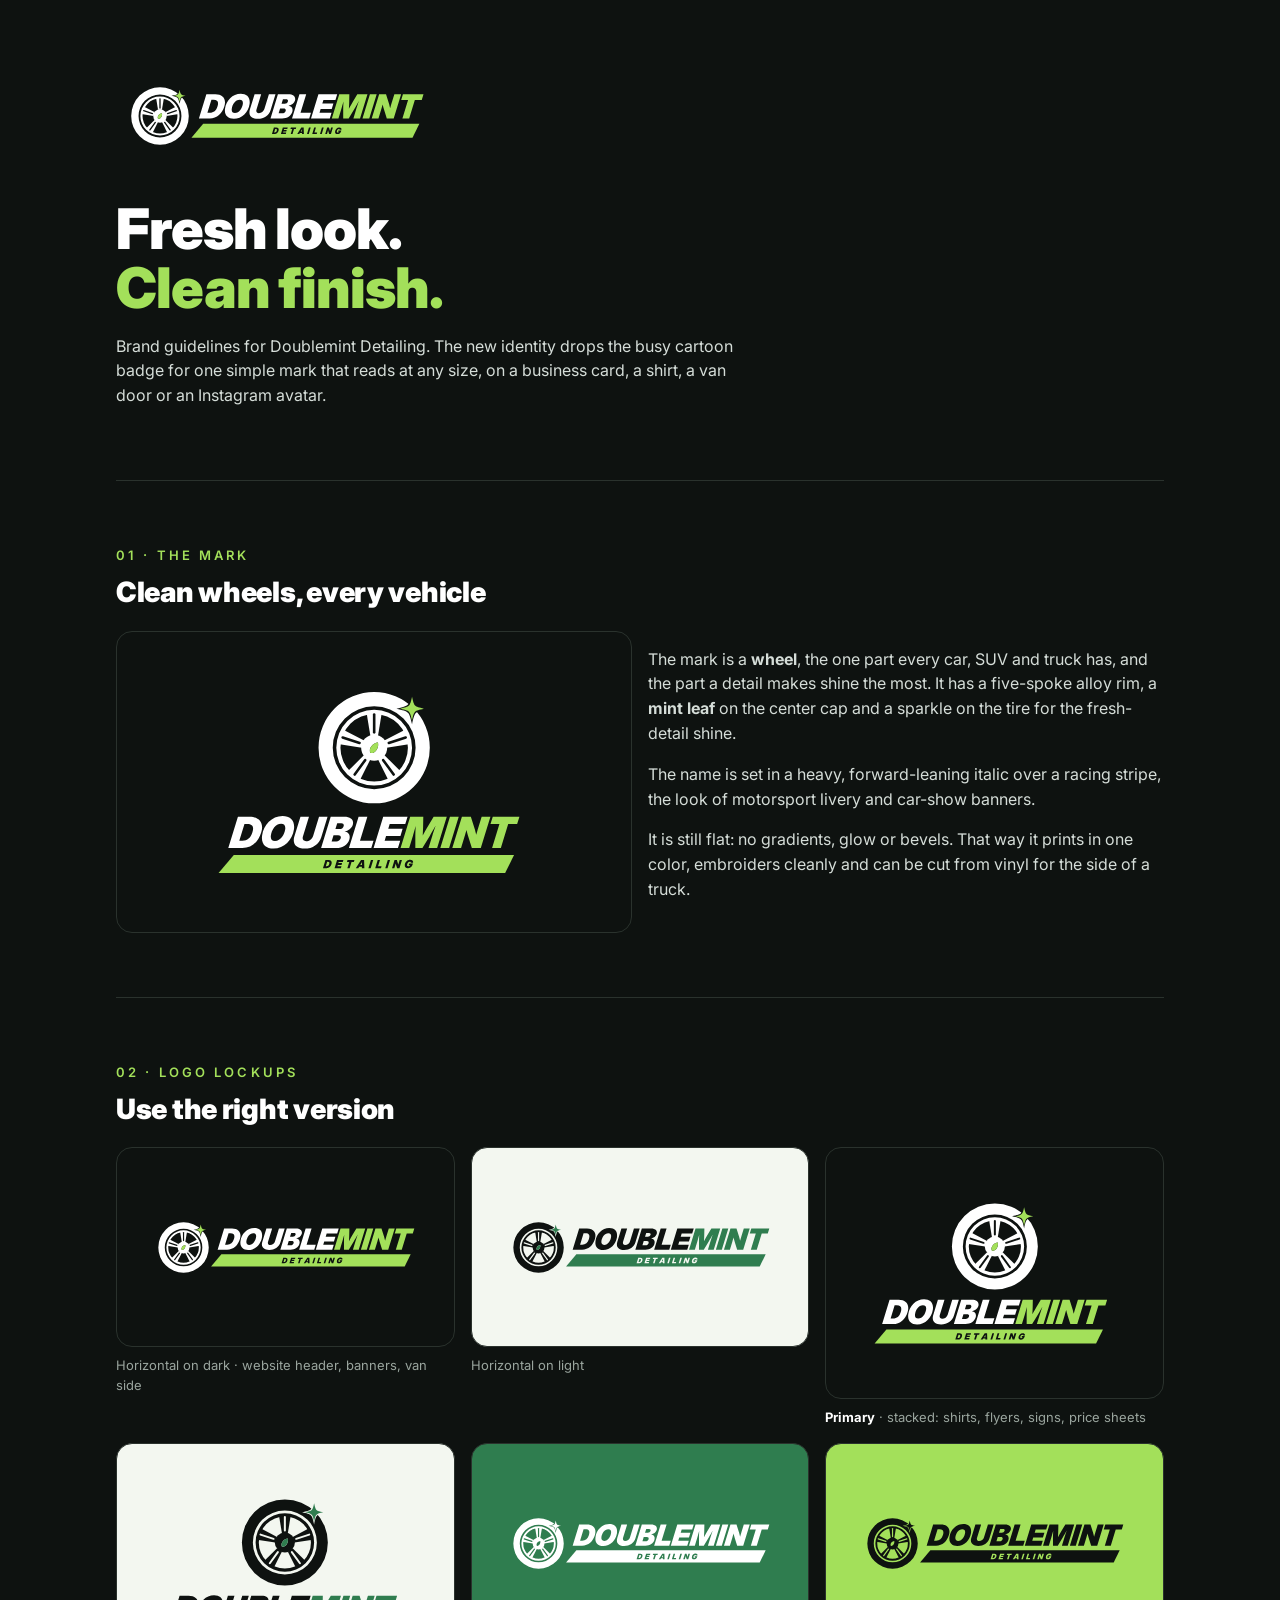
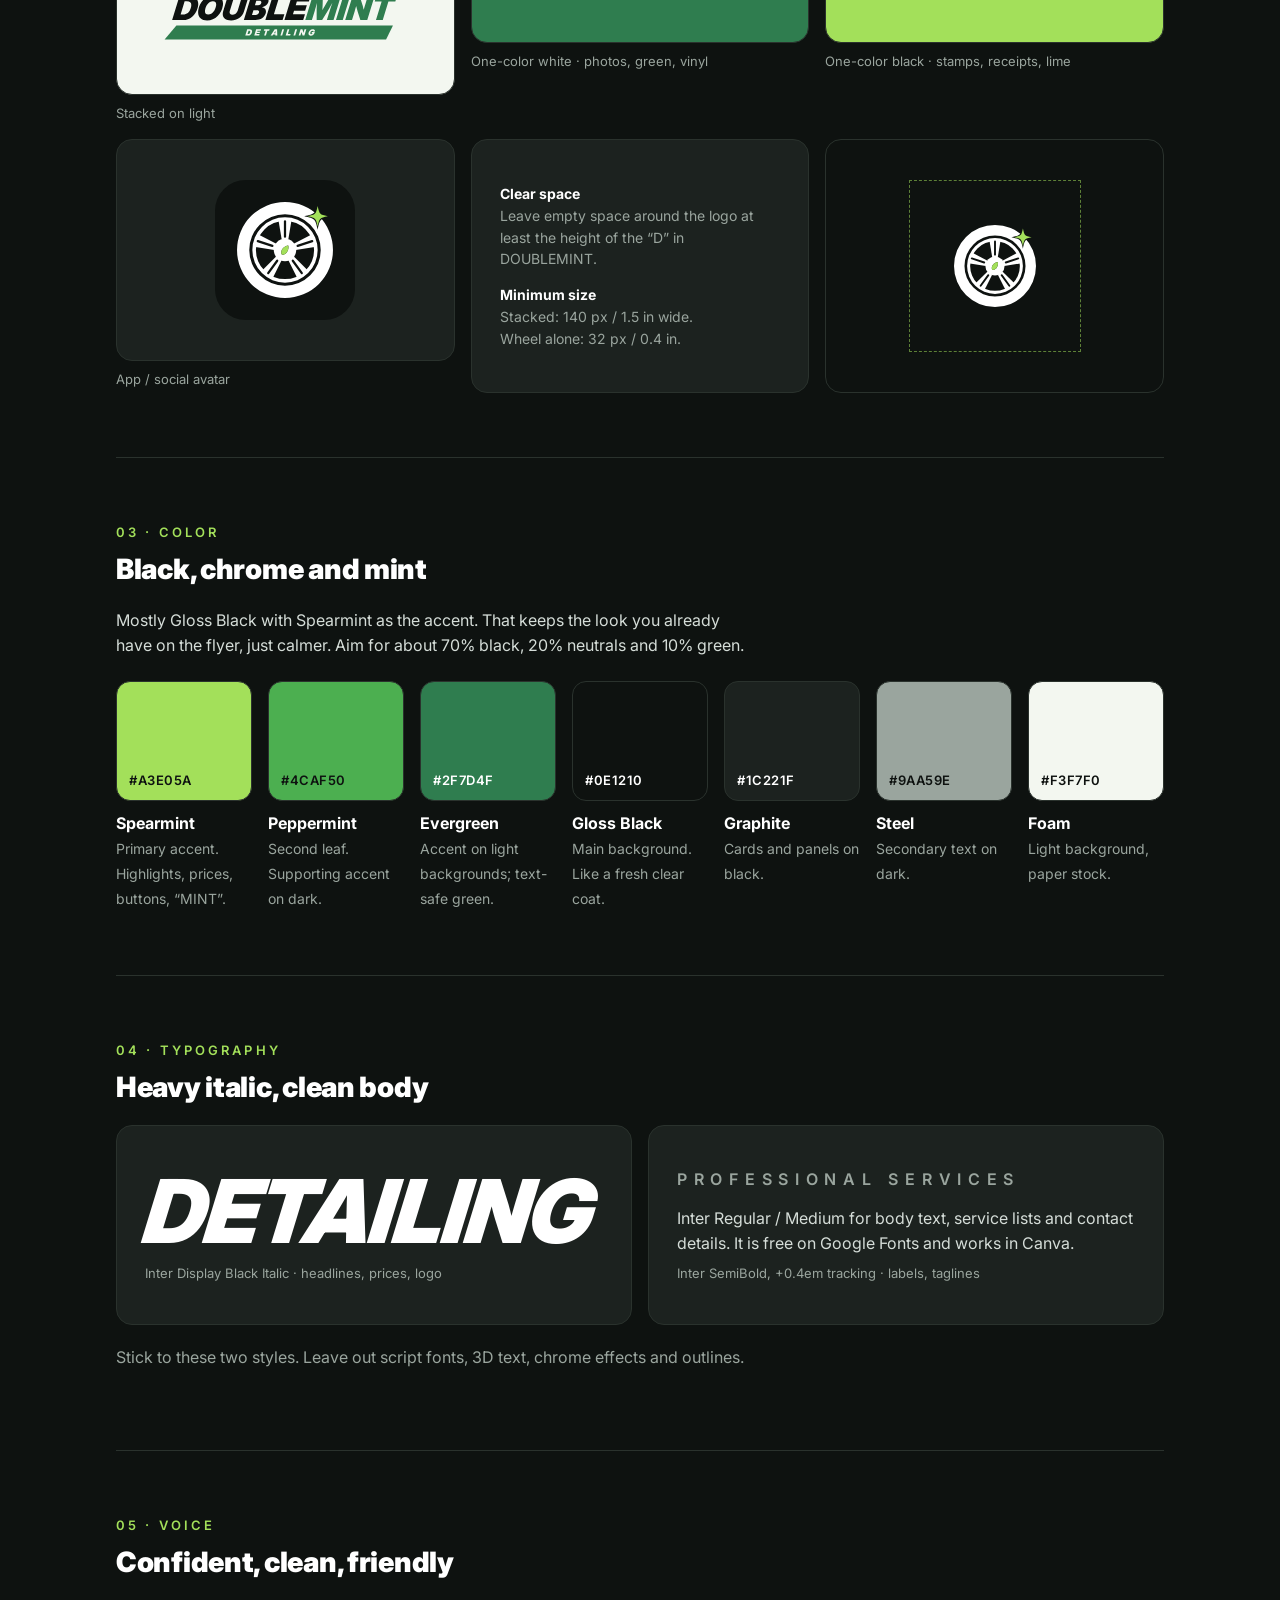
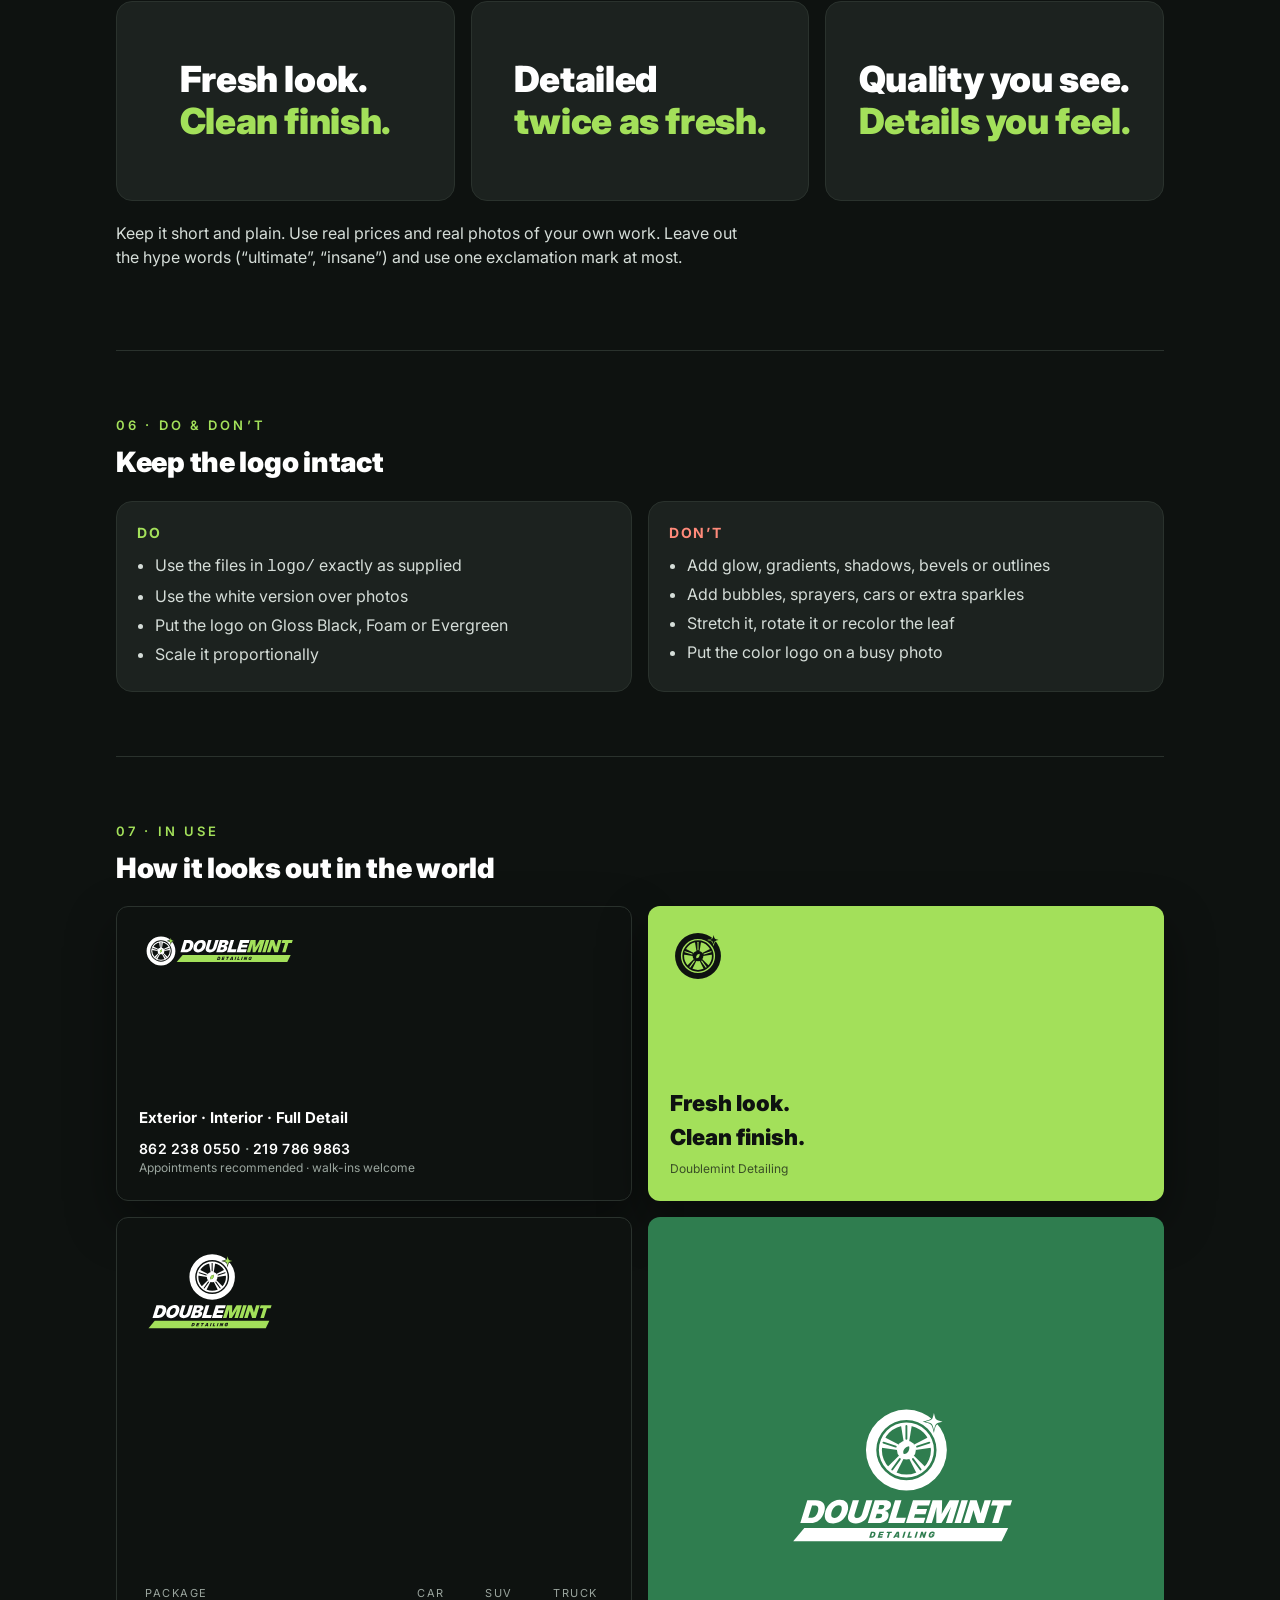
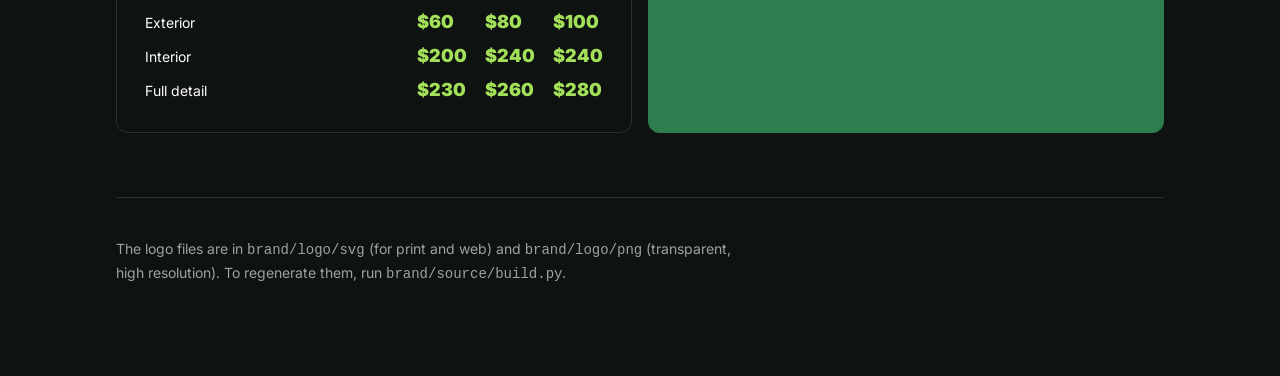
==== commit 0b525d15: "Replace car with universal vehicle-part marks Feedback: the mark should be a part every car and truc" ====
--- a/brand/brand-guide.html
+++ b/brand/brand-guide.html
@@ -43,16 +43,7 @@
 </style></head><body><main>
 
 <header>
-<svg style="height:96px;width:auto;max-width:100%;display:block" xmlns="http://www.w3.org/2000/svg" viewBox="0 0 894.1 143.9"><title>Doublemint Detailing</title><g transform="translate(28 27.999999999999993) scale(1.612231651376147) translate(37.6 -6.5)">
-<mask id="m-h-dark-1" maskUnits="userSpaceOnUse" x="-30" y="0" width="240" height="70">
-<rect x="-30" width="240" height="70" fill="#fff"/>
-<path d="M58,28.5 C73,17 90,11.5 106,12 C117,12.5 126,17.5 135,25.8 Z" fill="#000"/><circle cx="44" cy="47" r="16" fill="#000"/><circle cx="156" cy="47" r="16" fill="#000"/><path transform="translate(100 36.5) rotate(62)" d="M0,9.75 C7.75,5.46 5.00,-5.85 0,-9.75 C-5.00,-5.85 -7.75,5.46 0,9.75Z" fill="#000"/>
-</mask>
-<path d="M8,46 L6,37 L9,31 L13,28 L30,27.5 C46,26 58,20 70,13.5 C84,7 100,6 113,9.5 C123,14.5 131,19 141,24.5 C160,27 178,29.5 190,32.5 C196,34.5 198.5,39 197.5,43.5 L195,47 L172,47 A16,16 0 0 0 140,47 L60,47 A16,16 0 0 0 28,47 Z" fill="#FFFFFF" mask="url(#m-h-dark-1)"/>
-<g fill="#FFFFFF"><path d="M30.5,47 a13.5,13.5 0 1,0 27.0,0 a13.5,13.5 0 1,0 -27.0,0ZM35,47 a9,9 0 1,0 18,0 a9,9 0 1,0 -18,0Z" fill-rule="evenodd"/><path d="M142.5,47 a13.5,13.5 0 1,0 27.0,0 a13.5,13.5 0 1,0 -27.0,0ZM147,47 a9,9 0 1,0 18,0 a9,9 0 1,0 -18,0Z" fill-rule="evenodd"/></g>
-<g fill="#A3E05A"><circle cx="44" cy="47" r="6.5"/><circle cx="156" cy="47" r="6.5"/><path transform="translate(100 36.5) rotate(62)" d="M0,7.5 C5.27,4.20 3.40,-4.50 0,-7.5 C-3.40,-4.50 -5.27,4.20 0,7.5Z"/></g>
-<g stroke="#A3E05A" stroke-width="3.2" stroke-linecap="round"><path d="M-30,20 L-1,20"/><path d="M-22,28 L-5,28"/><path d="M-36,36 L-9,36"/></g>
-</g><g transform="translate(438.89890137614685 30.092062499999997) skewX(-8) translate(5.857775000000001 0)">
+<svg style="height:88px;width:auto;max-width:100%;display:block" xmlns="http://www.w3.org/2000/svg" viewBox="0 0 615.4 169.0"><title>Doublemint Detailing</title><g transform="translate(28 28.0) scale(1.17678515625) translate(-2 -2)"><mask id="m-h-dark-1" maskUnits="userSpaceOnUse" x="-10" y="-10" width="120" height="120"><rect x="-10" y="-10" width="120" height="120" fill="#fff"/><path d="M82,3.8000000000000007 C84.376,14.624 84.376,14.624 95.2,17 C84.376,19.376 84.376,19.376 82,30.2 C79.624,19.376 79.624,19.376 68.8,17 C79.624,14.624 79.624,14.624 82,3.8000000000000007Z" fill="#000"/></mask><mask id="m-h-darkr-1" maskUnits="userSpaceOnUse" x="-10" y="-10" width="120" height="120"><rect x="-10" y="-10" width="120" height="120" fill="#fff"/><path transform="rotate(0 50 50)" d="M50,37 L50,22" stroke="#000" stroke-width="2.2" stroke-linecap="round"/><path transform="rotate(72 50 50)" d="M50,37 L50,22" stroke="#000" stroke-width="2.2" stroke-linecap="round"/><path transform="rotate(144 50 50)" d="M50,37 L50,22" stroke="#000" stroke-width="2.2" stroke-linecap="round"/><path transform="rotate(216 50 50)" d="M50,37 L50,22" stroke="#000" stroke-width="2.2" stroke-linecap="round"/><path transform="rotate(288 50 50)" d="M50,37 L50,22" stroke="#000" stroke-width="2.2" stroke-linecap="round"/><g fill="#000"><path transform="translate(50 50) rotate(35)" d="M0,5.5 C4.34,3.08 2.80,-3.30 0,-5.5 C-2.80,-3.30 -4.34,3.08 0,5.5Z"/></g></mask><g mask="url(#m-h-dark-1)"><path d="M3.00,50 a47,47 0 1,0 94,0 a47,47 0 1,0 -94,0ZM15.00,50 a35,35 0 1,0 70,0 a35,35 0 1,0 -70,0Z" fill-rule="evenodd" fill="#FFFFFF"/></g><g mask="url(#m-h-darkr-1)" fill="#FFFFFF"><path d="M18.00,50 a32,32 0 1,0 64,0 a32,32 0 1,0 -64,0ZM21.50,50 a28.5,28.5 0 1,0 57.0,0 a28.5,28.5 0 1,0 -57.0,0Z" fill-rule="evenodd"/><path transform="rotate(0 50 50)" d="M46.8,40 L43.5,20 L56.5,20 L53.2,40Z"/><path transform="rotate(72 50 50)" d="M46.8,40 L43.5,20 L56.5,20 L53.2,40Z"/><path transform="rotate(144 50 50)" d="M46.8,40 L43.5,20 L56.5,20 L53.2,40Z"/><path transform="rotate(216 50 50)" d="M46.8,40 L43.5,20 L56.5,20 L53.2,40Z"/><path transform="rotate(288 50 50)" d="M46.8,40 L43.5,20 L56.5,20 L53.2,40Z"/><circle cx="50" cy="50" r="11"/></g><g fill="#A3E05A"><path transform="translate(50 50) rotate(35)" d="M0,5.5 C4.34,3.08 2.80,-3.30 0,-5.5 C-2.80,-3.30 -4.34,3.08 0,5.5Z"/></g><path d="M82,7 C83.8,15.2 83.8,15.2 92,17 C83.8,18.8 83.8,18.8 82,27 C80.2,18.8 80.2,18.8 72,17 C80.2,15.2 80.2,15.2 82,7Z" fill="#A3E05A"/></g><g transform="translate(160.17137499999998 42.644437499999995) skewX(-8) translate(5.857775000000001 0)">
 <mask id="w-h-dark-1" maskUnits="userSpaceOnUse" x="-64" y="-64" width="548.8075" height="211.6825">
 <rect x="-64" y="-64" width="548.8075" height="211.6825" fill="#fff"/><path d="M149.57642575 76.3049375C153.31153825 76.3049375 155.45170075 73.9287875 156.06201325 70.2506375C156.67232575 66.56434999999999 154.43451325 64.18006249999999 150.69126325 64.18006249999999H146.19936325L144.18940075 76.3049375ZM148.03843825 73.50563749999999 149.12072575 66.9793625H150.21115075C152.25366325 66.9793625 153.01045075 68.0291 152.64426325 70.2506375C152.27807575 72.4559 151.20392575 73.50563749999999 149.22651325 73.50563749999999ZM161.37059275000001 76.3049375H170.76126775L171.23324275000002 73.44053749999999H165.22776775L165.52885525000002 71.6340125H171.07049275L171.52619275 68.8672625H165.98455525L166.28564275000002 67.0444625H172.29111775L172.76309275 64.18006249999999H163.38055525000001ZM178.39717225 67.0444625H181.84747225L180.31762225 76.3049375H183.70282225L185.23267225 67.0444625H188.68297225L189.16308475 64.18006249999999H178.87728475ZM192.81975175 76.3049375H196.62810175L197.55577675 74.31125H201.60825175L201.85237675 76.3049375H205.55493925L203.45546425 64.18006249999999H198.89846425ZM198.76826425000002 71.70724999999999 198.81708925 71.6014625C199.50063925 70.1367125 200.14350175 68.7207875 200.77822675 67.2479C200.92470175 68.7207875 201.09558925 70.1367125 201.27461425 71.6014625L201.29088925 71.70724999999999ZM216.93409375 64.18006249999999H213.54889375L211.53893125 76.3049375H214.92413125ZM221.56726075 76.3049375H230.17673575L230.64871075 73.44053749999999H225.42443575L226.96242325 64.18006249999999H223.57722325ZM241.88139024999998 64.18006249999999H238.49619024999998L236.48622774999998 76.3049375H239.87142774999998ZM246.51455725 76.3049375H249.89975725L250.63213224999998 71.8781375C250.71350725 71.3898875 250.86811975 70.4378 251.01459475 69.347375C251.41333225 70.39711249999999 251.79579475 71.33292499999999 252.04805725 71.8781375L254.06615725 76.3049375H257.51645725L259.52641975 64.18006249999999H256.14121975L255.40070724999998 68.6231375C255.31119475 69.20089999999999 255.15658224999999 70.193675 255.01824474999998 71.17831249999999C254.69274475 70.29946249999999 254.34283225 69.3962 254.13939474999998 68.9405L251.97481975 64.18006249999999H248.52451975ZM269.92907425 76.5002375C273.20848674999996 76.5002375 275.69856174999995 74.5472375 276.21122424999993 71.3898875L276.51231175 69.5345375H271.01136174999994L270.61262424999995 71.951375H272.80161174999995C272.55748674999995 72.87904999999999 271.61353675 73.57073749999999 270.20574924999994 73.57073749999999C268.82237424999994 73.57073749999999 268.13882424999997 72.83836249999999 268.13882424999997 71.4143C268.13882424999997 69.379925 269.14787425 66.91426249999999 271.58912424999994 66.91426249999999C272.67141174999995 66.91426249999999 273.15152424999997 67.459475 273.16779925 68.3627375H276.61809924999994C276.84594924999993 65.6285375 274.50234924999995 63.984762499999995 271.60539924999995 63.984762499999995C267.47968675 63.984762499999995 264.75362425 67.35368749999999 264.75362425 71.44685C264.75362425 74.57164999999999 266.69848675 76.5002375 269.92907425 76.5002375Z" fill="#000"/></mask>
 <path d="M20.46875 46.5625C34.8125 46.5625 43.03125 37.4375 45.375 23.3125C47.71875 9.15625 39.125 0.0 24.75 0.0H7.5L-0.21875 46.5625ZM14.5625 35.8125 18.71875 10.75H22.90625C30.75 10.75 33.65625 14.78125 32.25 23.3125C30.84375 31.78125 26.71875 35.8125 19.125 35.8125ZM66.8675 47.3125C82.68 47.3125 93.14875 34.40625 93.14875 18.65625C93.14875 6.125 84.96125 -0.75 73.555 -0.75C57.46125 -0.75 47.2425 12.5 47.2425 27.90625C47.2425 40.375 55.39875 47.3125 66.8675 47.3125ZM67.46125 36.0625C62.68 36.0625 60.2425 33.125 60.2425 27.78125C60.2425 19.90625 64.39875 10.5 72.96125 10.5C77.7425 10.5 80.18 13.4375 80.18 18.75C80.18 26.5 76.18 36.0625 67.46125 36.0625ZM113.01625 47.3125C124.86 47.3125 133.485 40.90625 135.235 30.40625L140.26625 0.0H127.64125L122.9225 28.53125C122.20375 32.875 118.235 36.375 113.5475 36.375C109.5475 36.375 107.20375 33.65625 107.9225 29.34375L112.76625 0.0H100.14125L95.235 29.59375C93.485 40.125 100.51625 47.3125 113.01625 47.3125ZM137.25875 46.5625H159.50875C169.6025 46.5625 176.1025 41.40625 177.29 34.1875C178.44625 27.21875 174.38375 22.5625 168.415 22.09375V22.0625C173.9775 21.03125 178.50875 17.4375 179.32125 12.4375C180.50875 5.25 175.44625 0.0 164.82125 0.0H144.94625ZM151.4775 36.8125 153.00875 27.625H159.88375C163.04 27.625 164.75875 29.4375 164.32125 32.21875C163.8525 35.0 161.50875 36.8125 158.3525 36.8125ZM154.54 18.4375 155.9775 9.75H162.07125C164.94625 9.75 166.50875 11.46875 166.07125 14.09375C165.63375 16.71875 163.50875 18.4375 160.63375 18.4375ZM178.5325 46.5625H211.595L213.4075 35.5625H193.345L199.25125 0.0H186.25125ZM215.025 46.5625H251.0875L252.9 35.5625H229.8375L230.99375 28.625H252.275L254.025 18.0H232.74375L233.9 11.0H256.9625L258.775 0.0H222.74375Z" fill="#FFFFFF"/><path d="M254.98625 46.5625H267.73625000000004L270.70500000000004 28.5625C271.20500000000004 25.5625 271.95500000000004 19.625 272.73625000000004 13.84375C273.29875000000004 19.5625 273.89250000000004 25.40625 274.33000000000004 28.5625L276.86125000000004 46.5625H287.36125000000004L295.73625000000004 28.5625C297.26750000000004 25.28125 299.89250000000004 19.125 302.33000000000004 13.28125C301.20500000000004 19.1875 299.92375000000004 25.4375 299.39250000000004 28.5625L296.42375000000004 46.5625H309.17375000000004L316.89250000000004 0.0H297.42375000000004L290.86125000000004 14.5625C289.45500000000004 17.71875 287.17375000000004 23.125 285.20500000000004 27.90625C284.79875000000004 23.125 284.29875000000004 17.71875 283.89250000000004 14.5625L282.11125000000004 0.0H262.70500000000004ZM334.60375 0.0H321.60375L313.885 46.5625H326.885ZM331.59625 46.5625H344.59625L347.40875 29.5625C347.72125 27.6875 348.315 24.03125 348.8775 19.84375C350.40875 23.875 351.8775 27.46875 352.84625 29.5625L360.59625 46.5625H373.84625L381.565 0.0H368.565L365.72125 17.0625C365.3775 19.28125 364.78375 23.09375 364.2525 26.875C363.0025 23.5 361.65875 20.03125 360.8775 18.28125L352.565 0.0H339.315ZM383.1825 11.0H396.4325L390.5575 46.5625H403.5575L409.4325 11.0H422.6825L424.52625 0.0H385.02625Z" fill="#A3E05A"/>
@@ -63,24 +54,15 @@
 </header>
 
 <section>
-<h2>01 · The mark</h2><h3>Built for speed</h3>
-<div class="grid g2">
-<div class="tile dark"><svg style="height:220px;width:auto;max-width:100%;display:block" xmlns="http://www.w3.org/2000/svg" viewBox="0 0 476.8 247.9"><title>Doublemint Detailing</title><g transform="translate(53.248450000000005 28) scale(1.633514345991561) translate(37.6 -6.5)">
-<mask id="m-s-dark-2" maskUnits="userSpaceOnUse" x="-30" y="0" width="240" height="70">
-<rect x="-30" width="240" height="70" fill="#fff"/>
-<path d="M58,28.5 C73,17 90,11.5 106,12 C117,12.5 126,17.5 135,25.8 Z" fill="#000"/><circle cx="44" cy="47" r="16" fill="#000"/><circle cx="156" cy="47" r="16" fill="#000"/><path transform="translate(100 36.5) rotate(62)" d="M0,9.75 C7.75,5.46 5.00,-5.85 0,-9.75 C-5.00,-5.85 -7.75,5.46 0,9.75Z" fill="#000"/>
-</mask>
-<path d="M8,46 L6,37 L9,31 L13,28 L30,27.5 C46,26 58,20 70,13.5 C84,7 100,6 113,9.5 C123,14.5 131,19 141,24.5 C160,27 178,29.5 190,32.5 C196,34.5 198.5,39 197.5,43.5 L195,47 L172,47 A16,16 0 0 0 140,47 L60,47 A16,16 0 0 0 28,47 Z" fill="#FFFFFF" mask="url(#m-s-dark-2)"/>
-<g fill="#FFFFFF"><path d="M30.5,47 a13.5,13.5 0 1,0 27.0,0 a13.5,13.5 0 1,0 -27.0,0ZM35,47 a9,9 0 1,0 18,0 a9,9 0 1,0 -18,0Z" fill-rule="evenodd"/><path d="M142.5,47 a13.5,13.5 0 1,0 27.0,0 a13.5,13.5 0 1,0 -27.0,0ZM147,47 a9,9 0 1,0 18,0 a9,9 0 1,0 -18,0Z" fill-rule="evenodd"/></g>
-<g fill="#A3E05A"><circle cx="44" cy="47" r="6.5"/><circle cx="156" cy="47" r="6.5"/><path transform="translate(100 36.5) rotate(62)" d="M0,7.5 C5.27,4.20 3.40,-4.50 0,-7.5 C-3.40,-4.50 -5.27,4.20 0,7.5Z"/></g>
-<g stroke="#A3E05A" stroke-width="3.2" stroke-linecap="round"><path d="M-30,20 L-1,20"/><path d="M-22,28 L-5,28"/><path d="M-36,36 L-9,36"/></g>
-</g><g transform="translate(28 136.22653185654008) skewX(-8) translate(5.857775000000001 0)">
+<h2>01 · The mark</h2><h3>Clean wheels, every vehicle</h3>
+<div class="grid g2">
+<div class="tile dark"><svg style="height:220px;width:auto;max-width:100%;display:block" xmlns="http://www.w3.org/2000/svg" viewBox="0 0 486.4 325.9"><title>Doublemint Detailing</title><g transform="translate(159.04225000000002 28) scale(1.7533645833333333) translate(-2 -2)"><mask id="m-s-dark-2" maskUnits="userSpaceOnUse" x="-10" y="-10" width="120" height="120"><rect x="-10" y="-10" width="120" height="120" fill="#fff"/><path d="M82,3.8000000000000007 C84.376,14.624 84.376,14.624 95.2,17 C84.376,19.376 84.376,19.376 82,30.2 C79.624,19.376 79.624,19.376 68.8,17 C79.624,14.624 79.624,14.624 82,3.8000000000000007Z" fill="#000"/></mask><mask id="m-s-darkr-2" maskUnits="userSpaceOnUse" x="-10" y="-10" width="120" height="120"><rect x="-10" y="-10" width="120" height="120" fill="#fff"/><path transform="rotate(0 50 50)" d="M50,37 L50,22" stroke="#000" stroke-width="2.2" stroke-linecap="round"/><path transform="rotate(72 50 50)" d="M50,37 L50,22" stroke="#000" stroke-width="2.2" stroke-linecap="round"/><path transform="rotate(144 50 50)" d="M50,37 L50,22" stroke="#000" stroke-width="2.2" stroke-linecap="round"/><path transform="rotate(216 50 50)" d="M50,37 L50,22" stroke="#000" stroke-width="2.2" stroke-linecap="round"/><path transform="rotate(288 50 50)" d="M50,37 L50,22" stroke="#000" stroke-width="2.2" stroke-linecap="round"/><g fill="#000"><path transform="translate(50 50) rotate(35)" d="M0,5.5 C4.34,3.08 2.80,-3.30 0,-5.5 C-2.80,-3.30 -4.34,3.08 0,5.5Z"/></g></mask><g mask="url(#m-s-dark-2)"><path d="M3.00,50 a47,47 0 1,0 94,0 a47,47 0 1,0 -94,0ZM15.00,50 a35,35 0 1,0 70,0 a35,35 0 1,0 -70,0Z" fill-rule="evenodd" fill="#FFFFFF"/></g><g mask="url(#m-s-darkr-2)" fill="#FFFFFF"><path d="M18.00,50 a32,32 0 1,0 64,0 a32,32 0 1,0 -64,0ZM21.50,50 a28.5,28.5 0 1,0 57.0,0 a28.5,28.5 0 1,0 -57.0,0Z" fill-rule="evenodd"/><path transform="rotate(0 50 50)" d="M46.8,40 L43.5,20 L56.5,20 L53.2,40Z"/><path transform="rotate(72 50 50)" d="M46.8,40 L43.5,20 L56.5,20 L53.2,40Z"/><path transform="rotate(144 50 50)" d="M46.8,40 L43.5,20 L56.5,20 L53.2,40Z"/><path transform="rotate(216 50 50)" d="M46.8,40 L43.5,20 L56.5,20 L53.2,40Z"/><path transform="rotate(288 50 50)" d="M46.8,40 L43.5,20 L56.5,20 L53.2,40Z"/><circle cx="50" cy="50" r="11"/></g><g fill="#A3E05A"><path transform="translate(50 50) rotate(35)" d="M0,5.5 C4.34,3.08 2.80,-3.30 0,-5.5 C-2.80,-3.30 -4.34,3.08 0,5.5Z"/></g><path d="M82,7 C83.8,15.2 83.8,15.2 92,17 C83.8,18.8 83.8,18.8 82,27 C80.2,18.8 80.2,18.8 72,17 C80.2,15.2 80.2,15.2 82,7Z" fill="#A3E05A"/></g><g transform="translate(28 214.243) skewX(-8) translate(5.857775000000001 0)">
 <mask id="w-s-dark-2" maskUnits="userSpaceOnUse" x="-64" y="-64" width="548.8075" height="211.6825">
 <rect x="-64" y="-64" width="548.8075" height="211.6825" fill="#fff"/><path d="M149.57642575 76.3049375C153.31153825 76.3049375 155.45170075 73.9287875 156.06201325 70.2506375C156.67232575 66.56434999999999 154.43451325 64.18006249999999 150.69126325 64.18006249999999H146.19936325L144.18940075 76.3049375ZM148.03843825 73.50563749999999 149.12072575 66.9793625H150.21115075C152.25366325 66.9793625 153.01045075 68.0291 152.64426325 70.2506375C152.27807575 72.4559 151.20392575 73.50563749999999 149.22651325 73.50563749999999ZM161.37059275000001 76.3049375H170.76126775L171.23324275000002 73.44053749999999H165.22776775L165.52885525000002 71.6340125H171.07049275L171.52619275 68.8672625H165.98455525L166.28564275000002 67.0444625H172.29111775L172.76309275 64.18006249999999H163.38055525000001ZM178.39717225 67.0444625H181.84747225L180.31762225 76.3049375H183.70282225L185.23267225 67.0444625H188.68297225L189.16308475 64.18006249999999H178.87728475ZM192.81975175 76.3049375H196.62810175L197.55577675 74.31125H201.60825175L201.85237675 76.3049375H205.55493925L203.45546425 64.18006249999999H198.89846425ZM198.76826425000002 71.70724999999999 198.81708925 71.6014625C199.50063925 70.1367125 200.14350175 68.7207875 200.77822675 67.2479C200.92470175 68.7207875 201.09558925 70.1367125 201.27461425 71.6014625L201.29088925 71.70724999999999ZM216.93409375 64.18006249999999H213.54889375L211.53893125 76.3049375H214.92413125ZM221.56726075 76.3049375H230.17673575L230.64871075 73.44053749999999H225.42443575L226.96242325 64.18006249999999H223.57722325ZM241.88139024999998 64.18006249999999H238.49619024999998L236.48622774999998 76.3049375H239.87142774999998ZM246.51455725 76.3049375H249.89975725L250.63213224999998 71.8781375C250.71350725 71.3898875 250.86811975 70.4378 251.01459475 69.347375C251.41333225 70.39711249999999 251.79579475 71.33292499999999 252.04805725 71.8781375L254.06615725 76.3049375H257.51645725L259.52641975 64.18006249999999H256.14121975L255.40070724999998 68.6231375C255.31119475 69.20089999999999 255.15658224999999 70.193675 255.01824474999998 71.17831249999999C254.69274475 70.29946249999999 254.34283225 69.3962 254.13939474999998 68.9405L251.97481975 64.18006249999999H248.52451975ZM269.92907425 76.5002375C273.20848674999996 76.5002375 275.69856174999995 74.5472375 276.21122424999993 71.3898875L276.51231175 69.5345375H271.01136174999994L270.61262424999995 71.951375H272.80161174999995C272.55748674999995 72.87904999999999 271.61353675 73.57073749999999 270.20574924999994 73.57073749999999C268.82237424999994 73.57073749999999 268.13882424999997 72.83836249999999 268.13882424999997 71.4143C268.13882424999997 69.379925 269.14787425 66.91426249999999 271.58912424999994 66.91426249999999C272.67141174999995 66.91426249999999 273.15152424999997 67.459475 273.16779925 68.3627375H276.61809924999994C276.84594924999993 65.6285375 274.50234924999995 63.984762499999995 271.60539924999995 63.984762499999995C267.47968675 63.984762499999995 264.75362425 67.35368749999999 264.75362425 71.44685C264.75362425 74.57164999999999 266.69848675 76.5002375 269.92907425 76.5002375Z" fill="#000"/></mask>
 <path d="M20.46875 46.5625C34.8125 46.5625 43.03125 37.4375 45.375 23.3125C47.71875 9.15625 39.125 0.0 24.75 0.0H7.5L-0.21875 46.5625ZM14.5625 35.8125 18.71875 10.75H22.90625C30.75 10.75 33.65625 14.78125 32.25 23.3125C30.84375 31.78125 26.71875 35.8125 19.125 35.8125ZM66.8675 47.3125C82.68 47.3125 93.14875 34.40625 93.14875 18.65625C93.14875 6.125 84.96125 -0.75 73.555 -0.75C57.46125 -0.75 47.2425 12.5 47.2425 27.90625C47.2425 40.375 55.39875 47.3125 66.8675 47.3125ZM67.46125 36.0625C62.68 36.0625 60.2425 33.125 60.2425 27.78125C60.2425 19.90625 64.39875 10.5 72.96125 10.5C77.7425 10.5 80.18 13.4375 80.18 18.75C80.18 26.5 76.18 36.0625 67.46125 36.0625ZM113.01625 47.3125C124.86 47.3125 133.485 40.90625 135.235 30.40625L140.26625 0.0H127.64125L122.9225 28.53125C122.20375 32.875 118.235 36.375 113.5475 36.375C109.5475 36.375 107.20375 33.65625 107.9225 29.34375L112.76625 0.0H100.14125L95.235 29.59375C93.485 40.125 100.51625 47.3125 113.01625 47.3125ZM137.25875 46.5625H159.50875C169.6025 46.5625 176.1025 41.40625 177.29 34.1875C178.44625 27.21875 174.38375 22.5625 168.415 22.09375V22.0625C173.9775 21.03125 178.50875 17.4375 179.32125 12.4375C180.50875 5.25 175.44625 0.0 164.82125 0.0H144.94625ZM151.4775 36.8125 153.00875 27.625H159.88375C163.04 27.625 164.75875 29.4375 164.32125 32.21875C163.8525 35.0 161.50875 36.8125 158.3525 36.8125ZM154.54 18.4375 155.9775 9.75H162.07125C164.94625 9.75 166.50875 11.46875 166.07125 14.09375C165.63375 16.71875 163.50875 18.4375 160.63375 18.4375ZM178.5325 46.5625H211.595L213.4075 35.5625H193.345L199.25125 0.0H186.25125ZM215.025 46.5625H251.0875L252.9 35.5625H229.8375L230.99375 28.625H252.275L254.025 18.0H232.74375L233.9 11.0H256.9625L258.775 0.0H222.74375Z" fill="#FFFFFF"/><path d="M254.98625 46.5625H267.73625000000004L270.70500000000004 28.5625C271.20500000000004 25.5625 271.95500000000004 19.625 272.73625000000004 13.84375C273.29875000000004 19.5625 273.89250000000004 25.40625 274.33000000000004 28.5625L276.86125000000004 46.5625H287.36125000000004L295.73625000000004 28.5625C297.26750000000004 25.28125 299.89250000000004 19.125 302.33000000000004 13.28125C301.20500000000004 19.1875 299.92375000000004 25.4375 299.39250000000004 28.5625L296.42375000000004 46.5625H309.17375000000004L316.89250000000004 0.0H297.42375000000004L290.86125000000004 14.5625C289.45500000000004 17.71875 287.17375000000004 23.125 285.20500000000004 27.90625C284.79875000000004 23.125 284.29875000000004 17.71875 283.89250000000004 14.5625L282.11125000000004 0.0H262.70500000000004ZM334.60375 0.0H321.60375L313.885 46.5625H326.885ZM331.59625 46.5625H344.59625L347.40875 29.5625C347.72125 27.6875 348.315 24.03125 348.8775 19.84375C350.40875 23.875 351.8775 27.46875 352.84625 29.5625L360.59625 46.5625H373.84625L381.565 0.0H368.565L365.72125 17.0625C365.3775 19.28125 364.78375 23.09375 364.2525 26.875C363.0025 23.5 361.65875 20.03125 360.8775 18.28125L352.565 0.0H339.315ZM383.1825 11.0H396.4325L390.5575 46.5625H403.5575L409.4325 11.0H422.6825L424.52625 0.0H385.02625Z" fill="#A3E05A"/>
 <path d="M9.408,56.8025 L424.5707,56.8025 L415.16270000000003,83.6825 L-9.408,83.6825Z" fill="#A3E05A" mask="url(#w-s-dark-2)"/>
 </g></svg></div>
-<div><p>The mark is a <b>low sports coupe</b> with speed lines behind it, so anyone can see at a glance that this is car work. The <b>mint leaf</b> on the door is the team decal, and the lime hubs match it.</p>
+<div><p>The mark is a <b>wheel</b>, the one part every car, SUV and truck has, and the part a detail makes shine the most. It has a five-spoke alloy rim, a <b>mint leaf</b> on the center cap and a sparkle on the tire for the fresh-detail shine.</p>
 <p>The name is set in a heavy, forward-leaning italic over a racing stripe, the look of motorsport livery and car-show banners.</p>
 <p>It is still flat: no gradients, glow or bevels. That way it prints in one color, embroiders cleanly and can be cut from vinyl for the side of a truck.</p></div>
 </div>
@@ -89,91 +71,37 @@
 <section>
 <h2>02 · Logo lockups</h2><h3>Use the right version</h3>
 <div class="grid g2">
-<div><div class="tile dark"><svg style="width:100%;height:auto;max-width:100%;display:block" xmlns="http://www.w3.org/2000/svg" viewBox="0 0 894.1 143.9"><title>Doublemint Detailing</title><g transform="translate(28 27.999999999999993) scale(1.612231651376147) translate(37.6 -6.5)">
-<mask id="m-h-dark-3" maskUnits="userSpaceOnUse" x="-30" y="0" width="240" height="70">
-<rect x="-30" width="240" height="70" fill="#fff"/>
-<path d="M58,28.5 C73,17 90,11.5 106,12 C117,12.5 126,17.5 135,25.8 Z" fill="#000"/><circle cx="44" cy="47" r="16" fill="#000"/><circle cx="156" cy="47" r="16" fill="#000"/><path transform="translate(100 36.5) rotate(62)" d="M0,9.75 C7.75,5.46 5.00,-5.85 0,-9.75 C-5.00,-5.85 -7.75,5.46 0,9.75Z" fill="#000"/>
-</mask>
-<path d="M8,46 L6,37 L9,31 L13,28 L30,27.5 C46,26 58,20 70,13.5 C84,7 100,6 113,9.5 C123,14.5 131,19 141,24.5 C160,27 178,29.5 190,32.5 C196,34.5 198.5,39 197.5,43.5 L195,47 L172,47 A16,16 0 0 0 140,47 L60,47 A16,16 0 0 0 28,47 Z" fill="#FFFFFF" mask="url(#m-h-dark-3)"/>
-<g fill="#FFFFFF"><path d="M30.5,47 a13.5,13.5 0 1,0 27.0,0 a13.5,13.5 0 1,0 -27.0,0ZM35,47 a9,9 0 1,0 18,0 a9,9 0 1,0 -18,0Z" fill-rule="evenodd"/><path d="M142.5,47 a13.5,13.5 0 1,0 27.0,0 a13.5,13.5 0 1,0 -27.0,0ZM147,47 a9,9 0 1,0 18,0 a9,9 0 1,0 -18,0Z" fill-rule="evenodd"/></g>
-<g fill="#A3E05A"><circle cx="44" cy="47" r="6.5"/><circle cx="156" cy="47" r="6.5"/><path transform="translate(100 36.5) rotate(62)" d="M0,7.5 C5.27,4.20 3.40,-4.50 0,-7.5 C-3.40,-4.50 -5.27,4.20 0,7.5Z"/></g>
-<g stroke="#A3E05A" stroke-width="3.2" stroke-linecap="round"><path d="M-30,20 L-1,20"/><path d="M-22,28 L-5,28"/><path d="M-36,36 L-9,36"/></g>
-</g><g transform="translate(438.89890137614685 30.092062499999997) skewX(-8) translate(5.857775000000001 0)">
+<div><div class="tile dark"><svg style="width:100%;height:auto;max-width:100%;display:block" xmlns="http://www.w3.org/2000/svg" viewBox="0 0 615.4 169.0"><title>Doublemint Detailing</title><g transform="translate(28 28.0) scale(1.17678515625) translate(-2 -2)"><mask id="m-h-dark-3" maskUnits="userSpaceOnUse" x="-10" y="-10" width="120" height="120"><rect x="-10" y="-10" width="120" height="120" fill="#fff"/><path d="M82,3.8000000000000007 C84.376,14.624 84.376,14.624 95.2,17 C84.376,19.376 84.376,19.376 82,30.2 C79.624,19.376 79.624,19.376 68.8,17 C79.624,14.624 79.624,14.624 82,3.8000000000000007Z" fill="#000"/></mask><mask id="m-h-darkr-3" maskUnits="userSpaceOnUse" x="-10" y="-10" width="120" height="120"><rect x="-10" y="-10" width="120" height="120" fill="#fff"/><path transform="rotate(0 50 50)" d="M50,37 L50,22" stroke="#000" stroke-width="2.2" stroke-linecap="round"/><path transform="rotate(72 50 50)" d="M50,37 L50,22" stroke="#000" stroke-width="2.2" stroke-linecap="round"/><path transform="rotate(144 50 50)" d="M50,37 L50,22" stroke="#000" stroke-width="2.2" stroke-linecap="round"/><path transform="rotate(216 50 50)" d="M50,37 L50,22" stroke="#000" stroke-width="2.2" stroke-linecap="round"/><path transform="rotate(288 50 50)" d="M50,37 L50,22" stroke="#000" stroke-width="2.2" stroke-linecap="round"/><g fill="#000"><path transform="translate(50 50) rotate(35)" d="M0,5.5 C4.34,3.08 2.80,-3.30 0,-5.5 C-2.80,-3.30 -4.34,3.08 0,5.5Z"/></g></mask><g mask="url(#m-h-dark-3)"><path d="M3.00,50 a47,47 0 1,0 94,0 a47,47 0 1,0 -94,0ZM15.00,50 a35,35 0 1,0 70,0 a35,35 0 1,0 -70,0Z" fill-rule="evenodd" fill="#FFFFFF"/></g><g mask="url(#m-h-darkr-3)" fill="#FFFFFF"><path d="M18.00,50 a32,32 0 1,0 64,0 a32,32 0 1,0 -64,0ZM21.50,50 a28.5,28.5 0 1,0 57.0,0 a28.5,28.5 0 1,0 -57.0,0Z" fill-rule="evenodd"/><path transform="rotate(0 50 50)" d="M46.8,40 L43.5,20 L56.5,20 L53.2,40Z"/><path transform="rotate(72 50 50)" d="M46.8,40 L43.5,20 L56.5,20 L53.2,40Z"/><path transform="rotate(144 50 50)" d="M46.8,40 L43.5,20 L56.5,20 L53.2,40Z"/><path transform="rotate(216 50 50)" d="M46.8,40 L43.5,20 L56.5,20 L53.2,40Z"/><path transform="rotate(288 50 50)" d="M46.8,40 L43.5,20 L56.5,20 L53.2,40Z"/><circle cx="50" cy="50" r="11"/></g><g fill="#A3E05A"><path transform="translate(50 50) rotate(35)" d="M0,5.5 C4.34,3.08 2.80,-3.30 0,-5.5 C-2.80,-3.30 -4.34,3.08 0,5.5Z"/></g><path d="M82,7 C83.8,15.2 83.8,15.2 92,17 C83.8,18.8 83.8,18.8 82,27 C80.2,18.8 80.2,18.8 72,17 C80.2,15.2 80.2,15.2 82,7Z" fill="#A3E05A"/></g><g transform="translate(160.17137499999998 42.644437499999995) skewX(-8) translate(5.857775000000001 0)">
 <mask id="w-h-dark-3" maskUnits="userSpaceOnUse" x="-64" y="-64" width="548.8075" height="211.6825">
 <rect x="-64" y="-64" width="548.8075" height="211.6825" fill="#fff"/><path d="M149.57642575 76.3049375C153.31153825 76.3049375 155.45170075 73.9287875 156.06201325 70.2506375C156.67232575 66.56434999999999 154.43451325 64.18006249999999 150.69126325 64.18006249999999H146.19936325L144.18940075 76.3049375ZM148.03843825 73.50563749999999 149.12072575 66.9793625H150.21115075C152.25366325 66.9793625 153.01045075 68.0291 152.64426325 70.2506375C152.27807575 72.4559 151.20392575 73.50563749999999 149.22651325 73.50563749999999ZM161.37059275000001 76.3049375H170.76126775L171.23324275000002 73.44053749999999H165.22776775L165.52885525000002 71.6340125H171.07049275L171.52619275 68.8672625H165.98455525L166.28564275000002 67.0444625H172.29111775L172.76309275 64.18006249999999H163.38055525000001ZM178.39717225 67.0444625H181.84747225L180.31762225 76.3049375H183.70282225L185.23267225 67.0444625H188.68297225L189.16308475 64.18006249999999H178.87728475ZM192.81975175 76.3049375H196.62810175L197.55577675 74.31125H201.60825175L201.85237675 76.3049375H205.55493925L203.45546425 64.18006249999999H198.89846425ZM198.76826425000002 71.70724999999999 198.81708925 71.6014625C199.50063925 70.1367125 200.14350175 68.7207875 200.77822675 67.2479C200.92470175 68.7207875 201.09558925 70.1367125 201.27461425 71.6014625L201.29088925 71.70724999999999ZM216.93409375 64.18006249999999H213.54889375L211.53893125 76.3049375H214.92413125ZM221.56726075 76.3049375H230.17673575L230.64871075 73.44053749999999H225.42443575L226.96242325 64.18006249999999H223.57722325ZM241.88139024999998 64.18006249999999H238.49619024999998L236.48622774999998 76.3049375H239.87142774999998ZM246.51455725 76.3049375H249.89975725L250.63213224999998 71.8781375C250.71350725 71.3898875 250.86811975 70.4378 251.01459475 69.347375C251.41333225 70.39711249999999 251.79579475 71.33292499999999 252.04805725 71.8781375L254.06615725 76.3049375H257.51645725L259.52641975 64.18006249999999H256.14121975L255.40070724999998 68.6231375C255.31119475 69.20089999999999 255.15658224999999 70.193675 255.01824474999998 71.17831249999999C254.69274475 70.29946249999999 254.34283225 69.3962 254.13939474999998 68.9405L251.97481975 64.18006249999999H248.52451975ZM269.92907425 76.5002375C273.20848674999996 76.5002375 275.69856174999995 74.5472375 276.21122424999993 71.3898875L276.51231175 69.5345375H271.01136174999994L270.61262424999995 71.951375H272.80161174999995C272.55748674999995 72.87904999999999 271.61353675 73.57073749999999 270.20574924999994 73.57073749999999C268.82237424999994 73.57073749999999 268.13882424999997 72.83836249999999 268.13882424999997 71.4143C268.13882424999997 69.379925 269.14787425 66.91426249999999 271.58912424999994 66.91426249999999C272.67141174999995 66.91426249999999 273.15152424999997 67.459475 273.16779925 68.3627375H276.61809924999994C276.84594924999993 65.6285375 274.50234924999995 63.984762499999995 271.60539924999995 63.984762499999995C267.47968675 63.984762499999995 264.75362425 67.35368749999999 264.75362425 71.44685C264.75362425 74.57164999999999 266.69848675 76.5002375 269.92907425 76.5002375Z" fill="#000"/></mask>
 <path d="M20.46875 46.5625C34.8125 46.5625 43.03125 37.4375 45.375 23.3125C47.71875 9.15625 39.125 0.0 24.75 0.0H7.5L-0.21875 46.5625ZM14.5625 35.8125 18.71875 10.75H22.90625C30.75 10.75 33.65625 14.78125 32.25 23.3125C30.84375 31.78125 26.71875 35.8125 19.125 35.8125ZM66.8675 47.3125C82.68 47.3125 93.14875 34.40625 93.14875 18.65625C93.14875 6.125 84.96125 -0.75 73.555 -0.75C57.46125 -0.75 47.2425 12.5 47.2425 27.90625C47.2425 40.375 55.39875 47.3125 66.8675 47.3125ZM67.46125 36.0625C62.68 36.0625 60.2425 33.125 60.2425 27.78125C60.2425 19.90625 64.39875 10.5 72.96125 10.5C77.7425 10.5 80.18 13.4375 80.18 18.75C80.18 26.5 76.18 36.0625 67.46125 36.0625ZM113.01625 47.3125C124.86 47.3125 133.485 40.90625 135.235 30.40625L140.26625 0.0H127.64125L122.9225 28.53125C122.20375 32.875 118.235 36.375 113.5475 36.375C109.5475 36.375 107.20375 33.65625 107.9225 29.34375L112.76625 0.0H100.14125L95.235 29.59375C93.485 40.125 100.51625 47.3125 113.01625 47.3125ZM137.25875 46.5625H159.50875C169.6025 46.5625 176.1025 41.40625 177.29 34.1875C178.44625 27.21875 174.38375 22.5625 168.415 22.09375V22.0625C173.9775 21.03125 178.50875 17.4375 179.32125 12.4375C180.50875 5.25 175.44625 0.0 164.82125 0.0H144.94625ZM151.4775 36.8125 153.00875 27.625H159.88375C163.04 27.625 164.75875 29.4375 164.32125 32.21875C163.8525 35.0 161.50875 36.8125 158.3525 36.8125ZM154.54 18.4375 155.9775 9.75H162.07125C164.94625 9.75 166.50875 11.46875 166.07125 14.09375C165.63375 16.71875 163.50875 18.4375 160.63375 18.4375ZM178.5325 46.5625H211.595L213.4075 35.5625H193.345L199.25125 0.0H186.25125ZM215.025 46.5625H251.0875L252.9 35.5625H229.8375L230.99375 28.625H252.275L254.025 18.0H232.74375L233.9 11.0H256.9625L258.775 0.0H222.74375Z" fill="#FFFFFF"/><path d="M254.98625 46.5625H267.73625000000004L270.70500000000004 28.5625C271.20500000000004 25.5625 271.95500000000004 19.625 272.73625000000004 13.84375C273.29875000000004 19.5625 273.89250000000004 25.40625 274.33000000000004 28.5625L276.86125000000004 46.5625H287.36125000000004L295.73625000000004 28.5625C297.26750000000004 25.28125 299.89250000000004 19.125 302.33000000000004 13.28125C301.20500000000004 19.1875 299.92375000000004 25.4375 299.39250000000004 28.5625L296.42375000000004 46.5625H309.17375000000004L316.89250000000004 0.0H297.42375000000004L290.86125000000004 14.5625C289.45500000000004 17.71875 287.17375000000004 23.125 285.20500000000004 27.90625C284.79875000000004 23.125 284.29875000000004 17.71875 283.89250000000004 14.5625L282.11125000000004 0.0H262.70500000000004ZM334.60375 0.0H321.60375L313.885 46.5625H326.885ZM331.59625 46.5625H344.59625L347.40875 29.5625C347.72125 27.6875 348.315 24.03125 348.8775 19.84375C350.40875 23.875 351.8775 27.46875 352.84625 29.5625L360.59625 46.5625H373.84625L381.565 0.0H368.565L365.72125 17.0625C365.3775 19.28125 364.78375 23.09375 364.2525 26.875C363.0025 23.5 361.65875 20.03125 360.8775 18.28125L352.565 0.0H339.315ZM383.1825 11.0H396.4325L390.5575 46.5625H403.5575L409.4325 11.0H422.6825L424.52625 0.0H385.02625Z" fill="#A3E05A"/>
 <path d="M9.408,56.8025 L424.5707,56.8025 L415.16270000000003,83.6825 L-9.408,83.6825Z" fill="#A3E05A" mask="url(#w-h-dark-3)"/>
 </g></svg></div><div class="cap">Horizontal on dark · website header, banners, van side</div></div>
-<div><div class="tile light"><svg style="width:100%;height:auto;max-width:100%;display:block" xmlns="http://www.w3.org/2000/svg" viewBox="0 0 894.1 143.9"><title>Doublemint Detailing</title><g transform="translate(28 27.999999999999993) scale(1.612231651376147) translate(37.6 -6.5)">
-<mask id="m-h-light-4" maskUnits="userSpaceOnUse" x="-30" y="0" width="240" height="70">
-<rect x="-30" width="240" height="70" fill="#fff"/>
-<path d="M58,28.5 C73,17 90,11.5 106,12 C117,12.5 126,17.5 135,25.8 Z" fill="#000"/><circle cx="44" cy="47" r="16" fill="#000"/><circle cx="156" cy="47" r="16" fill="#000"/><path transform="translate(100 36.5) rotate(62)" d="M0,9.75 C7.75,5.46 5.00,-5.85 0,-9.75 C-5.00,-5.85 -7.75,5.46 0,9.75Z" fill="#000"/>
-</mask>
-<path d="M8,46 L6,37 L9,31 L13,28 L30,27.5 C46,26 58,20 70,13.5 C84,7 100,6 113,9.5 C123,14.5 131,19 141,24.5 C160,27 178,29.5 190,32.5 C196,34.5 198.5,39 197.5,43.5 L195,47 L172,47 A16,16 0 0 0 140,47 L60,47 A16,16 0 0 0 28,47 Z" fill="#0E1210" mask="url(#m-h-light-4)"/>
-<g fill="#0E1210"><path d="M30.5,47 a13.5,13.5 0 1,0 27.0,0 a13.5,13.5 0 1,0 -27.0,0ZM35,47 a9,9 0 1,0 18,0 a9,9 0 1,0 -18,0Z" fill-rule="evenodd"/><path d="M142.5,47 a13.5,13.5 0 1,0 27.0,0 a13.5,13.5 0 1,0 -27.0,0ZM147,47 a9,9 0 1,0 18,0 a9,9 0 1,0 -18,0Z" fill-rule="evenodd"/></g>
-<g fill="#2F7D4F"><circle cx="44" cy="47" r="6.5"/><circle cx="156" cy="47" r="6.5"/><path transform="translate(100 36.5) rotate(62)" d="M0,7.5 C5.27,4.20 3.40,-4.50 0,-7.5 C-3.40,-4.50 -5.27,4.20 0,7.5Z"/></g>
-<g stroke="#2F7D4F" stroke-width="3.2" stroke-linecap="round"><path d="M-30,20 L-1,20"/><path d="M-22,28 L-5,28"/><path d="M-36,36 L-9,36"/></g>
-</g><g transform="translate(438.89890137614685 30.092062499999997) skewX(-8) translate(5.857775000000001 0)">
+<div><div class="tile light"><svg style="width:100%;height:auto;max-width:100%;display:block" xmlns="http://www.w3.org/2000/svg" viewBox="0 0 615.4 169.0"><title>Doublemint Detailing</title><g transform="translate(28 28.0) scale(1.17678515625) translate(-2 -2)"><mask id="m-h-light-4" maskUnits="userSpaceOnUse" x="-10" y="-10" width="120" height="120"><rect x="-10" y="-10" width="120" height="120" fill="#fff"/><path d="M82,3.8000000000000007 C84.376,14.624 84.376,14.624 95.2,17 C84.376,19.376 84.376,19.376 82,30.2 C79.624,19.376 79.624,19.376 68.8,17 C79.624,14.624 79.624,14.624 82,3.8000000000000007Z" fill="#000"/></mask><mask id="m-h-lightr-4" maskUnits="userSpaceOnUse" x="-10" y="-10" width="120" height="120"><rect x="-10" y="-10" width="120" height="120" fill="#fff"/><path transform="rotate(0 50 50)" d="M50,37 L50,22" stroke="#000" stroke-width="2.2" stroke-linecap="round"/><path transform="rotate(72 50 50)" d="M50,37 L50,22" stroke="#000" stroke-width="2.2" stroke-linecap="round"/><path transform="rotate(144 50 50)" d="M50,37 L50,22" stroke="#000" stroke-width="2.2" stroke-linecap="round"/><path transform="rotate(216 50 50)" d="M50,37 L50,22" stroke="#000" stroke-width="2.2" stroke-linecap="round"/><path transform="rotate(288 50 50)" d="M50,37 L50,22" stroke="#000" stroke-width="2.2" stroke-linecap="round"/><g fill="#000"><path transform="translate(50 50) rotate(35)" d="M0,5.5 C4.34,3.08 2.80,-3.30 0,-5.5 C-2.80,-3.30 -4.34,3.08 0,5.5Z"/></g></mask><g mask="url(#m-h-light-4)"><path d="M3.00,50 a47,47 0 1,0 94,0 a47,47 0 1,0 -94,0ZM15.00,50 a35,35 0 1,0 70,0 a35,35 0 1,0 -70,0Z" fill-rule="evenodd" fill="#0E1210"/></g><g mask="url(#m-h-lightr-4)" fill="#0E1210"><path d="M18.00,50 a32,32 0 1,0 64,0 a32,32 0 1,0 -64,0ZM21.50,50 a28.5,28.5 0 1,0 57.0,0 a28.5,28.5 0 1,0 -57.0,0Z" fill-rule="evenodd"/><path transform="rotate(0 50 50)" d="M46.8,40 L43.5,20 L56.5,20 L53.2,40Z"/><path transform="rotate(72 50 50)" d="M46.8,40 L43.5,20 L56.5,20 L53.2,40Z"/><path transform="rotate(144 50 50)" d="M46.8,40 L43.5,20 L56.5,20 L53.2,40Z"/><path transform="rotate(216 50 50)" d="M46.8,40 L43.5,20 L56.5,20 L53.2,40Z"/><path transform="rotate(288 50 50)" d="M46.8,40 L43.5,20 L56.5,20 L53.2,40Z"/><circle cx="50" cy="50" r="11"/></g><g fill="#2F7D4F"><path transform="translate(50 50) rotate(35)" d="M0,5.5 C4.34,3.08 2.80,-3.30 0,-5.5 C-2.80,-3.30 -4.34,3.08 0,5.5Z"/></g><path d="M82,7 C83.8,15.2 83.8,15.2 92,17 C83.8,18.8 83.8,18.8 82,27 C80.2,18.8 80.2,18.8 72,17 C80.2,15.2 80.2,15.2 82,7Z" fill="#2F7D4F"/></g><g transform="translate(160.17137499999998 42.644437499999995) skewX(-8) translate(5.857775000000001 0)">
 <mask id="w-h-light-4" maskUnits="userSpaceOnUse" x="-64" y="-64" width="548.8075" height="211.6825">
 <rect x="-64" y="-64" width="548.8075" height="211.6825" fill="#fff"/><path d="M149.57642575 76.3049375C153.31153825 76.3049375 155.45170075 73.9287875 156.06201325 70.2506375C156.67232575 66.56434999999999 154.43451325 64.18006249999999 150.69126325 64.18006249999999H146.19936325L144.18940075 76.3049375ZM148.03843825 73.50563749999999 149.12072575 66.9793625H150.21115075C152.25366325 66.9793625 153.01045075 68.0291 152.64426325 70.2506375C152.27807575 72.4559 151.20392575 73.50563749999999 149.22651325 73.50563749999999ZM161.37059275000001 76.3049375H170.76126775L171.23324275000002 73.44053749999999H165.22776775L165.52885525000002 71.6340125H171.07049275L171.52619275 68.8672625H165.98455525L166.28564275000002 67.0444625H172.29111775L172.76309275 64.18006249999999H163.38055525000001ZM178.39717225 67.0444625H181.84747225L180.31762225 76.3049375H183.70282225L185.23267225 67.0444625H188.68297225L189.16308475 64.18006249999999H178.87728475ZM192.81975175 76.3049375H196.62810175L197.55577675 74.31125H201.60825175L201.85237675 76.3049375H205.55493925L203.45546425 64.18006249999999H198.89846425ZM198.76826425000002 71.70724999999999 198.81708925 71.6014625C199.50063925 70.1367125 200.14350175 68.7207875 200.77822675 67.2479C200.92470175 68.7207875 201.09558925 70.1367125 201.27461425 71.6014625L201.29088925 71.70724999999999ZM216.93409375 64.18006249999999H213.54889375L211.53893125 76.3049375H214.92413125ZM221.56726075 76.3049375H230.17673575L230.64871075 73.44053749999999H225.42443575L226.96242325 64.18006249999999H223.57722325ZM241.88139024999998 64.18006249999999H238.49619024999998L236.48622774999998 76.3049375H239.87142774999998ZM246.51455725 76.3049375H249.89975725L250.63213224999998 71.8781375C250.71350725 71.3898875 250.86811975 70.4378 251.01459475 69.347375C251.41333225 70.39711249999999 251.79579475 71.33292499999999 252.04805725 71.8781375L254.06615725 76.3049375H257.51645725L259.52641975 64.18006249999999H256.14121975L255.40070724999998 68.6231375C255.31119475 69.20089999999999 255.15658224999999 70.193675 255.01824474999998 71.17831249999999C254.69274475 70.29946249999999 254.34283225 69.3962 254.13939474999998 68.9405L251.97481975 64.18006249999999H248.52451975ZM269.92907425 76.5002375C273.20848674999996 76.5002375 275.69856174999995 74.5472375 276.21122424999993 71.3898875L276.51231175 69.5345375H271.01136174999994L270.61262424999995 71.951375H272.80161174999995C272.55748674999995 72.87904999999999 271.61353675 73.57073749999999 270.20574924999994 73.57073749999999C268.82237424999994 73.57073749999999 268.13882424999997 72.83836249999999 268.13882424999997 71.4143C268.13882424999997 69.379925 269.14787425 66.91426249999999 271.58912424999994 66.91426249999999C272.67141174999995 66.91426249999999 273.15152424999997 67.459475 273.16779925 68.3627375H276.61809924999994C276.84594924999993 65.6285375 274.50234924999995 63.984762499999995 271.60539924999995 63.984762499999995C267.47968675 63.984762499999995 264.75362425 67.35368749999999 264.75362425 71.44685C264.75362425 74.57164999999999 266.69848675 76.5002375 269.92907425 76.5002375Z" fill="#000"/></mask>
 <path d="M20.46875 46.5625C34.8125 46.5625 43.03125 37.4375 45.375 23.3125C47.71875 9.15625 39.125 0.0 24.75 0.0H7.5L-0.21875 46.5625ZM14.5625 35.8125 18.71875 10.75H22.90625C30.75 10.75 33.65625 14.78125 32.25 23.3125C30.84375 31.78125 26.71875 35.8125 19.125 35.8125ZM66.8675 47.3125C82.68 47.3125 93.14875 34.40625 93.14875 18.65625C93.14875 6.125 84.96125 -0.75 73.555 -0.75C57.46125 -0.75 47.2425 12.5 47.2425 27.90625C47.2425 40.375 55.39875 47.3125 66.8675 47.3125ZM67.46125 36.0625C62.68 36.0625 60.2425 33.125 60.2425 27.78125C60.2425 19.90625 64.39875 10.5 72.96125 10.5C77.7425 10.5 80.18 13.4375 80.18 18.75C80.18 26.5 76.18 36.0625 67.46125 36.0625ZM113.01625 47.3125C124.86 47.3125 133.485 40.90625 135.235 30.40625L140.26625 0.0H127.64125L122.9225 28.53125C122.20375 32.875 118.235 36.375 113.5475 36.375C109.5475 36.375 107.20375 33.65625 107.9225 29.34375L112.76625 0.0H100.14125L95.235 29.59375C93.485 40.125 100.51625 47.3125 113.01625 47.3125ZM137.25875 46.5625H159.50875C169.6025 46.5625 176.1025 41.40625 177.29 34.1875C178.44625 27.21875 174.38375 22.5625 168.415 22.09375V22.0625C173.9775 21.03125 178.50875 17.4375 179.32125 12.4375C180.50875 5.25 175.44625 0.0 164.82125 0.0H144.94625ZM151.4775 36.8125 153.00875 27.625H159.88375C163.04 27.625 164.75875 29.4375 164.32125 32.21875C163.8525 35.0 161.50875 36.8125 158.3525 36.8125ZM154.54 18.4375 155.9775 9.75H162.07125C164.94625 9.75 166.50875 11.46875 166.07125 14.09375C165.63375 16.71875 163.50875 18.4375 160.63375 18.4375ZM178.5325 46.5625H211.595L213.4075 35.5625H193.345L199.25125 0.0H186.25125ZM215.025 46.5625H251.0875L252.9 35.5625H229.8375L230.99375 28.625H252.275L254.025 18.0H232.74375L233.9 11.0H256.9625L258.775 0.0H222.74375Z" fill="#0E1210"/><path d="M254.98625 46.5625H267.73625000000004L270.70500000000004 28.5625C271.20500000000004 25.5625 271.95500000000004 19.625 272.73625000000004 13.84375C273.29875000000004 19.5625 273.89250000000004 25.40625 274.33000000000004 28.5625L276.86125000000004 46.5625H287.36125000000004L295.73625000000004 28.5625C297.26750000000004 25.28125 299.89250000000004 19.125 302.33000000000004 13.28125C301.20500000000004 19.1875 299.92375000000004 25.4375 299.39250000000004 28.5625L296.42375000000004 46.5625H309.17375000000004L316.89250000000004 0.0H297.42375000000004L290.86125000000004 14.5625C289.45500000000004 17.71875 287.17375000000004 23.125 285.20500000000004 27.90625C284.79875000000004 23.125 284.29875000000004 17.71875 283.89250000000004 14.5625L282.11125000000004 0.0H262.70500000000004ZM334.60375 0.0H321.60375L313.885 46.5625H326.885ZM331.59625 46.5625H344.59625L347.40875 29.5625C347.72125 27.6875 348.315 24.03125 348.8775 19.84375C350.40875 23.875 351.8775 27.46875 352.84625 29.5625L360.59625 46.5625H373.84625L381.565 0.0H368.565L365.72125 17.0625C365.3775 19.28125 364.78375 23.09375 364.2525 26.875C363.0025 23.5 361.65875 20.03125 360.8775 18.28125L352.565 0.0H339.315ZM383.1825 11.0H396.4325L390.5575 46.5625H403.5575L409.4325 11.0H422.6825L424.52625 0.0H385.02625Z" fill="#2F7D4F"/>
 <path d="M9.408,56.8025 L424.5707,56.8025 L415.16270000000003,83.6825 L-9.408,83.6825Z" fill="#2F7D4F" mask="url(#w-h-light-4)"/>
 </g></svg></div><div class="cap">Horizontal on light</div></div>
-<div><div class="tile dark"><svg style="height:170px;width:auto;max-width:100%;display:block" xmlns="http://www.w3.org/2000/svg" viewBox="0 0 476.8 247.9"><title>Doublemint Detailing</title><g transform="translate(53.248450000000005 28) scale(1.633514345991561) translate(37.6 -6.5)">
-<mask id="m-s-dark-5" maskUnits="userSpaceOnUse" x="-30" y="0" width="240" height="70">
-<rect x="-30" width="240" height="70" fill="#fff"/>
-<path d="M58,28.5 C73,17 90,11.5 106,12 C117,12.5 126,17.5 135,25.8 Z" fill="#000"/><circle cx="44" cy="47" r="16" fill="#000"/><circle cx="156" cy="47" r="16" fill="#000"/><path transform="translate(100 36.5) rotate(62)" d="M0,9.75 C7.75,5.46 5.00,-5.85 0,-9.75 C-5.00,-5.85 -7.75,5.46 0,9.75Z" fill="#000"/>
-</mask>
-<path d="M8,46 L6,37 L9,31 L13,28 L30,27.5 C46,26 58,20 70,13.5 C84,7 100,6 113,9.5 C123,14.5 131,19 141,24.5 C160,27 178,29.5 190,32.5 C196,34.5 198.5,39 197.5,43.5 L195,47 L172,47 A16,16 0 0 0 140,47 L60,47 A16,16 0 0 0 28,47 Z" fill="#FFFFFF" mask="url(#m-s-dark-5)"/>
-<g fill="#FFFFFF"><path d="M30.5,47 a13.5,13.5 0 1,0 27.0,0 a13.5,13.5 0 1,0 -27.0,0ZM35,47 a9,9 0 1,0 18,0 a9,9 0 1,0 -18,0Z" fill-rule="evenodd"/><path d="M142.5,47 a13.5,13.5 0 1,0 27.0,0 a13.5,13.5 0 1,0 -27.0,0ZM147,47 a9,9 0 1,0 18,0 a9,9 0 1,0 -18,0Z" fill-rule="evenodd"/></g>
-<g fill="#A3E05A"><circle cx="44" cy="47" r="6.5"/><circle cx="156" cy="47" r="6.5"/><path transform="translate(100 36.5) rotate(62)" d="M0,7.5 C5.27,4.20 3.40,-4.50 0,-7.5 C-3.40,-4.50 -5.27,4.20 0,7.5Z"/></g>
-<g stroke="#A3E05A" stroke-width="3.2" stroke-linecap="round"><path d="M-30,20 L-1,20"/><path d="M-22,28 L-5,28"/><path d="M-36,36 L-9,36"/></g>
-</g><g transform="translate(28 136.22653185654008) skewX(-8) translate(5.857775000000001 0)">
+<div><div class="tile dark"><svg style="height:170px;width:auto;max-width:100%;display:block" xmlns="http://www.w3.org/2000/svg" viewBox="0 0 486.4 325.9"><title>Doublemint Detailing</title><g transform="translate(159.04225000000002 28) scale(1.7533645833333333) translate(-2 -2)"><mask id="m-s-dark-5" maskUnits="userSpaceOnUse" x="-10" y="-10" width="120" height="120"><rect x="-10" y="-10" width="120" height="120" fill="#fff"/><path d="M82,3.8000000000000007 C84.376,14.624 84.376,14.624 95.2,17 C84.376,19.376 84.376,19.376 82,30.2 C79.624,19.376 79.624,19.376 68.8,17 C79.624,14.624 79.624,14.624 82,3.8000000000000007Z" fill="#000"/></mask><mask id="m-s-darkr-5" maskUnits="userSpaceOnUse" x="-10" y="-10" width="120" height="120"><rect x="-10" y="-10" width="120" height="120" fill="#fff"/><path transform="rotate(0 50 50)" d="M50,37 L50,22" stroke="#000" stroke-width="2.2" stroke-linecap="round"/><path transform="rotate(72 50 50)" d="M50,37 L50,22" stroke="#000" stroke-width="2.2" stroke-linecap="round"/><path transform="rotate(144 50 50)" d="M50,37 L50,22" stroke="#000" stroke-width="2.2" stroke-linecap="round"/><path transform="rotate(216 50 50)" d="M50,37 L50,22" stroke="#000" stroke-width="2.2" stroke-linecap="round"/><path transform="rotate(288 50 50)" d="M50,37 L50,22" stroke="#000" stroke-width="2.2" stroke-linecap="round"/><g fill="#000"><path transform="translate(50 50) rotate(35)" d="M0,5.5 C4.34,3.08 2.80,-3.30 0,-5.5 C-2.80,-3.30 -4.34,3.08 0,5.5Z"/></g></mask><g mask="url(#m-s-dark-5)"><path d="M3.00,50 a47,47 0 1,0 94,0 a47,47 0 1,0 -94,0ZM15.00,50 a35,35 0 1,0 70,0 a35,35 0 1,0 -70,0Z" fill-rule="evenodd" fill="#FFFFFF"/></g><g mask="url(#m-s-darkr-5)" fill="#FFFFFF"><path d="M18.00,50 a32,32 0 1,0 64,0 a32,32 0 1,0 -64,0ZM21.50,50 a28.5,28.5 0 1,0 57.0,0 a28.5,28.5 0 1,0 -57.0,0Z" fill-rule="evenodd"/><path transform="rotate(0 50 50)" d="M46.8,40 L43.5,20 L56.5,20 L53.2,40Z"/><path transform="rotate(72 50 50)" d="M46.8,40 L43.5,20 L56.5,20 L53.2,40Z"/><path transform="rotate(144 50 50)" d="M46.8,40 L43.5,20 L56.5,20 L53.2,40Z"/><path transform="rotate(216 50 50)" d="M46.8,40 L43.5,20 L56.5,20 L53.2,40Z"/><path transform="rotate(288 50 50)" d="M46.8,40 L43.5,20 L56.5,20 L53.2,40Z"/><circle cx="50" cy="50" r="11"/></g><g fill="#A3E05A"><path transform="translate(50 50) rotate(35)" d="M0,5.5 C4.34,3.08 2.80,-3.30 0,-5.5 C-2.80,-3.30 -4.34,3.08 0,5.5Z"/></g><path d="M82,7 C83.8,15.2 83.8,15.2 92,17 C83.8,18.8 83.8,18.8 82,27 C80.2,18.8 80.2,18.8 72,17 C80.2,15.2 80.2,15.2 82,7Z" fill="#A3E05A"/></g><g transform="translate(28 214.243) skewX(-8) translate(5.857775000000001 0)">
 <mask id="w-s-dark-5" maskUnits="userSpaceOnUse" x="-64" y="-64" width="548.8075" height="211.6825">
 <rect x="-64" y="-64" width="548.8075" height="211.6825" fill="#fff"/><path d="M149.57642575 76.3049375C153.31153825 76.3049375 155.45170075 73.9287875 156.06201325 70.2506375C156.67232575 66.56434999999999 154.43451325 64.18006249999999 150.69126325 64.18006249999999H146.19936325L144.18940075 76.3049375ZM148.03843825 73.50563749999999 149.12072575 66.9793625H150.21115075C152.25366325 66.9793625 153.01045075 68.0291 152.64426325 70.2506375C152.27807575 72.4559 151.20392575 73.50563749999999 149.22651325 73.50563749999999ZM161.37059275000001 76.3049375H170.76126775L171.23324275000002 73.44053749999999H165.22776775L165.52885525000002 71.6340125H171.07049275L171.52619275 68.8672625H165.98455525L166.28564275000002 67.0444625H172.29111775L172.76309275 64.18006249999999H163.38055525000001ZM178.39717225 67.0444625H181.84747225L180.31762225 76.3049375H183.70282225L185.23267225 67.0444625H188.68297225L189.16308475 64.18006249999999H178.87728475ZM192.81975175 76.3049375H196.62810175L197.55577675 74.31125H201.60825175L201.85237675 76.3049375H205.55493925L203.45546425 64.18006249999999H198.89846425ZM198.76826425000002 71.70724999999999 198.81708925 71.6014625C199.50063925 70.1367125 200.14350175 68.7207875 200.77822675 67.2479C200.92470175 68.7207875 201.09558925 70.1367125 201.27461425 71.6014625L201.29088925 71.70724999999999ZM216.93409375 64.18006249999999H213.54889375L211.53893125 76.3049375H214.92413125ZM221.56726075 76.3049375H230.17673575L230.64871075 73.44053749999999H225.42443575L226.96242325 64.18006249999999H223.57722325ZM241.88139024999998 64.18006249999999H238.49619024999998L236.48622774999998 76.3049375H239.87142774999998ZM246.51455725 76.3049375H249.89975725L250.63213224999998 71.8781375C250.71350725 71.3898875 250.86811975 70.4378 251.01459475 69.347375C251.41333225 70.39711249999999 251.79579475 71.33292499999999 252.04805725 71.8781375L254.06615725 76.3049375H257.51645725L259.52641975 64.18006249999999H256.14121975L255.40070724999998 68.6231375C255.31119475 69.20089999999999 255.15658224999999 70.193675 255.01824474999998 71.17831249999999C254.69274475 70.29946249999999 254.34283225 69.3962 254.13939474999998 68.9405L251.97481975 64.18006249999999H248.52451975ZM269.92907425 76.5002375C273.20848674999996 76.5002375 275.69856174999995 74.5472375 276.21122424999993 71.3898875L276.51231175 69.5345375H271.01136174999994L270.61262424999995 71.951375H272.80161174999995C272.55748674999995 72.87904999999999 271.61353675 73.57073749999999 270.20574924999994 73.57073749999999C268.82237424999994 73.57073749999999 268.13882424999997 72.83836249999999 268.13882424999997 71.4143C268.13882424999997 69.379925 269.14787425 66.91426249999999 271.58912424999994 66.91426249999999C272.67141174999995 66.91426249999999 273.15152424999997 67.459475 273.16779925 68.3627375H276.61809924999994C276.84594924999993 65.6285375 274.50234924999995 63.984762499999995 271.60539924999995 63.984762499999995C267.47968675 63.984762499999995 264.75362425 67.35368749999999 264.75362425 71.44685C264.75362425 74.57164999999999 266.69848675 76.5002375 269.92907425 76.5002375Z" fill="#000"/></mask>
 <path d="M20.46875 46.5625C34.8125 46.5625 43.03125 37.4375 45.375 23.3125C47.71875 9.15625 39.125 0.0 24.75 0.0H7.5L-0.21875 46.5625ZM14.5625 35.8125 18.71875 10.75H22.90625C30.75 10.75 33.65625 14.78125 32.25 23.3125C30.84375 31.78125 26.71875 35.8125 19.125 35.8125ZM66.8675 47.3125C82.68 47.3125 93.14875 34.40625 93.14875 18.65625C93.14875 6.125 84.96125 -0.75 73.555 -0.75C57.46125 -0.75 47.2425 12.5 47.2425 27.90625C47.2425 40.375 55.39875 47.3125 66.8675 47.3125ZM67.46125 36.0625C62.68 36.0625 60.2425 33.125 60.2425 27.78125C60.2425 19.90625 64.39875 10.5 72.96125 10.5C77.7425 10.5 80.18 13.4375 80.18 18.75C80.18 26.5 76.18 36.0625 67.46125 36.0625ZM113.01625 47.3125C124.86 47.3125 133.485 40.90625 135.235 30.40625L140.26625 0.0H127.64125L122.9225 28.53125C122.20375 32.875 118.235 36.375 113.5475 36.375C109.5475 36.375 107.20375 33.65625 107.9225 29.34375L112.76625 0.0H100.14125L95.235 29.59375C93.485 40.125 100.51625 47.3125 113.01625 47.3125ZM137.25875 46.5625H159.50875C169.6025 46.5625 176.1025 41.40625 177.29 34.1875C178.44625 27.21875 174.38375 22.5625 168.415 22.09375V22.0625C173.9775 21.03125 178.50875 17.4375 179.32125 12.4375C180.50875 5.25 175.44625 0.0 164.82125 0.0H144.94625ZM151.4775 36.8125 153.00875 27.625H159.88375C163.04 27.625 164.75875 29.4375 164.32125 32.21875C163.8525 35.0 161.50875 36.8125 158.3525 36.8125ZM154.54 18.4375 155.9775 9.75H162.07125C164.94625 9.75 166.50875 11.46875 166.07125 14.09375C165.63375 16.71875 163.50875 18.4375 160.63375 18.4375ZM178.5325 46.5625H211.595L213.4075 35.5625H193.345L199.25125 0.0H186.25125ZM215.025 46.5625H251.0875L252.9 35.5625H229.8375L230.99375 28.625H252.275L254.025 18.0H232.74375L233.9 11.0H256.9625L258.775 0.0H222.74375Z" fill="#FFFFFF"/><path d="M254.98625 46.5625H267.73625000000004L270.70500000000004 28.5625C271.20500000000004 25.5625 271.95500000000004 19.625 272.73625000000004 13.84375C273.29875000000004 19.5625 273.89250000000004 25.40625 274.33000000000004 28.5625L276.86125000000004 46.5625H287.36125000000004L295.73625000000004 28.5625C297.26750000000004 25.28125 299.89250000000004 19.125 302.33000000000004 13.28125C301.20500000000004 19.1875 299.92375000000004 25.4375 299.39250000000004 28.5625L296.42375000000004 46.5625H309.17375000000004L316.89250000000004 0.0H297.42375000000004L290.86125000000004 14.5625C289.45500000000004 17.71875 287.17375000000004 23.125 285.20500000000004 27.90625C284.79875000000004 23.125 284.29875000000004 17.71875 283.89250000000004 14.5625L282.11125000000004 0.0H262.70500000000004ZM334.60375 0.0H321.60375L313.885 46.5625H326.885ZM331.59625 46.5625H344.59625L347.40875 29.5625C347.72125 27.6875 348.315 24.03125 348.8775 19.84375C350.40875 23.875 351.8775 27.46875 352.84625 29.5625L360.59625 46.5625H373.84625L381.565 0.0H368.565L365.72125 17.0625C365.3775 19.28125 364.78375 23.09375 364.2525 26.875C363.0025 23.5 361.65875 20.03125 360.8775 18.28125L352.565 0.0H339.315ZM383.1825 11.0H396.4325L390.5575 46.5625H403.5575L409.4325 11.0H422.6825L424.52625 0.0H385.02625Z" fill="#A3E05A"/>
 <path d="M9.408,56.8025 L424.5707,56.8025 L415.16270000000003,83.6825 L-9.408,83.6825Z" fill="#A3E05A" mask="url(#w-s-dark-5)"/>
 </g></svg></div><div class="cap"><b style="color:#fff">Primary</b> · stacked: shirts, flyers, signs, price sheets</div></div>
-<div><div class="tile light"><svg style="height:170px;width:auto;max-width:100%;display:block" xmlns="http://www.w3.org/2000/svg" viewBox="0 0 476.8 247.9"><title>Doublemint Detailing</title><g transform="translate(53.248450000000005 28) scale(1.633514345991561) translate(37.6 -6.5)">
-<mask id="m-s-light-6" maskUnits="userSpaceOnUse" x="-30" y="0" width="240" height="70">
-<rect x="-30" width="240" height="70" fill="#fff"/>
-<path d="M58,28.5 C73,17 90,11.5 106,12 C117,12.5 126,17.5 135,25.8 Z" fill="#000"/><circle cx="44" cy="47" r="16" fill="#000"/><circle cx="156" cy="47" r="16" fill="#000"/><path transform="translate(100 36.5) rotate(62)" d="M0,9.75 C7.75,5.46 5.00,-5.85 0,-9.75 C-5.00,-5.85 -7.75,5.46 0,9.75Z" fill="#000"/>
-</mask>
-<path d="M8,46 L6,37 L9,31 L13,28 L30,27.5 C46,26 58,20 70,13.5 C84,7 100,6 113,9.5 C123,14.5 131,19 141,24.5 C160,27 178,29.5 190,32.5 C196,34.5 198.5,39 197.5,43.5 L195,47 L172,47 A16,16 0 0 0 140,47 L60,47 A16,16 0 0 0 28,47 Z" fill="#0E1210" mask="url(#m-s-light-6)"/>
-<g fill="#0E1210"><path d="M30.5,47 a13.5,13.5 0 1,0 27.0,0 a13.5,13.5 0 1,0 -27.0,0ZM35,47 a9,9 0 1,0 18,0 a9,9 0 1,0 -18,0Z" fill-rule="evenodd"/><path d="M142.5,47 a13.5,13.5 0 1,0 27.0,0 a13.5,13.5 0 1,0 -27.0,0ZM147,47 a9,9 0 1,0 18,0 a9,9 0 1,0 -18,0Z" fill-rule="evenodd"/></g>
-<g fill="#2F7D4F"><circle cx="44" cy="47" r="6.5"/><circle cx="156" cy="47" r="6.5"/><path transform="translate(100 36.5) rotate(62)" d="M0,7.5 C5.27,4.20 3.40,-4.50 0,-7.5 C-3.40,-4.50 -5.27,4.20 0,7.5Z"/></g>
-<g stroke="#2F7D4F" stroke-width="3.2" stroke-linecap="round"><path d="M-30,20 L-1,20"/><path d="M-22,28 L-5,28"/><path d="M-36,36 L-9,36"/></g>
-</g><g transform="translate(28 136.22653185654008) skewX(-8) translate(5.857775000000001 0)">
+<div><div class="tile light"><svg style="height:170px;width:auto;max-width:100%;display:block" xmlns="http://www.w3.org/2000/svg" viewBox="0 0 486.4 325.9"><title>Doublemint Detailing</title><g transform="translate(159.04225000000002 28) scale(1.7533645833333333) translate(-2 -2)"><mask id="m-s-light-6" maskUnits="userSpaceOnUse" x="-10" y="-10" width="120" height="120"><rect x="-10" y="-10" width="120" height="120" fill="#fff"/><path d="M82,3.8000000000000007 C84.376,14.624 84.376,14.624 95.2,17 C84.376,19.376 84.376,19.376 82,30.2 C79.624,19.376 79.624,19.376 68.8,17 C79.624,14.624 79.624,14.624 82,3.8000000000000007Z" fill="#000"/></mask><mask id="m-s-lightr-6" maskUnits="userSpaceOnUse" x="-10" y="-10" width="120" height="120"><rect x="-10" y="-10" width="120" height="120" fill="#fff"/><path transform="rotate(0 50 50)" d="M50,37 L50,22" stroke="#000" stroke-width="2.2" stroke-linecap="round"/><path transform="rotate(72 50 50)" d="M50,37 L50,22" stroke="#000" stroke-width="2.2" stroke-linecap="round"/><path transform="rotate(144 50 50)" d="M50,37 L50,22" stroke="#000" stroke-width="2.2" stroke-linecap="round"/><path transform="rotate(216 50 50)" d="M50,37 L50,22" stroke="#000" stroke-width="2.2" stroke-linecap="round"/><path transform="rotate(288 50 50)" d="M50,37 L50,22" stroke="#000" stroke-width="2.2" stroke-linecap="round"/><g fill="#000"><path transform="translate(50 50) rotate(35)" d="M0,5.5 C4.34,3.08 2.80,-3.30 0,-5.5 C-2.80,-3.30 -4.34,3.08 0,5.5Z"/></g></mask><g mask="url(#m-s-light-6)"><path d="M3.00,50 a47,47 0 1,0 94,0 a47,47 0 1,0 -94,0ZM15.00,50 a35,35 0 1,0 70,0 a35,35 0 1,0 -70,0Z" fill-rule="evenodd" fill="#0E1210"/></g><g mask="url(#m-s-lightr-6)" fill="#0E1210"><path d="M18.00,50 a32,32 0 1,0 64,0 a32,32 0 1,0 -64,0ZM21.50,50 a28.5,28.5 0 1,0 57.0,0 a28.5,28.5 0 1,0 -57.0,0Z" fill-rule="evenodd"/><path transform="rotate(0 50 50)" d="M46.8,40 L43.5,20 L56.5,20 L53.2,40Z"/><path transform="rotate(72 50 50)" d="M46.8,40 L43.5,20 L56.5,20 L53.2,40Z"/><path transform="rotate(144 50 50)" d="M46.8,40 L43.5,20 L56.5,20 L53.2,40Z"/><path transform="rotate(216 50 50)" d="M46.8,40 L43.5,20 L56.5,20 L53.2,40Z"/><path transform="rotate(288 50 50)" d="M46.8,40 L43.5,20 L56.5,20 L53.2,40Z"/><circle cx="50" cy="50" r="11"/></g><g fill="#2F7D4F"><path transform="translate(50 50) rotate(35)" d="M0,5.5 C4.34,3.08 2.80,-3.30 0,-5.5 C-2.80,-3.30 -4.34,3.08 0,5.5Z"/></g><path d="M82,7 C83.8,15.2 83.8,15.2 92,17 C83.8,18.8 83.8,18.8 82,27 C80.2,18.8 80.2,18.8 72,17 C80.2,15.2 80.2,15.2 82,7Z" fill="#2F7D4F"/></g><g transform="translate(28 214.243) skewX(-8) translate(5.857775000000001 0)">
 <mask id="w-s-light-6" maskUnits="userSpaceOnUse" x="-64" y="-64" width="548.8075" height="211.6825">
 <rect x="-64" y="-64" width="548.8075" height="211.6825" fill="#fff"/><path d="M149.57642575 76.3049375C153.31153825 76.3049375 155.45170075 73.9287875 156.06201325 70.2506375C156.67232575 66.56434999999999 154.43451325 64.18006249999999 150.69126325 64.18006249999999H146.19936325L144.18940075 76.3049375ZM148.03843825 73.50563749999999 149.12072575 66.9793625H150.21115075C152.25366325 66.9793625 153.01045075 68.0291 152.64426325 70.2506375C152.27807575 72.4559 151.20392575 73.50563749999999 149.22651325 73.50563749999999ZM161.37059275000001 76.3049375H170.76126775L171.23324275000002 73.44053749999999H165.22776775L165.52885525000002 71.6340125H171.07049275L171.52619275 68.8672625H165.98455525L166.28564275000002 67.0444625H172.29111775L172.76309275 64.18006249999999H163.38055525000001ZM178.39717225 67.0444625H181.84747225L180.31762225 76.3049375H183.70282225L185.23267225 67.0444625H188.68297225L189.16308475 64.18006249999999H178.87728475ZM192.81975175 76.3049375H196.62810175L197.55577675 74.31125H201.60825175L201.85237675 76.3049375H205.55493925L203.45546425 64.18006249999999H198.89846425ZM198.76826425000002 71.70724999999999 198.81708925 71.6014625C199.50063925 70.1367125 200.14350175 68.7207875 200.77822675 67.2479C200.92470175 68.7207875 201.09558925 70.1367125 201.27461425 71.6014625L201.29088925 71.70724999999999ZM216.93409375 64.18006249999999H213.54889375L211.53893125 76.3049375H214.92413125ZM221.56726075 76.3049375H230.17673575L230.64871075 73.44053749999999H225.42443575L226.96242325 64.18006249999999H223.57722325ZM241.88139024999998 64.18006249999999H238.49619024999998L236.48622774999998 76.3049375H239.87142774999998ZM246.51455725 76.3049375H249.89975725L250.63213224999998 71.8781375C250.71350725 71.3898875 250.86811975 70.4378 251.01459475 69.347375C251.41333225 70.39711249999999 251.79579475 71.33292499999999 252.04805725 71.8781375L254.06615725 76.3049375H257.51645725L259.52641975 64.18006249999999H256.14121975L255.40070724999998 68.6231375C255.31119475 69.20089999999999 255.15658224999999 70.193675 255.01824474999998 71.17831249999999C254.69274475 70.29946249999999 254.34283225 69.3962 254.13939474999998 68.9405L251.97481975 64.18006249999999H248.52451975ZM269.92907425 76.5002375C273.20848674999996 76.5002375 275.69856174999995 74.5472375 276.21122424999993 71.3898875L276.51231175 69.5345375H271.01136174999994L270.61262424999995 71.951375H272.80161174999995C272.55748674999995 72.87904999999999 271.61353675 73.57073749999999 270.20574924999994 73.57073749999999C268.82237424999994 73.57073749999999 268.13882424999997 72.83836249999999 268.13882424999997 71.4143C268.13882424999997 69.379925 269.14787425 66.91426249999999 271.58912424999994 66.91426249999999C272.67141174999995 66.91426249999999 273.15152424999997 67.459475 273.16779925 68.3627375H276.61809924999994C276.84594924999993 65.6285375 274.50234924999995 63.984762499999995 271.60539924999995 63.984762499999995C267.47968675 63.984762499999995 264.75362425 67.35368749999999 264.75362425 71.44685C264.75362425 74.57164999999999 266.69848675 76.5002375 269.92907425 76.5002375Z" fill="#000"/></mask>
 <path d="M20.46875 46.5625C34.8125 46.5625 43.03125 37.4375 45.375 23.3125C47.71875 9.15625 39.125 0.0 24.75 0.0H7.5L-0.21875 46.5625ZM14.5625 35.8125 18.71875 10.75H22.90625C30.75 10.75 33.65625 14.78125 32.25 23.3125C30.84375 31.78125 26.71875 35.8125 19.125 35.8125ZM66.8675 47.3125C82.68 47.3125 93.14875 34.40625 93.14875 18.65625C93.14875 6.125 84.96125 -0.75 73.555 -0.75C57.46125 -0.75 47.2425 12.5 47.2425 27.90625C47.2425 40.375 55.39875 47.3125 66.8675 47.3125ZM67.46125 36.0625C62.68 36.0625 60.2425 33.125 60.2425 27.78125C60.2425 19.90625 64.39875 10.5 72.96125 10.5C77.7425 10.5 80.18 13.4375 80.18 18.75C80.18 26.5 76.18 36.0625 67.46125 36.0625ZM113.01625 47.3125C124.86 47.3125 133.485 40.90625 135.235 30.40625L140.26625 0.0H127.64125L122.9225 28.53125C122.20375 32.875 118.235 36.375 113.5475 36.375C109.5475 36.375 107.20375 33.65625 107.9225 29.34375L112.76625 0.0H100.14125L95.235 29.59375C93.485 40.125 100.51625 47.3125 113.01625 47.3125ZM137.25875 46.5625H159.50875C169.6025 46.5625 176.1025 41.40625 177.29 34.1875C178.44625 27.21875 174.38375 22.5625 168.415 22.09375V22.0625C173.9775 21.03125 178.50875 17.4375 179.32125 12.4375C180.50875 5.25 175.44625 0.0 164.82125 0.0H144.94625ZM151.4775 36.8125 153.00875 27.625H159.88375C163.04 27.625 164.75875 29.4375 164.32125 32.21875C163.8525 35.0 161.50875 36.8125 158.3525 36.8125ZM154.54 18.4375 155.9775 9.75H162.07125C164.94625 9.75 166.50875 11.46875 166.07125 14.09375C165.63375 16.71875 163.50875 18.4375 160.63375 18.4375ZM178.5325 46.5625H211.595L213.4075 35.5625H193.345L199.25125 0.0H186.25125ZM215.025 46.5625H251.0875L252.9 35.5625H229.8375L230.99375 28.625H252.275L254.025 18.0H232.74375L233.9 11.0H256.9625L258.775 0.0H222.74375Z" fill="#0E1210"/><path d="M254.98625 46.5625H267.73625000000004L270.70500000000004 28.5625C271.20500000000004 25.5625 271.95500000000004 19.625 272.73625000000004 13.84375C273.29875000000004 19.5625 273.89250000000004 25.40625 274.33000000000004 28.5625L276.86125000000004 46.5625H287.36125000000004L295.73625000000004 28.5625C297.26750000000004 25.28125 299.89250000000004 19.125 302.33000000000004 13.28125C301.20500000000004 19.1875 299.92375000000004 25.4375 299.39250000000004 28.5625L296.42375000000004 46.5625H309.17375000000004L316.89250000000004 0.0H297.42375000000004L290.86125000000004 14.5625C289.45500000000004 17.71875 287.17375000000004 23.125 285.20500000000004 27.90625C284.79875000000004 23.125 284.29875000000004 17.71875 283.89250000000004 14.5625L282.11125000000004 0.0H262.70500000000004ZM334.60375 0.0H321.60375L313.885 46.5625H326.885ZM331.59625 46.5625H344.59625L347.40875 29.5625C347.72125 27.6875 348.315 24.03125 348.8775 19.84375C350.40875 23.875 351.8775 27.46875 352.84625 29.5625L360.59625 46.5625H373.84625L381.565 0.0H368.565L365.72125 17.0625C365.3775 19.28125 364.78375 23.09375 364.2525 26.875C363.0025 23.5 361.65875 20.03125 360.8775 18.28125L352.565 0.0H339.315ZM383.1825 11.0H396.4325L390.5575 46.5625H403.5575L409.4325 11.0H422.6825L424.52625 0.0H385.02625Z" fill="#2F7D4F"/>
 <path d="M9.408,56.8025 L424.5707,56.8025 L415.16270000000003,83.6825 L-9.408,83.6825Z" fill="#2F7D4F" mask="url(#w-s-light-6)"/>
 </g></svg></div><div class="cap">Stacked on light</div></div>
-<div><div class="tile ever"><svg style="width:100%;height:auto;max-width:100%;display:block" xmlns="http://www.w3.org/2000/svg" viewBox="0 0 894.1 143.9"><title>Doublemint Detailing</title><g transform="translate(28 27.999999999999993) scale(1.612231651376147) translate(37.6 -6.5)">
-<mask id="m-h-white-7" maskUnits="userSpaceOnUse" x="-30" y="0" width="240" height="70">
-<rect x="-30" width="240" height="70" fill="#fff"/>
-<path d="M58,28.5 C73,17 90,11.5 106,12 C117,12.5 126,17.5 135,25.8 Z" fill="#000"/><circle cx="44" cy="47" r="16" fill="#000"/><circle cx="156" cy="47" r="16" fill="#000"/><path transform="translate(100 36.5) rotate(62)" d="M0,9.75 C7.75,5.46 5.00,-5.85 0,-9.75 C-5.00,-5.85 -7.75,5.46 0,9.75Z" fill="#000"/>
-</mask>
-<path d="M8,46 L6,37 L9,31 L13,28 L30,27.5 C46,26 58,20 70,13.5 C84,7 100,6 113,9.5 C123,14.5 131,19 141,24.5 C160,27 178,29.5 190,32.5 C196,34.5 198.5,39 197.5,43.5 L195,47 L172,47 A16,16 0 0 0 140,47 L60,47 A16,16 0 0 0 28,47 Z" fill="#FFFFFF" mask="url(#m-h-white-7)"/>
-<g fill="#FFFFFF"><path d="M30.5,47 a13.5,13.5 0 1,0 27.0,0 a13.5,13.5 0 1,0 -27.0,0ZM35,47 a9,9 0 1,0 18,0 a9,9 0 1,0 -18,0Z" fill-rule="evenodd"/><path d="M142.5,47 a13.5,13.5 0 1,0 27.0,0 a13.5,13.5 0 1,0 -27.0,0ZM147,47 a9,9 0 1,0 18,0 a9,9 0 1,0 -18,0Z" fill-rule="evenodd"/></g>
-<g fill="#FFFFFF"><circle cx="44" cy="47" r="6.5"/><circle cx="156" cy="47" r="6.5"/><path transform="translate(100 36.5) rotate(62)" d="M0,7.5 C5.27,4.20 3.40,-4.50 0,-7.5 C-3.40,-4.50 -5.27,4.20 0,7.5Z"/></g>
-<g stroke="#FFFFFF" stroke-width="3.2" stroke-linecap="round"><path d="M-30,20 L-1,20"/><path d="M-22,28 L-5,28"/><path d="M-36,36 L-9,36"/></g>
-</g><g transform="translate(438.89890137614685 30.092062499999997) skewX(-8) translate(5.857775000000001 0)">
+<div><div class="tile ever"><svg style="width:100%;height:auto;max-width:100%;display:block" xmlns="http://www.w3.org/2000/svg" viewBox="0 0 615.4 169.0"><title>Doublemint Detailing</title><g transform="translate(28 28.0) scale(1.17678515625) translate(-2 -2)"><mask id="m-h-white-7" maskUnits="userSpaceOnUse" x="-10" y="-10" width="120" height="120"><rect x="-10" y="-10" width="120" height="120" fill="#fff"/><path d="M82,3.8000000000000007 C84.376,14.624 84.376,14.624 95.2,17 C84.376,19.376 84.376,19.376 82,30.2 C79.624,19.376 79.624,19.376 68.8,17 C79.624,14.624 79.624,14.624 82,3.8000000000000007Z" fill="#000"/></mask><mask id="m-h-whiter-7" maskUnits="userSpaceOnUse" x="-10" y="-10" width="120" height="120"><rect x="-10" y="-10" width="120" height="120" fill="#fff"/><path transform="rotate(0 50 50)" d="M50,37 L50,22" stroke="#000" stroke-width="2.2" stroke-linecap="round"/><path transform="rotate(72 50 50)" d="M50,37 L50,22" stroke="#000" stroke-width="2.2" stroke-linecap="round"/><path transform="rotate(144 50 50)" d="M50,37 L50,22" stroke="#000" stroke-width="2.2" stroke-linecap="round"/><path transform="rotate(216 50 50)" d="M50,37 L50,22" stroke="#000" stroke-width="2.2" stroke-linecap="round"/><path transform="rotate(288 50 50)" d="M50,37 L50,22" stroke="#000" stroke-width="2.2" stroke-linecap="round"/><g fill="#000"><path transform="translate(50 50) rotate(35)" d="M0,5.5 C4.34,3.08 2.80,-3.30 0,-5.5 C-2.80,-3.30 -4.34,3.08 0,5.5Z"/></g></mask><g mask="url(#m-h-white-7)"><path d="M3.00,50 a47,47 0 1,0 94,0 a47,47 0 1,0 -94,0ZM15.00,50 a35,35 0 1,0 70,0 a35,35 0 1,0 -70,0Z" fill-rule="evenodd" fill="#FFFFFF"/></g><g mask="url(#m-h-whiter-7)" fill="#FFFFFF"><path d="M18.00,50 a32,32 0 1,0 64,0 a32,32 0 1,0 -64,0ZM21.50,50 a28.5,28.5 0 1,0 57.0,0 a28.5,28.5 0 1,0 -57.0,0Z" fill-rule="evenodd"/><path transform="rotate(0 50 50)" d="M46.8,40 L43.5,20 L56.5,20 L53.2,40Z"/><path transform="rotate(72 50 50)" d="M46.8,40 L43.5,20 L56.5,20 L53.2,40Z"/><path transform="rotate(144 50 50)" d="M46.8,40 L43.5,20 L56.5,20 L53.2,40Z"/><path transform="rotate(216 50 50)" d="M46.8,40 L43.5,20 L56.5,20 L53.2,40Z"/><path transform="rotate(288 50 50)" d="M46.8,40 L43.5,20 L56.5,20 L53.2,40Z"/><circle cx="50" cy="50" r="11"/></g><path d="M82,7 C83.8,15.2 83.8,15.2 92,17 C83.8,18.8 83.8,18.8 82,27 C80.2,18.8 80.2,18.8 72,17 C80.2,15.2 80.2,15.2 82,7Z" fill="#FFFFFF"/></g><g transform="translate(160.17137499999998 42.644437499999995) skewX(-8) translate(5.857775000000001 0)">
 <mask id="w-h-white-7" maskUnits="userSpaceOnUse" x="-64" y="-64" width="548.8075" height="211.6825">
 <rect x="-64" y="-64" width="548.8075" height="211.6825" fill="#fff"/><path d="M149.57642575 76.3049375C153.31153825 76.3049375 155.45170075 73.9287875 156.06201325 70.2506375C156.67232575 66.56434999999999 154.43451325 64.18006249999999 150.69126325 64.18006249999999H146.19936325L144.18940075 76.3049375ZM148.03843825 73.50563749999999 149.12072575 66.9793625H150.21115075C152.25366325 66.9793625 153.01045075 68.0291 152.64426325 70.2506375C152.27807575 72.4559 151.20392575 73.50563749999999 149.22651325 73.50563749999999ZM161.37059275000001 76.3049375H170.76126775L171.23324275000002 73.44053749999999H165.22776775L165.52885525000002 71.6340125H171.07049275L171.52619275 68.8672625H165.98455525L166.28564275000002 67.0444625H172.29111775L172.76309275 64.18006249999999H163.38055525000001ZM178.39717225 67.0444625H181.84747225L180.31762225 76.3049375H183.70282225L185.23267225 67.0444625H188.68297225L189.16308475 64.18006249999999H178.87728475ZM192.81975175 76.3049375H196.62810175L197.55577675 74.31125H201.60825175L201.85237675 76.3049375H205.55493925L203.45546425 64.18006249999999H198.89846425ZM198.76826425000002 71.70724999999999 198.81708925 71.6014625C199.50063925 70.1367125 200.14350175 68.7207875 200.77822675 67.2479C200.92470175 68.7207875 201.09558925 70.1367125 201.27461425 71.6014625L201.29088925 71.70724999999999ZM216.93409375 64.18006249999999H213.54889375L211.53893125 76.3049375H214.92413125ZM221.56726075 76.3049375H230.17673575L230.64871075 73.44053749999999H225.42443575L226.96242325 64.18006249999999H223.57722325ZM241.88139024999998 64.18006249999999H238.49619024999998L236.48622774999998 76.3049375H239.87142774999998ZM246.51455725 76.3049375H249.89975725L250.63213224999998 71.8781375C250.71350725 71.3898875 250.86811975 70.4378 251.01459475 69.347375C251.41333225 70.39711249999999 251.79579475 71.33292499999999 252.04805725 71.8781375L254.06615725 76.3049375H257.51645725L259.52641975 64.18006249999999H256.14121975L255.40070724999998 68.6231375C255.31119475 69.20089999999999 255.15658224999999 70.193675 255.01824474999998 71.17831249999999C254.69274475 70.29946249999999 254.34283225 69.3962 254.13939474999998 68.9405L251.97481975 64.18006249999999H248.52451975ZM269.92907425 76.5002375C273.20848674999996 76.5002375 275.69856174999995 74.5472375 276.21122424999993 71.3898875L276.51231175 69.5345375H271.01136174999994L270.61262424999995 71.951375H272.80161174999995C272.55748674999995 72.87904999999999 271.61353675 73.57073749999999 270.20574924999994 73.57073749999999C268.82237424999994 73.57073749999999 268.13882424999997 72.83836249999999 268.13882424999997 71.4143C268.13882424999997 69.379925 269.14787425 66.91426249999999 271.58912424999994 66.91426249999999C272.67141174999995 66.91426249999999 273.15152424999997 67.459475 273.16779925 68.3627375H276.61809924999994C276.84594924999993 65.6285375 274.50234924999995 63.984762499999995 271.60539924999995 63.984762499999995C267.47968675 63.984762499999995 264.75362425 67.35368749999999 264.75362425 71.44685C264.75362425 74.57164999999999 266.69848675 76.5002375 269.92907425 76.5002375Z" fill="#000"/></mask>
 <path d="M20.46875 46.5625C34.8125 46.5625 43.03125 37.4375 45.375 23.3125C47.71875 9.15625 39.125 0.0 24.75 0.0H7.5L-0.21875 46.5625ZM14.5625 35.8125 18.71875 10.75H22.90625C30.75 10.75 33.65625 14.78125 32.25 23.3125C30.84375 31.78125 26.71875 35.8125 19.125 35.8125ZM66.8675 47.3125C82.68 47.3125 93.14875 34.40625 93.14875 18.65625C93.14875 6.125 84.96125 -0.75 73.555 -0.75C57.46125 -0.75 47.2425 12.5 47.2425 27.90625C47.2425 40.375 55.39875 47.3125 66.8675 47.3125ZM67.46125 36.0625C62.68 36.0625 60.2425 33.125 60.2425 27.78125C60.2425 19.90625 64.39875 10.5 72.96125 10.5C77.7425 10.5 80.18 13.4375 80.18 18.75C80.18 26.5 76.18 36.0625 67.46125 36.0625ZM113.01625 47.3125C124.86 47.3125 133.485 40.90625 135.235 30.40625L140.26625 0.0H127.64125L122.9225 28.53125C122.20375 32.875 118.235 36.375 113.5475 36.375C109.5475 36.375 107.20375 33.65625 107.9225 29.34375L112.76625 0.0H100.14125L95.235 29.59375C93.485 40.125 100.51625 47.3125 113.01625 47.3125ZM137.25875 46.5625H159.50875C169.6025 46.5625 176.1025 41.40625 177.29 34.1875C178.44625 27.21875 174.38375 22.5625 168.415 22.09375V22.0625C173.9775 21.03125 178.50875 17.4375 179.32125 12.4375C180.50875 5.25 175.44625 0.0 164.82125 0.0H144.94625ZM151.4775 36.8125 153.00875 27.625H159.88375C163.04 27.625 164.75875 29.4375 164.32125 32.21875C163.8525 35.0 161.50875 36.8125 158.3525 36.8125ZM154.54 18.4375 155.9775 9.75H162.07125C164.94625 9.75 166.50875 11.46875 166.07125 14.09375C165.63375 16.71875 163.50875 18.4375 160.63375 18.4375ZM178.5325 46.5625H211.595L213.4075 35.5625H193.345L199.25125 0.0H186.25125ZM215.025 46.5625H251.0875L252.9 35.5625H229.8375L230.99375 28.625H252.275L254.025 18.0H232.74375L233.9 11.0H256.9625L258.775 0.0H222.74375Z" fill="#FFFFFF"/><path d="M254.98625 46.5625H267.73625000000004L270.70500000000004 28.5625C271.20500000000004 25.5625 271.95500000000004 19.625 272.73625000000004 13.84375C273.29875000000004 19.5625 273.89250000000004 25.40625 274.33000000000004 28.5625L276.86125000000004 46.5625H287.36125000000004L295.73625000000004 28.5625C297.26750000000004 25.28125 299.89250000000004 19.125 302.33000000000004 13.28125C301.20500000000004 19.1875 299.92375000000004 25.4375 299.39250000000004 28.5625L296.42375000000004 46.5625H309.17375000000004L316.89250000000004 0.0H297.42375000000004L290.86125000000004 14.5625C289.45500000000004 17.71875 287.17375000000004 23.125 285.20500000000004 27.90625C284.79875000000004 23.125 284.29875000000004 17.71875 283.89250000000004 14.5625L282.11125000000004 0.0H262.70500000000004ZM334.60375 0.0H321.60375L313.885 46.5625H326.885ZM331.59625 46.5625H344.59625L347.40875 29.5625C347.72125 27.6875 348.315 24.03125 348.8775 19.84375C350.40875 23.875 351.8775 27.46875 352.84625 29.5625L360.59625 46.5625H373.84625L381.565 0.0H368.565L365.72125 17.0625C365.3775 19.28125 364.78375 23.09375 364.2525 26.875C363.0025 23.5 361.65875 20.03125 360.8775 18.28125L352.565 0.0H339.315ZM383.1825 11.0H396.4325L390.5575 46.5625H403.5575L409.4325 11.0H422.6825L424.52625 0.0H385.02625Z" fill="#FFFFFF"/>
 <path d="M9.408,56.8025 L424.5707,56.8025 L415.16270000000003,83.6825 L-9.408,83.6825Z" fill="#FFFFFF" mask="url(#w-h-white-7)"/>
 </g></svg></div><div class="cap">One-color white · photos, green, vinyl</div></div>
-<div><div class="tile lime"><svg style="width:100%;height:auto;max-width:100%;display:block" xmlns="http://www.w3.org/2000/svg" viewBox="0 0 894.1 143.9"><title>Doublemint Detailing</title><g transform="translate(28 27.999999999999993) scale(1.612231651376147) translate(37.6 -6.5)">
-<mask id="m-h-black-8" maskUnits="userSpaceOnUse" x="-30" y="0" width="240" height="70">
-<rect x="-30" width="240" height="70" fill="#fff"/>
-<path d="M58,28.5 C73,17 90,11.5 106,12 C117,12.5 126,17.5 135,25.8 Z" fill="#000"/><circle cx="44" cy="47" r="16" fill="#000"/><circle cx="156" cy="47" r="16" fill="#000"/><path transform="translate(100 36.5) rotate(62)" d="M0,9.75 C7.75,5.46 5.00,-5.85 0,-9.75 C-5.00,-5.85 -7.75,5.46 0,9.75Z" fill="#000"/>
-</mask>
-<path d="M8,46 L6,37 L9,31 L13,28 L30,27.5 C46,26 58,20 70,13.5 C84,7 100,6 113,9.5 C123,14.5 131,19 141,24.5 C160,27 178,29.5 190,32.5 C196,34.5 198.5,39 197.5,43.5 L195,47 L172,47 A16,16 0 0 0 140,47 L60,47 A16,16 0 0 0 28,47 Z" fill="#0E1210" mask="url(#m-h-black-8)"/>
-<g fill="#0E1210"><path d="M30.5,47 a13.5,13.5 0 1,0 27.0,0 a13.5,13.5 0 1,0 -27.0,0ZM35,47 a9,9 0 1,0 18,0 a9,9 0 1,0 -18,0Z" fill-rule="evenodd"/><path d="M142.5,47 a13.5,13.5 0 1,0 27.0,0 a13.5,13.5 0 1,0 -27.0,0ZM147,47 a9,9 0 1,0 18,0 a9,9 0 1,0 -18,0Z" fill-rule="evenodd"/></g>
-<g fill="#0E1210"><circle cx="44" cy="47" r="6.5"/><circle cx="156" cy="47" r="6.5"/><path transform="translate(100 36.5) rotate(62)" d="M0,7.5 C5.27,4.20 3.40,-4.50 0,-7.5 C-3.40,-4.50 -5.27,4.20 0,7.5Z"/></g>
-<g stroke="#0E1210" stroke-width="3.2" stroke-linecap="round"><path d="M-30,20 L-1,20"/><path d="M-22,28 L-5,28"/><path d="M-36,36 L-9,36"/></g>
-</g><g transform="translate(438.89890137614685 30.092062499999997) skewX(-8) translate(5.857775000000001 0)">
+<div><div class="tile lime"><svg style="width:100%;height:auto;max-width:100%;display:block" xmlns="http://www.w3.org/2000/svg" viewBox="0 0 615.4 169.0"><title>Doublemint Detailing</title><g transform="translate(28 28.0) scale(1.17678515625) translate(-2 -2)"><mask id="m-h-black-8" maskUnits="userSpaceOnUse" x="-10" y="-10" width="120" height="120"><rect x="-10" y="-10" width="120" height="120" fill="#fff"/><path d="M82,3.8000000000000007 C84.376,14.624 84.376,14.624 95.2,17 C84.376,19.376 84.376,19.376 82,30.2 C79.624,19.376 79.624,19.376 68.8,17 C79.624,14.624 79.624,14.624 82,3.8000000000000007Z" fill="#000"/></mask><mask id="m-h-blackr-8" maskUnits="userSpaceOnUse" x="-10" y="-10" width="120" height="120"><rect x="-10" y="-10" width="120" height="120" fill="#fff"/><path transform="rotate(0 50 50)" d="M50,37 L50,22" stroke="#000" stroke-width="2.2" stroke-linecap="round"/><path transform="rotate(72 50 50)" d="M50,37 L50,22" stroke="#000" stroke-width="2.2" stroke-linecap="round"/><path transform="rotate(144 50 50)" d="M50,37 L50,22" stroke="#000" stroke-width="2.2" stroke-linecap="round"/><path transform="rotate(216 50 50)" d="M50,37 L50,22" stroke="#000" stroke-width="2.2" stroke-linecap="round"/><path transform="rotate(288 50 50)" d="M50,37 L50,22" stroke="#000" stroke-width="2.2" stroke-linecap="round"/><g fill="#000"><path transform="translate(50 50) rotate(35)" d="M0,5.5 C4.34,3.08 2.80,-3.30 0,-5.5 C-2.80,-3.30 -4.34,3.08 0,5.5Z"/></g></mask><g mask="url(#m-h-black-8)"><path d="M3.00,50 a47,47 0 1,0 94,0 a47,47 0 1,0 -94,0ZM15.00,50 a35,35 0 1,0 70,0 a35,35 0 1,0 -70,0Z" fill-rule="evenodd" fill="#0E1210"/></g><g mask="url(#m-h-blackr-8)" fill="#0E1210"><path d="M18.00,50 a32,32 0 1,0 64,0 a32,32 0 1,0 -64,0ZM21.50,50 a28.5,28.5 0 1,0 57.0,0 a28.5,28.5 0 1,0 -57.0,0Z" fill-rule="evenodd"/><path transform="rotate(0 50 50)" d="M46.8,40 L43.5,20 L56.5,20 L53.2,40Z"/><path transform="rotate(72 50 50)" d="M46.8,40 L43.5,20 L56.5,20 L53.2,40Z"/><path transform="rotate(144 50 50)" d="M46.8,40 L43.5,20 L56.5,20 L53.2,40Z"/><path transform="rotate(216 50 50)" d="M46.8,40 L43.5,20 L56.5,20 L53.2,40Z"/><path transform="rotate(288 50 50)" d="M46.8,40 L43.5,20 L56.5,20 L53.2,40Z"/><circle cx="50" cy="50" r="11"/></g><path d="M82,7 C83.8,15.2 83.8,15.2 92,17 C83.8,18.8 83.8,18.8 82,27 C80.2,18.8 80.2,18.8 72,17 C80.2,15.2 80.2,15.2 82,7Z" fill="#0E1210"/></g><g transform="translate(160.17137499999998 42.644437499999995) skewX(-8) translate(5.857775000000001 0)">
 <mask id="w-h-black-8" maskUnits="userSpaceOnUse" x="-64" y="-64" width="548.8075" height="211.6825">
 <rect x="-64" y="-64" width="548.8075" height="211.6825" fill="#fff"/><path d="M149.57642575 76.3049375C153.31153825 76.3049375 155.45170075 73.9287875 156.06201325 70.2506375C156.67232575 66.56434999999999 154.43451325 64.18006249999999 150.69126325 64.18006249999999H146.19936325L144.18940075 76.3049375ZM148.03843825 73.50563749999999 149.12072575 66.9793625H150.21115075C152.25366325 66.9793625 153.01045075 68.0291 152.64426325 70.2506375C152.27807575 72.4559 151.20392575 73.50563749999999 149.22651325 73.50563749999999ZM161.37059275000001 76.3049375H170.76126775L171.23324275000002 73.44053749999999H165.22776775L165.52885525000002 71.6340125H171.07049275L171.52619275 68.8672625H165.98455525L166.28564275000002 67.0444625H172.29111775L172.76309275 64.18006249999999H163.38055525000001ZM178.39717225 67.0444625H181.84747225L180.31762225 76.3049375H183.70282225L185.23267225 67.0444625H188.68297225L189.16308475 64.18006249999999H178.87728475ZM192.81975175 76.3049375H196.62810175L197.55577675 74.31125H201.60825175L201.85237675 76.3049375H205.55493925L203.45546425 64.18006249999999H198.89846425ZM198.76826425000002 71.70724999999999 198.81708925 71.6014625C199.50063925 70.1367125 200.14350175 68.7207875 200.77822675 67.2479C200.92470175 68.7207875 201.09558925 70.1367125 201.27461425 71.6014625L201.29088925 71.70724999999999ZM216.93409375 64.18006249999999H213.54889375L211.53893125 76.3049375H214.92413125ZM221.56726075 76.3049375H230.17673575L230.64871075 73.44053749999999H225.42443575L226.96242325 64.18006249999999H223.57722325ZM241.88139024999998 64.18006249999999H238.49619024999998L236.48622774999998 76.3049375H239.87142774999998ZM246.51455725 76.3049375H249.89975725L250.63213224999998 71.8781375C250.71350725 71.3898875 250.86811975 70.4378 251.01459475 69.347375C251.41333225 70.39711249999999 251.79579475 71.33292499999999 252.04805725 71.8781375L254.06615725 76.3049375H257.51645725L259.52641975 64.18006249999999H256.14121975L255.40070724999998 68.6231375C255.31119475 69.20089999999999 255.15658224999999 70.193675 255.01824474999998 71.17831249999999C254.69274475 70.29946249999999 254.34283225 69.3962 254.13939474999998 68.9405L251.97481975 64.18006249999999H248.52451975ZM269.92907425 76.5002375C273.20848674999996 76.5002375 275.69856174999995 74.5472375 276.21122424999993 71.3898875L276.51231175 69.5345375H271.01136174999994L270.61262424999995 71.951375H272.80161174999995C272.55748674999995 72.87904999999999 271.61353675 73.57073749999999 270.20574924999994 73.57073749999999C268.82237424999994 73.57073749999999 268.13882424999997 72.83836249999999 268.13882424999997 71.4143C268.13882424999997 69.379925 269.14787425 66.91426249999999 271.58912424999994 66.91426249999999C272.67141174999995 66.91426249999999 273.15152424999997 67.459475 273.16779925 68.3627375H276.61809924999994C276.84594924999993 65.6285375 274.50234924999995 63.984762499999995 271.60539924999995 63.984762499999995C267.47968675 63.984762499999995 264.75362425 67.35368749999999 264.75362425 71.44685C264.75362425 74.57164999999999 266.69848675 76.5002375 269.92907425 76.5002375Z" fill="#000"/></mask>
 <path d="M20.46875 46.5625C34.8125 46.5625 43.03125 37.4375 45.375 23.3125C47.71875 9.15625 39.125 0.0 24.75 0.0H7.5L-0.21875 46.5625ZM14.5625 35.8125 18.71875 10.75H22.90625C30.75 10.75 33.65625 14.78125 32.25 23.3125C30.84375 31.78125 26.71875 35.8125 19.125 35.8125ZM66.8675 47.3125C82.68 47.3125 93.14875 34.40625 93.14875 18.65625C93.14875 6.125 84.96125 -0.75 73.555 -0.75C57.46125 -0.75 47.2425 12.5 47.2425 27.90625C47.2425 40.375 55.39875 47.3125 66.8675 47.3125ZM67.46125 36.0625C62.68 36.0625 60.2425 33.125 60.2425 27.78125C60.2425 19.90625 64.39875 10.5 72.96125 10.5C77.7425 10.5 80.18 13.4375 80.18 18.75C80.18 26.5 76.18 36.0625 67.46125 36.0625ZM113.01625 47.3125C124.86 47.3125 133.485 40.90625 135.235 30.40625L140.26625 0.0H127.64125L122.9225 28.53125C122.20375 32.875 118.235 36.375 113.5475 36.375C109.5475 36.375 107.20375 33.65625 107.9225 29.34375L112.76625 0.0H100.14125L95.235 29.59375C93.485 40.125 100.51625 47.3125 113.01625 47.3125ZM137.25875 46.5625H159.50875C169.6025 46.5625 176.1025 41.40625 177.29 34.1875C178.44625 27.21875 174.38375 22.5625 168.415 22.09375V22.0625C173.9775 21.03125 178.50875 17.4375 179.32125 12.4375C180.50875 5.25 175.44625 0.0 164.82125 0.0H144.94625ZM151.4775 36.8125 153.00875 27.625H159.88375C163.04 27.625 164.75875 29.4375 164.32125 32.21875C163.8525 35.0 161.50875 36.8125 158.3525 36.8125ZM154.54 18.4375 155.9775 9.75H162.07125C164.94625 9.75 166.50875 11.46875 166.07125 14.09375C165.63375 16.71875 163.50875 18.4375 160.63375 18.4375ZM178.5325 46.5625H211.595L213.4075 35.5625H193.345L199.25125 0.0H186.25125ZM215.025 46.5625H251.0875L252.9 35.5625H229.8375L230.99375 28.625H252.275L254.025 18.0H232.74375L233.9 11.0H256.9625L258.775 0.0H222.74375Z" fill="#0E1210"/><path d="M254.98625 46.5625H267.73625000000004L270.70500000000004 28.5625C271.20500000000004 25.5625 271.95500000000004 19.625 272.73625000000004 13.84375C273.29875000000004 19.5625 273.89250000000004 25.40625 274.33000000000004 28.5625L276.86125000000004 46.5625H287.36125000000004L295.73625000000004 28.5625C297.26750000000004 25.28125 299.89250000000004 19.125 302.33000000000004 13.28125C301.20500000000004 19.1875 299.92375000000004 25.4375 299.39250000000004 28.5625L296.42375000000004 46.5625H309.17375000000004L316.89250000000004 0.0H297.42375000000004L290.86125000000004 14.5625C289.45500000000004 17.71875 287.17375000000004 23.125 285.20500000000004 27.90625C284.79875000000004 23.125 284.29875000000004 17.71875 283.89250000000004 14.5625L282.11125000000004 0.0H262.70500000000004ZM334.60375 0.0H321.60375L313.885 46.5625H326.885ZM331.59625 46.5625H344.59625L347.40875 29.5625C347.72125 27.6875 348.315 24.03125 348.8775 19.84375C350.40875 23.875 351.8775 27.46875 352.84625 29.5625L360.59625 46.5625H373.84625L381.565 0.0H368.565L365.72125 17.0625C365.3775 19.28125 364.78375 23.09375 364.2525 26.875C363.0025 23.5 361.65875 20.03125 360.8775 18.28125L352.565 0.0H339.315ZM383.1825 11.0H396.4325L390.5575 46.5625H403.5575L409.4325 11.0H422.6825L424.52625 0.0H385.02625Z" fill="#0E1210"/>
@@ -181,29 +109,11 @@
 </g></svg></div><div class="cap">One-color black · stamps, receipts, lime</div></div>
 </div>
 <div class="grid g3" style="margin-top:16px">
-<div><div class="tile panel"><svg style="height:140px;width:auto;max-width:100%;display:block" xmlns="http://www.w3.org/2000/svg" viewBox="0 0 512.0 512.0"><title>Doublemint Detailing</title><rect width="512" height="512" rx="112" fill="#0E1210"/><g transform="translate(10.240000000000013 199.08590717299577) scale(2.030717299578059) translate(37.6 -6.5)">
-<mask id="m-icon-9" maskUnits="userSpaceOnUse" x="-30" y="0" width="240" height="70">
-<rect x="-30" width="240" height="70" fill="#fff"/>
-<path d="M58,28.5 C73,17 90,11.5 106,12 C117,12.5 126,17.5 135,25.8 Z" fill="#000"/><circle cx="44" cy="47" r="16" fill="#000"/><circle cx="156" cy="47" r="16" fill="#000"/><path transform="translate(100 36.5) rotate(62)" d="M0,9.75 C7.75,5.46 5.00,-5.85 0,-9.75 C-5.00,-5.85 -7.75,5.46 0,9.75Z" fill="#000"/>
-</mask>
-<path d="M8,46 L6,37 L9,31 L13,28 L30,27.5 C46,26 58,20 70,13.5 C84,7 100,6 113,9.5 C123,14.5 131,19 141,24.5 C160,27 178,29.5 190,32.5 C196,34.5 198.5,39 197.5,43.5 L195,47 L172,47 A16,16 0 0 0 140,47 L60,47 A16,16 0 0 0 28,47 Z" fill="#FFFFFF" mask="url(#m-icon-9)"/>
-<g fill="#FFFFFF"><path d="M30.5,47 a13.5,13.5 0 1,0 27.0,0 a13.5,13.5 0 1,0 -27.0,0ZM35,47 a9,9 0 1,0 18,0 a9,9 0 1,0 -18,0Z" fill-rule="evenodd"/><path d="M142.5,47 a13.5,13.5 0 1,0 27.0,0 a13.5,13.5 0 1,0 -27.0,0ZM147,47 a9,9 0 1,0 18,0 a9,9 0 1,0 -18,0Z" fill-rule="evenodd"/></g>
-<g fill="#A3E05A"><circle cx="44" cy="47" r="6.5"/><circle cx="156" cy="47" r="6.5"/><path transform="translate(100 36.5) rotate(62)" d="M0,7.5 C5.27,4.20 3.40,-4.50 0,-7.5 C-3.40,-4.50 -5.27,4.20 0,7.5Z"/></g>
-<g stroke="#A3E05A" stroke-width="3.2" stroke-linecap="round"><path d="M-30,20 L-1,20"/><path d="M-22,28 L-5,28"/><path d="M-36,36 L-9,36"/></g>
-</g><path d="M102.4,330.24 L471.04,330.24 L453.12,353.28 L84.48,353.28Z" fill="#A3E05A"/></svg></div><div class="cap">App / social avatar</div></div>
+<div><div class="tile panel"><svg style="height:140px;width:auto;max-width:100%;display:block" xmlns="http://www.w3.org/2000/svg" viewBox="0 0 512.0 512.0"><title>Doublemint Detailing</title><rect width="512" height="512" rx="112" fill="#0E1210"/><g transform="translate(76.80000000000001 76.80000000000001) scale(3.733333333333333) translate(-2 -2)"><mask id="m-icon-9" maskUnits="userSpaceOnUse" x="-10" y="-10" width="120" height="120"><rect x="-10" y="-10" width="120" height="120" fill="#fff"/><path d="M82,3.8000000000000007 C84.376,14.624 84.376,14.624 95.2,17 C84.376,19.376 84.376,19.376 82,30.2 C79.624,19.376 79.624,19.376 68.8,17 C79.624,14.624 79.624,14.624 82,3.8000000000000007Z" fill="#000"/></mask><mask id="m-iconr-9" maskUnits="userSpaceOnUse" x="-10" y="-10" width="120" height="120"><rect x="-10" y="-10" width="120" height="120" fill="#fff"/><path transform="rotate(0 50 50)" d="M50,37 L50,22" stroke="#000" stroke-width="2.2" stroke-linecap="round"/><path transform="rotate(72 50 50)" d="M50,37 L50,22" stroke="#000" stroke-width="2.2" stroke-linecap="round"/><path transform="rotate(144 50 50)" d="M50,37 L50,22" stroke="#000" stroke-width="2.2" stroke-linecap="round"/><path transform="rotate(216 50 50)" d="M50,37 L50,22" stroke="#000" stroke-width="2.2" stroke-linecap="round"/><path transform="rotate(288 50 50)" d="M50,37 L50,22" stroke="#000" stroke-width="2.2" stroke-linecap="round"/><g fill="#000"><path transform="translate(50 50) rotate(35)" d="M0,5.5 C4.34,3.08 2.80,-3.30 0,-5.5 C-2.80,-3.30 -4.34,3.08 0,5.5Z"/></g></mask><g mask="url(#m-icon-9)"><path d="M3.00,50 a47,47 0 1,0 94,0 a47,47 0 1,0 -94,0ZM15.00,50 a35,35 0 1,0 70,0 a35,35 0 1,0 -70,0Z" fill-rule="evenodd" fill="#FFFFFF"/></g><g mask="url(#m-iconr-9)" fill="#FFFFFF"><path d="M18.00,50 a32,32 0 1,0 64,0 a32,32 0 1,0 -64,0ZM21.50,50 a28.5,28.5 0 1,0 57.0,0 a28.5,28.5 0 1,0 -57.0,0Z" fill-rule="evenodd"/><path transform="rotate(0 50 50)" d="M46.8,40 L43.5,20 L56.5,20 L53.2,40Z"/><path transform="rotate(72 50 50)" d="M46.8,40 L43.5,20 L56.5,20 L53.2,40Z"/><path transform="rotate(144 50 50)" d="M46.8,40 L43.5,20 L56.5,20 L53.2,40Z"/><path transform="rotate(216 50 50)" d="M46.8,40 L43.5,20 L56.5,20 L53.2,40Z"/><path transform="rotate(288 50 50)" d="M46.8,40 L43.5,20 L56.5,20 L53.2,40Z"/><circle cx="50" cy="50" r="11"/></g><g fill="#A3E05A"><path transform="translate(50 50) rotate(35)" d="M0,5.5 C4.34,3.08 2.80,-3.30 0,-5.5 C-2.80,-3.30 -4.34,3.08 0,5.5Z"/></g><path d="M82,7 C83.8,15.2 83.8,15.2 92,17 C83.8,18.8 83.8,18.8 82,27 C80.2,18.8 80.2,18.8 72,17 C80.2,15.2 80.2,15.2 82,7Z" fill="#A3E05A"/></g></svg></div><div class="cap">App / social avatar</div></div>
 <div class="tile panel" style="flex-direction:column;align-items:flex-start;justify-content:center">
 <div class="spec"><b style="color:#fff">Clear space</b><br>Leave empty space around the logo at least the height of the “D” in DOUBLEMINT.</div>
-<div class="spec" style="margin-top:14px"><b style="color:#fff">Minimum size</b><br>Stacked: 140&nbsp;px / 1.5&nbsp;in wide.<br>Car alone: 48&nbsp;px / 0.5&nbsp;in wide.</div></div>
-<div class="tile dark"><div class="clear"><svg style="height:60px;width:auto;max-width:100%;display:block" xmlns="http://www.w3.org/2000/svg" viewBox="0 0 767.0 219.5"><title>Doublemint Detailing</title><g transform="translate(28 28) scale(3) translate(37.6 -6.5)">
-<mask id="m-m-dark-10" maskUnits="userSpaceOnUse" x="-30" y="0" width="240" height="70">
-<rect x="-30" width="240" height="70" fill="#fff"/>
-<path d="M58,28.5 C73,17 90,11.5 106,12 C117,12.5 126,17.5 135,25.8 Z" fill="#000"/><circle cx="44" cy="47" r="16" fill="#000"/><circle cx="156" cy="47" r="16" fill="#000"/><path transform="translate(100 36.5) rotate(62)" d="M0,9.75 C7.75,5.46 5.00,-5.85 0,-9.75 C-5.00,-5.85 -7.75,5.46 0,9.75Z" fill="#000"/>
-</mask>
-<path d="M8,46 L6,37 L9,31 L13,28 L30,27.5 C46,26 58,20 70,13.5 C84,7 100,6 113,9.5 C123,14.5 131,19 141,24.5 C160,27 178,29.5 190,32.5 C196,34.5 198.5,39 197.5,43.5 L195,47 L172,47 A16,16 0 0 0 140,47 L60,47 A16,16 0 0 0 28,47 Z" fill="#FFFFFF" mask="url(#m-m-dark-10)"/>
-<g fill="#FFFFFF"><path d="M30.5,47 a13.5,13.5 0 1,0 27.0,0 a13.5,13.5 0 1,0 -27.0,0ZM35,47 a9,9 0 1,0 18,0 a9,9 0 1,0 -18,0Z" fill-rule="evenodd"/><path d="M142.5,47 a13.5,13.5 0 1,0 27.0,0 a13.5,13.5 0 1,0 -27.0,0ZM147,47 a9,9 0 1,0 18,0 a9,9 0 1,0 -18,0Z" fill-rule="evenodd"/></g>
-<g fill="#A3E05A"><circle cx="44" cy="47" r="6.5"/><circle cx="156" cy="47" r="6.5"/><path transform="translate(100 36.5) rotate(62)" d="M0,7.5 C5.27,4.20 3.40,-4.50 0,-7.5 C-3.40,-4.50 -5.27,4.20 0,7.5Z"/></g>
-<g stroke="#A3E05A" stroke-width="3.2" stroke-linecap="round"><path d="M-30,20 L-1,20"/><path d="M-22,28 L-5,28"/><path d="M-36,36 L-9,36"/></g>
-</g></svg></div></div>
+<div class="spec" style="margin-top:14px"><b style="color:#fff">Minimum size</b><br>Stacked: 140&nbsp;px / 1.5&nbsp;in wide.<br>Wheel alone: 32&nbsp;px / 0.4&nbsp;in.</div></div>
+<div class="tile dark"><div class="clear"><svg style="height:100px;width:auto;max-width:100%;display:block" xmlns="http://www.w3.org/2000/svg" viewBox="0 0 344.0 344.0"><title>Doublemint Detailing</title><g transform="translate(28 28) scale(3) translate(-2 -2)"><mask id="m-m-dark-10" maskUnits="userSpaceOnUse" x="-10" y="-10" width="120" height="120"><rect x="-10" y="-10" width="120" height="120" fill="#fff"/><path d="M82,3.8000000000000007 C84.376,14.624 84.376,14.624 95.2,17 C84.376,19.376 84.376,19.376 82,30.2 C79.624,19.376 79.624,19.376 68.8,17 C79.624,14.624 79.624,14.624 82,3.8000000000000007Z" fill="#000"/></mask><mask id="m-m-darkr-10" maskUnits="userSpaceOnUse" x="-10" y="-10" width="120" height="120"><rect x="-10" y="-10" width="120" height="120" fill="#fff"/><path transform="rotate(0 50 50)" d="M50,37 L50,22" stroke="#000" stroke-width="2.2" stroke-linecap="round"/><path transform="rotate(72 50 50)" d="M50,37 L50,22" stroke="#000" stroke-width="2.2" stroke-linecap="round"/><path transform="rotate(144 50 50)" d="M50,37 L50,22" stroke="#000" stroke-width="2.2" stroke-linecap="round"/><path transform="rotate(216 50 50)" d="M50,37 L50,22" stroke="#000" stroke-width="2.2" stroke-linecap="round"/><path transform="rotate(288 50 50)" d="M50,37 L50,22" stroke="#000" stroke-width="2.2" stroke-linecap="round"/><g fill="#000"><path transform="translate(50 50) rotate(35)" d="M0,5.5 C4.34,3.08 2.80,-3.30 0,-5.5 C-2.80,-3.30 -4.34,3.08 0,5.5Z"/></g></mask><g mask="url(#m-m-dark-10)"><path d="M3.00,50 a47,47 0 1,0 94,0 a47,47 0 1,0 -94,0ZM15.00,50 a35,35 0 1,0 70,0 a35,35 0 1,0 -70,0Z" fill-rule="evenodd" fill="#FFFFFF"/></g><g mask="url(#m-m-darkr-10)" fill="#FFFFFF"><path d="M18.00,50 a32,32 0 1,0 64,0 a32,32 0 1,0 -64,0ZM21.50,50 a28.5,28.5 0 1,0 57.0,0 a28.5,28.5 0 1,0 -57.0,0Z" fill-rule="evenodd"/><path transform="rotate(0 50 50)" d="M46.8,40 L43.5,20 L56.5,20 L53.2,40Z"/><path transform="rotate(72 50 50)" d="M46.8,40 L43.5,20 L56.5,20 L53.2,40Z"/><path transform="rotate(144 50 50)" d="M46.8,40 L43.5,20 L56.5,20 L53.2,40Z"/><path transform="rotate(216 50 50)" d="M46.8,40 L43.5,20 L56.5,20 L53.2,40Z"/><path transform="rotate(288 50 50)" d="M46.8,40 L43.5,20 L56.5,20 L53.2,40Z"/><circle cx="50" cy="50" r="11"/></g><g fill="#A3E05A"><path transform="translate(50 50) rotate(35)" d="M0,5.5 C4.34,3.08 2.80,-3.30 0,-5.5 C-2.80,-3.30 -4.34,3.08 0,5.5Z"/></g><path d="M82,7 C83.8,15.2 83.8,15.2 92,17 C83.8,18.8 83.8,18.8 82,27 C80.2,18.8 80.2,18.8 72,17 C80.2,15.2 80.2,15.2 82,7Z" fill="#A3E05A"/></g></svg></div></div>
 </div>
 </section>
 
@@ -253,8 +163,8 @@
 <li>Scale it proportionally</li></ul></div>
 <div class="dont"><h4>Don’t</h4><ul>
 <li>Add glow, gradients, shadows, bevels or outlines</li>
-<li>Add bubbles, sprayers, sparkles or a second car</li>
-<li>Stretch it, flip the car or recolor the decal</li>
+<li>Add bubbles, sprayers, cars or extra sparkles</li>
+<li>Stretch it, rotate it or recolor the leaf</li>
 <li>Put the color logo on a busy photo</li></ul></div>
 </div>
 </section>
@@ -262,43 +172,16 @@
 <section>
 <h2>07 · In use</h2><h3>How it looks out in the world</h3>
 <div class="grid" style="grid-template-columns:repeat(auto-fit,minmax(min(420px,100%),1fr))">
-<div class="card" style="background:#0E1210;border:1px solid var(--line)"><svg style="height:44px;width:auto;max-width:100%;display:block" xmlns="http://www.w3.org/2000/svg" viewBox="0 0 894.1 143.9"><title>Doublemint Detailing</title><g transform="translate(28 27.999999999999993) scale(1.612231651376147) translate(37.6 -6.5)">
-<mask id="m-h-dark-11" maskUnits="userSpaceOnUse" x="-30" y="0" width="240" height="70">
-<rect x="-30" width="240" height="70" fill="#fff"/>
-<path d="M58,28.5 C73,17 90,11.5 106,12 C117,12.5 126,17.5 135,25.8 Z" fill="#000"/><circle cx="44" cy="47" r="16" fill="#000"/><circle cx="156" cy="47" r="16" fill="#000"/><path transform="translate(100 36.5) rotate(62)" d="M0,9.75 C7.75,5.46 5.00,-5.85 0,-9.75 C-5.00,-5.85 -7.75,5.46 0,9.75Z" fill="#000"/>
-</mask>
-<path d="M8,46 L6,37 L9,31 L13,28 L30,27.5 C46,26 58,20 70,13.5 C84,7 100,6 113,9.5 C123,14.5 131,19 141,24.5 C160,27 178,29.5 190,32.5 C196,34.5 198.5,39 197.5,43.5 L195,47 L172,47 A16,16 0 0 0 140,47 L60,47 A16,16 0 0 0 28,47 Z" fill="#FFFFFF" mask="url(#m-h-dark-11)"/>
-<g fill="#FFFFFF"><path d="M30.5,47 a13.5,13.5 0 1,0 27.0,0 a13.5,13.5 0 1,0 -27.0,0ZM35,47 a9,9 0 1,0 18,0 a9,9 0 1,0 -18,0Z" fill-rule="evenodd"/><path d="M142.5,47 a13.5,13.5 0 1,0 27.0,0 a13.5,13.5 0 1,0 -27.0,0ZM147,47 a9,9 0 1,0 18,0 a9,9 0 1,0 -18,0Z" fill-rule="evenodd"/></g>
-<g fill="#A3E05A"><circle cx="44" cy="47" r="6.5"/><circle cx="156" cy="47" r="6.5"/><path transform="translate(100 36.5) rotate(62)" d="M0,7.5 C5.27,4.20 3.40,-4.50 0,-7.5 C-3.40,-4.50 -5.27,4.20 0,7.5Z"/></g>
-<g stroke="#A3E05A" stroke-width="3.2" stroke-linecap="round"><path d="M-30,20 L-1,20"/><path d="M-22,28 L-5,28"/><path d="M-36,36 L-9,36"/></g>
-</g><g transform="translate(438.89890137614685 30.092062499999997) skewX(-8) translate(5.857775000000001 0)">
+<div class="card" style="background:#0E1210;border:1px solid var(--line)"><svg style="height:44px;width:auto;max-width:100%;display:block" xmlns="http://www.w3.org/2000/svg" viewBox="0 0 615.4 169.0"><title>Doublemint Detailing</title><g transform="translate(28 28.0) scale(1.17678515625) translate(-2 -2)"><mask id="m-h-dark-11" maskUnits="userSpaceOnUse" x="-10" y="-10" width="120" height="120"><rect x="-10" y="-10" width="120" height="120" fill="#fff"/><path d="M82,3.8000000000000007 C84.376,14.624 84.376,14.624 95.2,17 C84.376,19.376 84.376,19.376 82,30.2 C79.624,19.376 79.624,19.376 68.8,17 C79.624,14.624 79.624,14.624 82,3.8000000000000007Z" fill="#000"/></mask><mask id="m-h-darkr-11" maskUnits="userSpaceOnUse" x="-10" y="-10" width="120" height="120"><rect x="-10" y="-10" width="120" height="120" fill="#fff"/><path transform="rotate(0 50 50)" d="M50,37 L50,22" stroke="#000" stroke-width="2.2" stroke-linecap="round"/><path transform="rotate(72 50 50)" d="M50,37 L50,22" stroke="#000" stroke-width="2.2" stroke-linecap="round"/><path transform="rotate(144 50 50)" d="M50,37 L50,22" stroke="#000" stroke-width="2.2" stroke-linecap="round"/><path transform="rotate(216 50 50)" d="M50,37 L50,22" stroke="#000" stroke-width="2.2" stroke-linecap="round"/><path transform="rotate(288 50 50)" d="M50,37 L50,22" stroke="#000" stroke-width="2.2" stroke-linecap="round"/><g fill="#000"><path transform="translate(50 50) rotate(35)" d="M0,5.5 C4.34,3.08 2.80,-3.30 0,-5.5 C-2.80,-3.30 -4.34,3.08 0,5.5Z"/></g></mask><g mask="url(#m-h-dark-11)"><path d="M3.00,50 a47,47 0 1,0 94,0 a47,47 0 1,0 -94,0ZM15.00,50 a35,35 0 1,0 70,0 a35,35 0 1,0 -70,0Z" fill-rule="evenodd" fill="#FFFFFF"/></g><g mask="url(#m-h-darkr-11)" fill="#FFFFFF"><path d="M18.00,50 a32,32 0 1,0 64,0 a32,32 0 1,0 -64,0ZM21.50,50 a28.5,28.5 0 1,0 57.0,0 a28.5,28.5 0 1,0 -57.0,0Z" fill-rule="evenodd"/><path transform="rotate(0 50 50)" d="M46.8,40 L43.5,20 L56.5,20 L53.2,40Z"/><path transform="rotate(72 50 50)" d="M46.8,40 L43.5,20 L56.5,20 L53.2,40Z"/><path transform="rotate(144 50 50)" d="M46.8,40 L43.5,20 L56.5,20 L53.2,40Z"/><path transform="rotate(216 50 50)" d="M46.8,40 L43.5,20 L56.5,20 L53.2,40Z"/><path transform="rotate(288 50 50)" d="M46.8,40 L43.5,20 L56.5,20 L53.2,40Z"/><circle cx="50" cy="50" r="11"/></g><g fill="#A3E05A"><path transform="translate(50 50) rotate(35)" d="M0,5.5 C4.34,3.08 2.80,-3.30 0,-5.5 C-2.80,-3.30 -4.34,3.08 0,5.5Z"/></g><path d="M82,7 C83.8,15.2 83.8,15.2 92,17 C83.8,18.8 83.8,18.8 82,27 C80.2,18.8 80.2,18.8 72,17 C80.2,15.2 80.2,15.2 82,7Z" fill="#A3E05A"/></g><g transform="translate(160.17137499999998 42.644437499999995) skewX(-8) translate(5.857775000000001 0)">
 <mask id="w-h-dark-11" maskUnits="userSpaceOnUse" x="-64" y="-64" width="548.8075" height="211.6825">
 <rect x="-64" y="-64" width="548.8075" height="211.6825" fill="#fff"/><path d="M149.57642575 76.3049375C153.31153825 76.3049375 155.45170075 73.9287875 156.06201325 70.2506375C156.67232575 66.56434999999999 154.43451325 64.18006249999999 150.69126325 64.18006249999999H146.19936325L144.18940075 76.3049375ZM148.03843825 73.50563749999999 149.12072575 66.9793625H150.21115075C152.25366325 66.9793625 153.01045075 68.0291 152.64426325 70.2506375C152.27807575 72.4559 151.20392575 73.50563749999999 149.22651325 73.50563749999999ZM161.37059275000001 76.3049375H170.76126775L171.23324275000002 73.44053749999999H165.22776775L165.52885525000002 71.6340125H171.07049275L171.52619275 68.8672625H165.98455525L166.28564275000002 67.0444625H172.29111775L172.76309275 64.18006249999999H163.38055525000001ZM178.39717225 67.0444625H181.84747225L180.31762225 76.3049375H183.70282225L185.23267225 67.0444625H188.68297225L189.16308475 64.18006249999999H178.87728475ZM192.81975175 76.3049375H196.62810175L197.55577675 74.31125H201.60825175L201.85237675 76.3049375H205.55493925L203.45546425 64.18006249999999H198.89846425ZM198.76826425000002 71.70724999999999 198.81708925 71.6014625C199.50063925 70.1367125 200.14350175 68.7207875 200.77822675 67.2479C200.92470175 68.7207875 201.09558925 70.1367125 201.27461425 71.6014625L201.29088925 71.70724999999999ZM216.93409375 64.18006249999999H213.54889375L211.53893125 76.3049375H214.92413125ZM221.56726075 76.3049375H230.17673575L230.64871075 73.44053749999999H225.42443575L226.96242325 64.18006249999999H223.57722325ZM241.88139024999998 64.18006249999999H238.49619024999998L236.48622774999998 76.3049375H239.87142774999998ZM246.51455725 76.3049375H249.89975725L250.63213224999998 71.8781375C250.71350725 71.3898875 250.86811975 70.4378 251.01459475 69.347375C251.41333225 70.39711249999999 251.79579475 71.33292499999999 252.04805725 71.8781375L254.06615725 76.3049375H257.51645725L259.52641975 64.18006249999999H256.14121975L255.40070724999998 68.6231375C255.31119475 69.20089999999999 255.15658224999999 70.193675 255.01824474999998 71.17831249999999C254.69274475 70.29946249999999 254.34283225 69.3962 254.13939474999998 68.9405L251.97481975 64.18006249999999H248.52451975ZM269.92907425 76.5002375C273.20848674999996 76.5002375 275.69856174999995 74.5472375 276.21122424999993 71.3898875L276.51231175 69.5345375H271.01136174999994L270.61262424999995 71.951375H272.80161174999995C272.55748674999995 72.87904999999999 271.61353675 73.57073749999999 270.20574924999994 73.57073749999999C268.82237424999994 73.57073749999999 268.13882424999997 72.83836249999999 268.13882424999997 71.4143C268.13882424999997 69.379925 269.14787425 66.91426249999999 271.58912424999994 66.91426249999999C272.67141174999995 66.91426249999999 273.15152424999997 67.459475 273.16779925 68.3627375H276.61809924999994C276.84594924999993 65.6285375 274.50234924999995 63.984762499999995 271.60539924999995 63.984762499999995C267.47968675 63.984762499999995 264.75362425 67.35368749999999 264.75362425 71.44685C264.75362425 74.57164999999999 266.69848675 76.5002375 269.92907425 76.5002375Z" fill="#000"/></mask>
 <path d="M20.46875 46.5625C34.8125 46.5625 43.03125 37.4375 45.375 23.3125C47.71875 9.15625 39.125 0.0 24.75 0.0H7.5L-0.21875 46.5625ZM14.5625 35.8125 18.71875 10.75H22.90625C30.75 10.75 33.65625 14.78125 32.25 23.3125C30.84375 31.78125 26.71875 35.8125 19.125 35.8125ZM66.8675 47.3125C82.68 47.3125 93.14875 34.40625 93.14875 18.65625C93.14875 6.125 84.96125 -0.75 73.555 -0.75C57.46125 -0.75 47.2425 12.5 47.2425 27.90625C47.2425 40.375 55.39875 47.3125 66.8675 47.3125ZM67.46125 36.0625C62.68 36.0625 60.2425 33.125 60.2425 27.78125C60.2425 19.90625 64.39875 10.5 72.96125 10.5C77.7425 10.5 80.18 13.4375 80.18 18.75C80.18 26.5 76.18 36.0625 67.46125 36.0625ZM113.01625 47.3125C124.86 47.3125 133.485 40.90625 135.235 30.40625L140.26625 0.0H127.64125L122.9225 28.53125C122.20375 32.875 118.235 36.375 113.5475 36.375C109.5475 36.375 107.20375 33.65625 107.9225 29.34375L112.76625 0.0H100.14125L95.235 29.59375C93.485 40.125 100.51625 47.3125 113.01625 47.3125ZM137.25875 46.5625H159.50875C169.6025 46.5625 176.1025 41.40625 177.29 34.1875C178.44625 27.21875 174.38375 22.5625 168.415 22.09375V22.0625C173.9775 21.03125 178.50875 17.4375 179.32125 12.4375C180.50875 5.25 175.44625 0.0 164.82125 0.0H144.94625ZM151.4775 36.8125 153.00875 27.625H159.88375C163.04 27.625 164.75875 29.4375 164.32125 32.21875C163.8525 35.0 161.50875 36.8125 158.3525 36.8125ZM154.54 18.4375 155.9775 9.75H162.07125C164.94625 9.75 166.50875 11.46875 166.07125 14.09375C165.63375 16.71875 163.50875 18.4375 160.63375 18.4375ZM178.5325 46.5625H211.595L213.4075 35.5625H193.345L199.25125 0.0H186.25125ZM215.025 46.5625H251.0875L252.9 35.5625H229.8375L230.99375 28.625H252.275L254.025 18.0H232.74375L233.9 11.0H256.9625L258.775 0.0H222.74375Z" fill="#FFFFFF"/><path d="M254.98625 46.5625H267.73625000000004L270.70500000000004 28.5625C271.20500000000004 25.5625 271.95500000000004 19.625 272.73625000000004 13.84375C273.29875000000004 19.5625 273.89250000000004 25.40625 274.33000000000004 28.5625L276.86125000000004 46.5625H287.36125000000004L295.73625000000004 28.5625C297.26750000000004 25.28125 299.89250000000004 19.125 302.33000000000004 13.28125C301.20500000000004 19.1875 299.92375000000004 25.4375 299.39250000000004 28.5625L296.42375000000004 46.5625H309.17375000000004L316.89250000000004 0.0H297.42375000000004L290.86125000000004 14.5625C289.45500000000004 17.71875 287.17375000000004 23.125 285.20500000000004 27.90625C284.79875000000004 23.125 284.29875000000004 17.71875 283.89250000000004 14.5625L282.11125000000004 0.0H262.70500000000004ZM334.60375 0.0H321.60375L313.885 46.5625H326.885ZM331.59625 46.5625H344.59625L347.40875 29.5625C347.72125 27.6875 348.315 24.03125 348.8775 19.84375C350.40875 23.875 351.8775 27.46875 352.84625 29.5625L360.59625 46.5625H373.84625L381.565 0.0H368.565L365.72125 17.0625C365.3775 19.28125 364.78375 23.09375 364.2525 26.875C363.0025 23.5 361.65875 20.03125 360.8775 18.28125L352.565 0.0H339.315ZM383.1825 11.0H396.4325L390.5575 46.5625H403.5575L409.4325 11.0H422.6825L424.52625 0.0H385.02625Z" fill="#A3E05A"/>
 <path d="M9.408,56.8025 L424.5707,56.8025 L415.16270000000003,83.6825 L-9.408,83.6825Z" fill="#A3E05A" mask="url(#w-h-dark-11)"/>
 </g></svg>
 <div><div class="n">Exterior · Interior · Full Detail</div><div class="ph" style="margin-top:8px">862 238 0550 <span class="muted">·</span> 219 786 9863</div><div class="r">Appointments recommended · walk-ins welcome</div></div></div>
-<div class="card" style="background:#A3E05A;color:#0E1210"><svg style="height:40px;width:auto;max-width:100%;display:block" xmlns="http://www.w3.org/2000/svg" viewBox="0 0 767.0 219.5"><title>Doublemint Detailing</title><g transform="translate(28 28) scale(3) translate(37.6 -6.5)">
-<mask id="m-m-black-12" maskUnits="userSpaceOnUse" x="-30" y="0" width="240" height="70">
-<rect x="-30" width="240" height="70" fill="#fff"/>
-<path d="M58,28.5 C73,17 90,11.5 106,12 C117,12.5 126,17.5 135,25.8 Z" fill="#000"/><circle cx="44" cy="47" r="16" fill="#000"/><circle cx="156" cy="47" r="16" fill="#000"/><path transform="translate(100 36.5) rotate(62)" d="M0,9.75 C7.75,5.46 5.00,-5.85 0,-9.75 C-5.00,-5.85 -7.75,5.46 0,9.75Z" fill="#000"/>
-</mask>
-<path d="M8,46 L6,37 L9,31 L13,28 L30,27.5 C46,26 58,20 70,13.5 C84,7 100,6 113,9.5 C123,14.5 131,19 141,24.5 C160,27 178,29.5 190,32.5 C196,34.5 198.5,39 197.5,43.5 L195,47 L172,47 A16,16 0 0 0 140,47 L60,47 A16,16 0 0 0 28,47 Z" fill="#0E1210" mask="url(#m-m-black-12)"/>
-<g fill="#0E1210"><path d="M30.5,47 a13.5,13.5 0 1,0 27.0,0 a13.5,13.5 0 1,0 -27.0,0ZM35,47 a9,9 0 1,0 18,0 a9,9 0 1,0 -18,0Z" fill-rule="evenodd"/><path d="M142.5,47 a13.5,13.5 0 1,0 27.0,0 a13.5,13.5 0 1,0 -27.0,0ZM147,47 a9,9 0 1,0 18,0 a9,9 0 1,0 -18,0Z" fill-rule="evenodd"/></g>
-<g fill="#0E1210"><circle cx="44" cy="47" r="6.5"/><circle cx="156" cy="47" r="6.5"/><path transform="translate(100 36.5) rotate(62)" d="M0,7.5 C5.27,4.20 3.40,-4.50 0,-7.5 C-3.40,-4.50 -5.27,4.20 0,7.5Z"/></g>
-<g stroke="#0E1210" stroke-width="3.2" stroke-linecap="round"><path d="M-30,20 L-1,20"/><path d="M-22,28 L-5,28"/><path d="M-36,36 L-9,36"/></g>
-</g></svg>
+<div class="card" style="background:#A3E05A;color:#0E1210"><svg style="height:56px;width:auto;max-width:100%;display:block" xmlns="http://www.w3.org/2000/svg" viewBox="0 0 344.0 344.0"><title>Doublemint Detailing</title><g transform="translate(28 28) scale(3) translate(-2 -2)"><mask id="m-m-black-12" maskUnits="userSpaceOnUse" x="-10" y="-10" width="120" height="120"><rect x="-10" y="-10" width="120" height="120" fill="#fff"/><path d="M82,3.8000000000000007 C84.376,14.624 84.376,14.624 95.2,17 C84.376,19.376 84.376,19.376 82,30.2 C79.624,19.376 79.624,19.376 68.8,17 C79.624,14.624 79.624,14.624 82,3.8000000000000007Z" fill="#000"/></mask><mask id="m-m-blackr-12" maskUnits="userSpaceOnUse" x="-10" y="-10" width="120" height="120"><rect x="-10" y="-10" width="120" height="120" fill="#fff"/><path transform="rotate(0 50 50)" d="M50,37 L50,22" stroke="#000" stroke-width="2.2" stroke-linecap="round"/><path transform="rotate(72 50 50)" d="M50,37 L50,22" stroke="#000" stroke-width="2.2" stroke-linecap="round"/><path transform="rotate(144 50 50)" d="M50,37 L50,22" stroke="#000" stroke-width="2.2" stroke-linecap="round"/><path transform="rotate(216 50 50)" d="M50,37 L50,22" stroke="#000" stroke-width="2.2" stroke-linecap="round"/><path transform="rotate(288 50 50)" d="M50,37 L50,22" stroke="#000" stroke-width="2.2" stroke-linecap="round"/><g fill="#000"><path transform="translate(50 50) rotate(35)" d="M0,5.5 C4.34,3.08 2.80,-3.30 0,-5.5 C-2.80,-3.30 -4.34,3.08 0,5.5Z"/></g></mask><g mask="url(#m-m-black-12)"><path d="M3.00,50 a47,47 0 1,0 94,0 a47,47 0 1,0 -94,0ZM15.00,50 a35,35 0 1,0 70,0 a35,35 0 1,0 -70,0Z" fill-rule="evenodd" fill="#0E1210"/></g><g mask="url(#m-m-blackr-12)" fill="#0E1210"><path d="M18.00,50 a32,32 0 1,0 64,0 a32,32 0 1,0 -64,0ZM21.50,50 a28.5,28.5 0 1,0 57.0,0 a28.5,28.5 0 1,0 -57.0,0Z" fill-rule="evenodd"/><path transform="rotate(0 50 50)" d="M46.8,40 L43.5,20 L56.5,20 L53.2,40Z"/><path transform="rotate(72 50 50)" d="M46.8,40 L43.5,20 L56.5,20 L53.2,40Z"/><path transform="rotate(144 50 50)" d="M46.8,40 L43.5,20 L56.5,20 L53.2,40Z"/><path transform="rotate(216 50 50)" d="M46.8,40 L43.5,20 L56.5,20 L53.2,40Z"/><path transform="rotate(288 50 50)" d="M46.8,40 L43.5,20 L56.5,20 L53.2,40Z"/><circle cx="50" cy="50" r="11"/></g><path d="M82,7 C83.8,15.2 83.8,15.2 92,17 C83.8,18.8 83.8,18.8 82,27 C80.2,18.8 80.2,18.8 72,17 C80.2,15.2 80.2,15.2 82,7Z" fill="#0E1210"/></g></svg>
 <div><div class="n" style="font-size:22px;font-weight:900">Fresh look.<br>Clean finish.</div><div class="r" style="color:#0E1210;opacity:.7;margin-top:6px">Doublemint Detailing</div></div></div>
-<div class="ig"><svg style="height:90px;width:auto;max-width:100%;display:block" xmlns="http://www.w3.org/2000/svg" viewBox="0 0 476.8 247.9"><title>Doublemint Detailing</title><g transform="translate(53.248450000000005 28) scale(1.633514345991561) translate(37.6 -6.5)">
-<mask id="m-s-dark-13" maskUnits="userSpaceOnUse" x="-30" y="0" width="240" height="70">
-<rect x="-30" width="240" height="70" fill="#fff"/>
-<path d="M58,28.5 C73,17 90,11.5 106,12 C117,12.5 126,17.5 135,25.8 Z" fill="#000"/><circle cx="44" cy="47" r="16" fill="#000"/><circle cx="156" cy="47" r="16" fill="#000"/><path transform="translate(100 36.5) rotate(62)" d="M0,9.75 C7.75,5.46 5.00,-5.85 0,-9.75 C-5.00,-5.85 -7.75,5.46 0,9.75Z" fill="#000"/>
-</mask>
-<path d="M8,46 L6,37 L9,31 L13,28 L30,27.5 C46,26 58,20 70,13.5 C84,7 100,6 113,9.5 C123,14.5 131,19 141,24.5 C160,27 178,29.5 190,32.5 C196,34.5 198.5,39 197.5,43.5 L195,47 L172,47 A16,16 0 0 0 140,47 L60,47 A16,16 0 0 0 28,47 Z" fill="#FFFFFF" mask="url(#m-s-dark-13)"/>
-<g fill="#FFFFFF"><path d="M30.5,47 a13.5,13.5 0 1,0 27.0,0 a13.5,13.5 0 1,0 -27.0,0ZM35,47 a9,9 0 1,0 18,0 a9,9 0 1,0 -18,0Z" fill-rule="evenodd"/><path d="M142.5,47 a13.5,13.5 0 1,0 27.0,0 a13.5,13.5 0 1,0 -27.0,0ZM147,47 a9,9 0 1,0 18,0 a9,9 0 1,0 -18,0Z" fill-rule="evenodd"/></g>
-<g fill="#A3E05A"><circle cx="44" cy="47" r="6.5"/><circle cx="156" cy="47" r="6.5"/><path transform="translate(100 36.5) rotate(62)" d="M0,7.5 C5.27,4.20 3.40,-4.50 0,-7.5 C-3.40,-4.50 -5.27,4.20 0,7.5Z"/></g>
-<g stroke="#A3E05A" stroke-width="3.2" stroke-linecap="round"><path d="M-30,20 L-1,20"/><path d="M-22,28 L-5,28"/><path d="M-36,36 L-9,36"/></g>
-</g><g transform="translate(28 136.22653185654008) skewX(-8) translate(5.857775000000001 0)">
+<div class="ig"><svg style="height:90px;width:auto;max-width:100%;display:block" xmlns="http://www.w3.org/2000/svg" viewBox="0 0 486.4 325.9"><title>Doublemint Detailing</title><g transform="translate(159.04225000000002 28) scale(1.7533645833333333) translate(-2 -2)"><mask id="m-s-dark-13" maskUnits="userSpaceOnUse" x="-10" y="-10" width="120" height="120"><rect x="-10" y="-10" width="120" height="120" fill="#fff"/><path d="M82,3.8000000000000007 C84.376,14.624 84.376,14.624 95.2,17 C84.376,19.376 84.376,19.376 82,30.2 C79.624,19.376 79.624,19.376 68.8,17 C79.624,14.624 79.624,14.624 82,3.8000000000000007Z" fill="#000"/></mask><mask id="m-s-darkr-13" maskUnits="userSpaceOnUse" x="-10" y="-10" width="120" height="120"><rect x="-10" y="-10" width="120" height="120" fill="#fff"/><path transform="rotate(0 50 50)" d="M50,37 L50,22" stroke="#000" stroke-width="2.2" stroke-linecap="round"/><path transform="rotate(72 50 50)" d="M50,37 L50,22" stroke="#000" stroke-width="2.2" stroke-linecap="round"/><path transform="rotate(144 50 50)" d="M50,37 L50,22" stroke="#000" stroke-width="2.2" stroke-linecap="round"/><path transform="rotate(216 50 50)" d="M50,37 L50,22" stroke="#000" stroke-width="2.2" stroke-linecap="round"/><path transform="rotate(288 50 50)" d="M50,37 L50,22" stroke="#000" stroke-width="2.2" stroke-linecap="round"/><g fill="#000"><path transform="translate(50 50) rotate(35)" d="M0,5.5 C4.34,3.08 2.80,-3.30 0,-5.5 C-2.80,-3.30 -4.34,3.08 0,5.5Z"/></g></mask><g mask="url(#m-s-dark-13)"><path d="M3.00,50 a47,47 0 1,0 94,0 a47,47 0 1,0 -94,0ZM15.00,50 a35,35 0 1,0 70,0 a35,35 0 1,0 -70,0Z" fill-rule="evenodd" fill="#FFFFFF"/></g><g mask="url(#m-s-darkr-13)" fill="#FFFFFF"><path d="M18.00,50 a32,32 0 1,0 64,0 a32,32 0 1,0 -64,0ZM21.50,50 a28.5,28.5 0 1,0 57.0,0 a28.5,28.5 0 1,0 -57.0,0Z" fill-rule="evenodd"/><path transform="rotate(0 50 50)" d="M46.8,40 L43.5,20 L56.5,20 L53.2,40Z"/><path transform="rotate(72 50 50)" d="M46.8,40 L43.5,20 L56.5,20 L53.2,40Z"/><path transform="rotate(144 50 50)" d="M46.8,40 L43.5,20 L56.5,20 L53.2,40Z"/><path transform="rotate(216 50 50)" d="M46.8,40 L43.5,20 L56.5,20 L53.2,40Z"/><path transform="rotate(288 50 50)" d="M46.8,40 L43.5,20 L56.5,20 L53.2,40Z"/><circle cx="50" cy="50" r="11"/></g><g fill="#A3E05A"><path transform="translate(50 50) rotate(35)" d="M0,5.5 C4.34,3.08 2.80,-3.30 0,-5.5 C-2.80,-3.30 -4.34,3.08 0,5.5Z"/></g><path d="M82,7 C83.8,15.2 83.8,15.2 92,17 C83.8,18.8 83.8,18.8 82,27 C80.2,18.8 80.2,18.8 72,17 C80.2,15.2 80.2,15.2 82,7Z" fill="#A3E05A"/></g><g transform="translate(28 214.243) skewX(-8) translate(5.857775000000001 0)">
 <mask id="w-s-dark-13" maskUnits="userSpaceOnUse" x="-64" y="-64" width="548.8075" height="211.6825">
 <rect x="-64" y="-64" width="548.8075" height="211.6825" fill="#fff"/><path d="M149.57642575 76.3049375C153.31153825 76.3049375 155.45170075 73.9287875 156.06201325 70.2506375C156.67232575 66.56434999999999 154.43451325 64.18006249999999 150.69126325 64.18006249999999H146.19936325L144.18940075 76.3049375ZM148.03843825 73.50563749999999 149.12072575 66.9793625H150.21115075C152.25366325 66.9793625 153.01045075 68.0291 152.64426325 70.2506375C152.27807575 72.4559 151.20392575 73.50563749999999 149.22651325 73.50563749999999ZM161.37059275000001 76.3049375H170.76126775L171.23324275000002 73.44053749999999H165.22776775L165.52885525000002 71.6340125H171.07049275L171.52619275 68.8672625H165.98455525L166.28564275000002 67.0444625H172.29111775L172.76309275 64.18006249999999H163.38055525000001ZM178.39717225 67.0444625H181.84747225L180.31762225 76.3049375H183.70282225L185.23267225 67.0444625H188.68297225L189.16308475 64.18006249999999H178.87728475ZM192.81975175 76.3049375H196.62810175L197.55577675 74.31125H201.60825175L201.85237675 76.3049375H205.55493925L203.45546425 64.18006249999999H198.89846425ZM198.76826425000002 71.70724999999999 198.81708925 71.6014625C199.50063925 70.1367125 200.14350175 68.7207875 200.77822675 67.2479C200.92470175 68.7207875 201.09558925 70.1367125 201.27461425 71.6014625L201.29088925 71.70724999999999ZM216.93409375 64.18006249999999H213.54889375L211.53893125 76.3049375H214.92413125ZM221.56726075 76.3049375H230.17673575L230.64871075 73.44053749999999H225.42443575L226.96242325 64.18006249999999H223.57722325ZM241.88139024999998 64.18006249999999H238.49619024999998L236.48622774999998 76.3049375H239.87142774999998ZM246.51455725 76.3049375H249.89975725L250.63213224999998 71.8781375C250.71350725 71.3898875 250.86811975 70.4378 251.01459475 69.347375C251.41333225 70.39711249999999 251.79579475 71.33292499999999 252.04805725 71.8781375L254.06615725 76.3049375H257.51645725L259.52641975 64.18006249999999H256.14121975L255.40070724999998 68.6231375C255.31119475 69.20089999999999 255.15658224999999 70.193675 255.01824474999998 71.17831249999999C254.69274475 70.29946249999999 254.34283225 69.3962 254.13939474999998 68.9405L251.97481975 64.18006249999999H248.52451975ZM269.92907425 76.5002375C273.20848674999996 76.5002375 275.69856174999995 74.5472375 276.21122424999993 71.3898875L276.51231175 69.5345375H271.01136174999994L270.61262424999995 71.951375H272.80161174999995C272.55748674999995 72.87904999999999 271.61353675 73.57073749999999 270.20574924999994 73.57073749999999C268.82237424999994 73.57073749999999 268.13882424999997 72.83836249999999 268.13882424999997 71.4143C268.13882424999997 69.379925 269.14787425 66.91426249999999 271.58912424999994 66.91426249999999C272.67141174999995 66.91426249999999 273.15152424999997 67.459475 273.16779925 68.3627375H276.61809924999994C276.84594924999993 65.6285375 274.50234924999995 63.984762499999995 271.60539924999995 63.984762499999995C267.47968675 63.984762499999995 264.75362425 67.35368749999999 264.75362425 71.44685C264.75362425 74.57164999999999 266.69848675 76.5002375 269.92907425 76.5002375Z" fill="#000"/></mask>
 <path d="M20.46875 46.5625C34.8125 46.5625 43.03125 37.4375 45.375 23.3125C47.71875 9.15625 39.125 0.0 24.75 0.0H7.5L-0.21875 46.5625ZM14.5625 35.8125 18.71875 10.75H22.90625C30.75 10.75 33.65625 14.78125 32.25 23.3125C30.84375 31.78125 26.71875 35.8125 19.125 35.8125ZM66.8675 47.3125C82.68 47.3125 93.14875 34.40625 93.14875 18.65625C93.14875 6.125 84.96125 -0.75 73.555 -0.75C57.46125 -0.75 47.2425 12.5 47.2425 27.90625C47.2425 40.375 55.39875 47.3125 66.8675 47.3125ZM67.46125 36.0625C62.68 36.0625 60.2425 33.125 60.2425 27.78125C60.2425 19.90625 64.39875 10.5 72.96125 10.5C77.7425 10.5 80.18 13.4375 80.18 18.75C80.18 26.5 76.18 36.0625 67.46125 36.0625ZM113.01625 47.3125C124.86 47.3125 133.485 40.90625 135.235 30.40625L140.26625 0.0H127.64125L122.9225 28.53125C122.20375 32.875 118.235 36.375 113.5475 36.375C109.5475 36.375 107.20375 33.65625 107.9225 29.34375L112.76625 0.0H100.14125L95.235 29.59375C93.485 40.125 100.51625 47.3125 113.01625 47.3125ZM137.25875 46.5625H159.50875C169.6025 46.5625 176.1025 41.40625 177.29 34.1875C178.44625 27.21875 174.38375 22.5625 168.415 22.09375V22.0625C173.9775 21.03125 178.50875 17.4375 179.32125 12.4375C180.50875 5.25 175.44625 0.0 164.82125 0.0H144.94625ZM151.4775 36.8125 153.00875 27.625H159.88375C163.04 27.625 164.75875 29.4375 164.32125 32.21875C163.8525 35.0 161.50875 36.8125 158.3525 36.8125ZM154.54 18.4375 155.9775 9.75H162.07125C164.94625 9.75 166.50875 11.46875 166.07125 14.09375C165.63375 16.71875 163.50875 18.4375 160.63375 18.4375ZM178.5325 46.5625H211.595L213.4075 35.5625H193.345L199.25125 0.0H186.25125ZM215.025 46.5625H251.0875L252.9 35.5625H229.8375L230.99375 28.625H252.275L254.025 18.0H232.74375L233.9 11.0H256.9625L258.775 0.0H222.74375Z" fill="#FFFFFF"/><path d="M254.98625 46.5625H267.73625000000004L270.70500000000004 28.5625C271.20500000000004 25.5625 271.95500000000004 19.625 272.73625000000004 13.84375C273.29875000000004 19.5625 273.89250000000004 25.40625 274.33000000000004 28.5625L276.86125000000004 46.5625H287.36125000000004L295.73625000000004 28.5625C297.26750000000004 25.28125 299.89250000000004 19.125 302.33000000000004 13.28125C301.20500000000004 19.1875 299.92375000000004 25.4375 299.39250000000004 28.5625L296.42375000000004 46.5625H309.17375000000004L316.89250000000004 0.0H297.42375000000004L290.86125000000004 14.5625C289.45500000000004 17.71875 287.17375000000004 23.125 285.20500000000004 27.90625C284.79875000000004 23.125 284.29875000000004 17.71875 283.89250000000004 14.5625L282.11125000000004 0.0H262.70500000000004ZM334.60375 0.0H321.60375L313.885 46.5625H326.885ZM331.59625 46.5625H344.59625L347.40875 29.5625C347.72125 27.6875 348.315 24.03125 348.8775 19.84375C350.40875 23.875 351.8775 27.46875 352.84625 29.5625L360.59625 46.5625H373.84625L381.565 0.0H368.565L365.72125 17.0625C365.3775 19.28125 364.78375 23.09375 364.2525 26.875C363.0025 23.5 361.65875 20.03125 360.8775 18.28125L352.565 0.0H339.315ZM383.1825 11.0H396.4325L390.5575 46.5625H403.5575L409.4325 11.0H422.6825L424.52625 0.0H385.02625Z" fill="#A3E05A"/>
@@ -308,16 +191,7 @@
 <span>Exterior</span><span class="v">$60</span><span class="v">$80</span><span class="v">$100</span>
 <span>Interior</span><span class="v">$200</span><span class="v">$240</span><span class="v">$240</span>
 <span>Full detail</span><span class="v">$230</span><span class="v">$260</span><span class="v">$280</span></div></div>
-<div class="ig ctr" style="background:#2F7D4F;border:0;align-items:center;justify-content:center"><svg style="height:160px;width:auto;max-width:100%;display:block" xmlns="http://www.w3.org/2000/svg" viewBox="0 0 476.8 247.9"><title>Doublemint Detailing</title><g transform="translate(53.248450000000005 28) scale(1.633514345991561) translate(37.6 -6.5)">
-<mask id="m-s-white-14" maskUnits="userSpaceOnUse" x="-30" y="0" width="240" height="70">
-<rect x="-30" width="240" height="70" fill="#fff"/>
-<path d="M58,28.5 C73,17 90,11.5 106,12 C117,12.5 126,17.5 135,25.8 Z" fill="#000"/><circle cx="44" cy="47" r="16" fill="#000"/><circle cx="156" cy="47" r="16" fill="#000"/><path transform="translate(100 36.5) rotate(62)" d="M0,9.75 C7.75,5.46 5.00,-5.85 0,-9.75 C-5.00,-5.85 -7.75,5.46 0,9.75Z" fill="#000"/>
-</mask>
-<path d="M8,46 L6,37 L9,31 L13,28 L30,27.5 C46,26 58,20 70,13.5 C84,7 100,6 113,9.5 C123,14.5 131,19 141,24.5 C160,27 178,29.5 190,32.5 C196,34.5 198.5,39 197.5,43.5 L195,47 L172,47 A16,16 0 0 0 140,47 L60,47 A16,16 0 0 0 28,47 Z" fill="#FFFFFF" mask="url(#m-s-white-14)"/>
-<g fill="#FFFFFF"><path d="M30.5,47 a13.5,13.5 0 1,0 27.0,0 a13.5,13.5 0 1,0 -27.0,0ZM35,47 a9,9 0 1,0 18,0 a9,9 0 1,0 -18,0Z" fill-rule="evenodd"/><path d="M142.5,47 a13.5,13.5 0 1,0 27.0,0 a13.5,13.5 0 1,0 -27.0,0ZM147,47 a9,9 0 1,0 18,0 a9,9 0 1,0 -18,0Z" fill-rule="evenodd"/></g>
-<g fill="#FFFFFF"><circle cx="44" cy="47" r="6.5"/><circle cx="156" cy="47" r="6.5"/><path transform="translate(100 36.5) rotate(62)" d="M0,7.5 C5.27,4.20 3.40,-4.50 0,-7.5 C-3.40,-4.50 -5.27,4.20 0,7.5Z"/></g>
-<g stroke="#FFFFFF" stroke-width="3.2" stroke-linecap="round"><path d="M-30,20 L-1,20"/><path d="M-22,28 L-5,28"/><path d="M-36,36 L-9,36"/></g>
-</g><g transform="translate(28 136.22653185654008) skewX(-8) translate(5.857775000000001 0)">
+<div class="ig ctr" style="background:#2F7D4F;border:0;align-items:center;justify-content:center"><svg style="height:160px;width:auto;max-width:100%;display:block" xmlns="http://www.w3.org/2000/svg" viewBox="0 0 486.4 325.9"><title>Doublemint Detailing</title><g transform="translate(159.04225000000002 28) scale(1.7533645833333333) translate(-2 -2)"><mask id="m-s-white-14" maskUnits="userSpaceOnUse" x="-10" y="-10" width="120" height="120"><rect x="-10" y="-10" width="120" height="120" fill="#fff"/><path d="M82,3.8000000000000007 C84.376,14.624 84.376,14.624 95.2,17 C84.376,19.376 84.376,19.376 82,30.2 C79.624,19.376 79.624,19.376 68.8,17 C79.624,14.624 79.624,14.624 82,3.8000000000000007Z" fill="#000"/></mask><mask id="m-s-whiter-14" maskUnits="userSpaceOnUse" x="-10" y="-10" width="120" height="120"><rect x="-10" y="-10" width="120" height="120" fill="#fff"/><path transform="rotate(0 50 50)" d="M50,37 L50,22" stroke="#000" stroke-width="2.2" stroke-linecap="round"/><path transform="rotate(72 50 50)" d="M50,37 L50,22" stroke="#000" stroke-width="2.2" stroke-linecap="round"/><path transform="rotate(144 50 50)" d="M50,37 L50,22" stroke="#000" stroke-width="2.2" stroke-linecap="round"/><path transform="rotate(216 50 50)" d="M50,37 L50,22" stroke="#000" stroke-width="2.2" stroke-linecap="round"/><path transform="rotate(288 50 50)" d="M50,37 L50,22" stroke="#000" stroke-width="2.2" stroke-linecap="round"/><g fill="#000"><path transform="translate(50 50) rotate(35)" d="M0,5.5 C4.34,3.08 2.80,-3.30 0,-5.5 C-2.80,-3.30 -4.34,3.08 0,5.5Z"/></g></mask><g mask="url(#m-s-white-14)"><path d="M3.00,50 a47,47 0 1,0 94,0 a47,47 0 1,0 -94,0ZM15.00,50 a35,35 0 1,0 70,0 a35,35 0 1,0 -70,0Z" fill-rule="evenodd" fill="#FFFFFF"/></g><g mask="url(#m-s-whiter-14)" fill="#FFFFFF"><path d="M18.00,50 a32,32 0 1,0 64,0 a32,32 0 1,0 -64,0ZM21.50,50 a28.5,28.5 0 1,0 57.0,0 a28.5,28.5 0 1,0 -57.0,0Z" fill-rule="evenodd"/><path transform="rotate(0 50 50)" d="M46.8,40 L43.5,20 L56.5,20 L53.2,40Z"/><path transform="rotate(72 50 50)" d="M46.8,40 L43.5,20 L56.5,20 L53.2,40Z"/><path transform="rotate(144 50 50)" d="M46.8,40 L43.5,20 L56.5,20 L53.2,40Z"/><path transform="rotate(216 50 50)" d="M46.8,40 L43.5,20 L56.5,20 L53.2,40Z"/><path transform="rotate(288 50 50)" d="M46.8,40 L43.5,20 L56.5,20 L53.2,40Z"/><circle cx="50" cy="50" r="11"/></g><path d="M82,7 C83.8,15.2 83.8,15.2 92,17 C83.8,18.8 83.8,18.8 82,27 C80.2,18.8 80.2,18.8 72,17 C80.2,15.2 80.2,15.2 82,7Z" fill="#FFFFFF"/></g><g transform="translate(28 214.243) skewX(-8) translate(5.857775000000001 0)">
 <mask id="w-s-white-14" maskUnits="userSpaceOnUse" x="-64" y="-64" width="548.8075" height="211.6825">
 <rect x="-64" y="-64" width="548.8075" height="211.6825" fill="#fff"/><path d="M149.57642575 76.3049375C153.31153825 76.3049375 155.45170075 73.9287875 156.06201325 70.2506375C156.67232575 66.56434999999999 154.43451325 64.18006249999999 150.69126325 64.18006249999999H146.19936325L144.18940075 76.3049375ZM148.03843825 73.50563749999999 149.12072575 66.9793625H150.21115075C152.25366325 66.9793625 153.01045075 68.0291 152.64426325 70.2506375C152.27807575 72.4559 151.20392575 73.50563749999999 149.22651325 73.50563749999999ZM161.37059275000001 76.3049375H170.76126775L171.23324275000002 73.44053749999999H165.22776775L165.52885525000002 71.6340125H171.07049275L171.52619275 68.8672625H165.98455525L166.28564275000002 67.0444625H172.29111775L172.76309275 64.18006249999999H163.38055525000001ZM178.39717225 67.0444625H181.84747225L180.31762225 76.3049375H183.70282225L185.23267225 67.0444625H188.68297225L189.16308475 64.18006249999999H178.87728475ZM192.81975175 76.3049375H196.62810175L197.55577675 74.31125H201.60825175L201.85237675 76.3049375H205.55493925L203.45546425 64.18006249999999H198.89846425ZM198.76826425000002 71.70724999999999 198.81708925 71.6014625C199.50063925 70.1367125 200.14350175 68.7207875 200.77822675 67.2479C200.92470175 68.7207875 201.09558925 70.1367125 201.27461425 71.6014625L201.29088925 71.70724999999999ZM216.93409375 64.18006249999999H213.54889375L211.53893125 76.3049375H214.92413125ZM221.56726075 76.3049375H230.17673575L230.64871075 73.44053749999999H225.42443575L226.96242325 64.18006249999999H223.57722325ZM241.88139024999998 64.18006249999999H238.49619024999998L236.48622774999998 76.3049375H239.87142774999998ZM246.51455725 76.3049375H249.89975725L250.63213224999998 71.8781375C250.71350725 71.3898875 250.86811975 70.4378 251.01459475 69.347375C251.41333225 70.39711249999999 251.79579475 71.33292499999999 252.04805725 71.8781375L254.06615725 76.3049375H257.51645725L259.52641975 64.18006249999999H256.14121975L255.40070724999998 68.6231375C255.31119475 69.20089999999999 255.15658224999999 70.193675 255.01824474999998 71.17831249999999C254.69274475 70.29946249999999 254.34283225 69.3962 254.13939474999998 68.9405L251.97481975 64.18006249999999H248.52451975ZM269.92907425 76.5002375C273.20848674999996 76.5002375 275.69856174999995 74.5472375 276.21122424999993 71.3898875L276.51231175 69.5345375H271.01136174999994L270.61262424999995 71.951375H272.80161174999995C272.55748674999995 72.87904999999999 271.61353675 73.57073749999999 270.20574924999994 73.57073749999999C268.82237424999994 73.57073749999999 268.13882424999997 72.83836249999999 268.13882424999997 71.4143C268.13882424999997 69.379925 269.14787425 66.91426249999999 271.58912424999994 66.91426249999999C272.67141174999995 66.91426249999999 273.15152424999997 67.459475 273.16779925 68.3627375H276.61809924999994C276.84594924999993 65.6285375 274.50234924999995 63.984762499999995 271.60539924999995 63.984762499999995C267.47968675 63.984762499999995 264.75362425 67.35368749999999 264.75362425 71.44685C264.75362425 74.57164999999999 266.69848675 76.5002375 269.92907425 76.5002375Z" fill="#000"/></mask>
 <path d="M20.46875 46.5625C34.8125 46.5625 43.03125 37.4375 45.375 23.3125C47.71875 9.15625 39.125 0.0 24.75 0.0H7.5L-0.21875 46.5625ZM14.5625 35.8125 18.71875 10.75H22.90625C30.75 10.75 33.65625 14.78125 32.25 23.3125C30.84375 31.78125 26.71875 35.8125 19.125 35.8125ZM66.8675 47.3125C82.68 47.3125 93.14875 34.40625 93.14875 18.65625C93.14875 6.125 84.96125 -0.75 73.555 -0.75C57.46125 -0.75 47.2425 12.5 47.2425 27.90625C47.2425 40.375 55.39875 47.3125 66.8675 47.3125ZM67.46125 36.0625C62.68 36.0625 60.2425 33.125 60.2425 27.78125C60.2425 19.90625 64.39875 10.5 72.96125 10.5C77.7425 10.5 80.18 13.4375 80.18 18.75C80.18 26.5 76.18 36.0625 67.46125 36.0625ZM113.01625 47.3125C124.86 47.3125 133.485 40.90625 135.235 30.40625L140.26625 0.0H127.64125L122.9225 28.53125C122.20375 32.875 118.235 36.375 113.5475 36.375C109.5475 36.375 107.20375 33.65625 107.9225 29.34375L112.76625 0.0H100.14125L95.235 29.59375C93.485 40.125 100.51625 47.3125 113.01625 47.3125ZM137.25875 46.5625H159.50875C169.6025 46.5625 176.1025 41.40625 177.29 34.1875C178.44625 27.21875 174.38375 22.5625 168.415 22.09375V22.0625C173.9775 21.03125 178.50875 17.4375 179.32125 12.4375C180.50875 5.25 175.44625 0.0 164.82125 0.0H144.94625ZM151.4775 36.8125 153.00875 27.625H159.88375C163.04 27.625 164.75875 29.4375 164.32125 32.21875C163.8525 35.0 161.50875 36.8125 158.3525 36.8125ZM154.54 18.4375 155.9775 9.75H162.07125C164.94625 9.75 166.50875 11.46875 166.07125 14.09375C165.63375 16.71875 163.50875 18.4375 160.63375 18.4375ZM178.5325 46.5625H211.595L213.4075 35.5625H193.345L199.25125 0.0H186.25125ZM215.025 46.5625H251.0875L252.9 35.5625H229.8375L230.99375 28.625H252.275L254.025 18.0H232.74375L233.9 11.0H256.9625L258.775 0.0H222.74375Z" fill="#FFFFFF"/><path d="M254.98625 46.5625H267.73625000000004L270.70500000000004 28.5625C271.20500000000004 25.5625 271.95500000000004 19.625 272.73625000000004 13.84375C273.29875000000004 19.5625 273.89250000000004 25.40625 274.33000000000004 28.5625L276.86125000000004 46.5625H287.36125000000004L295.73625000000004 28.5625C297.26750000000004 25.28125 299.89250000000004 19.125 302.33000000000004 13.28125C301.20500000000004 19.1875 299.92375000000004 25.4375 299.39250000000004 28.5625L296.42375000000004 46.5625H309.17375000000004L316.89250000000004 0.0H297.42375000000004L290.86125000000004 14.5625C289.45500000000004 17.71875 287.17375000000004 23.125 285.20500000000004 27.90625C284.79875000000004 23.125 284.29875000000004 17.71875 283.89250000000004 14.5625L282.11125000000004 0.0H262.70500000000004ZM334.60375 0.0H321.60375L313.885 46.5625H326.885ZM331.59625 46.5625H344.59625L347.40875 29.5625C347.72125 27.6875 348.315 24.03125 348.8775 19.84375C350.40875 23.875 351.8775 27.46875 352.84625 29.5625L360.59625 46.5625H373.84625L381.565 0.0H368.565L365.72125 17.0625C365.3775 19.28125 364.78375 23.09375 364.2525 26.875C363.0025 23.5 361.65875 20.03125 360.8775 18.28125L352.565 0.0H339.315ZM383.1825 11.0H396.4325L390.5575 46.5625H403.5575L409.4325 11.0H422.6825L424.52625 0.0H385.02625Z" fill="#FFFFFF"/>
